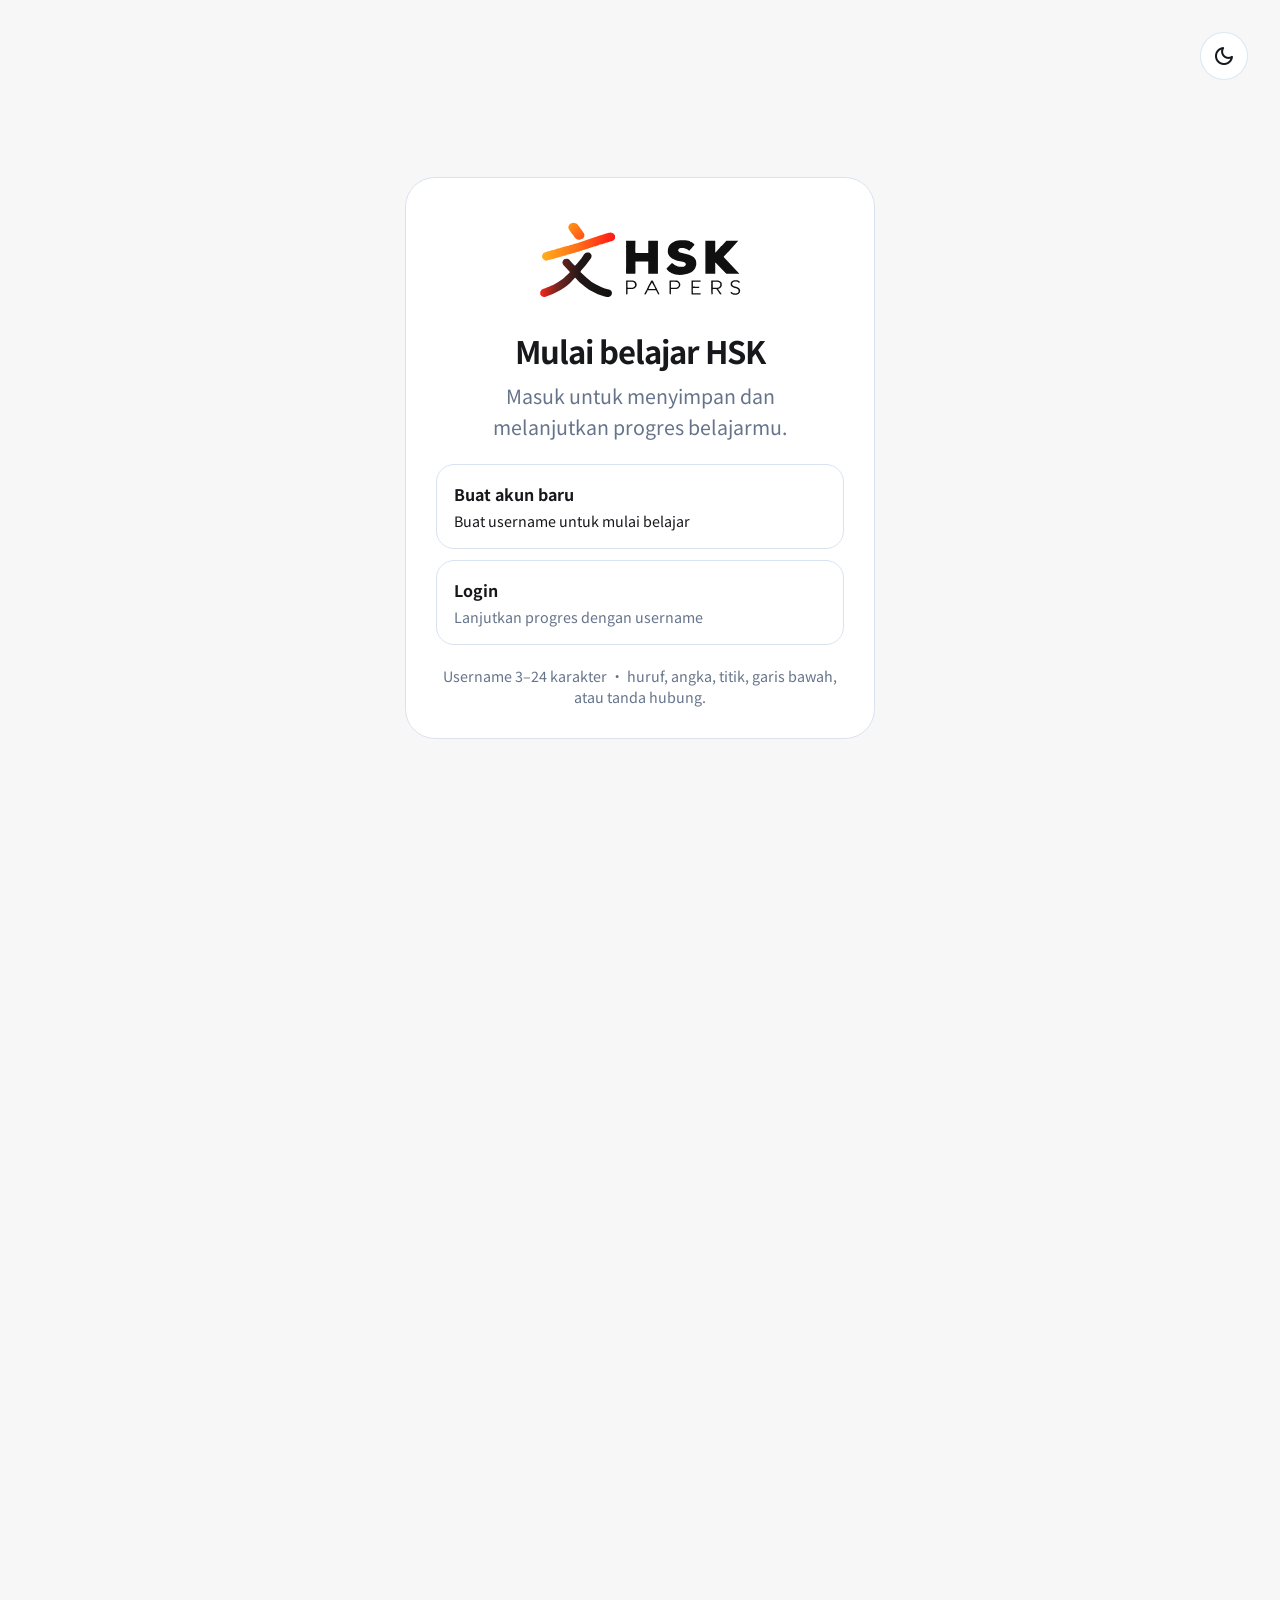
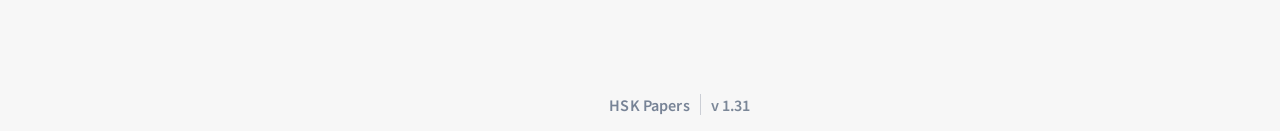
==== index.html @ 5a5f9d8b "Restore package title x-position and center text lower" ====
<!DOCTYPE html>

<!-- HSK Papers structural refactor: 2026-10-04. Runtime/data logic intentionally preserved. -->
<html lang="id">
<!-- HSK Papers production build v30: offline audit fixtures removed after online validation. -->
<head>
<meta charset="utf-8"/><meta content="width=device-width,initial-scale=1,viewport-fit=cover" name="viewport"/><meta content="#f4f5fb" name="theme-color"/><meta content="HSK Papers" name="application-name"/><meta content="HSK Papers" name="apple-mobile-web-app-title"/><link rel="icon" href="icons/favicon.ico" sizes="any"/><link rel="shortcut icon" href="icons/favicon.ico"/><link rel="apple-touch-icon" href="icons/favicon.ico"/><link href="https://fonts.googleapis.com/css2?family=Noto+Sans+SC:wght@400;500;600;700&amp;family=Roboto:wdth,wght@75..100,100..900&amp;display=swap" rel="stylesheet"><title>HSK Papers</title><script>document.documentElement.classList.add('app-booting');</script>
<script>
(function(){
  function syncAuthLayout(){
    const a=document.getElementById('authScreen');
    const active=!!a && getComputedStyle(a).display!=='none';
    const wasActive=document.body.classList.contains('auth-active');
    document.body.classList.toggle('auth-active',active);
    document.documentElement.classList.toggle('auth-page',active);
    document.body.classList.toggle('auth-page',active);
    const top=document.querySelector('.top');
    if(active && top){ top.classList.add('homeTopHidden'); top.style.setProperty('display','none','important'); }
    if(active && !wasActive){
      requestAnimationFrame(()=>window.scrollTo({top:0,left:0,behavior:'auto'}));
    }
  }
  function boot(){
    const a=document.getElementById('authScreen');
    if(!a) return;
    syncAuthLayout();
    new MutationObserver(syncAuthLayout).observe(a,{attributes:true,attributeFilter:['style','class','hidden']});
  }
  if(document.readyState==='loading') document.addEventListener('DOMContentLoaded',boot,{once:true}); else boot();
})();
</script>
<script id="midrange-performance-final-js">(function(){try{var mobile=window.matchMedia&&window.matchMedia('(max-width:900px) and (pointer:coarse)').matches;var lowMemory=(navigator.deviceMemory&&navigator.deviceMemory<=6)||(navigator.hardwareConcurrency&&navigator.hardwareConcurrency<=6);if(mobile||lowMemory)document.documentElement.classList.add('perfMidrange')}catch(e){}})();</script>
<link href="https://fonts.googleapis.com/css2?family=Material+Symbols+Rounded:opsz,wght,FILL,GRAD@20..48,100..700,0..1,-50..200&amp;display=swap" rel="stylesheet"/>
<link href="https://fonts.googleapis.com" rel="preconnect"/>
<link crossorigin="" href="https://fonts.gstatic.com" rel="preconnect"/>
<link href="https://fonts.googleapis.com/css2?family=Google+Sans:ital,opsz,wght@0,17..18,400..700;1,17..18,400..700&amp;family=Ma+Shan+Zheng&amp;family=Roboto:ital,wght@0,100..900;1,100..900&amp;display=swap" rel="stylesheet"/>
<!-- v1.27 surgical fix: remove decorative dashboard metric icons only; preserve all data/logic/history -->
<!-- v1.29-3: home accent cleanup -->
<!-- v1.30: FINAL CONTROL GRADIENT CLEANUP
     Rule: gradients are allowed only as visual accents inside cards.
     Progress bars, progress fills, buttons, and text accents stay solid. -->
<style id="hsk-papers-css-canonical-v4">
/* BEGIN GENERATED MODULE: src/styles/canonical.css */

/* === consolidated CSS block 1 hsk-papers-css-canonical === */


/* === consolidated CSS: appStylesConsolidated === */

html.app-booting,html.app-booting body{background:#000000!important}html.app-booting body>:not(#appBootLoader){display:none!important}#appBootLoader{position:fixed;inset:0;z-index:99999;display:flex;align-items:center;justify-content:center;padding:24px;background:radial-gradient(700px 420px at 12% 0%,rgba(255,255,255,.78),transparent 65%),radial-gradient(850px 600px at 100% 20%,rgba(205,220,232,.52),transparent 65%),#000000;color:#17181b;font-family:"Plus Jakarta Sans","Noto Sans SC",Arial,sans-serif;opacity:1;visibility:visible;transition:opacity .22s ease,visibility .22s ease}#appBootLoader.hide{opacity:0;visibility:hidden;pointer-events:none}.bootCard{text-align:center}.bootMark{width:64px;height:64px;margin:0 auto 18px;border-radius:20px;display:grid;place-items:center;background:linear-gradient(145deg,#F9383B,#E92F39);color:#fff;font:italic 48px Georgia,serif;font-weight:700;box-shadow:7px 8px 18px rgba(249,56,59,.16),-4px -4px 10px rgba(255,255,255,.78)}.bootTitle{font-size:17px;font-weight:800;letter-spacing:-.3px}.bootText{margin-top:6px;font-size:var(--type-label);color:#7b8491}.bootDots{display:flex;justify-content:center;gap:5px;margin-top:16px}.bootDots i{width:5px;height:5px;border-radius:50%;background:#F9383B;animation:bootPulse 1s ease-in-out infinite}.bootDots i:nth-child(2){animation-delay:.15s}.bootDots i:nth-child(3){animation-delay:.3s}@keyframes bootPulse{0%,70%,100%{opacity:.25;transform:scale(.8)}35%{opacity:1;transform:scale(1)}}body.dark #appBootLoader{background:#000000;color:#f3f6fa}body.dark .bootText{color:#aab3c0}@media(prefers-reduced-motion:reduce){#appBootLoader{transition:none}.bootDots i{animation:none;opacity:.7}}

#exercise .writingImageWrap{min-height:150px;padding:12px;margin:14px 0 5px;background:color-mix(in srgb,var(--surface) 92%,var(--blue) 8%);}#exercise .writingImage{max-width:min(360px,100%);max-height:210px;width:auto;height:auto;object-fit:contain;border-radius:12px;}@media(max-width:599px){#exercise .writingImageWrap{min-height:135px;padding:10px;}#exercise .writingImage{max-width:100%;max-height:190px;}}*{box-sizing:border-box}html{scroll-behavior:smooth}body{transition:background .2s,color .2s}button,input{font:inherit}button{-webkit-tap-highlight-color:transparent}button:focus-visible,input:focus-visible{outline:3px solid color-mix(in srgb,var(--blue) 35%,transparent);outline-offset:2px}.ico{width:20px;height:20px;fill:none;stroke:currentColor;stroke-width:1.9;stroke-linecap:round;stroke-linejoin:round}.toprow{min-height:44px;display:flex;align-items:center;gap:12px}.actions{margin-left:auto;display:flex;gap:8px}.backTextOnly:hover{transform:translateY(-1px);border-color:var(--blue);color:var(--blue);background:var(--blueSoft)}.round{width:44px;height:44px;border:1px solid var(--line);border-radius:50%;background:var(--surface);color:var(--text);display:grid;place-items:center;cursor:pointer;transition:.18s;box-shadow:0 4px 12px rgba(15,23,42,.05)}.round:hover{transform:translateY(-1px);border-color:var(--blue);color:var(--blue);background:var(--blueSoft)}.context{display:flex;max-width:1100px;margin:auto;padding:8px 0 2px;gap:8px;align-items:center;overflow-x:auto;scrollbar-width:none}.context::-webkit-scrollbar{display:none}.context:not(.show){display:none}.pill{white-space:nowrap;border:1px solid var(--line);background:var(--surface);color:var(--text);border-radius:15px;padding:10px 14px;display:inline-flex;align-items:center;gap:8px;cursor:pointer;font-weight:650;transition:.18s;box-shadow:0 3px 10px rgba(15,23,42,.04)}.pill:hover{transform:translateY(-1px);border-color:var(--blue)}.pill.primary{background:linear-gradient(135deg,var(--blue),var(--purple));border-color:transparent;color:#fff;box-shadow:0 7px 18px color-mix(in srgb,var(--blue) 25%,transparent)}.pill.soft{background:color-mix(in srgb,var(--blue) 11%,var(--surface));border-color:transparent}main{max-width:1100px;margin:auto;padding:26px 16px 76px}.screen{display:none}.screen.active{display:block;animation:screenIn .22s ease}@keyframes screenIn{from{opacity:0;transform:translateY(5px)}to{opacity:1;transform:none}}.hero{position:relative;overflow:hidden;background:linear-gradient(135deg,var(--surface),color-mix(in srgb,var(--blueSoft) 32%,var(--surface)));border:1px solid var(--line);border-radius:30px;padding:34px;box-shadow:var(--shadow)}.hero:before{content:"";position:absolute;width:190px;height:190px;border-radius:50%;right:-45px;bottom:-85px;background:linear-gradient(135deg,color-mix(in srgb,var(--purple) 18%,transparent),color-mix(in srgb,var(--blue) 22%,transparent))}.hero:after{content:"";position:absolute;width:90px;height:90px;border-radius:24px;right:105px;top:-42px;background:color-mix(in srgb,var(--orange) 12%,transparent);transform:rotate(25deg)}.heroIn{position:relative;z-index:1;display:flex;align-items:center;gap:22px}.mark{font-family:Georgia,serif;font-size:76px;font-style:italic;font-weight:700;color:var(--blue);line-height:1;text-shadow:0 7px 18px color-mix(in srgb,var(--blue) 18%,transparent)}.eyebrow{color:var(--blue);font-size:var(--type-label);font-weight:800;letter-spacing:2px}.hero h1{margin:7px 0 0;font-size:var(--type-heading);letter-spacing:-1.1px}.hero p{margin:11px 0 0;font-size:19px;font-weight:650;color:var(--muted)}.section{margin:30px 0 15px}.section h2{font-size:var(--type-heading);margin:0;letter-spacing:-.5px}.sub{color:var(--muted);margin-top:6px;line-height:1.5}.grid{display:grid;grid-template-columns:repeat(3,minmax(0,1fr));gap:16px}.tile{--accent:var(--blue);--accentSoft:color-mix(in srgb,var(--blue) 10%,var(--surface));position:relative;width:100%;border:1px solid var(--line);background:var(--surface);color:var(--text);border-radius:22px;padding:20px;text-align:left;box-shadow:var(--shadow);cursor:pointer;transition:transform .18s,border-color .18s,box-shadow .18s;overflow:hidden}.tile:before{content:"";position:absolute;left:0;top:0;bottom:0;width:4px;background:var(--accent)}.tile:hover{transform:translateY(-3px);border-color:color-mix(in srgb,var(--accent) 55%,var(--line));box-shadow:0 16px 34px rgba(30,41,59,.12)}.tile:nth-child(3n/**/+2){--accent:var(--purple);--accentSoft:color-mix(in srgb,var(--purple) 10%,var(--surface))}.tile:nth-child(3n){--accent:var(--orange);--accentSoft:color-mix(in srgb,var(--orange) 10%,var(--surface))}.tile b{display:block;font-size:var(--type-tile-title);margin-bottom:6px;line-height:1.35}.tile small{display:block;color:var(--muted);font-size:var(--type-card-body);line-height:1.5}.pkg{display:flex;align-items:center;gap:14px;min-height:94px}.pkg .tileIcon{margin:0;flex:0 0 auto}.pkg .tileIcon .ico{width:21px}.pkg .content{min-width:0}.crumb{display:flex;flex-wrap:wrap;gap:7px;color:var(--muted);font-size:var(--type-meta);margin:5px 0 18px}.crumb span:not(.current){cursor:pointer}.crumb .current{color:var(--text);font-weight:750}.notice{border:1px dashed var(--line);background:color-mix(in srgb,var(--surface) 88%,var(--blue) 12%);border-radius:18px;padding:20px;color:var(--muted);line-height:1.65}.notice strong{color:var(--text)}.sectionProgress{background:linear-gradient(135deg,var(--surface),color-mix(in srgb,var(--blue) 5%,var(--surface)));border:1px solid var(--line);border-radius:19px;padding:15px 17px;margin:14px 0 18px;box-shadow:var(--shadow)}.progressWrap{margin-top:13px}.progressMeta{display:flex;justify-content:space-between;gap:10px;color:var(--muted);font-size:var(--type-meta);margin-bottom:7px}.progressMeta strong{color:var(--text)}.progressBar{height:8px;border-radius:99px;background:color-mix(in srgb,var(--line) 80%,var(--surface));overflow:hidden}.progressBar .fill{height:100%;width:0;background:#F9383B;border-radius:99px;transition:width .3s ease}.tile .progressWrap{margin-top:13px}.tile .progressBar{height:6px}.question{background:var(--surface);border:1px solid var(--line);border-radius:23px;padding:21px;margin:15px 0;box-shadow:var(--shadow);position:relative;overflow:hidden}.question:before{content:"";position:absolute;left:0;top:0;width:5px;height:100%;background:linear-gradient(var(--blue),var(--purple));opacity:.75}.qtop{display:flex;justify-content:space-between;color:var(--muted);font-size:var(--type-meta)}.qtext{font-size:var(--type-reading-question);line-height:1.75;font-weight:700;margin:12px 0 17px;white-space:pre-wrap}.opts{display:grid;grid-template-columns:repeat(2,minmax(0,1fr));gap:10px}.opt{border:1px solid var(--line);border-radius:15px;padding:14px;text-align:left;background:var(--surface);color:var(--text);cursor:pointer;min-height:52px;transition:background .16s,color .16s,border-color .16s,transform .12s}.opt:hover{border-color:var(--blue);background:var(--blueSoft)}
/* Answer states — flat, high-contrast, identical behavior across question types */
.opt.selected{border:2px solid var(--selected-border);background:var(--selected-bg);color:var(--selected-text);padding:13px;box-shadow:none}
.opt.selected:hover{background:var(--selected-bg);color:var(--selected-text);border-color:var(--selected-border)}
.opt.correct{border:2px solid var(--correct-border);background:var(--correct-bg);color:var(--correct-text);padding:13px;box-shadow:none}
.opt.correct:hover{background:var(--correct-bg);color:var(--correct-text);border-color:var(--correct-border)}
.opt.wrong{border:2px solid var(--wrong-border);background:var(--wrong-bg);color:var(--wrong-text);padding:13px;box-shadow:none}
.opt.wrong:hover{background:var(--wrong-bg);color:var(--wrong-text);border-color:var(--wrong-border)}.row{display:flex;gap:9px;flex-wrap:wrap;margin-top:14px}.btn{border:1px solid var(--line);border-radius:14px;padding:10px 14px;background:var(--surface);color:var(--text);cursor:pointer;font-weight:650;transition:.16s;display:inline-flex;align-items:center;gap:7px}.btn:hover{transform:translateY(-1px);border-color:var(--blue)}.btn.soft{background:color-mix(in srgb,var(--blue) 11%,var(--surface));border-color:transparent}.btn.primary{background:linear-gradient(135deg,var(--blue),var(--purple));color:#fff;border-color:transparent}.feedback{display:none;margin-top:11px;border-radius:13px;padding:12px 14px;font-weight:700}.feedback.show{display:block}.good{background:color-mix(in srgb,var(--green) 12%,var(--surface));color:var(--green)}.bad{background:color-mix(in srgb,var(--red) 11%,var(--surface));color:var(--red)}.readingPassage{margin:0 0 16px;padding:18px 18px 18px 20px;border:1px solid color-mix(in srgb,var(--purple) 35%,var(--line));border-radius:20px;background:linear-gradient(135deg,color-mix(in srgb,var(--purple) 8%,var(--surface)),color-mix(in srgb,var(--blue) 7%,var(--surface)));box-shadow:0 8px 24px color-mix(in srgb,var(--purple) 8%,transparent);position:relative;overflow:hidden}.readingPassage:before{content:"";position:absolute;left:0;top:0;bottom:0;width:5px;background:linear-gradient(180deg,var(--purple),var(--blue))}.readingPassage .rpLabel{font-size:var(--type-label);font-weight:800;letter-spacing:.08em;text-transform:uppercase;color:var(--purple);margin-bottom:8px}.readingPassage .rpText{font-size:var(--type-reading-passage);line-height:1.9;color:var(--text);white-space:pre-wrap}.transcript{display:none;margin-top:11px;border-radius:15px;padding:15px;background:var(--bg);color:var(--text);line-height:1.85;white-space:pre-wrap;border:1px solid var(--line)}.transcript.show{display:block;animation:fade .18s ease}@keyframes fade{from{opacity:0}to{opacity:1}}.write{width:100%;border:1px solid var(--line);border-radius:15px;background:var(--surface);color:var(--text);padding:14px;outline:none}
.write.answer-correct{border-color:#159a68!important;background:#e8f6f0!important;color:#159a68!important}
.write.answer-wrong{border-color:#d92d3f!important;background:#fcecec!important;color:#d92d3f!important}
body.dark .write.answer-correct{border-color:#2fbd7f!important;background:#102a21!important;color:#2fbd7f!important}
body.dark .write.answer-wrong{border-color:#f05b63!important;background:#32181b!important;color:#f05b63!important}
.write:focus{border:2px solid var(--blue);padding:13px}.reference{display:none;margin-top:10px;color:var(--muted);font-size:var(--type-meta);line-height:1.6}.reference.show{display:block}.sequenceSource{border:1px solid var(--line);background:var(--bg);border-radius:16px;padding:13px 15px;margin-bottom:12px;line-height:1.75;color:var(--text)}.sequenceSource div{margin:7px 0}.sequenceSource b{display:inline-grid;place-items:center;width:27px;height:27px;border-radius:8px;background:color-mix(in srgb,var(--purple) 13%,var(--surface));color:var(--purple);margin-right:7px}.sequence{grid-template-columns:repeat(3,minmax(0,1fr))}.sequence .opt{text-align:center}.wordBank{display:flex;flex-wrap:wrap;gap:10px;padding:14px;margin:0 0 13px;background:var(--bg);border:1px dashed var(--line);border-radius:16px}.wordBankLabel{width:100%;font-size:var(--type-label);color:var(--muted);margin-bottom:1px}.wordChip{appearance:none;cursor:pointer;padding:9px 12px;border-radius:12px;background:var(--surface);border:1px solid var(--line);color:var(--text);font-size:var(--type-body);font-weight:650;box-shadow:0 3px 8px rgba(15,23,42,.04);transition:transform .12s ease,opacity .12s ease,border-color .12s ease,background .12s ease}.wordChip:hover{transform:translateY(-1px)}.wordChip:active{transform:translateY(0)}.wordChip.used{opacity:.42;text-decoration:line-through}.wordChip.used:hover{opacity:.72}.wordBankTools{width:100%;display:flex;justify-content:flex-end;margin-top:2px}.wordBankClear{border:0;background:transparent;color:var(--muted);font-size:var(--type-label);cursor:pointer;padding:4px 6px}.guidedWords{margin:0 0 14px;padding:14px 15px;border:1px solid var(--line);border-radius:16px;background:var(--bg)}.guidedWordsLabel{font-size:var(--type-label);font-weight:750;color:var(--muted);margin-bottom:9px}.guidedWordsList{display:flex;flex-wrap:wrap;gap:8px}.guidedWord{display:inline-flex;align-items:center;padding:9px 12px;border-radius:12px;background:var(--surface);border:1px solid var(--line);color:var(--text);font-size:var(--type-body);font-weight:700}.instruction{position:relative;margin:0 0 18px;padding:16px 18px 16px 20px;border-radius:18px;border:1px solid color-mix(in srgb,var(--blue) 20%,var(--line));background:linear-gradient(135deg,color-mix(in srgb,var(--blue) 8%,var(--surface)),color-mix(in srgb,var(--purple) 6%,var(--surface)))}.instruction:before{content:"";position:absolute;left:0;top:14px;bottom:14px;width:4px;border-radius:4px;background:linear-gradient(var(--blue),var(--purple))}.instruction h2{font-size:var(--type-tile-title);margin:0 0 4px}.instruction p{margin:0;color:var(--muted);font-size:var(--type-body);line-height:1.55}.result{background:linear-gradient(135deg,var(--surface),color-mix(in srgb,var(--blue) 6%,var(--surface)));border:1px solid var(--line);border-radius:24px;padding:32px;text-align:center;box-shadow:var(--shadow)}.score{font-size:60px;font-weight:800;margin:8px}.bar{height:11px;border-radius:99px;background:var(--line);overflow:hidden}.fill{height:100%;background:linear-gradient(90deg,var(--blue),var(--purple))}.resultActions{display:flex;justify-content:center;gap:9px;flex-wrap:wrap;margin-top:20px}.packageScore{font-size:56px;font-weight:800;letter-spacing:-2px;margin:8px 0}.scoreRow{padding:13px 0;border-bottom:1px solid var(--line)}.scoreRow:last-child{border-bottom:0}.scoreHead{display:flex;justify-content:space-between;gap:10px;font-weight:700}.scoreSub{font-size:var(--type-label);color:var(--muted);margin-top:4px}.scoreMini{height:6px;background:var(--line);border-radius:99px;overflow:hidden;margin-top:8px}.scoreMini i{display:block;height:100%;background:#F9383B;border-radius:99px}.modal{position:fixed;inset:0;background:rgba(15,23,42,.52);backdrop-filter:blur(4px);z-index:100;display:none;align-items:center;justify-content:center;padding:20px}.modal.show{display:flex}.modalBox{width:min(390px,100%);background:var(--surface);color:var(--text);border-radius:24px;padding:24px;box-shadow:0 24px 70px rgba(0,0,0,.28)}.modalBox h3{margin:0 0 8px}.modalBox p{margin:0;color:var(--muted);line-height:1.5}.modalBtns{display:flex;justify-content:flex-end;gap:8px;margin-top:20px}.modalBox.wide{width:min(580px,100%);max-height:min(84vh,740px);overflow:auto}.modalBox.wide h3{font-size:22px}.modalNote{color:var(--muted);font-size:var(--type-label);line-height:1.5;margin-bottom:10px}.stickyActions{position:sticky;bottom:-24px;background:var(--surface);padding-top:12px;margin-top:8px}.tile-disabled{opacity:.52;cursor:not-allowed;pointer-events:none}.mobileOnly{display:none}@media(min-width:600px){.toprow{min-height:44px}}@media (max-width:599px){.appFooter{margin-bottom:96px;padding-bottom:14px}.toprow{min-height:42px}.actions{display:none}main{padding-bottom:105px}.context{padding:6px 0 1px;gap:6px}.context .pill{flex:0 0 auto;padding:7px 10px;border-radius:13px;font-size:var(--type-label);gap:5px}.context .pill .ico{width:16px;height:16px}.hero{padding:25px 21px}.hero h1{font-size:29px}.heroIn{gap:15px}.mark{font-size:58px}.grid{grid-template-columns:1fr}.section h2{font-size:23px}.opts{grid-template-columns:1fr}.sequence{grid-template-columns:1fr}.qtext{font-size:18px}.question{padding:18px}.tile{padding:18px}.instruction{padding:15px 16px 15px 19px}.wordBank{gap:9px 10px}.wordChip{font-size:16px}}.round{background:rgba(255,255,255,.62);border-color:rgba(145,155,180,.32);box-shadow:0 5px 16px rgba(60,72,105,.07)}body.dark .round{background:rgba(35,38,48,.72)}main{max-width:1180px;padding:34px 20px 88px}.heroGlow{position:absolute;border-radius:50%;pointer-events:none;filter:blur(.2px);z-index:-1}.heroGlowA{width:330px;height:330px;right:-95px;bottom:-150px;background:rgba(126,101,240,.22)}.heroGlowB{width:210px;height:210px;right:165px;top:-125px;background:rgba(249,56,59,.10)}.heroGlowC{width:270px;height:270px;left:42%;bottom:-210px;background:rgba(100,144,240,.12)}.heroIn{gap:28px;align-items:center}.markWrap{width:106px;height:106px;border-radius:27px;display:grid;place-items:center;background:linear-gradient(145deg,#edf3ff,#e9e3ff);border:1px solid rgba(85,120,210,.28);box-shadow:inset 0 1px 0 #fff,0 12px 28px rgba(74,104,185,.12);flex:0 0 auto}body.dark .markWrap{background:linear-gradient(145deg,#1b1c20,#312b46);border-color:#4b5770;box-shadow:none}.mark{font-size:82px;color:#2e73dc;text-shadow:0 8px 22px rgba(46,115,220,.18)}.heroCopy{min-width:0}.eyebrow{font-size:var(--type-label);letter-spacing:2.8px;color:#5d8fe8}.hero h1{font-size:44px;letter-spacing:-1.8px;margin:6px 0 0}.hero p{font-size:21px;line-height:1.45;max-width:540px;margin:10px 0 17px}.heroCta{border:0;border-radius:13px;padding:11px 16px;background:linear-gradient(135deg,#F9383B,#7c59e7);color:#fff;font-weight:750;cursor:pointer;box-shadow:0 10px 22px rgba(80,103,214,.22);transition:.18s}.heroCta span{margin-left:8px;font-size:18px}.heroCta:hover{transform:translateY(-2px);box-shadow:0 14px 28px rgba(80,103,214,.28)}.heroBadge{position:absolute;right:26px;top:24px;padding:8px 12px;border-radius:999px;background:rgba(255,255,255,.68);border:1px solid rgba(125,137,166,.22);font-size:var(--type-label);font-weight:750;color:var(--muted);backdrop-filter:blur(12px)}body.dark .heroBadge{background:rgba(38,42,53,.7)}.badgeDot{display:inline-block;width:7px;height:7px;border-radius:50%;background:#5b8fed;box-shadow:0 0 0 4px rgba(91,143,237,.12);margin-right:5px}.statCard{min-height:78px;padding:14px 16px;border:1px solid rgba(132,145,180,.26);border-radius:20px;background:#FFFFFF;display:flex;align-items:center;gap:13px;box-shadow:0 9px 24px rgba(66,77,108,.07);backdrop-filter:blur(14px)}body.dark .statCard{background:rgba(31,34,44,.72)}.statIcon{width:42px;height:42px;border-radius:13px;display:grid;place-items:center;font-weight:800;flex:0 0 auto}.statIcon.blue{background:#e8f0ff;color:#F9383B}.statIcon.purple{background:#efe8ff;color:#8057e8;font-size:var(--type-label)}.statIcon.orange{background:#FDEEEF;color:#F9383B}.statCard strong,.statCard span{display:block}.statCard strong{font-size:var(--type-label);margin-bottom:3px}.statCard span{font-size:var(--type-label);color:var(--muted)}body.dark .statIcon.blue{background:#273754}body.dark .statIcon.purple{background:#332c4d}.sectionKicker{font-size:var(--type-label);letter-spacing:2.3px;font-weight:800;color:#7a89a5;margin-bottom:4px}.sectionHint{font-size:var(--type-label);color:var(--muted);padding-bottom:3px}.pkgFooter{display:flex;justify-content:space-between;gap:12px;margin-top:13px;color:var(--muted);font-size:var(--type-label)}.pkgFooter span:last-child{font-weight:800;color:var(--accent)}@media(max-width:599px){main{padding:22px 14px 64px}.heroIn{gap:17px;align-items:flex-start}.markWrap{width:76px;height:76px;border-radius:20px}.mark{font-size:58px}.hero h1{font-size:30px;letter-spacing:-1px}.hero p{font-size:16px;margin-top:8px}.eyebrow{font-size:var(--type-label);letter-spacing:2px}.heroBadge{left:22px;right:auto;top:auto;bottom:20px;font-size:var(--type-label)}.heroCta{font-size:var(--type-label);padding:10px 13px}.heroGlowA{width:240px;height:240px;right:-100px;bottom:-110px}.heroGlowB{width:150px;height:150px;right:30px;top:-90px}.statCard{min-height:64px;border-radius:17px}.sectionHint{margin-top:5px;font-size:var(--type-label)}.pkgFooter{font-size:var(--type-label)}}.usernameBox{width:min(430px,100%)}.usernameIcon{width:52px;height:52px;border-radius:17px;display:grid;place-items:center;background:linear-gradient(135deg,var(--blue),var(--purple));color:#fff;font-size:25px;font-weight:800;margin-bottom:15px;box-shadow:0 10px 25px color-mix(in srgb,var(--blue) 22%,transparent)}.usernameLabel{display:block;font-size:var(--type-label);font-weight:800;color:var(--muted);margin:18px 0 7px}.usernameInput{min-height:50px}.usernameHint{margin-top:7px;color:var(--muted);font-size:var(--type-label);line-height:1.5}.usernameBox .modalBtns{justify-content:stretch}.usernameBox .modalBtns .btn{width:100%;justify-content:center}.usernamePill{margin-left:auto;display:inline-flex;align-items:center;gap:7px;padding:8px 12px;border:1px solid var(--line);border-radius:999px;background:var(--surface);color:var(--muted);font-size:var(--type-label);font-weight:750}.usernamePill b{color:var(--text)}.syncStatus{font-size:var(--type-label);color:var(--muted);margin-top:10px}.syncStatus strong{color:var(--green)}.syncStatus.warn strong{color:var(--orange)}@media(max-width:599px){.usernamePill{display:none}}html{background:var(--bg);min-height:100%;}.authLocked{display:none!important;}.authScreen{min-height:100svh;display:flex;align-items:center;justify-content:center;padding:24px 16px;background:var(--bg);}.authCard{width:min(470px,100%);padding:30px;border:1px solid var(--line);border-radius:30px;background:var(--surface);box-shadow:none;text-align:center;}body.dark .authCard{box-shadow:none;}.authMark{width:min(290px,78vw);height:auto;min-height:88px;margin:0 auto 20px;border-radius:0;display:grid;place-items:center;background:transparent;color:var(--blue);font:italic 52px Georgia,serif;font-weight:700;box-shadow:none;}.authMark .hskThemeLogo{display:block;width:100%;height:auto;max-height:120px;object-fit:contain;}body.dark .authMark{background:transparent;}.authEyebrow{font-size:var(--type-label);letter-spacing:2.2px;font-weight:800;color:var(--blue);}.authCard h1{margin:7px 0 8px;font-size:31px;letter-spacing:-1px;}.authIntro{margin:0 auto 22px;max-width:350px;color:var(--muted);line-height:1.55;}.authChoices{display:grid;gap:11px;text-align:left;}.authChoice{border:1px solid var(--line);border-radius:18px;background:var(--surface);color:var(--text);padding:17px;cursor:pointer;display:flex;flex-direction:column;gap:4px;text-align:left;transition:.18s;}.authChoice:hover{transform:translateY(-2px);border-color:var(--blue);}.authChoice.primary{background:linear-gradient(135deg,var(--blue),var(--purple));border-color:transparent;color:#fff;}.authChoice strong{font-size:16px}.authChoice span{font-size:var(--type-label);opacity:.78;}.authForm{text-align:left}.authBack{border:0;background:transparent;color:var(--blue);padding:0;margin:0 0 18px;cursor:pointer;font-weight:700;}.authFormTitle{font-size:20px;font-weight:800;margin-bottom:13px;}.authForm label{display:block;font-size:var(--type-label);font-weight:800;color:var(--muted);margin-bottom:7px;}.authForm .usernameInput{width:100%;margin-bottom:7px;}.authHint{font-size:var(--type-label);color:var(--muted);line-height:1.55;margin-bottom:17px;}.authSubmit{width:100%;justify-content:center;min-height:48px;}.authError{min-height:20px;margin-top:8px;color:var(--red);font-size:var(--type-label);font-weight:700;}.authFoot{margin-top:20px;color:var(--muted);font-size:var(--type-label);line-height:1.5;}@media(max-width:599px){.authScreen{padding:16px}.authCard{padding:25px 19px;border-radius:25px}.authCard h1{font-size:28px}}.writingHint{margin-top:10px;padding:11px 13px;border-radius:13px;background:color-mix(in srgb,var(--green) 7%,var(--surface));border:1px solid color-mix(in srgb,var(--green) 22%,var(--line));color:var(--muted);font-size:var(--type-label);line-height:1.55}.writingDisclaimer{margin-top:10px;padding:11px 13px;border-radius:13px;background:color-mix(in srgb,var(--blue) 7%,var(--surface));border:1px solid color-mix(in srgb,var(--blue) 18%,var(--line));color:var(--muted);font-size:var(--type-label);line-height:1.55}

.appFooter{display:flex;justify-content:center;align-items:center;gap:10px;padding:12px 16px 20px;margin:0 auto;max-width:1100px;color:#7b8494;font-size:var(--type-label);font-weight:600;letter-spacing:.2px}.appFooter span+span{padding-left:10px;border-left:1px solid rgba(120,130,150,.35)}body{font-family:"Plus Jakarta Sans","Noto Sans SC",Arial,sans-serif}main{max-width:1100px;margin:0 auto;padding:0 24px 120px}.toprow{min-height:44px!important}.backTextOnly:hover{background:var(--surface2)!important;transform:none!important}.sectionKicker{font-size:var(--type-label)!important;letter-spacing:2.4px!important;font-weight:800!important;color:var(--muted)!important}.section{margin:44px 0 20px!important}.section h2{font-size:36px!important;letter-spacing:-1.6px!important}.section .sub{font-size:15px!important;color:var(--muted)!important;margin-top:6px!important}.grid{gap:14px!important}.tile{border:0!important;background:var(--surface)!important;border-radius:18px!important;box-shadow:none!important;overflow:hidden!important;transform:none!important}#packagesScreen .packageTile{border:0!important;background:var(--surface)!important;box-shadow:none!important}.tile:before{display:none!important}.tile:hover{transform:none!important;border:0!important;box-shadow:none!important}.pkgMeta{font-size:var(--type-label)!important;color:var(--muted)!important}.pkgProgressLabel{font-size:var(--type-label)!important;color:var(--muted)!important}.progressTrack{height:6px!important;background:var(--surface2)!important}.progressFill{background:var(--blue)!important}.pkgFooter{margin-top:18px!important;padding-top:14px!important;border-top:1px solid var(--line)!important;font-size:var(--type-label)!important;color:var(--muted)!important}@media(max-width:599px){main{padding:0 16px 112px!important}.section{margin:32px 0 17px!important}.section h2{font-size:29px!important}.section .sub{font-size:14px!important;line-height:1.5!important}.pkgMeta{font-size:var(--type-label)!important}.pkgFooter{font-size:var(--type-label)!important}}body.dark .backTextOnly{background:rgba(37,42,53,.72)!important;box-shadow:4px 5px 12px rgba(0,0,0,.22),-3px -3px 8px rgba(255,255,255,.025)!important}main{max-width:1180px!important;padding:0 24px 128px!important}.sectionKicker{color:#8793a3!important;letter-spacing:2px!important}.section{margin:42px 0 19px!important}.section h2{font-size:34px!important;letter-spacing:-1.5px!important}.section .sub{font-size:15px!important;color:#7b8592!important}.grid{gap:17px!important}.tile{border:1px solid rgba(130,147,164,.16)!important;border-radius:27px!important;background:rgba(253,254,255,.88)!important;box-shadow:9px 11px 27px rgba(91,107,125,.12),-7px -7px 17px rgba(255,255,255,.82)!important;overflow:hidden!important;transform:none!important}#packagesScreen .packageTile,#packagesScreen .packageTileMain{border:0!important;background:#fff!important;background-image:none!important;box-shadow:none!important}body.dark .tile{background:#171c27!important;border:0!important;box-shadow:none!important}body.dark #packagesScreen .packageTile,body.dark #packagesScreen .packageTileMain{background:#171c27!important;background-image:none!important;border:0!important;box-shadow:none!important}.pkgMeta{font-size:var(--type-label)!important;color:#7d8794!important}.pkgFooter{border-top:0!important;padding-top:2px!important;margin-top:15px!important}.btn,.round,.modalBox,.questionCard,.resultCard,.partCard,.sectionCard{border-radius:20px!important}.round,.btn:not(.primary){background:rgba(253,254,255,.82)!important;border-color:rgba(130,147,164,.17)!important;box-shadow:5px 6px 13px rgba(90,105,123,.09),-3px -3px 8px rgba(255,255,255,.78)!important}body.dark .round,body.dark .btn:not(.primary){background:rgba(34,39,51,.88)!important;box-shadow:5px 6px 13px rgba(0,0,0,.20),-3px -3px 8px rgba(255,255,255,.025)!important}.progressBar,.progressTrack{border-radius:999px!important}@media(max-width:599px){main{padding:0 16px 120px!important}.section{margin:34px 0 17px!important}.section h2{font-size:29px!important}.section .sub{font-size:14px!important}}body>text{display:none!important}body.dark .backTextOnly{background:rgba(35,41,53,.62)!important;border-color:rgba(190,201,218,.12)!important;box-shadow:7px 8px 18px rgba(0,0,0,.26),-5px -5px 12px rgba(255,255,255,.035)!important}.tile{border-radius:25px!important}.tile:hover{transform:translateY(-2px)!important;box-shadow:14px 17px 31px rgba(79,101,125,.20),-10px -10px 22px rgba(255,255,255,.92)!important}.tile:nth-child(3n/**/+2) .tileIcon{background:linear-gradient(145deg,#a98aff,#7657e7)!important;}.tile:nth-child(3n) .tileIcon{background:linear-gradient(145deg,#F9383B,#F9383B)!important}.round,.btn:not(.primary){background:linear-gradient(145deg,rgba(249,252,255,.78),rgba(227,234,241,.78))!important;border:1px solid rgba(125,143,162,.17)!important;box-shadow:6px 7px 14px rgba(79,101,125,.12),-4px -4px 9px rgba(255,255,255,.82)!important;}body.dark .round,body.dark .btn:not(.primary){background:linear-gradient(145deg,rgba(43,50,63,.82),rgba(28,33,43,.84))!important;border-color:rgba(190,201,220,.10)!important;box-shadow:6px 7px 15px rgba(0,0,0,.26),-4px -4px 9px rgba(255,255,255,.025)!important}.scorePct,.packageScore,.score{color:var(--neo-blue)!important}.scoreMini,.scorePct{text-shadow:0 3px 10px rgba(54,120,232,.18)!important}.opt{background:linear-gradient(145deg,rgba(249,252,255,.88),rgba(231,237,243,.88))!important;border:1px solid rgba(126,145,164,.18)!important;box-shadow:3px 4px 9px rgba(79,101,125,.08),-3px -3px 7px rgba(255,255,255,.72)!important;}.opt.selected{box-shadow:inset 3px 3px 7px rgba(54,120,232,.13),-3px -3px 7px rgba(255,255,255,.72)!important}body.dark .opt{background:linear-gradient(145deg,rgba(43,50,62,.86),rgba(28,33,43,.88))!important;border-color:rgba(190,201,220,.09)!important;box-shadow:3px 4px 9px rgba(0,0,0,.22),-3px -3px 7px rgba(255,255,255,.025)!important}.sectionProgress{border-radius:22px!important}.notice,.instruction{border-radius:22px!important}.appFooter{color:var(--neo-muted)!important}@media(max-width:599px){main{padding:0 16px 124px!important}}.btn,.pill,.round,.searchToggle,.levelChoice{transition:transform .14s ease,box-shadow .14s ease,background .14s ease,border-color .14s ease!important;transform:translateZ(0)}.btn:active,.pill:active,.round:active,.backTextOnly:active,.searchToggle:active,.levelChoice:active{transform:translateY(2px) scale(.985)!important;box-shadow:inset 3px 3px 8px rgba(47,66,91,.16),2px 3px 7px rgba(47,66,91,.10)!important}.btn:not(.primary),.pill:not(.primary),.round,.searchToggle{background:linear-gradient(145deg,rgba(252,254,255,.92),rgba(224,232,240,.82))!important;border:1px solid rgba(115,136,158,.22)!important;box-shadow:7px 8px 16px rgba(68,87,108,.13),-6px -6px 12px rgba(255,255,255,.94),inset 1px 1px 2px rgba(255,255,255,.72)!important}body.dark .btn:not(.primary),body.dark .pill:not(.primary),body.dark .round,body.dark .backTextOnly,body.dark .searchToggle{background:linear-gradient(145deg,rgba(48,57,71,.92),rgba(27,33,44,.96))!important;border-color:rgba(188,202,221,.13)!important;box-shadow:7px 8px 17px rgba(0,0,0,.30),-5px -5px 11px rgba(255,255,255,.035)!important}.opt{position:relative!important;background:linear-gradient(145deg,rgba(250,252,255,.96),rgba(229,236,243,.90))!important;border:1px solid rgba(112,132,153,.22)!important;color:var(--text)!important;box-shadow:5px 6px 13px rgba(67,85,107,.12),-5px -5px 11px rgba(255,255,255,.90)!important;min-height:58px!important}.opt:hover{border-color:rgba(54,120,232,.48)!important;transform:translateY(-1px)!important}.opt:active{transform:translateY(2px) scale(.992)!important;box-shadow:inset 3px 3px 8px rgba(55,86,130,.16),2px 3px 7px rgba(55,86,130,.10)!important}.opt.selected{border:2px solid #397fe9!important;background:linear-gradient(135deg,rgba(65,131,238,.28),rgba(118,88,232,.20))!important;color:#174d9d!important;box-shadow:inset 4px 4px 10px rgba(49,99,190,.18),-5px -5px 11px rgba(255,255,255,.90),6px 8px 16px rgba(55,91,150,.13)!important;padding:13px!important}.opt.correct{border:2px solid #31aa7d!important;background:linear-gradient(135deg,rgba(49,177,133,.22),rgba(78,202,161,.10))!important;color:#16805c!important;box-shadow:inset 3px 3px 8px rgba(38,139,104,.13),-4px -4px 10px rgba(255,255,255,.88),5px 7px 14px rgba(38,115,91,.12)!important;padding:13px!important}.opt.wrong{border:2px solid #dd6875!important;background:linear-gradient(135deg,rgba(221,104,117,.18),rgba(229,146,111,.08))!important;color:#a83c49!important;padding:13px!important}body.dark .opt{background:linear-gradient(145deg,rgba(45,53,66,.94),rgba(27,33,43,.96))!important;color:#f1f5fa!important;border-color:rgba(184,199,218,.12)!important;box-shadow:6px 7px 14px rgba(0,0,0,.28),-5px -5px 10px rgba(255,255,255,.035)!important}body.dark .opt.selected{background:linear-gradient(135deg,rgba(55,111,210,.42),rgba(111,77,216,.32))!important;color:#b9d3ff!important;border-color:#639cff!important;box-shadow:inset 4px 4px 10px rgba(0,0,0,.25),-4px -4px 9px rgba(255,255,255,.04),6px 8px 16px rgba(0,0,0,.20)!important}body.dark .opt.correct{background:linear-gradient(135deg,rgba(41,157,116,.30),rgba(47,177,132,.12))!important;color:#7be0bb!important;border-color:#45bd91!important}body.dark .opt.wrong{background:linear-gradient(135deg,rgba(207,76,91,.27),rgba(226,123,93,.10))!important;color:#ff9ca5!important;border-color:#ec7c87!important}.qtext{color:var(--text)!important;font-weight:750!important}.qtop{color:var(--muted)!important}.instruction h2,.question .qtop{color:var(--text)!important}.feedback.good{background:linear-gradient(135deg,rgba(47,177,133,.16),rgba(73,198,157,.08))!important;color:#19906a!important;border:1px solid rgba(47,177,133,.18)!important;box-shadow:inset 2px 2px 6px rgba(38,139,104,.08),-3px -3px 8px rgba(255,255,255,.7)!important}.feedback.bad{background:linear-gradient(135deg,rgba(221,104,117,.16),rgba(229,146,111,.07))!important;color:#c14c5a!important;border:1px solid rgba(221,104,117,.18)!important}body.dark .feedback.good{color:#79e0ba!important;background:linear-gradient(135deg,rgba(41,157,116,.25),rgba(47,177,132,.10))!important}.feedback.bad{color:#ff9ca5!important}.write{background:linear-gradient(145deg,rgba(250,252,255,.95),rgba(229,236,243,.88))!important;border:1px solid rgba(112,132,153,.22)!important;box-shadow:inset 3px 3px 8px rgba(67,85,107,.10),-4px -4px 10px rgba(255,255,255,.86),5px 6px 13px rgba(67,85,107,.10)!important;color:var(--text)!important}body.dark .write{background:linear-gradient(145deg,rgba(43,51,64,.95),rgba(27,33,43,.98))!important;color:#f2f5f8!important;border-color:rgba(184,199,218,.12)!important}.packageHeader{display:flex;align-items:flex-end;justify-content:space-between;gap:18px}.packageSectionTitle{margin-bottom:0!important}.packageLevelSwitch{display:flex;gap:10px;padding:5px;border-radius:24px;background:rgba(242,247,251,.56);border:1px solid rgba(125,144,164,.18);box-shadow:inset 3px 3px 8px rgba(67,85,107,.07),-4px -4px 10px rgba(255,255,255,.75),6px 8px 16px rgba(67,85,107,.08);backdrop-filter:blur(18px);-webkit-backdrop-filter:blur(18px)}.levelChoice{border:0;border-radius:19px;padding:10px 15px;display:grid;grid-template-columns:auto 1fr;column-gap:8px;align-items:center;background:transparent;color:var(--muted);cursor:pointer}.levelChoice strong{font-size:var(--type-label)}.levelChoice small{grid-column:2;font-size:var(--type-label);opacity:.78}.levelDot{width:9px;height:9px;border-radius:50%;background:#9aa7b6;box-shadow:inset 2px 2px 3px rgba(0,0,0,.10)}.levelChoice.active{background:linear-gradient(135deg,rgba(62,132,239,.94),rgba(113,83,229,.92));color:white;box-shadow:6px 7px 14px rgba(57,91,163,.22),inset 1px 1px 2px rgba(255,255,255,.32)}.levelChoice.active .levelDot{background:white;box-shadow:0 0 8px rgba(255,255,255,.8)}.levelChoice.comingSoon{cursor:not-allowed}.levelChoice.comingSoon small{color:#9a6de5}.packageTools{display:flex;justify-content:flex-end;margin:14px 0 2px;gap:10px}.searchToggle{display:inline-flex;align-items:center;gap:8px;border-radius:17px;padding:9px 13px;color:var(--text);cursor:pointer}.searchToggle .ico{width:17px;height:17px}.packageSearchWrap{width:min(430px,100%)}.packageSearchBox{display:flex;align-items:center;gap:8px;padding:8px 10px;border-radius:18px;background:rgba(249,252,255,.70);border:1px solid rgba(125,144,164,.18);box-shadow:inset 3px 3px 8px rgba(67,85,107,.08),-4px -4px 10px rgba(255,255,255,.72),6px 7px 14px rgba(67,85,107,.08);backdrop-filter:blur(16px)}.packageSearchBox .ico{width:18px;color:var(--neo-blue)}.packageSearchBox input{border:0;outline:0;background:transparent;color:var(--text);width:100%;font:inherit;font-size:14px}.packageSearchBox button{border:0;background:transparent;color:var(--muted);font-size:22px;line-height:1;cursor:pointer}.comingSoonPanel{display:flex;align-items:center;gap:16px;padding:20px 22px;border-radius:24px;margin:14px 0 17px;background:linear-gradient(145deg,rgba(249,252,255,.76),rgba(225,233,241,.64));border:1px solid rgba(125,144,164,.18);box-shadow:var(--neo-depth-1);backdrop-filter:blur(16px)}.comingIcon{width:52px;height:52px;border-radius:17px;display:grid;place-items:center;color:white;font-size:21px;font-weight:800;background:linear-gradient(145deg,#a68bff,#7354e4);box-shadow:7px 8px 16px rgba(93,69,184,.22),-4px -4px 9px rgba(255,255,255,.72)}.comingSoonPanel div:last-child{display:grid;gap:2px}.comingSoonPanel strong{font-size:18px}.comingSoonPanel span{color:#7a5be5;font-weight:800;font-size:var(--type-label)}.comingSoonPanel small{color:var(--muted)}.emptySearch{grid-column:1/-1;padding:35px;text-align:center;border-radius:24px;background:rgba(248,251,253,.70);border:1px solid rgba(125,144,164,.18);box-shadow:var(--neo-depth-1);display:grid;gap:5px}.emptySearch span{color:var(--muted)}body.dark .packageLevelSwitch{background:rgba(25,31,42,.58);border-color:rgba(190,204,224,.12);box-shadow:inset 3px 3px 8px rgba(0,0,0,.22),-4px -4px 9px rgba(255,255,255,.035),6px 8px 16px rgba(0,0,0,.22)}body.dark .levelChoice.active{background:linear-gradient(135deg,rgba(55,118,224,.82),rgba(110,78,213,.78))!important}.levelChoice.comingSoon{opacity:.82}body.dark .packageSearchBox,body.dark .comingSoonPanel,body.dark .emptySearch{background:rgba(32,39,51,.62);border-color:rgba(190,204,224,.10);box-shadow:8px 10px 21px rgba(0,0,0,.28),-5px -5px 10px rgba(255,255,255,.035)}@media(max-width:599px){.packageHeader{display:block}.packageSectionTitle{margin-bottom:14px!important}.packageLevelSwitch{width:100%;display:grid;grid-template-columns:1fr 1fr}.levelChoice{justify-content:center;padding:9px 8px}.packageTools{margin:11px 0 0}.searchToggle{width:100%;justify-content:center}.packageSearchWrap{width:100%}.packageSearchBox{width:100%}.comingSoonPanel{margin-top:14px}.qtext{font-size:19px!important}.opt{min-height:60px!important}}.levelLandingHead{max-width:760px;margin-bottom:20px}.levelGrid{display:grid;grid-template-columns:repeat(2,minmax(0,1fr));gap:16px}.levelCard{position:relative;display:flex;align-items:center;gap:16px;text-align:left;border:1px solid var(--line);border-radius:28px;padding:22px;background:var(--surface);color:var(--text);cursor:pointer;transition:transform .18s,box-shadow .18s,border-color .18s}.levelCard:hover{transform:translateY(-2px);box-shadow:0 18px 36px rgba(32,45,70,.12)}.levelCardIcon{width:62px;height:62px;flex:0 0 62px;border-radius:20px;display:grid;place-items:center;color:#fff;font-size:28px;font-weight:800;background:linear-gradient(145deg,var(--blue),var(--purple));box-shadow:0 9px 20px rgba(70,100,190,.22)}.levelCard5 .levelCardIcon{background:linear-gradient(145deg,#8c70e8,#6948cc)}.levelCardBody{display:grid;gap:3px;min-width:0}.levelEyebrow{font-size:var(--type-label);letter-spacing:.16em;font-weight:800;color:var(--muted)}.levelCardBody strong{font-size:23px}.levelCardBody p{margin:0;color:var(--muted);font-size:var(--type-label);line-height:1.45}.levelCardArrow{margin-left:auto;font-size:26px;color:var(--blue)}.packagePageHead{margin-bottom:10px}.packagePageHead .sectionKicker{color:var(--blue)}.writingImageWrap{display:flex;justify-content:center;align-items:center;margin:14px 0 4px;padding:10px;border:1px solid var(--line);border-radius:18px;background:color-mix(in srgb,var(--surface) 88%,var(--bg));overflow:hidden}.writingImage{display:block;max-width:min(260px,100%);max-height:190px;width:auto;height:auto;object-fit:contain;border-radius:12px}.appFooter{display:flex;justify-content:center;align-items:center;gap:10px;color:var(--muted);font-size:var(--type-label);padding:20px 16px 120px;letter-spacing:.01em}.appFooter span+span{opacity:.7}body.dark .levelCard{background:rgba(30,35,47,.82);border-color:rgba(190,204,224,.12);box-shadow:0 14px 32px rgba(0,0,0,.24)}body.dark .writingImageWrap{background:rgba(30,35,47,.7);border-color:rgba(190,204,224,.12)}.progressBar{background:color-mix(in srgb,var(--line) 72%,var(--surface))}.progressBar .fill{background:var(--blue)}body.dark .brand{color:#f5f7fb}body{position:relative;isolation:isolate;overflow-x:clip;}body::before{content:"";position:fixed;inset:-18%;z-index:-2;pointer-events:none;background:radial-gradient(42% 38% at 8% 8%,var(--ambient-blue),transparent 72%),radial-gradient(40% 42% at 94% 12%,var(--ambient-purple),transparent 74%),radial-gradient(36% 34% at 52% 94%,var(--ambient-orange),transparent 76%);filter:blur(46px);opacity:1;transform:translateZ(0);}body::after{content:"";position:fixed;inset:0;z-index:-1;pointer-events:none;background:var(--bg);opacity:.34;}.packageTools{display:flex!important;margin:12px 0 18px!important;}.packageSearchWrap{width:min(430px,100%)!important;}.packageSearchBox{width:min(430px,100%);min-height:48px;display:flex;align-items:center;gap:9px;padding:0 13px;border-radius:16px!important;background:color-mix(in srgb,var(--surface) 72%,transparent)!important;box-shadow:none!important;}.packageSearchBox .ico{width:18px;height:18px;flex:0 0 auto;color:var(--muted);}.packageSearchBox input{min-width:0;flex:1;color:var(--text)!important;font-size:14px;}.packageSearchBox button{width:26px;height:26px;padding:0;color:var(--muted);font-size:20px;opacity:.8;}.packageSearchBox:focus-within{border-color:color-mix(in srgb,var(--blue) 45%,var(--glass-line))!important;box-shadow:0 0 0 3px color-mix(in srgb,var(--blue) 9%,transparent)!important;}.comingSoonPanel[hidden]{display:none!important;}.comingIcon,.levelCardIcon{filter:none!important;}.comingIcon{box-shadow:0 8px 20px color-mix(in srgb,var(--purple) 18%,transparent)!important;}.levelCardIcon{}body.dark .comingIcon,body.dark .levelCardIcon{}@media(max-width:599px){.packageTools{margin:10px 0 16px!important;}.packageSearchBox{min-height:46px;border-radius:15px!important;}}body{position:relative;isolation:isolate;transition:background-color .42s ease,color .42s ease!important;}body:before,body:after{content:"";position:fixed;inset:-14%;pointer-events:none;z-index:-2;transition:opacity .42s ease,filter .42s ease!important;}body:before{background:radial-gradient(520px 360px at 8% 7%,var(--ambient-blue),transparent 72%),radial-gradient(560px 390px at 94% 34%,var(--ambient-purple),transparent 73%),radial-gradient(430px 320px at 50% 100%,var(--ambient-cyan),transparent 75%);filter:blur(34px);opacity:1;}body:after{background:radial-gradient(540px 380px at 7% 8%,rgba(58,126,240,.16),transparent 72%),radial-gradient(570px 410px at 94% 34%,rgba(128,78,229,.15),transparent 73%),radial-gradient(440px 330px at 50% 100%,rgba(35,155,195,.08),transparent 75%);filter:blur(42px);opacity:0;}body.dark:before{opacity:0}body.dark:after{opacity:1}.levelChoice.active .levelDot{box-shadow:none!important}.btn:not(.primary),.pill:not(.primary),.round,.searchToggle{background:color-mix(in srgb,var(--surface) 70%,transparent)!important;border-color:color-mix(in srgb,var(--line) 82%,transparent)!important;box-shadow:6px 7px 15px color-mix(in srgb,var(--text) 8%,transparent)!important;backdrop-filter:blur(16px)!important;-webkit-backdrop-filter:blur(16px)!important;}body.dark .btn:not(.primary),body.dark .pill:not(.primary),body.dark .round,body.dark .backTextOnly,body.dark .searchToggle{background:color-mix(in srgb,var(--surface) 68%,transparent)!important;border-color:color-mix(in srgb,var(--line) 88%,transparent)!important;box-shadow:6px 7px 15px rgba(0,0,0,.23)!important;}.packageSearchBox{background:color-mix(in srgb,var(--surface) 54%,transparent)!important;border-color:color-mix(in srgb,var(--line) 72%,transparent)!important;box-shadow:inset 0 1px 2px color-mix(in srgb,var(--text) 5%,transparent)!important;backdrop-filter:blur(18px)!important;-webkit-backdrop-filter:blur(18px)!important;}body.dark .packageSearchBox{background:color-mix(in srgb,var(--surface) 55%,transparent)!important;box-shadow:inset 0 1px 2px rgba(0,0,0,.16)!important}.packageSearchBox{padding:9px 11px!important;border-radius:16px!important}.packageSearchBox .ico{width:17px!important;height:17px!important}.packageSearchBox input{font-size:14px!important}body{position:relative;isolation:isolate;}body:before{content:"";position:fixed;inset:0;z-index:-2;pointer-events:none;background:var(--bg);}body.dark:before{background:#14161e;}main{min-height:calc(100dvh - 120px);}@media(max-width:599px){main{min-height:calc(100dvh - 92px);}}

body.auth-active{overflow-x:hidden;}body.auth-active .authScreen{min-height:calc(100dvh - 54px)!important;box-sizing:border-box;padding-top:18px!important;padding-bottom:18px!important;}body.auth-active .appFooter{min-height:54px!important;height:54px!important;margin:0!important;padding:10px 16px!important;display:flex!important;align-items:center!important;justify-content:center!important;}@media(max-width:599px){body.auth-active .authScreen{min-height:calc(100dvh - 48px)!important;padding:14px 16px!important;}body.auth-active .appFooter{height:48px!important;min-height:48px!important;padding:8px 12px!important;font-size:var(--type-label)!important;}}

html.auth-page,body.auth-page{overflow-x:hidden!important;overscroll-behavior-x:none!important;}body.auth-active{min-height:100dvh!important;height:auto!important;}body.auth-active .authScreen{min-height:calc(100dvh - 48px)!important;height:auto!important;margin:0!important;box-sizing:border-box!important;}body.auth-active .authCard{max-height:none!important;}body.auth-active .appFooter{box-sizing:border-box!important;flex:0 0 48px!important;}body.auth-active .top{display:none!important;}@media(max-width:599px){body.auth-active .authScreen{min-height:calc(100dvh - 48px)!important;}}

.sequenceSource .sequenceLine{display:flex;align-items:flex-start;gap:10px;margin:9px 0}.sequenceSource .sequenceLine b{flex:0 0 28px;width:28px;height:28px;margin:0}.sequenceSource .sequenceLine span{flex:1;min-width:0;line-height:1.75}

@media (max-width:900px) and (pointer:coarse){html{overflow-x:clip!important;max-width:100%!important}.modalBox{box-shadow:0 14px 34px rgba(0,0,0,.22)!important}.heroGlow,.hero:before,.hero:after,body:before,body:after{filter:none!important;-webkit-filter:none!important}.heroGlow{opacity:.28!important}.question,.questionCard{content-visibility:auto;contain:layout paint style;contain-intrinsic-size:0 300px}.transcript{content-visibility:auto;contain:paint;contain-intrinsic-size:0 180px}.grid{contain:layout style}.tile:hover,.backTextOnly:hover,.round:hover,.pill:hover,.wordChip:hover{transform:none!important}*{scroll-behavior:auto}}@media (prefers-reduced-motion:reduce){*,*::before,*::after{animation-duration:.001ms!important;animation-iteration-count:1!important;transition-duration:.001ms!important;scroll-behavior:auto!important}}

.top.focusTopHidden{display:none!important}#exercise .crumb{display:none!important}#exercise .focusHeader,#result .focusHeader{display:flex;align-items:center;gap:11px;margin:0;padding:18px 0 10px}.focusBack{width:38px;height:38px;flex:0 0 38px;border:1px solid var(--line);border-radius:12px;background:var(--surface);color:var(--text);display:grid;place-items:center;cursor:pointer;box-shadow:none}.focusBack:active{transform:scale(.98)}.focusBack .ico{width:18px;height:18px}.focusContext{min-width:0}.focusMeta{display:flex;align-items:center;gap:6px;color:var(--muted);font-size:var(--type-label);line-height:1.2}.focusMeta span:first-child{color:var(--text);font-weight:800}.focusPart{margin-top:4px;color:var(--text);font-size:15px;font-weight:750;line-height:1.25;white-space:nowrap;overflow:hidden;text-overflow:ellipsis}#exercise .section{margin-top:8px!important}#exercise .section h2{margin-top:0!important}#result{padding-top:0}#resultBody{display:block}#result .focusHeader{padding-bottom:18px}#result .focusPart{font-size:14px}body.dark .focusBack{background:var(--surface);border-color:var(--line)}@media(max-width:599px){#exercise .focusHeader,#result .focusHeader{padding:14px 0 8px}.focusBack{width:36px;height:36px;flex-basis:36px;border-radius:11px}.focusMeta{font-size:var(--type-label)}.focusPart{font-size:14px}#exercise .section{margin:7px 0 13px!important}#exercise .section h2{font-size:26px!important;letter-spacing:-.8px!important}#exercise .section .sub{display:none!important}#exercise .instruction{margin-top:0!important}}.toprow{min-height:48px!important;gap:18px!important;}.backTextOnly:hover{transform:none!important;border:0!important;background:transparent!important;color:var(--blue)!important;}.context{display:flex!important;align-items:center!important;justify-content:flex-end!important;gap:8px!important;padding:7px 0 1px!important;}.context .pill{box-shadow:none!important;}.context .pill:not(.primary){background:transparent!important;border:1px solid var(--line)!important;}.context .pill.primary{box-shadow:none!important;}@media(max-width:599px){.toprow{min-height:42px!important;gap:12px!important;}.context{gap:6px!important;padding-top:5px!important;}.context .pill{box-shadow:none!important;}}.toprow{min-height:46px!important;gap:16px!important}.backTextOnly:hover,.backTextOnly:focus-visible{transform:none!important;background:transparent!important;border:0!important;color:var(--text)!important;outline:none!important;}.context{display:none!important}.crumb{margin:4px 0 22px!important;gap:8px!important;font-size:var(--type-label)!important;line-height:1.4!important;}.crumb span:not(.current){color:var(--muted)!important}.crumb .current{font-weight:720!important;color:var(--text)!important}.section{background:transparent!important;box-shadow:none!important}.section h2{letter-spacing:-.7px!important}.section .sub{max-width:680px}.levelGrid{gap:14px!important}.levelCard{border:1px solid var(--nav-border)!important;border-radius:22px!important;transition:transform .16s ease,border-color .16s ease,box-shadow .16s ease!important;}.levelCard:hover{transform:translateY(-1px)!important;border-color:color-mix(in srgb,var(--blue) 30%,var(--line))!important;}.levelCardIcon{box-shadow:none!important}.tile,.sectionProgress,.question,.instruction,.result,.notice{box-shadow:0 7px 22px rgba(32,45,70,.055)!important;}.finishCard{border:1px solid var(--nav-border)!important;background:var(--surface)!important;box-shadow:0 7px 22px rgba(32,45,70,.055)!important;border-radius:20px!important;}.finishCardActions{display:flex;gap:12px;margin-top:16px}.finishCardActions .finishCardBtn{flex:1;margin:0!important}.finishCardBtnSecondary{background:var(--surface)!important;color:var(--text)!important;border:1px solid var(--nav-border)!important;box-shadow:none!important}@media(max-width:599px){.finishCardActions{flex-direction:column}.finishCardActions .finishCardBtn{width:100%}}.finishCardBtn{box-shadow:0 6px 16px rgba(47,93,206,.16)!important;}.modalBox.wide{border:1px solid var(--nav-border)!important;box-shadow:0 20px 60px rgba(15,23,42,.20)!important;}.stickyActions{background:transparent!important;box-shadow:none!important}body.dark .levelCard,body.dark .tile,body.dark .sectionProgress,body.dark .question,body.dark .instruction,body.dark .result,body.dark .notice,body.dark .finishCard{}@media(max-width:599px){.toprow{min-height:42px!important}.crumb{margin-top:2px!important;margin-bottom:18px!important;font-size:var(--type-label)!important}main{padding-bottom:118px!important}}

.question .row{align-items:center}@media(max-width:599px){.question .row .btn{flex:1 1 auto;justify-content:center;min-height:44px}}@media (prefers-reduced-motion:no-preference){@keyframes navIconSettle{0%{transform:scale(.94)}60%{transform:scale(1.09)}100%{transform:scale(1.06)}}}/* Responsive landscape offsets are defined in the canonical navigation module. */

@media(max-width:599px){.appFooter{margin-top:16px!important;padding-top:4px!important;padding-bottom:105px!important;}}

.material-symbols-rounded.ico{font-family:"Material Symbols Rounded";font-weight:450;font-style:normal;font-size:1.15em;line-height:1;letter-spacing:normal;text-transform:none;display:inline-block;white-space:nowrap;word-wrap:normal;direction:ltr;-webkit-font-feature-settings:"liga";-webkit-font-smoothing:antialiased;font-feature-settings:"liga";font-variation-settings:"FILL" 0,"wght" 450,"GRAD" 0,"opsz" 24;vertical-align:middle}.material-symbols-rounded.ico{stroke:none!important;fill:currentColor!important}

#packagesScreen .packagePageHead{margin-bottom:16px}#packagesScreen .packagePageHead .sectionKicker{margin-bottom:5px}#packagesScreen .packagePageHead h2{font-size:32px;letter-spacing:-1.15px;line-height:1.08}#packagesScreen .packagePageHead .sub{font-size:var(--type-label);margin-top:7px}#packagesScreen .packageTools{margin-bottom:14px}#packagesScreen .packageSearchBox{height:48px;border-radius:16px;padding:0 12px;box-shadow:0 4px 14px rgba(42,58,82,.055)}#packagesScreen .packageSearchBox input{font-size:14px}#packagesScreen .packageSearchBox button{width:30px;height:30px;display:grid;place-items:center;border:0;background:transparent;color:var(--muted);padding:0;border-radius:50%}#packagesScreen .packageSearchBox button .ico{font-size:18px}#packagesScreen .packageSearchBox input::-webkit-search-cancel-button{display:none}@media(max-width:599px){#packagesScreen{padding-top:20px}#packagesScreen .packagePageHead{margin-bottom:13px}#packagesScreen .packagePageHead .sectionKicker{font-size:var(--type-label);letter-spacing:2px}#packagesScreen .packagePageHead h2{font-size:27px;letter-spacing:-.9px}#packagesScreen .packagePageHead .sub{font-size:var(--type-label);margin-top:6px}#packagesScreen .packageTools{margin-bottom:12px}#packagesScreen .packageSearchBox{height:46px;border-radius:15px}#packagesScreen .packageSearchBox input{font-size:var(--type-label)}}

.studyPlansHead{margin-top:42px!important}.studyPlansGrid{display:grid;grid-template-columns:repeat(2,minmax(0,1fr));gap:15px}.studyPlanCard{position:relative;border:1px solid var(--line);background:var(--surface);border-radius:22px;padding:22px;text-align:left;cursor:pointer;transition:.18s;box-shadow:var(--shadow);overflow:hidden}.studyPlanCard:hover{transform:translateY(-2px);border-color:color-mix(in srgb,var(--blue) 35%,var(--line))}.studyPlanCardTop{display:flex;justify-content:space-between;align-items:flex-start;gap:12px}.studyPlanIcon{width:44px;height:44px;border-radius:14px;display:grid;place-items:center;background:var(--blueSoft);color:var(--blue);font-size:21px}.studyPlanMenu{width:34px;height:34px;border:1px solid var(--line);border-radius:10px;background:var(--surface2);color:var(--muted);cursor:pointer;display:grid;place-items:center}.studyPlanCard h3{font-size:21px;letter-spacing:-.5px;margin:17px 0 5px}.studyPlanDesc{font-size:var(--type-label);color:var(--muted);line-height:1.5;min-height:18px}.studyPlanMeta{display:flex;justify-content:space-between;gap:10px;margin-top:17px;color:var(--muted);font-size:var(--type-label)}.studyPlanPct{color:var(--blue);font-weight:800}.studyPlanBar{height:7px;border-radius:99px;background:var(--surface2);overflow:hidden;margin-top:8px}.studyPlanBar i{display:block;height:100%;background:var(--blue);border-radius:99px}.studyPlanEmpty{border:1px dashed var(--line);border-radius:22px;padding:30px;text-align:center;color:var(--muted);line-height:1.6}.studyPlanEmpty strong{display:block;color:var(--text);font-size:16px;margin-bottom:6px}.studyPlanEmpty button{margin-top:16px}.studyPlanDetailHead{padding:24px 0 22px;border-bottom:1px solid var(--line)}.studyPlanDetailTop{display:flex;align-items:flex-start;justify-content:space-between;gap:18px}.studyPlanDetailTitle{font-size:34px;font-weight:800;letter-spacing:-1.3px}.studyPlanDetailDesc{color:var(--muted);font-size:var(--type-label);margin-top:7px;line-height:1.55}.studyPlanDetailActions{display:flex;gap:8px;flex-wrap:wrap}.studyPlanPackages{padding-top:18px;display:grid;gap:10px}.studyPlanPackage{display:grid;cursor:pointer;transition:.16s;grid-template-columns:44px minmax(0,1fr) auto;align-items:center;gap:13px;padding:15px 16px;border:1px solid var(--line);background:var(--surface);border-radius:17px}.studyPlanPackageNum{width:36px;height:36px;border-radius:11px;display:grid;place-items:center;background:var(--surface2);color:var(--muted);font-size:var(--type-label);font-weight:800}.studyPlanPackageMain{min-width:0}.studyPlanPackageMain strong{display:block;font-size:15px}.studyPlanPackageMain span{display:block;color:var(--muted);font-size:var(--type-label);margin-top:3px}.studyPlanPackage:hover{border-color:color-mix(in srgb,var(--blue) 30%,var(--line));transform:translateY(-1px)}.studyPlanPackage:focus-visible{outline:3px solid color-mix(in srgb,var(--blue) 28%,transparent);outline-offset:2px}.studyPlanPackagePct{font-weight:800;color:var(--blue);font-size:var(--type-label)}.studyPlanPackageActions{display:flex;gap:6px}.studyPlanPackageActions button{width:34px;height:34px;border:1px solid var(--line);background:var(--surface2);border-radius:10px;color:var(--muted);cursor:pointer}.studyPlanPackageActions button:hover{color:var(--blue);border-color:var(--blue)}.studyPlanAddHint{padding:17px;border:1px dashed var(--line);border-radius:16px;color:var(--muted);font-size:var(--type-label);line-height:1.5;margin-top:3px}.studyPlanAddButton{width:100%;background:transparent;text-align:left;cursor:pointer}.studyPlanAddButton:hover{border-color:color-mix(in srgb,var(--blue) 35%,var(--line));color:var(--blue)}.studyPlanPickerList{display:grid;gap:9px;margin-top:17px;max-height:45vh;overflow:auto}.studyPlanPick{width:100%;display:flex;align-items:center;gap:12px;border:1px solid var(--line);border-radius:15px;padding:13px;background:var(--surface);color:var(--text);text-align:left;cursor:pointer}.studyPlanPick:hover{border-color:var(--blue)}.studyPlanPick.isAdded{border-color:color-mix(in srgb,var(--green) 55%,var(--line));background:color-mix(in srgb,var(--green) 7%,var(--surface))}.studyPlanPick.isAdded .studyPlanPickState{color:var(--green)}.studyPlanPickIcon{width:37px;height:37px;border-radius:11px;background:var(--surface2);display:grid;place-items:center;color:var(--blue);font-size:16px;flex:0 0 auto}.studyPlanPickMain{min-width:0;flex:1}.studyPlanPickMain strong{display:block;font-size:14px}.studyPlanPickMain span{display:block;color:var(--muted);font-size:var(--type-label);margin-top:3px}.studyPlanPickState{font-size:var(--type-label);font-weight:800;color:var(--green)}.studyPlanCreateBtn{width:100%;margin-top:11px;border:1px dashed var(--line);background:var(--surface2);color:var(--blue);border-radius:15px;padding:13px;font-weight:800;cursor:pointer}.studyPlanCreateBtn span{font-size:17px;margin-right:4px}.studyPlanModalIcon{width:45px;height:45px;border-radius:14px;background:var(--blueSoft);color:var(--blue);display:grid;place-items:center;font-size:22px;margin-bottom:13px}.studyPlanModalBox .optionalLabel{font-weight:500;color:var(--muted)}.studyPlanDescInput{resize:vertical;min-height:75px}.studyPlanContextBadge{display:inline-flex;align-items:center;gap:7px;margin-top:9px;padding:7px 10px;border-radius:999px;background:var(--blueSoft);color:var(--blue);font-size:var(--type-label);font-weight:800}.studyPlanCardMenu{position:absolute;right:16px;top:56px;z-index:4;display:none;min-width:150px;padding:5px;border:1px solid var(--line);background:var(--surface);border-radius:13px;box-shadow:0 12px 30px rgba(20,30,45,.14)}.studyPlanCardMenu.show{display:block}.studyPlanCardMenu button{display:block;width:100%;border:0;background:transparent;color:var(--text);padding:9px 10px;text-align:left;border-radius:9px;cursor:pointer;font-size:var(--type-label)}.studyPlanCardMenu button:hover{background:var(--surface2)}.studyPlanCardMenu button:last-child{color:var(--red)}.studyPlanLongHint{font-size:var(--type-label);color:var(--muted);margin-top:5px}.packagePlanHint{display:flex;align-items:center;gap:7px;margin:10px 2px 0;color:var(--muted);font-size:var(--type-label)}.packagePlanHint .ico{font-size:17px;color:var(--blue)}.packagePlanHint b{color:var(--text)}@media(max-width:599px){.studyPlansHead{margin-top:32px!important}.studyPlansGrid{grid-template-columns:1fr;gap:11px}.studyPlanCard{padding:18px;border-radius:18px}.studyPlanCard h3{font-size:19px;margin-top:14px}.studyPlanDetailTitle{font-size:27px}.studyPlanDetailTop{display:block}.studyPlanDetailActions{margin-top:15px}.studyPlanPackage{grid-template-columns:38px minmax(0,1fr) auto;gap:10px;padding:13px}.studyPlanPackageNum{width:34px;height:34px}.studyPlanPackageMain strong{font-size:14px}.studyPlanPackageActions{display:none}.studyPlanPackagePct{font-size:var(--type-label)}.studyPlanPickerList{max-height:42vh}.studyPlanModalBox{padding:20px}}

.studyPlanPickerSearch{display:flex;align-items:center;gap:9px;margin-top:16px;padding:0 13px;min-height:46px;border:1px solid var(--line);border-radius:14px;background:var(--surface2);color:var(--text);}.studyPlanPickerSearch .material-symbols-rounded{font-size:20px;color:var(--muted);flex:0 0 auto;}.studyPlanPickerSearch input{width:100%;min-width:0;border:0!important;outline:0!important;background:transparent!important;color:var(--text)!important;font-size:var(--type-label);padding:0;}.studyPlanPickerSearch input::placeholder{color:var(--muted)!important;opacity:1;}.studyPlanPickerSearch:focus-within{border-color:color-mix(in srgb,var(--blue) 45%,var(--line));box-shadow:0 0 0 3px color-mix(in srgb,var(--blue) 10%,transparent);}.studyPlanPickerEmpty{padding:20px 8px;text-align:center;color:var(--muted);font-size:var(--type-label);line-height:1.55;}body.dark .studyPlanModalBox{background:#151618!important;color:#f2f5f8!important;border-color:#2b2c30!important;box-shadow:0 22px 60px rgba(0,0,0,.45)!important;}body.dark .studyPlanModalBox h3{color:#f2f5f8!important;}body.dark .studyPlanModalBox p,body.dark .studyPlanModalBox .optionalLabel,body.dark .studyPlanModalBox .studyPlanPickerEmpty{color:#aab2c3!important;}body.dark .studyPlanPickerSearch{background:#202125!important;border-color:#2b2c30!important;}body.dark .studyPlanPickerSearch input{color:#f2f5f8!important;}body.dark .studyPlanPick{background:#292e39!important;border-color:#2b2c30!important;color:#f2f5f8!important;}body.dark .studyPlanPickMain strong{color:#f2f5f8!important;}body.dark .studyPlanPickMain span{color:#aab2c3!important;}body.dark .studyPlanPickState{color:#66d9b0!important;}body.dark .studyPlanPickIcon{background:#2b2c30!important;color:#F9383B!important;}body.dark .studyPlanCreateBtn{background:#202125!important;border-color:#485162!important;color:#F9383B!important;}body.dark .studyPlanModalBox .btn{color:#f2f5f8!important;background:#202125!important;border-color:#2b2c30!important;}body.dark .studyPlanModalBox .btn.primary{color:#fff!important;background:linear-gradient(135deg,#3b73d9,#7659e8)!important;border-color:transparent!important;}.studyPlanPickerLevelSwitch{display:grid;grid-template-columns:1fr 1fr;gap:5px;margin-top:14px;padding:4px;border:1px solid var(--line);border-radius:14px;background:var(--surface2);}.studyPlanPickerLevel{border:0;border-radius:10px;padding:9px 10px;background:transparent;color:var(--muted);font-weight:800;font-size:var(--type-label);cursor:pointer;}.studyPlanPickerLevel.active{background:linear-gradient(135deg,var(--blue),var(--purple));color:#fff;box-shadow:0 5px 12px rgba(67,105,194,.18);}.studyPlanPickerList{flex:1;min-height:0;max-height:none!important;overflow-y:auto;overscroll-behavior:contain;padding-right:2px;}.studyPlanModalBox{display:flex!important;flex-direction:column!important;max-height:min(760px,calc(100vh - 32px))!important;overflow:hidden!important;}.studyPlanModalBox .modalBtns{flex:0 0 auto;margin-top:10px;}.studyPlanCreateBtn{flex:0 0 auto;}body.dark .studyPlanPickerLevelSwitch{background:#202125!important;border-color:#2b2c30!important;}body.dark .studyPlanPickerLevel{color:#aab2c3!important;}body.dark .studyPlanPickerLevel.active{color:#fff!important;}body.dark .studyPlanCard h3,body.dark .studyPlanCard .studyPlanDesc,body.dark .studyPlanCard .studyPlanMeta,body.dark .studyPlanDetailTitle,body.dark .studyPlanDetailDesc,body.dark .studyPlanPackageMain strong,body.dark .studyPlanPackageMain span,body.dark .studyPlanAddHint{color:var(--text)!important;}body.dark .studyPlanCard .studyPlanDesc,body.dark .studyPlanCard .studyPlanMeta,body.dark .studyPlanDetailDesc,body.dark .studyPlanPackageMain span,body.dark .studyPlanAddHint{color:#aeb8c8!important;}body.dark .studyPlanPct,body.dark .studyPlanPackagePct{color:#F9383B!important;}@media(max-width:599px){.studyPlanModalBox{max-height:calc(100vh - 24px)!important;border-radius:24px!important;padding:20px!important;}.studyPlanPickerList{max-height:none!important;}.studyPlanPickerLevel{padding:10px 8px;}}/* === former style studyPlanPickerMaterialSelector === */.studyPlanPickerSourceWrap{margin-top:14px;}.studyPlanPickerSourceLabel{display:block;margin:0 0 6px 2px;color:var(--muted);font-size:var(--type-label);font-weight:800;}.studyPlanPickerSource{width:100%;height:46px;padding:0 38px 0 13px;border:1px solid var(--line);border-radius:14px;background:var(--surface2);color:var(--text);font:inherit;font-size:var(--type-label);font-weight:700;outline:none;}.studyPlanPickerSource:focus{border-color:color-mix(in srgb,var(--blue) 45%,var(--line));box-shadow:0 0 0 3px color-mix(in srgb,var(--blue) 10%,transparent);}body.dark .studyPlanPickerSource{background:#202125!important;border-color:#2b2c30!important;color:#f2f5f8!important;}body.dark .studyPlanPickerSourceLabel{color:#aab2c3!important;}.studyPlanPickerSourceWrap[hidden]{display:none!important;}

html.auth-page body.auth-active .top,body.auth-active .top,html.auth-page .top{display:none!important;visibility:hidden!important;pointer-events:none!important;}

.studyPlanPickerActions{position:sticky;bottom:0;z-index:20;display:flex!important;justify-content:flex-end!important;flex:0 0 auto!important;margin-top:10px!important;padding:12px 0 calc(4px+env(safe-area-inset-bottom))!important;background:linear-gradient(to bottom,transparent 0%,var(--surface) 24%)!important;}.studyPlanPickerActions .btn{min-width:116px;min-height:46px;justify-content:center;position:relative;z-index:21;}body.dark .studyPlanPickerActions{background:linear-gradient(to bottom,transparent 0%,#151618 24%)!important;}

.levelCard,.studyPlanCard,.studyPlanPackage,.studyPlanPick,.btn{touch-action:manipulation;}

#packagesScreen .packagePageHead{margin-bottom:18px!important}#packagesScreen .packagePageHead h2{letter-spacing:-1.5px!important}#packagesScreen .packageTools{margin-bottom:13px!important}#packagesScreen .packageSearchBox{min-height:48px!important;height:48px!important;border-radius:14px!important;padding:0 13px!important;}#packagesScreen .packageSearchBox>.ico{font-size:20px!important}#packagesScreen .packageSearchBox button .ico{display:none!important}@media(max-width:599px){#levelsScreen,#packagesScreen{scroll-margin-bottom:120px!important;padding-bottom:150px!important}}





body:not(.dark) #packagesScreen .markV12{line-height:1!important;}body:not(.dark) #partsScreen .tileIcon:before{font-weight:400!important;}

body:not(.dark) .kaiti-ui-hanzi{font-family:"Ma Shan Zheng"!important;font-weight:400!important;font-style:normal!important;font-synthesis:none!important;letter-spacing:0!important;}body:not(.dark) #partsScreen .section h2{display:block!important;}

body:not(.dark) #partsScreen .sectionPartTile{position:relative!important;min-height:176px!important;padding:24px 28px 20px!important;display:flex!important;flex-direction:column!important;align-items:flex-start!important;justify-content:flex-start!important;gap:0!important;text-align:left!important;background:#fff!important;border:0!important;border-radius:28px!important;box-shadow:none!important;overflow:hidden!important;}body:not(.dark) #partsScreen .sectionPartTile::before{content:""!important;position:absolute!important;left:0!important;top:0!important;bottom:0!important;width:5px!important;background:var(--blue)!important;pointer-events:none!important;}body:not(.dark) #partsScreen .sectionPartTile:nth-child(3n/**/+2)::before{background:#20b8c8!important}body:not(.dark) #partsScreen .sectionPartTile:nth-child(3n)::before{background:#7654e8!important}body:not(.dark) #partsScreen .sectionPartTitle{display:block!important;margin:0 0 18px!important;font-family:"Ma Shan Zheng"!important;font-size:43px!important;line-height:1!important;font-weight:400!important;font-style:normal!important;letter-spacing:0!important;color:#1b1c20!important;}body:not(.dark) #partsScreen .sectionPartTile:nth-child(3n/**/+2) .sectionPartTitle{color:#20aebc!important}body:not(.dark) #partsScreen .sectionPartTile:nth-child(3n) .sectionPartTitle{color:#7654e8!important}body:not(.dark) #partsScreen .sectionPartTile>small{display:block!important;margin:0!important;color:#718093!important;font-size:14px!important;line-height:1.4!important;}body:not(.dark) #partsScreen .sectionPartTile .progressWrap{width:100%!important;margin-top:auto!important;padding-top:18px!important;}body:not(.dark) #partsScreen .sectionPartTile:hover{transform:none!important;box-shadow:none!important;border-color:#c6d6e5!important;}@media(max-width:599px){body:not(.dark) #partsScreen .sectionPartTile{min-height:166px!important;padding:22px 24px 18px!important;border-radius:25px!important;}body:not(.dark) #partsScreen .sectionPartTitle{font-size:39px!important;margin-bottom:16px!important;}body:not(.dark) #partsScreen .sectionPartTile>small{font-size:var(--type-label)!important}}

*,*::before,*::after{box-shadow:none!important;text-shadow:none!important;}.backTextOnly:hover{background:transparent!important;border:0!important;color:var(--blue)!important;transform:none!important;}


/* V33 — flat UI: remove decorative shadows/glows everywhere except the main navbar. */
*,*::before,*::after{box-shadow:none!important;text-shadow:none!important;}
.backTextOnly:hover,.backTextOnly:active{
  background:transparent!important;

  transform:none!important;
}

/* Remove focus glow while retaining a restrained accessible focus indicator. */
button:focus-visible,input:focus-visible{
  outline:1px solid var(--blue)!important;
  outline-offset:2px!important;

}

/* Username fields — explicitly tuned for both themes. */
.authForm .usernameInput,
.usernameBox .usernameInput{
  width:100%!important;
  min-height:52px!important;
  border:1px solid var(--line)!important;
  background:var(--surface)!important;
  color:var(--text)!important;

  outline:none;
}
.authForm .usernameInput::placeholder,
.usernameBox .usernameInput::placeholder{
  color:var(--muted)!important;
  opacity:1!important;
}
.authForm .usernameInput:focus,
.authForm .usernameInput:focus-visible,
.usernameBox .usernameInput:focus,
.usernameBox .usernameInput:focus-visible{
  border:1px solid var(--text)!important;
  background:var(--surface)!important;
  color:var(--text)!important;
  outline:2px solid var(--text)!important;
  outline-offset:2px!important;

}
body.dark .authForm .usernameInput,
body.dark .usernameBox .usernameInput{
  background:#202125!important;
  border-color:#414958!important;
  color:#f3f6fa!important;
}
body.dark .authForm .usernameInput::placeholder,
body.dark .usernameBox .usernameInput::placeholder{
  color:#9da7b7!important;
}
body.dark .authForm .usernameInput:focus,
body.dark .authForm .usernameInput:focus-visible,
body.dark .usernameBox .usernameInput:focus,
body.dark .usernameBox .usernameInput:focus-visible{
  background:#2d3441!important;
  border-color:var(--text)!important;
  color:#f3f6fa!important;
  outline:2px solid var(--text)!important;
  outline-offset:2px!important;

}

/* Exercise answer fields: no blue halo when typing. */
.write:focus,.write:focus-visible{
  outline:none!important;

}
.backTextOnly:hover,.backTextOnly:active{
  transform:none!important;
  border:0!important;
  background:transparent!important;

  color:var(--blue)!important;
}
.backTextOnly:focus,.backTextOnly:focus-visible{
  outline:none!important;
  outline-offset:0!important;

}



/* Kembali: benar-benar tanpa kotak pada Light Mode maupun Dark Mode */
body:not(.dark) .backTextOnly,
body.dark .backTextOnly{
  appearance:none!important;
  -webkit-appearance:none!important;
  display:inline-flex!important;
  align-items:center!important;
  justify-content:center!important;
  margin-left:auto!important;
  min-height:42px!important;
  width:auto!important;
  padding:0!important;
  border:0!important;
  border-width:0!important;
  border-style:none!important;
  border-color:transparent!important;
  border-radius:0!important;
  background:transparent!important;
  background-color:transparent!important;
  background-image:none!important;
  color:var(--text)!important;

  filter:none!important;

  outline:none!important;
  transform:none!important;
}
body:not(.dark) .backTextOnly:hover,
body:not(.dark) .backTextOnly:active,
body:not(.dark) .backTextOnly:focus,
body:not(.dark) .backTextOnly:focus-visible,
body.dark .backTextOnly:hover,
body.dark .backTextOnly:active,
body.dark .backTextOnly:focus,
body.dark .backTextOnly:focus-visible,
.backTextOnly:hover, .backTextOnly:active, .backTextOnly:focus, .backTextOnly:focus-visible {
  appearance:none!important;
  -webkit-appearance:none!important;
  border:0!important;
  border-radius:0!important;
  background:transparent!important;
  background-color:transparent!important;
  background-image:none!important;

  outline:none!important;
  transform:none!important;
}



html.dark .tileIcon,html.dark .tile:nth-child(3n/**/+2) .tileIcon,body.dark .tile:nth-child(3n/**/+2) .tileIcon,html.dark .tile:nth-child(3n) .tileIcon,body.dark .tile:nth-child(3n) .tileIcon,html.dark .levelCardIcon,body.dark .levelCardIcon,html.dark .statIcon,body.dark .statIcon,html.dark .comingIcon,body.dark .comingIcon{filter:none!important;}body.dark .levelCardIcon,body.dark .statIcon,body.dark .comingIcon{border-color:rgba(255,255,255,.10)!important;}html.dark body{min-height:100%!important;}body.dark main{min-height:calc(100dvh - 1px)!important}body.dark .appFooter{background:#000000!important;color:var(--muted)!important}

body.dark .feedback.good,html.dark body .feedback.good,body.dark .opt.correct,html.dark body .opt.correct,body.dark .opt.selected,html.dark body .opt.selected,body.dark .levelChoice.active,html.dark body .levelChoice.active,body.dark .levelChoice.active .levelDot,html.dark body .levelChoice.active .levelDot,html.dark body .tileIcon,body.dark .partIcon,html.dark body .partIcon,body.dark .sectionIcon,html.dark body .sectionIcon,body.dark .statIcon,html.dark body .statIcon,body.dark .pkgIcon,html.dark body .pkgIcon,body.dark .iconBox,html.dark body .iconBox{filter:none!important;}body.dark .feedback.good,html.dark body .feedback.good{box-shadow:inset 2px 2px 6px rgba(38,139,104,.08)!important;}body.dark .opt.correct,html.dark body .opt.correct{box-shadow:inset 3px 3px 8px rgba(38,139,104,.13),5px 7px 14px rgba(0,0,0,.24)!important;}box-shadow:3px 4px 8px rgba(0,0,0,.28),inset 1px 1px 2px rgba(255,255,255,.12)!important;}body.dark .tileIcon,html.dark body .tileIcon,body.dark .partIcon,html.dark body .partIcon,body.dark .sectionIcon,html.dark body .sectionIcon,body.dark .statIcon,html.dark body .statIcon,body.dark .pkgIcon,html.dark body .pkgIcon,body.dark .iconBox,html.dark body .iconBox{}body.dark .answerCard,html.dark body .answerCard,body.dark .choiceCard,html.dark body .choiceCard,body.dark .feedback,html.dark body .feedback{-webkit-tap-highlight-color:transparent;}

.question{contain:layout paint}.questionPager{position:fixed;left:50%;bottom:calc(10px + env(safe-area-inset-bottom,0px));transform:translateX(-50%);z-index:25;display:flex;align-items:center;justify-content:center;gap:7px;width:max-content;max-width:calc(100vw - 20px);margin:0;padding:4px;border:1px solid color-mix(in srgb,var(--line) 82%,var(--text) 3%);border-radius:999px;background:color-mix(in srgb,var(--surface) 82%,transparent);-webkit-backdrop-filter:blur(14px);backdrop-filter:blur(14px);box-shadow:0 7px 24px rgba(20,32,50,.12)}.questionPagerArrow{display:grid;place-items:center;flex:0 0 42px;width:42px;height:42px;padding:0;border:1px solid color-mix(in srgb,var(--line) 72%,transparent);border-radius:50%;background:var(--surface);color:var(--blue);cursor:pointer;transition:background .16s,border-color .16s,transform .16s,opacity .16s}.questionPagerArrow .material-symbols-rounded{font-size:21px;line-height:1}.questionPagerArrow:hover:not(:disabled){background:color-mix(in srgb,var(--blue) 8%,var(--surface));border-color:color-mix(in srgb,var(--blue) 28%,var(--line))}.questionPagerArrow:active:not(:disabled){transform:scale(.96)}.questionPagerArrow:focus-visible,.questionPageNumber:focus-visible{outline:3px solid color-mix(in srgb,var(--blue) 42%,transparent);outline-offset:2px}.questionPagerArrow:disabled{opacity:.42;cursor:default}.questionPagerNumbers{display:flex;align-items:center;justify-content:center;gap:4px;min-width:0;padding:5px 9px;border:1px solid color-mix(in srgb,var(--blue) 8%,var(--line));border-radius:999px;background:color-mix(in srgb,var(--blue) 8%,var(--surface))}.questionPageNumber{display:grid;place-items:center;flex:0 0 32px;width:32px;height:32px;padding:0;border:0;border-radius:50%;background:transparent;color:var(--blue);font-size:var(--type-label);line-height:1;font-weight:800;cursor:pointer;transition:background .16s,color .16s,transform .16s}.questionPageNumber:hover:not([aria-current="page"]){background:color-mix(in srgb,var(--blue) 12%,var(--surface))}.questionPageNumber:active{transform:scale(.94)}.questionPageNumber[aria-current="page"]{background:#F9383B;color:#fff}.questionPageNumber[data-window-edge="true"]:not([aria-current="page"]){display:none}@media(min-width:600px){.questionPageNumber[data-window-edge="true"]{display:grid}}body.dark .questionPager{border-color:rgba(255,255,255,.13);background:rgba(30,31,35,.88);box-shadow:0 7px 25px rgba(0,0,0,.48)}body.dark .questionPagerArrow{border-color:rgba(255,255,255,.12);background:#f7f7f8;color:#F9383B}body.dark .questionPagerNumbers{border-color:rgba(249,56,59,.2);background:rgba(249,56,59,.12)}body.dark .questionPageNumber:hover:not([aria-current="page"]){background:rgba(255,255,255,.08)}body.dark .questionPageNumber[aria-current="page"]{background:#F9383B;color:#fff}@media(max-width:599px){ .questionPager{bottom:calc(8px + env(safe-area-inset-bottom,0px));gap:5px;width:max-content;max-width:calc(100vw - 16px);margin:0;padding:4px} .questionPagerArrow{flex-basis:38px;width:38px;height:38px}.questionPagerArrow .material-symbols-rounded{font-size:19px}.questionPagerNumbers{gap:3px;padding:5px 7px} .questionPageNumber{flex-basis:29px;width:29px;height:29px;font-size:var(--type-label)}}@media(max-width:360px){.questionPager{gap:4px}.questionPagerArrow{flex-basis:38px;width:38px;height:38px}.questionPagerNumbers{gap:1px;padding:4px}.questionPageNumber{flex-basis:29px;width:29px;height:29px;font-size:var(--type-label)}}.resultList{display:grid;gap:12px;margin-top:18px}.resultQuestion{border:1px solid var(--line);border-radius:18px;padding:15px 16px;background:var(--surface)}.resultQuestionHead{display:flex;justify-content:space-between;align-items:center;gap:10px;margin-bottom:9px;font-size:var(--type-label);font-weight:800}.resultStatus{font-size:var(--type-label);font-weight:800;padding:5px 9px;border-radius:999px;border:1px solid var(--line)}.resultStatus.good{color:var(--green);background:color-mix(in srgb,var(--green) 10%,var(--surface))}.resultStatus.bad{color:var(--red);background:color-mix(in srgb,var(--red) 10%,var(--surface))}.resultStatus.empty{color:var(--muted);background:color-mix(in srgb,var(--muted) 8%,var(--surface))}.resultQuestionText{font-family:"Noto Sans SC","Plus Jakarta Sans",sans-serif;line-height:1.65;color:var(--text)}.resultAnswer{margin-top:10px;padding-top:10px;border-top:1px dashed var(--line);font-size:var(--type-label);line-height:1.55;color:var(--muted)}.resultAnswer b{color:var(--text)}.resultActions{display:flex;flex-wrap:wrap;gap:10px;margin-top:20px}.resultActions .btn{flex:1 1 210px;min-height:46px}body.dark .questionPager,body.dark .resultQuestion{background:#191e27!important;border-color:#2b2c30!important;box-shadow:0 8px 20px rgba(0,0,0,.20)!important}body.dark .section .sub,body.dark .tile small,body.dark .sectionHint,body.dark .resultAnswer,body.dark .scoreSub,body.dark .levelCardBody p,body.dark .writingDisclaimer{color:var(--muted)!important}body.dark input::placeholder,body.dark textarea::placeholder{color:#8f99a8!important}@media(max-width:599px){.question{box-shadow:0 7px 18px rgba(30,41,59,.07)!important}body.dark .question{box-shadow:0 7px 18px rgba(0,0,0,.22)!important}}

.wordChip,.wordBankClear{touch-action:manipulation;-webkit-user-select:none;user-select:none;-webkit-touch-callout:none}

#exercise .section{margin:22px 0 14px!important}#exercise .section h2{font-size:28px!important;letter-spacing:-1px!important}#exercise .section .sub{font-size:var(--type-label)!important;color:var(--muted)!important}#exercise .instruction{margin-bottom:12px!important;padding:13px 15px 13px 17px!important;background:var(--surface)!important;border-color:var(--line)!important}#exercise .instruction:before{display:none!important}#exercise .instruction h2{font-size:var(--type-tile-title)!important;margin-bottom:3px!important}#exercise .instruction p{font-size:var(--type-body)!important;line-height:1.5!important}#exercise .sectionProgress{margin:10px 0 14px!important;padding:12px 14px!important;border-radius:14px!important;background:var(--surface)!important;box-shadow:none!important}#exercise .crumb{align-items:center;gap:0;margin:18px 0 4px!important;font-size:var(--type-label)!important}#exercise .crumb span:nth-child(1),#exercise .crumb span:nth-child(2),#exercise .crumb span:nth-child(4),#exercise .crumb span:nth-child(6){display:none!important}#exercise .crumb #exPkg,#exercise .crumb #exType,#exercise .crumb #exPart{display:inline!important}#exercise .crumb #exPkg{font-weight:800!important;color:var(--text)!important}#exercise .crumb #exPkg:after{content:" · ";color:var(--muted)!important;font-weight:500}#exercise .crumb #exType{color:var(--muted)!important}#exercise .crumb #exPart{display:block!important;margin-top:5px!important;color:var(--text)!important;font-weight:750!important}#exercise .question{box-shadow:none!important;border-radius:18px!important;padding:18px!important;margin:12px 0!important}#exercise .question:before{display:none!important}#exercise .qtext{font-size:19px!important;line-height:1.65!important}#exercise .opts{gap:9px!important}#exercise .opt{border-radius:13px!important}#exercise .row .btn{min-height:42px!important}@media(max-width:599px){#exercise .crumb{margin-top:12px!important}#exercise .section h2{font-size:25px!important}#exercise .question{padding:16px!important}#exercise .qtext{font-size:18px!important}#exercise .instruction{padding:12px 13px 12px 14px!important}} .finishCard{margin:18px 0 6px;padding:20px;border:1px solid rgba(130,147,164,.16);border-radius:22px;background:rgba(253,254,255,.84);box-shadow:8px 10px 24px rgba(91,107,125,.10),-6px -6px 15px rgba(255,255,255,.78);}body.listeningExercise #exercise .question,body.listeningExercise #exercise .finishCard{border:0!important;box-shadow:none!important;}.finishCardTitle{font-size:18px;font-weight:800;letter-spacing:-.3px;color:var(--text)}.finishCardText{margin-top:5px;color:var(--muted);font-size:var(--type-label);line-height:1.5}.finishCardBtn{width:100%;min-height:52px;margin-top:15px;border:0;border-radius:15px;display:flex;align-items:center;justify-content:center;gap:8px;background:linear-gradient(135deg,#F9383B,#F9383B);color:#fff;font-size:15px;font-weight:800;cursor:pointer;box-shadow:5px 7px 15px rgba(57,91,192,.20);transition:transform .16s ease,filter .16s ease;}.finishCardBtn .ico{width:19px;height:19px;stroke-width:2.2}.finishCardBtn:hover{transform:translateY(-1px);filter:brightness(.98)}.finishCardBtn:active{transform:translateY(0)}body.dark .finishCard{background:rgba(34,39,51,.88);border-color:rgba(210,220,235,.12);box-shadow:8px 10px 24px rgba(0,0,0,.24),-5px -5px 13px rgba(255,255,255,.025)}body.dark .finishCardBtn{box-shadow:5px 7px 15px rgba(0,0,0,.25)}@media(max-width:599px){.finishCard{margin:16px 0 4px;padding:18px;border-radius:18px}.finishCardTitle{font-size:17px}.finishCardText{font-size:var(--type-label)}.finishCardBtn{min-height:52px;margin-top:13px;border-radius:14px;font-size:14px}}

.section,#levelsScreen .section,#scores .section,.scoreLandingHead,.levelLandingHead{box-shadow:none!important;background:transparent!important;border:0!important;}.levelCard{}.levelCard:hover{}.levelCardIcon{}body.dark .levelCard{}body.dark .levelCardIcon{}.stickyActions{position:static!important;background:transparent!important;padding:12px 0 0!important;margin:8px 0 0!important;}.stickyActions .modalBtns{margin-top:0!important;}.scoreLandingHead{max-width:760px!important;margin-bottom:20px!important;}.scoreLevelGrid{display:grid!important;grid-template-columns:repeat(2,minmax(0,1fr));gap:16px;}.scoreLevelCard{min-height:126px;}.scorePackagesView{display:block!important;}.scorePackagesView .scoreBackRow{margin:0 0 18px;}.scoreLevelTitle{margin:0 0 18px;}.scoreLevelTitle h3{margin:6px 0 0;font-size:28px;letter-spacing:-1px;color:var(--text)!important;}.scoreLevelTitle p{margin:5px 0 0;color:var(--muted);font-size:var(--type-label);}.scorePackagesGrid{display:grid!important;grid-template-columns:repeat(3,minmax(0,1fr));gap:16px;}.scorePackagesGrid .scoreBackRow,.scorePackagesGrid .scoreLevelTitle{grid-column:1/-1;}.scoreComing{margin-top:8px;}@media(max-width:599px){.scoreLevelGrid{grid-template-columns:1fr;gap:12px;}.scoreLevelCard{min-height:112px;}.scorePackagesGrid{grid-template-columns:1fr;}.scorePackagesGrid .scoreBackRow,.scorePackagesGrid .scoreLevelTitle{grid-column:auto;}.scoreLevelTitle h3{font-size:24px;}}@media(max-width:599px){main{padding-bottom:112px!important}.appFooter{margin-bottom:105px!important}}.heroGlow{opacity:.16!important}#packagesGrid,#sections,#parts,.scorePackagesGrid,.scoreLevelGrid{content-visibility:auto;contain:layout style paint;contain-intrinsic-size:0 720px;}@media(max-width:900px) and (pointer:coarse){main{padding-bottom:108px!important}}@media(prefers-reduced-motion:reduce){*,*::before,*::after{animation-duration:.001ms!important;animation-iteration-count:1!important;transition-duration:.001ms!important;}}body{background-attachment:fixed!important;}main{position:relative;z-index:1;}@media(max-width:900px) and (pointer:coarse){body{background-attachment:scroll!important;}html{}}

.levelCardWorkbook .levelCardIcon{font-size:14px;letter-spacing:-.5px}.levelCardWorkbook strong{font-size:18px}

.levelCardWorkbook4b .levelCardIcon{font-size:14px;letter-spacing:-.5px}.levelCardWorkbook4b strong{font-size:18px}

@media (min-width:600px) and (orientation:landscape){main,.appFooter{margin-left:72px!important;}.appFooter{padding-left:0!important;}}.appFooter{min-height:0!important;height:auto!important;padding-top:5px!important;padding-bottom:5px!important;}

@media (min-width:600px) and (orientation:landscape){body:not(.exercise-focus) main{width:calc(100% - 84px)!important;max-width:none!important;margin-left:84px!important;margin-right:0!important;padding:0 32px 88px!important;box-sizing:border-box!important;}main>.screen.active,main>section.screen.active{width:100%!important;max-width:1180px!important;margin-left:auto!important;margin-right:auto!important;}.appFooter{width:calc(100% - 84px)!important;max-width:none!important;margin-left:84px!important;margin-right:0!important;padding:8px 32px 10px!important;box-sizing:border-box!important;min-height:0!important;height:auto!important;font-size:var(--type-label)!important;}}.appFooter{min-height:0!important;height:auto!important;padding-top:6px!important;padding-bottom:8px!important;}



@media (min-width:600px) and (orientation:landscape){body:not(.exercise-focus) main{width:calc(100% - 84px)!important;margin-left:84px!important;margin-right:0!important;box-sizing:border-box!important;}.appFooter{width:calc(100% - 84px)!important;margin-left:84px!important;margin-right:0!important;box-sizing:border-box!important;}}body{font-synthesis:none!important;}

.appFooter span{color:inherit!important;opacity:1!important;}.appFooter span+span{color:#7b8798!important;opacity:1!important;}body.dark .appFooter{color:#aab5c7!important;background:transparent!important;}body.dark .appFooter span{color:#aab5c7!important;}body.dark .appFooter span+span{color:#8f9bad!important;}

body.auth-active .top,html.auth-page .top{display:block!important;position:sticky!important;top:0!important;z-index:100!important;}body.auth-active .backTextOnly,html.auth-page .backTextOnly{display:none!important;}body.dark .backTextOnly,html.dark .backTextOnly{background:transparent!important;border:0!important;border-radius:0!important;box-shadow:none!important;-webkit-appearance:none!important;appearance:none!important;}body.auth-active .top,html.auth-page .top{display:none!important;}.topBrandMark{display:grid!important;place-items:center!important;width:32px!important;height:32px!important;flex:0 0 32px!important;border-radius:10px!important;background:color-mix(in srgb,var(--blue) 10%,var(--surface))!important;color:var(--blue)!important;font:italic 25px/1 Georgia,serif!important;font-weight:700!important;}.topBrandLabel{color:var(--text)!important;font-size:14px!important;font-weight:400!important;letter-spacing:-.1px!important;}body.auth-active .authScreen{min-height:100svh!important;height:auto!important;padding:24px 16px!important;}body.auth-active .appFooter{min-height:0!important;height:auto!important;padding:8px 12px!important;}body:not(.dark):not(.readingExercise)::before{background:radial-gradient(38% 30% at 4% 8%,rgba(67,126,235,.17),transparent 72%),radial-gradient(34% 30% at 94% 18%,rgba(139,92,246,.12),transparent 72%),radial-gradient(38% 32% at 72% 78%,rgba(58,181,196,.075),transparent 74%),radial-gradient(28% 26% at 12% 88%,rgba(93,128,231,.08),transparent 72%)!important;opacity:.96!important;animation:ambientDrift 22s ease-in-out infinite alternate!important;will-change:transform!important;}body.dark::before{background:radial-gradient(38% 30% at 4% 8%,rgba(56,110,221,.16),transparent 72%),radial-gradient(34% 30% at 94% 18%,rgba(112,76,214,.13),transparent 72%),radial-gradient(38% 32% at 72% 78%,rgba(37,145,159,.065),transparent 74%),radial-gradient(28% 26% at 12% 88%,rgba(61,105,202,.07),transparent 72%)!important;opacity:.94!important;animation:ambientDrift 24s ease-in-out infinite alternate!important;will-change:transform!important;}@keyframes ambientDrift{from{transform:translate3d(-1.5%,0,0) scale(1.01);}to{transform:translate3d(1.5%,-1%,0) scale(1.04);}}@media(max-width:900px) and (pointer:coarse){body:not(.dark):not(.readingExercise)::before,body.dark::before{animation-duration:28s!important;}}@media(prefers-reduced-motion:reduce){body::before{animation:none!important;}}

#levelsScreen .levelLandingHead{max-width:760px!important;margin:0 0 24px!important;}#levelsScreen .levelLandingHead .sectionKicker{font-size:var(--type-label)!important;letter-spacing:2.2px!important;font-weight:800!important;color:var(--blue)!important;margin-bottom:7px!important;}#levelsScreen .levelLandingHead h2{margin:0!important;font-size:clamp(31px,4.2vw,42px)!important;line-height:1.05!important;letter-spacing:-1.7px!important;}#levelsScreen .levelLandingHead .sub{margin-top:8px!important;font-size:14px!important;line-height:1.5!important;color:var(--muted)!important;}#levelsScreen .levelGrid{grid-template-columns:repeat(2,minmax(0,1fr))!important;gap:14px!important;align-items:stretch!important;}#levelsScreen .levelCard{min-height:132px!important;padding:20px!important;border-radius:22px!important;border:0!important;background:color-mix(in srgb,var(--surface) 97%,transparent)!important;}#levelsScreen .levelCard:hover{transform:translateY(-1px)!important;border-color:transparent!important;}#levelsScreen .levelCardIcon{width:58px!important;height:58px!important;flex:0 0 58px!important;border-radius:18px!important;font-size:27px!important;}#levelsScreen .levelCard5 .levelCardIcon{background:linear-gradient(145deg,#9276e9,#6e4fd1)!important;}#levelsScreen .levelCardBody{gap:2px!important}#levelsScreen .levelEyebrow{font-size:var(--type-label)!important;letter-spacing:.18em!important;}#levelsScreen .levelCardBody strong{font-size:21px!important;line-height:1.2!important;letter-spacing:-.45px!important;}#levelsScreen .levelCardBody p{margin-top:2px!important;font-size:var(--type-label)!important;line-height:1.45!important;}#levelsScreen .levelCardArrow{width:34px!important;height:34px!important;margin-left:auto!important;display:grid!important;place-items:center!important;border-radius:50%!important;background:var(--surface2)!important;color:var(--blue)!important;font-size:0!important;flex:0 0 34px!important;}#levelsScreen .levelCard5{opacity:.72!important;background:color-mix(in srgb,var(--surface) 91%,var(--bg))!important;}#levelsScreen .levelCard5:hover{transform:none!important;border-color:transparent!important;}#levelsScreen .levelCard5 .levelCardArrow{color:var(--muted)!important;background:var(--surface2)!important;}#levelsScreen .levelGrid:has(.levelCardWorkbook)::before{content:"WORKBOOK"!important;grid-column:1 / -1!important;grid-row:2!important;align-self:end!important;margin:8px 0 -2px!important;padding-top:5px!important;border-top:1px solid color-mix(in srgb,var(--text) 9%,var(--line))!important;color:var(--muted)!important;font-size:var(--type-label)!important;line-height:1!important;font-weight:800!important;letter-spacing:2.2px!important;}#levelsScreen .levelCard4{grid-column:1!important;grid-row:1!important}#levelsScreen .levelCard5{grid-column:2!important;grid-row:1!important}#levelsScreen .levelCardWorkbook{grid-column:1!important;grid-row:3!important}#levelsScreen .levelCardWorkbook4b{grid-column:2!important;grid-row:3!important}#levelsScreen .levelCardWorkbook .levelCardIcon,#levelsScreen .levelCardWorkbook4b .levelCardIcon{width:58px!important;height:58px!important;flex-basis:58px!important;border-radius:18px!important;font-size:14px!important;}#levelsScreen .levelCardWorkbook strong,#levelsScreen .levelCardWorkbook4b strong{font-size:18px!important;letter-spacing:-.35px!important}body.dark #levelsScreen .levelCard{background:#151618!important;border-color:transparent!important;border:0!important;}body.dark #levelsScreen .levelGrid:has(.levelCardWorkbook)::before{border-top-color:rgba(210,220,235,.10)!important;}@media(max-width:599px){#levelsScreen .levelLandingHead{margin-bottom:20px!important}#levelsScreen .levelLandingHead h2{font-size:32px!important;letter-spacing:-1.45px!important;}#levelsScreen .levelLandingHead .sub{font-size:14px!important;margin-top:7px!important}#levelsScreen .levelGrid{grid-template-columns:1fr!important;gap:11px!important;}#levelsScreen .levelCard{min-height:128px!important;padding:18px!important;border-radius:20px!important;border:0!important;}#levelsScreen .levelCardIcon{width:54px!important;height:54px!important;flex-basis:54px!important;border-radius:17px!important;font-size:24px!important;}#levelsScreen .levelCardBody strong{font-size:20px!important}#levelsScreen .levelCardBody p{font-size:var(--type-label)!important}#levelsScreen .levelCardArrow{width:34px!important;height:34px!important;flex-basis:34px!important}#levelsScreen .levelGrid:has(.levelCardWorkbook)::before{grid-column:1!important;grid-row:3!important;margin:10px 0 -1px!important;padding-top:5px!important;}#levelsScreen .levelCard4{grid-column:1!important;grid-row:1!important}#levelsScreen .levelCard5{grid-column:1!important;grid-row:2!important}#levelsScreen .levelCardWorkbook{grid-column:1!important;grid-row:4!important}#levelsScreen .levelCardWorkbook4b{grid-column:1!important;grid-row:5!important}#levelsScreen .levelCardWorkbook .levelCardIcon,#levelsScreen .levelCardWorkbook4b .levelCardIcon{width:54px!important;height:54px!important;flex-basis:54px!important;border-radius:17px!important;}}

#packagesScreen .packagePageHead{margin:0 0 16px!important;}#packagesScreen .packagePageHead .sectionKicker{margin-bottom:5px!important;font-size:var(--type-label)!important;letter-spacing:2px!important;font-weight:800!important;}#packagesScreen .packagePageHead h2{font-size:32px!important;line-height:1.08!important;letter-spacing:-1.35px!important;}#packagesScreen .packagePageHead .sub{margin-top:6px!important;font-size:var(--type-label)!important;}#packagesScreen .packageTools{margin:0 0 14px!important;}#packagesScreen .packageSearchBox{min-height:46px!important;padding:0 11px!important;border-radius:15px!important;background:color-mix(in srgb,var(--surface) 72%,transparent)!important;border-color:color-mix(in srgb,var(--text) 10%,var(--line))!important;box-shadow:0 3px 10px color-mix(in srgb,var(--text) 5%,transparent),inset 0 1px 2px color-mix(in srgb,var(--text) 4%,transparent)!important;}#packagesScreen .packageSearchBox input[type="search"]::-webkit-search-cancel-button{-webkit-appearance:none!important;appearance:none!important;display:none!important;}#packagesScreen .packageSearchBox button{width:27px!important;height:27px!important;padding:0!important;font-size:0!important;display:grid!important;place-items:center!important;border-radius:50%!important;}#packagesScreen+.packagePager,.packagePager{margin:12px 0 2px!important;border-radius:16px!important;background:color-mix(in srgb,var(--surface) 78%,transparent)!important;border:1px solid color-mix(in srgb,var(--text) 8%,var(--line))!important;box-shadow:0 5px 16px color-mix(in srgb,var(--text) 6%,transparent)!important;backdrop-filter:blur(18px)!important;-webkit-backdrop-filter:blur(18px)!important;}@media(max-width:599px){#packagesScreen .packagePageHead{margin-bottom:15px!important}#packagesScreen .packagePageHead h2{font-size:31px!important}#packagesScreen .packagePageHead .sub{font-size:var(--type-label)!important}#packagesScreen .packageSearchBox{min-height:44px!important}}body.dark #packagesScreen .packageSearchBox,body.dark .packagePager{background:color-mix(in srgb,var(--surface) 70%,transparent)!important;}

#levelsScreen .levelLandingHead{padding-top:22px!important;}@media(max-width:599px){#levelsScreen .levelLandingHead{padding-top:18px!important;}}

#exercise .focusHeader,#result .focusHeader{min-height:58px!important;margin:0!important;padding:14px 0 10px!important;gap:12px!important;}#exercise .focusContext,#result .focusContext{min-width:0;flex:1 1 auto;}#exercise .focusBack,#result .focusBack{width:40px!important;height:40px!important;flex:0 0 40px!important;border-radius:13px!important;border:1px solid color-mix(in srgb,var(--line) 88%,transparent)!important;background:color-mix(in srgb,var(--surface) 92%,transparent)!important;color:var(--text)!important;box-shadow:0 3px 10px rgba(31,47,69,.06)!important;}#exercise .focusBack .ico,#result .focusBack .ico{width:20px!important;height:20px!important;}.exerciseThemeToggle{width:40px!important;height:40px!important;flex:0 0 40px!important;margin-left:auto!important;padding:0!important;display:grid!important;place-items:center!important;border:1px solid color-mix(in srgb,var(--line) 88%,transparent)!important;border-radius:13px!important;background:color-mix(in srgb,var(--surface) 92%,transparent)!important;color:var(--muted)!important;cursor:pointer!important;box-shadow:0 3px 10px rgba(31,47,69,.05)!important;transition:background .16s ease,color .16s ease,transform .16s ease,border-color .16s ease!important;}.exerciseThemeToggle:hover{color:var(--text)!important;border-color:color-mix(in srgb,var(--blue) 32%,var(--line))!important;background:color-mix(in srgb,var(--blue) 6%,var(--surface))!important;}.exerciseThemeToggle:active{transform:scale(.94)!important;}.exerciseThemeToggle .ico{width:20px!important;height:20px!important;font-size:20px!important;}#exercise .section{margin:16px 0 14px!important;}#exercise .section h2{margin:0!important;font-size:31px!important;line-height:1.15!important;letter-spacing:-1.15px!important;font-weight:800!important;}#exercise .section .sub{margin-top:7px!important;font-size:14px!important;color:var(--muted)!important;}#exercise .instruction{margin:0 0 12px!important;padding:14px 16px 14px 18px!important;border-radius:17px!important;border:1px solid color-mix(in srgb,var(--line) 92%,transparent)!important;background:var(--surface)!important;box-shadow:0 4px 14px rgba(31,47,69,.045)!important;}#exercise .instruction:before{top:13px!important;bottom:13px!important;width:3px!important;}#exercise .instruction h2{font-size:var(--type-tile-title)!important;margin:0 0 3px!important;font-weight:800!important;}#exercise .instruction p{font-size:var(--type-body)!important;line-height:1.55!important;}#exercise .sectionProgress{margin:0 0 14px!important;padding:13px 15px!important;border-radius:17px!important;background:var(--surface)!important;border-color:color-mix(in srgb,var(--line) 90%,transparent)!important;box-shadow:0 4px 14px rgba(31,47,69,.045)!important;}#exercise .progressMeta{font-size:var(--type-meta)!important;margin-bottom:7px!important;}#exercise .progressWrap{margin-top:0!important;}#exercise .progressBar{height:7px!important;}#exercise .question{margin:13px 0!important;padding:21px!important;border-radius:22px!important;border:1px solid color-mix(in srgb,var(--line) 90%,transparent)!important;background:var(--surface)!important;box-shadow:0 5px 17px rgba(31,47,69,.055)!important;overflow:visible!important;}#exercise .qtop{align-items:center!important;margin:0 0 14px!important;color:var(--muted)!important;font-size:var(--type-meta)!important;line-height:1.2!important;}#exercise .qtop span:first-child{color:var(--text)!important;font-weight:800!important;}#exercise .qtop span:last-child{font-weight:650!important;}#exercise .qtext{margin:0 0 17px!important;font-size:var(--type-reading-question)!important;line-height:1.65!important;letter-spacing:-.25px!important;font-weight:750!important;color:var(--text)!important;}#exercise .opts{gap:10px!important;}#exercise .opt{min-height:56px!important;padding:14px 16px!important;display:flex!important;align-items:center!important;border:1px solid color-mix(in srgb,var(--line) 94%,transparent)!important;border-radius:15px!important;background:var(--surface)!important;box-shadow:0 2px 8px rgba(31,47,69,.035)!important;color:var(--text)!important;font-size:var(--type-reading-question)!important;line-height:1.4!important;transition:background .16s ease,border-color .16s ease,box-shadow .16s ease,transform .16s ease!important;}#exercise .opt:hover{transform:translateY(-1px)!important;border-color:color-mix(in srgb,var(--blue) 38%,var(--line))!important;background:color-mix(in srgb,var(--blue) 3%,var(--surface))!important;}#exercise .opt.selected{border:1px solid var(--blue)!important;padding:14px 16px!important;background:color-mix(in srgb,var(--blue) 10%,var(--surface))!important;box-shadow:inset 0 0 0 1px var(--blue),0 4px 12px color-mix(in srgb,var(--blue) 10%,transparent)!important;color:var(--text)!important;}#exercise .opt.correct{border:1px solid var(--green)!important;padding:14px 16px!important;box-shadow:inset 0 0 0 1px var(--green),0 4px 12px color-mix(in srgb,var(--green) 9%,transparent)!important;}#exercise .opt.wrong{border:1px solid var(--red)!important;padding:14px 16px!important;box-shadow:inset 0 0 0 1px var(--red),0 4px 12px color-mix(in srgb,var(--red) 8%,transparent)!important;}#exercise .row{gap:10px!important;margin-top:14px!important;}#exercise .row .btn{min-height:44px!important;border-radius:13px!important;padding:10px 15px!important;justify-content:center!important;}#exercise .transcript{margin-top:10px!important;border-radius:14px!important;padding:13px 14px!important;font-size:var(--type-label)!important;line-height:1.75!important;}#exercise .sequenceSource{margin-bottom:12px!important;border-radius:15px!important;padding:12px 14px!important;}#exercise .wordBank{margin-bottom:12px!important;border-radius:15px!important;padding:13px!important;gap:8px!important;}#exercise .wordChip{padding:8px 11px!important;border-radius:11px!important;font-size:16px!important;}#exercise .write{min-height:52px!important;border-radius:14px!important;padding:13px 14px!important;font-size:16px!important;}#exercise .write:focus{padding:12px 13px!important;}#exercise .writingHint,#exercise .writingDisclaimer{border-radius:13px!important;font-size:var(--type-label)!important;line-height:1.55!important;}#exercise .feedback{margin-top:11px!important;border-radius:14px!important;padding:12px 14px!important;font-size:var(--type-body)!important;line-height:1.5!important;}#exercise .reference{font-size:var(--type-meta)!important;line-height:1.65!important;}#result .result{border-radius:22px!important;padding:24px!important;}@media(max-width:599px){#exercise .focusHeader,#result .focusHeader{padding:11px 0 9px!important;min-height:54px!important;gap:10px!important;}#exercise .focusBack,#result .focusBack,.exerciseThemeToggle{width:38px!important;height:38px!important;flex-basis:38px!important;border-radius:12px!important;}#exercise .focusMeta,#result .focusMeta{font-size:var(--type-label)!important;}#exercise .focusPart,#result .focusPart{font-size:var(--type-label)!important;margin-top:3px!important;}#exercise .section{margin:15px 0 12px!important;}#exercise .section h2{font-size:29px!important;letter-spacing:-1px!important;}#exercise .section .sub{display:none!important;}#exercise .instruction{padding:13px 14px 13px 16px!important;}#exercise .instruction p{font-size:var(--type-label)!important;}#exercise .sectionProgress{padding:12px 14px!important;margin-bottom:12px!important;}#exercise .question{padding:18px!important;margin:12px 0!important;border-radius:20px!important;}#exercise .qtop{margin-bottom:13px!important;}#exercise .qtext{font-size:var(--type-reading-question)!important;line-height:1.62!important;margin-bottom:16px!important;}#exercise .opts{grid-template-columns:1fr!important;gap:9px!important;}#exercise .opt{min-height:54px!important;padding:13px 15px!important;font-size:var(--type-reading-question)!important;border-radius:14px!important;}#exercise .opt.selected,#exercise .opt.correct,#exercise .opt.wrong{padding:13px 15px!important;}#exercise .row{margin-top:12px!important;}#exercise .row .btn{min-height:44px!important;padding:9px 12px!important;}#exercise .finishCard{margin-top:15px!important;padding:18px!important;}}@media(min-width:600px){#exercise .question{padding:24px!important;}#exercise .qtext{font-size:var(--type-reading-question)!important;}}body.dark:not(.listeningExercise) #exercise .question,body.dark #exercise .instruction,body.dark #exercise .sectionProgress,body.dark #result .result{box-shadow:0 7px 20px rgba(0,0,0,.16)!important;}body.dark .exerciseThemeToggle,body.dark #exercise .focusBack,body.dark #result .focusBack{box-shadow:0 3px 10px rgba(0,0,0,.18)!important;}

.material-symbols-rounded.ico{--icon-size:24px;width:var(--icon-size)!important;height:var(--icon-size)!important;min-width:var(--icon-size)!important;min-height:var(--icon-size)!important;flex:0 0 var(--icon-size)!important;display:inline-flex!important;align-items:center!important;justify-content:center!important;padding:0!important;margin:0!important;font-family:"Material Symbols Rounded"!important;font-size:var(--icon-size)!important;line-height:1!important;font-weight:450!important;font-style:normal!important;letter-spacing:normal!important;text-transform:none!important;white-space:nowrap!important;direction:ltr!important;font-feature-settings:"liga"!important;-webkit-font-feature-settings:"liga"!important;-webkit-font-smoothing:antialiased!important;font-variation-settings:"FILL" 0,"wght" 450,"GRAD" 0,"opsz" 24!important;vertical-align:middle!important;box-sizing:border-box!important;transform-origin:center!important;stroke:none!important;fill:currentColor!important;}.backTextOnly .material-symbols-rounded.ico{--icon-size:20px!important}.tileIcon .material-symbols-rounded.ico{--icon-size:27px!important}#packagesScreen .tileIcon .material-symbols-rounded.ico{--icon-size:23px!important}#levelsScreen .levelCardArrow .material-symbols-rounded.ico{--icon-size:22px!important}.focusBack .material-symbols-rounded.ico{--icon-size:22px!important}.exerciseThemeToggle .material-symbols-rounded.ico{--icon-size:22px!important}.packageSearchBox>.material-symbols-rounded.ico{--icon-size:20px!important}.packageSearchBox button .material-symbols-rounded.ico{--icon-size:18px!important}.actionArrow.material-symbols-rounded.ico,.actionRepeat.material-symbols-rounded.ico{--icon-size:20px!important}.levelCardArrow{line-height:1!important}.material-symbols-rounded.ico{stroke-width:initial!important}@media(max-width:599px){.backTextOnly .material-symbols-rounded.ico{--icon-size:19px!important}#packagesScreen .tileIcon .material-symbols-rounded.ico{--icon-size:22px!important}#levelsScreen .levelCardArrow .material-symbols-rounded.ico{--icon-size:21px!important}}

.studyPlanPackage{touch-action:pan-y;-webkit-user-select:none;user-select:none;position:relative}.studyPlanPackage.longPressing{transform:scale(.995);border-color:var(--blue)!important}.studyPlanPackage::after{content:"";position:absolute;right:15px;bottom:8px;width:0;height:0;opacity:0;transition:opacity .15s}.studyPlanLongPressHint{margin:0 0 10px;padding:9px 11px;border-radius:12px;background:color-mix(in srgb,var(--blue) 7%,var(--surface));border:1px solid color-mix(in srgb,var(--blue) 16%,var(--line));color:var(--muted);font-size:var(--type-label);line-height:1.45}.studyPlanPick{touch-action:manipulation}.studyPlanPick.isAdded{border-color:color-mix(in srgb,var(--green) 55%,var(--line))!important}.studyPlanPick.isAdded .studyPlanPickState{color:var(--green)!important}@media(max-width:599px){.studyPlanLongPressHint{font-size:var(--type-label);padding:8px 10px}}

.levelGroupDivider{grid-column:1/-1;display:flex;align-items:center;gap:12px;margin:10px 0 2px;color:var(--muted);font-size:var(--type-label);font-weight:900;letter-spacing:.18em;text-transform:uppercase;}.levelGroupDivider::after{content:"";height:1px;flex:1;background:var(--line)}.specialLevelCard{position:relative}.specialLevelCard .levelCardBody strong{font-size:17px}.specialBadge{display:inline-flex;align-items:center;width:max-content;padding:4px 8px;border-radius:999px;border:1px solid var(--line);font-size:var(--type-label);font-weight:900;color:var(--muted);margin-bottom:5px}.levelCardComingSoon{opacity:.78;cursor:default}body.dark .levelGroupDivider{color:#aeb7c6}

#levelsScreen .levelGrid{grid-template-columns:1fr!important;grid-auto-flow:row!important;grid-auto-rows:auto!important;}#levelsScreen .levelGrid>.levelGroupDivider,#levelsScreen .levelGrid>.levelCard{grid-column:auto!important;grid-row:auto!important;}#levelsScreen .levelGrid:has(.levelCardWorkbook)::before{content:none!important;display:none!important;}

.packageTileMain{width:100%;display:block;text-align:left;border:0;cursor:pointer}@media(max-width:599px){.studyPlanPackageActions{display:flex!important}}

body:not(.dark){--blue:#F9383B;--blue2:#2d8cff;--purple:#6c4ee8;--orange:#F9383B;--green:#16a673;--red:#e5484d;--pink:#df4e9a;--cyan:#19bfd0;--text:#17181b;--muted:#66748b;--line:#d9e3f0;--bg:#f7f7f7;--surface:#ffffff;--top:#ffffff;--shadow:none;--blueSoft:#eaf3ff;--surface2:#edf4fb;}body:not(.dark) .backTextOnly{background:transparent!important;background-color:transparent!important;background-image:none!important;border-color:transparent!important;color:var(--blue)!important;box-shadow:none!important;border-radius:0!important}body:not(.dark) .backTextOnly:hover{background:transparent!important;background-color:transparent!important;background-image:none!important}body:not(.dark) .round{background:#edf4ff!important;border-color:transparent!important;color:var(--blue)!important}body:not(.dark) .pill.primary,body:not(.dark) .btn.primary{background:var(--blue)!important;border-color:var(--blue)!important;box-shadow:none!important}body:not(.dark) .pill.soft,body:not(.dark) .btn.soft{background:#e9f5ff!important;border-color:#cfe5f7!important;color:#F9383B!important}body:not(.dark) .btn{box-shadow:none!important}body:not(.dark) .btn:hover{transform:none!important}body:not(.dark) .bootMark{box-shadow:none!important;background:var(--blue)!important}body:not(.dark) .brand{color:#17213b!important;font-weight:800!important}body:not(.dark) .brand span{color:var(--blue)!important}body:not(.dark) main{background:transparent}body:not(.dark) .sectionProgress,body:not(.dark) .notice,body:not(.dark) .instruction{background:#edf6ff!important;border-color:#cfe4f7!important}body:not(.dark) .progressBar,body:not(.dark) .bar,body:not(.dark) .scoreMini{background:#dfeaf5!important;box-shadow:none!important}body:not(.dark) .progressBar .fill,body:not(.dark) .fill,body:not(.dark) .scoreMini i{background:#F9383B!important;box-shadow:none!important}body:not(.dark) #packagesScreen{position:relative;overflow:hidden;padding-top:24px}body:not(.dark) #packagesScreen>*{position:relative;z-index:1}body:not(.dark) #packagesScreen .packagePageHead{margin:10px 0 18px!important}body:not(.dark) #packagesScreen .packagePageHead .sectionKicker{color:var(--cyan)!important;font-size:var(--type-label)!important;font-weight:900!important;letter-spacing:3px!important;margin-bottom:7px!important;}body:not(.dark) #packagesScreen .packagePageHead h2{color:var(--text)!important;font-size:38px!important;line-height:1!important;letter-spacing:-1.8px!important;font-weight:900!important;margin:0!important;}body:not(.dark) #packagesScreen .packagePageHead .sub{color:#718099!important;font-size:15px!important;margin-top:10px!important;}body:not(.dark) #packagesScreen .packageTools{margin:0 0 13px!important;display:block!important}body:not(.dark) #packagesScreen .packageSearchBox{height:55px!important;width:100%!important;padding:0 16px!important;gap:11px!important;border-radius:18px!important;background:#fff!important;border:2px solid #d6e2ef!important;}body:not(.dark) #packagesScreen .packageSearchBox:focus-within{border-color:#86b8f5!important}body:not(.dark) #packagesScreen .packageSearchBox .ico{color:var(--blue)!important;width:23px!important;height:23px!important}body:not(.dark) #packagesScreen .packageSearchBox input{font-size:15px!important;color:var(--text)!important}body:not(.dark) #packagesScreen .packageSearchBox input::placeholder{color:#8492a8!important}body:not(.dark) #packagesScreen .packageSearchBox button{color:#9aa8ba!important}body:not(.dark) #packagesScreen .packagePlanHint{margin:0 0 16px!important;padding:11px 14px!important;border-radius:15px!important;background:#dff8fb!important;border:1px solid #bdeff3!important;color:#4e6578!important;display:flex!important;align-items:center!important;gap:10px!important;font-size:var(--type-label)!important;}body:not(.dark) #packagesScreen .packagePlanHint .ico{color:var(--cyan)!important;width:26px!important;height:26px!important}body:not(.dark) #packagesScreen .packagePlanHint b{color:#0d5dc8!important}body:not(.dark) body:not(.dark) #packagesScreen .pkgFooter{display:none!important}body:not(.dark) #packagesScreen .emptySearch{background:#fff!important;border:1px dashed #b9cce1!important}@media (max-width:599px){body:not(.dark) #packagesScreen{padding-top:19px!important}body:not(.dark) #packagesScreen .packagePageHead h2{font-size:32px!important;line-height:1.05!important;letter-spacing:-1.45px!important}body:not(.dark) #packagesScreen .packagePageHead .sub{font-size:14px!important}body:not(.dark) #packagesScreen .packageSearchBox{height:53px!important;border-radius:17px!important}body:not(.dark) #packagesScreen .packagePlanHint{font-size:var(--type-label)!important;margin-bottom:14px!important}body:not(.dark) #packagesScreen{overflow:visible!important;padding-top:18px!important}body:not(.dark) #packagesScreen:before,body:not(.dark) #packagesScreen:after{display:none!important;content:none!important}}body:not(.dark) #packagesScreen{overflow:visible!important;position:relative!important}body:not(.dark) #packagesScreen>*{position:relative!important;z-index:auto!important}body:not(.dark) #packagesScreen .packagePageHead{position:relative!important;margin:12px 0 20px!important;padding:0!important;background:transparent!important}body:not(.dark) #packagesScreen .packagePageHead .sectionKicker{color:#18b8c7!important;font-weight:900!important;letter-spacing:4px!important;font-size:var(--type-label)!important}body:not(.dark) #packagesScreen .packagePageHead h2{font-size:32px!important;line-height:1.05!important;letter-spacing:-1.45px!important;color:#17181b!important;font-weight:900!important}body:not(.dark) #packagesScreen .packagePageHead .sub{color:#71829a!important;font-size:15px!important;margin-top:9px!important}body:not(.dark) #packagesScreen .packageTools{margin-bottom:12px!important}body:not(.dark) #packagesScreen .packageSearchBox{height:54px!important;border:2px solid #d8e4f0!important;border-radius:18px!important;background:#fff!important;box-shadow:none!important}body:not(.dark) #packagesScreen .packageSearchBox .ico{color:#F9383B!important}body:not(.dark) #packagesScreen .packageSearchBox input{font-size:15px!important}body:not(.dark) #packagesScreen .packagePlanHint{min-height:48px!important;margin:0 0 15px!important;padding:10px 13px!important;border:1px solid #bcecef!important;border-radius:16px!important;background:#eafafb!important;color:#536b7d!important}body:not(.dark) #packagesScreen .packagePlanHint .ico{color:#16b9c7!important}body:not(.dark) #packagesScreen .packagePlanHint b{color:#F9383B!important}body:not(.dark) body:not(.dark) #packagesScreen .packageIndexV6{font-size:var(--type-label)!important;font-weight:950!important;color:var(--accent)!important;letter-spacing:1px!important}body:not(.dark) #packagesScreen .statusPillV6{display:inline-flex!important;align-items:center!important;gap:6px!important;padding:6px 10px!important;border:0!important;border-radius:999px!important;background:var(--accentSoft)!important;color:var(--accent)!important;font-size:var(--type-label)!important;font-weight:850!important;white-space:nowrap!important;}body:not(.dark) #packagesScreen .statusPillV6 i{width:7px!important;height:7px!important;border-radius:50%!important;background:currentColor!important;display:block!important}@media(max-width:599px){body:not(.dark) #packagesScreen .packagePageHead h2{font-size:35px!important;letter-spacing:-1.7px!important}body:not(.dark) #packagesScreen .packagePageHead .sub{font-size:14px!important}}

body:not(.dark) #packagesScreen .packagePageHead{overflow:visible!important}body:not(.dark) #packagesScreen{overflow:visible!important;background:transparent!important}body:not(.dark) #packagesScreen .packagePageHead{background:transparent!important}@media(max-width:599px){body:not(.dark) #packagesScreen .packagePageHead{margin-bottom:18px!important}body:not(.dark) #packagesScreen .packagePageHead h2{font-size:36px!important;letter-spacing:-1.8px!important}body:not(.dark) #packagesScreen .packagePageHead .sub{font-size:14px!important}}

body:not(.dark) #packagesScreen .packagePageHead:before,body:not(.dark) #packagesScreen .packagePageHead{overflow:visible!important}body:not(.dark) #packagesScreen .packageIndexV6{flex:0 0 auto!important;font-size:var(--type-label)!important;line-height:1!important;font-weight:900!important;letter-spacing:1.2px!important;color:var(--accent)!important;}body:not(.dark) #packagesScreen .statusPillV6{flex:0 0 auto!important;display:inline-flex!important;align-items:center!important;gap:6px!important;padding:6px 10px!important;border:0!important;border-radius:999px!important;background:var(--accentSoft)!important;color:var(--accent)!important;font-size:var(--type-label)!important;font-weight:850!important;white-space:nowrap!important;}body:not(.dark) #packagesScreen .packageSearchBox{box-shadow:none!important;border:2px solid #a9c8e8!important;background:#fff!important;}body:not(.dark) #packagesScreen .packagePlanHint{box-shadow:none!important;border:1px solid #bce9ed!important;background:#effcfd!important;}body:not(.dark) .top .backBtn,body:not(.dark) .top button[onclick*="back"],body:not(.dark) .top a[onclick*="back"]{border-radius:0!important;background:transparent!important;background-color:transparent!important;background-image:none!important;border:0!important;box-shadow:none!important;}

body:not(.dark) #packagesScreen .packageIndexV6{font-size:var(--type-label)!important;line-height:1!important;font-weight:950!important;letter-spacing:1.5px!important;color:var(--accent)!important;}body:not(.dark) #packagesScreen .statusPillV6{display:inline-flex!important;align-items:center!important;gap:6px!important;padding:6px 10px!important;border-radius:999px!important;border:0!important;background:var(--accentSoft)!important;color:var(--accent)!important;font-size:var(--type-label)!important;font-weight:850!important;white-space:nowrap!important;}body:not(.dark) #packagesScreen .statusPillV6 i{display:block!important;width:7px!important;height:7px!important;border-radius:50%!important;background:currentColor!important;}

body:not(.dark) #packagesScreen .packageIndexV6{display:block!important;font-size:var(--type-label)!important;line-height:1!important;font-weight:900!important;letter-spacing:1.5px!important;color:var(--accent)!important;}body:not(.dark) #packagesScreen .statusPillV6{display:inline-flex!important;align-items:center!important;gap:7px!important;padding:7px 11px!important;border:0!important;border-radius:999px!important;background:var(--accentSoft)!important;color:var(--accent)!important;font-size:var(--type-label)!important;line-height:1!important;font-weight:850!important;white-space:nowrap!important;}

body:not(.dark) #packagesScreen .markV12{display:block!important;width:48px!important;margin:2px 0 0!important;padding:0!important;background:transparent!important;border:0!important;color:var(--accent)!important;font-family:"Noto Sans SC","Noto Sans",sans-serif!important;font-size:36px!important;line-height:1!important;font-weight:850!important;text-align:center!important;}body:not(.dark) #packagesScreen .infoV12{min-width:0!important;width:100%!important;text-align:left!important}body:not(.dark) #packagesScreen .levelV12{display:block!important;margin:0 0 4px!important;color:var(--accent)!important;font-size:var(--type-label)!important;line-height:1!important;font-weight:900!important;letter-spacing:1.4px!important;}body:not(.dark) #packagesScreen .titleV12{display:block!important;margin:0!important;color:#17181b!important;font-size:var(--type-card-title)!important;line-height:1.12!important;letter-spacing:-.6px!important;font-weight:950!important;white-space:nowrap!important;overflow:hidden!important;text-overflow:ellipsis!important;}body:not(.dark) #packagesScreen .descV12{display:block!important;margin:7px 0 0!important;color:#6f8196!important;font-size:var(--type-card-body)!important;line-height:1.35!important;white-space:normal!important;overflow:visible!important;}body:not(.dark) #packagesScreen .tagsV12{display:flex!important;flex-wrap:wrap!important;gap:6px!important;margin-top:10px!important;}body:not(.dark) #packagesScreen .tagV12{display:inline-flex!important;align-items:center!important;padding:5px 8px!important;border-radius:8px!important;background:#f4f7fb!important;color:#5d7188!important;font-size:var(--type-label)!important;line-height:1!important;font-weight:800!important;}body:not(.dark) #packagesScreen .tagV12:first-child{background:var(--accentSoft)!important;color:var(--accent)!important}body:not(.dark) #packagesScreen .progressV12{width:100%!important;margin:16px 0 0!important}body:not(.dark) #packagesScreen .progressMetaV12{display:flex!important;justify-content:space-between!important;align-items:center!important;margin:0 0 7px!important;color:#71829a!important;font-size:var(--type-label)!important;line-height:1!important;}body:not(.dark) #packagesScreen .progressBarV12{width:100%!important;height:7px!important;border-radius:999px!important;background:#e7eef6!important;overflow:hidden!important}body:not(.dark) #packagesScreen .fillV12{height:100%!important;border-radius:999px!important;background:#F9383B!important}@media(max-width:599px){body:not(.dark) #packagesScreen .markV12{width:44px!important;font-size:34px!important}body:not(.dark) #packagesScreen .titleV12{font-size:21px!important}body:not(.dark) #packagesScreen .descV12{font-size:var(--type-label)!important}}


/* V31 performance-only: defer offscreen image decoding without changing appearance. */
img{content-visibility:auto;}


*,*::before,*::after{box-shadow:none!important;text-shadow:none!important}body.dark .backTextOnly,html.dark .backTextOnly{display:inline-flex!important;align-items:center!important;justify-content:center!important;width:auto!important;min-width:0!important;height:auto!important;min-height:34px!important;margin-left:auto!important;padding:0!important;background:transparent!important;border:0!important;border-radius:0!important;color:var(--text)!important;box-shadow:none!important;text-shadow:none!important;-webkit-appearance:none!important;appearance:none!important;}.backTextOnly:hover,.backTextOnly:focus,.backTextOnly:focus-visible,body.dark .backTextOnly:hover,body.dark .backTextOnly:focus-visible{background:transparent!important;border:0!important;border-radius:0!important;box-shadow:none!important;color:var(--blue)!important;outline:none!important;transform:none!important;}#packagesScreen .markV12{display:block!important;width:78px!important;margin:1px 0 0!important;padding:0!important;background:transparent!important;border:0!important;box-shadow:none!important;color:var(--accent)!important;font-family:"Ma Shan Zheng"!important;font-size:58px!important;line-height:1!important;font-weight:400!important;text-align:left!important;}#packagesScreen .infoV12{display:block!important;min-width:0!important}#packagesScreen .levelV12{display:block!important;margin:0 0 5px!important;color:var(--accent)!important;font-size:15px!important;line-height:1.1!important;font-weight:800!important;letter-spacing:2px!important}#packagesScreen .titleV12{display:block!important;margin:0 0 8px!important;color:#1b1c20!important;font-size:28px!important;line-height:1.08!important;font-weight:850!important;letter-spacing:-.7px!important}#packagesScreen .descV12{display:block!important;margin:0!important;color:#718093!important;font-size:15px!important;line-height:1.45!important;font-weight:500!important}#packagesScreen .tagsV12{display:flex!important;flex-wrap:wrap!important;gap:8px!important;margin-top:15px!important}#packagesScreen .tagsV12>*{display:inline-flex!important;align-items:center!important;justify-content:center!important;padding:8px 13px!important;border-radius:999px!important;background:var(--accentSoft)!important;color:var(--accent)!important;font-size:var(--type-label)!important;font-weight:750!important;line-height:1!important}#packagesScreen .progressV12{display:block!important;width:100%!important;margin-top:23px!important}#packagesScreen .progressV12 .progressMeta{display:flex!important;align-items:center!important;justify-content:space-between!important;width:100%!important;color:#718093!important;font-size:14px!important;line-height:1.2!important}#packagesScreen .progressV12 .progressBar{display:block!important;width:100%!important;height:9px!important;margin-top:10px!important;border-radius:999px!important;background:#e6eef6!important;overflow:hidden!important;box-shadow:none!important}#packagesScreen .progressV12 .fillV12{display:block!important;height:100%!important;border-radius:999px!important;background:#F9383B!important;box-shadow:none!important}#packagesScreen .packagePlanHint{display:flex!important;align-items:center!important;gap:14px!important;width:100%!important;box-sizing:border-box!important;min-height:84px!important;margin:0 0 28px!important;padding:18px 22px!important;border:1px solid #bfe7ea!important;border-radius:26px!important;background:#effbfc!important;color:#5d7180!important;box-shadow:none!important;}#packagesScreen .packagePlanHint .ico{flex:0 0 auto!important;color:#20b8c8!important;font-size:31px!important}#packagesScreen .packagePlanHint b{color:#1769c9!important}#package>.grid{display:grid!important;grid-template-columns:repeat(3,minmax(0,1fr))!important;gap:24px!important;align-items:stretch!important;}#package>.grid>.tile{position:relative!important;display:flex!important;flex-direction:column!important;align-items:flex-start!important;justify-content:flex-start!important;width:100%!important;min-width:0!important;min-height:260px!important;box-sizing:border-box!important;margin:0!important;padding:28px!important;border:0!important;border-radius:28px!important;background:#fff!important;background-image:none!important;color:#1b1c20!important;text-align:left!important;box-shadow:none!important;transform:none!important;overflow:hidden!important;}#package>.grid>.tile .tileIcon{display:flex!important;align-items:center!important;justify-content:center!important;flex:0 0 auto!important;width:70px!important;height:70px!important;margin:0 0 20px!important;padding:0!important;border:0!important;border-radius:22px!important;background:#edf4ff!important;color:var(--accent,#F9383B)!important;font-family:"Ma Shan Zheng"!important;font-size:46px!important;font-weight:400!important;}#package>.grid>.tile:nth-child(2) .tileIcon{background:#f3ecff!important;color:#7654e8!important}#package>.grid>.tile:nth-child(3) .tileIcon{background:#FDEEEF!important;color:#F9383B!important}#package>.grid>.tile>b{display:block!important;margin:0 0 8px!important;color:#1b1c20!important;font-size:24px!important;line-height:1.15!important;font-weight:850!important}#package>.grid>.tile>small{display:block!important;margin:0!important;color:#718093!important;font-size:15px!important;line-height:1.4!important}#package>.grid>.tile .progressWrap{width:100%!important;margin-top:auto!important;padding-top:28px!important}#package>.grid>.tile .progressMeta{display:flex!important;justify-content:space-between!important;align-items:center!important;width:100%!important;color:#718093!important;font-size:14px!important}#package>.grid>.tile .progressBar{width:100%!important;height:9px!important;margin-top:10px!important;border-radius:999px!important;background:#e6eef6!important;box-shadow:none!important;overflow:hidden!important}#package>.grid>.tile .progressBar .fill{height:100%!important;border-radius:999px!important;background:var(--accent)!important;box-shadow:none!important}#package>.grid>.tile:nth-child(2){--accent:#20b8c8!important}#package>.grid>.tile:nth-child(3){--accent:#F9383B!important}#partsScreen #sections{display:grid!important;grid-template-columns:1fr!important;gap:24px!important}#partsScreen #sections .sectionPartTile{position:relative!important;display:flex!important;flex-direction:column!important;align-items:flex-start!important;justify-content:flex-start!important;width:100%!important;min-width:0!important;min-height:176px!important;box-sizing:border-box!important;margin:0!important;padding:28px 30px 24px!important;border:0!important;border-radius:28px!important;background:#FFFFFF!important;color:#1b1c20!important;text-align:left!important;overflow:hidden!important;box-shadow:none!important;transform:none!important;}#partsScreen #sections .sectionPartTile::before{content:""!important;position:absolute!important;left:0!important;top:0!important;bottom:0!important;width:5px!important;background:#F9383B!important;pointer-events:none!important;}#partsScreen #sections .sectionPartTile:nth-child(3n/**/+2)::before{background:#20b8c8!important}#partsScreen #sections .sectionPartTile:nth-child(3n)::before{background:#7654e8!important}#partsScreen #sections .sectionPartTitle{display:block!important;margin:0 0 20px!important;padding:0!important;font-family:"Ma Shan Zheng"!important;font-size:45px!important;line-height:1!important;font-weight:400!important;font-style:normal!important;letter-spacing:0!important;color:#1b1c20!important;}#partsScreen #sections .sectionPartTile:nth-child(3n/**/+2) .sectionPartTitle{color:#20aebc!important}#partsScreen #sections .sectionPartTile:nth-child(3n) .sectionPartTitle{color:#7654e8!important}#partsScreen #sections .sectionPartTile>small{display:block!important;margin:0!important;color:#718093!important;font-size:var(--type-card-body)!important;line-height:1.4!important}#partsScreen #sections .sectionPartTile .progressWrap{width:100%!important;margin-top:auto!important;padding-top:24px!important}#partsScreen #sections .sectionPartTile .progressMeta{display:flex!important;justify-content:space-between!important;align-items:center!important;width:100%!important;color:#718093!important;font-size:14px!important}#partsScreen #sections .sectionPartTile .progressBar{width:100%!important;height:9px!important;margin-top:10px!important;border-radius:999px!important;background:#e6eef6!important;overflow:hidden!important;box-shadow:none!important}#partsScreen #sections .sectionPartTile .progressBar .fill{height:100%!important;border-radius:999px!important;background:#F9383B!important;box-shadow:none!important}#partsScreen #sections .sectionPartTile:nth-child(3n/**/+2) .progressBar .fill{background:#F9383B!important}#partsScreen #sections .sectionPartTile:nth-child(3n) .progressBar .fill{background:#F9383B!important}body.dark #packagesScreen .titleV12{color:#f4f7fb!important}body.dark #packagesScreen .descV12,body.dark #packagesScreen .progressV12 .progressMeta{color:#aeb8c8!important}body.dark #packagesScreen .progressV12 .progressBar{background:#000000!important}body.dark #packagesScreen .packagePlanHint{background:#172b31!important;border-color:#28545c!important;color:#b5c3cd!important}body.dark #packagesScreen .packagePlanHint b{color:#65a8ff!important}body.dark #package>.grid>.tile{background:#171c27!important;background-image:none!important;border:0!important;color:#f4f7fb!important}body.dark #package>.grid>.tile>b{color:#f4f7fb!important}body.dark #package>.grid>.tile>small,body.dark #package>.grid>.tile .progressMeta{color:#aeb8c8!important}body.dark #package>.grid>.tile .progressBar{background:#000000!important}body.dark #package>.grid>.tile .tileIcon{background:#1c2940!important;color:#5f9cff!important}body.dark #package>.grid>.tile:nth-child(2) .tileIcon{background:#29203e!important;color:#9a78ff!important}body.dark #package>.grid>.tile:nth-child(3) .tileIcon{background:#34191A!important;color:#F9383B!important}body.dark #partsScreen #sections .sectionPartTile{background:#171c27!important;border:0!important;color:#f4f7fb!important}body.dark #partsScreen #sections .sectionPartTitle{color:#f4f7fb!important}body.dark #partsScreen #sections .sectionPartTile:nth-child(3n/**/+2) .sectionPartTitle{color:#55c7d2!important}body.dark #partsScreen #sections .sectionPartTile:nth-child(3n) .sectionPartTitle{color:#9a78ff!important}body.dark #partsScreen #sections .sectionPartTile>small,body.dark #partsScreen #sections .sectionPartTile .progressMeta{color:#aeb8c8!important}body.dark #partsScreen #sections .sectionPartTile .progressBar{background:#000000!important}body.dark .screen,body.dark main{box-shadow:none!important}@media(max-width:599px){#packagesScreen #packagesGrid{gap:24px!important}#packagesScreen .markV12{width:78px!important;font-size:58px!important}#packagesScreen .titleV12{font-size:28px!important}#packagesScreen .descV12{font-size:15px!important}#package>.grid{grid-template-columns:1fr!important;gap:24px!important}#package>.grid>.tile{min-height:260px!important;padding:28px!important}#partsScreen #sections{gap:24px!important}#partsScreen #sections .sectionPartTile{min-height:176px!important;padding:28px 30px 24px!important;border-radius:28px!important}#partsScreen #sections .sectionPartTitle{font-size:45px!important;margin-bottom:20px!important}}


/* V34 — final glow cleanup. Navbar is the only element allowed to keep elevation. */
*,*::before,*::after{box-shadow:none!important;text-shadow:none!important;}
/* Remove browser/native focus halos from form controls. */
button:focus,input:focus,input:focus-visible,textarea:focus,textarea:focus-visible,select:focus,select:focus-visible{outline:none!important;box-shadow:none!important;text-shadow:none!important;filter:none!important;}
.write,.write:focus,.write:focus-visible,.usernameInput,.usernameInput:focus,.usernameInput:focus-visible{box-shadow:none!important;text-shadow:none!important;filter:none!important;}
/* Remove any residual decorative glow/filter around exercise media and fields. */
#exercise .writingImageWrap,#exercise .writingImage,#exercise .write,#exercise .question input,#exercise .question textarea{box-shadow:none!important;text-shadow:none!important;filter:none!important;}


body:not(.dark) #packagesScreen .markV12{background:transparent!important;border:0!important;box-shadow:none!important;}

body:not(.dark) #partsScreen .tileIcon{width:auto!important;min-width:0!important;height:auto!important;margin:0!important;padding:0!important;border:0!important;border-radius:0!important;background:transparent!important;overflow:visible!important;display:block!important;position:static!important;color:var(--accent,#F9383B)!important;}body:not(.dark) #partsScreen .tileIcon .ico,body:not(.dark) #partsScreen .tileIcon svg,body:not(.dark) #partsScreen .tileIcon:after{display:none!important;}body:not(.dark) #partsScreen .tileIcon:before{content:attr(data-hanzi)!important;display:block!important;width:auto!important;height:auto!important;font-family:"Noto Sans SC","Noto Sans CJK SC",sans-serif!important;font-size:42px!important;font-weight:900!important;line-height:1!important;letter-spacing:-2px!important;color:var(--accent,#F9383B)!important;}body:not(.dark) #partsScreen .tile{--accent:#F9383B;position:relative!important;overflow:hidden!important;background:#fff!important;border:0!important;box-shadow:none!important;}body:not(.dark) #partsScreen .tile:nth-child(2n){--accent:#19b8c8}body:not(.dark) #partsScreen .tile:nth-child(3n){--accent:#7650dc}body:not(.dark) #partsScreen .tile:nth-child(4n){--accent:#F9383B}body:not(.dark) #partsScreen .tile b{color:#17181b!important;}body:not(.dark) #partsScreen .tile small{color:#718096!important;}body:not(.dark) #partsScreen .tile .progressWrap{margin-top:16px!important;}body:not(.dark) #partsScreen .tile .progressBar{background:#e6eef6!important;box-shadow:none!important;}body:not(.dark) #partsScreen .tile .progressBar .fill{background:var(--accent)!important;box-shadow:none!important;}body:not(.dark) #partsScreen .tile:before{content:""!important;position:absolute!important;left:0!important;top:0!important;bottom:0!important;width:5px!important;background:var(--accent)!important;opacity:.9!important;}@media(max-width:599px){body:not(.dark) #partsScreen .tile{padding:18px 16px 15px!important;border-radius:22px!important;}body:not(.dark) #partsScreen .tileIcon:before{font-size:38px!important;}}

body:not(.dark) #partsScreen .partsTitleHanzi,body:not(.dark) #partsScreen .sectionPartTitle,body:not(.dark) #packagesScreen .markV12{font-family:"Ma Shan Zheng"!important;font-weight:400!important;font-style:normal!important;font-synthesis:none!important;letter-spacing:0!important;}body:not(.dark) #partsScreen .partsTitleHanzi{display:inline-block!important;font-size:inherit!important;line-height:inherit!important;}body:not(.dark) #packagesScreen .markV12{background:transparent!important;border:0!important;box-shadow:none!important;font-size:52px!important;line-height:1!important;width:auto!important;min-width:0!important;height:auto!important;padding:0!important;}@media(max-width:599px){body:not(.dark) #packagesScreen .markV12{font-size:46px!important}}

body.dark #packagesScreen .markV12{line-height:1!important;}body.dark #partsScreen .tileIcon:before{font-weight:400!important;}body.dark .kaiti-ui-hanzi{font-family:"Ma Shan Zheng"!important;font-weight:400!important;font-style:normal!important;font-synthesis:none!important;letter-spacing:0!important;}body.dark #partsScreen .section h2{display:block!important;}body.dark #partsScreen .sectionPartTile{position:relative!important;min-height:176px!important;padding:24px 28px 20px!important;display:flex!important;flex-direction:column!important;align-items:flex-start!important;justify-content:flex-start!important;gap:0!important;text-align:left!important;border-radius:28px!important;overflow:hidden!important;}body.dark #partsScreen .sectionPartTile::before{content:""!important;position:absolute!important;left:0!important;top:0!important;bottom:0!important;width:5px!important;pointer-events:none!important;}body.dark #partsScreen .sectionPartTitle{display:block!important;margin:0 0 18px!important;font-family:"Ma Shan Zheng"!important;font-size:43px!important;line-height:1!important;font-weight:400!important;font-style:normal!important;letter-spacing:0!important;}body.dark #partsScreen .sectionPartTile>small{display:block!important;margin:0!important;font-size:14px!important;line-height:1.4!important;}body.dark #partsScreen .sectionPartTile .progressWrap{width:100%!important;margin-top:auto!important;padding-top:18px!important;}body.dark #partsScreen .sectionPartTile:hover{transform:none!important;}@media (max-width:599px){body.dark #partsScreen .sectionPartTile{min-height:166px!important;padding:22px 24px 18px!important;border-radius:25px!important;}body.dark #partsScreen .sectionPartTitle{font-size:39px!important;margin-bottom:16px!important;}body.dark #partsScreen .sectionPartTile>small{font-size:var(--type-label)!important;}}body.dark::before{opacity:.96!important;animation:ambientDrift 22s ease-in-out infinite alternate!important;will-change:transform!important;}@media (max-width:900px) and (pointer:coarse){body.dark::before,body.dark::before{animation-duration:28s!important;}}body.dark .btn:hover{transform:none!important;}body.dark .brand{font-weight:800!important;}body.dark #packagesScreen{position:relative;overflow:hidden;padding-top:24px;}body.dark #packagesScreen>*{position:relative;z-index:1;}body.dark #packagesScreen .packagePageHead{margin:10px 0 18px!important;}body.dark #packagesScreen .packagePageHead .sectionKicker{font-size:var(--type-label)!important;font-weight:900!important;letter-spacing:3px!important;margin-bottom:7px!important;}body.dark #packagesScreen .packagePageHead h2{font-size:38px!important;line-height:1!important;letter-spacing:-1.8px!important;font-weight:900!important;margin:0!important;}body.dark #packagesScreen .packagePageHead .sub{font-size:15px!important;margin-top:10px!important;}body.dark #packagesScreen .packageTools{margin:0 0 13px!important;display:block!important;}body.dark #packagesScreen .packageSearchBox{height:55px!important;width:100%!important;padding:0 16px!important;gap:11px!important;border-radius:18px!important;}body.dark #packagesScreen .packageSearchBox .ico{width:23px!important;height:23px!important;}body.dark #packagesScreen .packageSearchBox input{font-size:15px!important;}body.dark #packagesScreen .packagePlanHint{margin:0 0 16px!important;padding:11px 14px!important;border-radius:15px!important;display:flex!important;align-items:center!important;gap:10px!important;font-size:var(--type-label)!important;}body.dark #packagesScreen .packagePlanHint .ico{width:26px!important;height:26px!important;}body.dark body.dark #packagesScreen .pkgFooter{display:none!important;}@media (max-width:599px){body.dark #packagesScreen{padding-top:19px!important;}body.dark #packagesScreen:before{width:180px;height:135px;right:-95px;top:0;}body.dark #packagesScreen:after{width:72px;height:72px;right:22px;top:45px;}body.dark #packagesScreen .packagePageHead h2{font-size:32px!important;line-height:1.05!important;letter-spacing:-1.45px!important;}body.dark #packagesScreen .packagePageHead .sub{font-size:14px!important;}body.dark #packagesScreen .packageSearchBox{height:53px!important;border-radius:17px!important;}body.dark #packagesScreen .packagePlanHint{font-size:var(--type-label)!important;margin-bottom:14px!important;}body.dark #packagesScreen{overflow:visible!important;padding-top:18px!important;}}body.dark #packagesScreen{overflow:visible!important;position:relative!important;}body.dark #packagesScreen>*{position:relative!important;z-index:auto!important;}body.dark #packagesScreen .packagePageHead{position:relative!important;margin:12px 0 20px!important;padding:0!important;}body.dark #packagesScreen .packagePageHead .sectionKicker{font-weight:900!important;letter-spacing:4px!important;font-size:var(--type-label)!important;}body.dark #packagesScreen .packagePageHead h2{font-size:32px!important;line-height:1.05!important;letter-spacing:-1.45px!important;font-weight:900!important;}body.dark #packagesScreen .packagePageHead .sub{font-size:15px!important;margin-top:9px!important;}body.dark #packagesScreen .packageTools{margin-bottom:12px!important;}body.dark #packagesScreen .packageSearchBox{height:48px!important;border-radius:16px!important;}body.dark #packagesScreen .packageSearchBox input{font-size:15px!important;}body.dark #packagesScreen .packagePlanHint{min-height:48px!important;margin:0 0 15px!important;padding:10px 13px!important;border-radius:16px!important;}body.dark body.dark #packagesScreen .packageIndexV6{font-size:var(--type-label)!important;font-weight:950!important;letter-spacing:1px!important;}body.dark #packagesScreen .statusPillV6{display:inline-flex!important;align-items:center!important;gap:6px!important;padding:6px 10px!important;border-radius:999px!important;font-size:var(--type-label)!important;font-weight:850!important;white-space:nowrap!important;}body.dark #packagesScreen .statusPillV6 i{width:7px!important;height:7px!important;border-radius:50%!important;display:block!important;}@media (max-width:599px){body.dark #packagesScreen .packagePageHead h2{font-size:32px!important;line-height:1.05!important;letter-spacing:-1.45px!important;}body.dark #packagesScreen .packagePageHead .sub{font-size:14px!important;}}body.dark #packagesScreen .packagePageHead{overflow:visible!important;}body.dark #packagesScreen{overflow:visible!important;}@media (max-width:599px){body.dark #packagesScreen .packagePageHead{margin-bottom:18px!important;}body.dark #packagesScreen .packagePageHead h2{font-size:32px!important;line-height:1.05!important;letter-spacing:-1.45px!important;}body.dark #packagesScreen .packagePageHead .sub{font-size:14px!important;}}body.dark #packagesScreen .packagePageHead:before,body.dark #packagesScreen .packagePageHead{overflow:visible!important;}body.dark #packagesScreen .packageIndexV6{flex:0 0 auto!important;font-size:var(--type-label)!important;line-height:1!important;font-weight:900!important;letter-spacing:1.2px!important;}body.dark #packagesScreen .statusPillV6{flex:0 0 auto!important;display:inline-flex!important;align-items:center!important;gap:6px!important;padding:6px 10px!important;border-radius:999px!important;font-size:var(--type-label)!important;font-weight:850!important;white-space:nowrap!important;}body.dark .top .backBtn,body.dark .top button[onclick*="back"],body.dark .top a[onclick*="back"]{border-radius:16px!important;}body.dark #packagesScreen .packageIndexV6{font-size:var(--type-label)!important;line-height:1!important;font-weight:950!important;letter-spacing:1.5px!important;}body.dark #packagesScreen .statusPillV6{display:inline-flex!important;align-items:center!important;gap:6px!important;padding:6px 10px!important;border-radius:999px!important;font-size:var(--type-label)!important;font-weight:850!important;white-space:nowrap!important;}body.dark #packagesScreen .statusPillV6 i{display:block!important;width:7px!important;height:7px!important;border-radius:50%!important;}body.dark #packagesScreen .packageIndexV6{display:block!important;font-size:var(--type-label)!important;line-height:1!important;font-weight:900!important;letter-spacing:1.5px!important;}body.dark #packagesScreen .statusPillV6{display:inline-flex!important;align-items:center!important;gap:7px!important;padding:7px 11px!important;border-radius:999px!important;font-size:var(--type-label)!important;line-height:1!important;font-weight:850!important;white-space:nowrap!important;}body.dark #packagesScreen .markV12{display:block!important;width:48px!important;margin:2px 0 0!important;padding:0!important;font-family:"Noto Sans SC","Noto Sans",sans-serif!important;font-size:36px!important;line-height:1!important;font-weight:850!important;text-align:center!important;}body.dark #packagesScreen .infoV12{min-width:0!important;width:100%!important;text-align:left!important;}body.dark #packagesScreen .levelV12{display:block!important;margin:0 0 4px!important;font-size:var(--type-label)!important;line-height:1!important;font-weight:900!important;letter-spacing:1.4px!important;}body.dark #packagesScreen .titleV12{display:block!important;margin:0!important;font-size:var(--type-card-title)!important;line-height:1.12!important;letter-spacing:-.6px!important;font-weight:950!important;white-space:nowrap!important;overflow:hidden!important;text-overflow:ellipsis!important;}body.dark #packagesScreen .descV12{display:block!important;margin:7px 0 0!important;font-size:var(--type-card-body)!important;line-height:1.35!important;white-space:normal!important;overflow:visible!important;}body.dark #packagesScreen .tagsV12{display:flex!important;flex-wrap:wrap!important;gap:6px!important;margin-top:10px!important;}body.dark #packagesScreen .tagV12{display:inline-flex!important;align-items:center!important;padding:5px 8px!important;border-radius:8px!important;font-size:var(--type-label)!important;line-height:1!important;font-weight:800!important;}body.dark #packagesScreen .progressV12{width:100%!important;margin:16px 0 0!important;}body.dark #packagesScreen .progressMetaV12{display:flex!important;justify-content:space-between!important;align-items:center!important;margin:0 0 7px!important;font-size:var(--type-label)!important;line-height:1!important;}body.dark #packagesScreen .progressBarV12{width:100%!important;height:7px!important;border-radius:999px!important;overflow:hidden!important;}body.dark #packagesScreen .fillV12{height:100%!important;border-radius:999px!important;}@media (max-width:599px){body.dark #packagesScreen .markV12{width:44px!important;font-size:34px!important;}body.dark #packagesScreen .titleV12{font-size:var(--type-card-title)!important;}body.dark #packagesScreen .descV12{font-size:var(--type-label)!important;}}body.dark #partsScreen .tileIcon{width:auto!important;min-width:0!important;height:auto!important;margin:0!important;padding:0!important;border-radius:0!important;overflow:visible!important;display:block!important;position:static!important;}body.dark #partsScreen .tileIcon .ico,body.dark #partsScreen .tileIcon svg,body.dark #partsScreen .tileIcon:after{display:none!important;}body.dark #partsScreen .tileIcon:before{content:attr(data-hanzi)!important;display:block!important;width:auto!important;height:auto!important;font-family:"Noto Sans SC","Noto Sans CJK SC",sans-serif!important;font-size:42px!important;font-weight:900!important;line-height:1!important;letter-spacing:-2px!important;}body.dark #partsScreen .tile{position:relative!important;overflow:hidden!important;}body.dark #partsScreen .tile .progressWrap{margin-top:16px!important;}body.dark #partsScreen .tile:before{content:""!important;position:absolute!important;left:0!important;top:0!important;bottom:0!important;width:5px!important;opacity:.9!important;}@media (max-width:599px){body.dark #partsScreen .tile{padding:18px 16px 15px!important;border-radius:22px!important;}body.dark #partsScreen .tileIcon:before{font-size:38px!important;}}body.dark #partsScreen .partsTitleHanzi,body.dark #partsScreen .sectionPartTitle,body.dark #packagesScreen .markV12{font-family:"Ma Shan Zheng"!important;font-weight:400!important;font-style:normal!important;font-synthesis:none!important;letter-spacing:0!important;}body.dark #partsScreen .partsTitleHanzi{display:inline-block!important;font-size:inherit!important;line-height:inherit!important;}body.dark #packagesScreen .markV12{font-size:52px!important;line-height:1!important;width:auto!important;min-width:0!important;height:auto!important;padding:0!important;}@media (max-width:599px){body.dark #packagesScreen .markV12{font-size:46px!important;}}




/* Mobile/portrait navigation must stay at the bottom. Landscape sidebar remains unchanged. */
@media (max-width:599px),(orientation:portrait){
  
  main{padding-bottom:120px!important;}
}.backTextOnly:hover,.backTextOnly:active,.backTextOnly:focus,.backTextOnly:focus-visible{
  appearance:none!important;
  -webkit-appearance:none!important;
  display:inline-flex!important;
  align-items:center!important;
  justify-content:center!important;
  margin-left:auto!important;
  width:auto!important;
  min-width:0!important;
  height:auto!important;
  min-height:36px!important;
  padding:0!important;
  border:0!important;
  border-radius:0!important;
  background:transparent!important;
  background-color:transparent!important;
  background-image:none!important;
  color:var(--text)!important;


  outline:none!important;
  transform:none!important;
  filter:none!important;
  backdrop-filter:none!important;
  -webkit-backdrop-filter:none!important;
}
.backTextOnly:hover,.backTextOnly:active,.backTextOnly:focus-visible{color:var(--blue)!important;background:transparent!important;background-color:transparent!important;background-image:none!important;}
body.dark .backTextOnly,body.dark .backTextOnly:hover,body.dark .backTextOnly:active,body.dark .backTextOnly:focus,body.dark .backTextOnly:focus-visible{background:transparent!important;background-color:transparent!important;background-image:none!important;border:0!important;box-shadow:none!important;}



/* V40 — Study Plan visual redesign. Functionality/data unchanged; only presentation + package progress markup. */
#studyPlans,#studyPlanDetail{max-width:900px;margin:0 auto;}
#studyPlans .studyPlansHead{margin:30px 0 22px!important;padding:0 2px!important;}
#studyPlans .studyPlansHead .sectionKicker{display:inline-flex;align-items:center;gap:8px;color:var(--blue)!important;font-size:var(--type-label)!important;letter-spacing:2.2px!important;}
#studyPlans .studyPlansHead .sectionKicker::before{content:"";width:7px;height:7px;border-radius:50%;background:var(--blue);}
#studyPlans .studyPlansHead h2{margin:8px 0 0!important;font-size:38px!important;line-height:1.05!important;letter-spacing:-1.7px!important;}
#studyPlans .studyPlansHead .sub{margin-top:8px!important;font-size:14px!important;max-width:560px;}
#studyPlansGrid{display:grid!important;grid-template-columns:repeat(2,minmax(0,1fr));gap:14px!important;}
#studyPlansGrid .studyPlanCard{min-height:0!important;padding:21px!important;border:1px solid var(--line)!important;border-radius:20px!important;background:var(--surface)!important;box-shadow:none!important;transform:none!important;overflow:hidden!important;}
#studyPlansGrid .studyPlanCard:hover{transform:translateY(-2px)!important;border-color:color-mix(in srgb,var(--blue) 35%,var(--line))!important;box-shadow:none!important;}
#studyPlansGrid .studyPlanIcon{width:44px!important;height:44px!important;border-radius:13px!important;background:var(--blueSoft)!important;color:var(--blue)!important;font-size:20px!important;}
#studyPlansGrid .studyPlanMenu{width:34px!important;height:34px!important;border:1px solid var(--line)!important;background:var(--surface2)!important;border-radius:10px!important;box-shadow:none!important;}
#studyPlansGrid .studyPlanCard h3{margin:17px 0 5px!important;font-size:21px!important;letter-spacing:-.55px!important;}
#studyPlansGrid .studyPlanDesc{font-size:var(--type-label)!important;line-height:1.55!important;min-height:34px;color:var(--muted)!important;}
#studyPlansGrid .studyPlanMeta{margin-top:17px!important;font-size:var(--type-label)!important;}
#studyPlansGrid .studyPlanBar{height:6px!important;margin-top:8px!important;background:var(--surface2)!important;}
#studyPlansGrid .studyPlanBar i{background:var(--blue)!important;}
#studyPlansGrid .studyPlanCard:last-child{border-style:dashed!important;background:color-mix(in srgb,var(--blue) 3%,var(--surface))!important;}
#studyPlansGrid .studyPlanCard:last-child .studyPlanIcon{background:var(--blueSoft)!important;border:1px dashed color-mix(in srgb,var(--blue) 30%,var(--line));}

#studyPlanDetail{padding-bottom:24px;}
#studyPlanDetail .crumb{margin:18px 2px 10px!important;font-size:var(--type-label)!important;gap:6px!important;}
#studyPlanDetail .crumb span:first-child{color:var(--blue)!important;font-weight:750!important;}
#studyPlanDetail .studyPlanDetailHead{position:relative;padding:22px 22px 20px!important;margin-top:4px;border:1px solid var(--line)!important;border-radius:22px!important;background:linear-gradient(135deg,color-mix(in srgb,var(--blue) 7%,var(--surface)),var(--surface))!important;overflow:hidden;}
#studyPlanDetail .studyPlanDetailHead::before{content:"";position:absolute;left:0;top:0;bottom:0;width:5px;background:var(--blue);}
#studyPlanDetail .studyPlanDetailTop{align-items:flex-start!important;gap:20px!important;}
#studyPlanDetail .studyPlanDetailTitle{margin-top:5px;font-size:35px!important;line-height:1.08!important;letter-spacing:-1.5px!important;}
#studyPlanDetail .studyPlanDetailDesc{max-width:570px;margin-top:7px!important;font-size:var(--type-label)!important;line-height:1.55!important;}
#studyPlanDetail .studyPlanContextBadge{margin-top:13px!important;padding:6px 10px!important;border-radius:9px!important;background:var(--blueSoft)!important;color:var(--blue)!important;border:1px solid color-mix(in srgb,var(--blue) 15%,var(--line));font-size:var(--type-label)!important;}
#studyPlanDetail .studyPlanDetailActions{justify-content:flex-end!important;align-items:center!important;gap:7px!important;min-width:280px;}
#studyPlanDetail .studyPlanDetailActions .btn{min-height:42px!important;padding:0 13px!important;border-radius:11px!important;box-shadow:none!important;font-size:var(--type-label)!important;background:var(--surface)!important;}
#studyPlanDetail .studyPlanDetailActions .btn.primary{background:var(--blue)!important;color:#fff!important;border-color:var(--blue)!important;}
#studyPlanDetail .studyPlanDetailActions .btn:hover{transform:none!important;}
#studyPlanDetail .studyPlanDetailHead>.studyPlanBar{height:7px!important;margin-top:18px!important;background:var(--surface2)!important;border-radius:99px!important;}
#studyPlanDetail .studyPlanDetailHead>.studyPlanBar i{background:var(--blue)!important;border-radius:99px!important;}
#studyPlanPackages{display:grid!important;gap:10px!important;padding-top:15px!important;}
#studyPlanPackages::before{content:"PAKET DALAM RENCANA";font-size:var(--type-label);font-weight:850;letter-spacing:2px;color:var(--muted);margin:0 2px 2px;}
#studyPlanPackages .studyPlanPackage{position:relative;grid-template-columns:42px minmax(0,1fr) auto auto!important;gap:13px!important;min-height:82px!important;padding:15px 14px!important;border:1px solid var(--line)!important;border-radius:17px!important;background:var(--surface)!important;box-shadow:none!important;transform:none!important;overflow:hidden!important;}
#studyPlanPackages .studyPlanPackage::after{content:"";position:absolute;left:0;right:0;bottom:0;height:3px;background:linear-gradient(90deg,var(--blue) var(--pkg-pct),var(--surface2) var(--pkg-pct));pointer-events:none;}
#studyPlanPackages .studyPlanPackage:hover{transform:translateY(-1px)!important;border-color:color-mix(in srgb,var(--blue) 35%,var(--line))!important;}
#studyPlanPackages .studyPlanPackageNum{width:38px!important;height:38px!important;border-radius:12px!important;background:var(--surface2)!important;color:var(--muted)!important;font-size:var(--type-label)!important;}
#studyPlanPackages .studyPlanPackageMain{min-width:0!important;padding-top:1px;}
#studyPlanPackages .studyPlanPackageMain strong{font-size:15px!important;letter-spacing:-.15px;}
#studyPlanPackages .studyPlanPackageMain span{font-size:var(--type-label)!important;margin-top:4px!important;line-height:1.35!important;}
#studyPlanPackages .studyPlanPackageBar{height:4px;margin-top:8px;border-radius:99px;background:var(--surface2);overflow:hidden;}
#studyPlanPackages .studyPlanPackageBar i{display:block;width:var(--pkg-pct);height:100%;border-radius:99px;background:var(--blue);}
#studyPlanPackages .studyPlanPackagePct{min-width:43px;padding:6px 8px;border-radius:9px;background:var(--blueSoft);color:var(--blue)!important;font-size:var(--type-label)!important;text-align:center;align-self:start;}
#studyPlanPackages .studyPlanPackage.isDone .studyPlanPackagePct{background:color-mix(in srgb,var(--green) 10%,var(--surface));color:var(--green)!important;}
#studyPlanPackages .studyPlanPackage.isDone::after{background:linear-gradient(90deg,var(--green) var(--pkg-pct),var(--surface2) var(--pkg-pct));}
#studyPlanPackages .studyPlanPackageActions{display:flex!important;gap:6px!important;align-self:start;}
#studyPlanPackages .studyPlanPackageActions button{width:34px!important;height:34px!important;border:1px solid var(--line)!important;background:var(--surface2)!important;border-radius:10px!important;color:var(--muted)!important;display:grid!important;place-items:center!important;box-shadow:none!important;}
#studyPlanPackages .studyPlanPackageActions button:hover{color:var(--blue)!important;border-color:var(--blue)!important;background:var(--surface)!important;}
#studyPlanPackages .studyPlanPackageActions button:last-child:hover{color:var(--red)!important;border-color:var(--red)!important;}
#studyPlanPackages .studyPlanPackageActions .material-symbols-rounded{font-size:17px;line-height:1;}
#studyPlanPackages .studyPlanAddHint{margin-top:2px!important;padding:15px 16px!important;border:1px dashed var(--line)!important;border-radius:15px!important;background:transparent!important;color:var(--muted)!important;font-size:var(--type-label)!important;}
#studyPlanPackages .studyPlanAddButton:hover{color:var(--blue)!important;background:var(--blueSoft)!important;}
body.dark #studyPlansGrid .studyPlanCard,
body.dark #studyPlanDetail .studyPlanDetailHead,
body.dark #studyPlanPackages .studyPlanPackage{background:#121316!important;border-color:#2b2c30!important;}
body.dark #studyPlanDetail .studyPlanDetailHead{background:linear-gradient(135deg,#202b3d,#121316)!important;}
body.dark #studyPlanPackages .studyPlanPackageNum,
body.dark #studyPlanPackages .studyPlanPackageActions button{background:#252c38!important;}
body.dark #studyPlanPackages .studyPlanPackageBar{background:#111214!important;}
@media(max-width:599px){
  #studyPlans,#studyPlanDetail{max-width:none;}
  #studyPlans .studyPlansHead{margin-top:24px!important;margin-bottom:18px!important;}
  #studyPlans .studyPlansHead h2{font-size:31px!important;letter-spacing:-1.2px!important;}
  #studyPlansGrid{grid-template-columns:1fr!important;gap:10px!important;}
  #studyPlansGrid .studyPlanCard{padding:18px!important;border-radius:17px!important;}
  #studyPlanDetail .crumb{margin-top:12px!important;}
  #studyPlanDetail .studyPlanDetailHead{padding:19px 17px 17px!important;border-radius:19px!important;}
  #studyPlanDetail .studyPlanDetailTop{display:block!important;}
  #studyPlanDetail .studyPlanDetailTitle{font-size:29px!important;}
  #studyPlanDetail .studyPlanDetailActions{min-width:0;margin-top:16px!important;display:grid!important;grid-template-columns:1fr 1fr!important;gap:8px!important;}
  #studyPlanDetail .studyPlanDetailActions .btn.primary{grid-column:1/-1;order:-1;}
  #studyPlanDetail .studyPlanDetailActions .btn{min-height:43px!important;justify-content:center!important;}
  #studyPlanPackages{padding-top:14px!important;gap:9px!important;}
  #studyPlanPackages .studyPlanPackage{grid-template-columns:38px minmax(0,1fr) auto!important;gap:10px!important;padding:13px 12px!important;border-radius:15px!important;}
  #studyPlanPackages .studyPlanPackageNum{width:34px!important;height:34px!important;}
  #studyPlanPackages .studyPlanPackageMain strong{font-size:14px!important;}
  #studyPlanPackages .studyPlanPackageMain span{font-size:var(--type-label)!important;}
  #studyPlanPackages .studyPlanPackagePct{min-width:40px;padding:5px 7px!important;font-size:var(--type-label)!important;}
  #studyPlanPackages .studyPlanPackageActions{grid-column:2/-1;justify-content:flex-start;margin-top:-2px;}
  #studyPlanPackages .studyPlanPackageActions button{width:32px!important;height:32px!important;}
}



/* V42 FINAL — package actions are anchored to the lower-left corner.
   This block is intentionally LAST so older layered CSS cannot override it. */
#studyPlanPackages .studyPlanPackage{
  position:relative!important;
  display:grid!important;
  grid-template-columns:44px minmax(0,1fr) auto!important;
  align-items:start!important;
  padding:16px 16px 62px!important;
  min-height:154px!important;
}

#studyPlanPackages .studyPlanPackageActions{
  position:absolute!important;
  left:16px!important;
  bottom:14px!important;
  top:auto!important;
  right:auto!important;
  display:flex!important;
  flex-direction:row!important;
  align-items:center!important;
  justify-content:flex-start!important;
  gap:7px!important;
  margin:0!important;
  padding:0!important;
  z-index:10!important;
  grid-column:auto!important;
}

#studyPlanPackages .studyPlanPackageActions button{
  position:relative!important;
  width:38px!important;
  height:38px!important;
  min-width:38px!important;
  min-height:38px!important;
  margin:0!important;
  padding:0!important;
  display:grid!important;
  place-items:center!important;
  border:1px solid var(--line)!important;
  border-radius:11px!important;
  background:var(--surface2)!important;
  color:var(--muted)!important;

  transform:none!important;
}

#studyPlanPackages .studyPlanPackageActions button:first-child{
  order:2!important;
}

#studyPlanPackages .studyPlanPackageActions button:last-child{
  order:1!important;
  color:var(--red)!important;
}

#studyPlanPackages .studyPlanPackageActions button:hover{
  transform:none!important;
  background:var(--surface)!important;
  border-color:var(--blue)!important;
  color:var(--blue)!important;
}

#studyPlanPackages .studyPlanPackageActions button:last-child:hover{
  color:var(--red)!important;
  border-color:var(--red)!important;
  background:var(--surface)!important;
}

#studyPlanPackages .studyPlanPackageActions .material-symbols-rounded{
  font-family:"Material Symbols Rounded"!important;
  font-size:20px!important;
  line-height:1!important;
  font-weight:normal!important;
  font-style:normal!important;
  font-variation-settings:"FILL" 0,"wght" 500,"GRAD" 0,"opsz" 24!important;
  display:block!important;
}

#studyPlanPackages .studyPlanPackageMain{
  min-width:0!important;
  padding-bottom:0!important;
}

@media(max-width:599px){
  #studyPlanPackages .studyPlanPackage{
    grid-template-columns:38px minmax(0,1fr) auto!important;
    padding:14px 14px 56px!important;
    min-height:146px!important;
  }
  #studyPlanPackages .studyPlanPackageActions{
    left:14px!important;
    bottom:12px!important;
    gap:6px!important;
  }
  #studyPlanPackages .studyPlanPackageActions button{
    width:34px!important;
    height:34px!important;
    min-width:34px!important;
    min-height:34px!important;
    border-radius:10px!important;
  }
  #studyPlanPackages .studyPlanPackageActions .material-symbols-rounded{
    font-size:18px!important;
  }
}


/* V_NEXT — header identity + icon-only back button */
.brandTitleWrap{display:flex!important;flex-direction:column!important;justify-content:center!important;gap:2px!important;line-height:1!important;}
.brandTitleWrap .brandTitle{color:var(--text)!important;font-size:22px!important;font-weight:750!important;letter-spacing:-.65px!important;line-height:1.05!important;}
.brandTitleWrap .brandSubtitle{color:var(--muted)!important;font-size:var(--type-label)!important;font-weight:300!important;letter-spacing:.15px!important;line-height:1.05!important;}
#topBack .backLabel{display:none!important;}
#topBack .material-symbols-rounded.ico{color:#F9383B!important;--icon-size:24px!important;width:24px!important;height:24px!important;min-width:24px!important;min-height:24px!important;flex-basis:24px!important;font-size:24px!important;}
@media(max-width:599px){.brandTitleWrap .brandTitle{font-size:20px!important;letter-spacing:-.5px!important}.brandTitleWrap .brandSubtitle{font-size:var(--type-label)!important}.brandTitleWrap{gap:2px!important}#topBack .material-symbols-rounded.ico{--icon-size:23px!important;width:23px!important;height:23px!important;min-width:23px!important;min-height:23px!important;flex-basis:23px!important;font-size:23px!important;}}
body.dark .authCard h1,body.dark .authCard .authFormTitle{color:var(--text)!important;}body.dark .authIntro,body.dark .authFoot,body.dark .authHint,body.dark .authChoice span{color:var(--muted)!important;}body.dark .authChoice{color:var(--text)!important;}body.dark .authForm label{color:var(--muted)!important;}/* === former style hsk5-question-model-v1 === */
.hsk5PassageGroup{display:block;margin-bottom:18px;padding:15px;border:1px solid var(--line);border-radius:18px;background:var(--surface);overflow:hidden}
.hsk5ClozePassage{padding:0 0 15px}
.hsk5ClozeHead{display:flex;align-items:center;gap:8px;margin-bottom:10px;color:var(--muted);font-size:var(--type-label);letter-spacing:.06em}
.hsk5ClozeHead strong{font-size:var(--type-label);color:var(--text)}
.hsk5ClozeText{font-family:Kaiti,STKaiti,serif;font-size:18px;line-height:2;color:var(--text);white-space:pre-wrap}.hsk5ClozeBlank{display:inline-block;text-decoration-line:underline;text-decoration-thickness:1px;text-underline-offset:3px;text-decoration-color:currentColor;font-family:inherit;min-width:1.35em;text-align:center}
.hsk5ClozeQuestions{border-top:1px solid var(--line);padding-top:12px}
.hsk5ClozeQuestion{padding:11px 0 13px;border-bottom:1px solid var(--line)}
.hsk5ClozeQuestion:last-child{border-bottom:0;padding-bottom:0}
.hsk5ClozeQtop{display:flex;justify-content:space-between;align-items:center;margin-bottom:9px;font-size:var(--type-label);color:var(--muted)}
.hsk5ClozeQtop strong{font-size:15px;color:var(--text)}
.hsk5ClozeOpts{display:grid;grid-template-columns:repeat(4,minmax(0,1fr));gap:8px}
@media(max-width:720px){.hsk5ClozeOpts{grid-template-columns:repeat(2,minmax(0,1fr))}.hsk5ClozeText{font-size:17px;line-height:1.95}}

/* === end: appStylesConsolidated === */

/* === consolidated CSS: studyPlanPackageActionsCanonicalV45 === */

#studyPlanPackages .studyPlanPackage{position:relative!important;padding:18px 18px 58px!important;min-height:150px!important;overflow:hidden!important;}
#studyPlanPackages .studyPlanPackageActions{position:absolute!important;left:18px!important;bottom:16px!important;display:flex!important;flex-direction:row!important;align-items:center!important;gap:7px!important;margin:0!important;z-index:5!important;}
#studyPlanPackages .studyPlanPackageActions button{width:38px!important;height:38px!important;min-width:38px!important;min-height:38px!important;padding:0!important;border:1px solid var(--line)!important;border-radius:11px!important;background:var(--surface2)!important;color:var(--muted)!important;display:grid!important;place-items:center!important;box-shadow:none!important;transform:none!important;}
#studyPlanPackages .studyPlanPackageActions button:first-child{order:2!important;}
#studyPlanPackages .studyPlanPackageActions button:last-child{order:1!important;color:var(--red)!important;}
#studyPlanPackages .studyPlanPackageActions button:hover{background:var(--surface)!important;border-color:var(--blue)!important;color:var(--blue)!important;transform:none!important;}
#studyPlanPackages .studyPlanPackageActions button:last-child:hover{color:var(--red)!important;border-color:var(--red)!important;}
#studyPlanPackages .studyPlanPackageActions .material-symbols-rounded{font-family:"Material Symbols Rounded"!important;font-size:20px!important;line-height:1!important;font-variation-settings:"FILL" 0,"wght" 500,"GRAD" 0,"opsz" 24!important;}
@media(max-width:599px){#studyPlanPackages .studyPlanPackage{padding:14px 14px 54px!important;min-height:146px!important;}#studyPlanPackages .studyPlanPackageActions{left:14px!important;bottom:12px!important;gap:6px!important;}#studyPlanPackages .studyPlanPackageActions button{width:34px!important;height:34px!important;min-width:34px!important;min-height:34px!important;border-radius:10px!important;}#studyPlanPackages .studyPlanPackageActions .material-symbols-rounded{font-size:18px!important;}}

/* === end: studyPlanPackageActionsCanonicalV45 === */



/* === consolidated CSS: packageCardsFinalPolish === */

/* HSK level cards — soft reference treatment.
   Thin outline + small accent rail + visible but gentle pastel gradient.
   No shadow / glow. Scoped only to #levelsScreen. */
#levelsScreen .levelGroupDivider{
  position:relative!important;
  display:flex!important;
  align-items:center!important;
  gap:12px!important;
  margin:12px 2px 10px!important;
  padding:0!important;
  border-top:0!important;
  color:var(--muted)!important;
  font-size:var(--type-label)!important;
  line-height:1!important;
  font-weight:800!important;
  letter-spacing:2.2px!important;
  text-transform:uppercase!important;
}
#levelsScreen .levelGroupDivider::after{
  content:""!important;
  display:block!important;
  height:1px!important;
  flex:1 1 auto!important;
  margin:0!important;
  background:color-mix(in srgb,var(--line) 88%,transparent)!important;
}
#levelsScreen .levelGroupDivider:first-child{margin-top:0!important;}

#levelsScreen .levelCard{
  position:relative!important;
  overflow:hidden!important;
  min-height:156px!important;
  padding:24px 26px!important;
  border:0!important;
  border-radius:28px!important;

  transform:none!important;
  transition:background .18s ease,border-color .18s ease,transform .18s ease!important;
}

/* Small vertical accent rail. */
#levelsScreen .levelCard::before{
  content:""!important;
  position:absolute!important;
  left:0!important;
  top:50%!important;
  width:6px!important;
  height:58px!important;
  transform:translateY(-50%)!important;
  border-radius:0 6px 6px 0!important;
  background:#F9383B!important;
  opacity:1!important;
}
#levelsScreen .levelCard5::before{background:#8197c8!important;}

/* LIGHT MODE — soft pastel gradients like the reference. */
#levelsScreen .levelCard4{
  background:#FFFFFF!important;
}
#levelsScreen .levelCard5{
  background:#FFFFFF!important;
}

/* Typography and spacing match the reference card. */
#levelsScreen .levelCardBody{
  gap:3px!important;
  min-width:0!important;
}
#levelsScreen .levelEyebrow{
  font-size:var(--type-label)!important;
  line-height:1.1!important;
  letter-spacing:.20em!important;
  font-weight:800!important;
  color:#647286!important;
}
#levelsScreen .levelCardBody strong{
  font-size:28px!important;
  line-height:1.08!important;
  letter-spacing:-.65px!important;
  font-weight:900!important;
}
#levelsScreen .levelCardBody p{
  margin-top:5px!important;
  font-size:16px!important;
  line-height:1.4!important;
  color:#667489!important;
}

/* Directional cue: soft tinted circle, no glow/shadow. */
#levelsScreen .levelCardArrow{
  width:48px!important;
  height:48px!important;
  flex:0 0 48px!important;
  margin-left:auto!important;
  display:grid!important;
  place-items:center!important;
  border-radius:50%!important;
  background:rgba(249,56,59,.095)!important;
  color:#f36b52!important;
  font-size:0!important;

}
#levelsScreen .levelCardArrow .ico{
  font-size:28px!important;
  line-height:1!important;
}
#levelsScreen .levelCard5 .levelCardArrow{
  color:#7186b5!important;
  background:rgba(129,151,200,.105)!important;
}

#levelsScreen .levelCard:hover{
  transform:translateY(-1px)!important;
  border-color:transparent!important;

}

#levelsScreen .levelCard5 .levelCardArrow{
  color:#7186b5!important;
  background:rgba(129,151,200,.105)!important;
}
#levelsScreen .levelCard5{opacity:1!important;}
#levelsScreen .levelCard5:hover{transform:translateY(-1px)!important;}

/* Keep the existing level/workbook grouping. */
#levelsScreen .levelCard4{grid-column:1!important;grid-row:1!important;}
#levelsScreen .levelCard5{grid-column:2!important;grid-row:1!important;}
#levelsScreen .levelCardWorkbook{grid-column:1!important;grid-row:3!important;}
#levelsScreen .levelCardWorkbook4b{grid-column:2!important;grid-row:3!important;}

#levelsScreen .levelCardWorkbook .levelCardIcon,
#levelsScreen .levelCardWorkbook4b .levelCardIcon{
  width:58px!important;
  height:58px!important;
  flex-basis:58px!important;
  border-radius:18px!important;
  font-size:14px!important;
}
#levelsScreen .levelCardWorkbook strong,
#levelsScreen .levelCardWorkbook4b strong{
  font-size:18px!important;
  letter-spacing:-.35px!important;
}

/* DARK MODE — same geometry, soft warm/cool gradients on black. */
body.dark #levelsScreen .levelGroupDivider{color:#aeb7c6!important;}
body.dark #levelsScreen .levelGroupDivider::after{background:rgba(210,220,235,.18)!important;}
body.dark #levelsScreen .levelCard{
  border-color:transparent!important;
  color:#f3f5f8!important;

border:0!important;}


body.dark #levelsScreen .levelCard4::before{background:#F9383B!important;}
body.dark #levelsScreen .levelCard5::before{background:#8197c8!important;}
body.dark #levelsScreen .levelEyebrow{color:#aeb7c6!important;}
body.dark #levelsScreen .levelCardBody strong{color:#f4f6f9!important;}
body.dark #levelsScreen .levelCardBody p{color:#aeb7c6!important;}
body.dark #levelsScreen .levelCard4 .levelCardArrow{
  color:#F9383B!important;
  background:rgba(249,56,59,.115)!important;
}
body.dark #levelsScreen .levelCard5 .levelCardArrow{
  color:#a9b9dd!important;
  background:rgba(129,151,200,.115)!important;
}
body.dark #levelsScreen .levelCard:hover{border-color:transparent!important;}

@media(max-width:599px){
  #levelsScreen .levelCard{
    min-height:148px!important;
    padding:22px 22px!important;
    border-radius:24px!important;
  border:0!important;}
  #levelsScreen .levelCard::before{width:6px!important;height:56px!important;}
  #levelsScreen .levelCardBody strong{font-size:26px!important;}
  #levelsScreen .levelCardBody p{font-size:15px!important;}
  #levelsScreen .levelCardArrow{width:34px!important;height:34px!important;flex-basis:34px!important;}
  #levelsScreen .levelCardArrow .ico{font-size:21px!important;}
  #levelsScreen .levelGroupDivider{margin:12px 2px 10px!important;}
}

/* === end: packageCardsFinalPolish === */

/* === consolidated CSS: v21-level-color-arrow-final === */

/* v2.1 correction: restore HSK 5 blue identity and compact arrow geometry. */
#levelsScreen .levelCard5{
  background:#FFFFFF!important;
}

#levelsScreen .levelCard5 .levelCardArrow{
  color:#7186b5!important;
  background:rgba(129,151,200,.105)!important;
}
#levelsScreen .levelCardArrow{width:34px!important;height:34px!important;flex-basis:34px!important;}
#levelsScreen .levelCardArrow .ico{font-size:21px!important;}

body.dark #levelsScreen .levelCard5::before{background:#8197c8!important;}
body.dark #levelsScreen .levelCard5 .levelCardArrow{
  color:#a9b9dd!important;
  background:rgba(129,151,200,.115)!important;
}
body::before,body::after{display:none!important;background:none!important;background-image:none!important;opacity:0!important;filter:none!important;}
#app,main,.screen{background:transparent!important;background-image:none!important;}html.dark body{}
body.dark #app,body.dark main,body.dark .screen{background:transparent!important;background-image:none!important;}
body::before,
body::after,
html::before,
html::after {
  background: #ffffff !important;
  background-image: none !important;
  opacity: 1 !important;
  filter: none !important;
  -webkit-filter: none !important;
}
html.dark body {}
body.dark::before,
body.dark::after,
html.dark::before,
html.dark::after {
  background: #000000 !important;
  background-image: none !important;
  opacity: 1 !important;
  filter: none !important;
  -webkit-filter: none !important;
}

/* Loading screen: solid theme canvas only. */
html.app-booting,
html.app-booting body {
  background: #000000 !important;
  background-image: none !important;
}
#appBootLoader,
html:not(.dark) #appBootLoader {
  background: #ffffff !important;
  background-image: none !important;
  color: #17181b !important;
}
body.dark #appBootLoader,
html.dark #appBootLoader {
  background: #000000 !important;
  background-image: none !important;
  color: #f3f6fa !important;
}

/* =========================================================
   2. HOME — NO GRADIENT TEXT / NO BLOCK-STYLE TEXT
   ========================================================= */



/* Never allow generic gradient-text helpers to turn text into a rectangle. */
.gradient-text,
.text-gradient,
[class*="gradient-text"],
[class*="gradientText"] {
  background-image: none !important;
  -webkit-background-clip: border-box !important;
  background-clip: border-box !important;
  -webkit-text-fill-color: currentColor !important;
}

/* =========================================================
   3. ALL PROGRESS BARS — SOLID ORANGE
   ========================================================= */


/* Keep the unfilled track neutral, never a gradient. */


/* =========================================================
   4. BUTTONS / PRIMARY CONTROLS — SOLID ORANGE
   ========================================================= */


/* Generic action buttons must not inherit old gradient backgrounds. */
button.primary,
button[class*="primary"] {
  background-image: none !important;
}

/* =========================================================
   5. LANDSCAPE / TABLET / DESKTOP — CANVAS STILL SOLID
   ========================================================= */
@media (min-width: 600px) {
  html,
  html:not(.dark),
  body:not(.dark) {}
  html.dark body {}
  body::before,
  body::after {
    background: #ffffff !important;
    background-image: none !important;
    opacity: 1 !important;
  }
  body.dark::before,
  body.dark::after {
    background: #000000 !important;
    background-image: none !important;
    opacity: 1 !important;
  }
}

/* =========================================================
   6. REMOVE LEGACY AMBIENT OVERLAYS FROM HOME CANVAS
   ========================================================= */

/* These pseudo-elements are decorative overlays, not the canvas. */


/* === end: v131-final-canvas-and-gradient-safety === */

/* === consolidated CSS: hskThemeLogoSwap === */

/* Theme-aware HSK Papers branding — one clean source of truth. */
.topBrandMark{
  display:flex!important;
  align-items:center!important;
  justify-content:flex-start!important;
  flex:0 0 150px!important;
  width:150px!important;
  height:57px!important;
  min-width:150px!important;
  min-height:57px!important;
  margin:0!important;
  padding:0!important;
  background:transparent!important;
  border:0!important;

  border-radius:0!important;
  overflow:visible!important;
}
.hskThemeLogo{
  display:block!important;
  width:150px!important;
  height:57px!important;
  object-fit:contain!important;
  object-position:left center!important;
  pointer-events:none!important;
}
.hskThemeLogoDark{display:none!important;}
html.dark .hskThemeLogoLight,
body.dark .hskThemeLogoLight{display:none!important;}
html.dark .hskThemeLogoDark,
body.dark .hskThemeLogoDark{display:block!important;}
@media(max-width:599px){
  .topBrandMark{flex-basis:118px!important;width:118px!important;height:45px!important;min-width:118px!important;min-height:45px!important;}
  .topBrandMark .hskThemeLogo{width:118px!important;height:45px!important;}
}

/* === end: hskThemeLogoSwap === */

/* === consolidated CSS: authLoginVisualFix === */

/* Auth page visual fix — scoped only to the login/register screen. */
.authScreen{position:relative!important;background:var(--bg)!important;}
.authThemeToggle{position:absolute!important;top:24px!important;right:24px!important;width:48px!important;height:48px!important;display:grid!important;place-items:center!important;padding:0!important;border:1px solid color-mix(in srgb,var(--line) 88%,transparent)!important;border-radius:999px!important;background:color-mix(in srgb,var(--surface) 92%,transparent)!important;color:var(--text)!important;cursor:pointer!important;z-index:20!important;box-shadow:none!important;backdrop-filter:none!important;-webkit-backdrop-filter:none!important;}
.authThemeToggle .material-symbols-rounded{font-size:24px!important;line-height:1!important;color:var(--text)!important;}
.authThemeToggle:hover{border-color:color-mix(in srgb,var(--blue) 42%,var(--line))!important;color:var(--blue)!important;}
.authMark{width:min(340px,82vw)!important;min-height:104px!important;margin:0 auto 20px!important;}
.authMark .hskThemeLogo{width:100%!important;max-width:340px!important;max-height:145px!important;height:auto!important;object-fit:contain!important;}
.authChoices{display:grid!important;visibility:visible!important;opacity:1!important;}
.authChoice{color:var(--text)!important;background:var(--surface)!important;border-color:var(--line)!important;}
.authChoice strong{color:var(--text)!important;}
.authChoice span{color:var(--muted)!important;opacity:1!important;}
.authChoice.primary{background:var(--surface)!important;color:var(--text)!important;border-color:var(--line)!important;}
.authChoice.primary strong,.authChoice.primary span{color:var(--text)!important;}
.authChoice.primary:hover{border-color:var(--blue)!important;}
body.dark .authChoice,body.dark .authChoice.primary{background:var(--surface)!important;color:var(--text)!important;border-color:var(--line)!important;}
body.dark .authChoice strong,body.dark .authChoice.primary strong{color:var(--text)!important;}
body.dark .authChoice span,body.dark .authChoice.primary span{color:var(--muted)!important;}
@media(max-width:599px){
  .authThemeToggle{top:16px!important;right:16px!important;width:44px!important;height:44px!important;}
  .authMark{width:min(330px,84vw)!important;min-height:98px!important;margin-bottom:18px!important;}
  .authMark .hskThemeLogo{max-width:330px!important;max-height:132px!important;}
}

/* === end: authLoginVisualFix === */

/* === consolidated CSS: authLogoSizeFinalFix === */

/* Final auth logo sizing — intentionally smaller, without changing other auth styling. */
.authScreen .authMark{width:270px!important;min-width:270px!important;min-height:102px!important;height:102px!important;margin:0 auto 18px!important;}
.authScreen .authMark .hskThemeLogo{width:270px!important;max-width:270px!important;height:102px!important;max-height:102px!important;object-fit:contain!important;}
@media(max-width:599px){
  .authScreen .authMark{width:260px!important;min-width:260px!important;min-height:98px!important;height:98px!important;margin-bottom:18px!important;}
  .authScreen .authMark .hskThemeLogo{width:260px!important;max-width:260px!important;height:98px!important;max-height:98px!important;}
}

/* === end: authLogoSizeFinalFix === */

/* === consolidated CSS: homeGeometryClean === */

/* HOME — SINGLE RESPONSIVE GEOMETRY
   Width classes follow adaptive design guidance:
   compact <600, medium 600–839, expanded 840–1199, large 1200–1599, XL 1600+.
   The same content grid is shared by hero, dashboard, continue and history. */
#home{display:none;width:100%;margin:0;padding:0;background:transparent;color:var(--text);}
#home.active{display:block;}
#home{
  --home-max:1120px;
  --home-gutter:20px;
  --home-section-gap:64px;
  --home-card-radius:20px;
  --home-border:1px solid var(--line);
}
#home .homeEditorial,
#home .homeLastSection,
#home .homeHistorySection{
  width:100%;
  max-width:var(--home-max);
  margin-left:auto;
  margin-right:auto;
}
#home .homeEditorial{padding:40px 0 0;background:transparent;border:0;overflow:visible;}
#home .homeEditorialMain{width:100%;max-width:none;margin:0;position:relative;z-index:1;}
#home .homeEditorial h1{
  margin:0;
  max-width:760px;
  font-size:clamp(32px,8.1vw,38px);
  line-height:1.01;
  letter-spacing:-1.7px;
  font-weight:850;
  color:var(--text);
}
#home .homeEditorial h1 em{font-style:normal;color:var(--blue);}
#home .homeEditorial>.homeEditorialMain>p{
  margin:18px 0 0;
  max-width:650px;
  font-size:15px;
  line-height:1.5;
  color:var(--muted);
}
#home .homeGreeting{margin-top:22px;font-size:14px;line-height:1.45;font-weight:700;color:var(--text);}
#home .homeGreeting b{color:var(--blue);}

/* Shared dashboard geometry */
#home .homeHeroDashboard{
  margin-top:30px;
  width:100%;
  display:block;
  border:var(--home-border);
  border-radius:var(--home-card-radius);
  background:var(--surface);
  overflow:hidden;

}
#home .homeMetricStrip{display:grid;grid-template-columns:repeat(3,minmax(0,1fr));gap:0;}
#home .homeMetric{
  min-width:0;
  min-height:104px;
  padding:18px 16px 16px;
  border:0;
  border-right:1px solid var(--line);
  border-radius:0;
  background:transparent;

  display:flex;
  flex-direction:column;
  justify-content:flex-start;
}
#home .homeMetric:last-child{border-right:0;}
#home .homeMetricLabel{font-size:var(--type-label);line-height:1.25;letter-spacing:1.15px;text-transform:uppercase;font-weight:800;color:var(--muted);}
#home .homeMetricValue{margin-top:8px;font-size:27px;line-height:1;letter-spacing:-1px;font-weight:850;color:var(--text);}
#home .homeMetric:nth-child(3) .homeMetricValue{color:var(--blue);}
#home .homeMetricNote{margin-top:7px;font-size:var(--type-label);line-height:1.35;color:var(--muted);}
#home .homeOverall{
  min-height:132px;
  padding:20px 22px;
  border-top:1px solid var(--line);
  border-radius:0;
  background:transparent;

  display:flex;
  align-items:center;
  gap:18px;
}
#home .homeRing{
  --p:0;
  width:104px;
  height:104px;
  flex:0 0 104px;
  border-radius:50%;
  display:grid;
  place-items:center;
  position:relative;
  background:conic-gradient(var(--blue) calc(var(--p)*1%),color-mix(in srgb,var(--muted) 18%,transparent) 0);
}
#home .homeRing:after{content:"";position:absolute;inset:8px;border-radius:50%;background:var(--surface);}
#home .homeRing span{position:relative;z-index:1;font-size:17px;font-weight:850;color:var(--text);}
#home .homeOverallText{min-width:0;}
#home .homeOverallText b{display:block;font-size:14px;line-height:1.3;font-weight:800;color:var(--text);}
#home .homeOverallText span{display:block;margin-top:6px;font-size:var(--type-label);line-height:1.45;color:var(--muted);}

/* Section rhythm uses the same content width and gutter as the hero. */
#home .homeLastSection{margin-top:var(--home-section-gap);padding:0;border:0;background:transparent;}
#home .homeLastHeading{margin:0 0 20px;padding:0;}
#home .homeLastHeading .sectionKicker,#home .sectionKicker{font-size:var(--type-label);line-height:1.2;letter-spacing:1.8px;font-weight:850;color:var(--blue);}
#home .homeLastHeading h2,#home .homeHistoryHeading h2{
  margin:8px 0 0;
  font-size:clamp(27px,6.5vw,34px);
  line-height:1.02;
  letter-spacing:-1.35px;
  font-weight:850;
  color:var(--text);
}
#home .homeLastHeading .sub,#home .homeHistoryHeading .sub{margin-top:7px;font-size:var(--type-label);line-height:1.45;color:var(--muted);}
#home .homeContinue{
  width:100%;
  padding:22px;
  border:var(--home-border);
  border-radius:var(--home-card-radius);
  background:var(--surface);

  overflow:hidden;
}
#home .homeContinue:before{display:none;}
#home .homeContinueHead{display:flex;align-items:flex-start;justify-content:space-between;gap:16px;}
#home .homeContinueTitle{font-size:21px;line-height:1.15;letter-spacing:-.65px;font-weight:850;color:var(--text);}
#home .homeContinueMeta{margin-top:7px;font-size:var(--type-label);line-height:1.45;color:var(--muted);}
#home .homeContinuePct{font-size:30px;line-height:1;letter-spacing:-1.3px;font-weight:850;color:var(--blue);white-space:nowrap;}
#home .homeContinue .progressWrap{margin:19px 0 17px;}
#home .homeContinue .progressTrack{height:7px;border-radius:999px;background:color-mix(in srgb,var(--text) 9%,transparent);overflow:hidden;}
#home .homeContinue .progressFill{height:100%;border-radius:inherit;background:var(--blue);}
#home .homeContinueActions{display:flex;align-items:center;gap:10px;}
#home .homeContinueBtn{width:100%;min-height:48px;border:0;border-radius:14px;padding:0 18px;background:#F9383B;color:#fff;box-shadow:none;font-size:15px;font-weight:800;}
#home .homeContinueSync{margin-top:11px;font-size:var(--type-label);line-height:1.4;color:var(--muted);}
#home .homeContinueSync strong,#home .homeContinueSync b{color:#5cc9a0;}

#home .homeHistorySection{margin-top:var(--home-section-gap);padding:0 0 112px;}
#home .homeHistoryHeading{margin:0 0 20px;padding:0;}
#home .homeHistoryList{display:grid;gap:12px;}
#home .homeHistoryCard{
  width:100%;
  min-height:92px;
  display:grid;
  grid-template-columns:52px minmax(0,1fr) auto 20px;
  align-items:center;
  gap:12px;
  padding:15px 16px;
  border:var(--home-border);
  border-radius:18px;
  background:var(--surface);
  color:var(--text);
  text-align:left;
  cursor:pointer;

}
#home .homeHistoryIcon{width:52px;height:52px;display:grid;place-items:center;border-radius:15px;background:color-mix(in srgb,var(--text) 7%,transparent);color:var(--muted);font-size:24px;}
#home .homeHistoryMain{min-width:0;display:flex;flex-direction:column;gap:5px;}
#home .homeHistoryTitle{overflow:hidden;text-overflow:ellipsis;white-space:nowrap;font-size:var(--type-body);line-height:1.25;font-weight:800;color:var(--text);}
#home .homeHistoryMeta{overflow:hidden;text-overflow:ellipsis;white-space:nowrap;color:var(--muted);font-size:var(--type-label);line-height:1.35;}
#home .homeHistoryProgress{display:block;width:100%;height:5px;border-radius:999px;background:color-mix(in srgb,var(--text) 9%,transparent);overflow:hidden;}
#home .homeHistoryProgressFill{display:block;height:100%;border-radius:inherit;background:var(--blue);}
#home .homeHistoryPct{font-size:19px;font-weight:850;letter-spacing:-.7px;color:var(--blue);white-space:nowrap;}
#home .homeHistoryArrow{color:var(--muted);font-size:23px;}
#home .homeHistoryEmpty{min-height:90px;padding:18px;border:1px dashed var(--line);border-radius:18px;background:var(--surface);color:var(--muted);box-shadow:none;}
#home .homeHistoryEmpty strong{color:var(--text);}

/* MEDIUM: 600–839 */
@media (min-width:600px){
  #home{--home-gutter:28px;--home-section-gap:72px;--home-card-radius:22px;}
  #home .homeEditorial{padding-top:48px;}
  #home .homeEditorial h1{font-size:clamp(40px,6vw,50px);letter-spacing:-2.4px;}
  #home .homeEditorial>.homeEditorialMain>p{margin-top:20px;font-size:16px;}
  #home .homeGreeting{margin-top:24px;font-size:14px;}
  #home .homeHeroDashboard{margin-top:32px;}
  #home .homeMetric{min-height:116px;padding:20px 18px 18px;}
  #home .homeMetricLabel{font-size:var(--type-label);}
  #home .homeMetricValue{font-size:29px;}
  #home .homeMetricNote{font-size:var(--type-label);}
  #home .homeOverall{min-height:146px;padding:22px 24px;gap:20px;}
  #home .homeRing{width:112px;height:112px;flex-basis:112px;}
  #home .homeRing span{font-size:18px;}
  #home .homeLastHeading h2,#home .homeHistoryHeading h2{font-size:34px;}
  #home .homeContinue{padding:24px;}
  #home .homeContinueTitle{font-size:23px;}
  #home .homeContinuePct{font-size:32px;}
  #home .homeHistoryCard{grid-template-columns:56px minmax(0,1fr) auto 22px;padding:16px 18px;}
  #home .homeHistoryIcon{width:56px;height:56px;}
}

/* EXPANDED: 840–1199 */
@media (min-width:840px){
  #home{--home-gutter:36px;--home-section-gap:80px;--home-card-radius:22px;}
  #home .homeEditorial{padding-top:56px;}
  #home .homeEditorial h1{font-size:clamp(48px,5.1vw,58px);letter-spacing:-2.9px;}
  #home .homeEditorial>.homeEditorialMain>p{margin-top:22px;font-size:17px;}
  #home .homeGreeting{margin-top:26px;font-size:15px;}
  #home .homeHeroDashboard{margin-top:36px;}
  #home .homeMetric{min-height:124px;padding:22px 20px 19px;}
  #home .homeMetricValue{font-size:30px;}
  #home .homeOverall{min-height:158px;padding:24px 28px;}
  #home .homeRing{width:120px;height:120px;flex-basis:120px;}
  #home .homeLastHeading h2,#home .homeHistoryHeading h2{font-size:37px;}
  #home .homeContinue{padding:26px;}
  #home .homeContinueTitle{font-size:25px;}
  #home .homeContinuePct{font-size:34px;}
  #home .homeHistoryCard{min-height:100px;grid-template-columns:60px minmax(0,1fr) auto 24px;padding:18px 20px;}
  #home .homeHistoryIcon{width:60px;height:60px;}
}

/* LARGE: 1200–1599 */
@media (min-width:1200px) and (orientation:landscape){
  #home{--home-gutter:40px;--home-section-gap:88px;--home-card-radius:24px;}
  #home .homeEditorial{padding-top:64px;}
  #home .homeEditorial h1{font-size:clamp(54px,4vw,62px);letter-spacing:-3.2px;}
  #home .homeEditorial>.homeEditorialMain>p{font-size:18px;}
  #home .homeHeroDashboard{margin-top:40px;}
  #home .homeMetric{min-height:132px;padding:24px 22px 21px;}
  #home .homeMetricValue{font-size:32px;}
  #home .homeOverall{min-height:168px;padding:26px 30px;}
  #home .homeRing{width:128px;height:128px;flex-basis:128px;}
  #home .homeRing span{font-size:20px;}
  #home .homeLastHeading h2,#home .homeHistoryHeading h2{font-size:40px;}
  #home .homeContinue{padding:28px;}
  #home .homeContinueTitle{font-size:27px;}
  #home .homeContinuePct{font-size:38px;}
  #home .homeHistoryCard{min-height:108px;grid-template-columns:64px minmax(0,1fr) auto 26px;padding:20px 22px;}
  #home .homeHistoryIcon{width:64px;height:64px;}
  #home .homeHistoryTitle{font-size:18px;}
  #home .homeHistoryPct{font-size:21px;}
}

/* XL desktop: keep content constrained rather than stretching with the monitor. */
@media (min-width:1600px){
  #home{--home-gutter:48px;}
}

/* Short landscape windows: reduce vertical rhythm, not horizontal geometry. */
@media (orientation:landscape) and (max-height:700px){
  #home .homeEditorial{padding-top:28px;}
  #home .homeLastSection,#home .homeHistorySection{margin-top:52px;}
  #home .homeHistorySection{padding-bottom:88px;}
}main,.screen,#home{background:transparent!important;}#home:before,#home:after,.homeEditorial:before,.homeEditorial:after{display:none!important;content:none!important;}
/* === end: pageBackgroundClean === */

/* === consolidated CSS: weeklyGlobalDashboardV1 === */

#home .weeklyDashboard{width:100%;padding:34px 0 118px;color:var(--text)}
#home .weeklyHeroMain{min-width:0;display:flex;flex-direction:column;align-items:flex-start}
#home .homeCornerLogo{display:block;width:190px;height:auto;max-height:72px;object-fit:contain;object-position:left center;margin:0 0 24px;pointer-events:none}

#home .weeklyHero{display:flex;justify-content:space-between;gap:28px;align-items:flex-start;padding:0 0 28px;border-bottom:1px solid var(--line)}
#home .weeklyHero h1{margin:6px 0 8px;font-size:clamp(30px,4vw,48px);letter-spacing:-1.9px;line-height:1.04}
#home .weeklyHero p{margin:0;color:var(--muted);font-size:15px;line-height:1.55;max-width:620px}
#home .weeklyHero .homeGreeting{margin-top:14px;color:var(--muted);font-size:var(--type-label)}.weeklyHero .homeGreeting b{color:var(--text)}
#home .weekBadge{display:inline-flex;align-items:center;gap:8px;border:1px solid var(--line);padding:9px 12px;border-radius:999px;font-size:var(--type-label);font-weight:750;color:var(--muted);white-space:nowrap}
#home .weekDot{width:7px;height:7px;border-radius:50%;background:var(--blue)}
#home .weeklyPrimaryGrid{display:grid;grid-template-columns:minmax(0,1.35fr) minmax(300px,.9fr);gap:16px;margin-top:24px}
#home .weekTargetCard,#home .weeklySummaryCard,#home .weeklyTargetItem,#home .performanceItem{border:0;background:var(--surface);border-radius:20px;padding:20px}
#home .cardEyebrow{font-size:var(--type-label);letter-spacing:1.8px;font-weight:850;color:var(--muted)}
#home .weekTargetTop{display:flex;align-items:end;justify-content:space-between;gap:16px;margin-top:12px}.weekTargetTop strong{display:block;font-size:42px;line-height:1;letter-spacing:-1.8px}.weekTargetTop span{display:block;color:var(--muted);font-size:var(--type-label);margin-top:6px}.weekTargetPct{font-size:24px;font-weight:850;color:var(--blue)}
#home .weekProgressTrack{height:9px;background:var(--surface2);border-radius:999px;overflow:hidden;margin-top:20px}.weekProgressFill{height:100%;width:0;background:var(--blue);border-radius:999px;transition:width .25s ease}
#home .weekTargetMeta{display:flex;justify-content:space-between;gap:12px;margin-top:8px;color:var(--muted);font-size:var(--type-label)}.weekTargetMeta b{color:var(--text)}
#home .weekActivity{display:grid;grid-template-columns:repeat(7,1fr);gap:7px;margin-top:20px}.weekDay{min-width:0;text-align:center}.weekDayLabel{font-size:var(--type-label);color:var(--muted);margin-bottom:6px}.weekDayBar{height:44px;background:var(--surface2);border-radius:8px;display:flex;align-items:flex-end;overflow:hidden}.weekDayFill{width:100%;height:0;background:var(--blue);border-radius:8px 8px 0 0;min-height:0}.weekDayCount{font-size:var(--type-label);color:var(--muted);margin-top:5px}
#home .skillRows{display:grid;gap:15px;margin-top:16px}.skillRow{display:grid;grid-template-columns:92px minmax(0,1fr) 42px;align-items:center;gap:10px}.skillName{font-size:var(--type-label);font-weight:750}.skillTrack{height:7px;border-radius:999px;background:var(--surface2);overflow:hidden}.skillFill{height:100%;width:0;background:var(--blue);border-radius:999px}.skillValue{text-align:right;font-size:var(--type-label);color:var(--muted);font-weight:750}.weeklyAccuracy{display:flex;justify-content:space-between;align-items:center;gap:12px;border-top:1px solid var(--line);padding-top:15px;margin-top:18px;color:var(--muted);font-size:var(--type-label)}.weeklyAccuracy strong{font-size:20px;color:var(--text)}
#home .weeklySection{margin-top:34px}.weeklySectionHead{display:flex;justify-content:space-between;align-items:end;margin-bottom:14px}.weeklySectionHead h2{margin:4px 0 0;font-size:25px;letter-spacing:-.7px}.weeklySectionHead .sub{margin-top:5px}
#home .homeContinue{border:1px solid var(--line);background:var(--surface);border-radius:20px;padding:18px}.homeContinueHead{display:flex;justify-content:space-between;gap:14px}.homeContinueTitle{font-size:17px;font-weight:800}.homeContinueMeta{font-size:var(--type-label);color:var(--muted);margin-top:5px}.homeContinuePct{font-size:20px;font-weight:850;color:var(--blue)}.homeContinue .progressWrap{margin-top:14px}.homeContinueActions{display:flex;justify-content:flex-end;margin-top:14px}.homeContinueBtn{border:1px solid var(--line);background:var(--surface);color:var(--text);border-radius:12px;padding:10px 14px;font-weight:750;cursor:pointer}.homeContinueBtn:hover{border-color:var(--blue)}.homeEmpty{border:1px dashed var(--line);border-radius:18px;padding:20px;color:var(--muted);display:flex;align-items:center;justify-content:space-between;gap:16px}.homeEmpty strong{color:var(--text)}
#home .weeklyTargets,#home .performanceGrid{display:grid;grid-template-columns:repeat(3,minmax(0,1fr));gap:12px}.weeklyTargetItem,.performanceItem{display:flex;flex-direction:column;gap:7px}.weeklyTargetItem strong,.performanceItem strong{font-size:22px;letter-spacing:-.5px}.weeklyTargetItem span,.performanceItem span{font-size:var(--type-label);color:var(--muted)}.targetStatus{color:var(--green)!important;font-weight:750}.targetPending{color:var(--muted)!important}

@media (orientation:landscape) and (min-width:600px){#home .homeCornerLogo{width:170px;max-height:64px;margin-bottom:20px}#home .weeklyDashboard{padding-top:28px}#home .weeklyHero{gap:22px;padding-bottom:22px}#home .weeklyHero h1{font-size:clamp(30px,3.2vw,42px)}#home .weeklyHeroMain{min-width:0}#home .weeklyPrimaryGrid{grid-template-columns:minmax(0,1.15fr) minmax(280px,.85fr);gap:14px;margin-top:20px}#home .weekTargetCard,#home .weeklySummaryCard,#home .weeklyTargetItem,#home .performanceItem{padding:17px}#home .weekTargetTop strong{font-size:36px}#home .weeklyTargets,#home .performanceGrid{grid-template-columns:repeat(2,minmax(0,1fr));gap:10px}}@media(max-width:900px){#home .weeklyPrimaryGrid{grid-template-columns:1fr}}
@media(max-width:599px){#home .homeCornerLogo{width:180px;max-height:68px;margin-bottom:22px}#home .weeklyDashboard{padding:24px 0 112px}#home .weeklyHero{display:block;padding-bottom:22px}.weekBadge{margin-top:16px}.weeklyHero h1{font-size:31px!important}.weeklyHero p{font-size:var(--type-label)}.weeklyPrimaryGrid{gap:12px!important;margin-top:18px!important}.weekTargetCard,.weeklySummaryCard,.weeklyTargetItem,.performanceItem{border-radius:17px;padding:16px}.weekTargetTop strong{font-size:36px}.weekActivity{gap:5px!important}.weekDayBar{height:38px}.skillRow{grid-template-columns:78px minmax(0,1fr) 34px}.weeklyTargets,.performanceGrid{grid-template-columns:1fr!important}.weeklySection{margin-top:28px!important}.weeklySectionHead h2{font-size:22px}.homeContinue{padding:16px}.homeEmpty{display:block}.homeEmpty .homeContinueBtn{margin-top:12px}}

/* === end: weeklyGlobalDashboardV1 === */

/* === consolidated CSS: levelsLandscapeGridFixV12 === */

/* Landscape geometry only — preserve the audited v1.0 database/catalog logic. */
#levelsScreen .levelGrid:has(.levelCardWorkbook)::before{
  content:none!important;
  display:none!important;
}

#levelsScreen .levelGrid > .levelGroupDivider,
#levelsScreen .levelGrid > .levelCard{
  grid-column:auto!important;
  grid-row:auto!important;
}

@media (min-width:600px){
  #levelsScreen .levelGrid{
    display:grid!important;
    grid-template-columns:repeat(2,minmax(0,1fr))!important;
    grid-auto-flow:row!important;
    grid-auto-rows:auto!important;
    column-gap:16px!important;
    row-gap:14px!important;
    align-items:stretch!important;
  }

  #levelsScreen .levelGrid > .levelGroupDivider{
    grid-column:1 / -1!important;
    width:auto!important;
    margin:8px 2px 0!important;
  }

  #levelsScreen .levelGrid > .levelCard{
    grid-column:auto!important;
    grid-row:auto!important;
    width:100%!important;
    min-width:0!important;
    min-height:132px!important;
    box-sizing:border-box!important;
  }

  #levelsScreen .levelGrid > .levelCard .levelCardBody{
    min-width:0!important;
  }
}

@media (max-width:599px){
  #levelsScreen .levelGrid{
    display:grid!important;
    grid-template-columns:1fr!important;
    grid-auto-flow:row!important;
    gap:11px!important;
  }

  #levelsScreen .levelGrid > .levelGroupDivider{
    grid-column:1!important;
    grid-row:auto!important;
  }

  #levelsScreen .levelGrid > .levelCard{
    grid-column:1!important;
    grid-row:auto!important;
    width:100%!important;
  }
}

/* === end: levelsLandscapeGridFixV12 === */

/* === consolidated CSS: packageLayoutCanonicalV18 === */

/* HSK Papers — Package Cards aligned with the responsive viewport contract.
   <600px: 1 column · 600–1199px: 2 columns · ≥1200px: 3 columns.
   Orientation is intentionally not used to choose the column count. */
#packagesScreen #packagesGrid.packageGridV16{
  display:grid!important;
  width:100%!important;
  grid-template-columns:repeat(3,minmax(0,1fr))!important;
  gap:14px!important;
  align-items:stretch!important;
}
@media (min-width:600px) and (max-width:1199px){
  #packagesScreen #packagesGrid.packageGridV16{
    grid-template-columns:repeat(2,minmax(0,1fr))!important;
  }
}
@media (max-width:599px){
  #packagesScreen #packagesGrid.packageGridV16{
    grid-template-columns:1fr!important;
  }
}
#packagesScreen #packagesGrid.packageGridV16 .packageCardV16{
  position:relative!important;
  min-width:0!important;
  width:100%!important;
  margin:0!important;
  padding:0!important;
  border:0!important;
  border-radius:22px!important;
  background:#ffffff!important;
  color:var(--text)!important;

  overflow:hidden!important;
  transform:none!important;
  transition:background .18s ease,border-color .18s ease,transform .18s ease!important;
}
#packagesScreen #packagesGrid.packageGridV16 .packageCardV16:hover{
  transform:translateY(-1px)!important;
  border:0!important;
}
#packagesScreen #packagesGrid.packageGridV16 .packageCardV16Main{
  position:relative!important;
  display:grid!important;
  grid-template-columns:38px minmax(0,1fr) 42px!important;
  grid-template-rows:auto auto auto auto!important;
  column-gap:9px!important;
  align-items:center!important;
  width:100%!important;
  min-height:142px!important;
  box-sizing:border-box!important;
  margin:0!important;
  padding:16px 15px 13px 17px!important;
  border:0!important;
  border-radius:inherit!important;
  background:transparent!important;
  color:inherit!important;
  text-align:left!important;
  font:inherit!important;
  cursor:pointer!important;
  appearance:none!important;
  -webkit-appearance:none!important;
}
/* Same small vertical rail language as the level cards. */
#packagesScreen #packagesGrid.packageGridV16 .packageCardV16Accent{
  position:absolute!important;
  left:0!important;
  top:50%!important;
  width:5px!important;
  height:54px!important;
  bottom:auto!important;
  transform:translateY(-50%)!important;
  border-radius:0 6px 6px 0!important;
  background:var(--package-accent)!important;
}
#packagesScreen #packagesGrid.packageGridV16 .packageCardV16Hanzi{
  grid-column:1!important;
  grid-row:1 / span 2!important;
  align-self:center!important;
  justify-self:start!important;
  font-family:"Ma Shan Zheng","Noto Serif SC",serif!important;
  font-size:34px!important;
  font-weight:400!important;
  line-height:1!important;
  color:var(--package-accent)!important;
  white-space:nowrap!important;
}
#packagesScreen #packagesGrid.packageGridV16 .packageCardV16Info{
  grid-column:2!important;
  grid-row:1 / span 2!important;
  min-width:0!important;
  display:flex!important;
  flex-direction:column!important;
  align-items:flex-start!important;
  justify-content:center!important;
}
#packagesScreen #packagesGrid.packageGridV16 .packageCardV16Info strong{
  display:block!important;
  min-width:0!important;
  max-width:100%!important;
  font-size:var(--type-card-title)!important;
  line-height:1.05!important;
  font-weight:900!important;
  letter-spacing:-1px!important;
  overflow:hidden!important;
  text-overflow:ellipsis!important;
  white-space:nowrap!important;
}
#packagesScreen #packagesGrid.packageGridV16 .packageCardV16Info small{
  display:block!important;
  margin-top:4px!important;
  font-size:16px!important;
  line-height:1.25!important;
  font-weight:500!important;
  color:var(--muted)!important;
}
#packagesScreen #packagesGrid.packageGridV16 .packageCardV16Status{
  grid-column:3!important;
  grid-row:1!important;
  align-self:start!important;
  justify-self:end!important;
  display:inline-flex!important;
  align-items:center!important;
  justify-content:flex-end!important;
  gap:4px!important;
  white-space:nowrap!important;
  font-size:var(--type-label)!important;
  line-height:1!important;
  font-weight:800!important;
  color:var(--package-accent)!important;
}
#packagesScreen #packagesGrid.packageGridV16 .packageCardV16Status i{
  width:5px!important;
  height:5px!important;
  flex:0 0 5px!important;
  border-radius:50%!important;
  background:currentColor!important;
}
/* Same soft circular arrow treatment as the level cards. */
#packagesScreen #packagesGrid.packageGridV16 .packageCardV16Arrow{
  grid-column:3!important;
  grid-row:2!important;
  align-self:center!important;
  justify-self:end!important;
  width:38px!important;
  height:38px!important;
  display:grid!important;
  place-items:center!important;
  border-radius:50%!important;
  background:color-mix(in srgb,var(--package-accent) 9%,var(--surface))!important;
  color:var(--package-accent)!important;
  font-size:23px!important;
  line-height:1!important;

}
#packagesScreen #packagesGrid.packageGridV16 .packageCardV16ProgressLabel{
  grid-column:1 / 3!important;
  grid-row:3!important;
  align-self:end!important;
  margin-top:9px!important;
  font-size:var(--type-label)!important;
  line-height:1!important;
  color:var(--muted)!important;
}
#packagesScreen #packagesGrid.packageGridV16 .packageCardV16ProgressValue{
  grid-column:1 / 4!important;
  grid-row:3!important;
  align-self:end!important;
  justify-self:end!important;
  margin-top:9px!important;
  font-size:var(--type-label)!important;
  line-height:1!important;
  color:var(--muted)!important;
  white-space:nowrap!important;
}
#packagesScreen #packagesGrid.packageGridV16 .packageCardV16Progress{
  grid-column:1 / 4!important;
  grid-row:4!important;
  display:block!important;
  width:100%!important;
  height:3px!important;
  margin-top:6px!important;
  border-radius:999px!important;
  background:color-mix(in srgb,var(--text) 8%,var(--surface))!important;
  overflow:hidden!important;
}
#packagesScreen #packagesGrid.packageGridV16 .packageCardV16Progress i{
  display:block!important;
  width:0;
  height:100%!important;
  border-radius:inherit!important;
  background:var(--package-accent)!important;
}
/* Soft accent families stay gentle instead of neon. */
#packagesScreen #packagesGrid.packageGridV16 .packageCardV16[style*="#F9383B"]{
  --package-accent:#ef765f!important;
}
#packagesScreen #packagesGrid.packageGridV16 .packageCardV16[style*="#765fc7"]{
  --package-accent:#7d83c8!important;
}
#packagesScreen #packagesGrid.packageGridV16 .packageCardV16[style*="#2aa876"]{
  --package-accent:#54a982!important;
}
#packagesScreen #packagesGrid.packageGridV16 .packageCardV16[style*="#e15b64"]{
  --package-accent:#d77a7e!important;
}
#packagesScreen #packagesGrid.packageGridV16 .packageCardV16[style*="#e6a21a"]{
  --package-accent:#d7a84f!important;
}
/* Dark mode — solid card matching the Home dashboard cards. */
body.dark #packagesScreen #packagesGrid.packageGridV16 .packageCardV16{
  border:0!important;
  background:#151618!important;
  color:#f3f5f8!important;
}
body.dark #packagesScreen #packagesGrid.packageGridV16 .packageCardV16:hover{
  border:0!important;
}
body.dark #packagesScreen #packagesGrid.packageGridV16 .packageCardV16Info strong{color:#f3f5f8!important;}
body.dark #packagesScreen #packagesGrid.packageGridV16 .packageCardV16Info small,
body.dark #packagesScreen #packagesGrid.packageGridV16 .packageCardV16ProgressLabel,
body.dark #packagesScreen #packagesGrid.packageGridV16 .packageCardV16ProgressValue{color:#aeb7c6!important;}
body.dark #packagesScreen #packagesGrid.packageGridV16 .packageCardV16Arrow{
  background:color-mix(in srgb,var(--package-accent) 13%,#000)!important;
  color:color-mix(in srgb,var(--package-accent) 86%,#fff)!important;
}
body.dark #packagesScreen #packagesGrid.packageGridV16 .packageCardV16Progress{background:#24272c!important;}

/* v12 responsive contract: width drives package columns; orientation does not.
   Phone = 1 column, tablet = 2 columns, wide = 3 columns. */
@media (max-width:599px){
  #packagesScreen #packagesGrid.packageGridV16{
    grid-template-columns:1fr!important;
    gap:11px!important;
  }
}
@media (min-width:600px) and (max-width:1199px){
  #packagesScreen #packagesGrid.packageGridV16{
    grid-template-columns:repeat(2,minmax(0,1fr))!important;
    gap:14px!important;
  }
  #packagesScreen #packagesGrid.packageGridV16 .packageCardV16Main{
    grid-template-columns:44px minmax(0,1fr) 48px!important;
    min-height:148px!important;
    padding:20px 18px 15px 20px!important;
  }
  #packagesScreen #packagesGrid.packageGridV16 .packageCardV16Hanzi{font-size:38px!important;}
  #packagesScreen #packagesGrid.packageGridV16 .packageCardV16Arrow{width:48px!important;height:48px!important;font-size:28px!important;}
  #packagesScreen #packagesGrid.packageGridV16 .packageCardV16Accent{width:6px!important;height:56px!important;}
}
@media (min-width:1200px){
  #packagesScreen #packagesGrid.packageGridV16{
    grid-template-columns:repeat(3,minmax(0,1fr))!important;
    gap:12px!important;
  }
}

/* === end: packageLayoutCanonicalV18 === */

/* === consolidated CSS: packagePageOrnamentCleanupV17 === */

/* V17: package page is intentionally clean; remove legacy ambient ornaments. */
#packagesScreen .heroGlow,#packagesScreen .heroGlowA,#packagesScreen .heroGlowB,#packagesScreen .heroGlowC,
#packagesScreen::before,#packagesScreen::after{display:none!important;background:none!important;background-image:none!important;content:none!important;}
.heroGlow,.heroGlowA,.heroGlowB,.heroGlowC{display:none!important;}
body::before,body::after{display:none!important;background:none!important;background-image:none!important;content:none!important;opacity:0!important;}

/* === end: packagePageOrnamentCleanupV17 === */

/* === consolidated CSS: inlineAssessmentResultStyles === */

/* Inline assessment result — no Result screen navigation */
.inlineResult{margin:14px 0 18px;padding:22px;border:1px solid var(--line);border-radius:22px;background:var(--surface);color:var(--text);}
.inlineResultHead{display:flex;align-items:flex-start;justify-content:space-between;gap:16px}
.inlineResultLabel{font-size:var(--type-label);font-weight:800;letter-spacing:.08em;text-transform:uppercase;color:var(--muted)}
.inlineResultScore{font-size:44px;line-height:1;font-weight:850;letter-spacing:-1.5px;margin-top:5px;color:var(--blue)}
.inlineResultMeta{margin-top:7px;color:var(--muted);font-size:var(--type-label);line-height:1.5}
.inlineResultBadge{display:inline-flex;align-items:center;gap:6px;padding:7px 10px;border-radius:999px;background:color-mix(in srgb,var(--green) 10%,var(--surface));color:var(--green);font-size:var(--type-label);font-weight:800;white-space:nowrap}
.inlineResultBar{height:8px;margin-top:15px;border-radius:999px;background:var(--surface2);overflow:hidden}
.inlineResultBar i{display:block;height:100%;background:var(--blue);border-radius:inherit}
.inlineResultNote{margin-top:12px;padding:11px 13px;border-radius:14px;background:color-mix(in srgb,var(--blue) 7%,var(--surface));color:var(--muted);font-size:var(--type-label);line-height:1.55}
.finishCard.checked{border-color:color-mix(in srgb,var(--green) 24%,var(--line));}
@media(max-width:599px){.inlineResult{padding:18px}.inlineResultScore{font-size:38px}.inlineResultHead{gap:10px}}

/* === former style inlineAssessmentBottomLayout === */
/* Assessment stays at the end of the exercise for an immersive flow. */
.finishCard{box-shadow:none!important;}
.finishCardBtn{box-shadow:none!important;filter:none!important;}
.finishCardBtnSecondary{box-shadow:none!important;filter:none!important;}
.finishCard.checked{box-shadow:none!important;}
.finishCard.checked .inlineResult{margin:0 0 18px;padding:20px;border:0;border-radius:16px;background:var(--surface2);}
.finishCardNav{margin-top:0!important;}
.finishCardRepeat{margin-top:10px!important;}
.finishCardRepeat .finishCardBtn{flex:1;}
@media(max-width:599px){.finishCard.checked .inlineResult{padding:18px;}.finishCardNav{gap:10px!important;}.finishCardRepeat{margin-top:10px!important;}}

/* === end: inlineAssessmentResultStyles === */

/* === consolidated CSS: hsk5-reading-bagian1-final-ui === */

/* HSK 5 Reading Part 1 — single passage container, flat UI */
#exercise .hsk5PassageGroup{
  display:block!important;
  margin:0 0 18px!important;
  padding:16px!important;
  border:1px solid rgba(210,220,235,.14)!important;
  border-radius:20px!important;
  background:#151618!important;

  overflow:hidden!important;
}
body:not(.dark) #exercise .hsk5PassageGroup{
  background:#fff!important;
  border-color:#d9e3f0!important;
}
#exercise .hsk5ClozePassage{padding:0 0 16px!important;}
#exercise .hsk5ClozeHead{
  display:flex!important;
  align-items:center!important;
  gap:8px!important;
  margin:0 0 9px!important;
  color:#F9383B!important;
  font-size:var(--type-label)!important;
  font-weight:800!important;
  letter-spacing:.08em!important;
}
#exercise .hsk5ClozeHead strong{
  color:var(--muted)!important;
  font-size:var(--type-label)!important;
  font-weight:700!important;
}
#exercise .hsk5ClozeText{
  font-family:Kaiti,STKaiti,"Noto Serif CJK SC",serif!important;
  font-size:var(--type-reading-passage)!important;
  line-height:1.95!important;
  color:var(--text)!important;
  white-space:pre-wrap!important;
}
#exercise .hsk5ClozeQuestions{
  border-top:1px solid rgba(210,220,235,.13)!important;
  padding-top:5px!important;
}
body:not(.dark) #exercise .hsk5ClozeQuestions{border-top-color:#e0e6ee!important;}
#exercise .hsk5ClozeQuestion{
  padding:15px 0 17px!important;
  border-bottom:1px solid rgba(210,220,235,.12)!important;
}
body:not(.dark) #exercise .hsk5ClozeQuestion{border-bottom-color:#e3e8ef!important;}
#exercise .hsk5ClozeQuestion:last-child{padding-bottom:2px!important;border-bottom:0!important;}
#exercise .hsk5ClozeQtop{
  display:flex!important;
  align-items:center!important;
  margin:0 0 10px!important;
  color:var(--text)!important;
}
#exercise .hsk5ClozeQtop strong{
  font-size:var(--type-reading-question)!important;
  line-height:1.2!important;
  color:var(--text)!important;
  font-weight:800!important;
}
#exercise .hsk5ClozeOpts{
  display:grid!important;
  grid-template-columns:repeat(2,minmax(0,1fr))!important;
  gap:8px!important;
}
#exercise .hsk5ClozeOpts .opt{
  min-height:48px!important;
  padding:11px 12px!important;
  border-radius:13px!important;
  font-size:var(--type-reading-question)!important;
  line-height:1.35!important;
  text-align:left!important;

}
#exercise .hsk5ClozeOpts .opt .optText{
  display:block!important;
  white-space:normal!important;
  overflow-wrap:anywhere!important;
}
#exercise .hsk5ClozeQuestion .row{
  margin-top:9px!important;
}
#exercise .hsk5ClozeQuestion .row .btn{
  min-height:40px!important;
  padding:8px 13px!important;
  border-radius:12px!important;
  font-size:var(--type-label)!important;

}
#exercise .hsk5ClozeQuestion .feedback{
  margin-top:8px!important;
  padding:9px 11px!important;
  border-radius:11px!important;
  font-size:var(--type-label)!important;
  line-height:1.4!important;
}
@media(max-width:599px){
  #exercise .hsk5PassageGroup{margin-bottom:16px!important;padding:15px!important;border-radius:18px!important;}
  #exercise .hsk5ClozeText{font-size:var(--type-reading-passage)!important;line-height:1.95!important;}
  #exercise .hsk5ClozeQuestion{padding:14px 0 16px!important;}
  #exercise .hsk5ClozeQtop strong{font-size:var(--type-reading-question)!important;}
  #exercise .hsk5ClozeOpts{grid-template-columns:repeat(2,minmax(0,1fr))!important;gap:8px!important;}
  #exercise .hsk5ClozeOpts .opt{min-height:48px!important;padding:10px 11px!important;font-size:var(--type-reading-question)!important;border-radius:12px!important;}
}

/* Keep interaction feedback local to the element being touched. */
.levelCard,
.packageCardV16,
.partCard,
.sectionPartTile,
.opt,
.btn,
.round,
.pill{
  transition:
    background-color var(--hsk-motion-ui) var(--hsk-motion-ease),
    border-color var(--hsk-motion-ui) var(--hsk-motion-ease),
    color var(--hsk-motion-ui) var(--hsk-motion-ease),
    opacity var(--hsk-motion-ui) var(--hsk-motion-ease),
    transform var(--hsk-motion-fast) ease-out;
  -webkit-tap-highlight-color:transparent;
}

/* Noticeable but very small press response. No JS required. */
.levelCard:active,
.packageCardV16:active,
.partCard:active,
.sectionPartTile:active,
.opt:active,
.btn:active,
.round:active,
.pill:active{
  transform:scale(.985);
}

/* Answer feedback: animate only paint properties, never layout. */
#exercise .opt.selected{
  transition:
    background-color 180ms ease,
    border-color 180ms ease,
    color 180ms ease,
    transform 120ms ease-out;
}

#exercise .opt.correct,
#exercise .opt.wrong{
  animation:hskAnswerFeedback 220ms cubic-bezier(.22,.8,.25,1) both;
}
@keyframes hskAnswerFeedback{
  0%{opacity:.86}
  55%{opacity:1}
  100%{opacity:1}
}

/* Modals: animate only the modal box itself. */
.modal.show .modalBox,
.modal[aria-hidden="false"] .modalBox{
  animation:hskModalIn 210ms cubic-bezier(.22,.8,.25,1) both;
}
@keyframes hskModalIn{
  from{opacity:0;transform:translateY(7px) scale(.99)}
  to{opacity:1;transform:translateY(0) scale(1)}
}

@media(prefers-reduced-motion:reduce){
  .levelCard,.packageCardV16,.partCard,.sectionPartTile,.opt,.btn,.round,.pill{
    transition:none!important;
  }
  .levelCard:active,.packageCardV16:active,.partCard:active,.sectionPartTile:active,
  .opt:active,.btn:active,.round:active,.pill:active{transform:none!important}
  #exercise .opt.correct,#exercise .opt.wrong,
  .modal.show .modalBox,.modal[aria-hidden="false"] .modalBox{animation:none!important}
}

/* === end: hskMotionSafeV3 === */

/* === consolidated CSS: packageArrowLoadingV1 === */

/* Package loading feedback — visual only, no pointer interception or layout change. */
#packagesScreen #packagesGrid.packageGridV16 .packageCardV16Arrow{
  position:relative!important;
  overflow:visible!important;
}
/* Loading ring is hidden at rest and appears only while the package is opening. */
#packagesScreen #packagesGrid.packageGridV16 .packageCardV16Arrow::before{
  content:"";
  position:absolute;
  inset:-5px;
  border:2.5px solid color-mix(in srgb,var(--package-accent) 18%,transparent);
  border-top-color:var(--package-accent);
  border-right-color:var(--package-accent);
  border-radius:50%;
  opacity:0;
  pointer-events:none;
}
#packagesScreen #packagesGrid.packageGridV16 .packageCardV16Arrow.is-loading::before{
  opacity:1;
  animation:hskPackageArrowSpin .72s linear infinite;
}
#packagesScreen #packagesGrid.packageGridV16 .packageCardV16Arrow.is-loading::after{
  content:"";
  position:absolute;
  inset:-5px;
  border-radius:50%;
  border:1px solid transparent;
  pointer-events:none;
}
@keyframes hskPackageArrowSpin{
  to{transform:rotate(360deg)}
}
@media(prefers-reduced-motion:reduce){
  #packagesScreen #packagesGrid.packageGridV16 .packageCardV16Arrow.is-loading::before{
    animation:none!important;
    opacity:1!important;
    border-top-color:var(--package-accent);
    border-right-color:color-mix(in srgb,var(--package-accent) 45%,transparent);
  }
}

/* === end: packageArrowLoadingV1 === */

/* === consolidated CSS: levelCardArrowLoadingV1 === */

/* Level-card loading feedback — visual only, no pointer interception or layout shift. */
#levelsScreen .levelCardArrow{
  position:relative!important;
  overflow:visible!important;
}
/* Loading ring is hidden at rest and appears only while the level is opening. */
#levelsScreen .levelCardArrow::before{
  content:"";
  position:absolute;
  inset:-5px;
  border:2.5px solid color-mix(in srgb,var(--level-accent,#F9383B) 18%,transparent);
  border-top-color:var(--level-accent,#F9383B);
  border-right-color:var(--level-accent,#F9383B);
  border-radius:50%;
  opacity:0;
  pointer-events:none;
}
#levelsScreen .levelCardArrow.is-loading::before{
  opacity:1;
  animation:hskLevelArrowSpin .72s linear infinite;
}
@keyframes hskLevelArrowSpin{to{transform:rotate(360deg)}}
#levelsScreen .levelCard4 .levelCardArrow{--level-accent:#F9383B}
#levelsScreen .levelCard5 .levelCardArrow{--level-accent:#8b86df}
#levelsScreen .levelCardWorkbook .levelCardArrow{--level-accent:#2aa876}
@media(prefers-reduced-motion:reduce){
  #levelsScreen .levelCardArrow.is-loading::before{
    animation:none!important;
    opacity:1!important;
    border-top-color:var(--level-accent,#F9383B);
    border-right-color:color-mix(in srgb,var(--level-accent,#F9383B) 45%,transparent);
  }
}

/* === end: levelCardArrowLoadingV1 === */

/* === consolidated CSS: hskBackFocusFix === */

/* Back buttons: prevent persistent browser focus/tap highlight on touch devices. */
button.backTextOnly,
button.backTextOnly:hover,
button.backTextOnly:active,
button.backTextOnly:focus,
button.backTextOnly:focus-visible,
button.focusBack,
button.focusBack:hover,
button.focusBack:active,
button.focusBack:focus,
button.focusBack:focus-visible {
  -webkit-tap-highlight-color: transparent !important;
  -webkit-focus-ring-color: transparent !important;
  outline: none !important;


}

button.backTextOnly:active,
button.backTextOnly:focus,
button.backTextOnly:focus-visible,
button.focusBack:active,
button.focusBack:focus,
button.focusBack:focus-visible {
  background: transparent !important;
  background-color: transparent !important;
  background-image: none !important;
}

/* === end: hskBackFocusFix === */

/* === consolidated CSS: dynamicFolderCatalogStyles === */

#levelsScreen .levelGroupDivider{grid-column:1/-1;margin:10px 2px 0;padding:8px 2px 0;font-size:var(--type-label);font-weight:800;letter-spacing:2px;color:var(--muted);text-transform:uppercase;border-top:1px solid color-mix(in srgb,var(--line) 70%,transparent);}
#levelsScreen .levelGroupDivider:first-child{border-top:0;margin-top:0;}


/* === end: dynamicFolderCatalogStyles === */

/* === consolidated CSS: appDialogUIV1 === */

  .appDialogBox{width:min(430px,100%);padding:27px 26px 22px;border-radius:28px;background:var(--surface);color:var(--text);border:1px solid var(--line);box-shadow:0 28px 80px rgba(15,23,42,.24);}
  .appDialogIcon{width:50px;height:50px;border-radius:16px;display:grid;place-items:center;margin:0 0 16px;background:color-mix(in srgb,var(--blue) 11%,var(--surface));color:var(--blue);font-size:25px;font-weight:800;}
  .appDialogBox h3{font-size:21px;line-height:1.25;margin:0 0 9px;letter-spacing:-.35px;}
  .appDialogBox p{margin:0;color:var(--muted);font-size:14px;line-height:1.65;white-space:pre-line;}
  .appDialogBtns{display:flex;justify-content:flex-end;gap:9px;margin-top:24px;}
  .appDialogBtns .btn{min-width:82px;justify-content:center;min-height:42px;}
  .appDialogBtns .appDialogDanger{background:color-mix(in srgb,var(--red) 10%,var(--surface));border-color:color-mix(in srgb,var(--red) 22%,var(--line));color:color-mix(in srgb,var(--red) 88%,var(--text));}
  .appDialogBtns .appDialogDanger:hover{border-color:color-mix(in srgb,var(--red) 40%,var(--line));background:color-mix(in srgb,var(--red) 14%,var(--surface));}
  @media(max-width:599px){.appDialogBox{padding:24px 21px 20px;border-radius:25px}.appDialogBox h3{font-size:20px}.appDialogBox p{font-size:var(--type-label)}.appDialogBtns{margin-top:21px}.appDialogBtns .btn{min-height:44px;min-width:78px}}

/* === end: appDialogUIV1 === */

/* === consolidated CSS: progressResetControlsV1 === */

  .progressResetArea{
    width:100%;
    display:flex;
    justify-content:center;
    padding:4px 0 10px;
  }
  .progressResetBtn{
    appearance:none;
    -webkit-appearance:none;
    border:1px solid color-mix(in srgb,var(--red) 22%,var(--line));
    background:color-mix(in srgb,var(--red) 7%,var(--surface));
    color:color-mix(in srgb,var(--red) 88%,var(--text));
    border-radius:12px;
    min-height:40px;
    padding:8px 15px;
    display:inline-flex;
    align-items:center;
    justify-content:center;
    gap:7px;
    cursor:pointer;
    font-size:var(--type-label);
    font-weight:800;
    line-height:1;

    transition:transform .15s ease,background .15s ease,border-color .15s ease;
  }
  .progressResetBtn:hover{
    background:color-mix(in srgb,var(--red) 11%,var(--surface));
    border-color:color-mix(in srgb,var(--red) 35%,var(--line));
  }
  .progressResetBtn:active{transform:translateY(1px)}
  .progressResetBtn .resetIcon{font-size:17px;line-height:1}
  #partsScreen .progressResetArea{grid-column:1/-1;padding:8px 0 14px}
  #partsScreen .progressResetBtn{margin-top:2px}
  @media(max-width:599px){
    .progressResetArea{padding:3px 0 8px}
    .progressResetBtn{min-height:38px;padding:8px 13px;font-size:var(--type-label);border-radius:11px}
  }

/* Exercise top header: show only the active package name beside the theme toggle. */
#exercise .focusHeader .focusContext{display:flex!important;align-items:center!important;min-width:0!important;flex:1 1 auto!important;}
#exercise .focusHeader .focusMeta{display:flex!important;align-items:center!important;gap:0!important;font-size:15px!important;line-height:1.2!important;}
#exercise .focusHeader .focusMeta span[aria-hidden="true"],#exercise .focusHeader .focusMeta span:nth-child(3){display:none!important;}
#exercise .focusHeader #exPkg{display:block!important;color:var(--text)!important;font-weight:800!important;white-space:nowrap!important;overflow:hidden!important;text-overflow:ellipsis!important;}
#exercise .focusHeader #exType,#exercise .focusHeader #exPart{display:none!important;}
@media(max-width:599px){#exercise .focusHeader .focusMeta{font-size:14px!important;}}
/* Home hides the app topbar, so it must not reserve fixed-header space. */

/* Root pages do not need a Back icon in the fixed topbar. */

/* The exercise sheet already uses the fixed topbar Back button. */
#exercise .focusHeader .focusBack{display:none!important;}
#exercise .focusHeader{gap:0!important;}

/* Shared canvas geometry. */
main{
  width:100%!important;
  max-width:none!important;
  margin:0!important;
  padding:calc(var(--app-topbar-h) + 18px) var(--content-gutter) 120px!important;
  box-sizing:border-box!important;
}
body.home-route main{padding-top:18px!important;}
.screen{width:100%!important;min-width:0!important;max-width:none!important;margin:0!important;}

/* Home: one width contract shared with the rest of the app. */
#home .homeEditorial,
#home .homeLastSection,
#home .homeHistorySection{
  width:100%!important;
  max-width:var(--content-max)!important;
  margin-inline:auto!important;
}
#home .homeEditorial{padding-top:18px!important;}
#home .homeEditorial h1{
  max-width:760px!important;
  font-size:clamp(32px,8vw,38px)!important;
  line-height:1.02!important;
  letter-spacing:-1.7px!important;
}
#home .homeEditorial>.homeEditorialMain>p{max-width:680px!important;font-size:15px!important;}
#home .homeHeroDashboard{margin-top:28px!important;}
#home .homeMetric{min-height:104px!important;padding:18px 16px 16px!important;}
#home .homeMetricValue{font-size:27px!important;}
#home .homeOverall{min-height:132px!important;padding:20px 22px!important;}
#home .homeRing{width:104px!important;height:104px!important;flex-basis:104px!important;}
#home .homeLastSection,#home .homeHistorySection{margin-top:56px!important;}

/* WIDE PORTRAIT TABLETS: use the available width without introducing a rail. */
@media (min-width:600px) and (orientation:portrait){
  :root{--content-gutter:clamp(22px,3.2vw,38px);}

  main{
    width:100%!important;
    max-width:none!important;
    margin:0!important;
    padding:calc(var(--app-topbar-h) + 22px) var(--content-gutter) 120px!important;
  }
  body.home-route main{padding-top:22px!important;}
  body.exercise-focus main{width:100%!important;margin-left:0!important;margin-right:0!important;}
  .screen{width:min(100%,var(--content-max))!important;max-width:var(--content-max)!important;margin-inline:auto!important;}

  /* Home / package / level grids use the second dimension of the tablet. */









  /* Question choices can use two columns on a wide portrait canvas. */
  #exercise .opts{grid-template-columns:repeat(2,minmax(0,1fr))!important;gap:10px!important;}
  #exercise .hsk5Part3Opts{grid-template-columns:repeat(2,minmax(0,1fr))!important;gap:8px!important;}
  #exercise .sequence{grid-template-columns:repeat(3,minmax(0,1fr))!important;gap:9px!important;}

  /* Home uses horizontal space instead of scaling everything up. */
  #home .homeEditorial{padding-top:30px!important;}
  #home .homeEditorial h1{max-width:720px!important;font-size:clamp(40px,5vw,48px)!important;letter-spacing:-2px!important;}
  #home .homeEditorial>.homeEditorialMain>p{max-width:700px!important;font-size:16px!important;}
  #home .homeGreeting{font-size:14px!important;margin-top:22px!important;}
  #home .homeHeroDashboard{margin-top:28px!important;}
  #home .homeMetric{min-height:108px!important;padding:19px 18px 17px!important;}
  #home .homeMetricLabel{font-size:var(--type-label)!important;}
  #home .homeMetricValue{font-size:28px!important;}
  #home .homeMetricNote{font-size:var(--type-label)!important;}
  #home .homeOverall{min-height:138px!important;padding:20px 22px!important;gap:20px!important;}
  #home .homeRing{width:108px!important;height:108px!important;flex-basis:108px!important;}
  #home .homeLastSection,#home .homeHistorySection{margin-top:58px!important;}
  #home .homeLastHeading h2,#home .homeHistoryHeading h2{font-size:34px!important;}
  #home .homeContinue{padding:22px!important;}
  #home .homeContinueTitle{font-size:22px!important;}
  #home .homeContinuePct{font-size:30px!important;}
  #home .homeHistoryCard{grid-template-columns:54px minmax(0,1fr) auto 22px!important;padding:15px 17px!important;min-height:92px!important;}
  #home .homeHistoryIcon{width:54px!important;height:54px!important;}
}

/* WIDE LANDSCAPE: reserve the navigation rail before calculating content width. */
@media (min-width:600px) and (orientation:landscape){
  :root{--content-gutter:clamp(24px,2.8vw,38px);}

  body:not(.exercise-focus) main{
    width:calc(100% - var(--nav-rail))!important;
    max-width:none!important;
    margin-left:var(--nav-rail)!important;
    margin-right:0!important;
    padding:calc(var(--app-topbar-h) + 18px) var(--content-gutter) 96px!important;
  }
  .screen{width:min(100%,var(--content-max))!important;max-width:var(--content-max)!important;margin-inline:auto!important;}

  #home .homeEditorial,
  #home .homeLastSection,
  #home .homeHistorySection{max-width:none!important;margin-inline:0!important;}
  #home .homeEditorial{padding-top:30px!important;}
  #home .homeEditorial h1{max-width:720px!important;font-size:clamp(42px,3.45vw,48px)!important;line-height:1.02!important;letter-spacing:-2.2px!important;}
  #home .homeEditorial>.homeEditorialMain>p{max-width:650px!important;font-size:16px!important;}
  #home .homeGreeting{font-size:14px!important;margin-top:22px!important;}
  #home .homeHeroDashboard{margin-top:28px!important;}
  #home .homeMetric{min-height:108px!important;padding:19px 18px 17px!important;}
  #home .homeMetricLabel{font-size:var(--type-label)!important;}
  #home .homeMetricValue{font-size:28px!important;}
  #home .homeMetricNote{font-size:var(--type-label)!important;}
  #home .homeOverall{min-height:138px!important;padding:20px 22px!important;gap:20px!important;}
  #home .homeRing{width:108px!important;height:108px!important;flex-basis:108px!important;}
  #home .homeLastSection,#home .homeHistorySection{margin-top:58px!important;}
  #home .homeLastHeading h2,#home .homeHistoryHeading h2{font-size:34px!important;}
  #home .homeContinue{padding:22px!important;}
  #home .homeContinueTitle{font-size:22px!important;}
  #home .homeContinuePct{font-size:30px!important;}
  #home .homeHistoryCard{grid-template-columns:54px minmax(0,1fr) auto 22px!important;padding:15px 17px!important;min-height:92px!important;}
  #home .homeHistoryIcon{width:54px!important;height:54px!important;}



}

/* Desktop / very wide landscape canvas: add the third column when there is room. */
@media (min-width:1200px) and (orientation:landscape){
  :root{--content-gutter:clamp(28px,2.2vw,44px);}







  #home .homeEditorial{padding-top:34px!important;}
  #home .homeEditorial h1{font-size:clamp(46px,3.15vw,54px)!important;letter-spacing:-2.5px!important;}
  #home .homeEditorial>.homeEditorialMain>p{font-size:17px!important;}
  #home .homeMetric{min-height:112px!important;padding:20px 20px 18px!important;}
  #home .homeMetricValue{font-size:29px!important;}
  #home .homeOverall{min-height:146px!important;padding:22px 25px!important;}
  #home .homeRing{width:116px!important;height:116px!important;flex-basis:116px!important;}
  #home .homeLastSection,#home .homeHistorySection{margin-top:64px!important;}
  #home .homeLastHeading h2,#home .homeHistoryHeading h2{font-size:36px!important;}
  #home .homeContinue{padding:24px!important;}
  #home .homeContinueTitle{font-size:23px!important;}
  #home .homeContinuePct{font-size:32px!important;}
}

/* Portrait navigation is independent from content width. */


/* Keep text/content columns shrinkable inside wide grids. */
#home .homeHistoryTitle,
#home .homeHistoryMeta,
#packagesScreen .pkgIdentity b,
#packagesScreen .titleV12{
  min-width:0!important;
}

/* === end: responsiveGeometryV7Adaptive === */

/* === consolidated CSS: splashScreenFinalFix === */

/* SPLASH SCREEN — clean centered branding, no orange box */
html.app-booting,
html.app-booting body{
  background:#ffffff!important;
  background-image:none!important;
}
#appBootLoader,
html:not(.dark) #appBootLoader{
  position:fixed!important;
  inset:0!important;
  display:flex!important;
  align-items:center!important;
  justify-content:center!important;
  padding:24px!important;
  background:#ffffff!important;
  background-image:none!important;
  color:#17181b!important;
}
body.dark #appBootLoader,
html.dark #appBootLoader{
  background:#000000!important;
  background-image:none!important;
  color:#f3f6fa!important;
}
#appBootLoader .bootCard{
  width:min(100%,420px)!important;
  display:flex!important;
  flex-direction:column!important;
  align-items:center!important;
  justify-content:center!important;
  text-align:center!important;
}
#appBootLoader .bootMark{
  width:270px!important;
  height:102px!important;
  min-width:270px!important;
  min-height:102px!important;
  margin:0 auto 22px!important;
  padding:0!important;
  border:0!important;
  border-radius:0!important;
  display:flex!important;
  align-items:center!important;
  justify-content:center!important;
  background:transparent!important;
  background-image:none!important;

  color:inherit!important;
  overflow:visible!important;
}
#appBootLoader .bootMark .hskThemeLogo{
  display:block!important;
  width:270px!important;
  max-width:270px!important;
  height:102px!important;
  max-height:102px!important;
  margin:0!important;
  object-fit:contain!important;
  object-position:center!important;
}
#appBootLoader .bootTitle{
  margin:0!important;
  font-size:17px!important;
  line-height:1.25!important;
  font-weight:800!important;
}
#appBootLoader .bootText{
  margin-top:7px!important;
  font-size:var(--type-label)!important;
  line-height:1.45!important;
  color:#7b8491!important;
}
body.dark #appBootLoader .bootText{color:#aab3c0!important}
#appBootLoader .bootDots{
  margin-top:16px!important;
}
@media(max-width:599px){
  #appBootLoader{padding:20px!important}
  #appBootLoader .bootMark{
    width:260px!important;
    min-width:260px!important;
    height:98px!important;
    min-height:98px!important;
    margin-bottom:20px!important;
  }
  #appBootLoader .bootMark .hskThemeLogo{
    width:260px!important;
    max-width:260px!important;
    height:98px!important;
    max-height:98px!important;
  }
}

/* === end: splashScreenFinalFix === */

/* === consolidated CSS: splashScreenAbsoluteFinal === */

/* Absolute final splash: one inline SVG only. */
html.app-booting, html.app-booting body{background:#fff!important;background-image:none!important;}
html.app-booting body > :not(#appBootLoader){display:none!important;visibility:hidden!important;}
#appBootLoader{position:fixed!important;inset:0!important;z-index:2147483647!important;display:flex!important;align-items:center!important;justify-content:center!important;width:100vw!important;height:100dvh!important;min-height:100vh!important;margin:0!important;padding:24px!important;background:#fff!important;background-image:none!important;color:#17181b!important;overflow:hidden!important;isolation:isolate!important;}
body.dark #appBootLoader,html.dark #appBootLoader{background:#000!important;color:#f3f6fa!important;}
#appBootLoader .bootCard{width:100%!important;max-width:420px!important;margin:0!important;padding:0!important;display:flex!important;flex-direction:column!important;align-items:center!important;justify-content:center!important;text-align:center!important;}
#appBootLoader .bootMark{position:relative!important;width:270px!important;height:102px!important;min-width:270px!important;min-height:102px!important;margin:0 0 22px!important;padding:0!important;display:block!important;flex:none!important;background:transparent!important;background-image:none!important;border:0!important;border-radius:0!important;box-shadow:none!important;overflow:visible!important;color:transparent!important;}
#appBootLoader .bootLogoSvg{position:absolute!important;inset:0!important;width:100%!important;height:100%!important;display:block!important;margin:0!important;padding:0!important;overflow:visible!important;}
#appBootLoader .bootLogoDark{display:none!important;}
body.dark #appBootLoader .bootLogoLight,html.dark #appBootLoader .bootLogoLight{display:none!important;}
body.dark #appBootLoader .bootLogoDark,html.dark #appBootLoader .bootLogoDark{display:block!important;}
#appBootLoader .bootTitle{margin:0!important;font-size:17px!important;line-height:1.25!important;font-weight:800!important;letter-spacing:-.3px!important;}
#appBootLoader .bootText{margin:7px 0 0!important;font-size:var(--type-label)!important;line-height:1.45!important;color:#7b8491!important;}
body.dark #appBootLoader .bootText{color:#aab3c0!important;}
#appBootLoader .bootDots{display:flex!important;justify-content:center!important;gap:5px!important;margin:16px 0 0!important;}
#appBootLoader .bootDots i{display:block!important;width:5px!important;height:5px!important;border-radius:50%!important;background:#F9383B!important;}
@media(max-width:599px){#appBootLoader{padding:20px!important;}#appBootLoader .bootMark{width:260px!important;height:98px!important;min-width:260px!important;min-height:98px!important;margin-bottom:20px!important;}}

/* === end: splashScreenAbsoluteFinal === */

/* === consolidated CSS: packageDetailRedesignV2 === */

/* PACKAGE DETAIL — single clean implementation for #package only. */
#package,
#package *{font-family:"Google Sans","Roboto",Arial,sans-serif!important;}
#package .material-symbols-rounded{font-family:"Material Symbols Rounded"!important;font-variation-settings:"FILL" 0,"wght" 450,"GRAD" 0,"opsz" 24!important;}
#package .partHanzi{font-family:"Ma Shan Zheng",serif!important;font-weight:400!important;font-style:normal!important;font-synthesis:none!important;}

#package .crumb{margin:0 0 22px!important;padding:0!important;font-size:var(--type-label)!important;line-height:1.3!important;gap:8px!important;}
#package .crumb .current{font-weight:750!important;}
#package .section{margin:0 0 18px!important;}
#package .section h2{margin:0!important;font-size:clamp(30px,4vw,40px)!important;line-height:1.08!important;letter-spacing:-1.25px!important;font-weight:800!important;}
#package .section .sub{margin:8px 0 0!important;font-size:16px!important;line-height:1.5!important;font-weight:500!important;}

/* Wide package layout: two columns by default; three only on wide landscape/desktop. */
#package #parts{display:grid!important;grid-template-columns:repeat(2,minmax(0,1fr))!important;gap:16px!important;margin-top:20px!important;align-items:stretch!important;}

#package .flatPartCard{
  --part-accent:#F9383B;
  --part-soft:#fff4f4;
  position:relative!important;
  display:grid!important;
  grid-template-columns:minmax(0,1fr) 44px!important;
  grid-template-rows:auto auto 1fr auto!important;
  align-items:start!important;
  width:100%!important;
  min-width:0!important;
  min-height:250px!important;
  padding:22px 20px 18px 24px!important;
  margin:0!important;
  border:1px solid #d9dee5!important;
  border-radius:27px!important;
  overflow:hidden!important;
  text-align:left!important;
  color:#17181b!important;
  background:linear-gradient(118deg,#fff 0%,#fff 50%,#fffaf8 76%,var(--part-soft) 100%)!important;


  transform:none!important;
  transition:border-color .18s ease,transform .18s ease!important;
}
#package .flatPartCard:nth-child(2){--part-accent:#7890d8;--part-soft:#eef2ff;background:linear-gradient(118deg,#fff 0%,#fff 50%,#fafbff 76%,#eef2ff 100%)!important;}
#package .flatPartCard:nth-child(3){--part-accent:#F9383B;--part-soft:#FDEEEF;background:linear-gradient(118deg,#fff 0%,#fff 50%,#fffdf7 76%,#FDEEEF 100%)!important;}
#package .flatPartCard::before{content:""!important;position:absolute!important;left:0!important;top:0!important;bottom:0!important;width:6px!important;background:var(--part-accent)!important;opacity:1!important;pointer-events:none!important;}
#package .flatPartCard:hover{transform:translateY(-1px)!important;border-color:color-mix(in srgb,var(--part-accent) 42%,#d9dee5)!important;}

/* Chinese section name is the icon. No separate icon box. */
#package .flatPartCard .partHanzi{
  grid-column:1!important;
  grid-row:1!important;
  display:block!important;
  width:max-content!important;
  max-width:100%!important;
  height:auto!important;
  margin:0!important;
  padding:0!important;
  border:0!important;
  border-radius:0!important;
  background:transparent!important;

  color:var(--part-accent)!important;
  font-size:56px!important;
  line-height:.9!important;
  letter-spacing:0!important;
  white-space:nowrap!important;
  overflow:visible!important;

}
#package .flatPartCard .partMain{
  grid-column:1!important;
  grid-row:2!important;
  min-width:0!important;
  width:100%!important;
  display:flex!important;
  flex-direction:column!important;
  align-items:flex-start!important;
  justify-content:flex-start!important;
  padding-top:10px!important;
}
#package .flatPartCard strong{
  display:block!important;
  margin:0!important;
  color:#17181b!important;
  font-family:"Google Sans","Roboto",Arial,sans-serif!important;
  font-size:var(--type-card-title)!important;
  line-height:1.1!important;
  letter-spacing:-.5px!important;
  font-weight:750!important;
}
#package .flatPartCard .partMeta{
  display:block!important;
  margin-top:7px!important;
  color:#697384!important;
  font-family:"Google Sans","Roboto",Arial,sans-serif!important;
  font-size:var(--type-label)!important;
  line-height:1.35!important;
  font-weight:500!important;
}
#package .flatPartCard .partTags,
#package .flatPartCard .partEyebrow{display:none!important;}

#package .flatPartCard .partArrow{
  grid-column:2!important;
  grid-row:1 / span 2!important;
  justify-self:end!important;
  align-self:start!important;
  width:44px!important;
  height:44px!important;
  border-radius:50%!important;
  display:grid!important;
  place-items:center!important;
  background:color-mix(in srgb,var(--part-accent) 10%,transparent)!important;
  color:var(--part-accent)!important;
  margin:0!important;
}
#package .flatPartCard .partArrow .ico{width:21px!important;height:21px!important;stroke-width:2!important;}

#package .flatPartCard .progressWrap{
  grid-column:1 / -1!important;
  grid-row:4!important;
  width:100%!important;
  margin:22px 0 0!important;
}
#package .flatPartCard .progressMeta{display:flex!important;justify-content:space-between!important;align-items:center!important;margin:0 0 7px!important;color:#697384!important;font-size:var(--type-label)!important;}
#package .flatPartCard .progressMeta strong{margin:0!important;color:#697384!important;font-size:var(--type-label)!important;font-weight:650!important;letter-spacing:0!important;}
#package .flatPartCard .progressBar{width:100%!important;height:6px!important;border-radius:999px!important;background:#e6ebf0!important;}
#package .flatPartCard .progressBar .fill{background:var(--part-accent)!important;border-radius:999px!important;}

/* Dark mode: same geometry, only color treatment changes. */
body.dark #package .flatPartCard{border:0!important;color:#f3f5f8!important;background:#151618!important;background-image:none!important;}
body.dark #package .flatPartCard:nth-child(2){background:#151618!important;background-image:none!important;}
body.dark #package .flatPartCard:nth-child(3){background:#151618!important;background-image:none!important;}
body.dark #package .flatPartCard .partHanzi{color:var(--part-accent)!important;}
body.dark #package .flatPartCard strong{color:#f3f5f8!important;}
body.dark #package .flatPartCard .partMeta,
body.dark #package .flatPartCard .progressMeta,
body.dark #package .flatPartCard .progressMeta strong{color:#a9b1be!important;}
body.dark #package .flatPartCard .partArrow{background:color-mix(in srgb,var(--part-accent) 12%,#101114)!important;color:var(--part-accent)!important;}
body.dark #package .flatPartCard .progressBar{background:#202226!important;}
body.dark #package .flatPartCard .progressBar .fill{background:var(--part-accent)!important;}

@media (min-width:600px) and (max-width:1199px){
  #package #parts{grid-template-columns:repeat(2,minmax(0,1fr))!important;gap:14px!important;}
  #package .flatPartCard{min-height:235px!important;padding:20px 17px 17px 20px!important;}
  #package .flatPartCard .partHanzi{font-size:48px!important;}
  #package .flatPartCard strong{font-size:var(--type-card-title)!important;}
  #package .flatPartCard .partArrow{width:42px!important;height:42px!important;}
}
@media(max-width:599px){
  #package #parts{grid-template-columns:1fr!important;gap:14px!important;}
  #package .flatPartCard{grid-template-columns:minmax(0,1fr) 44px!important;grid-template-rows:auto auto 1fr auto!important;min-height:250px!important;padding:21px 17px 17px 22px!important;border-radius:24px!important;}
  #package .flatPartCard .partHanzi{font-size:58px!important;line-height:.88!important;}
  #package .flatPartCard .partMain{padding-top:12px!important;}
  #package .flatPartCard strong{font-size:var(--type-card-title)!important;}
  #package .flatPartCard .partMeta{font-size:var(--type-label)!important;}
  #package .flatPartCard .partArrow{width:44px!important;height:44px!important;}
  #package .flatPartCard .progressWrap{margin-top:20px!important;}
}

/* === end: packageDetailRedesignV2 === */

/* === consolidated CSS: v128-dashboard-dark-size-fix === */



/* FINAL PACKAGE CARD RULE — remove level icon boxes permanently.
   The package card typography carries the hierarchy; no colored/gradient icon container. */
#levelsScreen .levelCard .levelCardIcon{
  display:none!important;
  width:0!important;
  min-width:0!important;
  flex:0 0 0!important;
  height:0!important;
  margin:0!important;
  padding:0!important;
  background:none!important;

  border:0!important;
  overflow:hidden!important;
}
#levelsScreen .levelCard{
  gap:0!important;
}
#levelsScreen .levelCard .levelCardBody{
  min-width:0!important;
}
#levelsScreen .levelCard .levelCardArrow{
  margin-left:auto!important;
}

/* === end: v128-dashboard-dark-size-fix === */

/* === consolidated CSS: finalFullCanvasWhiteBlackV131 === */

/* FINAL CANVAS LOCK — page canvas is pure white in Light and pure black in Dark.
   Card accent gradients are intentionally excluded from these canvas rules. */
html:not(.dark), html:not(.dark) body, body:not(.dark) {
  background:#f7f7f7 !important;
  background-image:none !important;
  background-color:#f7f7f7 !important;
}

/* Loading canvas: no black/white gradient or ambient wash. */
html:not(.dark).app-booting,
html:not(.dark).app-booting body,
html:not(.dark).app-booting #appBootLoader {
  background:#fff !important;
  background-image:none !important;
}
html.dark.app-booting,
html.dark.app-booting body,
html.dark.app-booting #appBootLoader {
  background:#000 !important;
  background-image:none !important;
}

/* Landscape/desktop canvas uses the same solid page colors. */
@media (min-width:600px) and (orientation:landscape){
  html:not(.dark),
  html:not(.dark) body {
    background:#f7f7f7 !important;
    background-image:none !important;
  }
html:not(.dark) #app,
html:not(.dark) main,
html:not(.dark) .screen {
    background:transparent !important;
    background-image:none !important;
  }
  html.dark body,
  html.dark #app,
  html.dark main,
  html.dark .screen {}
}
.brandTitleWrap .brandTitle,
.brandTitleWrap .brandSubtitle{
  color:#17181b!important;
  background:none!important;
  -webkit-text-fill-color:#17181b!important;

}
body.dark .brandTitleWrap .brandTitle,
body.dark .brandTitleWrap .brandSubtitle{
  color:#ffffff!important;
  -webkit-text-fill-color:#ffffff!important;
}

/* === end: finalFullCanvasWhiteBlackV131 === */

/* === consolidated CSS: questionLoadRecoveryV1 === */

.questionLoadRecovery{display:flex;align-items:flex-start;gap:16px;margin:18px 0;padding:20px;border:1px solid var(--line);border-radius:22px;background:var(--surface);color:var(--text);}
.questionLoadRecoveryIcon{flex:0 0 40px;width:40px;height:40px;border-radius:50%;display:grid;place-items:center;background:color-mix(in srgb,var(--blue) 12%,var(--surface));color:var(--blue);font-weight:900;font-size:20px;}
.questionLoadRecoveryBody{min-width:0;}
.questionLoadRecoveryBody strong{display:block;font-size:17px;line-height:1.3;}
.questionLoadRecoveryBody p{margin:6px 0 13px;color:var(--muted);line-height:1.55;font-size:14px;}
body.dark .questionLoadRecovery{background:#111214;border-color:#2b2c30;}
@media(max-width:600px){.questionLoadRecovery{padding:17px;gap:12px}.questionLoadRecoveryIcon{flex-basis:36px;width:36px;height:36px}}

/* FINAL ANSWER STATE OVERRIDE — reference poster */
body:not(.dark){--answer-selected-bg:#17181A;--answer-selected-text:#FFFFFF;--answer-selected-border:#17181A;--answer-correct-bg:#E8F6F0;--answer-correct-text:#159A68;--answer-correct-border:#159A68;--answer-wrong-bg:#FCECEC;--answer-wrong-text:#D92D3F;--answer-wrong-border:#D92D3F;}
#exercise .opt.selected,#exercise .opt.selected:hover{background:var(--answer-selected-bg)!important;color:var(--answer-selected-text)!important;border:1px solid var(--answer-selected-border)!important;box-shadow:none!important;transform:none!important;}
#exercise .opt.correct,#exercise .opt.correct:hover{background:var(--answer-correct-bg)!important;color:var(--answer-correct-text)!important;border:1px solid var(--answer-correct-border)!important;box-shadow:none!important;transform:none!important;}
#exercise .opt.wrong,#exercise .opt.wrong:hover{background:var(--answer-wrong-bg)!important;color:var(--answer-wrong-text)!important;border:1px solid var(--answer-wrong-border)!important;box-shadow:none!important;transform:none!important;}
#exercise .write.answer-correct,#exercise .write.answer-correct:focus{background:var(--answer-correct-bg)!important;color:var(--answer-correct-text)!important;border-color:var(--answer-correct-border)!important;box-shadow:none!important;}
#exercise .write.answer-wrong,#exercise .write.answer-wrong:focus{background:var(--answer-wrong-bg)!important;color:var(--answer-wrong-text)!important;border-color:var(--answer-wrong-border)!important;box-shadow:none!important;}

/* HSK Papers — reading/passage typography: keep long question text simple, never bold */
#exercise .qtext,
#exercise .qtext strong,
#exercise .qtext b {
  font-weight:400!important;
  font-synthesis:none!important;
}

/* === end: questionLoadRecoveryV1 === */

/* === consolidated CSS: section-cards-level-style-v1 === */

/* Section cards (第一部分 / 第二部分 / 第三部分) now use the same visual language as HSK level cards. */
#partsScreen #sections .sectionPartTile{
  position:relative!important;
  min-height:176px!important;
  padding:24px 28px 20px!important;
  border:0!important;
  border-radius:28px!important;
  background:#FFFFFF!important;

  transform:none!important;
  overflow:hidden!important;
  transition:background .18s ease,border-color .18s ease,transform .18s ease!important;
}
#partsScreen #sections .sectionPartTile::before{
  content:""!important;
  position:absolute!important;
  left:0!important;
  top:50%!important;
  width:6px!important;
  height:58px!important;
  transform:translateY(-50%)!important;
  border-radius:0 6px 6px 0!important;
  background:var(--section-accent)!important;
  pointer-events:none!important;
}
#partsScreen #sections .sectionPartTile:nth-child(1){
  --section-accent:#F9383B;
  background:#FFFFFF!important;
}
#partsScreen #sections .sectionPartTile:nth-child(2){
  --section-accent:#7890d8;
  background:#FFFFFF!important;
}
#partsScreen #sections .sectionPartTile:nth-child(3){
  --section-accent:#F9383B;
  background:#FFFFFF!important;
}
#partsScreen #sections .sectionPartTile:nth-child(n/**/+4){
  --section-accent:#7890d8;
  background:#FFFFFF!important;
}
#partsScreen #sections .sectionPartTile:hover{
  transform:translateY(-1px)!important;
  border-color:transparent!important;

}
#partsScreen #sections .sectionPartTitle{
  color:#1b1c20!important;
  font-family:"Ma Shan Zheng"!important;
  font-size:45px!important;
  line-height:1!important;
  font-weight:400!important;
  letter-spacing:0!important;
}
#partsScreen #sections .sectionPartTile>small{
  color:#718093!important;
}
#partsScreen #sections .sectionPartTile .progressWrap{
  width:100%!important;
}
#partsScreen #sections .sectionPartTile .progressBar{
  background:#e6eef6!important;

}
#partsScreen #sections .sectionPartTile .progressBar .fill{
  background:var(--section-accent)!important;

}

/* Both themes use the same surface treatment as the level cards. */
body.dark #partsScreen #sections .sectionPartTile{
  border:0!important;
  background:#151618!important;
  color:#f3f5f8!important;
}
body.dark #partsScreen #sections .sectionPartTile:nth-child(1){
  --section-accent:#F9383B;
  background:#151618!important;
}
body.dark #partsScreen #sections .sectionPartTile:nth-child(2){
  --section-accent:#7890d8;
  background:#151618!important;
}
body.dark #partsScreen #sections .sectionPartTile:nth-child(3){
  --section-accent:#F9383B;
  background:#151618!important;
}
body.dark #partsScreen #sections .sectionPartTile:nth-child(n/**/+4){
  --section-accent:#7890d8;
  background:#151618!important;
}
body.dark #partsScreen #sections .sectionPartTile:hover{
  border-color:transparent!important;

}
body.dark #partsScreen #sections .sectionPartTitle{
  color:#f3f5f8!important;
}
body.dark #partsScreen #sections .sectionPartTile>small{
  color:#aab3c0!important;
}
body.dark #partsScreen #sections .sectionPartTile .progressBar{
  background:#111214!important;
}
body.dark #partsScreen #sections .sectionPartTile .progressBar .fill{
  background:var(--section-accent)!important;
}

@media(max-width:599px){
  #partsScreen #sections .sectionPartTile{
    min-height:166px!important;
    padding:22px 24px 18px!important;
    border-radius:25px!important;
  }
  #partsScreen #sections .sectionPartTitle{
    font-size:39px!important;
    margin-bottom:16px!important;
  }
  #partsScreen #sections .sectionPartTile>small{
    font-size:var(--type-card-body)!important;
  }
}

/* === end: section-cards-level-style-v1 === */

/* === consolidated CSS: skill-cards-canonical-v1 === */

/* HSK Papers canonical Listening / Reading / Writing card layer. */
#package .flatPartCard{position:relative!important;display:grid!important;grid-template-columns:88px minmax(0,1fr) 40px!important;grid-template-rows:auto auto!important;column-gap:14px!important;row-gap:0!important;align-items:center!important;min-height:0!important;height:148px!important;padding:18px 20px 16px 24px!important;overflow:hidden!important;border:0!important;border-radius:28px!important;background:#FFFFFF!important;background-image:none!important;transform:none!important;transition:background .18s ease,border-color .18s ease,transform .18s ease!important;}
#package .flatPartCard::before{content:""!important;position:absolute!important;left:0!important;top:50%!important;width:6px!important;height:58px!important;transform:translateY(-50%)!important;border-radius:0 6px 6px 0!important;background:var(--part-accent)!important;opacity:1!important;pointer-events:none!important;}
#package .flatPartCard:nth-child(1){background:#FFFFFF!important;background-image:none!important;}
#package .flatPartCard:nth-child(2){background:#FFFFFF!important;background-image:none!important;}
#package .flatPartCard:nth-child(3){background:#FFFFFF!important;background-image:none!important;}
#package .flatPartCard:hover{transform:translateY(-1px)!important;border-color:transparent!important;}
#package .flatPartCard .partHanzi{grid-column:1!important;grid-row:1 / span 2!important;align-self:center!important;justify-self:start!important;width:88px!important;max-width:88px!important;min-height:64px!important;display:flex!important;align-items:center!important;justify-content:flex-start!important;background:transparent!important;border-radius:0!important;font-size:50px!important;line-height:1!important;white-space:nowrap!important;overflow:visible!important;margin:0!important;padding:0!important;}
#package .flatPartCard .partMain{grid-column:2!important;grid-row:1 / span 2!important;width:auto!important;min-width:0!important;align-self:center!important;justify-self:stretch!important;display:flex!important;flex-direction:column!important;align-items:flex-start!important;justify-content:center!important;padding:0!important;margin:0!important;}
#package .flatPartCard strong{margin:0!important;font-size:var(--type-card-title)!important;line-height:1.12!important;white-space:nowrap!important;}
#package .flatPartCard .partMeta{margin:5px 0 0!important;font-size:var(--type-label)!important;line-height:1.25!important;white-space:nowrap!important;}
#package .flatPartCard .progressWrap{width:100%!important;margin:11px 0 0!important;}
#package .flatPartCard .progressMeta{margin:0 0 5px!important;font-size:var(--type-label)!important;line-height:1.2!important;}
#package .flatPartCard .progressMeta strong{font-size:var(--type-label)!important;line-height:1.2!important;}
#package .flatPartCard .progressBar{height:6px!important;}
#package .flatPartCard .partArrow{grid-column:3!important;grid-row:1!important;justify-self:end!important;align-self:center!important;width:40px!important;height:40px!important;margin:0!important;}
@media (min-width:600px) and (max-width:1199px){#package .flatPartCard{min-height:148px!important;height:148px!important;padding:18px 20px 16px 24px!important;}#package .flatPartCard .partHanzi{font-size:50px!important;}}
@media(max-width:599px){#package .flatPartCard{grid-template-columns:112px minmax(0,1fr) 42px!important;column-gap:10px!important;height:148px!important;padding:17px 16px 15px 20px!important;border-radius:23px!important;}#package .flatPartCard .partHanzi{width:112px!important;max-width:112px!important;font-size:50px!important;}#package .flatPartCard strong{font-size:var(--type-card-title)!important;}#package .flatPartCard .partMeta{font-size:var(--type-label)!important;}#package .flatPartCard .partArrow{width:42px!important;height:42px!important;}#package .flatPartCard::before{width:6px!important;height:56px!important;}}
@media(max-width:430px){#package .flatPartCard{grid-template-columns:96px minmax(0,1fr) 40px!important;column-gap:8px!important;height:140px!important;padding:16px 14px 14px 18px!important;}#package .flatPartCard .partHanzi{width:96px!important;max-width:96px!important;font-size:45px!important;}#package .flatPartCard strong{font-size:var(--type-card-title)!important;}#package .flatPartCard .partMeta{font-size:var(--type-label)!important;}#package .flatPartCard .progressWrap{margin-top:9px!important;}#package .flatPartCard .partArrow{width:40px!important;height:40px!important;}}
body.dark #package .flatPartCard{border:0!important;color:#f3f5f8!important;background:#151618!important;background-image:none!important;}
body.dark #package .flatPartCard:nth-child(1){background:#151618!important;background-image:none!important;}
body.dark #package .flatPartCard:nth-child(2){background:#151618!important;background-image:none!important;}
body.dark #package .flatPartCard:nth-child(3){background:#151618!important;background-image:none!important;}
body.dark #package .flatPartCard:hover{border-color:transparent!important;}.levelCard,.levelCardIcon,.packageCardV16,.flatPartCard,.partHanzi,.partArrow{box-shadow:none!important;text-shadow:none!important;}body.dark .levelCard,body.dark .levelCardIcon,body.dark .packageCardV16,body.dark .flatPartCard,body.dark .partHanzi,body.dark .partArrow{box-shadow:none!important;text-shadow:none!important;}
@media (max-width:599px){:root{--content-gutter:18px;}}
@media (min-width:600px) and (max-width:1199px){:root{--content-gutter:24px;}}
@media (min-width:1200px){:root{--content-gutter:32px;}}


/* Writing answer field sizing. */
/* Beta: flexible writing answer field */
#exercise .writingAnswerField{
  display:block!important;
  width:100%!important;
  min-width:0!important;
  min-height:64px!important;
  max-height:420px!important;
  height:64px;
  resize:vertical!important;
  overflow-y:hidden;
  white-space:pre-wrap!important;
  overflow-wrap:anywhere!important;
  line-height:1.65!important;
  padding:14px 16px!important;
}
#exercise .writingAnswerField:focus{
  padding:13px 15px!important;
}
@media(max-width:599px){
  #exercise .writingAnswerField{
    min-height:64px!important;
    max-height:360px!important;
    font-size:16px!important;
    line-height:1.65!important;
  }
}

/* Canonical top-bar geometry and opaque dark-mode surface. */
.top{position:fixed!important;top:0!important;left:0!important;right:0!important;width:100%!important;z-index:2000!important;}
body.dark .top{background:#17181d!important;background-color:#17181d!important;background-image:none!important;backdrop-filter:none!important;-webkit-backdrop-filter:none!important;}

/* Canonical top-bar inner geometry; landscape offsets are owned by responsive-navigation.css. */
.topin{max-width:var(--app-max)!important;margin:0 auto!important;padding:14px 24px!important;}
@media(max-width:599px){.topin{padding:11px 16px!important;}}

/* Canonical brand title treatment. */
.brand{font-size:20px!important;line-height:1.2!important;font-weight:760!important;letter-spacing:-.65px!important;color:var(--text)!important;display:flex!important;align-items:center!important;gap:0!important;min-width:0!important;}
.brand span{color:var(--blue)!important;font-weight:700!important;}
@media(max-width:599px){.brand{font-size:18px!important;letter-spacing:-.55px!important;}}

/* Canonical flat tile icon. Context-specific package and Hanzi renderers override geometry only where required. */
.tileIcon{width:64px!important;height:64px!important;border-radius:19px!important;background:linear-gradient(145deg,#72a9ff,#3977e6)!important;color:#fff!important;border:0!important;box-shadow:none!important;display:grid!important;place-items:center!important;margin:0!important;position:relative!important;overflow:hidden!important;}
.tileIcon .ico{width:27px!important;height:27px!important;position:relative!important;z-index:1!important;stroke-width:1.65!important;box-shadow:none!important;filter:none!important;}
.tileIcon:after,body.dark .tileIcon:after{display:none!important;}
body.dark .tileIcon{box-shadow:none!important;filter:none!important;border-color:transparent!important;}
@media(max-width:599px){.tileIcon{width:56px!important;height:56px!important;border-radius:18px!important;}}

/* Canonical text-only Back control: icon + label, flat in both themes. */
.backTextOnly{margin-left:auto!important;border:0!important;background:transparent!important;color:var(--muted)!important;border-radius:0!important;min-height:36px!important;padding:0!important;display:inline-flex!important;align-items:center!important;gap:7px!important;cursor:pointer!important;font-size:14px!important;font-weight:700!important;box-shadow:none!important;transition:color .18s ease!important;}
.backTextOnly .ico{width:19px!important;height:19px!important;flex:0 0 auto!important;}
@media(max-width:599px){.backTextOnly{min-height:36px!important;font-size:var(--type-label)!important;gap:5px!important;}.backTextOnly .ico{width:18px!important;height:18px!important;}}

/* Consolidated theme tokens. Values retain the original cascade priority. */
:root{
  --blue:#F9383B!important;
  --blue2:#F9383B;
  --purple:#5a4de3!important;
  --orange:#F9383B;
  --green:#2aa876;
  --red:#ef4444;
  --pink:#d95ca8;
  --text:#17181b!important;
  --muted:#7b8491!important;
  --line:rgba(139,153,169,.20)!important;
  --bg:#f4f4f4!important;
  --surface:#fdfefe!important;
  --top:rgba(255,255,255,.92);
  --shadow:0 10px 30px rgba(30,41,59,.08),0 2px 7px rgba(30,41,59,.05);
  --surface2:#e7edf2!important;
  --blueSoft:#edf3ff;
  --neo-bg:#e9f0f6;
  --neo-card:#f5f8fb;
  --neo-card2:#edf2f7;
  --neo-text:#20283a;
  --neo-muted:#778396;
  --neo-blue:#3678e8;
  --neo-purple:#7658e8;
  --neo-cyan:#39a5e8;
  --neo-pink:#d86be9;
  --neo-green:#37b78a;
  --neo-dark:#131821;
  --neo-dark2:#1b202b;
  --neo-darkcard:#202632;
  --neo-shadow:12px 14px 28px rgba(79,101,125,.18),-10px -10px 22px rgba(255,255,255,.92);
  --neo-shadow-sm:7px 8px 17px rgba(79,101,125,.16),-6px -6px 14px rgba(255,255,255,.88);
  --neo-depth-1:10px 12px 26px rgba(56,74,98,.20),-8px -8px 18px rgba(255,255,255,.96);
  --neo-depth-2:14px 17px 34px rgba(56,74,98,.24),-10px -10px 22px rgba(255,255,255,.98);
  --neo-inset:inset 3px 3px 8px rgba(57,75,98,.13),inset -3px -3px 8px rgba(255,255,255,.78);
  --glass:rgba(255,255,255,.64);
  --glass-strong:rgba(255,255,255,.78);
  --glass-line:rgba(100,116,139,.18);
  --nav-blue:#5d91ee;
  --nav-purple:#8969df;
  --nav-orange:#e8a24f;
  --nav-pink:#d46aa9;
  --nav-green:#48ad8a;
  --ambient-blue:rgba(65,132,239,.12);
  --ambient-purple:rgba(124,86,232,.10);
  --ambient-orange:rgba(238,164,78,.055);
  --glass-light:rgba(248,251,255,.62);
  --glass-dark:rgba(24,30,41,.62);
  --ambient-cyan:rgba(45,174,214,.07);
  --app-max:1120px;
  --nav-border:rgba(102,120,142,.16);
  --perf-card-bg:rgba(255,255,255,.88);
  --perf-card-border:rgba(120,140,165,.15);
  --perf-card-shadow:0 6px 18px rgba(31,47,69,.065);
  --hsk-motion-fast:140ms;
  --hsk-motion-ui:190ms;
  --hsk-motion-ease:cubic-bezier(.22,.8,.25,1);
  --app-topbar-h:76px;
  --nav-rail:84px;
  --content-max:1180px;
  --content-gutter:24px;
  --bp-phone:599px;
  --bp-tablet:600px;
  --bp-wide:1200px;
  /* Responsive typography: viewport-driven sizes with readable lower/upper bounds. */
  --type-body:clamp(16px,calc(15px + .18vw),18px);
  --type-reading-question:clamp(18px,calc(17px + .15vw),20px);
  --type-reading-passage:clamp(18px,calc(17px + .2vw),21px);
  --type-heading:clamp(26px,calc(23px + .4vw),34px);
  --type-card-title:clamp(22px,calc(20px + .35vw),29px);
  --type-tile-title:clamp(18px,calc(17px + .15vw),21px);
  --type-card-body:clamp(16px,calc(15px + .15vw),18px);
  --type-meta:clamp(14px,calc(13px + .12vw),16px);
  --type-label:clamp(12px,calc(11px + .12vw),14px);
}

/* Large-viewport comfort tuning: preserve the existing phone/tablet scale. */
@media (min-width:1200px) {
  :root {
    --content-max:1320px;
    --content-gutter:32px;
    --type-body:clamp(17px,calc(16px + .28vw),20px);
    --type-reading-question:clamp(19px,calc(18px + .28vw),23px);
    --type-reading-passage:clamp(19px,calc(18px + .3vw),24px);
    --type-heading:clamp(29px,calc(26px + .5vw),38px);
    --type-card-title:clamp(24px,calc(22px + .4vw),32px);
    --type-tile-title:clamp(19px,calc(18px + .22vw),23px);
    --type-card-body:clamp(17px,calc(16px + .22vw),20px);
    --type-meta:clamp(14px,calc(13px + .2vw),17px);
    --type-label:clamp(13px,calc(12px + .18vw),16px);
  }
  body {
    font-size:var(--type-body);
  }
}
body{
  --selected-bg:#17181a;
  --selected-text:#fff;
  --selected-border:#17181a;
  --correct-bg:#e8f6f0;
  --correct-text:#159a68;
  --correct-border:#159a68;
  --wrong-bg:#fcecec;
  --wrong-text:#d92d3f;
  --wrong-border:#d92d3f;
}
body.dark{
  --blue:#F9383B!important;
  --blue2:#F9383B;
  --purple:#8b7cff!important;
  --orange:#F9383B;
  --green:#66d9b0;
  --red:#ff8e86;
  --pink:#f6a1d2;
  --text:#f3f6fa!important;
  --muted:#aab3c0!important;
  --line:rgba(210,220,235,.12)!important;
  --bg:#000000!important;
  --surface:#151618!important;
  --top:#17191f;
  --shadow:0 14px 35px rgba(0,0,0,.24),0 2px 8px rgba(0,0,0,.18);
  --selected-bg:#f4f4f2;
  --selected-text:#17181a;
  --selected-border:#f4f4f2;
  --correct-bg:#102a21;
  --correct-text:#2fbd7f;
  --correct-border:#2fbd7f;
  --wrong-bg:#32181b;
  --wrong-text:#f05b63;
  --wrong-border:#f05b63;
  --surface2:#202125!important;
  --blueSoft:#1b2a47;
  --glass:rgba(28,33,44,.66);
  --glass-strong:rgba(31,37,49,.80);
  --glass-line:rgba(190,204,224,.13);
  --ambient-blue:rgba(58,112,214,.13);
  --ambient-purple:rgba(111,75,198,.11);
  --ambient-orange:rgba(249,56,59,.05);
  --perf-card-bg:rgba(29,35,46,.92);
  --perf-card-border:rgba(196,208,226,.11);
  --perf-card-shadow:0 7px 18px rgba(0,0,0,.18);
  --answer-selected-bg:#F4F4F2;
  --answer-selected-text:#17181A;
  --answer-selected-border:#F4F4F2;
  --answer-correct-bg:#102A21;
  --answer-correct-text:#2FBD7F;
  --answer-correct-border:#2FBD7F;
  --answer-wrong-bg:#32181B;
  --answer-wrong-text:#F05B63;
  --answer-wrong-border:#F05B63;
}

/* Canonical document canvas and typography. Dark Mode background is overridden by body.dark. */
html{margin:0;min-height:100dvh!important;width:100%;max-width:100%;overflow-x:hidden!important;font-family:"Roboto","Noto Sans SC",Arial,sans-serif!important;font-optical-sizing:auto!important;font-variation-settings:"wdth" 100!important;}

/* Canonical canvas colors: soft light gray in Light Mode, pure black in Dark Mode; cards remain white. */
body{background:#f7f7f7!important;background-image:none!important;color:var(--text)!important;font-size:var(--type-body)!important;}
body.dark,html.dark{background:#000000!important;background-image:none!important;color:var(--text)!important;}
body:not(.dark).readingExercise,body:not(.dark).readingExercise #app,body:not(.dark).readingExercise main,body:not(.dark).readingExercise .screen.active,body:not(.dark).readingExercise #exercise,body:not(.dark).readingExercise #exercise .section,body:not(.dark).readingExercise #exercise #questions{background:#fff!important;background-color:#fff!important;background-image:none!important;color:#17181b!important;}
body:not(.dark).readingExercise #exercise .sectionProgress,body:not(.dark).readingExercise #exercise .instruction,body:not(.dark).readingExercise #exercise .question,body:not(.dark).readingExercise #exercise .readingPassage,body:not(.dark).readingExercise #exercise .reference,body:not(.dark).readingExercise #exercise .hsk5PassageGroup,body:not(.dark).readingExercise #exercise .hsk5PaperGroup,body:not(.dark).readingExercise #exercise .hsk5PaperPart1,body:not(.dark).readingExercise #exercise .hsk5PaperPart2,body:not(.dark).readingExercise #exercise .hsk5PaperPart3{background:#fff!important;background-color:#fff!important;background-image:none!important;color:#17181b!important;}
body:not(.dark).readingExercise #exercise .qtext,body:not(.dark).readingExercise #exercise .qtop,body:not(.dark).readingExercise #exercise .instruction h2,body:not(.dark).readingExercise #exercise .instruction p,body:not(.dark).readingExercise #exercise .readingPassage .rpText,body:not(.dark).readingExercise #exercise .reference,body:not(.dark).readingExercise #exercise .hsk5PaperGroupHeader,body:not(.dark).readingExercise #exercise .hsk5PaperPassageText,body:not(.dark).readingExercise #exercise .hsk5PaperQText,body:not(.dark).readingExercise #exercise .hsk5PaperQNo,body:not(.dark).readingExercise #exercise .hsk5ClozeText,body:not(.dark).readingExercise #exercise .hsk5ClozeQtop,body:not(.dark).readingExercise #exercise .hsk5ClozeQtop strong{color:#17181b!important;}

/* Full-bleed Listening player attached to the fixed top bar. */
#exercise .listeningAudioDock{
  position:sticky;
  top:calc(var(--app-topbar-h) + 8px + env(safe-area-inset-top,0px));
  z-index:30;
  box-sizing:border-box;
  width:100vw;
  margin:0 0 16px calc(50% - 50vw);
  padding:8px max(24px,calc((100vw - var(--app-max))/2 + 24px));
  border:0;
  border-radius:0;
  background:transparent;
  color:var(--text);
  -webkit-backdrop-filter:none;
  backdrop-filter:none;
}
#exercise .listeningAudioDock[hidden],
#exercise .listeningAudioControls[hidden],
#exercise .listeningAudioDock audio[hidden],
#exercise .listeningAudioRetry[hidden]{display:none!important}
#exercise .listeningAudioControls{
  display:flex;
  align-items:center;
  width:100%;
  min-width:0;
  gap:2px;
}
#exercise .listeningAudioSeek{
  display:grid;
  place-items:center;
  flex:0 0 42px;
  width:42px;
  height:42px;
  padding:0;
  border:0;
  border-radius:50%;
  background:transparent;
  color:inherit;
  cursor:pointer;
  -webkit-tap-highlight-color:transparent;
}
#exercise .listeningAudioSeek:hover{background:var(--surface2)}
#exercise .listeningAudioSeek:focus-visible{outline:2px solid var(--blue);outline-offset:1px}
#exercise .listeningAudioSeek .material-symbols-rounded{font-size:25px;line-height:1}
#exercise .listeningAudioDock audio{
  display:block;
  flex:1 1 auto;
  min-width:0;
  width:100%;
  max-width:100%;
  height:42px;
  color-scheme:dark;
}
body.dark #exercise .listeningAudioDock audio{color-scheme:light}
body.exercise-focus .mainNav{display:none!important}
#exercise .listeningAudioStatus{margin-top:6px;color:var(--muted);font-size:var(--type-label);line-height:1.45}
#exercise .listeningAudioStatus:empty{display:none}
#exercise .listeningAudioRetry{margin-top:8px;min-height:36px}
@media (min-width:600px) and (orientation:landscape){
  #exercise .listeningAudioDock{
    margin-left:calc(50% - 50vw);
  }
}
@media(max-width:599px){
  #exercise .listeningAudioDock{
    top:calc(68px + 8px + env(safe-area-inset-top,0px));
    margin:0 0 14px calc(50% - 50vw);
    padding:8px 16px;
  }
  #exercise .listeningAudioSeek{flex-basis:40px;width:40px;height:40px}
  #exercise .listeningAudioDock audio{height:40px}
}
#exercise .listeningPartDivider{
  display:grid;
  grid-template-columns:minmax(20px,1fr) auto minmax(20px,1fr);
  align-items:center;
  gap:7px 12px;
  margin:24px 0 12px;
  color:var(--muted);
  text-align:center;
}
#exercise .listeningPartDivider::before,
#exercise .listeningPartDivider::after{content:"";border-top:1px solid var(--line)}
#exercise .listeningPartDivider span{grid-column:2;font-size:var(--type-label);font-weight:750;letter-spacing:.02em}
#exercise .listeningPartDivider small{grid-column:1/-1;font-size:var(--type-label);line-height:1.45}
#exercise .listeningPartDivider.is-first{margin-top:12px}
#exercise .listeningPartDivider.is-first::before,
#exercise .listeningPartDivider.is-first::after{display:none}
#exercise .listeningPartDivider.is-first span{grid-column:1/-1}
@media(max-width:599px){
  #exercise .listeningPartDivider{margin:21px 0 10px}
}
/* END GENERATED MODULE: src/styles/canonical.css */
</style>
<style id="responsive-grid-contract">
/* BEGIN GENERATED MODULE: src/styles/responsive-grid.css */
/* Responsive grid contract: viewport width controls columns, not orientation. */
/* v26 canonical responsive grid contract
   Grid column count is determined by CSS viewport width, never orientation.
   Orientation remains responsible only for navigation/viewport chrome. */
@media (max-width:599px){
  .grid,
  #packagesGrid,#sections,#parts,
  #package>.grid,#package #parts,#partsScreen #sections,
  .scoreLevelGrid,.scorePackagesGrid,.studyPlansGrid{
    grid-template-columns:repeat(1,minmax(0,1fr))!important;
  }
}
@media (min-width:600px) and (max-width:1199px){
  .grid,
  #packagesGrid,#sections,#parts,
  #package>.grid,#package #parts,#partsScreen #sections,
  .scoreLevelGrid,.scorePackagesGrid,.studyPlansGrid{
    grid-template-columns:repeat(2,minmax(0,1fr))!important;
  }
}
@media (min-width:1200px){
  .grid,
  #packagesGrid,#sections,#parts,
  #package>.grid,#package #parts,#partsScreen #sections,
  .scoreLevelGrid,.scorePackagesGrid,.studyPlansGrid{
    grid-template-columns:repeat(3,minmax(0,1fr))!important;
  }
}
/* END GENERATED MODULE: src/styles/responsive-grid.css */
</style>

<!-- HSK Papers v37 — one responsive navigation system: YouTube-style sidebar in landscape, floating bottom bar in portrait -->
<style id="hsk-v37-responsive-youtube-nav">
/* BEGIN GENERATED MODULE: src/styles/responsive-navigation.css */
/* Canonical responsive navigation: one rule set per orientation, shared by Light and Dark Mode. */
@media (max-width:599px),(min-width:600px) and (orientation:portrait){
  html body .mainNav{
    position:fixed!important;z-index:2100!important;left:50%!important;right:auto!important;top:auto!important;
    bottom:calc(10px + env(safe-area-inset-bottom))!important;transform:translateX(-50%)!important;
    display:flex!important;flex-flow:row nowrap!important;align-items:center!important;justify-content:center!important;
    width:max-content!important;inline-size:max-content!important;min-width:0!important;max-width:calc(100vw - 24px)!important;
    height:auto!important;margin:0!important;padding:5px!important;gap:2px!important;box-sizing:border-box!important;
    border:1px solid rgba(170,180,205,.18)!important;border-radius:9999px!important;
    background:transparent!important;background-color:transparent!important;background-image:none!important;
    box-shadow:none!important;overflow-x:auto!important;overflow-y:hidden!important;
    backdrop-filter:blur(16px) saturate(120%)!important;-webkit-backdrop-filter:blur(16px) saturate(120%)!important;
  }
  html body .mainNav::before,html body .mainNav::after{content:none!important;display:none!important;}
  html body .mainNav .navItem,html body .mainNav .navItem:hover,html body .mainNav .navItem:active,
  html body .mainNav .navItem:focus,html body .mainNav .navItem:focus-visible,
  html body .mainNav .navItem.active,html body .mainNav .navItem[aria-current="page"]{
    display:flex!important;flex:0 0 auto!important;flex-direction:column!important;align-items:center!important;justify-content:center!important;
    width:auto!important;inline-size:auto!important;min-width:54px!important;max-width:76px!important;height:auto!important;min-height:46px!important;
    margin:0!important;padding:4px 7px!important;gap:3px!important;border:0!important;border-radius:9999px!important;
    background:transparent!important;background-color:transparent!important;background-image:none!important;
    box-shadow:none!important;transform:none!important;color:var(--muted)!important;
  }
  html body .mainNav .navItem .ico,html body .mainNav .navItem.active .ico,html body .mainNav .navItem[aria-current="page"] .ico{
    width:21px!important;height:21px!important;min-width:21px!important;min-height:21px!important;flex:0 0 21px!important;
    color:currentColor!important;background:transparent!important;box-shadow:none!important;
  }
  html body .mainNav .navItem .navLabel,html body .mainNav .navItem.active .navLabel,html body .mainNav .navItem[aria-current="page"] .navLabel{
    display:block!important;visibility:visible!important;opacity:1!important;width:auto!important;max-width:none!important;height:auto!important;
    margin:0!important;padding:0!important;overflow:visible!important;text-overflow:clip!important;white-space:nowrap!important;
    font-size:var(--type-label)!important;line-height:1.1!important;color:var(--muted)!important;font-weight:500!important;background:transparent!important;
  }
  main{padding-bottom:calc(92px + env(safe-area-inset-bottom))!important;}
}
/* Landscape navigation rail and content geometry. */
@media (min-width:600px) and (orientation:landscape){
  :root{--nav-rail:80px!important;--hsk-nav-width:80px!important;--app-topbar-h:76px!important;}
  .mainNav{
    position:fixed!important;z-index:90!important;left:0!important;right:auto!important;top:0!important;bottom:0!important;
    width:80px!important;min-width:80px!important;max-width:80px!important;height:auto!important;
    margin:0!important;padding:calc(var(--app-topbar-h) + 18px) 4px 10px!important;box-sizing:border-box!important;display:flex!important;flex-direction:column!important;
    align-items:stretch!important;justify-content:flex-start!important;gap:6px!important;overflow-x:hidden!important;overflow-y:auto!important;
    border:0!important;border-right:1px solid var(--line)!important;border-radius:0!important;
    background:var(--surface)!important;background-image:none!important;backdrop-filter:none!important;-webkit-backdrop-filter:none!important;box-shadow:none!important;
  }
  .mainNav::before,.mainNav::after{content:none!important;display:none!important;}
  .mainNav .navItem,.mainNav .navItem:hover,.mainNav .navItem:active,.mainNav .navItem:focus,.mainNav .navItem:focus-visible,.mainNav .navItem.active,.mainNav .navItem[aria-current="page"]{
    display:flex!important;position:relative!important;flex:0 0 auto!important;flex-direction:column!important;align-items:center!important;justify-content:center!important;
    width:100%!important;min-width:0!important;max-width:none!important;height:auto!important;min-height:52px!important;max-height:none!important;
    margin:0!important;padding:5px 0!important;gap:4px!important;border:0!important;border-radius:10px!important;
    background:transparent!important;background-image:none!important;box-shadow:none!important;color:var(--muted)!important;transform:none!important;
  }
  .mainNav .navItem .ico,.mainNav .navItem.active .ico,.mainNav .navItem[aria-current="page"] .ico{
    display:inline-flex!important;visibility:visible!important;opacity:1!important;width:21px!important;height:21px!important;
    min-width:21px!important;min-height:21px!important;flex:0 0 21px!important;color:currentColor!important;background:transparent!important;box-shadow:none!important;
  }
  .mainNav .navItem .navLabel,.mainNav .navItem.active .navLabel,.mainNav .navItem[aria-current="page"] .navLabel{
    display:block!important;visibility:visible!important;opacity:1!important;position:static!important;width:100%!important;max-width:100%!important;height:auto!important;
    overflow:visible!important;text-overflow:clip!important;white-space:normal!important;text-align:center!important;color:currentColor!important;
    font-size:var(--type-label)!important;line-height:1.15!important;font-weight:500!important;letter-spacing:-.1px!important;
  }
  .top{position:fixed!important;top:0!important;left:0!important;right:0!important;width:100%!important;max-width:none!important;height:auto!important;min-height:var(--app-topbar-h)!important;box-sizing:border-box!important;z-index:2000!important;}
  .topin{width:100%!important;max-width:calc(var(--content-max) + var(--nav-rail))!important;margin:0 auto!important;padding:10px 24px 10px calc(var(--nav-rail) + 24px)!important;box-sizing:border-box!important;}
  .toprow{min-height:44px!important;}
  .context{padding-left:24px!important;padding-right:24px!important;box-sizing:border-box!important;}
  body:not(.exercise-focus) main{width:calc(100% - 80px)!important;max-width:none!important;margin:0 0 0 80px!important;box-sizing:border-box!important;padding:94px clamp(18px,2.4vw,32px) 76px!important;}
  body.exercise-focus main{width:100%!important;max-width:none!important;margin:0!important;box-sizing:border-box!important;}
  body.home-route main{padding-top:18px!important;}
  .screen{width:100%!important;min-width:0!important;max-width:1180px!important;margin-left:auto!important;margin-right:auto!important;box-sizing:border-box!important;}
  .appFooter{width:calc(100% - 80px)!important;margin-left:80px!important;padding-left:24px!important;padding-right:24px!important;box-sizing:border-box!important;}
  #levelsScreen .section:first-child,#packageScreen .section:first-child,#partsScreen .section:first-child{margin-top:0!important;}
}
@media (min-width:600px) and (max-width:1399px) and (orientation:landscape){
  .top{min-width:0!important;}
  .topin,.context{overflow-x:clip!important;}
}
/* Active navigation uses icon color only; never add a tile or glow in either theme. */
html body .mainNav .navItem,html body .mainNav .navItem:hover,html body .mainNav .navItem:active,
html body .mainNav .navItem:focus,html body .mainNav .navItem:focus-visible,
html body .mainNav .navItem.active,html body .mainNav .navItem[aria-current="page"],
html body.dark .mainNav .navItem.active,html body.dark .mainNav .navItem[aria-current="page"]{
  background:transparent!important;background-color:transparent!important;background-image:none!important;
  box-shadow:none!important;border-color:transparent!important;
}
html body .mainNav .navItem.active,html body .mainNav .navItem[aria-current="page"],
html body.dark .mainNav .navItem.active,html body.dark .mainNav .navItem[aria-current="page"]{
  color:var(--muted)!important;font-weight:500!important;
}
html body .mainNav .navItem.active .ico,html body .mainNav .navItem[aria-current="page"] .ico,
html body.dark .mainNav .navItem.active .ico,html body.dark .mainNav .navItem[aria-current="page"] .ico{
  color:var(--blue)!important;stroke:currentColor!important;fill:none!important;background:transparent!important;
  background-color:transparent!important;background-image:none!important;box-shadow:none!important;filter:none!important;transform:none!important;
}
html body .mainNav .navItem.active .navLabel,html body .mainNav .navItem[aria-current="page"] .navLabel,
html body.dark .mainNav .navItem.active .navLabel,html body.dark .mainNav .navItem[aria-current="page"] .navLabel{
  color:var(--muted)!important;background:transparent!important;font-weight:500!important;
}
/* Navbar icons use one solid currentColor treatment in both themes. */
.mainNav .navItem .heroicon-solid,.mainNav .navItem.active .heroicon-solid,.mainNav .navItem[aria-current="page"] .heroicon-solid{
  display:block;width:22px!important;height:22px!important;flex:0 0 22px!important;
  fill:currentColor!important;stroke:none!important;filter:none!important;opacity:1!important;color:inherit!important;
}
.mainNav .navItem .heroicon-solid path{fill:currentColor!important;stroke:none!important;}
@media(max-width:599px),(orientation:portrait){.mainNav .navItem .heroicon-solid{width:22px!important;height:22px!important;flex-basis:22px!important;}}

.mainNav.authLocked,body.auth-active .mainNav,html.auth-page .mainNav{display:none!important;visibility:hidden!important;pointer-events:none!important;}
/* END GENERATED MODULE: src/styles/responsive-navigation.css */
</style>

<style id="hsk5-paper-engine-v2">
/* BEGIN GENERATED MODULE: src/styles/hsk5-paper-engine.css */

/* Checkpoint C1: marker-style option highlight layered behind option text. */
/* HSK5 H51002 Paper Experience — sandbox v2. PDF-led layout. JSON untouched. */
#exercise .hsk5PaperGroup{margin:0 0 24px!important;padding:0!important;border:0!important;border-radius:0!important;background:transparent!important;box-shadow:none!important;}
#exercise .hsk5PaperGroupHeader{margin:0 0 9px!important;font-family:Kaiti,STKaiti,"Noto Serif CJK SC",serif!important;font-size:17px!important;line-height:1.4!important;font-weight:700!important;color:var(--text)!important;}
#exercise .hsk5PaperPassage{margin:0 0 8px!important;padding:0!important;border:0!important;border-radius:0!important;background:transparent!important;box-shadow:none!important;}
#exercise .hsk5PaperPassageText{font-family:Kaiti,STKaiti,"Noto Serif CJK SC",serif!important;font-size:var(--type-reading-passage)!important;line-height:1.9!important;color:var(--text)!important;white-space:pre-wrap!important;}
/* Keep HSK 5 Reading comfortably legible on wide laptop screens. Smaller layouts retain their current scale. */
@media (min-width:1200px) and (orientation:landscape){
  #exercise .hsk5PaperPassageText{font-size:var(--type-reading-passage)!important;line-height:1.85!important;}
  #exercise .hsk5PaperQText,
  #exercise .hsk5PaperPart2 .hsk5PaperQText,
  #exercise .hsk5PaperOption.opt{font-size:var(--type-reading-question)!important;line-height:1.7!important;}
  #exercise .hsk5PaperPart2 .hsk5PaperQNo{font-size:var(--type-reading-question)!important;line-height:1.7!important;}
}
#exercise .hsk5PaperQuestion{margin:0!important;padding:7px 0 10px!important;border-bottom:0!important;background:transparent!important;box-shadow:none!important;border-radius:0!important;}
/* Scroll performance: defer off-screen Reading questions without changing their visual styling. */
#exercise .hsk5PaperQuestion{content-visibility:auto;}

#exercise .hsk5PaperQText{margin:0 0 5px!important;font-family:Kaiti,STKaiti,"Noto Serif CJK SC",serif!important;font-size:var(--type-reading-question)!important;line-height:1.7!important;font-weight:650!important;color:var(--text)!important;white-space:pre-wrap!important;}
#exercise .hsk5PaperQText .paperQNo{font-family:inherit!important;font-weight:800!important;}
#exercise .hsk5PaperOptions{display:flex!important;flex-wrap:nowrap!important;align-items:flex-start!important;gap:2px 20px!important;}
#exercise .hsk5PaperOptions.paperOptionsTwoRows{display:grid!important;grid-template-columns:repeat(2,minmax(0,1fr))!important;gap:1px 20px!important;}
#exercise .hsk5PaperOptions.paperOptionsTwoRows .hsk5PaperOption{width:100%!important;}
#exercise .hsk5PaperOption.opt{appearance:none!important;-webkit-appearance:none!important;min-height:0!important;width:auto!important;margin:0!important;padding:1px 0!important;border:0!important;border-radius:0!important;background:transparent!important;color:var(--text)!important;box-shadow:none!important;font-family:Kaiti,STKaiti,"Noto Serif CJK SC",serif!important;font-size:var(--type-reading-question)!important;line-height:1.7!important;text-align:left!important;transform:none!important;}
#exercise .hsk5PaperOption.opt:hover,#exercise .hsk5PaperOption.opt:focus,#exercise .hsk5PaperOption.opt:active{background:transparent!important;border:0!important;box-shadow:none!important;color:var(--text)!important;}
#exercise .hsk5PaperOption.opt.selected{background:transparent!important;border:0!important;color:var(--text)!important;font-weight:800!important;padding:1px 0!important;}
#exercise .hsk5PaperOption.opt.correct{background:transparent!important;border:0!important;color:var(--text)!important;font-weight:800!important;padding:1px 0!important;}
#exercise .hsk5PaperOption.opt.wrong{background:transparent!important;border:0!important;color:var(--text)!important;font-weight:800!important;padding:1px 0!important;}
/* Marker-style selection: the colour is painted behind the text, not around the button. */
#exercise .hsk5PaperOption .optText{display:inline-block!important;position:relative!important;isolation:isolate!important;white-space:normal!important;padding:0 2px!important;}
#exercise .hsk5PaperOption .optText:before{content:""!important;position:absolute!important;z-index:-1!important;left:-5px!important;right:-5px!important;top:22%!important;bottom:14%!important;border-radius:2px 5px 3px 1px!important;opacity:0!important;transform:rotate(-0.7deg) skewX(-5deg)!important;transition:opacity .12s ease,transform .12s ease!important;background:linear-gradient(96deg,rgb(249 56 59 / .30) 0%,rgb(249 56 59 / .46) 38%,rgb(249 56 59 / .38) 72%,rgb(249 56 59 / .28) 100%)!important;clip-path:polygon(1% 12%,98% 3%,100% 83%,3% 96%)!important;pointer-events:none!important;}
#exercise .hsk5PaperOption.opt.selected .optText:before{opacity:1!important;transform:rotate(-0.7deg) skewX(-5deg) scaleX(1)!important;}
#exercise .hsk5PaperOption.opt.correct .optText:before{opacity:1!important;background:linear-gradient(96deg,rgb(34 197 94 / .28) 0%,rgb(34 197 94 / .44) 42%,rgb(34 197 94 / .32) 100%)!important;}
#exercise .hsk5PaperOption.opt.wrong .optText:before{opacity:1!important;background:linear-gradient(96deg,rgb(239 68 68 / .28) 0%,rgb(239 68 68 / .44) 42%,rgb(239 68 68 / .32) 100%)!important;}
#exercise .hsk5PaperOption.opt.selected.correct .optText:before{background:linear-gradient(96deg,rgb(34 197 94 / .28) 0%,rgb(34 197 94 / .44) 42%,rgb(34 197 94 / .32) 100%)!important;}
#exercise .hsk5PaperOption.opt.selected.wrong .optText:before{background:linear-gradient(96deg,rgb(239 68 68 / .28) 0%,rgb(239 68 68 / .44) 42%,rgb(239 68 68 / .32) 100%)!important;}
#exercise .hsk5PaperActions{margin-top:5px!important;display:flex!important;gap:7px!important;align-items:center!important;}
#exercise .hsk5PaperActions .btn{min-height:30px!important;padding:4px 8px!important;border-radius:7px!important;font-size:var(--type-label)!important;box-shadow:none!important;}
#exercise .hsk5PaperFeedback{margin-top:5px!important;padding:5px 7px!important;border-radius:6px!important;font-size:var(--type-label)!important;line-height:1.35!important;}
/* Part 2: the paper is one question followed by a vertical A/B/C/D list. */
#exercise .hsk5PaperPart2 .hsk5PaperQuestion{padding:8px 0 13px!important;}
#exercise .hsk5PaperPart2 .hsk5PaperQText{font-size:16px!important;line-height:1.7!important;margin-bottom:5px!important;}
#exercise .hsk5PaperPart2 .hsk5PaperOptions{display:grid!important;grid-template-columns:1fr!important;gap:0!important;}
#exercise .hsk5PaperPart2 .hsk5PaperOption{width:100%!important;}
/* HSK 5 Reading Part 3 — single source of truth.
   PDF-led composition: passage text flows around an optional right-side image.
   No mobile collapse; only dimensions scale with available width.
   First-paint rule: the renderer emits paperOptionsTwoRows when needed. */
#exercise .hsk5PaperPart3PassageText{overflow:visible!important;}
#exercise .hsk5PaperPart3Media{
  float:right!important;
  width:min(36%,300px)!important;
  max-width:300px!important;
  margin:0 0 9px 18px!important;
}
#exercise .hsk5PaperPart3Media img{
  display:block!important;
  width:100%!important;
  height:auto!important;
  max-height:320px!important;
  object-fit:contain!important;
  margin:0!important;
  border:0!important;
  border-radius:0!important;
  background:transparent!important;
  box-shadow:none!important;
}
#exercise .hsk5PaperPart3PassageText:after{
  content:""!important;
  display:block!important;
  clear:both!important;
}
#exercise .hsk5PaperPart3 .hsk5PaperOptions{
  display:flex!important;
  flex-wrap:nowrap!important;
  gap:1px 20px!important;
  align-items:flex-start!important;
}
#exercise .hsk5PaperPart3 .hsk5PaperOptions.paperOptionsTwoRows{
  display:grid!important;
  grid-template-columns:repeat(2,minmax(0,1fr))!important;
  gap:1px 20px!important;
}
#exercise .hsk5PaperPart3 .hsk5PaperOptions:not(.paperOptionsTwoRows) .hsk5PaperOption{width:auto!important;}
#exercise .hsk5PaperPart3 .hsk5PaperOptions.paperOptionsTwoRows .hsk5PaperOption{width:100%!important;}
@media(max-width:720px){
  #exercise .hsk5PaperPart3 .hsk5PaperPassageText{font-size:16px!important;line-height:1.8!important;}
  #exercise .hsk5PaperPart3Media{
    float:right!important;
    width:36%!important;
    max-width:140px!important;
    margin:0 0 8px 12px!important;
  }
  #exercise .hsk5PaperPart3Media img{
    max-width:100%!important;
    max-height:180px!important;
    margin:0!important;
  }
  #exercise .hsk5PaperPart3 .hsk5PaperOptions{
    display:flex!important;
    flex-wrap:nowrap!important;
    gap:1px 12px!important;
  }
  #exercise .hsk5PaperPart3 .hsk5PaperOptions.paperOptionsTwoRows{
    display:grid!important;
    grid-template-columns:repeat(2,minmax(0,1fr))!important;
    gap:1px 10px!important;
  }
  #exercise .hsk5PaperPart3 .hsk5PaperOptions:not(.paperOptionsTwoRows) .hsk5PaperOption{width:auto!important;}
  #exercise .hsk5PaperPart3 .hsk5PaperOptions.paperOptionsTwoRows .hsk5PaperOption{width:100%!important;}
}

/* Reading Part 2 header typography. */
#exercise .section h2#exTitle.hsk5PaperSectionHeader{
  margin:0!important;
  padding:0!important;
  text-align:center!important;
  font-family:Kaiti,STKaiti,"Noto Serif CJK SC",serif!important;
  font-weight:400!important;
  letter-spacing:0!important;
  line-height:1.12!important;
}
#exercise .section h2#exTitle.hsk5PaperSectionHeader .hsk5PaperSectionTitle{
  display:block!important;
  margin:0!important;
  font-family:Kaiti,STKaiti,"Noto Serif CJK SC",serif!important;
  font-size:clamp(40px,8vw,58px)!important;
  line-height:1.12!important;
  font-weight:400!important;
  letter-spacing:0!important;
}
#exercise .section h2#exTitle.hsk5PaperSectionHeader .hsk5PaperSectionInstruction{
  display:block!important;
  margin:28px 0 0!important;
  text-align:left!important;
  font-family:Kaiti,STKaiti,"Noto Serif CJK SC",serif!important;
  font-size:clamp(20px,4.2vw,31px)!important;
  line-height:1.65!important;
  font-weight:400!important;
  letter-spacing:0!important;
}
@media(max-width:599px){
  #exercise .section h2#exTitle.hsk5PaperSectionHeader .hsk5PaperSectionTitle{font-size:44px!important;}
  #exercise .section h2#exTitle.hsk5PaperSectionHeader .hsk5PaperSectionInstruction{margin-top:22px!important;font-size:21px!important;line-height:1.7!important;}
  /* Keep the passage size unchanged; make the question UI proportionate on phones. */
  #exercise .hsk5PaperQText,
  #exercise .hsk5PaperOption.opt{font-size:16px!important;line-height:1.65!important;}
  #exercise .hsk5PaperOptions{column-gap:12px!important;row-gap:4px!important;}
  #exercise .hsk5PaperOptions.paperOptionsTwoRows{column-gap:12px!important;row-gap:4px!important;}
  #exercise .hsk5PaperActions .btn{min-height:34px!important;padding:5px 9px!important;font-size:13px!important;}
  #exercise .hsk5PaperFeedback{font-size:13px!important;line-height:1.4!important;padding:7px 9px!important;}
}

/* C5: HSK 5 Reading Part 2 — PDF-style numbering/content alignment. */
#exercise .hsk5PaperPart2 .hsk5PaperQuestion{
  display:grid!important;
  grid-template-columns:clamp(34px,5.2vw,68px) minmax(0,1fr)!important;
  column-gap:6px!important;
  align-items:start!important;
  padding:8px 0 15px!important;
  margin:0!important;
}
#exercise .hsk5PaperPart2 .hsk5PaperQNo{
  display:block!important;
  padding-top:1px!important;
  font-family:Kaiti,STKaiti,"Noto Serif CJK SC",serif!important;
  font-size:16px!important;
  line-height:1.7!important;
  font-weight:700!important;
  color:var(--text)!important;
  text-align:left!important;
}
#exercise .hsk5PaperPart2 .hsk5PaperQBody{
  min-width:0!important;
}
#exercise .hsk5PaperPart2 .hsk5PaperQText{
  margin:0 0 6px!important;
  font-family:Kaiti,STKaiti,"Noto Serif CJK SC",serif!important;
  font-size:16px!important;
  line-height:1.7!important;
  font-weight:650!important;
  color:var(--text)!important;
  white-space:pre-wrap!important;
}
#exercise .hsk5PaperPart2 .hsk5PaperOptions{
  display:grid!important;
  grid-template-columns:1fr!important;
  gap:0!important;
  margin:0!important;
}
#exercise .hsk5PaperPart2 .hsk5PaperOption{
  width:100%!important;
  justify-self:stretch!important;
}
#exercise .hsk5PaperPart2 .hsk5PaperActions,
#exercise .hsk5PaperPart2 .hsk5PaperFeedback{
  margin-left:0!important;
}
@media(max-width:720px){
  #exercise .hsk5PaperPart2 .hsk5PaperQuestion{
    grid-template-columns:34px minmax(0,1fr)!important;
    column-gap:6px!important;
    padding:7px 0 14px!important;
  }
  #exercise .hsk5PaperPart2 .hsk5PaperQNo{
    font-size:15px!important;
    line-height:1.65!important;
  }
  #exercise .hsk5PaperPart2 .hsk5PaperQText{
    font-size:15px!important;
    line-height:1.65!important;
    margin-bottom:5px!important;
  }
  #exercise .hsk5PaperPart2 .hsk5PaperOption.opt{
    font-size:14px!important;
    line-height:1.5!important;
  }
}
/* END GENERATED MODULE: src/styles/hsk5-paper-engine.css */
</style>


<!-- HSK Papers: cleaned Paper Part 3 CSS — one authoritative rule set -->
<style id="hsk-darkmode-text-fixed-all-v2">
/* BEGIN GENERATED MODULE: src/styles/dark-mode-contrast.css */

/*
  HSK Papers — Dark Mode text visibility correction.
  Purpose: neutralize legacy Light Mode hardcoded text colors.
  Scope: color only. No layout, spacing, typography size, data, or JS changes.
*/

/* Package list / package cards */
body.dark #packagesScreen .titleV12,
body.dark #packagesScreen .descV12,
body.dark #packagesScreen .progressV12 .progressMeta,
body.dark #package>.grid>.tile,
body.dark #package>.grid>.tile>b,
body.dark #package>.grid>.tile>small,
body.dark #package>.grid>.tile .progressMeta,
body.dark #package .flatPartCard,
body.dark #package .flatPartCard strong{
  color:var(--text)!important;
}
body.dark #packagesScreen .descV12,
body.dark #packagesScreen .progressV12 .progressMeta,
body.dark #package>.grid>.tile>small,
body.dark #package>.grid>.tile .progressMeta{
  color:var(--muted)!important;
}

/* Part-selection cards */
body.dark #partsScreen #sections .sectionPartTile{
  color:var(--text)!important;
}
body.dark #partsScreen #sections .sectionPartTitle{
  color:#f4f7fb!important;
}
body.dark #partsScreen #sections .sectionPartTile:nth-child(3n/**/+2) .sectionPartTitle{
  color:#55c7d2!important;
}
body.dark #partsScreen #sections .sectionPartTile:nth-child(3n) .sectionPartTitle{
  color:#9a78ff!important;
}
body.dark #partsScreen #sections .sectionPartTile>small,
body.dark #partsScreen #sections .sectionPartTile .progressMeta{
  color:#aeb8c8!important;
}

/* Exercise heading and HSK 5 paper headers */
body.dark #exercise .section h2,
body.dark #exercise .section h2#exTitle{
  color:var(--text)!important;
}
body.dark #exercise .section h2#exTitle.hsk5PaperSectionHeader,
body.dark #exercise .section h2#exTitle.hsk5PaperSectionHeader .hsk5PaperSectionTitle,
body.dark #exercise .section h2#exTitle.hsk5PaperSectionHeader .hsk5PaperSectionInstruction{
  color:#f3f6fa!important;
}
body.dark #exercise .section h2#exTitle.hsk5PaperSectionHeader .hsk5PaperSectionInstruction{
  color:#c4ccd8!important;
}

/* HSK 5 paper body typography */
body.dark #exercise .hsk5PaperGroupHeader,
body.dark #exercise .hsk5PaperPassageText,
body.dark #exercise .hsk5PaperQText,
body.dark #exercise .hsk5PaperQNo,
body.dark #exercise .hsk5PaperPart2 .hsk5PaperQNo,
body.dark #exercise .hsk5PaperPart2 .hsk5PaperQText,
body.dark #exercise .hsk5PaperOption.opt,
body.dark #exercise .hsk5PaperOption.opt:hover,
body.dark #exercise .hsk5PaperOption.opt:focus,
body.dark #exercise .hsk5PaperOption.opt:active,
body.dark #exercise .hsk5PaperOption.opt.selected,
body.dark #exercise .hsk5PaperOption.opt.correct,
body.dark #exercise .hsk5PaperOption.opt.wrong{
  color:var(--text)!important;
}

/* Normal exercise text */
body.dark #exercise .qtext,
body.dark #exercise .qtext strong,
body.dark #exercise .qtext b,
body.dark #exercise .qtop,
body.dark #exercise .qtop span:first-child,
body.dark #exercise .instruction h2,
body.dark #exercise .instruction p,
body.dark #exercise .reference,
body.dark #exercise .readingPassage .rpText{
  color:var(--text)!important;
}
body.dark #exercise .qtop,
body.dark #exercise .instruction p,
body.dark #exercise .reference{
  color:var(--muted)!important;
}

/* Breadcrumb / context text */
body.dark #exercise .crumb #exPkg,
body.dark #exercise .crumb #exPart,
body.dark #exercise .focusHeader #exPkg{
  color:var(--text)!important;
}
body.dark #exercise .crumb #exType,
body.dark #exercise .crumb #exPkg:after{
  color:var(--muted)!important;
}

/* Generic headings that had legacy hardcoded Light Mode colors */
body.dark #packagesScreen .packagePageHead h2,
body.dark #packagesScreen .packagePageHead .sectionKicker,
body.dark #levelsScreen .levelLandingHead h2,
body.dark #levelsScreen .levelLandingHead .sectionKicker,
body.dark #studyPlans .studyPlansHead .sectionKicker{
  color:var(--text)!important;
}
body.dark #packagesScreen .packagePageHead .sectionKicker,
body.dark #levelsScreen .levelLandingHead .sectionKicker,
body.dark #studyPlans .studyPlansHead .sectionKicker{
  color:var(--blue)!important;
}
body.dark #packagesScreen .packagePageHead .sub,
body.dark #levelsScreen .levelLandingHead .sub{
  color:var(--muted)!important;
}

/* Explicitly keep the header identity readable */
body.dark .brandTitleWrap .brandTitle{
  color:var(--text)!important;
}
body.dark .brandTitleWrap .brandSubtitle{
  color:var(--muted)!important;
}

/* Additional actual-rendered-ID contrast rules consolidated from the former final cascade. */
/* Dark Mode text-visibility audit: color only; no layout/size changes. */
body.dark .brand span{
  color:#F9383B!important;
}
body.dark .logoutNav{
  color:#ff8e86!important;
}
body.dark .mark{
  color:#F9383B!important;
}
body.dark .levelChoice.comingSoon small{
  color:#c2b0ff!important;
}
body.dark .comingSoonPanel span{
  color:#b8a4ff!important;
}
body.dark .eyebrow{
  color:#9fb9ff!important;
}

/* FINAL Dark Mode text cascade repair.
   Targets the actual rendered IDs, not legacy class aliases.
   Color only: no geometry, typography sizing, spacing, JS, or data changes. */

html.dark body.dark #packagesScreen .packagePageHead #packagePageTitle,
html.dark body.dark #packagesScreen .packagePageHead h2,
body.dark #packagesScreen .packagePageHead #packagePageTitle,
body.dark #packagesScreen .packagePageHead h2{
  color:#f3f6fa!important;
}

html.dark body.dark #packagesScreen .packagePageHead #packagePageSub,
body.dark #packagesScreen .packagePageHead #packagePageSub{
  color:#aeb8c8!important;
}

html.dark body.dark #package #pkgTitle,
html.dark body.dark #package .section h2,
body.dark #package #pkgTitle,
body.dark #package .section h2{
  color:#f3f6fa!important;
}

html.dark body.dark #package .section .sub,
body.dark #package .section .sub{
  color:#aeb8c8!important;
}

html.dark body.dark #partsScreen #partsTitle,
html.dark body.dark #partsScreen .section h2,
body.dark #partsScreen #partsTitle,
body.dark #partsScreen .section h2{
  color:#f3f6fa!important;
}

html.dark body.dark #partsScreen #partsTitle .partsTitleHanzi,
html.dark body.dark #partsScreen #partsTitle .kaiti-ui-hanzi,
body.dark #partsScreen #partsTitle .partsTitleHanzi,
body.dark #partsScreen #partsTitle .kaiti-ui-hanzi{
  color:#f3f6fa!important;
}

html.dark body.dark #partsScreen .section .sub,
body.dark #partsScreen .section .sub{
  color:#aeb8c8!important;
}

/* Exercise context and title: actual IDs used by renderExercise(). */
html.dark body.dark #exercise #exPkg,
html.dark body.dark #exercise #exType,
html.dark body.dark #exercise #exPart,
body.dark #exercise #exPkg,
body.dark #exercise #exType,
body.dark #exercise #exPart{
  color:#f3f6fa!important;
}

html.dark body.dark #exercise #exTitle:not(.hsk5PaperSectionHeader),
body.dark #exercise #exTitle:not(.hsk5PaperSectionHeader){
  color:#f3f6fa!important;
}

html.dark body.dark #exercise .section > .sub,
body.dark #exercise .section > .sub{
  color:#aeb8c8!important;
}

/* HSK 5 paper section header — keep Hanzi/instruction readable. */
html.dark body.dark #exercise #exTitle.hsk5PaperSectionHeader .hsk5PaperSectionTitle,
body.dark #exercise #exTitle.hsk5PaperSectionHeader .hsk5PaperSectionTitle{
  color:#f3f6fa!important;
}

html.dark body.dark #exercise #exTitle.hsk5PaperSectionHeader .hsk5PaperSectionInstruction,
body.dark #exercise #exTitle.hsk5PaperSectionHeader .hsk5PaperSectionInstruction{
  color:#c4ccd8!important;
}
/* END GENERATED MODULE: src/styles/dark-mode-contrast.css */
</style>



<style id="hsk4-paper-engine">
/* BEGIN GENERATED MODULE: src/styles/hsk4-paper-engine.css */

/* HSK 4 Reading follows the PDF's centered section header and flowing paper layout. */
#exercise .section h2#exTitle.hsk5PaperSectionHeader .hsk4PaperOverallTitle{
  display:block!important;
  margin:0 0 7px!important;
  font-family:Kaiti,STKaiti,"Noto Serif CJK SC",serif!important;
  font-size:var(--type-heading)!important;
  line-height:1.25!important;
  font-weight:600!important;
  letter-spacing:0!important;
}
#exercise .hsk4PaperPart{margin:0 0 22px!important;}
/* Avoid intermittent blank HSK 4 question content on mobile scroll; render paper questions normally. */
#exercise .hsk4PaperPart .hsk5PaperQuestion{content-visibility:visible!important;contain:none!important;}
#exercise .hsk4PaperWordBank{
  display:flex!important;
  flex-wrap:wrap!important;
  justify-content:center!important;
  gap:5px 18px!important;
  margin:0 0 18px!important;
  padding:0 0 11px!important;
  border-bottom:1px solid var(--line)!important;
  font-family:Kaiti,STKaiti,"Noto Serif CJK SC",serif!important;
  font-size:var(--type-reading-passage)!important;
  line-height:1.7!important;
  color:var(--text)!important;
}
#exercise .hsk4PaperPart .hsk5PaperOption.opt,
#exercise .hsk4PaperPart .hsk5PaperOption.opt.selected,
#exercise .hsk4PaperPart .hsk5PaperOption.opt.correct,
#exercise .hsk4PaperPart .hsk5PaperOption.opt.wrong{font-weight:600!important;}
#exercise .hsk4PaperWord{white-space:nowrap!important;}
#exercise .hsk4PaperWord b{margin-right:3px!important;}
#exercise .hsk4PaperClozeQuestion{
  display:grid!important;
  grid-template-columns:clamp(34px,5.2vw,68px) minmax(0,1fr)!important;
  column-gap:6px!important;
  align-items:start!important;
  padding:8px 0 16px!important;
  margin:0!important;
}
#exercise .hsk4PaperClozeQuestion .hsk5PaperQNo,
#exercise .hsk4PaperSequenceQuestion .hsk5PaperQNo{
  display:block!important;
  padding-top:1px!important;
  font-family:Kaiti,STKaiti,"Noto Serif CJK SC",serif!important;
  font-size:var(--type-reading-question)!important;
  line-height:1.7!important;
  font-weight:700!important;
  color:var(--text)!important;
}
#exercise .hsk4PaperClozeQuestion .hsk5PaperQText{
  margin:0 0 6px!important;
  font-family:Kaiti,STKaiti,"Noto Serif CJK SC",serif!important;
  font-size:var(--type-reading-question)!important;
  line-height:1.7!important;
  font-weight:500!important;
  white-space:pre-wrap!important;
}
#exercise .hsk4PaperClozeOptions{
  display:flex!important;
  flex-wrap:wrap!important;
  align-items:flex-start!important;
  gap:0 20px!important;
}
#exercise .hsk4PaperClozeOptions .hsk5PaperOption{width:auto!important;flex:0 0 auto!important;}
#exercise .hsk4PaperSequenceQuestion{
  display:grid!important;
  grid-template-columns:clamp(34px,5.2vw,68px) minmax(0,1fr)!important;
  column-gap:6px!important;
  align-items:start!important;
  padding:8px 0 16px!important;
  margin:0!important;
}
#exercise .hsk4PaperSentenceList{display:grid!important;gap:5px!important;margin:0 0 12px!important;}
#exercise .hsk4PaperSentenceLine{
  display:grid!important;
  grid-template-columns:28px minmax(0,1fr)!important;
  column-gap:5px!important;
  align-items:start!important;
  font-family:Kaiti,STKaiti,"Noto Serif CJK SC",serif!important;
  font-size:var(--type-reading-question)!important;
  line-height:1.75!important;
  color:var(--text)!important;
}
#exercise .hsk4PaperSentenceLine b{font-weight:700!important;}
#exercise .hsk4PaperPermutations{display:grid!important;grid-template-columns:repeat(6,minmax(0,1fr))!important;align-items:center!important;gap:3px 6px!important;width:100%!important;max-width:420px!important;margin:2px 0 8px!important;}
#exercise .hsk4PaperPermutation.opt{width:100%!important;min-width:0!important;padding:2px 0!important;text-align:center!important;font-size:var(--type-reading-question)!important;}
#exercise .hsk4PaperPermutation .optText{font-family:inherit!important;font-weight:700!important;letter-spacing:.035em!important;}
#exercise .hsk4PaperPart4 .hsk5PaperQuestion{padding:8px 0 15px!important;}
#exercise .hsk4PaperStar{color:var(--muted)!important;font-size:.85em!important;margin-right:3px!important;}
#exercise .hsk4PaperPart4 .hsk5PaperOptions{
  display:flex!important;
  flex-wrap:nowrap!important;
  gap:1px 20px!important;
}
#exercise .hsk4PaperPart4 .hsk5PaperOptions.paperOptionsTwoRows{
  display:grid!important;
  grid-template-columns:repeat(2,minmax(0,1fr))!important;
  gap:1px 20px!important;
}
#exercise .hsk4PaperPart4 .hsk5PaperOptions:not(.paperOptionsTwoRows) .hsk5PaperOption{width:auto!important;}
#exercise .hsk4PaperPart4 .hsk5PaperOptions.paperOptionsTwoRows .hsk5PaperOption{width:100%!important;}
@media(max-width:720px){
  #exercise .hsk4PaperWordBank{justify-content:flex-start!important;gap:4px 11px!important;font-size:14px!important;}
  #exercise .hsk4PaperClozeQuestion,
  #exercise .hsk4PaperSequenceQuestion{grid-template-columns:34px minmax(0,1fr)!important;column-gap:6px!important;}
  #exercise .hsk4PaperClozeQuestion .hsk5PaperQNo,
  #exercise .hsk4PaperSequenceQuestion .hsk5PaperQNo{font-size:var(--type-reading-question)!important;line-height:1.65!important;}
  #exercise .hsk4PaperClozeQuestion .hsk5PaperQText,
  #exercise .hsk4PaperSentenceLine{font-size:16px!important;line-height:1.65!important;}
  #exercise .hsk4PaperClozeOptions{column-gap:10px!important;row-gap:3px!important;}
  #exercise .hsk4PaperPart4 .hsk5PaperOptions{gap:3px 12px!important;}
  #exercise .hsk4PaperPart4 .hsk5PaperOptions.paperOptionsTwoRows{gap:3px 10px!important;}
  #exercise .hsk4PaperPermutations{gap:3px 5px!important;}
  #exercise .hsk4PaperPermutation.opt{font-size:16px!important;line-height:1.6!important;}
}
@media (min-width:1200px) and (orientation:landscape){
  #exercise .hsk4PaperWordBank{font-size:var(--type-reading-passage)!important;}
  #exercise .hsk4PaperClozeQuestion .hsk5PaperQText,
  #exercise .hsk4PaperSentenceLine,
  #exercise .hsk4PaperPermutation.opt{font-size:var(--type-reading-question)!important;line-height:1.7!important;}
}
body.dark #exercise .hsk4PaperOverallTitle,
body.dark #exercise .hsk4PaperWordBank,
body.dark #exercise .hsk4PaperWord,
body.dark #exercise .hsk4PaperSentenceLine,
body.dark #exercise .hsk4PaperSequenceResponse label{color:var(--text)!important;}
/* END GENERATED MODULE: src/styles/hsk4-paper-engine.css */
</style>
<style id="donation-styles">
/* Donasi: one compact card, isolated from every other app screen. */
#donations{min-height:calc(100svh - 170px);padding:8px 8px 88px;box-sizing:border-box}
#donations .donationLayout{display:block;width:100%;max-width:720px;margin:0 auto}
#donations .donationCard{display:flex;flex-direction:column;width:100%;max-width:720px;margin:0 auto;padding:clamp(12px,2.4vw,22px);border:0;border-radius:0;background:transparent;box-shadow:none;box-sizing:border-box}
#donations .donationCardHead{display:block;margin:0 0 10px}
#donations .donationCallout h2{font-size:clamp(20px,4.8vw,26px);line-height:1.18;letter-spacing:-.025em;margin:0 0 5px}
#donations .donationCallout p{font-size:clamp(13px,3.5vw,16px);line-height:1.35;color:var(--muted);margin:0}
#donations .donationQrFrame{display:flex;align-items:center;justify-content:center;width:min(100%,340px);margin:0 auto 10px;padding:0;min-height:0;box-sizing:border-box;border:0;border-radius:0;background:#fff;box-shadow:none}
#donations .donationQrFrame img{display:block!important;width:auto!important;height:auto!important;max-width:100%!important;max-height:44svh!important;object-fit:contain!important;flex:none!important}
#donations .donationDownload{display:flex;justify-content:center;align-items:center;gap:8px;padding:10px 14px;border-radius:13px;background:var(--blue);color:#fff!important;text-decoration:none!important;font-weight:800}
#donations .donationSecurity{margin-top:9px;padding:9px 11px;border-radius:12px;background:color-mix(in srgb,var(--blue) 7%,var(--surface));font-size:var(--type-label);color:var(--muted)}
#donations .donationSecurity strong{display:block;color:var(--text);font-size:var(--type-label);margin-bottom:2px}
#donations .donationSecurity p{margin:0;line-height:1.35}
@media(min-width:600px){
 #donations{padding:12px 22px 90px}
 #donations .donationLayout,#donations .donationCard{max-width:680px}
 #donations .donationQrFrame{width:min(100%,340px)}
 #donations .donationQrFrame img{max-height:44svh!important}
}
@media(orientation:landscape) and (max-height:600px){
 #donations{min-height:auto;padding:6px 8px 72px}
 #donations .donationLayout,#donations .donationCard{max-width:520px}
 #donations .donationCard{padding:9px 13px;border-radius:17px}
 #donations .donationCardHead{margin-bottom:6px}
 #donations .donationCallout h2{font-size:18px}
 #donations .donationCallout p{font-size:var(--type-label);line-height:1.25}
 #donations .donationQrFrame{width:min(100%,135px);margin-bottom:6px;padding:3px}
 #donations .donationQrFrame img{max-height:32svh!important}
 #donations .donationDownload{padding:7px 12px}
 #donations .donationSecurity{margin-top:6px;padding:6px 8px;font-size:var(--type-label)}
 #donations .donationSecurity strong{font-size:var(--type-label)}
}
</style>

<style id="stable-donations-navbar-adjustments">
/* Stable-only targeted navbar and donations adjustments */
/* Keep the donation heart's active color consistent with the other selected navbar icons. */
html body .mainNav .navItem[data-nav="donations"].active .heroicon-solid,html body .mainNav .navItem[data-nav="donations"][aria-current="page"] .heroicon-solid{color:var(--blue)!important;fill:currentColor!important;stroke:none!important}
html body.donations-active header.top #topBack,html body.donations-active #topBack{display:none!important;visibility:hidden!important;pointer-events:none!important;width:0!important;height:0!important;min-height:0!important;margin:0!important;padding:0!important;overflow:hidden!important}
html body .mainNav .navItem .navLabel,html body .mainNav .navItem.active .navLabel,html body .mainNav .navItem[aria-current="page"] .navLabel{display:none!important;visibility:hidden!important;opacity:0!important;width:0!important;max-width:0!important;height:0!important;max-height:0!important;margin:0!important;padding:0!important;overflow:hidden!important;font-size:0!important;line-height:0!important}
html body .mainNav .navItem{gap:0!important}
</style>
</head><body><div aria-live="polite" id="appBootLoader" role="status"><div class="bootCard"><div aria-hidden="true" class="bootMark"><svg aria-hidden="true" class="bootLogoSvg bootLogoLight" preserveaspectratio="xMidYMid meet" viewbox="0 0 1536 581">
<svg height="581" viewbox="0 0 1536 581" width="1536" xmlns="http://www.w3.org/2000/svg">
<defs>
<lineargradient id="topAccent" x1="0%" x2="100%" y1="50%" y2="50%">
<stop offset="0%" stop-color="#F9383B"></stop>
<stop offset="52%" stop-color="#F9383B"></stop>
<stop offset="100%" stop-color="#F9383B"></stop>
</lineargradient>
<lineargradient id="lowerAccent" x1="0%" x2="100%" y1="50%" y2="50%">
<stop offset="0%" stop-color="#F9383B"></stop>
<stop offset="22%" stop-color="#7E2520"></stop>
<stop offset="55%" stop-color="#211817"></stop>
<stop offset="100%" stop-color="#111111"></stop>
</lineargradient>
<lineargradient id="dotAccent" x1="0%" x2="100%" y1="0%" y2="100%">
<stop offset="0%" stop-color="#F9383B"></stop>
<stop offset="100%" stop-color="#F9383B"></stop>
</lineargradient>
</defs>
<path d="M 369.0,91.0 L 364.0,98.0 L 361.0,106.0 L 361.0,111.0 L 360.0,112.0 L 362.0,117.0 L 361.0,120.0 L 362.0,118.0 L 366.0,125.0 L 366.0,127.0 L 368.0,128.0 L 369.0,131.0 L 372.0,134.0 L 371.0,135.0 L 372.0,134.0 L 380.0,147.0 L 385.0,151.0 L 387.0,154.0 L 386.0,155.0 L 387.0,154.0 L 392.0,161.0 L 392.0,163.0 L 394.0,164.0 L 393.0,165.0 L 394.0,164.0 L 400.0,173.0 L 411.0,180.0 L 416.0,180.0 L 423.0,182.0 L 426.0,180.0 L 430.0,180.0 L 436.0,177.0 L 439.0,177.0 L 442.0,174.0 L 443.0,175.0 L 442.0,174.0 L 450.0,167.0 L 449.0,166.0 L 451.0,163.0 L 452.0,152.0 L 453.0,151.0 L 452.0,152.0 L 448.0,142.0 L 442.0,135.0 L 443.0,133.0 L 442.0,132.0 L 441.0,133.0 L 439.0,131.0 L 438.0,127.0 L 435.0,125.0 L 436.0,124.0 L 432.0,121.0 L 433.0,120.0 L 432.0,121.0 L 427.0,113.0 L 421.0,106.0 L 422.0,103.0 L 421.0,104.0 L 419.0,103.0 L 413.0,94.0 L 408.0,90.0 L 397.0,85.0 L 392.0,84.0 L 382.0,85.0 L 379.0,87.0 L 373.0,88.0 L 371.0,91.0 Z" fill="url(#dotAccent)" fill-rule="evenodd"></path>
<path d="M 626.0,157.0 L 617.0,145.0 L 602.0,139.0 L 596.0,141.0 L 589.0,141.0 L 587.0,143.0 L 575.0,145.0 L 562.0,150.0 L 560.0,149.0 L 560.0,151.0 L 539.0,156.0 L 516.0,165.0 L 514.0,164.0 L 510.0,167.0 L 401.0,203.0 L 400.0,202.0 L 381.0,209.0 L 370.0,211.0 L 367.0,213.0 L 335.0,221.0 L 318.0,227.0 L 317.0,226.0 L 311.0,229.0 L 299.0,231.0 L 293.0,234.0 L 291.0,233.0 L 290.0,235.0 L 287.0,233.0 L 288.0,234.0 L 286.0,236.0 L 269.0,241.0 L 263.0,241.0 L 261.0,243.0 L 259.0,242.0 L 258.0,244.0 L 251.0,246.0 L 250.0,245.0 L 248.0,247.0 L 242.0,247.0 L 237.0,250.0 L 235.0,249.0 L 234.0,251.0 L 228.0,252.0 L 221.0,256.0 L 220.0,255.0 L 219.0,258.0 L 218.0,257.0 L 211.0,271.0 L 211.0,280.0 L 216.0,290.0 L 227.0,297.0 L 227.0,299.0 L 232.0,298.0 L 232.0,300.0 L 239.0,300.0 L 241.0,298.0 L 260.0,294.0 L 270.0,290.0 L 277.0,290.0 L 281.0,287.0 L 317.0,277.0 L 318.0,278.0 L 334.0,272.0 L 346.0,270.0 L 351.0,267.0 L 366.0,264.0 L 410.0,250.0 L 412.0,251.0 L 414.0,249.0 L 421.0,248.0 L 430.0,244.0 L 435.0,244.0 L 449.0,238.0 L 456.0,238.0 L 456.0,236.0 L 462.0,234.0 L 467.0,235.0 L 465.0,234.0 L 511.0,218.0 L 515.0,219.0 L 518.0,216.0 L 533.0,212.0 L 535.0,210.0 L 556.0,205.0 L 561.0,202.0 L 567.0,202.0 L 569.0,200.0 L 581.0,196.0 L 583.0,197.0 L 602.0,190.0 L 607.0,190.0 L 616.0,185.0 L 624.0,176.0 L 626.0,172.0 Z" fill="url(#topAccent)" fill-rule="evenodd"></path>
<path d="M 608.0,480.0 L 604.0,472.0 L 596.0,465.0 L 568.0,458.0 L 550.0,451.0 L 518.0,436.0 L 493.0,421.0 L 464.0,398.0 L 429.0,364.0 L 433.0,356.0 L 458.0,328.0 L 490.0,285.0 L 493.0,272.0 L 489.0,262.0 L 479.0,254.0 L 466.0,253.0 L 458.0,256.0 L 451.0,262.0 L 434.0,287.0 L 408.0,319.0 L 398.0,329.0 L 387.0,319.0 L 363.0,292.0 L 354.0,289.0 L 341.0,290.0 L 337.0,292.0 L 330.0,299.0 L 326.0,312.0 L 332.0,324.0 L 368.0,363.0 L 368.0,367.0 L 332.0,401.0 L 303.0,422.0 L 271.0,440.0 L 268.0,440.0 L 250.0,449.0 L 237.0,453.0 L 233.0,456.0 L 215.0,461.0 L 208.0,465.0 L 201.0,475.0 L 200.0,488.0 L 201.0,493.0 L 203.0,495.0 L 201.0,497.0 L 203.0,496.0 L 207.0,501.0 L 216.0,506.0 L 223.0,507.0 L 233.0,506.0 L 237.0,503.0 L 245.0,500.0 L 247.0,501.0 L 247.0,499.0 L 250.0,499.0 L 275.0,489.0 L 319.0,466.0 L 347.0,447.0 L 369.0,429.0 L 398.0,398.0 L 400.0,398.0 L 422.0,421.0 L 455.0,449.0 L 478.0,465.0 L 528.0,491.0 L 562.0,503.0 L 579.0,507.0 L 590.0,507.0 L 599.0,503.0 L 605.0,497.0 L 608.0,488.0 Z" fill="url(#lowerAccent)" fill-rule="evenodd"></path>
<path d="M 1044.0,187.0 L 1026.0,183.0 L 994.0,183.0 L 975.0,187.0 L 966.0,190.0 L 964.0,192.0 L 962.0,192.0 L 951.0,198.0 L 939.0,208.0 L 932.0,218.0 L 927.0,233.0 L 926.0,250.0 L 929.0,263.0 L 936.0,275.0 L 950.0,288.0 L 960.0,292.0 L 962.0,294.0 L 980.0,300.0 L 1011.0,306.0 L 1023.0,311.0 L 1027.0,315.0 L 1029.0,320.0 L 1028.0,325.0 L 1026.0,328.0 L 1021.0,332.0 L 1016.0,334.0 L 991.0,335.0 L 979.0,332.0 L 977.0,330.0 L 965.0,325.0 L 953.0,315.0 L 948.0,314.0 L 919.0,345.0 L 919.0,348.0 L 928.0,358.0 L 936.0,364.0 L 943.0,367.0 L 946.0,370.0 L 964.0,377.0 L 979.0,380.0 L 988.0,380.0 L 989.0,381.0 L 1014.0,380.0 L 1015.0,379.0 L 1027.0,378.0 L 1031.0,376.0 L 1039.0,375.0 L 1057.0,367.0 L 1066.0,361.0 L 1077.0,350.0 L 1083.0,341.0 L 1088.0,323.0 L 1088.0,309.0 L 1086.0,299.0 L 1082.0,291.0 L 1074.0,281.0 L 1063.0,273.0 L 1047.0,266.0 L 996.0,254.0 L 992.0,252.0 L 985.0,244.0 L 986.0,236.0 L 991.0,231.0 L 999.0,228.0 L 1016.0,228.0 L 1025.0,230.0 L 1036.0,235.0 L 1048.0,243.0 L 1050.0,242.0 L 1058.0,232.0 L 1062.0,229.0 L 1070.0,218.0 L 1073.0,216.0 L 1078.0,208.0 L 1068.0,198.0 L 1066.0,198.0 L 1061.0,194.0 L 1056.0,193.0 L 1052.0,190.0 Z" fill="#111010" fill-rule="evenodd"></path>
<path d="M 689.0,187.0 L 688.0,188.0 L 689.0,190.0 L 688.0,191.0 L 689.0,192.0 L 689.0,215.0 L 688.0,216.0 L 688.0,223.0 L 689.0,224.0 L 689.0,247.0 L 688.0,248.0 L 689.0,250.0 L 689.0,303.0 L 688.0,304.0 L 689.0,307.0 L 689.0,339.0 L 688.0,340.0 L 689.0,344.0 L 689.0,351.0 L 688.0,352.0 L 689.0,375.0 L 741.0,375.0 L 742.0,373.0 L 741.0,372.0 L 742.0,369.0 L 742.0,325.0 L 741.0,320.0 L 742.0,319.0 L 742.0,306.0 L 743.0,305.0 L 814.0,305.0 L 815.0,306.0 L 815.0,375.0 L 870.0,375.0 L 870.0,188.0 L 869.0,187.0 L 816.0,187.0 L 815.0,188.0 L 815.0,256.0 L 814.0,257.0 L 743.0,257.0 L 741.0,247.0 L 742.0,188.0 L 741.0,187.0 Z" fill="#111010" fill-rule="evenodd"></path>
<path d="M 1140.0,187.0 L 1140.0,375.0 L 1195.0,375.0 L 1196.0,373.0 L 1196.0,320.0 L 1195.0,317.0 L 1197.0,311.0 L 1259.0,375.0 L 1332.0,375.0 L 1332.0,373.0 L 1244.0,279.0 L 1246.0,275.0 L 1257.0,264.0 L 1263.0,256.0 L 1271.0,249.0 L 1327.0,187.0 L 1260.0,187.0 L 1258.0,188.0 L 1235.0,213.0 L 1230.0,217.0 L 1216.0,234.0 L 1211.0,238.0 L 1206.0,245.0 L 1197.0,254.0 L 1195.0,253.0 L 1196.0,251.0 L 1196.0,191.0 L 1195.0,187.0 Z" fill="#111010" fill-rule="evenodd"></path>
<path d="M 1305.0,411.0 L 1295.0,414.0 L 1288.0,420.0 L 1284.0,427.0 L 1284.0,439.0 L 1287.0,444.0 L 1294.0,450.0 L 1306.0,455.0 L 1315.0,457.0 L 1323.0,461.0 L 1328.0,466.0 L 1329.0,477.0 L 1325.0,483.0 L 1315.0,487.0 L 1300.0,486.0 L 1294.0,483.0 L 1289.0,478.0 L 1284.0,479.0 L 1283.0,482.0 L 1286.0,487.0 L 1297.0,493.0 L 1301.0,494.0 L 1319.0,494.0 L 1330.0,489.0 L 1336.0,482.0 L 1338.0,469.0 L 1335.0,461.0 L 1330.0,456.0 L 1319.0,450.0 L 1303.0,446.0 L 1296.0,442.0 L 1292.0,436.0 L 1292.0,428.0 L 1298.0,421.0 L 1307.0,418.0 L 1316.0,418.0 L 1323.0,420.0 L 1330.0,426.0 L 1333.0,426.0 L 1336.0,423.0 L 1336.0,421.0 L 1333.0,417.0 L 1323.0,412.0 Z" fill="#111010" fill-rule="evenodd"></path>
<path d="M 741.0,419.0 L 728.0,413.0 L 690.0,413.0 L 689.0,414.0 L 689.0,491.0 L 693.0,493.0 L 697.0,490.0 L 697.0,463.0 L 699.0,461.0 L 727.0,461.0 L 738.0,457.0 L 746.0,449.0 L 749.0,440.0 L 749.0,435.0 L 747.0,427.0 Z M 697.0,422.0 L 699.0,420.0 L 724.0,420.0 L 731.0,422.0 L 739.0,430.0 L 740.0,442.0 L 737.0,447.0 L 729.0,453.0 L 725.0,454.0 L 699.0,454.0 L 697.0,452.0 Z" fill="#111010" fill-rule="evenodd"></path>
<path d="M 832.0,413.0 L 832.0,415.0 L 829.0,418.0 L 829.0,420.0 L 813.0,449.0 L 811.0,455.0 L 809.0,456.0 L 808.0,461.0 L 793.0,488.0 L 793.0,491.0 L 796.0,493.0 L 801.0,491.0 L 810.0,474.0 L 810.0,472.0 L 813.0,469.0 L 859.0,469.0 L 871.0,492.0 L 873.0,493.0 L 877.0,492.0 L 878.0,488.0 L 865.0,463.0 L 865.0,461.0 L 855.0,444.0 L 855.0,442.0 L 851.0,436.0 L 845.0,422.0 L 839.0,413.0 Z M 836.0,424.0 L 855.0,459.0 L 854.0,461.0 L 818.0,461.0 L 817.0,460.0 L 822.0,448.0 Z" fill="#111010" fill-rule="evenodd"></path>
<path d="M 983.0,415.0 L 978.0,413.0 L 937.0,413.0 L 936.0,416.0 L 936.0,483.0 L 937.0,488.0 L 936.0,490.0 L 938.0,492.0 L 943.0,492.0 L 944.0,490.0 L 944.0,462.0 L 945.0,461.0 L 975.0,461.0 L 985.0,458.0 L 994.0,449.0 L 997.0,441.0 L 997.0,432.0 L 991.0,421.0 Z M 944.0,422.0 L 946.0,420.0 L 948.0,421.0 L 949.0,420.0 L 970.0,420.0 L 971.0,421.0 L 977.0,421.0 L 981.0,423.0 L 987.0,429.0 L 989.0,434.0 L 989.0,440.0 L 986.0,447.0 L 983.0,450.0 L 974.0,454.0 L 945.0,454.0 L 944.0,453.0 Z" fill="#111010" fill-rule="evenodd"></path>
<path d="M 1062.0,413.0 L 1061.0,415.0 L 1061.0,491.0 L 1064.0,493.0 L 1111.0,493.0 L 1113.0,491.0 L 1113.0,486.0 L 1111.0,485.0 L 1070.0,485.0 L 1069.0,484.0 L 1069.0,472.0 L 1068.0,471.0 L 1069.0,456.0 L 1070.0,455.0 L 1103.0,455.0 L 1106.0,452.0 L 1105.0,448.0 L 1080.0,448.0 L 1079.0,447.0 L 1071.0,447.0 L 1070.0,448.0 L 1068.0,445.0 L 1069.0,444.0 L 1069.0,421.0 L 1070.0,420.0 L 1071.0,421.0 L 1072.0,420.0 L 1111.0,420.0 L 1113.0,419.0 L 1113.0,414.0 L 1112.0,413.0 Z" fill="#111010" fill-rule="evenodd"></path>
<path d="M 1174.0,413.0 L 1173.0,416.0 L 1173.0,429.0 L 1174.0,430.0 L 1173.0,432.0 L 1173.0,479.0 L 1174.0,480.0 L 1174.0,491.0 L 1177.0,493.0 L 1180.0,492.0 L 1182.0,489.0 L 1182.0,480.0 L 1181.0,479.0 L 1182.0,464.0 L 1181.0,463.0 L 1184.0,461.0 L 1201.0,461.0 L 1206.0,466.0 L 1221.0,489.0 L 1224.0,492.0 L 1229.0,493.0 L 1231.0,491.0 L 1231.0,488.0 L 1214.0,464.0 L 1212.0,463.0 L 1212.0,461.0 L 1225.0,456.0 L 1233.0,445.0 L 1233.0,430.0 L 1231.0,425.0 L 1223.0,417.0 L 1219.0,416.0 L 1217.0,414.0 L 1212.0,413.0 Z M 1182.0,422.0 L 1184.0,420.0 L 1208.0,420.0 L 1218.0,423.0 L 1224.0,429.0 L 1225.0,432.0 L 1224.0,445.0 L 1215.0,453.0 L 1210.0,454.0 L 1183.0,454.0 L 1182.0,453.0 Z" fill="#111010" fill-rule="evenodd"></path>
</svg><svg aria-hidden="true" class="bootLogoSvg bootLogoDark" preserveaspectratio="xMidYMid meet" viewbox="0 0 1536 581">
<svg height="581" viewbox="0 0 1536 581" width="1536" xmlns="http://www.w3.org/2000/svg">
<title>HSK PAPERS — Transparent Gradient Vector Logo</title>
<defs>
<lineargradient id="orangeRed" x1="0%" x2="100%" y1="0%" y2="0%">
<stop offset="0%" stop-color="#F9383B"></stop>
<stop offset="48%" stop-color="#F9383B"></stop>
<stop offset="100%" stop-color="#F9383B"></stop>
</lineargradient>
<lineargradient id="whiteCoral" x1="0%" x2="75%" y1="100%" y2="0%">
<stop offset="0%" stop-color="#F9383B"></stop>
<stop offset="48%" stop-color="#F9383B"></stop>
<stop offset="72%" stop-color="#F9383B"></stop>
<stop offset="100%" stop-color="#F9383B"></stop>
</lineargradient>
</defs>
<path d="M 590 457 L 589 456 L 589 454 L 588 453 L 586 448 L 585 448 L 580 443 L 579 443 L 576 441 L 574 441 L 573 440 L 571 440 L 570 439 L 566 439 L 565 438 L 563 438 L 562 437 L 560 437 L 559 436 L 556 436 L 555 435 L 553 435 L 552 434 L 550 434 L 549 433 L 547 433 L 546 432 L 544 432 L 541 430 L 539 430 L 538 429 L 537 429 L 536 428 L 535 428 L 528 424 L 526 424 L 525 423 L 524 423 L 522 421 L 521 421 L 520 420 L 519 420 L 518 419 L 517 419 L 516 418 L 511 416 L 506 412 L 505 412 L 504 411 L 501 410 L 499 408 L 498 408 L 495 405 L 494 405 L 491 402 L 490 402 L 488 400 L 487 400 L 479 393 L 478 393 L 475 390 L 474 390 L 473 389 L 473 388 L 472 387 L 471 387 L 467 383 L 466 383 L 463 380 L 463 379 L 462 378 L 461 378 L 460 377 L 460 376 L 458 374 L 457 374 L 451 368 L 451 367 L 441 357 L 441 356 L 443 354 L 443 353 L 460 335 L 460 334 L 464 330 L 464 329 L 470 323 L 470 322 L 476 316 L 476 315 L 481 310 L 481 309 L 485 305 L 485 304 L 491 298 L 491 297 L 493 295 L 493 294 L 497 290 L 497 289 L 503 282 L 503 280 L 505 278 L 505 277 L 506 276 L 506 272 L 507 271 L 507 267 L 506 266 L 506 263 L 505 262 L 505 260 L 504 259 L 504 258 L 500 254 L 500 253 L 499 253 L 496 250 L 495 250 L 492 248 L 489 248 L 488 247 L 479 247 L 478 248 L 476 248 L 475 249 L 472 250 L 470 252 L 469 252 L 465 256 L 465 257 L 462 260 L 462 261 L 459 264 L 459 265 L 453 271 L 453 272 L 450 275 L 450 276 L 445 281 L 445 282 L 440 287 L 440 288 L 439 289 L 438 289 L 438 290 L 435 293 L 435 294 L 434 295 L 433 295 L 433 296 L 429 300 L 429 301 L 428 302 L 427 302 L 424 305 L 424 306 L 418 312 L 418 313 L 412 319 L 411 319 L 411 320 L 410 321 L 404 315 L 404 314 L 403 314 L 402 313 L 402 312 L 399 309 L 399 308 L 392 301 L 392 300 L 388 296 L 388 295 L 382 289 L 381 289 L 376 286 L 371 286 L 370 285 L 367 285 L 366 286 L 362 286 L 361 287 L 359 287 L 358 288 L 355 289 L 349 295 L 349 296 L 347 299 L 347 301 L 346 302 L 346 304 L 345 305 L 345 311 L 346 312 L 346 315 L 347 316 L 347 318 L 349 320 L 349 321 L 352 324 L 352 325 L 356 329 L 356 330 L 360 334 L 360 335 L 371 347 L 371 348 L 377 354 L 378 357 L 363 372 L 362 372 L 362 373 L 361 374 L 360 374 L 354 380 L 353 380 L 350 383 L 349 383 L 345 387 L 344 387 L 342 389 L 341 389 L 333 396 L 330 397 L 328 399 L 327 399 L 325 401 L 324 401 L 319 405 L 317 405 L 312 409 L 307 411 L 305 413 L 304 413 L 303 414 L 301 414 L 299 416 L 296 417 L 294 419 L 291 419 L 289 421 L 288 421 L 283 424 L 281 424 L 274 428 L 272 428 L 271 429 L 268 429 L 266 431 L 264 431 L 261 433 L 259 433 L 258 434 L 256 434 L 255 435 L 253 435 L 250 437 L 248 437 L 247 438 L 245 438 L 244 439 L 242 439 L 241 440 L 238 440 L 229 449 L 229 450 L 228 451 L 228 454 L 227 455 L 227 457 L 226 458 L 226 465 L 227 466 L 227 469 L 228 470 L 228 472 L 230 474 L 230 475 L 237 482 L 238 482 L 241 484 L 244 484 L 245 485 L 255 485 L 258 483 L 262 483 L 265 481 L 267 481 L 268 480 L 270 480 L 271 479 L 273 479 L 280 475 L 282 475 L 283 474 L 285 474 L 286 473 L 288 473 L 291 471 L 293 471 L 295 469 L 296 469 L 297 468 L 299 468 L 300 467 L 301 467 L 302 466 L 303 466 L 304 465 L 309 463 L 311 461 L 313 461 L 315 459 L 316 459 L 317 458 L 319 458 L 321 456 L 326 454 L 331 450 L 336 448 L 338 446 L 339 446 L 340 445 L 341 445 L 343 443 L 346 442 L 355 435 L 358 434 L 361 431 L 362 431 L 365 428 L 366 428 L 369 425 L 370 425 L 373 422 L 374 422 L 377 419 L 378 419 L 378 418 L 379 417 L 380 417 L 385 412 L 386 412 L 395 403 L 396 403 L 408 391 L 409 391 L 421 403 L 422 403 L 423 404 L 423 405 L 438 419 L 439 419 L 444 424 L 445 424 L 455 433 L 458 434 L 461 437 L 462 437 L 465 440 L 466 440 L 468 442 L 471 443 L 474 446 L 477 447 L 479 449 L 481 449 L 483 451 L 484 451 L 485 452 L 486 452 L 488 454 L 493 456 L 495 458 L 497 458 L 499 460 L 501 460 L 502 461 L 503 461 L 504 462 L 505 462 L 506 463 L 507 463 L 514 467 L 516 467 L 521 470 L 523 470 L 524 471 L 526 471 L 529 473 L 531 473 L 532 474 L 534 474 L 537 476 L 539 476 L 540 477 L 542 477 L 545 479 L 547 479 L 548 480 L 551 480 L 552 481 L 554 481 L 555 482 L 558 482 L 559 483 L 562 483 L 563 484 L 572 484 L 573 483 L 575 483 L 576 482 L 578 482 L 579 481 L 580 481 L 582 479 L 583 479 L 583 478 L 587 474 L 587 473 L 589 471 L 589 468 L 590 467 Z " fill="url(#whiteCoral)" fill-rule="evenodd"></path>
<path d="M 672 195 L 672 196 L 671 197 L 671 373 L 672 374 L 673 374 L 674 375 L 726 375 L 728 373 L 728 369 L 729 368 L 729 367 L 728 366 L 728 325 L 729 324 L 729 309 L 730 308 L 797 308 L 798 309 L 798 357 L 799 358 L 799 364 L 798 365 L 798 369 L 799 370 L 799 374 L 800 374 L 801 375 L 854 375 L 856 373 L 856 195 L 855 194 L 801 194 L 800 195 L 799 195 L 799 216 L 798 217 L 798 224 L 799 225 L 799 230 L 798 231 L 798 260 L 797 261 L 730 261 L 729 260 L 729 255 L 728 254 L 728 250 L 729 249 L 729 241 L 728 240 L 728 238 L 729 237 L 729 197 L 728 196 L 728 195 L 727 194 L 674 194 L 673 195 Z " fill="#FFFFFF" fill-rule="evenodd"></path>
<path d="M 1111 196 L 1111 372 L 1112 373 L 1112 374 L 1113 374 L 1114 375 L 1166 375 L 1168 373 L 1168 316 L 1170 314 L 1175 319 L 1175 320 L 1176 320 L 1187 331 L 1187 332 L 1191 336 L 1192 336 L 1193 337 L 1193 338 L 1208 353 L 1208 354 L 1209 354 L 1211 356 L 1211 357 L 1223 369 L 1223 370 L 1224 370 L 1228 374 L 1229 374 L 1230 375 L 1297 375 L 1298 374 L 1299 375 L 1301 375 L 1302 374 L 1303 374 L 1303 373 L 1298 368 L 1298 367 L 1296 365 L 1295 365 L 1293 362 L 1292 362 L 1291 361 L 1291 360 L 1276 345 L 1276 344 L 1275 344 L 1273 342 L 1273 341 L 1272 341 L 1270 339 L 1270 338 L 1269 338 L 1268 337 L 1268 336 L 1244 312 L 1244 311 L 1243 311 L 1242 310 L 1242 309 L 1241 309 L 1235 303 L 1235 302 L 1234 302 L 1232 300 L 1232 299 L 1215 282 L 1215 281 L 1234 262 L 1235 262 L 1236 261 L 1236 260 L 1243 253 L 1244 253 L 1245 252 L 1245 251 L 1247 249 L 1248 249 L 1248 248 L 1256 240 L 1257 240 L 1257 239 L 1267 229 L 1268 229 L 1269 228 L 1269 227 L 1300 196 L 1300 194 L 1230 194 L 1228 196 L 1227 196 L 1223 200 L 1223 201 L 1208 216 L 1208 217 L 1207 218 L 1206 218 L 1202 222 L 1202 223 L 1200 225 L 1199 225 L 1199 226 L 1180 245 L 1180 246 L 1179 247 L 1178 247 L 1178 248 L 1176 250 L 1175 250 L 1170 255 L 1168 252 L 1168 195 L 1167 194 L 1113 194 Z " fill="#FFFFFF" fill-rule="evenodd"></path>
<path d="M 1002 191 L 990 191 L 989 190 L 973 190 L 972 191 L 963 191 L 962 192 L 959 192 L 958 193 L 955 193 L 954 194 L 950 194 L 949 195 L 947 195 L 944 197 L 942 197 L 941 198 L 940 198 L 939 199 L 938 199 L 937 200 L 934 201 L 932 203 L 929 204 L 926 207 L 925 207 L 915 217 L 915 218 L 912 221 L 912 222 L 909 227 L 909 229 L 907 232 L 907 234 L 906 235 L 906 238 L 905 239 L 905 258 L 906 259 L 906 263 L 908 266 L 908 268 L 909 269 L 909 271 L 911 273 L 911 274 L 912 275 L 912 276 L 914 278 L 914 279 L 918 283 L 918 284 L 925 290 L 928 291 L 930 293 L 931 293 L 932 294 L 933 294 L 934 295 L 935 295 L 940 298 L 942 298 L 943 299 L 946 299 L 949 301 L 951 301 L 952 302 L 955 302 L 956 303 L 959 303 L 960 304 L 962 304 L 963 305 L 967 305 L 968 306 L 971 306 L 972 307 L 975 307 L 976 308 L 981 308 L 982 309 L 985 309 L 986 310 L 988 310 L 989 311 L 991 311 L 992 312 L 994 312 L 996 314 L 997 314 L 1001 318 L 1001 319 L 1002 320 L 1002 323 L 1001 324 L 1001 326 L 1000 327 L 1000 328 L 999 329 L 998 329 L 995 332 L 993 332 L 990 334 L 984 334 L 983 335 L 975 335 L 974 334 L 968 334 L 967 333 L 963 333 L 962 332 L 959 332 L 954 329 L 952 329 L 951 328 L 949 328 L 948 327 L 947 327 L 945 325 L 942 324 L 937 320 L 936 320 L 932 316 L 931 316 L 930 315 L 926 315 L 921 320 L 921 321 L 916 326 L 915 326 L 915 327 L 906 336 L 906 337 L 905 338 L 904 338 L 904 339 L 898 345 L 898 347 L 899 348 L 899 349 L 901 351 L 902 351 L 908 357 L 909 357 L 912 360 L 915 361 L 917 363 L 918 363 L 919 364 L 920 364 L 921 365 L 922 365 L 927 368 L 929 368 L 932 370 L 934 370 L 935 371 L 937 371 L 938 372 L 940 372 L 941 373 L 945 373 L 946 374 L 949 374 L 950 375 L 954 375 L 955 376 L 963 376 L 964 377 L 975 377 L 976 378 L 981 378 L 982 377 L 991 377 L 992 376 L 1001 376 L 1002 375 L 1005 375 L 1006 374 L 1009 374 L 1010 373 L 1013 373 L 1014 372 L 1017 372 L 1020 370 L 1022 370 L 1023 369 L 1024 369 L 1025 368 L 1026 368 L 1027 367 L 1030 366 L 1032 364 L 1035 363 L 1037 361 L 1038 361 L 1042 357 L 1043 357 L 1044 356 L 1044 355 L 1050 349 L 1050 348 L 1053 345 L 1053 343 L 1055 341 L 1055 340 L 1056 339 L 1056 337 L 1057 336 L 1057 334 L 1058 333 L 1058 331 L 1059 330 L 1059 321 L 1060 320 L 1060 318 L 1059 317 L 1059 306 L 1058 305 L 1058 303 L 1056 300 L 1056 298 L 1055 297 L 1055 295 L 1053 293 L 1053 292 L 1050 289 L 1050 288 L 1042 280 L 1041 280 L 1038 277 L 1037 277 L 1036 276 L 1035 276 L 1034 275 L 1033 275 L 1032 274 L 1031 274 L 1030 273 L 1029 273 L 1024 270 L 1022 270 L 1021 269 L 1019 269 L 1018 268 L 1016 268 L 1015 267 L 1012 267 L 1011 266 L 1009 266 L 1008 265 L 1005 265 L 1004 264 L 1001 264 L 1000 263 L 997 263 L 996 262 L 992 262 L 991 261 L 987 261 L 986 260 L 984 260 L 983 259 L 980 259 L 979 258 L 976 258 L 973 256 L 971 256 L 970 255 L 967 254 L 964 251 L 964 250 L 962 247 L 962 244 L 963 243 L 964 240 L 966 238 L 967 238 L 969 236 L 970 236 L 971 235 L 974 235 L 975 234 L 992 234 L 993 235 L 998 235 L 999 236 L 1001 236 L 1004 238 L 1006 238 L 1011 241 L 1013 241 L 1016 244 L 1017 244 L 1019 246 L 1020 246 L 1023 248 L 1026 248 L 1029 245 L 1029 244 L 1041 232 L 1041 231 L 1050 222 L 1050 221 L 1053 219 L 1053 218 L 1054 217 L 1054 215 L 1053 214 L 1053 213 L 1052 212 L 1051 212 L 1048 209 L 1047 209 L 1044 206 L 1041 205 L 1039 203 L 1038 203 L 1035 201 L 1033 201 L 1028 198 L 1026 198 L 1025 197 L 1023 197 L 1022 196 L 1020 196 L 1019 195 L 1017 195 L 1016 194 L 1012 194 L 1011 193 L 1007 193 L 1006 192 L 1003 192 Z " fill="#FFFFFF" fill-rule="evenodd"></path>
<path d="M 633 157 L 632 156 L 631 153 L 629 151 L 629 150 L 626 147 L 625 147 L 620 143 L 618 143 L 617 142 L 614 142 L 613 141 L 606 141 L 605 142 L 600 142 L 599 143 L 597 143 L 596 144 L 594 144 L 591 146 L 588 146 L 587 147 L 585 147 L 584 148 L 582 148 L 581 149 L 579 149 L 576 151 L 573 151 L 572 152 L 570 152 L 567 154 L 563 154 L 560 156 L 557 156 L 556 157 L 554 157 L 553 158 L 551 158 L 550 159 L 548 159 L 547 160 L 545 160 L 542 162 L 539 162 L 536 164 L 533 164 L 530 166 L 528 166 L 527 167 L 525 167 L 524 168 L 521 168 L 520 169 L 518 169 L 517 170 L 513 170 L 511 172 L 507 172 L 505 174 L 503 174 L 502 175 L 499 175 L 498 176 L 496 176 L 495 177 L 493 177 L 490 179 L 487 179 L 486 180 L 484 180 L 481 182 L 477 182 L 474 184 L 471 184 L 470 185 L 468 185 L 467 186 L 464 186 L 461 188 L 459 188 L 458 189 L 456 189 L 455 190 L 451 190 L 448 192 L 446 192 L 445 193 L 443 193 L 442 194 L 440 194 L 439 195 L 436 195 L 435 196 L 433 196 L 430 198 L 427 198 L 426 199 L 424 199 L 423 200 L 421 200 L 420 201 L 417 201 L 416 202 L 413 202 L 410 204 L 408 204 L 407 205 L 405 205 L 404 206 L 399 206 L 397 208 L 395 208 L 394 209 L 392 209 L 391 210 L 389 210 L 388 211 L 385 211 L 384 212 L 381 212 L 380 213 L 378 213 L 377 214 L 375 214 L 374 215 L 371 215 L 370 216 L 368 216 L 367 217 L 365 217 L 364 218 L 361 218 L 360 219 L 358 219 L 357 220 L 353 220 L 350 222 L 347 222 L 346 223 L 344 223 L 343 224 L 341 224 L 340 225 L 337 225 L 336 226 L 334 226 L 333 227 L 331 227 L 330 228 L 327 228 L 326 229 L 324 229 L 323 230 L 320 230 L 319 231 L 316 231 L 313 233 L 311 233 L 310 234 L 308 234 L 307 235 L 304 235 L 303 236 L 298 236 L 297 237 L 296 237 L 295 238 L 293 238 L 290 240 L 286 240 L 285 241 L 283 241 L 280 243 L 276 243 L 275 244 L 272 244 L 271 245 L 269 245 L 268 246 L 266 246 L 265 247 L 263 247 L 262 248 L 260 248 L 259 249 L 255 249 L 254 250 L 252 250 L 249 252 L 247 252 L 246 253 L 245 253 L 242 256 L 241 256 L 241 257 L 238 260 L 238 261 L 236 264 L 236 268 L 235 269 L 235 278 L 236 279 L 236 282 L 237 283 L 237 285 L 238 285 L 239 286 L 239 288 L 240 288 L 241 289 L 241 290 L 242 290 L 243 291 L 243 292 L 244 292 L 245 293 L 246 293 L 251 296 L 253 296 L 254 297 L 263 297 L 264 296 L 266 296 L 267 295 L 269 295 L 270 294 L 272 294 L 273 293 L 276 293 L 277 292 L 280 292 L 281 291 L 283 291 L 284 290 L 287 290 L 288 289 L 291 289 L 294 287 L 298 287 L 299 286 L 301 286 L 304 284 L 308 284 L 309 283 L 312 283 L 313 282 L 315 282 L 316 281 L 319 281 L 322 279 L 325 279 L 326 278 L 329 278 L 330 277 L 332 277 L 333 276 L 336 276 L 337 275 L 340 275 L 341 274 L 343 274 L 344 273 L 346 273 L 347 272 L 350 272 L 351 271 L 353 271 L 354 270 L 356 270 L 357 269 L 361 269 L 364 267 L 367 267 L 368 266 L 371 266 L 372 265 L 374 265 L 375 264 L 377 264 L 378 263 L 380 263 L 381 262 L 384 262 L 385 261 L 387 261 L 388 260 L 390 260 L 391 259 L 394 259 L 395 258 L 397 258 L 398 257 L 400 257 L 401 256 L 404 256 L 405 255 L 407 255 L 408 254 L 410 254 L 411 253 L 414 253 L 415 252 L 417 252 L 418 251 L 422 251 L 423 250 L 425 250 L 426 249 L 428 249 L 429 248 L 431 248 L 432 247 L 434 247 L 435 246 L 437 246 L 438 245 L 440 245 L 441 244 L 444 244 L 445 243 L 448 243 L 451 241 L 455 241 L 458 239 L 461 239 L 462 238 L 464 238 L 465 237 L 468 237 L 471 235 L 473 235 L 474 234 L 476 234 L 477 233 L 479 233 L 480 232 L 483 232 L 484 231 L 486 231 L 487 230 L 489 230 L 490 229 L 493 229 L 494 228 L 496 228 L 497 227 L 499 227 L 500 226 L 502 226 L 503 225 L 505 225 L 506 224 L 509 224 L 510 223 L 512 223 L 513 222 L 515 222 L 516 221 L 518 221 L 519 220 L 521 220 L 522 219 L 524 219 L 525 218 L 527 218 L 528 217 L 532 217 L 535 215 L 537 215 L 538 214 L 540 214 L 541 213 L 544 213 L 546 211 L 550 211 L 551 210 L 553 210 L 554 209 L 556 209 L 557 208 L 559 208 L 560 207 L 564 207 L 567 205 L 569 205 L 570 204 L 572 204 L 573 203 L 576 203 L 579 201 L 582 201 L 583 200 L 585 200 L 586 199 L 588 199 L 589 198 L 591 198 L 592 197 L 596 197 L 598 195 L 601 195 L 602 194 L 604 194 L 605 193 L 608 193 L 611 191 L 614 191 L 617 189 L 620 189 L 622 187 L 623 187 L 625 185 L 626 185 L 626 184 L 628 182 L 629 182 L 629 181 L 631 179 L 631 178 L 632 177 L 632 174 L 633 173 L 633 171 L 634 170 L 634 162 L 633 161 Z " fill="url(#orangeRed)" fill-rule="evenodd"></path>
<path d="M 379 98 L 375 102 L 375 103 L 372 106 L 372 108 L 370 110 L 370 112 L 369 113 L 369 116 L 368 117 L 368 123 L 369 124 L 369 127 L 370 128 L 370 130 L 371 131 L 372 134 L 375 137 L 375 138 L 377 140 L 377 141 L 381 145 L 381 146 L 392 157 L 392 158 L 399 165 L 399 166 L 402 169 L 402 170 L 407 175 L 407 176 L 408 176 L 409 177 L 409 178 L 410 179 L 411 179 L 414 182 L 416 182 L 418 184 L 421 184 L 422 185 L 430 185 L 431 186 L 433 186 L 434 185 L 436 185 L 437 184 L 439 184 L 440 183 L 443 183 L 444 182 L 445 182 L 447 180 L 448 180 L 450 178 L 451 178 L 453 176 L 454 173 L 457 170 L 457 168 L 458 167 L 458 164 L 459 163 L 459 150 L 458 149 L 458 148 L 457 147 L 456 144 L 453 141 L 452 138 L 451 138 L 450 137 L 450 136 L 446 132 L 446 131 L 441 126 L 441 125 L 429 112 L 429 110 L 428 109 L 427 109 L 424 106 L 424 105 L 421 102 L 421 101 L 420 101 L 419 100 L 419 99 L 418 99 L 415 96 L 414 96 L 413 95 L 411 95 L 410 94 L 408 94 L 407 93 L 404 93 L 403 92 L 395 92 L 394 93 L 391 92 L 390 93 L 389 93 L 388 94 L 386 94 L 385 95 L 384 95 L 382 97 Z " fill="url(#orangeRed)" fill-rule="evenodd"></path>
<path d="M 1148 403 L 1146 405 L 1146 477 L 1147 478 L 1147 479 L 1153 479 L 1155 477 L 1155 451 L 1156 450 L 1173 450 L 1174 451 L 1175 454 L 1180 459 L 1180 460 L 1183 463 L 1183 464 L 1185 466 L 1185 467 L 1188 470 L 1188 471 L 1192 475 L 1192 476 L 1196 480 L 1200 480 L 1201 479 L 1202 479 L 1202 478 L 1203 477 L 1203 475 L 1199 471 L 1199 470 L 1196 467 L 1196 466 L 1194 464 L 1194 463 L 1190 459 L 1190 458 L 1184 451 L 1184 450 L 1185 449 L 1186 449 L 1187 448 L 1189 448 L 1190 447 L 1191 447 L 1192 446 L 1195 445 L 1200 440 L 1200 439 L 1202 437 L 1202 436 L 1203 435 L 1203 433 L 1204 432 L 1204 421 L 1203 420 L 1203 418 L 1202 417 L 1202 415 L 1199 412 L 1199 411 L 1198 411 L 1197 410 L 1197 409 L 1196 409 L 1191 405 L 1188 405 L 1187 404 L 1184 404 L 1183 403 Z M 1155 412 L 1156 411 L 1179 411 L 1180 412 L 1185 412 L 1186 413 L 1189 414 L 1192 417 L 1192 418 L 1194 420 L 1194 422 L 1195 423 L 1195 431 L 1194 432 L 1193 435 L 1189 439 L 1188 439 L 1185 441 L 1183 441 L 1182 442 L 1156 442 L 1155 441 Z " fill="#FFFFFF" fill-rule="evenodd"></path>
<path d="M 816 404 L 814 406 L 814 407 L 813 408 L 813 409 L 812 410 L 812 411 L 811 412 L 810 415 L 808 417 L 808 419 L 806 421 L 805 424 L 803 426 L 803 427 L 802 428 L 802 429 L 801 430 L 801 431 L 800 432 L 800 433 L 799 434 L 799 435 L 798 436 L 798 437 L 797 438 L 797 439 L 796 440 L 796 441 L 795 442 L 794 445 L 792 447 L 792 448 L 791 449 L 791 450 L 790 451 L 790 452 L 789 453 L 789 454 L 788 455 L 788 456 L 787 457 L 787 458 L 786 459 L 785 462 L 783 464 L 783 466 L 781 468 L 781 469 L 778 474 L 778 478 L 781 480 L 783 480 L 784 479 L 785 479 L 787 477 L 787 476 L 788 475 L 788 474 L 789 473 L 789 472 L 790 471 L 791 468 L 793 466 L 793 465 L 794 464 L 795 461 L 798 458 L 841 458 L 844 461 L 844 462 L 845 463 L 845 465 L 847 467 L 847 468 L 848 469 L 848 470 L 849 471 L 849 472 L 850 473 L 851 476 L 853 478 L 853 479 L 854 479 L 855 480 L 858 480 L 861 477 L 861 475 L 860 474 L 860 473 L 857 468 L 857 466 L 855 464 L 855 463 L 854 462 L 853 459 L 851 457 L 851 456 L 848 451 L 848 449 L 846 447 L 846 446 L 845 445 L 845 444 L 844 443 L 844 442 L 843 441 L 843 440 L 842 439 L 841 436 L 839 434 L 839 432 L 837 430 L 837 429 L 836 428 L 836 427 L 833 422 L 833 420 L 831 418 L 831 417 L 830 416 L 830 415 L 829 414 L 829 413 L 828 412 L 828 411 L 827 410 L 826 407 L 822 403 L 818 403 L 817 404 Z M 820 415 L 821 416 L 821 418 L 823 420 L 823 421 L 824 422 L 824 423 L 825 424 L 825 425 L 826 426 L 826 427 L 827 428 L 827 429 L 828 430 L 828 431 L 829 432 L 830 435 L 832 437 L 832 439 L 833 440 L 833 441 L 834 442 L 834 443 L 835 444 L 835 445 L 836 446 L 837 449 L 836 450 L 803 450 L 802 449 L 802 448 L 803 447 L 803 446 L 804 445 L 804 444 L 805 443 L 805 442 L 806 441 L 806 440 L 807 439 L 808 436 L 810 434 L 810 432 L 811 431 L 811 430 L 812 429 L 813 426 L 815 424 L 815 423 L 816 422 L 816 421 L 817 420 L 818 417 Z " fill="#FFFFFF" fill-rule="evenodd"></path>
<path d="M 967 406 L 965 406 L 964 405 L 962 405 L 961 404 L 958 404 L 957 403 L 920 403 L 918 405 L 918 432 L 917 433 L 917 476 L 919 479 L 920 479 L 921 480 L 923 480 L 926 478 L 926 476 L 927 475 L 927 474 L 926 473 L 927 472 L 927 459 L 926 458 L 926 455 L 927 454 L 927 453 L 926 452 L 928 450 L 955 450 L 956 449 L 961 449 L 962 448 L 964 448 L 965 447 L 968 446 L 971 443 L 972 443 L 976 438 L 976 437 L 978 434 L 978 432 L 979 431 L 979 421 L 978 420 L 978 418 L 977 417 L 976 414 L 970 408 L 969 408 Z M 927 412 L 928 411 L 954 411 L 955 412 L 959 412 L 960 413 L 963 414 L 968 419 L 968 420 L 970 423 L 970 429 L 969 430 L 969 432 L 968 433 L 968 434 L 963 439 L 962 439 L 960 441 L 957 441 L 956 442 L 928 442 L 927 441 Z " fill="#FFFFFF" fill-rule="evenodd"></path>
<path d="M 1039 403 L 1037 405 L 1037 477 L 1039 479 L 1042 479 L 1043 480 L 1085 480 L 1086 479 L 1087 479 L 1089 477 L 1089 474 L 1087 472 L 1086 472 L 1085 471 L 1047 471 L 1046 470 L 1046 445 L 1047 444 L 1078 444 L 1081 442 L 1081 438 L 1079 436 L 1047 436 L 1046 435 L 1046 412 L 1047 411 L 1087 411 L 1089 408 L 1089 406 L 1086 403 Z " fill="#FFFFFF" fill-rule="evenodd"></path>
<path d="M 724 408 L 723 408 L 718 405 L 715 405 L 714 404 L 712 404 L 711 403 L 675 403 L 672 406 L 672 477 L 674 479 L 680 479 L 681 478 L 681 451 L 682 450 L 708 450 L 709 449 L 714 449 L 715 448 L 717 448 L 720 446 L 722 446 L 729 439 L 729 438 L 731 436 L 731 435 L 732 434 L 732 419 L 731 418 L 730 415 L 726 411 L 726 410 Z M 681 413 L 683 411 L 708 411 L 709 412 L 713 412 L 714 413 L 716 413 L 722 419 L 722 420 L 723 421 L 723 425 L 724 426 L 724 428 L 723 429 L 723 431 L 722 432 L 722 434 L 720 436 L 719 436 L 719 437 L 717 439 L 716 439 L 713 441 L 710 441 L 709 442 L 682 442 L 681 441 Z " fill="#FFFFFF" fill-rule="evenodd"></path>
<path d="M 1275 402 L 1274 403 L 1273 403 L 1270 405 L 1268 405 L 1267 406 L 1266 406 L 1264 408 L 1263 408 L 1263 409 L 1259 413 L 1259 414 L 1257 417 L 1257 428 L 1258 429 L 1259 432 L 1264 437 L 1265 437 L 1267 439 L 1268 439 L 1269 440 L 1272 440 L 1273 441 L 1274 441 L 1275 442 L 1277 442 L 1278 443 L 1281 443 L 1282 444 L 1284 444 L 1285 445 L 1288 445 L 1289 446 L 1291 446 L 1292 447 L 1293 447 L 1294 448 L 1297 449 L 1300 452 L 1300 453 L 1302 456 L 1302 461 L 1301 462 L 1300 465 L 1296 469 L 1295 469 L 1293 471 L 1292 471 L 1291 472 L 1275 472 L 1274 471 L 1272 471 L 1271 470 L 1268 469 L 1266 467 L 1265 467 L 1262 465 L 1258 465 L 1256 467 L 1256 470 L 1260 474 L 1261 474 L 1263 476 L 1265 476 L 1268 478 L 1270 478 L 1271 479 L 1273 479 L 1274 480 L 1291 480 L 1292 479 L 1295 479 L 1296 478 L 1297 478 L 1298 477 L 1299 477 L 1300 476 L 1303 475 L 1306 472 L 1306 471 L 1308 469 L 1308 468 L 1310 465 L 1310 460 L 1311 459 L 1311 458 L 1310 457 L 1310 452 L 1309 451 L 1308 448 L 1306 446 L 1306 445 L 1305 445 L 1302 442 L 1301 442 L 1299 440 L 1298 440 L 1297 439 L 1295 439 L 1294 438 L 1291 438 L 1290 437 L 1288 437 L 1287 436 L 1283 436 L 1282 435 L 1280 435 L 1279 434 L 1277 434 L 1276 433 L 1274 433 L 1273 432 L 1272 432 L 1270 430 L 1269 430 L 1267 428 L 1267 426 L 1266 425 L 1266 419 L 1267 418 L 1267 417 L 1271 413 L 1272 413 L 1275 411 L 1277 411 L 1278 410 L 1288 410 L 1289 411 L 1292 411 L 1293 412 L 1295 412 L 1297 414 L 1298 414 L 1301 416 L 1304 416 L 1306 414 L 1306 410 L 1301 406 L 1300 406 L 1299 405 L 1297 405 L 1294 403 L 1291 403 L 1290 402 Z " fill="#FFFFFF" fill-rule="evenodd"></path>
</svg></svg></svg></div><div class="bootTitle">Menyiapkan Latihan HSK</div><div class="bootText">Memuat materi dan progres belajar…</div><div aria-hidden="true" class="bootDots"><i></i><i></i><i></i></div></div></div>
<section aria-label="Login HSK Papers" class="authScreen" id="authScreen">
<button aria-label="Ganti tema" class="authThemeToggle" id="authThemeToggle" onclick="toggleTheme()" title="Ganti tema" type="button"><span aria-hidden="true" class="material-symbols-rounded">dark_mode</span></button>
<div class="authCard">
<div class="authMark"><img alt="" aria-hidden="true" class="hskThemeLogo hskThemeLogoLight" src="[data-uri]"/><img alt="" aria-hidden="true" class="hskThemeLogo hskThemeLogoDark" src="[data-uri]"/></div>
<h1>Mulai belajar HSK</h1>
<p class="authIntro">Masuk untuk menyimpan dan melanjutkan progres belajarmu.</p>
<div class="authChoices" id="authChoices">
<button class="authChoice primary" onclick="showAuthForm('register')" type="button"><strong>Buat akun baru</strong><span>Buat username untuk mulai belajar</span></button>
<button class="authChoice" onclick="showAuthForm('login')" type="button"><strong>Login</strong><span>Lanjutkan progres dengan username</span></button>
</div>
<form class="authForm" hidden="" id="authForm" aria-labelledby="authFormTitle" onsubmit="event.preventDefault();submitAuth()">
<button class="authBack" onclick="resetAuthChoices()" type="button">← Pilih cara masuk</button>
<div class="authFormTitle" id="authFormTitle" role="heading" aria-level="2">Buat akun baru</div>
<label for="authUsername">Username</label>
<input autocomplete="username" aria-describedby="authUsernameHint authError" aria-invalid="false" class="write usernameInput" id="authUsername" inputmode="text" maxlength="24" minlength="3" pattern="[A-Za-z0-9._-]{3,24}" required oninput="clearAuthError()" oninvalid="this.setAttribute('aria-invalid','true');document.getElementById('authError').textContent='Username harus 3–24 karakter dan hanya boleh memakai huruf, angka, titik, garis bawah, atau tanda hubung.'" placeholder="contoh: randi" type="text"/>
<div class="authHint" id="authUsernameHint">Username digunakan untuk menyimpan progres kamu. <b>Tidak perlu password.</b></div>
<button class="btn primary authSubmit" id="authSubmit" type="submit">Buat akun &amp; mulai</button>
<div class="authError" id="authError" role="alert" aria-live="assertive"></div>
</form>
<div class="authFoot">Username 3–24 karakter · huruf, angka, titik, garis bawah, atau tanda hubung.</div>
</div>
</section>
<header class="top"><div class="topin"><div class="toprow"><div class="brand"><span aria-hidden="true" class="topBrandMark"><img alt="" aria-hidden="true" class="hskThemeLogo hskThemeLogoLight" src="[data-uri]"/><img alt="" aria-hidden="true" class="hskThemeLogo hskThemeLogoDark" src="[data-uri]"/></span></div><button aria-label="Kembali" class="backTextOnly" id="topBack" onclick="backRoute()" type="button"><span aria-hidden="true" class="material-symbols-rounded ico">arrow_back</span></button></div><div class="context" id="context"></div></div></header>
<nav aria-label="Navigasi utama" class="mainNav">
<button class="navItem" data-nav="home" onclick="goHome()"><svg aria-hidden="true" class="ico heroicon-solid" xmlns="http://www.w3.org/2000/svg" viewBox="0 0 24 24" fill="currentColor"><path d="m11.47 3.841a.75.75 0 0 1 1.06 0l8.69 8.69a.75.75 0 1 0 1.06-1.061l-8.689-8.69a2.25 2.25 0 0 0-3.182 0l-8.69 8.69a.75.75 0 1 0 1.061 1.06l8.69-8.689Z"/><path d="m12 5.432 8.159 8.159c.03.03.06.058.091.086v6.198c0 1.035-.84 1.875-1.875 1.875H15a.75.75 0 0 1-.75-.75v-4.5a.75.75 0 0 0-.75-.75h-3a.75.75 0 0 0-.75.75V21a.75.75 0 0 1-.75.75H5.625a1.875 1.875 0 0 1-1.875-1.875v-6.198a2.29 2.29 0 0 0 .091-.086L12 5.432Z"/></svg><span class="navLabel">Beranda</span></button>
<button class="navItem" data-nav="packages" onclick="openPackages()"><svg aria-hidden="true" class="ico heroicon-solid" xmlns="http://www.w3.org/2000/svg" viewBox="0 0 24 24" fill="currentColor"><path d="M19.5 21a3 3 0 0 0 3-3v-4.5a3 3 0 0 0-3-3h-15a3 3 0 0 0-3 3V18a3 3 0 0 0 3 3h15ZM1.5 10.146V6a3 3 0 0 1 3-3h5.379a2.25 2.25 0 0 1 1.59.659l2.122 2.121c.14.141.331.22.53.22H19.5a3 3 0 0 1 3 3v1.146A4.483 4.483 0 0 0 19.5 9h-15a4.483 4.483 0 0 0-3 1.146Z"/></svg><span class="navLabel">Paket Soal</span></button>
<button class="navItem" data-nav="studyPlans" onclick="openStudyPlans()"><svg aria-hidden="true" class="ico heroicon-solid" xmlns="http://www.w3.org/2000/svg" viewBox="0 0 24 24" fill="currentColor"><path fill-rule="evenodd" d="M10.5 3A1.501 1.501 0 0 0 9 4.5h6A1.5 1.5 0 0 0 13.5 3h-3Zm-2.693.178A3 3 0 0 1 10.5 1.5h3a3 3 0 0 1 2.694 1.678c.497.042.992.092 1.486.15 1.497.173 2.57 1.46 2.57 2.929V19.5a3 3 0 0 1-3 3H6.75a3 3 0 0 1-3-3V6.257c0-1.47 1.073-2.756 2.57-2.93.493-.057.989-.107 1.487-.15Z" clip-rule="evenodd"/></svg><span class="navLabel">Rencana</span></button>
<button class="navItem" data-nav="donations" onclick="openDonations()"><svg aria-hidden="true" class="ico heroicon-solid" xmlns="http://www.w3.org/2000/svg" viewBox="0 0 24 24" fill="currentColor"><path d="M11.645 20.91a.75.75 0 0 0 .71 0l.035-.02c.19-.11 1.83-1.07 3.59-2.67 1.77-1.61 3.77-4.02 4.4-6.95.66-3.06-1.08-5.88-4.08-6.56a5.25 5.25 0 0 0-4.3 1.02 5.25 5.25 0 0 0-4.3-1.02c-3 .68-4.74 3.5-4.08 6.56.63 2.93 2.63 5.34 4.4 6.95 1.76 1.6 3.4 2.56 3.59 2.67z"/></svg><span class="navLabel">Donasi</span></button>
<button class="navItem" data-nav="theme" onclick="toggleTheme()"><svg aria-hidden="true" class="ico heroicon-solid" xmlns="http://www.w3.org/2000/svg" viewBox="0 0 24 24" fill="currentColor"><path fill-rule="evenodd" d="M9.528 1.718a.75.75 0 0 1 .162.819A8.97 8.97 0 0 0 9 6a9 9 0 0 0 9 9 8.97 8.97 0 0 0 3.463-.69.75.75 0 0 1 .981.98 10.503 10.503 0 0 1-9.694 6.46c-5.799 0-10.5-4.7-10.5-10.5 0-4.368 2.667-8.112 6.46-9.694a.75.75 0 0 1 .818.162Z" clip-rule="evenodd"/></svg><span class="navLabel">Tema</span></button>
<button class="navItem logoutNav" data-nav="logout" onclick="logout()"><svg aria-hidden="true" class="ico heroicon-solid" xmlns="http://www.w3.org/2000/svg" viewBox="0 0 24 24" fill="currentColor"><path fill-rule="evenodd" d="M16.5 3.75a1.5 1.5 0 0 1 1.5 1.5v13.5a1.5 1.5 0 0 1-1.5 1.5h-6a1.5 1.5 0 0 1-1.5-1.5V15a.75.75 0 0 0-1.5 0v3.75a3 3 0 0 0 3 3h6a3 3 0 0 0 3-3V5.25a3 3 0 0 0-3-3h-6a3 3 0 0 0-3 3V9A.75.75 0 1 0 9 9V5.25a1.5 1.5 0 0 1 1.5-1.5h6ZM5.78 8.47a.75.75 0 0 0-1.06 0l-3 3a.75.75 0 0 0 0 1.06l3 3a.75.75 0 0 0 1.06-1.06l-1.72-1.72H15a.75.75 0 0 0 0-1.5H4.06l1.72-1.72a.75.75 0 0 0 0-1.06Z" clip-rule="evenodd"/></svg><span class="navLabel">Keluar</span></button>
</nav>
<div aria-hidden="true" class="modal" id="studyPlanPickerModal"><div class="modalBox wide studyPlanModalBox"><div class="studyPlanModalIcon">＋</div><h3>Masukkan ke Rencana</h3><p id="studyPlanPickerPackage">Paket</p><div class="studyPlanPickerSourceWrap" id="studyPlanPickerSourceWrap"><label class="studyPlanPickerSourceLabel" for="studyPlanPickerSource">Materi</label><select aria-label="Pilih materi" class="studyPlanPickerSource" id="studyPlanPickerSource" onchange="selectStudyPlanPickerSource(this.value)"></select></div><label class="studyPlanPickerSearch" for="studyPlanPickerSearchInput"><span aria-hidden="true" class="material-symbols-rounded ico">search</span><input autocomplete="off" id="studyPlanPickerSearchInput" oninput="filterStudyPlanPicker(this.value)" placeholder="Cari paket atau rencana..." type="search"/></label><div class="studyPlanPickerList" id="studyPlanPickerList"></div><div class="modalBtns studyPlanPickerActions"><button class="btn" onclick="closeStudyPlanPicker(); return false;" type="button">Selesai</button></div></div></div>
<div aria-hidden="true" class="modal" id="studyPlanCreatorModal"><div class="modalBox studyPlanModalBox"><div class="studyPlanModalIcon">✦</div><h3>Buat Rencana Belajar</h3><p>Beri nama rencana agar mudah kamu kenali sebelum ujian.</p><label class="usernameLabel" for="studyPlanNameInput">Nama rencana</label><input autocomplete="off" class="write usernameInput" id="studyPlanNameInput" maxlength="50" placeholder="contoh: Persiapan HSK 4" type="text"/><label class="usernameLabel" for="studyPlanDescInput">Deskripsi <span class="optionalLabel">opsional</span></label><textarea class="write studyPlanDescInput" id="studyPlanDescInput" maxlength="120" placeholder="Contoh: Paket penting untuk latihan sebelum ujian." rows="3"></textarea><div class="authError" id="studyPlanCreatorError"></div><div class="modalBtns"><button class="btn" onclick="closeStudyPlanCreator()" type="button">Batal</button><button class="btn primary" onclick="createStudyPlan()" type="button">Buat Rencana</button></div></div></div>
<div aria-hidden="true" class="modal" id="studyPlanEditModal"><div class="modalBox studyPlanModalBox"><div class="studyPlanModalIcon">✎</div><h3>Edit Rencana</h3><label class="usernameLabel" for="studyPlanEditName">Nama rencana</label><input class="write usernameInput" id="studyPlanEditName" maxlength="50" type="text"/><label class="usernameLabel" for="studyPlanEditDesc">Deskripsi <span class="optionalLabel">opsional</span></label><textarea class="write studyPlanDescInput" id="studyPlanEditDesc" maxlength="120" rows="3"></textarea><div class="authError" id="studyPlanEditError"></div><div class="modalBtns"><button class="btn" onclick="closeStudyPlanEdit()" type="button">Batal</button><button class="btn primary" onclick="saveStudyPlanEdit()" type="button">Simpan</button></div></div></div>
<div class="modal" id="exitModal"><div class="modalBox"><h3>Keluar dari aplikasi?</h3><p>Apakah kamu yakin ingin keluar?</p><div class="modalBtns"><button class="btn" onclick="cancelExit()">Tidak</button><button class="btn primary" onclick="confirmExit()">Ya</button></div></div></div><div class="modal" id="packageModal"><div class="modalBox wide"><h3 id="packageModalTitle">Nilai Paket</h3><div id="packageModalBody"></div><div class="stickyActions"><div class="modalBtns"><button class="btn" onclick="closePackageScore()">Tutup</button></div></div></div></div>
<div aria-hidden="true" class="modal" id="usernameModal"><div class="modalBox usernameBox"><div class="usernameIcon">@</div><h3>Siapkan username</h3><p>Username ini dipakai untuk menyimpan progres belajarmu. Tidak perlu password.</p><label class="usernameLabel" for="usernameInput">Username</label><input autocomplete="off" class="write usernameInput" id="usernameInput" inputmode="text" maxlength="24" placeholder="contoh: randi" type="text"/><div class="usernameHint" id="usernameHint">Gunakan 3–24 karakter: huruf, angka, titik, garis bawah, atau tanda hubung.</div><div class="modalBtns"><button class="btn primary" onclick="saveUsername()" type="button">Mulai belajar</button></div></div></div>
<main>
<section class="screen active" id="home">
<div class="weeklyDashboard" id="weeklyDashboard">
<header class="weeklyHero">
<div class="weeklyHeroMain">
<img alt="HSK Papers" class="homeCornerLogo" src="[data-uri]"/>
<div class="sectionKicker">DASHBOARD</div>
<h1>Progres belajar minggu ini.</h1>
<p>Lihat aktivitas Listening, Reading, dan Writing dari seluruh latihanmu.</p>
<div class="homeGreeting" id="homeGreeting">Halo, <b>—</b>.</div>
</div>
<div class="weekBadge"><span class="weekDot"></span><span id="weekRangeLabel">Minggu ini</span></div>
</header>
<section aria-label="Ringkasan minggu ini" class="weeklyPrimaryGrid">
<article class="weekTargetCard">
<div class="cardEyebrow">MINGGU INI</div>
<div class="weekTargetTop"><div><strong id="weekQuestionCount">0</strong><span>soal dikerjakan</span></div><div class="weekTargetPct" id="weekTargetPct">0%</div></div>
<div class="weekProgressTrack"><div class="weekProgressFill" id="weekTargetFill"></div></div>
<div class="weekTargetMeta"><span>Target <b id="weekTargetValue">100</b> soal</span><span id="weekActiveDays">0/7 hari</span></div>
<div class="weekActivity" id="weekActivity"></div>
</article>
<article class="weeklySummaryCard">
<div class="cardEyebrow">PROGRES MINGGUAN</div>
<div class="skillRows" id="weeklySkillRows"></div>
<div class="weeklyAccuracy"><span>Akurasi latihan</span><strong id="weekAccuracy">—</strong></div><div style="display:flex;justify-content:center;margin-top:18px"><button class="homeContinueBtn" onclick="continueLastActivity()" type="button">Lanjutkan Pelajaran <span aria-hidden="true" class="material-symbols-rounded ico actionArrow">arrow_forward</span></button></div>
</article>
</section>
<section class="weeklySection">
<div class="weeklySectionHead"><div><div class="sectionKicker">TARGET MINGGU INI</div><h2>Target belajar</h2><div class="sub">Target sederhana untuk menjaga ritme latihan.</div></div></div>
<div class="weeklyTargets" id="weeklyTargets"></div>
</section>
<section class="weeklySection">
<div class="weeklySectionHead"><div><div class="sectionKicker">PERFORMA</div><h2>Minggu ini vs minggu lalu</h2></div></div>
<div class="performanceGrid" id="weeklyPerformance"></div>
</section>
</div>
</section>
<section class="screen" id="scores">
<div class="section scoreLandingHead">
<div class="sectionKicker">HASIL LATIHAN</div>
<h2>Nilai</h2>
<div class="sub">Pilih level HSK untuk melihat hasil latihanmu.</div>
</div>
<div class="levelGrid scoreLevelGrid" id="scoresGrid"></div>
</section>
<section class="screen" id="studyPlans">
<div class="section studyPlansHead">
<div class="sectionKicker">STUDY PLAYLIST</div>
<h2>Rencana Belajar</h2>
<div class="sub">Kumpulkan paket yang ingin kamu latih dalam satu rencana.</div>
</div>
<div class="studyPlansGrid" id="studyPlansGrid"></div>
</section>
<section class="screen" id="studyPlanDetail">
<div class="crumb"><span onclick="openStudyPlans()">Rencana</span><span>›</span><span class="current" id="studyPlanDetailCrumb"></span></div>
<div class="studyPlanDetailHead" id="studyPlanDetailHead"></div>
<div class="studyPlanPackages" id="studyPlanPackages"></div>
</section>
<section class="screen" id="levelsScreen">
<div class="section levelLandingHead"><div class="sectionKicker">PAKET SOAL</div><h2>Pilih level HSK</h2><div class="sub">Mulai dari level yang ingin kamu latih.</div></div>
<div class="levelGrid">
<button class="levelCard levelCard4" onclick="openLevelPackages(4)" type="button"><div class="levelCardIcon">4</div><div class="levelCardBody"><span class="levelEyebrow">HSK LEVEL</span><strong>HSK 4</strong><p>25 paket latihan tersedia</p></div><span class="levelCardArrow"><span aria-hidden="true" class="material-symbols-rounded ico">arrow_forward</span></span></button>
<button class="levelCard levelCard5" onclick="openLevelPackages(5)" type="button"><div class="levelCardIcon">5</div><div class="levelCardBody"><span class="levelEyebrow">HSK LEVEL</span><strong>HSK 5</strong><p>Paket tersedia dari database</p></div><span class="levelCardArrow"><span aria-hidden="true" class="material-symbols-rounded ico">arrow_forward</span></span></button>
</div>
</section>
<section class="screen" id="packagesScreen">
<div class="section packagePageHead"><div class="sectionKicker" id="packageLevelKicker">HSK 4</div><h2 id="packagePageTitle">Pilih paket</h2><div class="sub" id="packagePageSub">25 paket latihan tersedia.</div></div>
<div class="packageTools"><div class="packageSearchBox" id="packageSearchWrap"><span aria-hidden="true" class="material-symbols-rounded ico">search</span><input aria-label="Cari paket" autocomplete="off" id="packageSearchInput" inputmode="search" oninput="filterPackages(this.value)" placeholder="Cari paket" type="search"/><button aria-label="Hapus pencarian" onclick="clearPackageSearch()" title="Hapus" type="button"><span aria-hidden="true" class="material-symbols-rounded ico">close</span></button></div></div>
<div class="comingSoonPanel" hidden="" id="hsk5Panel"><div class="comingIcon">5</div><div><strong>HSK 5</strong><span>Belum dipilih</span><small>Daftar paket akan mengikuti database.</small></div></div>
<div class="grid" id="packagesGrid"></div>
</section>
<section class="screen" id="package"><div class="crumb"><span onclick="goHome()">Beranda</span><span>›</span><span class="current" id="pkgCrumb"></span></div><div class="section"><h2 id="pkgTitle"></h2><div class="sub">Pilih bagian yang ingin dikerjakan.</div></div><div class="grid" id="parts"></div></section>
<section class="screen" id="partsScreen"><div class="crumb"><span onclick="goHome()">Beranda</span><span>›</span><span id="partsPkg"></span><span>›</span><span class="current" id="partsCrumb"></span></div><div class="section"><h2 id="partsTitle"></h2><div class="sub">Pilih bagian soal.</div></div><div class="grid" id="sections"></div></section>
<section class="screen" id="exercise"><div class="focusHeader"><button aria-label="Kembali ke daftar bagian" class="focusBack" onclick="backRoute()" type="button"><span aria-hidden="true" class="material-symbols-rounded ico">arrow_back</span></button><div class="focusContext"><div class="focusMeta"><span id="exPkg"></span><span aria-hidden="true">·</span><span id="exType"></span></div><div class="focusPart" id="exPart"></div></div><button aria-label="Ganti tema" class="exerciseThemeToggle" onclick="toggleTheme()" title="Ganti tema" type="button"><span aria-hidden="true" class="material-symbols-rounded ico">dark_mode</span></button></div><div class="section"><h2 id="exTitle"></h2><div class="sub">Semua soal di bagian ini tampil sekaligus.</div></div><div id="questions"></div></section>
<section class="screen" id="result"><div class="focusHeader resultFocusHeader"><button aria-label="Kembali ke soal" class="focusBack" onclick="backRoute()" type="button"><span aria-hidden="true" class="material-symbols-rounded ico">arrow_back</span></button><div class="focusContext"><div class="focusMeta"><span id="resultPkg"></span><span aria-hidden="true">·</span><span id="resultType"></span></div><div class="focusPart" id="resultPart">Hasil</div></div><button aria-label="Ganti tema" class="exerciseThemeToggle" onclick="toggleTheme()" title="Ganti tema" type="button"><span aria-hidden="true" class="material-symbols-rounded ico">dark_mode</span></button></div><div id="resultBody"></div></section>
<section class="screen" id="donations">
<div class="donationLayout">
 <section class="donationCard" aria-label="Donasi melalui QRIS">
  <div class="donationCardHead"><div class="donationCallout"><h2>Aplikasi ini membantu kamu lulus ujian?</h2><p>Ayo dukung HSK Papers agar terus berkembang dan membantu lebih banyak pelajar.</p></div></div>
  <div class="donationQrFrame"><img src="https://raw.githubusercontent.com/randirosandi-glitch/latihanhsk/main/assets/qris/qris-donasi.jpg" alt="QRIS donasi HSK Papers" onerror="this.hidden=true;document.getElementById('donationQrMissing').hidden=false"><div id="donationQrMissing" hidden>QRIS belum tersedia.<br>Tambahkan <code>assets/qris/qris-donasi.jpg</code> ke repositori Stable.</div></div>
  <a class="donationDownload" href="https://raw.githubusercontent.com/randirosandi-glitch/latihanhsk/main/assets/qris/qris-donasi-hsk-papers.jpeg" download="qris-donasi-hsk-papers.jpeg">↓ &nbsp; Download QRIS</a>
  <div class="donationSecurity"><strong>Donasi aman dan sukarela</strong><p>Periksa nama penerima sebelum menyelesaikan transaksi. Terima kasih sudah mendukung pengembangan HSK Papers.</p></div>
 </section>
</div>
</section>
</main>
<script>
const DB={};
const READING_PASSAGES={"H41001":{"66":"刷牙的时候，水太冷或者太热，都会给牙的健康带来不好的影响。研究发现，用 35 度的温水刷牙才是最合适的。","67":"这种葡萄酒，不仅味道好，而且每个酒瓶也都像一件高级艺术品。很多人愿意出高价购买它，很多时候是被那些特别的酒瓶吸引了。","68":"阅读能力好的人不但容易找到工作，而且工资也比较高。另外，阅读考试的分数往往还能反映一个国家的教育水平。","69":"有些人喜欢不停地换工作，他们总以为新工作一定比现在的好。实际上， 一般情况下，完全适应一个新的工作需要一年时间，因此，经常换工作不一定好，根据自己的条件，把一份工作坚持做到最好才是正确的选择。","70":"我喜欢读这份报纸，因为它的内容丰富，而且广告少，最重要的是，经济方面的新闻对我的工作很有帮助。","71":"医生提醒人们，在使用感冒药之前，一定要仔细阅读说明书。并且最好只选择一种感冒药，否则药物之间可能互相作用，会影响我们的健康。","72":"在中国生活的三年使他在音乐方面有了很多新的想法，他把京剧的一些特点增加到自己的音乐中，取得了很好的效果。","73":"儿子小时候一说话就脸红，回答老师问题的时候声音也很小，我当时很替他担心。但随着年龄的增长，他逐渐成熟了，大学毕业后成了一名优秀的律师，真让人吃惊。","74":"做生意时会遇到竞争带来的压力，但是大家的机会也是相同的。清楚地了解市场和顾客的需要，做一个符合市场发展需要的计划非常重要。","75":"原谅是一种美，我们常说要学会原谅别人，但也要试着原谅自己。我们都有缺点，不可能把每件事都做得很好。","76":"您好，我们翻译，每 1000 字 150 元人民币。这些信息在公司网站上都有详细的介绍，您有什么特别要求或任何不清楚的地方欢迎和我们联系。","77":"大部分人每天晚上至少应该睡 7 个小时，但是这个标准并不适合每一个人， 有些人即使只睡 5 个小时也很有精神。","78":"很多时候孩子发脾气是为了得到一些好处，父母不能因为孩子发脾气就给他好处。如果我们不重视这个问题，他就容易养成发脾气的坏习惯。","79":"什么是真正的朋友？有些人觉得就是能和自己一起快乐的人，其实朋友应该像镜子，能帮你看清自己的缺点；无论你成功或者失败，永远都支持你。","80-81":"世界上第一部无声电影出现的时候，吸引了成千上万的观众。有个女观众看到电影中有一辆马车向自己跑过来，害怕得离开了座位，跑得远远的，直到那辆马车在画面中不见了，她才回到座位上。有的观众看到电影里下雨的画面，把自己的雨伞也打了起来。现在我们都觉得挺好笑的，但是看电影在当时确实是个新鲜事儿。","82-83":"研究证明，女孩子们对衣服颜色的选择往往与她们的性格有关。喜欢穿白色衣服的女孩子们性格比较阳光，生活态度积极向上是她们的共同特点；而喜欢红色衣服的女孩子们性格比较浪漫，在爱情上也比较主动。","84-85":"科学技术的发展确实给生活带来了许多方便，但也给我们增加了不少烦恼。 最普遍的是，每个现代人头脑中都要记住很多密码：信用卡需要密码，电脑需要密码，电子信箱需要密码，有时候甚至连开门都需要密码。如果谁不小心忘记了这些密码，那麻烦可就大了。"},"H41002":{"66":"司机喝酒后不允许开车。因为无论对自己还是对其他人，这样做都是极其危险的。","67":"最有用的人，不一定是最能说的人。上天给我们两只耳朵、一个嘴，就是让我们多听少说的。学会多听，说明一个人真正成熟了。","68":"孩子从小就要养成管理自己的好习惯。管理自己不但指自己的事情自己做， 更重要的是时间管理，让孩子会计划自己的时间，今天应该完成的事情就不能留到明天，不要总说“来不及了”。","69":"您看这个沙发怎么样？我们年底有活动，正在打折，比平时便宜了一千块。 不过您放心，质量肯定不“打折”，这种沙发是今年最流行的，有很多种颜色可以选择，您可以考虑一下。","70":"当我觉得累的时候，我就找一个安静的地方，一边喝茶一边听音乐。弟弟正好和我相反，这种时候，他喜欢去热闹的地方，和别人一起唱歌、跳舞。","71":"只有动作没有感情的表演是没有生命力的，一个好的演员，想要拉近和观众的距离，就要学会用感情和观众进行对话与交流。","72":"这是一家在当地非常有名的面馆儿，历史已经超过 50 年了。它一直只卖一种东西：牛肉面。由于面的味道很特别，在众多食客中名气很大。","73":"晚上，我刚刚躺下，就响起了敲门声。一猜就知道是和我一起租房的那个人又没带钥匙。他好像特别马虎，虽然每次都红着脸向我说抱歉、打扰了， 可过不了几天，就又能听到他的敲门声了。","74":"同情是最美好的情感之一，然而同情并不是高高在上的关心，它应该是对别人经历的情感的理解、尊重和支持。","75":"猜猜我奶奶给了我什么生日礼物？一个照相机！正好明天去海洋馆，我来给你们照相吧。","76":"这座楼一共有 28 层，为了节约您的时间，3 号、4 号电梯 17 层以下不停， 直接到 17-28 层，如果您要到 1-16 层，请乘坐西边的 1 号和 2 号电梯。","77":"我姓李，是各位的导游。这是大家的护照和房卡，放下行李后请到这里集合，我们一会儿去吃饭。晚上有京剧，座位要提前联系，想看的现在报名。","78":"经过他的努力，公司的生意越做越大，最近又在三个城市开了新的分公司。 一切都在往好的方向发展，他也更有信心了。","79":"我们对失败应该有正确的认识。偶尔的失败其实可以让我们清楚自己还有什么地方需要提高，这可以帮助我们走向最后的成功。","80-81":"年轻人刚刚进入社会的时候，不要太急着赚钱，不要眼睛里只有工资和奖金。 实际上，正确的做法应该是，在工作的前几年，重点要丰富自己的工作经验，学习与同事们交流的方法，积累专业的知识和技术，还有，要懂得什么是职业的态度等。这些比收入重要多了。","82-83":"《富爸爸，穷爸爸》讲了这样一个故事，作者的父亲和朋友的父亲对金钱的看法完全不同，这使他对金钱有了兴趣，最终，他接受了朋友的父亲的看法，也就是书中所说的“富爸爸”的看法：人们不应该为钱工作，而要让钱为我们工作。","84-85":"中国南北距离约 5500 公里，因此南北气候有很大区别。南方很多地方的冬天一点儿也不冷，温度跟北方春天差不多，2 月份的时候已经很暖和，可以只穿一件毛衣了，树开始长出新叶子，路边的花也开了，非常漂亮。所以很多北方人都喜欢这个时候出发去南方旅游。不过可惜的是，南方很多地方冬天都看不到雪， 孩子们少了玩雪的快乐。"},"H41003":{"66":"老人总是喜欢往回看，回忆总结自己过去的经历；而年轻人却相反，他们喜欢向前看，也容易接受新鲜事情。","67":"一个人成熟不成熟，不是看年龄的大小，而是要看他遇到问题时，能不能及时发现，并且准确地找到解决问题的方法。","68":"这个公司专门制造各种各样的筷子。他们的筷子用不同的材料做成，颜色也都不一样，质量很好。买来不仅可以自己用，还可以当礼物送给别人， 顾客们都很喜欢。","69":"既然你不喜欢新闻专业，那就再考虑考虑其他专业吧，中文、国际关系什么的，妈和你爸都不反对。但是为了将来不后悔，不要这么快做决定，至少应该去了解一下这个专业，也许最后你会改变主意的。","70":"要获得别人的尊重，必须先尊重别人。任何人心里都希望获得尊重，受到尊重的人往往会变得更友好、更容易交流。","71":"有不少人都喜欢按照流行的标准来穿衣服、打扮自己。其实，是不是流行不重要，真正适合自己的才是最好的。","72":"森林对环境有很好的保护作用。因为森林里的植物可以留住更多的水，使空气变得湿润，还可以影响地球的温度。","73":"网球爱好者都知道，选择厚一点儿的网球袜确实更好。第一，它能很好地吸汗，尤其适合那些容易出汗的人。第二，在紧张的运动过程中，厚的网球袜能更好地保护你的脚。","74":"3 月 7 日上午，我在体育馆打羽毛球时，丢了一个咖啡色书包，里面有笔记本电脑、钥匙和几本杂志，请拿到包的人与我联系。非常感谢。","75":"当地少数民族朋友不仅主动邀请我们去他们家做客，还教我们骑马、唱民歌，那儿的人可爱极了。","76":"有一个人去公司面试时，顺手把地上的香蕉皮扔进了垃圾桶，正好被路过的经理看见了，因此他得到了工作。","77":"现在火车的速度非常快，有时乘坐火车甚至比乘坐飞机更节约时间，因为一般来说，去火车站比去机场的距离要近得多。","78":"人脑不是电脑，所以密码不能太复杂，不过也不能太简单，否则不安全。 想要密码安全，最好不要用手机号码、生日等。","79":"黄河是中国第二大河，从中国西部流向东部，全长 5464 公里，被人们叫做“母亲河”。从地图上看，它就像一个大大的“几”字。","80-81":"教育孩子要使用正确的方法。首先，不要用“懒”“笨” “粗心”这种词批评孩子，这样很容易让他们相信自己就是那样的，于是限制了他们正常的发展。其次，即使是出于教育的目的，也千万不能骗孩子，因为儿童缺少判断能力，看到父母骗人，他们也会学着说假话。","82-83":"医生对一个很胖的人说如果他每天跑 8 公里，跑 300 天，差不多就能减 34 公斤。300 天后，医生接到那个人的电话，说他已经减了 34 公斤，但他因此也有了个难题，“什么难题？”医生问。那人说：“我现在已经离家 2400 公里了。”","84-85":"科学研究证明，颜色会影响人的心情，不同的颜色会给人带来不同的感情变化。红色会让人变得热情，使人兴奋；黄色和白色让人觉得心情愉快，给人带来快乐；黑色却容易让人感到伤心难过；人们在看到蓝色时会觉得很舒服，会变得安静下来；绿色会让我们的眼睛得到休息，对我们的身体也有好处。"},"H41004":{"66":"减肥不只是为了瘦，更是为了健康。所以正确的减肥方法是按时吃饭，多吃水果，增加运动量，而不是饿肚子。","67":"一个脾气不好的人虽然不一定让人讨厌，但是却很难跟人交朋友。因为没有人会喜欢跟一个总是容易生气的人在一起。","68":"中国有 56 个民族，同汉族相比，其他民族的人数比较少，习惯上被叫做“少数民族”，每个民族都有不同的习惯和文化，许多民族都有自己的语言和文字。","69":"很多人害怕与周围的人比较，比较不但让失败的人更难受，而且让那些成功的人感到有压力，因为肯定还有比他们更成功的人。但是从另一方面来看，通过比较又可以发现自己的优点、缺点，使自己取得更大的成绩。","70":"小组讨论教学，不仅让学生学到了知识，更重要的是提供了一种愉快的学习环境。学生只有在这样的环境下，才敢想、敢说、敢做、敢怀疑。","71":"成功是不会受到年龄限制的。只要你不放弃希望，不怕辛苦，能够一直坚持努力学习，提高自己的水平和能力，就一定来得及。","72":"小时候，我们往往会有许多浪漫的理想。但是随着年龄的增长，我们天天忙于工作和生活，那些梦逐渐地离我们远去了。","73":"下班时，同事小王叫住我，说到现在还没有联系上那位顾客，我告诉他的电话号码不对。我查了一下手机，才发现那个电话号码少了一个数字，我真是太粗心了。","74":"下班回到家，看到桌子上满满的都是我喜欢吃的菜。儿子走过来对我说： “妈妈，祝您母亲节快乐！”我的心里特别感动，我为有这样的儿子感到骄傲。","75":"做任何事情都有一个过程，如果把过程做好了，结果一般都会很好。可是， 现在很多人做事情的时候只是想着结果，从来都不关心过程。","76":"有些人对自己的性格总是不很满意，想要改变它。其实性格没有完全好或者坏的区别，关键是要根据自己的性格特点来选择适合自己做的事。","77":"压力是一个非常有趣的东西，人们在没有压力的情况下，往往不想工作。 在压力很大的情况下，工作的效果又很不好。","78":"经济、社会、科学、教育等各方面的变化，都会对一个国家的发展产生极大的影响，但是其中起关键作用的应该还是教育。","79":"道歉并不仅仅是一句简单的“对不起”，道歉时应该让人感觉到你真心的歉意，那样才有可能获得别人的原谅。","80-81":"随着科学技术的发展，我们的世界正在越变越小。相距几千公里的国家，以前坐船需要几个月，现在乘坐飞机不过十几个小时。原来寄信需要好几天，现在发电子邮件用不了一分钟就到了。以前外地的新闻要几天后才能知道，现在有了网站，任何消息都可以在第一时间和全世界的人们直接交流。所以人们都说，地球变成了一个小村子。","82-83":"每个人的生命中都会遇见一件重要的事情，那就是结婚，选择与自己爱的人在一起生活。在结婚之前，我们都要弄清楚自己想要的是什么，而不要被别人对幸福的看法影响，因为没有人能够代替你获得幸福，真正的幸福是你和你爱的人在一起，共同生活，并且从心底里感到幸福与快乐。","84-85":"一个年轻人问富人怎么才能赚更多的钱。富人拿出 3 块大小不同的西瓜说： “如果西瓜的大小代表钱的多少，你选哪块？”年轻人想都没想就拿了最大的一块。而富人自己吃了最小的一块。很快富人就吃完了，又拿起最后一块西瓜吃起来，一边吃一边说： “还是我吃得多吧。”年轻人突然明白了，只看眼前一定会输掉更多。"},"H41005":{"66":"首都体育馆今天晚上有活动，等活动结束的时候人肯定很多，你和女儿还是提前一点儿出发吧，我怕会堵车。","67":"在教育孩子时，我们应该少批评、多鼓励。孩子在受到表扬时，往往会对自己更有信心，对学习的兴趣也会更大，成绩当然会提高。","68":"大家都说：便宜没好货，好货不便宜。其实不一定都是这样的。有的时候， 质量很好的东西也会很便宜。例如，春天来了，冬天的衣服就会打折，质量很好，也很便宜，花很少的钱就可以买到。","69":"一群性格各不相同的年轻人，几个酸甜苦辣的爱情故事，一段经历了半个世纪的美好回忆。由孙俪等著名演员主演，电视剧《血色浪漫》，星期日晚上 8 点，欢迎您继续收看。","70":"昨天的放弃决定了今天的选择，今天的选择决定了明天的生活。只有懂得放弃和学会选择的人，才能赢得精彩的生活。","71":"小刘，这方面的问题我也不太懂，不过我有一个亲戚是律师，我给你他的电话号码，有什么问题，你可以直接问他。","72":"森林里有一种植物，它开的花比普通的花大很多，并且特别香。这种植物会用它的香味吸引来一些小动物，然后把它们吃掉。","73":"你有一个苹果，我有一个香蕉，把我的给你，把你的给我，每个人仍仅有一个水果；你有一个想法，我有一个想法，把我的告诉你，把你的告诉我， 每个人就有了两个想法。","74":"他这些年做生意赚了不少钱，还拿出很大一部分去帮助那些经济有困难的人，所以获得了大家的尊重。","75":"当我们与别人见面握手时，注意要按顺序一个一个来。如果你与一个人握手的时候，用另外一只手去和其他人握手，那是极其不礼貌的。","76":"社会的发展不能光看经济的增长，还要重视环境的保护。环境如果被污染了，经济的增长也无法为我们带来美好的生活。","77":"这个省的大部分地方都是山，高度一般在 4000 米以上。因为太高，空气比别的地方少，刚到这里的人会感觉身体不舒服，但过一段时间之后，就会逐渐适应。","78":"新闻报道中使用数字的目的是，通过它们来说明问题。所以这些数字必须是准确的，只有这样，才能证明报道的“真”，才是对读者负责。","79":"“熟悉的地方没有风景”是说对自己越熟悉的东西，往往越没有新鲜感，也就很难发现它的美丽之处。所以生活中不缺少美，缺少发现美的眼睛。","80-81":"说话虽然是生活中最普通的事，却不简单，有许多地方值得注意：着急的事， 要慢慢地说；别人的事，要小心地说；伤心的事，不要见人就说；讨厌的事，要对事不对人地说；现在的事，做了再说；以后的事，以后再说；而不能肯定的事、 没发生过的事，千万不要乱说。","82-83":"如果你想减肥，那么必须做到两点：一是少吃东西，二是多运动。少吃不代表不吃，而是要科学地吃。关键是要多运动，但是也不需要每天都运动，一周运动两到三次，每次运动一个小时也就差不多了。骑自行车、打篮球、跑步等都是很好的减肥运动。要想减肥成功，一定要坚持，不能怕累，否则很难有效果。","84-85":"很多人问哪个季节去丽江旅游比较好，总的来说，丽江一年四季人都不少， 情况稍微好一点儿的时候是每年 12 月到第二年 3 月。这段时间来丽江的话，无论交通还是吃、住都是最便宜的。天气方面，这个时候比较冷，气温在-5℃到 18℃，早晚温差比较大。风景的话，主要是雪景，白天都是蓝天白云，照出的照片质量会非常高。"},"H41007":{"66":"自然界中，不少动物和植物为了保护自己，会适应周围环境的变化而改变身体的颜色或样子，使自己成为周围环境的一部分。","67":"很多时候，我们不得不去做一些自己不愿意做甚至很讨厌的工作。这时， 我们最需要的就是耐心和责任心，还有一个愉快的心情。","68":"年轻人喜欢穿衣打扮，但流行总是会变的，你不可能永远跟得上流行的脚步。关键是要找到适合自己的，让人看着舒服，这样就可以了。","69":"读书有两种不好的做法值得我们注意：一是读什么信什么；二是信什么读什么。第一种做法不能帮助我们养成多想多问的习惯；第二种做法会让我们的阅读范围变得很窄。","70":"买了大房子后，我一直想把以前的旧房子租出去。然而不知为什么，一直没有人给我打电话。后来才发现，原来广告上的电话号码写错了一个数字。","71":"为了画好那棵树，他在那里站了很久，看了很久。等他开始画了，速度快得让人吃惊，不到 10 分钟，他就画好了。","72":"那个演员长得很帅，唱歌、跳舞也都很好，可演电影真不怎么样。我看过他的好几部电影，演得都很一般。","73":"在遇到困难又一时无法解决的时候，我们的脾气可能会变得很不好。这时， 我们首先应该冷静下来，想想问题究竟出在哪里。其次，可以考虑让自己轻松一下，去听听音乐、散散步，不要太紧张。","74":"教孩子用筷子时，要提醒他们不能用筷子敲盘子、碗等，更不能拿筷子指着别人，这样会让别人觉得你很没礼貌。","75":"茶在中国已经有数千年的历史，是中国最常见的饮料。中国人很少向茶中加入牛奶或者糖，他们更喜欢茶的那种自然的香味。","76":"这个杂志的内容还算精彩，图片也很漂亮，它的缺点是价格定得太高。经过调查，我们发现，有不少人往往因为觉得太贵而放弃了它。","77":"西红柿的味道很不错。从“西”字可以知道，它最早不是中国的，而是从西方来的。西红柿又叫“洋柿子”，这里的“洋”也是说它是从国外来的。","78":"为了引起大家的注意，他故意把声音提高。果然，所有人都放下了手里的工作，认真听他讲。","79":"年龄的增长并不一定代表成熟，有的人 20 多岁了还没学会照顾自己，而有的人十几岁就开始步入社会，赚钱养家。穷人的孩子早当家，他们也许没有很多钱，却可能比富人家的孩子经历得更多。","80-81":"北风与南风为了比谁更有能力而吵了起来。它们决定，谁能把人们身上的大衣脱掉，谁就赢了。北风一开始就很用力，但是它刮得越厉害，路上的人们感到越冷，就越不会脱掉衣服。南风却不一样，南风一来，春暖花开，温度也越来越高，人们因为觉得暖和，于是脱掉了大衣。最终，南风赢得了比赛。","82-83":"快过年了，放假那天，老李开着新买的车回家。由于急着回家，他把车开得很快。在一个十字路口，一位交通警察让他停车。老李下了车，很抱歉地对交警说：“对不起，我错了，我知道我的速度太快了。”交警回答他：“不，你是飞得太低了！”","84-85":"爸爸下班回到家已经很晚了，很累。他发现 7 岁的儿子还在门口等他。儿子问：“爸，您一小时可以赚多少钱？”“我想想，大概是 20 块。”小孩又问：“您可以借我 10 块钱吗？”尽管父亲有些生气，但还是拿出了 10 块钱。儿子一边感谢爸爸，一边从手里拿出另外 10 块钱，说： “爸，我可以向您买一个小时的时间吗？明天请早一点儿回家，我想和您一起吃晚饭。”"},"H41008":{"66":"生活中，很多事情不像做数学题那样有一个正确答案。有些事情如果你一定要找一个正确答案，恐怕会让简单的生活变得复杂起来。","67":"很多时候，我们不得不去做一些自己不愿意做甚至很讨厌的工作。这时， 我们最需要的就是耐心和责任心，还有一个愉快的心情。","68":"有些年轻人申请了信用卡，但在购物时却没有考虑自己的经济能力，最后不能按时还银行的钱，因此出现严重的信用问题。","69":"夏天的晚上，这条街道尤其热闹。白天太热，晚上很凉快，树底下坐了很多人，谈一些有意思的事情，还有自己的看法。","70":"买了大房子后，我一直想把以前的旧房子租出去。然而不知为什么，一直没有人给我打电话。后来才发现，原来广告上的电话号码写错了一个数字。","71":"乒乓球运动在世界上很多国家受到人们的喜爱。在中国，喜爱这一运动的男女老少成千上万，到处都有很多乒乓球桌。","72":"时间是没有感情的，它走过了无数个春夏秋冬，它不会因为你快乐而多停留一分钟，也不会因为你伤心而加快脚步。","73":"有些笑话，不光能给人带来快乐，还有教育的作用，能使人们在大笑的时候重新认识一些问题。","74":"教孩子用筷子时，要提醒他们不能用筷子敲盘子、碗等，更不能拿筷子指着别人，这样会让别人觉得你很没礼貌。","75":"不准时的人很难获得别人的信任，迟到总是会给人留下不好的印象。不管是上课、上班，还是与别人约会，准时都非常重要。","76":"这个杂志的内容还算精彩，图片也很漂亮，它的缺点是价格定得太高。经过调查，我们发现，有不少人往往因为觉得太贵而放弃了它。","77":"“活到老，学到老。”在现代社会中，我们必须坚持学习。只有努力获得新的知识，才能适应社会的发展速度，做一个合格的现代人。","78":"他的聪明、幽默深深地吸引了她。虽然他也有一些缺点，但她还是认为他是最可爱、最优秀的人，和他在一起很幸福。","79":"年龄的增长并不一定代表成熟，有的人 20 多岁了还没学会照顾自己，而有的人十几岁就开始步入社会，赚钱养家。穷人的孩子早当家，他们也许没有很多钱，却可能比富人家的孩子经历得更多。","80-81":"不仅人与人之间有竞争，森林里的各种植物之间也有竞争，这一点儿也不奇怪。植物会为了阳光、空气和水而竞争。一些又高又大的植物往往能获得更多的阳光、空气和水，于是越长越高大。而一些比较低矮的植物就只能长在这些高大植物的下面。","82-83":"每个人都有自己的优点和缺点。优点多不一定值得骄傲，有缺点也很正常。 问题是，有的人看自己时，只看到优点；看别人时，只看到缺点。这不但不能说明他聪明，相反，只能说明他对自己还不够有信心，这会给他带来麻烦。因为一个不知道自己缺点的人，永远都不会想要去改变。","84-85":"爸爸下班回到家已经很晚了，很累。他发现 7 岁的儿子还在门口等他。儿子问：“爸，您一小时可以赚多少钱？”“我想想，大概是 20 块。”小孩又问：“您可以借我 10 块钱吗？”尽管父亲有些生气，但还是拿出了 10 块钱。儿子一边感谢爸爸，一边从手里拿出另外 10 块钱，说： “爸，我可以向您买一个小时的时间吗？明天请早一点儿回家，我想和您一起吃晚饭。”"},"H41009":{"66":"篮球不是一个人的运动或表演。即使你很厉害、很优秀，没有其他球员的努力，也不能赢得一场比赛。篮球需要所有球员的共同努力。","67":"一般来说，睡觉时间短的人比睡觉时间长的人更容易长胖。据调查，每天睡 7 到 8 小时的人，要比每天睡 5 到 6 小时的人瘦。","68":"广告越来越多，几乎无处不在。不只是广播、电视、网站有广告，公共汽车、地铁上也有很多广告，连我家的电梯里都挂着三个广告。广告虽然给我们带来很多方便，但数量太多也会让人觉得讨厌。","69":"“读书好，读好书，好读书。”首先，说的是读书有很多好处；其次，每个人的时间都是有限的，不可能把世界上每一本书都读完，所以要读好的书； 最后，就是要养成阅读的习惯，使读书真正成为自己的兴趣爱好。","70":"很多大学生毕业后，选择的第一个职业，往往和自己的专业没什么关系， 这种情况现在越来越普遍。","71":"先生，对不起，我们宾馆有规定，这里禁止抽烟。前面有专门的抽烟室， 往前走就能看到，就在楼梯右边，请。","72":"一个城市的交通，反映这个城市的经济发展水平，尤其是公共交通，对社会的发展有很大影响。","73":"人比动物聪明，但动物仍然有很多值得人学习的地方。拿狮子来说，它们困的时候才睡觉，饿的时候才进食，永远不为昨天的事烦恼，也不为明天的事担心。如果能有和它们一样的生命态度，人们一定会健康快乐很多。","74":"我们乘坐的航班没有按时起飞，乘客们都很着急。机场很快就向乘客们做出解释：由于天气原因，航班不得不推迟起飞。","75":"她换上了新买的那双鞋，穿了一条裙子，看起来特别精神，又说又笑，好像变了一个人。同事们都明白了，她今天要去约会。","76":"遇到解决不了的问题或者无法完成的任务时，我们要学会拒绝。有时候， 拒绝并不代表不愿意帮忙，而是表示对事情或任务负责。","77":"尽管地球上大部分地方是海洋，但海水是咸的，不能直接饮用，人们的生活用水主要从江河和雨水而来。","78":"李经理让我告诉大家一个好消息，经过会议讨论决定，这个月每人多发 1500 元的奖金，感谢大家这三个月来的辛苦工作。","79":"耳朵每天都被人使用，但它却不像眼睛、鼻子和嘴那样受到重视，很多时候人们都感觉不到它，忘记了它。可是，仔细看看耳朵吧，有研究发现， 通过它可以看出一个人是不是健康，甚至是什么样的性格。","80-81":"现在，城市里越来越多的“汽车族”变成了“弃车族”，走路上下班成为他们共同的生活习惯。人们放弃开车，不仅锻炼了身体，节约了金钱，还减少了道路堵车情况，这样一来，连空气也变新鲜了。","82-83":"你对别人好，别人也会对你好。实际上，我们很多人做不到这一点。当我们看到别人的缺点时，总是按照自己的理解去教育别人。但是每个人都有自己的生活，谁都不能把自己的想法加在别人身上。试着尊重他人的想法与生活习惯，更多地帮助他们，你会发现，他们真的觉得你很好，也会真的对你好。","84-85":"妻子下班回到家，看见丈夫又在喝酒，生气地说：“你别再喝这么多了！难道你不记得大夫说过的话了吗？他只允许你每天喝一杯！”丈夫一脸认真地说： “我当然记得，而且一直都在按他说的去做。我现在喝的是 2015 年 9 月 7 日的那杯，你陪我干了这杯吧？”"},"H41110":{"66":"有些电话号码只有 3 个数字，这是为了方便人们记住。例如，你想找警察帮忙，可以打 110；想知道天气情况，可以打 121；有人生病了，可以打 120。","67":"虽然京剧的历史才两百多年，但是已经发展得很成熟了。随着社会的发展， 京剧也在改变着，以适应不同年龄观众的需要。","68":"要想获得别人的尊重，首先要学会尊重别人。尊重别人，不仅指对人友好、 有礼貌，而且还要尊重别人的兴趣和爱好，在与别人看法不同时，能尊重别人的意见或者选择。","69":"中国有句话叫做“要想富，先修路”，意思是，交通对一个地方经济的发展有很大的影响。一些地方因为比较穷，没有钱修路，经济、教育、文化等各方面的发展都受到很大的限制。","70":"要想做出正确的判断，首先要耐心地听别人说明情况，其次要把这些情况考虑清楚。只有这样，做出的判断才可能是对的。","71":"根据多年的教学经验，他发现：性格活泼的人可能更适合学习语言，因为这样的人学习比较积极，喜欢主动与人交流，所以学习效果更好。","72":"生活不会一直都顺利，人总是会遇到各种各样的麻烦，可是不管你是快乐还是难过，生活总要继续下去，那我们为什么不选择快乐地生活呢？","73":"做事情有计划，这是一种很好的习惯，更重要的是，它还反映了一个人做事的态度。许多人能取得成功，其中最主要的一个原因就是事前有很好的计划。","74":"云南在中国的西南部，是著名的旅游目的地。当地美丽的自然风景吸引了很多游客，除了美景外，那儿的民族文化也有很大的吸引力。","75":"春节是中国人最重要的节日。每年春节，在外地工作和上学的人们都会开车或乘坐汽车、火车、飞机回家，和家人一起过年。","76":"广告几乎无处不在，街头、地铁、电视、网上，到处都会看到各种各样的广告。不管你是喜欢还是讨厌它，我们每天都生活在广告之中。","77":"李师傅平时总是穿一件白衬衫、一条黑裤子。但是公司开会的时候，他一定会换上很正式的西服，皮鞋也擦得亮亮的。","78":"年轻人常常会因为找不到工作而烦恼，其实，明白自己需要什么样的工作比找到一份工作更重要，因为方向比速度重要。","79":"歌词前一部分写长江像母亲一样照顾儿女，后一部分写长江的历史和它对社会发展的推动作用。","80-81":"经理的妻子给他拿来了早饭和报纸就出门了。两个小时后，妻子回到家，发现丈夫仍然坐在桌子旁边看报纸。妻子奇怪地问他：“你今天不去办公室吗？今天休息？”经理吃惊地跳起来说：“天啊！你怎么不提醒我呢？我以为我已经在上班了！”","82-83":"现在有些父母认为，孩子接受国外的教育越早越好，因此，一些孩子很小的时候就被送去留学了。但是另外一些人有不同的看法，他们担心孩子太小，还不会照顾自己，并不能很好地适应国外的学习和生活。","84-85":"现代社会离不开交流。如果工作中遇到了难题，要试着和同事交流，他也许可以帮你解决。如果朋友之间发生了不高兴的事情，你不应该自己一个人生气， 而应该去和他交流，很有可能你会发现那是个误会。一个公司内部如果经常交流， 公司的竞争力一定会得到提高。家人之间如果经常交流，一定会生活得很幸福。"},"H41218":{"66":"中国有 56 个民族，其中汉族人的数量最多，汉族以外的 55 个民族由于人数较少，习惯上被叫做少数民族。","67":"女人生完小孩以后，一般都会变胖，然而我姐却没变。姐姐 1 米 62 的个子， 不到 45 公斤，去年生了女儿之后，还是那么瘦，没胖起来。","68":"我是第一次来云南省，这里的风景很美，气候也很湿润。另外，当地人都很热情。将来如果有机会，我一定还要再来云南旅游。","69":"别人支持也好，反对也好，那是别人的事情，不是我们能决定的。但是， 如果我们有什么看法或者意见，就应该表达出来，即使别人不同意、不支持，至少要让别人知道我们的想法、态度。","70":"会议还没结束呢，一会儿继续讨论，所以暂时还不知道结果会怎么样。你先别着急，有消息我会第一时间通知你的。","71":"会一门外语很重要，这样你不仅可以去这个国家旅游，和这个国家的人们交流，而且可以了解这个国家的文化，并向他们介绍自己国家的文化。","72":"“面包会有的，牛奶会有的，一切都会好起来的。”所以，不要太难过，不要太担心，因为雨过之后总是会天晴的。","73":"经过调查，我们发现：购买我们电脑的人中，有 75%是因为受到我们广告的影响，有 11%的人表示他们从来没看过我们的广告。","74":"20 年前，人们还有通过写信交笔友的习惯，但是进入 21 世纪后，尤其是最近几年，几乎没有人会选择写信了，人们更愿意打电话或上网交流。","75":"不管是跟朋友约会，还是一个人出去游玩儿，她都爱把自己打扮得漂漂亮亮。她觉得这样可以给自己带来好心情，自己高兴，别人看着也舒服。","76":"小时候，亲戚、邻居们都说我长得像我妈，特别是眼睛和鼻子。可是长大后，他们说我更像我爸，尤其是性格，对人热情，说话直接。","77":"他们结婚十几年了，两个人还坚持每天晚上一起散步、聊天儿。他们的感情那么好，让周围的朋友们都很羡慕。","78":"《现代汉语词典》是一本很有用的工具书。当你遇到不会读的字或者不知道意思的词语时，它可以帮助你。","79":"人在睡觉过程中会做梦，这太正常了。每个人都会做梦，区别只是有多有少。有的人睡醒之后还记得梦里的事情，有的人却记不清楚了。那些说自己从来没做过梦的人，只不过是忘记了。","80-81":"表扬也是一门艺术。怎样表扬孩子才会更有效呢？一是表扬要及时，及时的表扬比迟到的表扬更有效果；其次，表扬不仅要看结果，还要看过程，如果孩子 “好心”却办了“坏事”，父母也要表扬他的“好心”，鼓励他的积极性；第三， 表扬还不能太多，过多的表扬可能会给孩子带来压力。","82-83":"说到理想，人们很自然地就会想到：我将来想干什么？想成为一个什么样的人？科学家？老师？医生？警察？其实，明白自己想做什么很重要，知道怎么去做更为关键，否则，理想就永远只是理想。可惜的是，人们往往对这一点重视不够。","84-85":"做子女的总是希望父母老了以后能在家中好好休息，不要那么辛苦。其实， 老人喜欢热闹，害怕孤单，他们需要别人的重视和关心。所以，多鼓励他们参加一些社会活动，可以让他们觉得自己仍然是对家和社会都有用的人，让他们有“被需要”的感觉。"},"H41219":{"66":"数量词是汉语语法的一部分。我们会说“一个人” “一位先生”，而不说“一位人”“一个先生”，这是一种表达习惯。","67":"塑料袋的大量使用带来了严重的环境污染问题。一些国家规定，超市、商场不得为顾客提供免费塑料袋，并且鼓励大家购买能多次使用的购物袋。","68":"正式的邀请信当然要由举办方来写，信中首先要说明邀请收信人来参加活动的原因和活动的详细内容，然后要对被邀请者的能力表示肯定，表达希望他们能够参加的意思。","69":"什么是“及时雨”？其实很好理解，好长时间没下雨了，正缺水的时候， 下了场大雨，我们就认为这场雨很及时。如果你正需要朋友的帮助，朋友就出现了，朋友就是你的“及时雨”。","70":"无论成功还是失败，都只是暂时的。不要因一时的成功而得意，也不要因一时的失败而伤心，因为那些都已经过去，重要的是怎样过好将来的生活。","71":"真是奇怪，我姐姐怎么吃也吃不胖，永远那么瘦，一直都是不到 50 公斤。 我真是羡慕死她了。","72":"新来的 5 名服务员，都很年轻，也很努力，干得都不错，来饭馆儿吃饭的客人都十分满意。","73":"有一句歌词是这样写的： “我能想到的最浪漫的事，就是和你一起慢慢变老。” 世界那么大，两个人相识已经不容易，还要相互了解、相互喜欢，一起生活，一直到生命的最后，这确实是一件非常浪漫的事情。","74":"我把我的手机号写给你，以后遇到任何问题，你都可以和我联系，我会想办法帮你解决。","75":"女儿大学毕业后，找了一份翻译的工作。拿到第一个月的工资后，就兴奋地拉着我们俩去超市，要给我们买礼物。","76":"春节刚过，就有冷空气南下。接下来几天，长江以南一些省市气温会降低 4 到 5 度，所以提醒大家出门要注意保暖。","77":"说什么不重要，关键看你做什么、怎么做。有的人说得好听，有许多理想， 但实际上很少去做什么；相反，有的人虽然嘴上很少说什么，但却按照自己的想法一步步地往前走，最后取得了成功。","78":"院长，我昨天跟他电话里聊了聊，我感觉他很愿意来我们医院工作，但是他要到这个月底才能回国，所以我想等他回来再约他来见见您。","79":"历史就像一面镜子，其中有许多值得我们学习的经验和方法。可以这么说， 读史使人聪明。","80-81":"如果你突然发现孩子开始在家里乱扔东西，你不要太担心，这可能是因为他们遇到困难或者生气了。孩子在没有学会合适的表达方法之前，只好通过故意地敲打来引起父母的注意。这时候父母应该停下手中的事情，一边陪孩子整理东西， 一边和他们聊天儿，弄清楚他们的问题。父母的关心，可以让孩子心情愉快起来。","82-83":"有钱不一定幸福，因为很多东西都是无价的，例如时间、感情、生活经历等， 这一点大家应该都同意。但是，从另外一个方面看，如果没钱，也很难过得幸福。 当你生病了，如果由于缺钱而不能及时去看医生，你的健康就很难得到保证，也就很难说幸福了。","84-85":"随着科学技术的发展，手机的作用越来越大。除了打电话以外，你还可以用它来听音乐、看电影、阅读杂志、玩儿游戏、上网购物等。现在的手机更像是一部可以拿在手中的电脑。现代人的生活已经越来越离不开手机了。"},"H41220":{"66":"人们一般认为，一个人每天的睡觉时间应保证 7 到 8 个小时。但也有人认为，如果只睡 5 到 6 个小时，你的精神也很好，那就不需要睡更长时间。","67":"人们常说“生命在于运动”，可见运动极其重要。我们应该养成按时锻炼的好习惯，打羽毛球、打乒乓球、跑步等都是不错的选择。","68":"原谅别人，给别人一次机会，也会让自己快乐起来。然而，在现代社会中， 能做到这一点的人越来越少了。","69":"人的一生只有三天：昨天、今天和明天。昨天已成为过去，无法改变，明天还没有来到，将来会发生什么，谁也说不清楚。因此，我们能做的就是努力活在现在，当今天将要变成昨天时，自己不会感到后悔。","70":"2012 年 1 月被许多上班族认为是最幸福的一个月，因为这个月上班天数比平时少很多。新年放假 3 天，春节 7 天，加上周末，一共休息 14 天。","71":"让人吃惊的是，这本小说的作者竟然是位 80 后的年轻人。他写这本书时才上高中二年级。尽管年龄不大，但这并没有限制他对生活的认识。","72":"上半场的比赛已经结束，现在是中场休息，比分仍然是 0：0。究竟谁能先进球，比赛结果到底怎样，我们稍后将继续为您报道。","73":"决定成功的除了能力，还有态度。事情做到“差不多”就满意的人不太可能成功，只有以更严格的标准来要求自己的人才能超过别人，赢得竞争。","74":"受爷爷影响，他对京剧有着深厚的感情，8 岁就开始上台演出，一唱就是 60 年。这 60 年间，他对这门艺术的喜爱从来没有改变过。","75":"今天是八月十五中秋节，我们本来打算吃完晚饭后出去散步、看月亮，结果今天是阴天，天上云很多。看我有些失望，我先生对我说： “没关系，明天是晴天，明天看更好，人们不都说‘十五的月亮十六圆’吗？”","76":"经历不同，对事情的看法自然也不相同。所以遇到问题时，交流是不可缺少的，交流不但能解决问题，还能加深相互间的了解与感情。","77":"你从哪里来不重要，重要的是你要到哪里去。要低头认真工作，更要记得抬头看清楚方向。如果方向不对，无论做多少努力可能都是白费。","78":"有些人有很多朋友，但几乎没有一个值得信任；有些人朋友不多，也许只有一两个，但他们相互理解、支持，永远不需要怀疑。","79":"如果可能，就不要批评别人。不得不批评的时候，也要耐心、友好地说出你的意见。坚持对事不对人，这样才能让被批评的人知道你是想帮助他， 而不是光想着批评他。","80-81":"很多人已经适应了每天紧张的工作。他们认为聊天儿只会浪费时间，所以很少会坐下来和朋友或者家人聊天儿。其实，在紧张的工作后，聊天儿往往能使人心情变得轻松起来。另外，人们还可以通过聊天儿获得友谊。调查发现，经常和朋友聊天儿的人更受周围人的欢迎。因此，只要选好合适的时间和地点，聊天儿就会有十分积极的作用。","82-83":"地球上所有的国家加起来只有 200 多个，而全世界已经知道的语言却超过了 5000 种。语言不但是人们交流和表达的工具，而且是民族文化不可缺少的部分。 可惜的是，由于不注意保护和使用人数的减少，许多民族的语言逐渐成为了历史， 我们对它们的全部了解也只剩下了一个名字。","84-85":"有的人害怕失败，无法接受失败。他们认为，做每件事都必须成功，只有成功才是他们想要的结果。这不仅是因为他们不够勇敢，还因为他们对自己要求太高。千万不要因为失败而不再努力，通过失败你能获得别人没有的经验。"},"H41221":{"66":"要想过得快乐，就应该记住该记住的，忘记该忘记的；改变能改变的，接受不能改变的。","67":"人们常说，不管别人说什么，我只相信自己眼睛看见的东西。其实，眼睛也可能会骗人，有时候实际情况并不像我们看见的那样。","68":"感谢支持你的人，也要感谢反对你的人。因为支持的声音能让我们获得前进的信心，而反对的声音可以让我们更清楚地认识到自己的缺点，找到努力的方向。","69":"早上我刚推开办公室的门进去，同事们就大笑起来，小张走上前来告诉我： “你今天穿的衣服比较特别。”我低头看了一眼，才发现原来是我早上急着出门，竟然把衣服穿反了。","70":"《公共汽车、电车车票使用办法》规定：身高不满 1.2 米的儿童乘车时可以免票。","71":"人们往往只看见别人成功时获得的鲜花和掌声，却很少去注意别人在取得成功之前流下的汗水。","72":"海南的气候条件很特别，一年四季都让人感觉暖和、湿润。即使是冬天， 你也能看到遍地鲜花，所以海南有“四时常花，长夏无冬”的说法。","73":"很久以前，中国人认为做梦是上天要告诉他们将来会发生的一些事情，因此他们试着对各种梦做出解释。例如一个人梦到很多水，说明他将会有很大一笔收入。后来，他们把这些解释写成了一本书，叫做《周公解梦》。","74":"你从前面这个天桥上过去，去对面，然后向右走大约 500 米，就可以看到那个菜市场。","75":"每年有成千上万的高中毕业生报名参加艺术考试，他们中很多人都抱着成为著名演员的理想，但其实大部分考生并不清楚表演究竟是什么。","76":"有经验的司机对当地的道路情况都非常熟悉，他们知道一天的每个时段什么地方可能堵车，提前出发或者少走这些路段，就可以节约很多时间。","77":"随着科学技术的发展，距离对人与人之间交流的影响越来越小了，只要打个电话或者发个电子邮件，就能联系到千里之外的人。","78":"年轻有很多好处，而最大的好处是可以不怕失败。因为将来的路还很长， 只要不放弃，完全有机会重新再来。","79":"中国人常说：“友谊第一，比赛第二。”很多时候，在比赛中输赢不是最重要的，增进友谊才是主要目的。","80-81":"我们小时候都听过美人鱼的故事。其实真正的海底世界比故事里写的还要有趣。科学研究发现，海洋底部看起来非常安静，然而却不是一点儿声音也没有， 海底的动物们一直在“说话”，只不过人的耳朵是听不到的。另外，海底也不是黑暗的，许多鱼会发出各种颜色的亮光，像一个个流动的灯，美极了。","82-83":"他向她求婚时，只说了三个字：“相信我。”她生下女儿的时候，他对她说： “辛苦了。”女儿结婚那天，他对她说：“还有我。”他收到她病危通知的那天， 不停地对她说：“我在这儿。”她要走的那一刻，他在她耳边轻声说：“你等我。” 这一生，他没对她说过一次“我爱你”，但爱，从来没有离开过。","84-85":"永远不要小看一个减肥成功的女人，因为这说明她有着一般人不能比的耐心，可以拒绝常人不能拒绝的美食。一个减肥的女人，必须限制进食，坚持锻炼， 拒绝一切能让自己长胖的美味和热量。她如果把这种耐心用在情场和职场上，一定会获得很大的成功。"},"H41327":{"66":"每个人都有缺点，再优秀的人也一样。我们总是很容易看到一个人的缺点， 但是别忘了，他身上的优点更值得我们去发现、去学习。","67":"森林有改变小范围气候的作用。在高温的夏季，森林内的温度会比周围低 3 到 5℃；而在寒冷多风的冬季，森林能起到降低风速、提高气温的作用。","68":"选择职业时，我们首先应该对自己有清楚的认识，不仅要知道自己想做什么，还要根据自己的性格、爱好去判断什么样的工作适合自己，这样才能找到满意的工作。","69":"有些人通过节食的方法来减肥，虽然有效，但是时间长了身体会受不了。 真正健康的减肥方法应该是多锻炼，这样做既对身体好，还能让自己看起来更有精神。","70":"张先生，这儿离你们公司也就两三站的距离，周围环境不错，对面有超市和银行，房租也不贵，您要不要再考虑一下？","71":"大城市和小城市各有各的好处。大城市的工作机会确实多一些，但竞争的压力大；相反，在小城市生活就会轻松许多。","72":"如果一个人必须要完成一件自己不喜欢的事情，最好的办法就是早点儿把它做完，这样才能提前结束烦恼。","73":"老教授对新生说：“从今天起，如果你每天用 100 字把自己的生活写下来， 毕业时你将会得到一本 10 多万字的书，内容就是你 4 年大学生活的美好回忆。”","74":"语言是人们交流的工具，音乐也是一种语言，人们可以用它来表达自己的感情，而且和其他语言比起来，音乐表达的感情有时更容易让人听懂。","75":"很多时候，人们习惯根据过去的经验做事，但有时候也不能完全相信经验， 而应该根据不同的情况选择不同的方法，这样才不容易出错。","76":"马校长介绍说，学校举办这次文化节活动，一方面是想让各国学生更好地了解中国，另一方面是想为学生们提供互相交流和学习的机会。","77":"他平时就对自己要求很严格，尤其是赛前那个星期，他每天都会把全部动作练习好几遍，希望在比赛中做到最好。","78":"拒绝握手是不礼貌的，不过当手不干净时，可以先拒绝，然后马上解释原因并对此表示抱歉，否则可能引起误会，让人以为你不友好。","79":"叶诗文是中国著名的游泳运动员，她 6 岁时就比同龄人高不少，老师看她手脚也大，身体其他条件也很符合游泳运动员的要求，就鼓励她专门去学游泳。尽管她现在只有 16 岁，但已经获得了好几个国际大奖。","80-81":"目的地也许只有一个，但是通往目的地的道路却有很多条。所以，当一条路走不通时，我们可以换另外一条试试。只要我们不放弃努力，总会找到一条合适的路，通往成功的目的地。","82-83":"顾客朋友们，本店现推出“购书送好礼”活动，购书满 100 元即可获得日记本一个，满 200 元可获得字典一部。另外，部分图书还有打折活动，其中，小说 7.5 折，杂志 8 折，研究生入学考试用书等 6 折。欢迎选购！祝您购物愉快！","84-85":"保护地球环境，并不是离我们很远、很难做到的事情。实际上，我们只需注意一下身边的小事就可以。例如，出门时记得关空调和电脑，节约用电；少开车， 多骑车或者坐公共汽车，降低空气污染；买菜时自备购物袋，少用塑料袋，减少白色污染……这些虽然都是小事，却有实实在在的效果。"},"H41328":{"66":"应聘时，人们往往会紧张，这时一定要试着让自己冷静下来。回答问题时， 语速不要太快，声音也不要太小，别让紧张的心情影响了自己。","67":"我来中国一年多了，平时交流也没什么问题，大家都说我的汉语水平提高了很多，但我觉得我的语法还不太好，需要多学习。","68":"做事情，不要一开始就考虑过多：会不会很难，结果会怎么样……这些其实都不重要，关键是要勇敢地去做，只有去做，一切才有可能。","69":"现在，城市里越来越多的人喜欢到郊区过周末。因为忙了一周后，他们想找一个空气新鲜、安静的地方好好放松一下。而且，方便的交通也为他们的出行提供了条件。","70":"云南是中国少数民族最多的省，中国的 56 个民族中，云南就有 52 个，其中，人数在 5000 以上的民族有 26 个。","71":"了解顾客的实际需要十分重要，一样东西，不管它质量多好、多便宜，如果顾客完全不需要它，我们就很难把它卖出去。","72":"生活中，我们要多听听周围朋友的意见和建议，有时候他们能更清楚地看到我们的缺点和错误，帮我们发现自己没注意到的问题。","73":"地球上的气候真有趣：有的地方一年四季都可以见到雪，而有的地方却从来不下雪；同样是 3 月，有的地方树还没长出新叶子，有的地方却已到处开满鲜花。","74":"很多人都喜欢“阳光总在风雨后”这句话，它告诉我们，困难只是暂时的， 只要坚持正确的方向继续努力，永不放弃，就有可能获得成功。","75":"小孙最近心情不太好，可能是上次比赛失败，受了影响。你最好找个时间跟他谈一下，让他不要有压力，鼓励他好好准备下次比赛。","76":"人一定要旅行，旅行能丰富你的经历，不仅会让你对很多事情有新的认识和看法，还能让你变得更自信。","77":"每个孩子都希望得到表扬，表扬对孩子的作用要比批评大得多，效果也好得多。有时候，一次小小的表扬，可能会影响孩子的一生。","78":"工作后我养成了这样一个习惯——每天早上都把当天计划要干的事情写在纸上，提醒自己安排好时间，这样就不会手忙脚乱了。","79":"广东人爱喝的“凉茶”，其实并不是茶，而是一种用中药做成的饮料。凉茶虽然味道苦，但对身体很有好处。另外，凉茶热着喝效果也很不错。","80-81":"选择越多越好吗？有大学做了一个研究：让前 20 名学生在 6 种巧克力中选择一种，后 20 名学生在 30 种巧克力中选择。结果发现，后 20 名学生中有更多的人觉得所选的巧克力不好吃，后悔当时的选择。太多的东西容易让人无法选择， 同样，对管理者来说，太多的意见也会让他们很难做出决定。","82-83":"小周，你这个总结写得不错，尤其是公司这一年的发展情况和取得的成绩这两部分，内容很详细。但是还有几个地方需要改一下，比如一些大事的排列顺序等等。我都帮你画出来了，你改完再重新发我一份。","84-85":"有个年轻人觉得自己什么都没有，总是很不开心。一天，他的父亲对他说： “孩子，其实你是个富人啊！”“为什么？我既没车也没房子，钱也很少。”父亲笑着说：“如果有人出 100 万买你的健康，再出 100 万买你的年轻，你愿意卖吗？”年轻人这才明白，原来自己一点儿都不穷，相反，自己有很多用钱也买不到的东西。"},"H41329":{"66":"先生，这儿是南京路 1 0 6 号没错，可是没有您说的王师傅这个人，您最好再问问，看这个地址是不是正确。","67":"把你全部的热情和汗水都用到今天的工作中去，将今天的工作做到最好， 这才是我们能为明天所做的最理想的准备。","68":"当你为自己取得的成绩而得意时，应该想到，有很多人比你更优秀，所以千万不要骄傲； 同样，当你为自己的失败而伤心时，你也应该想到，别人也会失败，也会难过，所以千万不要因此失望甚至怀疑自己。","69":"教育学家建议，父母应该让 3 到 5 岁的孩子认识钱、 了解钱的作用，而对于 6 到 1 0 岁的孩子，要教他们管理自己的钱，并认识到存钱的重要性。","70":"当你觉得无聊时，就去读书吧。无论是普通杂志，还是著名小说，只要你打开就会发现，世界上有那么多有趣的事情，有那么多不一样的生活。阅读，确实是一件值得花时间去做的事。","71":"今年寒假我去广西玩儿了一趟，那里的气候和北方很不同，尽管是冬天， 但非常暖和，还能吃到许多新鲜的水果。","72":"中国有句话叫 “不管三七二十一”，意思是说一个人不管现有条件怎么样， 也不考虑最终的结果，就做起事来，这样往往会白费力气，得不到自己想要的结果。","73":"理想能够使人走出困境。一个人在遇到困难时，如果能继续坚持自己的理想，一步步走下去，那么困难对他来说就只是暂时的。","74":"很多自行车后面都有一个灯，虽然小，但用处却很大。每当后面汽车的灯光照到它时，它就会发光，这样就能提醒司机前方有人。","75":"输和赢都只是生活的一部分，没有人会永远输，也没有人会一直赢。生活的关键就是：只要你努力做了，不管是输是赢，都一样精彩。","76":"旅游前最好做个计划， 比如要去几个地方，怎么坐车，带哪些东西，一共要玩儿多少天等。把这些都详细计划好，旅游时才会更轻松。","77":"我上学校网站看了课表，发现李老师这学期开了一门 “汉字与文化”课， 我想去听听，之前看过他写的一篇关于这方面的文章，非常有趣。","78":"要想更快适应新环境，其实有很多办法。例如多和周围的人打招呼，在别人遇到麻烦的时候去帮一把，或者跟别人聊聊他感兴趣的事，这些都可以让身边的人更快地接受你。","79":"小蓝，你把这些材料按照时间顺序整理一下， 中午吃饭前交给我就行。另夕卜，关医生回来后，让她来我办公室一趟。","80-81":"别人的批评往往能帮助我们认清自己的缺点和错误，所以当我们听到批评时，先不要生气，尤其不要乱发脾气，而是应该冷静地想想他们提出的意见或者建议是否正确，对我们有没有帮助。","82-83":"这家网球馆的服务不错，给我的印象很好。比如说，他们会免费提供饼干和矿泉水，打球打累的时候，我们就可以吃点儿东西休息一下。他们还经常举办一些聚会，邀请的都是在这里打球的人。我参加过几次，每次都玩儿得很开心。","84-85":"每个人都希望获得更多的东西，但有时候，放弃才是一种聪明的选择。一个人只有两只手，不可能得到所有他想要的东西。只有学会放弃，把自己的能力用到最该做的事情上，才能获得成功。重要的不是你想要得到什么，而是你最后能留下什么。"},"H41330":{"66":"这个游戏这么玩儿：我在纸上画一只小动物，然后请一个同学给大家表演， 他只做动作，不能说话，大家来猜这是什么动物，谁猜对谁就得一分。","67":"不要以为你还年轻，就可以想做什么就做什么，你现在做出的每一个决定都有可能影响到你的将来。所以，做决定之前最好仔细考虑一下。","68":"研宄发现，如果人一天静坐超过 6 小时，就会影响身体健康。科学家提醒人们，每天静坐的时间最好不要超过 4 小时，尤其是久坐办公室的人和司机更要注意，有时间一定要站起来活动活动。","69":"三叶草的叶子一般为三个，但偶尔也会出现 4 个叶子的，这种 4 个叶子的叫 “四叶草”，因为很少见，所以有人说，找到这种 “四叶草”的人会得到幸福。","70":"上次爬长城已经是 5 年前的事了，当时我还在北京读硕士。记得那时候正好是春天， 山上的草都刚刚变绿，景色非常美。","71":"按照规定，儿童乘坐飞机也需要购买机票。 1 4 天到两岁的孩子，票价是大人的 1 0 %，但不提供座位；而两岁至 1 2 岁的儿童，票价是大人的 5 0 %，提供座位。","72":"小姐，我们这种矿泉水取自雪山，不仅很好喝，用它来洗脸对皮肤也很有好处，所以价格要比其他矿泉水贵一些。","73":"《北京爱情故事》最近比较火，里面除了讲浪漫的爱情，还讲了年轻人的理想和社会责任，值得一看。","74":"购物时自备购物袋，虽然是一件很小的事，对环境保护却有很大的作用。 这样做可以减少塑料袋的使用数量，降低白色垃圾带来的污染。","75":"我本来很爱吃巧克力，但三个月之后我就要结婚了，我希望那时候的自己是最美丽的，所以我决定从现在开始减肥，不再吃糖、巧克力等一切甜的东西。","76":"经理，这次来应聘的一共有 1 5 人，经过笔试和面试，有两个人比较优秀， 符合我们的要求，您看，是否今天就通知他们下周一来上班？","77":"助人为乐也要讲方法。 比如说有人掉进水里，你如果不会游泳，就不要直接跳进水中，否则不仅帮不了别人， 自己也会有危险。只有先保证了自己的安全，才能更好地帮助别人。","78":"与不同国家的人交流时，最好先了解一下这个国家的文化，否则很可能会影响正常的交流活动，稍不注意还可能会引起误会，带来麻烦。","79":"由于冷空气南下，今天晚上到明天白天，我省将出现大风降温天气，部分城市还会有短时间的降雨，请大家注意保暖。","80-81":"回忆是生活中不可缺少的一部分，但我们不能总是活在回忆里，尤其是那些不愉快的回忆。过去发生的已经不能改变，重要的是现在。所以，我们应该收起回忆，认真做好眼前的事，这样才能走好以后的路。","82-83":"关于读书，有两点必须要注意：第一，书不可不读。读书会让你的知识更丰富，生活更精彩。第二，不能读死书。读书的时候，如果没有一点儿自己的想法和判断，完全相信书本上的内容，那么读书对自己什么帮助都没有。","84-85":"为了了解学生的想法，我请他们对我提出批评。 “教授，您教得很好。”有个学生说， “但是您常在课前等那些迟到的同学。”我听了很吃惊，问他： “难道这样不对吗？”结果很多学生都叫了起来： “不对！”有个学生向我解释说： “迟到说明他不尊重别人的时间，您当然也不必尊重他。”只有尊重别人时间的人，才值得别人尊重。"},"H41331":{"66":"爷爷的年龄大了，但他还是坚持工作。儿孙们都要求他多休息、少工作， 可他总是说：你们放心，我身体很好，还有力气干活儿。","67":"以前，人们主要通过打电话、写信与他人联系。随着社会的发展，人们开始有了越来越多的选择。现在，互联网和手机短信已经成了人们普遍使用的联系方法。","68":"很多 30 岁左右的年轻人，例如出租车司机、新闻记者，平时工作紧张，很少进行锻炼。另外，他们往往是饿了才吃饭，渴了才喝水。这样做都对身体健康都非常不好。","69":"下星期就考试了，今天上课时老师提醒我们要认真复习，考试时不能马虎、 要仔细，做题前首先要弄清楚题目的意思，尤其是在做数学题的时候。","70":"每个人都有自己特别感兴趣的东西，比如，作家爱写小说，演员爱表演。 我们只有了解了自己的兴趣爱好后，才能更好地发展自己。","71":"今天店里很忙，服务员没来得及打扫洗手间，那儿的垃圾桶都满了，甚至周围的地上也有瓶子、纸盒和塑料袋。经理看到这种情况后要求马上打扫。","72":"高先生租的这个房子离高速公路很近，对面又是火车站和大大小小的商店， 所以不管什么时候都很热闹。晚上，即使关上了窗户，还是会偶尔被外面的响声弄醒。","73":"我哥哥今年 26 岁，现在正在读硕士研究生，学的是经济管理专业。我觉得他不但能力强，而且脾气好，将来一定能找到一份很棒的工作。","74":"在中国，南方人喜欢吃米饭，北方人却更爱吃面条儿、包子或者饺子。张小姐虽然是南方人，但来到北京以后，却很快喜欢上了北方的面食。","75":"明天早上 9 点在 5 层会议室准时开会，公司对这次会议非常重视，大家千万不能迟到。记得带笔记本去，把重要的内容记下来。","76":"尽管这只是一场误会，但她仍然很生气。我打算约她见面，向她解释清楚引起误会的原因，我猜她肯定会原谅你的。","77":"我刚刚收到王校长发给我的电子邮件，说他最近病了，咳嗽得很厉害，医生要求他多休息，但他还是坚持工作，翻译了一本关于亚洲历史的书。","78":"十几年没见的老同学今天终于再次见面了。尽管每个人的变化都很大，但不变的是感情，大家都非常的激动和高兴，好像有说不完的话。","79":"举办这次活动，主要是为了向大家介绍我们公司推出的新手机，希望通过这次活动引起大家的兴趣，让大家更了解我们。","80-81":"一次，经理让小李写一篇文章，可是他想了半天，一个字也没写出来。这时， 妻子抱着刚出生不久的儿子来到他身边，看着他烦恼的样子，就跟他开玩笑说： “写文章有那么难吗？难道比我生孩子还难？”小李笑着回答：“你不知道，生孩子的时候，孩子已经在肚子了，可我现在肚子里什么也没有，怎么能写出来呢？”","82-83":"对我们每个人来说，成功都不是容易的事，在走向成功的路上能尝到酸、甜、 苦、辣各种味道。无论怎样，努力的过程是不能缺少的，虽然有时候会觉得很辛苦，但最后你会发现，这个过程给你带来的快乐是其他任何东西都给不了的。","84-85":"你卖的东西可不可以比别人卖的价格高？这主要要看东西的质量如何了。如果质量比别人的好，那么价格比别人的贵一点儿也是正常的。另外，环境和服务水平也很重要。质量完全相同的东西，但如果环境和服务更好，那么即使贵一点儿，大家仍然也能接受。"},"H41006":{"66":"赛车是为勇敢的人准备的运动。它不仅要求高速度，还要求准确的方向。车里的人稍微不注意，就可能发生危险。","67":"烦恼时，我会写写日记，或者给好朋友打个电话聊会儿天，还可以散散步，甚至去旅游等等。你呢？","68":"广告越来越多，几乎无处不在。不只是广播、电视、网站有广告，公共汽车、地铁上也有很多广告，连我家的电梯里都挂着三个广告。广告虽然给我们带来很多方便，但数量太多也会让人觉得讨厌。","69":"每个人都想成功，但是成功并不是一件简单的事情。成功者在做事情以前会做好详细的计划，遇到困难，他们从来不放弃，而是想办法去解决。即使遇到暂时的失败，他们也会勇敢地接受并总结经验。","70":"他好像是专门为钢琴而出生的。别人学习一年才能取得的成绩，他往往只需要几个月甚至更短时间，这真让人吃惊。","71":"人与人之间除了能看见的距离，还有心与心之间的距离。真心相爱的两个人即使相距万里，也能了解爱人的感情。","72":"刚到一个新环境，有很多种方法来使自己快一点儿适应。例如多交朋友，多与别人交流，多参加一些活动等等。","73":"人比动物聪明，但动物仍然有很多值得人学习的地方。拿狮子来说，它们困的时候才睡觉，饿的时候才进食，永远不为昨天的事烦恼，也不为明天的事担心。如果能有和它们一样的生命态度，人们一定会健康快乐很多。","74":"阅读文章时，如果一遇到不认识的词语就去找字典帮忙，速度就很慢。其实，我们可以通过上下文来猜这些词语的意思，这样就可以提高速度了。","75":"不同的教育方法对孩子的影响是不同的。经常被鼓励和表扬的孩子往往对自己很有信心，相反，经常被批评的孩子会变得不那么积极。","76":"小说里的爱情总是很吸引人，男人很帅，女人很漂亮，他们经常唱歌跳舞，至少每月去听一次音乐会。但这到底只是故事，肯定与实际生活不太相同。","77":"尽管地球上大部分地方是海洋，但海水是咸的，不能直接饮用，人们的生活用水主要从江河和雨水而来。","78":"你再早来一会儿就好了，那辆车刚开走，你只能等下一辆了。不过也不用多长时间，估计10几分钟就来了。","79":"与人交流时，不但要把自己的看法合适、准确地表达出来，还要学会听别人的意见，准确地理解别人的想法，尤其要注意让不同的人都有表达不同意见的机会。","80-81":"现在，城市里越来越多的“汽车族”变成了“弃车族”，走路上下班成为他们共同的生活习惯。人们放弃开车，不仅锻炼了身体，节约了金钱，还减少了道路堵车情况，这样一来，连空气也变新鲜了。","82-83":"你对别人好，别人也会对你好。实际上，我们很多人做不到这一点。当我们看到别人的缺点时，总是按照自己的理解去教育别人。但是每个人都有自己的生活，谁都不能把自己的想法加在别人身上。试着尊重他人的想法与生活习惯，更多地帮助他们，你会发现，他们真的觉得你好，也会真的对你好。","84-85":"一只小鸟正忙着收拾东西，准备搬家。邻居问：“你要搬到哪里去？”小鸟回答：“我要搬到东边的森林去。”邻居又问：“这里住得好好的，为什么要搬呢？”小鸟回答：“你不知道，这里的人都讨厌我的歌声，说我唱得太难听，所以我必须搬家。”邻居说：“为什么不试着改变你的声音呢？如果你不改变你的声音，就算搬到东边去，那里的人也一样会讨厌你。”"}};
const HSK_DATA_STATE={loaded:false};;
const PACKAGES=[];
const META={listening:{label:'Listening',zh:'听力',icon:'<span class="material-symbols-rounded ico" aria-hidden="true">headphones</span>'},reading:{label:'Reading',zh:'阅读',icon:'<span class="material-symbols-rounded ico" aria-hidden="true">menu_book</span>'},writing:{label:'Writing',zh:'书写',icon:'<span class="material-symbols-rounded ico" aria-hidden="true">edit</span>'}};
let route={screen:'home',packageCode:null,type:null,sectionIndex:null};let allowExit=false;let currentQuestions=[];let currentMode='choice';let answers={};let checked={};let answerEvents={};let resultState=null;let resumeQuestionId=null;window.__hskResumePage=0;
const $=id=>document.getElementById(id);const esc=s=>String(s??'').replaceAll('&','&amp;').replaceAll('<','&lt;').replaceAll('>','&gt;').replaceAll('"','&quot;');

function norm(s){return String(s??'').replace(/[\s。！？!?，,]/g,'').toLowerCase()}

<!-- CLOUD SETUP (Supabase): isi CLOUD_CONFIG.url dan CLOUD_CONFIG.anonKey. Tabel yang dipakai adalah public.namasiswa dengan kolom id, created_at, username, data. Username tidak memakai password; jangan simpan data sensitif. -->
const CLOUD_CONFIG={url:'https://gwgfvfctwzvoapingmtw.supabase.co',anonKey:'sb_publishable_1iEIQjsWhx4qkdKI0ARxTA__1bHVJWt'};
const CLOUD_TABLE='namasiswa';
const USERNAME_KEY='hsk4-kelas-e-username-v1';
let currentUsername='';
let cloudSyncTimer=null;
let cloudSyncBusy=false;
let cloudSyncPending=false;
let cloudSyncRetryCount=0;
const CLOUD_SYNC_MAX_RETRIES=3;
function normalizeUsername(v){return String(v||'').trim().toLowerCase()}
function validUsername(v){return /^[a-z0-9._-]{3,24}$/.test(v)}
function cloudEnabled(){return /^https:\/\/[^\s]+$/.test(CLOUD_CONFIG.url)&&CLOUD_CONFIG.anonKey.length>20}
// LOGIN PERSISTEN: username disimpan di localStorage sampai pengguna memilih Keluar.
// Data progres tetap dipisahkan berdasarkan username dan disinkronkan ke Supabase.
function getUsername(){try{const v=normalizeUsername(localStorage.getItem(USERNAME_KEY)||'');return validUsername(v)?v:''}catch(e){return ''}}
function setUsernameLocal(v){try{localStorage.setItem(USERNAME_KEY,normalizeUsername(v))}catch(e){}}
function showUsernameModal(){const m=$('usernameModal');if(!m)return;m.classList.add('show');m.setAttribute('aria-hidden','false');setTimeout(()=>{$('usernameInput')?.focus()},60)}
function hideUsernameModal(){const m=$('usernameModal');if(!m)return;m.classList.remove('show');m.setAttribute('aria-hidden','true')}
// BEGIN GENERATED MODULE: src/core/cloud-transport.js
/* Source module: Supabase REST transport.
 * Preserve current request payloads, selected fields, headers, and error messages.
 * This module does not change sync cadence, retries, or stored cloud schema.
 */
function cloudUrl(path=''){return CLOUD_CONFIG.url.replace(/\/$/,'')+'/rest/v1/'+CLOUD_TABLE+path}
function cloudErrorMessage(status){if(status===401||status===403)return 'Supabase menolak akses. Periksa RLS policy untuk anon (SELECT, INSERT, UPDATE).';if(status===409)return 'Username sudah terdaftar.';return 'Gagal terhubung ke Supabase (HTTP '+status+').'}
function cloudHeaders(extra={}){return {'apikey':CLOUD_CONFIG.anonKey,'Authorization':'Bearer '+CLOUD_CONFIG.anonKey,'Content-Type':'application/json',...extra}}
async function cloudFindUser(username){
  if(!cloudEnabled())return null;
  /* Only request the JSON payload needed by sync; omit unused row metadata. */
  const url=cloudUrl('?username=eq.'+encodeURIComponent(username)+'&select=data&limit=1');
  const r=await fetch(url,{headers:cloudHeaders(),cache:'no-store'});
  if(!r.ok)throw new Error(cloudErrorMessage(r.status));
  const rows=await r.json();
  return rows[0]||null;
}
async function cloudCreateUser(username,store={}){
  if(!cloudEnabled())return true;
  const r=await fetch(cloudUrl(),{
    method:'POST',
    headers:cloudHeaders({'Prefer':'return=minimal'}),
    body:JSON.stringify({username,data:store||{}})
  });
  if(!r.ok)throw new Error(cloudErrorMessage(r.status));
  return true;
}
async function cloudUpdateUser(username,store){
  if(!cloudEnabled())return true;
  const url=cloudUrl('?username=eq.'+encodeURIComponent(username));
  const r=await fetch(url,{
    method:'PATCH',
    headers:cloudHeaders({'Prefer':'return=minimal'}),
    body:JSON.stringify({data:store})
  });
  if(!r.ok)throw new Error(cloudErrorMessage(r.status));
  return true;
}
function syncNowStamp(){return Date.now()}
// END GENERATED MODULE: src/core/cloud-transport.js
// BEGIN GENERATED MODULE: src/core/study-plan-merge.js
/* Source module: local/cloud study-plan merge.
 * Keep deletion tombstones authoritative and resolve conflicting plan versions by updatedAt.
 * Classic-script global function retained for the progress-store merge caller.
 */
function mergePlanArrays(localPlans,remotePlans,localDeleted,remoteDeleted){
  const deleted={};
  for(const [id,stamp] of Object.entries(remoteDeleted&&typeof remoteDeleted==='object'?remoteDeleted:{}))deleted[String(id)]=Number(stamp)||Date.now();
  for(const [id,stamp] of Object.entries(localDeleted&&typeof localDeleted==='object'?localDeleted:{}))deleted[String(id)]=Math.max(Number(deleted[String(id)]||0),Number(stamp)||Date.now());
  const lm=new Map((Array.isArray(localPlans)?localPlans:[]).filter(x=>x&&x.id!=null).map(x=>[String(x.id),x]));
  const rm=new Map((Array.isArray(remotePlans)?remotePlans:[]).filter(x=>x&&x.id!=null).map(x=>[String(x.id),x]));
  const ids=new Set([...lm.keys(),...rm.keys()]); const out=[]; let localWon=false;
  ids.forEach(id=>{
    /* A deletion tombstone wins over stale local or cloud copies. Plan IDs are unique and never reused. */
    if(Object.prototype.hasOwnProperty.call(deleted,id))return;
    const l=lm.get(id),r=rm.get(id);
    if(!r){out.push(l);localWon=true;return}
    if(!l){out.push(r);return}
    const lt=Number(l.updatedAt||0),rt=Number(r.updatedAt||0);
    if(lt>=rt){out.push(l);if(lt>rt)localWon=true}else out.push(r);
  });
  return {out,localWon,deleted};
}
// END GENERATED MODULE: src/core/study-plan-merge.js
// BEGIN GENERATED MODULE: src/core/progress.js
/* Source module: progress and activity-history model.
 * Compatibility contract: preserve the existing store schema, global function names,
 * local/cloud merge behavior, reset tombstones, and 5,000-event retention policy.
 * Classic-script declarations intentionally remain global for legacy callers.
 */
function progressResetAt(store,key){
  const rm=store&&typeof store._progressResets==='object'&&store._progressResets?store._progressResets:{};
  let at=Number(rm[key]||0)||0;
  for(const [scope,stamp] of Object.entries(rm)){
    const t=Number(stamp)||0;
    if(!t)continue;
    if(scope.startsWith('package:')&&key.startsWith(scope.slice(8)+'|'))at=Math.max(at,t);
    else if(scope.startsWith('section:')&&key.startsWith(scope.slice(8)+'|'))at=Math.max(at,t);
  }
  return at;
}
function resetCoversResume(store,resume){
  const rm=store&&typeof store._progressResets==='object'&&store._progressResets?store._progressResets:{};
  if(!resume||typeof resume!=='object')return 0;
  const code=String(resume.code||'');
  const type=String(resume.type||'');
  let at=Number(rm['_resume']||0)||0;
  for(const [scope,stamp] of Object.entries(rm)){
    const t=Number(stamp)||0;if(!t)continue;
    if(scope==='package:'+code||scope==='section:'+code+'|'+type)at=Math.max(at,t);
  }
  return at;
}
function mergeStoresLatest(local,remote){
  const a=local&&typeof local==='object'?local:{}; const b=remote&&typeof remote==='object'?remote:{};
  const out={...b}; let localWon=false;
  const localActivityAt=Number(a._lastActivity?.updatedAt||a._lastActivity?.timestamp||0);
  const remoteActivityAt=Number(b._lastActivity?.updatedAt||b._lastActivity?.timestamp||0);
  const resetA=a._progressResets&&typeof a._progressResets==='object'?a._progressResets:{};
  const resetB=b._progressResets&&typeof b._progressResets==='object'?b._progressResets:{};
  const mergedResets={...resetB,...resetA};
  for(const [k,v] of Object.entries(resetB)){if(Number(resetB[k]||0)>Number(resetA[k]||0))mergedResets[k]=Number(resetB[k]||0)}
  const keys=new Set([...Object.keys(a),...Object.keys(b)]);
  for(const k of keys){
    if(k==='_studyPlans'||k==='_deletedStudyPlans'||k==='_attempts'||k==='_lastActivity'||k==='_syncMeta'||k==='_progressResets')continue;
    const l=a[k],r=b[k];
    const resetAt=Math.max(progressResetAt(a,k),progressResetAt(b,k));
    if(resetAt && k!=='_resume'){
      const lt0=Number(l?.updatedAt||0),rt0=Number(r?.updatedAt||0);
      if(resetAt>=Math.max(lt0,rt0)){
        delete out[k];
        if(progressResetAt(a,k)>=progressResetAt(b,k))localWon=true;
        continue;
      }
    }
    if(k==='_resume'){
      const lr=Math.max(resetCoversResume(a,l),resetCoversResume(a,r));
      const rr=Math.max(resetCoversResume(b,l),resetCoversResume(b,r));
      const ra=Math.max(lr,rr);
      const lt=Number(l?.updatedAt||0),rt=Number(r?.updatedAt||0);
      if(ra>=Math.max(lt,rt)){delete out[k];if(lr>=rr)localWon=true;continue}
    }
    if(l===undefined)continue;
    if(r===undefined){out[k]=l;localWon=true;continue}
    /* A section snapshot can carry an older batch timestamp than the global
       activity event that produced it. When the local activity is newer, do
       not let an older cloud snapshot resurrect stale progress after refresh. */
    const localIsCurrentActivity=localActivityAt>remoteActivityAt &&
      k===stateKey(String(a._lastActivity?.code||''),String(a._lastActivity?.type||''),Number(a._lastActivity?.sectionIndex||0));
    const remoteIsCurrentActivity=remoteActivityAt>localActivityAt &&
      k===stateKey(String(b._lastActivity?.code||''),String(b._lastActivity?.type||''),Number(b._lastActivity?.sectionIndex||0));
    if(localIsCurrentActivity){out[k]=l;localWon=true;continue}
    if(remoteIsCurrentActivity){out[k]=r;continue}
    const lt=Number(l?.updatedAt||0),rt=Number(r?.updatedAt||0);
    /* Progress snapshots are section-level containers, while individual
       answers are the real units of progress. Merge the answer maps instead
       of replacing an older remote section with a newer local snapshot. This
       preserves existing cloud answers and adds newer local answers. */
    if(k.includes('|') && l && r && typeof l==='object' && typeof r==='object' &&
       (l.answers||r.answers||l.checked||r.checked||l.answerEvents||r.answerEvents)){
      const mergedSection={...r,...l};
      const answers={...(r.answers||{}),...(l.answers||{})};
      const checked={...(r.checked||{}),...(l.checked||{})};
      const answerEvents={...(r.answerEvents||{}),...(l.answerEvents||{})};
      mergedSection.answers=answers;
      mergedSection.checked=checked;
      mergedSection.answerEvents=answerEvents;
      mergedSection.updatedAt=Math.max(lt,rt);
      out[k]=mergedSection;
      if(lt>rt)localWon=true;
      continue;
    }
    if(lt>=rt){out[k]=l;if(lt>rt)localWon=true}else out[k]=r;
  }
  const plans=mergePlanArrays(a._studyPlans,b._studyPlans,a._deletedStudyPlans,b._deletedStudyPlans); out._studyPlans=plans.out; out._deletedStudyPlans=plans.deleted; localWon ||= plans.localWon;
  /* Keep tombstones in both stores so stale cloud snapshots cannot restore deleted plans. */
  if(Object.keys(out._deletedStudyPlans).length===0)delete out._deletedStudyPlans;
  const attempts=new Map();
  [...(Array.isArray(b._attempts)?b._attempts:[]),...(Array.isArray(a._attempts)?a._attempts:[])].forEach(x=>{
    if(!x?.id)return;
    const id=String(x.id),prev=attempts.get(id);
    if(!prev||Number(x.updatedAt||x.timestamp||0)>=Number(prev.updatedAt||prev.timestamp||0))attempts.set(id,x);
  });
  out._attempts=[...attempts.values()].sort((x,y)=>Number(x.timestamp||0)-Number(y.timestamp||0)).slice(-5000);
  const la=a._lastActivity,ra=b._lastActivity;
  if(la||ra){if(!ra){out._lastActivity=la;localWon=true}else if(!la)out._lastActivity=ra;else out._lastActivity=Number(la.updatedAt||0)>=Number(ra.updatedAt||0)?la:ra}
  /* Keep reset tombstones in sync, but drop a tombstone once a newer answer snapshot exists. */
  for(const k of Object.keys(mergedResets)){
    const t=Number(mergedResets[k]||0);
    if(!t)delete mergedResets[k];
    else if(k.startsWith('package:')||k.startsWith('section:')){
      const scope=k.startsWith('package:')?k.slice(8):k.slice(8);
      const prefix=scope.endsWith('|')?scope:scope+'|';
      const newer=Object.keys(out).some(key=>key.startsWith(prefix)&&Number(out[key]?.updatedAt||0)>t);
      if(newer)delete mergedResets[k];
    }
  }
  if(Object.keys(mergedResets).length)out._progressResets=mergedResets;else delete out._progressResets;
  /* Keep sync metadata stable when the actual learner data did not change.
     Adding Date.now() here made every merge look different and triggered a full-row PATCH. */
  const syncUpdatedAt=Math.max(Number(a._syncMeta?.updatedAt||0),Number(b._syncMeta?.updatedAt||0));
  if(syncUpdatedAt)out._syncMeta={version:1,updatedAt:syncUpdatedAt};else delete out._syncMeta;
  return {store:out,localWon};
}

function createQuestionActivity(questionId){
  const st=readStore();
  const now=Math.max(Date.now(),Number(st._lastActivity?.updatedAt||0)+1);
  const code=String(route.packageCode||''),type=String(route.type||''),sectionIndex=Number(route.sectionIndex||0),qid=String(questionId);
  const id=(currentUsername||'guest')+'_'+now+'_'+Math.random().toString(36).slice(2,10);
  const attempts=Array.isArray(st._attempts)?st._attempts.filter(x=>x&&x.id):[];
  const event={id,timestamp:now,updatedAt:now,answeredAt:now,checkedAt:null,username:currentUsername||'',code,type,sectionIndex,questionId:qid,status:'answered',correct:null,schemaVersion:3};
  attempts.push(event); st._attempts=attempts.slice(-5000);
  st._lastActivity={code,type,sectionIndex,questionId:qid,updatedAt:now,schemaVersion:3};
  writeStore(st); scheduleCloudSync();
  try{window.dispatchEvent(new CustomEvent('hsk:progress-updated',{detail:{code,type,sectionIndex,questionId:qid,status:'answered',timestamp:now}}))}catch(e){}
  return id;
}
function updateQuestionActivity(eventId,correct){
  if(!eventId)return createQuestionActivity(arguments[2]);
  const st=readStore(); const attempts=Array.isArray(st._attempts)?st._attempts.filter(x=>x&&x.id):[];
  const i=attempts.findIndex(x=>String(x.id)===String(eventId));
  if(i<0)return null;
  const now=Math.max(Date.now(),Number(attempts[i].updatedAt||0)+1,Number(st._lastActivity?.updatedAt||0)+1);
  attempts[i]={...attempts[i],checkedAt:now,updatedAt:now,status:'checked',correct:!!correct};
  st._attempts=attempts.slice(-5000);
  st._lastActivity={code:attempts[i].code,type:attempts[i].type,sectionIndex:attempts[i].sectionIndex,questionId:attempts[i].questionId,updatedAt:now,schemaVersion:3};
  writeStore(st); scheduleCloudSync();
  try{window.dispatchEvent(new CustomEvent('hsk:progress-updated',{detail:{...attempts[i],timestamp:now}}))}catch(e){}
  return attempts[i].id;
}
function ensureQuestionActivity(questionId){
  const qid=String(questionId); if(answerEvents[qid])return answerEvents[qid];
  const id=createQuestionActivity(qid); answerEvents[qid]=id;
  saveSectionState(route.packageCode,route.type,route.sectionIndex,answers,checked,answerEvents);
  return id;
}
function recordQuestionAttempt(questionId,correct){
  const qid=String(questionId); const eventId=answerEvents[qid]||ensureQuestionActivity(qid);
  return updateQuestionActivity(eventId,correct);
}
// END GENERATED MODULE: src/core/progress.js
// BEGIN GENERATED MODULE: src/core/cloud-sync.js
/* Source module: local-first cloud synchronization. */
const CLOUD_SYNC_INTERVAL=12*60*60*1000;
const CLOUD_PULL_COOLDOWN=CLOUD_SYNC_INTERVAL;
const CLOUD_PULL_FAILURE_COOLDOWN=5*60*1000;
const CLOUD_SNAPSHOT_MAX_AGE=15*60*1000;
const CLOUD_SYNC_RETRY_LIMIT=3; // const CLOUD_SYNC_MAX_RETRIES=3; cloudSyncRetryCount<CLOUD_SYNC_MAX_RETRIES
const CLOUD_SYNC_META_PREFIX='hsk4-kelas-e-cloud-sync-v2:';
let cloudPullInFlight=null,cloudSyncInFlight=null,cloudLastPullAt=0,cloudLastPullUsername='',cloudLastPullAttemptAt=0,cloudLastPullAttemptUsername='';
let cloudLastSyncedSnapshot='',cloudKnownRemoteUsername='',cloudKnownRemoteStore=null,cloudKnownRemoteLoaded=false,cloudKnownRemoteAt=0;
function cloudSyncStorageKey(kind,username=currentUsername){return CLOUD_SYNC_META_PREFIX+kind+':'+String(username||'')}
function cloudSyncMeta(kind,username=currentUsername){try{return localStorage.getItem(cloudSyncStorageKey(kind,username))||''}catch(e){return ''}}
function writeCloudSyncMeta(kind,value,username=currentUsername){try{localStorage.setItem(cloudSyncStorageKey(kind,username),String(value));return true}catch(e){return false}}
function readCloudTimestamp(kind,username=currentUsername){const value=Number(cloudSyncMeta(kind,username));return Number.isFinite(value)&&value>0?value:0}
function writeCloudTimestamp(kind,value,username=currentUsername){return writeCloudSyncMeta(kind,value,username)}
function cloudPendingSince(){return readCloudTimestamp('pending')}
function markCloudPending(){if(!currentUsername||!cloudEnabled())return 0;const existing=cloudPendingSince();if(existing)return existing;const now=Date.now();return writeCloudTimestamp('pending',now)?now:0}
function clearCloudPending(){try{localStorage.removeItem(cloudSyncStorageKey('pending'))}catch(e){}}
function hasSyncableProgress(store){return !!store&&Object.keys(store).some(key=>key!=='_syncMeta')}
function cloudSnapshot(store){try{return JSON.stringify(store??{})}catch(e){return ''}}
function markCloudSnapshotSynced(store){cloudLastSyncedSnapshot=cloudSnapshot(store??readStore());if(currentUsername){writeCloudSyncMeta('snapshot',cloudLastSyncedSnapshot);writeCloudSyncMeta('revision',cloudLastSyncedSnapshot.length)}}
function cloudSyncedSnapshot(username=currentUsername){return cloudLastSyncedSnapshot||cloudSyncMeta('snapshot',username)}
function cloudSyncDiagnostics(){try{return JSON.parse(localStorage.getItem(cloudSyncStorageKey('diagnostics'))||'{}')||{}}catch(e){return {}}}
function updateCloudDiagnostics(patch){if(!currentUsername)return;const next={...cloudSyncDiagnostics(),...patch};try{localStorage.setItem(cloudSyncStorageKey('diagnostics'),JSON.stringify(next))}catch(e){}}
function cloudSyncRequest(kind,payload,reason){const d=cloudSyncDiagnostics();updateCloudDiagnostics({requests:Number(d.requests||0)+1,lastTrigger:reason||'scheduled',lastRequestAt:Date.now(),lastRequestKind:kind,estimatedBytes:Number(d.estimatedBytes||0)+((payload&&JSON.stringify(payload).length)||0)})}
function cloudSyncFailure(error){updateCloudDiagnostics({lastError:String(error?.message||error||'sync failed'),lastErrorAt:Date.now(),status:'error'})}
function cloudSyncSuccess(){updateCloudDiagnostics({lastSuccessfulSync:Date.now(),lastError:'',status:'synced'})}
async function pullCloudStateInternal(force=false){
  if(!currentUsername||!cloudEnabled())return false;
  try{cloudSyncRequest('read',null,force?'manual-pull':'scheduled-pull');const row=await cloudFindUser(currentUsername);const local=readStore();if(!row){cloudKnownRemoteUsername=currentUsername;cloudKnownRemoteStore=null;cloudKnownRemoteLoaded=true;cloudKnownRemoteAt=Date.now();if(hasSyncableProgress(local))markCloudPending();renderHome();renderScores();renderPackagesScreen();refreshCurrentProgress();return true}const remote=row.data||{};cloudKnownRemoteUsername=currentUsername;cloudKnownRemoteStore=remote;cloudKnownRemoteLoaded=true;cloudKnownRemoteAt=Date.now();const merged=mergeStoresLatest(local,remote).store;writeStore(merged);if(cloudSnapshot(merged)!==cloudSnapshot(remote))markCloudPending();markCloudSnapshotSynced(remote);renderHome();renderScores();renderPackagesScreen();refreshCurrentProgress();return true}catch(e){cloudSyncFailure(e);console.warn('Cloud sync pull failed',e);return false}
}
function flushPendingCloudSync(reason='scheduled'){if(!currentUsername||!cloudEnabled()||typeof navigator!=='undefined'&&navigator.onLine===false)return false;const since=cloudPendingSince();if(!since||Date.now()-since<CLOUD_SYNC_INTERVAL)return false;return pushCloudState(readStore(),reason)}
function pullCloudState(force=false){if(cloudPullInFlight)return cloudPullInFlight;const now=Date.now(),username=currentUsername;if(!username)return Promise.resolve(false);const persistedAt=readCloudTimestamp('pull',username),lastAt=cloudLastPullUsername===username?Math.max(cloudLastPullAt,persistedAt):persistedAt;if(lastAt&&now-lastAt<CLOUD_PULL_COOLDOWN){flushPendingCloudSync('pull-cooldown');return Promise.resolve(false)}const lastAttempt=cloudLastPullAttemptUsername===username?cloudLastPullAttemptAt:0;if(lastAttempt&&now-lastAttempt<CLOUD_PULL_FAILURE_COOLDOWN){flushPendingCloudSync('pull-failure-cooldown');return Promise.resolve(false)}cloudLastPullAttemptUsername=username;cloudLastPullAttemptAt=now;cloudPullInFlight=pullCloudStateInternal(force).then(result=>{if(result&&currentUsername===username){cloudLastPullUsername=username;cloudLastPullAt=Date.now();writeCloudTimestamp('pull',cloudLastPullAt,username)}return result}).finally(()=>{cloudPullInFlight=null;flushPendingCloudSync('pull-complete')});return cloudPullInFlight}
async function pushCloudStateInternal(store,reason='scheduled'){
  if(!currentUsername||!cloudEnabled())return false;const snapshotBeforeRequest=readStore(),localSnapshot=cloudSnapshot(snapshotBeforeRequest);if(localSnapshot&&localSnapshot===cloudSyncedSnapshot()){clearCloudPending();return true}let pendingSince=cloudPendingSince();if(!pendingSince)pendingSince=markCloudPending();if(!pendingSince||Date.now()-pendingSince<CLOUD_SYNC_INTERVAL)return false;cloudSyncBusy=true;
  try{const remoteKnown=cloudKnownRemoteLoaded&&cloudKnownRemoteUsername===currentUsername&&Date.now()-cloudKnownRemoteAt<CLOUD_SNAPSHOT_MAX_AGE;let remoteStore=remoteKnown?cloudKnownRemoteStore:null;if(!remoteKnown){cloudSyncRequest('read',null,reason);const row=await cloudFindUser(currentUsername);remoteStore=row?(row.data||{}):null;cloudKnownRemoteUsername=currentUsername;cloudKnownRemoteStore=remoteStore;cloudKnownRemoteLoaded=true;cloudKnownRemoteAt=Date.now()}const latest=readStore();let finalStore=latest;if(remoteStore===null){cloudSyncRequest('create',latest,reason);await cloudCreateUser(currentUsername,latest)}else{finalStore=mergeStoresLatest(latest,remoteStore).store;writeStore(finalStore);if(cloudSnapshot(finalStore)!==cloudSnapshot(remoteStore)){cloudSyncRequest('update',finalStore,reason);await cloudUpdateUser(currentUsername,finalStore)}}cloudKnownRemoteStore=finalStore;cloudKnownRemoteUsername=currentUsername;cloudKnownRemoteLoaded=true;cloudKnownRemoteAt=Date.now();markCloudSnapshotSynced(finalStore);clearCloudPending();cloudSyncRetryCount=0;cloudSyncSuccess();return true}catch(e){cloudSyncPending=true;cloudSyncRetryCount=Math.min(CLOUD_SYNC_RETRY_LIMIT,cloudSyncRetryCount+1);cloudSyncFailure(e);console.warn('Cloud sync push failed',e);return false}finally{cloudSyncBusy=false}}
function pushCloudState(store,reason='scheduled'){if(cloudSyncInFlight)return cloudSyncInFlight;cloudSyncInFlight=pushCloudStateInternal(store,reason).finally(()=>{cloudSyncInFlight=null});return cloudSyncInFlight}
function scheduleCloudSync(){if(!currentUsername||!cloudEnabled())return;markCloudPending();flushPendingCloudSync('local-change')}
function flushCloudSync(){return flushPendingCloudSync('manual')}
function syncAfterSectionCheck(){scheduleCloudSync()}
// END GENERATED MODULE: src/core/cloud-sync.js
// BEGIN GENERATED MODULE: src/core/auth-flow.js
/* Source module: username/auth UI flow.
 * Preserve existing username validation, identity key usage, and cloud initialization order.
 * Runtime globals and DOM handlers intentionally remain classic-script compatible.
 */
function saveUsername(){const v=normalizeUsername($('usernameInput')?.value);const hint=$('usernameHint');if(!validUsername(v)){if(hint)hint.textContent='Username harus 3–24 karakter dan hanya boleh memakai huruf kecil, angka, titik, garis bawah, atau tanda hubung.';return}currentUsername=v;setUsernameLocal(v);hideUsernameModal();renderUserPill();renderContext();renderHome();renderScores();renderPackagesScreen();pullCloudState(true)}
function changeUsername(){if($('usernameInput'))$('usernameInput').value=currentUsername;showUsernameModal()}
function renderUserPill(){
  let old=$('usernamePill');if(old)old.remove();
  const top=$('.toprow');if(!top)return;
  let oldLogout=$('topLogout');if(oldLogout)oldLogout.remove();
  if(!currentUsername)return;
  const b=document.createElement('button');b.id='usernamePill';b.className='usernamePill';b.type='button';b.title='Ganti username';b.innerHTML='<span>@</span><b>'+esc(currentUsername)+'</b>';b.onclick=changeUsername;top.appendChild(b);
  const l=document.createElement('button');l.id='topLogout';l.className='backTextOnly logoutTop';l.type='button';l.textContent='Keluar';l.onclick=logout;top.appendChild(l);
}
async function initUsernameAndCloud(){currentUsername=getUsername();renderUserPill();if(!currentUsername){showUsernameModal();return false}await pullCloudState();return true}
// END GENERATED MODULE: src/core/auth-flow.js
function svg(k){return {'home':'<span class="material-symbols-rounded ico" aria-hidden="true">home</span>','back':'<span class="material-symbols-rounded ico" aria-hidden="true">arrow_back</span>','sun':'<span class="material-symbols-rounded ico" aria-hidden="true">light_mode</span>','moon':'<span class="material-symbols-rounded ico" aria-hidden="true">dark_mode</span>','check':'<span class="material-symbols-rounded ico" aria-hidden="true">check</span>','listen':'<span class="material-symbols-rounded ico" aria-hidden="true">headphones</span>','read':'<span class="material-symbols-rounded ico" aria-hidden="true">menu_book</span>','write':'<span class="material-symbols-rounded ico" aria-hidden="true">edit</span>','box':'<span class="material-symbols-rounded ico" aria-hidden="true">inventory_2</span>','chart':'<span class="material-symbols-rounded ico" aria-hidden="true">show_chart</span>','file':'<span class="material-symbols-rounded ico" aria-hidden="true">description</span>','headphones':'<span class="material-symbols-rounded ico" aria-hidden="true">headphones</span>','checkSquare':'<span class="material-symbols-rounded ico" aria-hidden="true">check_box</span>','refresh':'<span class="material-symbols-rounded ico" aria-hidden="true">refresh</span>','search':'<span class="material-symbols-rounded ico" aria-hidden="true">search</span>'}[k]}
let exitFromBack=false;
function logout(){if(!currentUsername)return;showExit(false)}
function performLogout(){
  clearTimeout(cloudSyncTimer);
  try{localStorage.removeItem(USERNAME_KEY)}catch(e){}
  try{window.__hskClearPersistedRoute?.()}catch(e){}
  currentUsername='';
  answers={};checked={};resultState=null;
  route={screen:'home',packageCode:null,type:null,sectionIndex:null};
  document.querySelectorAll('.screen').forEach(x=>x.classList.remove('active'));
  const a=$('authScreen');if(a)a.style.display='flex';
  document.querySelector('.top')?.classList.remove('homeTopHidden');
  document.querySelector('.mainNav')?.classList.add('authLocked');
  renderUserPill();
  resetAuthChoices();
}
function setScreen(name,push=true){if(!currentUsername){showAuthScreen();return}document.querySelectorAll('.screen').forEach(x=>x.classList.remove('active'));const target=$(name);if(!target)return;target.classList.add('active');document.body.classList.toggle('exercise-focus',name==='exercise');document.body.classList.toggle('result-focus',name==='result');document.body.classList.toggle('donations-active',name==='donations');renderContext();renderNavState();requestAnimationFrame(()=>window.scrollTo({top:0,left:0,behavior:'auto'}));/* canonical navigation guard owns browser history */if(!window.__hskRestoringLastRoute&&typeof window.__hskPersistRoute==='function')window.__hskPersistRoute();}
function saveState(){return route}
/* Persist only the current app route so a browser refresh returns to the same page.
   This is intentionally separate from answer/progress storage. */
// BEGIN GENERATED MODULE: src/core/route-persistence.js
/* Source module: persisted route adapter.
 * Keep the existing key and serialized route fields for backward compatibility.
 * This classic-script fragment intentionally exposes the same window functions.
 */
const LAST_ROUTE_KEY='hsk4-kelas-e-last-route-v1';
window.__hskPersistRoute=function(){try{if(!currentUsername)return;const r=route||{};localStorage.setItem(LAST_ROUTE_KEY+':'+currentUsername,JSON.stringify({screen:r.screen||'home',packageCode:r.packageCode??null,type:r.type??null,sectionIndex:r.sectionIndex??null,studyPlanId:r.studyPlanId??null,materialKey:r.materialKey??null,updatedAt:Date.now()}));}catch(e){console.warn('HSK route persist:',e)}};
window.__hskReadPersistedRoute=function(){try{if(!currentUsername)return null;const raw=localStorage.getItem(LAST_ROUTE_KEY+':'+currentUsername);if(!raw)return null;const r=JSON.parse(raw);if(!r||typeof r!=='object')return null;return {screen:String(r.screen||'home'),packageCode:r.packageCode??null,type:r.type??null,sectionIndex:r.sectionIndex??null,studyPlanId:r.studyPlanId??null,materialKey:r.materialKey??null};}catch(e){return null}};
window.__hskClearPersistedRoute=function(){try{if(currentUsername)localStorage.removeItem(LAST_ROUTE_KEY+':'+currentUsername)}catch(e){}};
// END GENERATED MODULE: src/core/route-persistence.js
// BEGIN GENERATED MODULE: src/core/storage-adapter.js
/* Source module: local progress storage adapter.
 * Compatibility contract: preserve the existing key and JSON shape.
 * This is classic-script code; functions intentionally remain global for legacy callers.
 */
const STORAGE_PREFIX='hsk4-kelas-e-progress-v4:';
function storageKey(){return STORAGE_PREFIX+(currentUsername||'guest')}
function readStore(){try{return JSON.parse(localStorage.getItem(storageKey())||'{}')||{}}catch(e){return {}}}
function writeStore(s){try{localStorage.setItem(storageKey(),JSON.stringify(s))}catch(e){}}
// END GENERATED MODULE: src/core/storage-adapter.js
function getActivePackageData(){try{return DB?.[route?.packageCode]||null}catch(e){return null}}
function getPackageEngineRules(pkg){return pkg&&pkg.engineRules&&pkg.engineRules.version?pkg.engineRules:null}
function normalizeRuleRange(range){
  if(Array.isArray(range)&&range.length>=2){
    const a=Number(range[0]),b=Number(range[1]);
    return Number.isFinite(a)&&Number.isFinite(b)?[a,b]:null;
  }
  if(typeof range==='string'){
    const m=/^(\d+)\s*-\s*(\d+)$/.exec(range.trim());
    if(m)return [Number(m[1]),Number(m[2])];
  }
  return null;
}
function isHsk5Model(pkg){
  if(String(pkg?.engineRules?.uiModel||"")==='hsk5_v1')return true;
  const level=Number(pkg?.level);
  const rulesVersion=String(pkg?.engineRules?.version||"");
  const readingParts=pkg?.engineRules?.sections?.reading?.parts||[];
  return level===5&&rulesVersion==='HSK5_UNIVERSAL_V2'&&readingParts.some(p=>{
    const r=normalizeRuleRange(p.range);
    return r&&r[0]===46&&r[1]===60&&p.type==='fill_blank'&&p.group?.type==='passage';
  });
}
function ruleRangeContains(range,id){const r=normalizeRuleRange(range);return !!r&&Number(id)>=r[0]&&Number(id)<=r[1]}
function findPassageGroup(pkg,sectionType,id){if(!pkg||sectionType!=="reading")return null;const root=pkg.reading_passages?.[pkg.code]||pkg.reading_passages?.[String(pkg.code)]||null;if(!root||typeof root!=="object")return null;const sid=String(id);if(Object.prototype.hasOwnProperty.call(root,sid))return sid;const n=Number(id);for(const key of Object.keys(root)){const m=/^(\d+)\s*-\s*(\d+)$/.exec(String(key));if(m&&n>=Number(m[1])&&n<=Number(m[2]))return String(key)}return null}
function getQuestionRule(packageData,sectionType,sectionIndex,question){const id=Number(question?.[0]);const rules=getPackageEngineRules(packageData);if(rules){const sec=rules.sections?.[sectionType];const parts=sec?.parts||sec?.rules||[];for(const part of parts){if(ruleRangeContains(part.range,id)){const rule={...part};if((rule.type==="choice"||rule.type==="passage_choice"||rule.type==="fill_blank")&&rule.group?.type==="passage"){const gid=findPassageGroup(packageData,sectionType,id);rule.group={...rule.group,id:gid}}return rule}}}return getLegacyQuestionRule(sectionType,sectionIndex,question)}
function getLegacyQuestionRule(sectionType,sectionIndex,question){const id=Number(question?.[0]);if(sectionType==="writing"){if(isSequenceWriting(sectionType,sectionIndex))return {type:"sentence_ordering",input:"ordering"};const image=typeof question?.[3]==="string"&&/^data:image\//i.test(question[3]);return image?{type:"picture_writing",input:"text",media:["image"],scoring:{mode:"manual"}}:{type:"guided_writing",input:"text",scoring:{mode:"manual"}}}if(sectionType==="reading"&&isSequenceReadingQuestion(id))return {type:"sequence",input:"ordering"};return {type:"choice",input:"single_select"}}
function getResolvedQuestionModel(packageData,sectionType,sectionIndex,question){const rule=getQuestionRule(packageData,sectionType,sectionIndex,question)||{};const id=String(question?.[0]??"");const options=Array.isArray(question?.[2])?question[2]:[];const labels=options.map((_,i)=>String.fromCharCode(65+i));const isPictureWriting=rule.type==="picture_writing";const scoringMode=typeof rule.scoring==="string"?rule.scoring:(rule.scoring?.mode||((rule.type==="sentence_ordering")?"accepted_answer_match":(rule.type==="guided_writing"||rule.type==="picture_writing")?"manual":"exact_match"));const model={id,section:sectionType,type:(rule.type==="passage_choice"?"choice":(rule.type||"choice")),input:rule.input||((rule.type==="choice"||rule.type==="fill_blank")?"single_select":rule.type==="sentence_ordering"?"ordering":"text"),content:{text:question?.[1]??"",instruction:null},options:options.map((value,i)=>({label:labels[i],value})),group:rule.group||null,media:[],answer:isPictureWriting?null:(question?.[3]??null),scoring:{mode:scoringMode}};if((rule.media?.includes?.("image")||isPictureWriting)&&question?.[3])model.media.push({type:"image",source:question[3]});return model}
function isSequenceWriting(type,idx){return type==='writing'&&Number(idx)===0}
function normalizeSequenceAnswer(v){return String(v??'').normalize('NFKC').replace(/[\s\u3000，。！？；：、,.!?;:'"“”‘’()（）【】\[\]{}<>《》]/gu,'').replace(/[\u200B\uFEFF\u2060\u00AD]/g,'').trim()}
function sequenceKeys(q){
  const permutationSet=new Set(['ABC','ACB','BAC','BCA','CAB','CBA']);
  const answerKeys=String(q?.[3]??'').split('/').map(normalizeSequenceAnswer).filter(Boolean);
  if(answerKeys.length&&answerKeys.every(key=>permutationSet.has(key)))return answerKeys;
  return String(q?.[2]||'').split('/').map(normalizeSequenceAnswer).filter(Boolean)
}
function isSequenceAnswerCorrect(q,u){const a=normalizeSequenceAnswer(u);if(!a)return false;return sequenceKeys(q).some(k=>k===a)}


// BEGIN GENERATED MODULE: src/core/progress-stats.js
/* Source module: section and package progress view-model calculations.
 * Preserve existing return shapes, scoring rules, lazy-package caps, and global function names.
 * Side-effectful section saving and grading stay in the legacy runtime for now.
 */
function stateKey(code,type,idx){return code+'|'+type+'|'+idx}
function getSectionState(code,type,idx,storeArg){const st=(storeArg||readStore())[stateKey(code,type,idx)]||{};return {answers:st.answers||{},checked:st.checked||{},answerEvents:st.answerEvents||{}}}
function sectionStats(code,type,idx,storeArg){const sec=DB[code]?.[type]?.[idx];if(!sec)return {answered:0,total:0,pct:0,score:0};const saved=getSectionState(code,type,idx,storeArg);let answered=0,score=0;for(const q of sec.questions){const id=String(q[0]);const u=saved.answers[id];if(u!==undefined&&String(u).trim()!==''){answered++;if(isCorrect(q,u,type,idx))score++}}const total=sec.questions.length;return {answered,total,pct:total?Math.round(answered/total*100):0,score}}
function lazyPackageMeta(code){try{const meta=window.__hskDatabase?.byCode?.get(String(code));if(!meta)return null;const folder=String(meta.path||'').split('/')[1]||'';if(/^HSK\s*[45]$/i.test(folder))return {total:100,folder};if(/^Workbook\s*HSK4a$/i.test(folder)||/^Workbook\s*HSK4b$/i.test(folder))return {total:50,folder};return {total:0,folder}}catch(e){return null}}
function lazyStoredProgress(code,storeArg){const prefix=String(code)+'|',store=storeArg||readStore();let answered=0;for(const [key,raw] of Object.entries(store)){if(!key.startsWith(prefix)||!raw||typeof raw!=='object')continue;const a=raw.answers;if(!a||typeof a!=='object')continue;for(const v of Object.values(a)){if(v!==undefined&&String(v).trim()!=='')answered++}}return answered}
function packageStats(code,storeArg){const store=storeArg||readStore();let total=0,answered=0,score=0,gradedTotal=0;const rows=[];const pkg=DB[code];if(pkg?.__lazy){const meta=lazyPackageMeta(code);const expected=Number(meta?.total)||0;const savedAnswered=lazyStoredProgress(code,store);return {total:expected,answered:Math.min(savedAnswered,expected||savedAnswered),score:0,gradedTotal:0,pct:expected?Math.round(Math.min(savedAnswered,expected)/expected*100):0,scorePct:0,rows:[]}}for(const [type,m] of Object.entries(META)){const arr=pkg?.[type]||[];for(let i=0;i<arr.length;i++){const st=sectionStats(code,type,i,store);total+=st.total;answered+=st.answered;if(type!=='writing'||isSequenceWriting(type,i)){score+=st.score;gradedTotal+=st.total}rows.push({type,label:m.label,zh:m.zh,section:arr[i].title.replace(/^.*?·\s*/,''),range:arr[i].range,...st,graded:type!=='writing'||isSequenceWriting(type,i)})}}return {total,answered,score,gradedTotal,pct:total?Math.round(answered/total*100):0,scorePct:gradedTotal?Math.round(score/gradedTotal*100):0,rows}}
// END GENERATED MODULE: src/core/progress-stats.js

// BEGIN GENERATED MODULE: src/core/progress-persistence.js
/* Source module: section-answer persistence.
 * Preserve existing per-user store adapter, answer-event fallback, reset-tombstone
 * clearing, route-resume metadata, and cloud-sync scheduling.
 * Global declarations remain compatible with the legacy single-file runtime.
 */
function saveSectionState(code,type,idx,a=answers,c=checked,events=answerEvents){
  const st=readStore(); const now=Date.now(); const key=stateKey(code,type,idx); const prev=st[key]||{};
  if(st._progressResets&&typeof st._progressResets==='object'){
    delete st._progressResets[key];
    delete st._progressResets['_resume'];
    delete st._progressResets['package:'+String(code)];
    delete st._progressResets['section:'+String(code)+'|'+String(type)];
    if(!Object.keys(st._progressResets).length)delete st._progressResets;
  }
  st[key]={answers:{...a},checked:{...c},answerEvents:{...(events||prev.answerEvents||{})},updatedAt:now};
  if(route.screen==='exercise'&&route.packageCode===code&&route.type===type&&Number(route.sectionIndex)===Number(idx)){
    st._resume={code,type,sectionIndex:Number(idx),questionId:resumeQuestionId||null,page:Number(window.__hskResumePage||0),updatedAt:now};
  }
  writeStore(st); scheduleCloudSync();
}
function clearSectionState(code,type,idx){const st=readStore();delete st[stateKey(code,type,idx)];if(st._resume&&st._resume.code===code&&st._resume.type===type&&Number(st._resume.sectionIndex)===Number(idx))delete st._resume;writeStore(st);scheduleCloudSync()}
// END GENERATED MODULE: src/core/progress-persistence.js
// BEGIN GENERATED MODULE: src/questions/engine.js
function isSequenceReadingQuestion(id){const pkg=getActivePackageData();if(getPackageEngineRules(pkg))return false;const code=String(route?.packageCode||'');return route&&route.type==='reading'&&(Number(id)>=56&&Number(id)<=65||((code.startsWith('WB4A')||code.startsWith('WB4B'))&&Number(route.sectionIndex)===2)||code==='HSK4-SUSUN-KALIMAT');}
function resolvedQuestionSectionIndex(q,type,idx){const requested=idx===undefined?route?.sectionIndex:idx;if(type==='listening'&&Number(requested)===-1){const source=window.__hskListeningSourceIndex?.(q?.[0]);return source===null||source===undefined?0:Number(source)}return requested}
function correctIndex(q,type,idx=route?.sectionIndex){const sourceIndex=resolvedQuestionSectionIndex(q,type,idx);const model=getResolvedQuestionModel(getActivePackageData(),type,sourceIndex,q);const key=String(q?.[3]??"").trim();if(model.type==="sentence_ordering"||model.type==="guided_writing"||model.type==="picture_writing")return -1;if(/^[A-F]$/i.test(key))return key.toUpperCase().charCodeAt(0)-65;const opts=q?.[2]||[];const direct=opts.findIndex(o=>norm(o)===norm(key));if(direct>=0)return direct;if(key==="√"){const i=opts.findIndex(o=>norm(o)==="对");if(i>=0)return i}if(key==="×"){const i=opts.findIndex(o=>norm(o)==="错");if(i>=0)return i}return -1}
function isCorrect(q,u,type,idx=route?.sectionIndex){const sourceIndex=resolvedQuestionSectionIndex(q,type,idx);const model=getResolvedQuestionModel(getActivePackageData(),type,sourceIndex,q);if(model.type==="sentence_ordering"||model.type==="sequence")return isSequenceAnswerCorrect(q,hsk4Part3PermutationAnswer(q,u));if(model.type==="guided_writing"||model.type==="picture_writing")return false;const ci=correctIndex(q,type,sourceIndex);return Number(u)===ci}



function progressHTML(st,label='Progres'){return `<div class="progressWrap"><div class="progressMeta"><span>${label}</span><span>${st.answered}/${st.total} · ${st.pct}%</span></div><div class="progressBar"><div class="fill" style="width:${st.pct}%"></div></div></div>`}
function renderPackageProgress(code){const st=packageStats(code);return progressHTML({answered:st.answered,total:st.total,pct:st.pct},'Progres paket')}
function renderContext(){const c=$('context');const tb=$('topBack');const top=document.querySelector('.top');if(top){const isHome=route.screen==='home';document.body.classList.toggle('home-route',isHome);top.classList.toggle('homeTopHidden',isHome);top.style.setProperty('display',isHome?'none':'','important');const nav=document.querySelector('.mainNav');if(nav)nav.classList.remove('focusNavHidden');}if(tb){const hideBack=route.screen==='home'||route.screen==='levels'||route.screen==='studyPlans';tb.style.setProperty('display',hideBack?'none':'inline-flex','important');}c.classList.remove('show');c.innerHTML=''}
function armHome(){if(typeof window.__hskArmBackGuard==='function'){window.__hskArmBackGuard()} }
function goHome(push=true){route={screen:'home',packageCode:null,type:null,sectionIndex:null};answers={};checked={};resultState=null;setScreen('home',push);armHome()} function openDonations(push=true){route={screen:'donations',packageCode:null,type:null,sectionIndex:null};setScreen('donations',push)}
document.addEventListener('visibilitychange',()=>{if(document.visibilityState==='hidden')flushCloudSync()});
window.addEventListener('pagehide',()=>flushCloudSync());
document.addEventListener('visibilitychange',()=>{if(document.visibilityState==='visible'&&currentUsername){pullCloudState()}});
window.addEventListener('focus',()=>{if(currentUsername)pullCloudState()});

function renderPackage(){let code=route.packageCode;let d=DB[code]||{};const progressStore=readStore();$('pkgCrumb').textContent=code;$('pkgTitle').textContent='Paket '+code;const palettes={listening:{accent:'#ff6548',soft:'#fff0eb'},reading:{accent:'#7890d8',soft:'#eef2ff'},writing:{accent:'#e5ad3d',soft:'#fff5df'}};$('parts').innerHTML=Object.entries(META).map(([t,m])=>{const arr=d[t]||[],total=arr.reduce((a,x)=>a+x.questions.length,0),ps=arr.reduce((a,x,i)=>{const st=sectionStats(code,t,i,progressStore);return {answered:a.answered+st.answered,total:a.total+st.total}},{answered:0,total:0});ps.pct=ps.total?Math.round(ps.answered/ps.total*100):0;const pal=palettes[t]||palettes.listening;return total?`<button class="partCard flatPartCard" style="--part-accent:${pal.accent};--part-soft:${pal.soft}" type="button" onclick="openSections('${esc(code)}','${t}')"><span class="partHanzi" aria-hidden="true">${esc(m.zh)}</span><span class="partMain"><strong>${esc(m.label)}</strong><span class="partMeta">${total} soal tersedia</span>${progressHTML(ps,'Progres bagian')}</span><span class="partArrow" aria-hidden="true"><span class="material-symbols-rounded ico">arrow_forward</span></span></button>`:`<div class="partCard flatPartCard partDisabled" style="--part-accent:${pal.accent};--part-soft:${pal.soft}" aria-disabled="true"><span class="partHanzi" aria-hidden="true">${esc(m.zh)}</span><span class="partMain"><strong>${esc(m.label)}</strong><span class="partMeta">Belum tersedia dari sumber paket</span></span></div>`}).join('')+`<div style="grid-column:1/-1">${renderPackageProgress(code)}</div>`}
function renderSections(){const d=DB[route.packageCode]?.[route.type]||[];const progressStore=readStore();const m=META[route.type];if(!m){goHome(false);return}$('partsPkg').textContent=route.packageCode;$('partsCrumb').textContent=m.label;$('partsTitle').innerHTML='<span class="kaiti-ui-hanzi">'+escV17(m.zh)+'</span><span aria-hidden="true"> · </span>'+escV17(m.label);const available=d.map((s,i)=>({s,i})).filter(x=>Array.isArray(x.s.questions)&&x.s.questions.length>0);let arr=available.map(({s,i})=>{let st=sectionStats(route.packageCode,route.type,i,progressStore);const sectionName=s.title.replace(/^.*?·\s*/,'');return `<button class="tile sectionPartTile" onclick="startSection(${i})"><div class="sectionPartTitle kaiti-ui-hanzi">${esc(sectionName)}</div><small>Soal ${esc(s.range)} · ${s.questions.length} soal</small>${progressHTML(st,'Progres bagian')}</button>`});$('sections').innerHTML=arr.length?arr.join(''):`<div class="notice"><strong>${route.packageCode} · ${m.label}</strong><br>Bagian ini belum tersedia sebagai teks soal pada paket ini.</div>`}
function loadCurrentSectionState(){const st=getSectionState(route.packageCode,route.type,route.sectionIndex);answers={...st.answers};checked={...st.checked};answerEvents={...st.answerEvents};resultState=null}
function instructionFor(type,idx){const code=String(route?.packageCode||'');const pkg=getActivePackageData();const id=Number(currentQuestions?.[0]?.[0]?.[0]||currentQuestions?.[0]?.[0]||0);const parts=pkg?.engineRules?.sections?.[type]?.parts||[];const part=parts.find(p=>ruleRangeContains(p.range,id));if(part?.instruction)return part.instruction;if(code==='HSK4-SUSUN-KATA')return 'Susun kata-kata berikut menjadi kalimat Mandarin yang benar. Jawaban dinilai berdasarkan kunci jawaban.';if(code==='HSK4-SUSUN-KALIMAT')return 'Susun kalimat-kalimat berikut menjadi paragraf yang benar dengan memilih urutan yang tepat.';if(type==='listening')return idx===0?'Dengarkan pernyataan lalu pilih apakah kalimat tersebut benar atau salah.':idx===1?'Dengarkan percakapan dengan saksama lalu pilih jawaban yang paling sesuai.':'Dengarkan percakapan lalu tentukan jawaban yang paling tepat berdasarkan informasi yang kamu dengar.';if(type==='reading')return idx===0?'Baca kalimat dan pilihan jawaban, lalu pilih kata atau ungkapan yang paling tepat.':idx===1?'Baca setiap kalimat dan pilih jawaban yang paling sesuai dengan maknanya.':idx===2?'Susun bagian-bagian kalimat menjadi urutan yang benar dengan memilih kombinasi yang tepat.':'Baca teks dengan saksama lalu pilih jawaban yang paling sesuai dengan informasi dalam bacaan.';return idx===0?'Susun kata-kata menjadi kalimat Mandarin yang benar. Kamu bisa klik kata untuk memasukkannya otomatis, atau mengetik langsung di kolom jawaban. Jawaban dinilai berdasarkan kunci jawaban.':'Gunakan kata yang diberikan untuk membuat kalimat Mandarin yang benar, lalu ketik jawabanmu. Jawaban ini tidak dinilai benar atau salah secara otomatis.'}
function hsk5AutoPaperOptionLayout(){
  const pkg=getActivePackageData();
  const hsk5=isHsk5Model(pkg),hsk4=isHsk4PaperReading(pkg);
  if((!hsk5&&!hsk4) || route.type!=='reading') return;
  const part=hsk5?hsk5ReadingPart(currentQuestions):hsk4PaperPart(currentQuestions);
  document.querySelectorAll('#exercise .hsk5PaperOptions').forEach(container=>{
    if(container.closest('.hsk5PaperPart2')) return;
    const items=[...container.querySelectorAll(':scope > .hsk5PaperOption')];
    if(items.length!==4) return;

    /* Reading Part 1 + Part 3 follow one deterministic rule:
       <=3 Hanzi => A B C D; >=4 Hanzi in any option => A B / C D. */
    if((hsk5&&((part==='part1' && container.closest('.hsk5PaperPart1')) || (part==='part3' && container.closest('.hsk5PaperPart3')))) || (hsk4&&part==='part4'&&container.closest('.hsk4PaperPart4'))){
      const hasLongOption=items.some(el=>{
        const text=el.querySelector('.optText')?.textContent||el.textContent||'';
        const hanzi=(String(text).match(/[\u3400-\u4DBF\u4E00-\u9FFF\uF900-\uFAFF]/g)||[]).length;
        return hanzi>=4;
      });
      container.classList.toggle('paperOptionsTwoRows',hasLongOption);
      container.classList.toggle('paperOptionsFourAcross',!hasLongOption);
      items.forEach(el=>{
        el.style.removeProperty('width');
        el.style.removeProperty('flex');
        el.style.removeProperty('white-space');
      });
      return;
    }

    const containerCss=container.getAttribute('style')||'';
    const itemCss=items.map(el=>el.getAttribute('style')||'');
    container.classList.remove('paperOptionsTwoRows');
    container.style.setProperty('display','flex','important');
    container.style.setProperty('flex-wrap','nowrap','important');
    container.style.setProperty('gap','2px 20px','important');
    items.forEach(el=>{
      el.style.setProperty('width','max-content','important');
      el.style.setProperty('flex','0 0 auto','important');
      el.style.setProperty('white-space','nowrap','important');
    });
    const gap=20;
    const needed=items.reduce((sum,el)=>sum+el.getBoundingClientRect().width,0)+(items.length-1)*gap;
    const fits=needed<=container.clientWidth+1;
    if(!fits) container.classList.add('paperOptionsTwoRows');
    container.setAttribute('style',containerCss);
    items.forEach((el,i)=>{
      if(itemCss[i]) el.setAttribute('style',itemCss[i]); else el.removeAttribute('style');
    });
  });
}
function scheduleHsk5AutoPaperOptionLayout(){
  requestAnimationFrame(()=>{
    hsk5AutoPaperOptionLayout();
    requestAnimationFrame(hsk5AutoPaperOptionLayout);
  });
}
function renderExercise(){
  document.body.classList.toggle('readingExercise',route.type==='reading');
  document.body.classList.toggle('listeningExercise',route.type==='listening');
  const sec=DB[route.packageCode]?.[route.type]?.[route.sectionIndex];
  if(!sec){openSections(route.packageCode,route.type,false);return}
  currentQuestions=Array.isArray(sec.questions)?sec.questions:[];
  page=Math.max(0,Math.min(pageCount()-1,Number(window.__hskResumePage||0)));
  window.__hskResumePage=page;
  currentMode=route.type==='writing'?'writing':'choice';
  $('exPkg').textContent=route.packageCode;
  $('exType').textContent=META[route.type]?.label||route.type;
  $('exPart').textContent=sec.title.replace(/^.*?·\s*/,'');
  const isHsk4Paper=isHsk4PaperReading(getActivePackageData());
  const exTitle=$('exTitle');
  const exSub=document.querySelector('#exercise .section .sub');
  if(isHsk4Paper){
    exTitle.innerHTML=hsk4PaperHeaderHTML(route.sectionIndex);
    exTitle.classList.add('hsk5PaperSectionHeader');
    if(exSub)exSub.style.display='none';
  }else{
    exTitle.textContent=sec.title;
    exTitle.classList.remove('hsk5PaperSectionHeader');
    if(exSub)exSub.style.display='';
  }
  const st=sectionStats(route.packageCode,route.type,route.sectionIndex);
  const instruction=instructionFor(route.type,route.sectionIndex);
  const prefix=isHsk4Paper?'':('<div class="instruction"><h2>Petunjuk</h2><p>'+esc(instruction)+'</p></div>');
  $('questions').classList.toggle('hsk4PaperReading',isHsk4Paper);
  $('questions').innerHTML=prefix+'<div class="sectionProgress"><div class="progressMeta"><strong>Progres bagian</strong><span>'+st.answered+'/'+st.total+' terjawab · '+st.pct+'%</span></div><div class="progressBar"><div class="fill" style="width:'+st.pct+'%"></div></div></div>'+renderQuestionCards();
  restoreQuestionUI();
  scheduleHsk5AutoPaperOptionLayout();
  if(currentMode==='writing'&&isSequenceWriting(route.type,route.sectionIndex))currentQuestions.forEach(q=>refreshWordBank(String(q[0])));
}
function wordBankWords(id){const q=currentQuestions.find(x=>String(x[0])===String(id));return q?String(q[1]||'').trim().split(/\s+/).filter(Boolean):[]}
function getWordChipMap(id){const input=$('w'+id);const words=wordBankWords(id);if(!input)return [];const tokens=String(input.value||'').trim().split(/\s+/).filter(Boolean);const used=new Set();const map=[];tokens.forEach((token,ti)=>{let found=-1;for(let i=0;i<words.length;i++){if(!used.has(i)&&words[i]===token){found=i;break}}if(found>=0){used.add(found);map.push({chipIndex:found,tokenIndex:ti})}});return map}
function refreshWordBank(id){const used=new Set(getWordChipMap(id).map(x=>x.chipIndex));document.querySelectorAll(`.wordChip[data-q="${id}"]`).forEach(chip=>{const i=Number(chip.dataset.i);const on=used.has(i);chip.classList.toggle('used',on);chip.setAttribute('aria-pressed',on?'true':'false')})}
function wordChipClick(id,index){const input=$('w'+id);if(!input)return;const words=wordBankWords(id);const word=words[index];if(word===undefined)return;const map=getWordChipMap(id);const selected=map.find(x=>x.chipIndex===index);let tokens=String(input.value||'').trim().split(/\s+/).filter(Boolean);if(selected)tokens.splice(selected.tokenIndex,1);else tokens.push(word);input.value=tokens.join(' ');input.dispatchEvent(new Event('input',{bubbles:true}));if(document.activeElement===input)input.blur();refreshWordBank(id)}
function clearWordBankAnswer(id){const input=$('w'+id);if(!input)return;input.value='';input.dispatchEvent(new Event('input',{bubbles:true}));if(document.activeElement===input)input.blur();refreshWordBank(id)}
function renderWordBank(q,id){if(currentMode!=='writing'||!isSequenceWriting(route.type,route.sectionIndex))return '';const words=String(q[1]||'').trim().split(/\s+/).filter(Boolean);return '<div class="wordBank"><div class="wordBankLabel">Klik kata untuk memasukkannya ke kolom jawaban. Klik lagi untuk membatalkan.</div>'+words.map((w,i)=>'<button type="button" class="wordChip" data-q="'+esc(id)+'" data-i="'+i+'" aria-pressed="false" onclick="wordChipClick(\''+esc(id)+'\','+i+')">'+esc(w)+'</button>').join('')+'<div class="wordBankTools"><button type="button" class="wordBankClear" onclick="clearWordBankAnswer(\''+esc(id)+'\')">Hapus susunan</button></div></div>'}
function renderGuidedWritingWords(q){const text=String(q?.[1]||'').trim();const cut=text.lastIndexOf('。');if(cut<0)return '';const tail=text.slice(cut+1).trim();if(!tail)return '';const words=tail.split(/\s+/).filter(Boolean);if(words.length<2)return '';return '<div class="guidedWords"><div class="guidedWordsLabel">Kata wajib digunakan dalam paragraf:</div><div class="guidedWordsList">'+words.map(w=>'<span class="guidedWord">'+esc(w)+'</span>').join('')+'</div></div>'}function renderReadingPassage(id){const pkg=getActivePackageData();const pkgMap=pkg?.reading_passages?.[pkg.code]||{};const legacyMap=READING_PASSAGES[route.packageCode]||{};const maps=[pkgMap,legacyMap];const sid=String(id);let text='';for(const map of maps){if(!map||typeof map!=='object')continue;text=map[sid]||'';if(!text){const n=Number(sid);const key=Object.keys(map).find(k=>{const m=/^(\d+)-(\d+)$/.exec(k);return m&&n>=Number(m[1])&&n<=Number(m[2])});if(key)text=map[key]||''}if(text)break}if(!text)return '';return `<div class="readingPassage"><div class="rpLabel">Teks bacaan</div><div class="rpText">${esc(text)}</div></div>`}
function renderPassageClozeGroup(pkg,gid,qs){
  const root=pkg?.reading_passages?.[pkg.code]||{};
  let text=root[String(gid)]||"";
  if(!text)return "";
  let displayText=String(text);
  qs.forEach(q=>{
    const marker=String(q[0]);
    const token='@@HSK5BLANK_'+marker+'@@';
    const re=new RegExp('(^|[^0-9])\\s*'+marker+'\\s*(?=[^0-9]|$)','g');
    displayText=displayText.replace(re,'$1'+token);
  });
  let safeText=esc(displayText);
  qs.forEach(q=>{
    const marker=String(q[0]);
    const token='@@HSK5BLANK_'+marker+'@@';
    safeText=safeText.replaceAll(token,'<span class="hsk5ClozeBlank">'+esc(marker)+'</span>');
  });
  const passage='<div class="hsk5ClozePassage"><div class="hsk5ClozeHead"><span>TEKS BACAAN</span><strong>'+esc(gid)+'</strong></div><div class="hsk5ClozeText">'+safeText+'</div></div>';
  const body=qs.map(q=>{
    const id=String(q[0]);
    const model=getResolvedQuestionModel(pkg,route.type,route.sectionIndex,q);
    const labels=model.options.map((o,oi)=>{
      const selected=Number(answers[id])===oi;
      const state=checked[id]?(isCorrect(q,answers[id],route.type,route.sectionIndex)?'correct':'wrong'):'';
      return `<button type="button" class="opt ${selected?'selected':''} ${state}" data-q="${esc(id)}" data-i="${oi}" onclick="choose(this)"><span class="optText">${o.label}. ${esc(o.value)}</span></button>`;
    }).join('');
    const globalIndex=currentQuestions.findIndex(x=>String(x[0])===id)+1;
    return '<div class="hsk5ClozeQuestion"><div class="hsk5ClozeQtop"><strong>'+esc(id)+'.</strong></div><div class="hsk5ClozeOpts">'+labels+'</div><div class="row"><button class="btn soft" onclick="checkOne(\''+esc(id)+'\')">'+svg('check')+' Periksa</button></div><div class="feedback" id="f'+esc(id)+'"></div></div>';
  }).join('');
  return '<section class="hsk5PassageGroup">'+passage+'<div class="hsk5ClozeQuestions">'+body+'</div></section>';
}

function renderStandardQuestionCards(){let out='',lastPassage='';const pkg=getActivePackageData();currentQuestions.forEach((q,i)=>{const id=String(q[0]);const model=getResolvedQuestionModel(pkg,route.type,route.sectionIndex,q);const isSeq=model.type==='sentence_ordering'||model.type==='sequence';const isWriting=model.type==='guided_writing'||model.type==='picture_writing';if(isSeq){out+=`<article class="question"><div class="qtop"><span>第 ${esc(id)} 题</span><span>${i+1}/${currentQuestions.length}</span></div><div class="qtext">Susun kata berikut menjadi kalimat yang benar:</div>${renderWordBank(q,id)}<textarea class="write writingAnswerField" id="w${id}" placeholder="Ketik atau pilih susunan kata di sini" autocomplete="off" rows="1" oninput="saveWriting(this);refreshWordBank('${id}');autoGrowWriting(this)" onfocus="autoGrowWriting(this)">${esc(answers[id]||'')}</textarea><div class="writingHint">✓ Bagian ini dinilai benar atau salah berdasarkan kunci jawaban. Urutan kata harus sesuai kunci.</div><div class="row"><button class="btn soft" onclick="checkOne('${id}')">${svg('check')} Periksa</button><button class="btn" onclick="showReference('${id}')">Lihat kunci jawaban</button></div><div class="feedback" id="f${id}"></div><div class="reference" id="r${id}">Kunci jawaban: ${esc(q[2]||'Tidak tersedia')}</div></article>`;return}if(isWriting){const img=model.media.find(m=>m.type==='image');out+=`<article class="question"><div class="qtop"><span>第 ${esc(id)} 题</span><span>${i+1}/${currentQuestions.length}</span></div><div class="qtext">${esc(q[1].replace(/。[^。]*$/,"。"))}</div>${renderGuidedWritingWords(q)}${img?`<div class="writingImageWrap"><img class="writingImage" src="${esc(img.source)}" alt="Gambar soal ${esc(id)}" loading="lazy" decoding="async"></div>`:''}${renderWordBank(q,id)}<textarea class="write writingAnswerField" id="w${id}" placeholder="Ketik jawaban di sini" autocomplete="off" rows="1" oninput="saveWriting(this);autoGrowWriting(this)" onfocus="autoGrowWriting(this)">${esc(answers[id]||'')}</textarea><div class="writingDisclaimer">💡 Jawaban membuat kalimat dapat memiliki banyak bentuk yang benar. Jawaban ini tidak dinilai benar atau salah secara otomatis. Periksa kembali penggunaan kata dan tata bahasa kalimatmu.</div><div class="row"><button class="btn soft" onclick="checkOne('${id}')">${svg('check')} Periksa</button><button class="btn" onclick="showReference('${id}')">Lihat contoh jawaban</button></div><div class="feedback" id="f${id}"></div><div class="reference" id="r${id}">Contoh jawaban: ${esc(q[2]||'Tidak tersedia')}</div></article>`;return}const gid=model.group?.id;if(gid&&gid!==lastPassage){out+=renderReadingPassage(gid);lastPassage=gid}else if(!gid&&route.type==='reading'&&!getPackageEngineRules(pkg)&&!isSequenceReadingQuestion(id)){const legacyPassage=renderReadingPassage(id);if(legacyPassage){out+=legacyPassage;lastPassage=id}}const labels=model.options.map((o,oi)=>{const selected=Number(answers[id])===oi;const state=checked[id]?(isCorrect(q,answers[id],route.type,route.sectionIndex)?'correct':'wrong'):'';return `<button type="button" class="opt ${selected?'selected':''} ${state}" data-q="${esc(id)}" data-i="${oi}" onclick="choose(this)"><span class="optText">${o.label}. ${esc(o.value)}</span></button>`}).join('');const img=model.media.find(m=>m.type==='image');const hsk5ChoiceClass=isHsk5Model(pkg)&&model.type==='choice'?' hsk5ChoiceOpts':'';out+=`<article class="question"><div class="qtop"><span>第 ${esc(id)} 题</span><span>${i+1}/${currentQuestions.length}</span></div><div class="qtext">${esc(q[1])}</div>${img?`<div class="questionMedia"><img src="${esc(img.source)}" alt="Gambar soal ${esc(id)}" loading="lazy" decoding="async"></div>`:''}<div class="opts${hsk5ChoiceClass}">${labels}</div><div class="row"><button class="btn soft" onclick="checkOne('${id}')">${svg('check')} Periksa</button>${route.type==='listening'?`<button class="btn" type="button" onclick="toggleTranscript('${id}')">Lihat teks</button>`:''}</div>${route.type==='listening'?`<div class="transcript" id="t${id}">${esc(q[4]||'Teks dengar tidak tersedia di sumber.')}</div>`:''}<div class="feedback" id="f${id}"></div></article>`});return out}
function getHsk5PassageMedia(pkg,gid){
  const root=pkg?.reading_passage_media?.[pkg.code]||pkg?.reading_passage_media?.[String(pkg.code)]||{};
  const item=root?.[String(gid)];
  const images=Array.isArray(item?.images)?item.images:[];
  return images.filter(src=>typeof src==='string'&&src.trim()).map((src,i)=>({source:src,alt:'Gambar teks bacaan '+String(gid)+(images.length>1?' '+(i+1):'')}));
}
function hsk5ReadingPart(qs){
  const ids=qs.map(q=>Number(q?.[0])).filter(Number.isFinite);
  if(!ids.length)return null;
  const min=Math.min(...ids),max=Math.max(...ids);
  if(min>=46&&max<=60)return 'part1';
  if(min>=61&&max<=70)return 'part2';
  if(min>=71&&max<=90)return 'part3';
  return null;
}
function hsk5PaperOptionButtons(pkg,q,extraClass=''){
  const id=String(q[0]);
  const model=getResolvedQuestionModel(pkg,route.type,route.sectionIndex,q);
  return model.options.map((o,oi)=>{
    const selected=Number(answers[id])===oi;
    const state=checked[id]?(isCorrect(q,answers[id],route.type,route.sectionIndex)?'correct':'wrong'):'';
    return '<button type="button" class="opt hsk5PaperOption '+extraClass+' '+(selected?'selected ':'')+state+'" data-q="'+esc(id)+'" data-i="'+oi+'" onclick="choose(this)"><span class="optText">'+o.label+'. '+esc(o.value)+'</span></button>';
  }).join('');
}
function hsk5PaperActions(id){
  return '<div class="hsk5PaperActions"><button type="button" class="btn soft" onclick="checkOne(\''+esc(id)+'\');return false;">'+svg('check')+' Periksa</button></div><div class="feedback hsk5PaperFeedback" id="f'+esc(id)+'"></div>';
}
function hsk5PaperGroupRange(qs){
  const ids=qs.map(q=>String(q?.[0]??'')).filter(Boolean);
  return ids.length?ids[0]+(ids.length>1?'–'+ids[ids.length-1]:''):'';
}
function isHsk4PaperReading(pkg){
  const code=String(pkg?.code||route?.packageCode||'');
  return route?.type==='reading'&&!isHsk5Model(pkg)&&(Number(pkg?.level)===4||/^H4\d{3,}/.test(code)||/^HSK4/.test(code));
}
function hsk4PaperPart(qs){
  const ids=qs.map(q=>Number(q?.[0])).filter(Number.isFinite);
  if(!ids.length)return null;
  const min=Math.min(...ids),max=Math.max(...ids);
  if(min>=46&&max<=50)return 'part1';
  if(min>=51&&max<=55)return 'part2';
  if(min>=56&&max<=65)return 'part3';
  if(min>=66&&max<=85)return 'part4';
  return null;
}
function hsk4PaperHeaderHTML(idx){
  const parts=[
    {title:'第一部分',range:'46–50',instruction:'选词填空。'},
    {title:'第二部分',range:'51–55',instruction:'选词填空。'},
    {title:'第三部分',range:'56–65',instruction:'请排列下列句子的正确顺序。'},
    {title:'第四部分',range:'66–85',instruction:'请选出正确答案。'}
  ];
  const part=parts[Number(idx)]||parts[0];
  return (Number(idx)===0?'<span class="hsk4PaperOverallTitle">二、阅读</span>':'')+'<span class="hsk5PaperSectionTitle">'+part.title+'</span><span class="hsk5PaperSectionInstruction">第 '+part.range+' 题：'+part.instruction+'</span>';
}
function hsk4PaperWordBank(pkg,q){
  const model=getResolvedQuestionModel(pkg,'reading',route.sectionIndex,q);
  return '<div class="hsk4PaperWordBank" aria-label="Pilihan kata">'+model.options.map(o=>'<span class="hsk4PaperWord"><b>'+o.label+'</b> '+esc(o.value)+'</span>').join('')+'</div>';
}
function hsk4PaperClozePart(pkg,qs,part){
  if(!qs.length)return '';
  const bank=hsk4PaperWordBank(pkg,qs[0]);
  const body=qs.map(q=>{
    const id=String(q[0]);
    const prompt=String(q[1]||'').replace(/\s+B:/g,'\nB:');
    return '<div class="hsk5PaperQuestion hsk4PaperClozeQuestion"><div class="hsk5PaperQNo">'+esc(id)+'.</div><div class="hsk5PaperQBody"><div class="hsk5PaperQText">'+esc(prompt)+'</div><div class="hsk5PaperOptions hsk4PaperClozeOptions">'+hsk5PaperOptionButtons(pkg,q)+'</div>'+hsk5PaperActions(id)+'</div></div>';
  }).join('');
  return '<section class="hsk5PaperGroup hsk4PaperPart '+part+'">'+bank+body+'</section>';
}
function hsk4PaperPart3(pkg,qs){
  const validPermutations=permutations();
  return '<section class="hsk5PaperGroup hsk4PaperPart hsk4PaperPart3">'+qs.map(q=>{
    const id=String(q[0]);
    const promptText=String(q[1]||'').replace(/\\n/g,'\n').replace(/<br\s*\/?>/gi,'\n').replace(/\r/g,'');
    const promptLines=promptText.split(/\n+/).map(line=>/^\s*([ABC])(?:[.．、:]\s*|\s+)(.+?)\s*$/.exec(line)).filter(Boolean);
    const items=promptLines.length===3?promptLines.map(match=>[match[1],match[2]]):(Array.isArray(q[2])&&q[2].length===3?q[2].map((text,index)=>[String.fromCharCode(65+index),String(text)]):[]);
    const lines=items.map(([label,text])=>'<div class="hsk4PaperSentenceLine"><b>'+label+'.</b><span>'+esc(text)+'</span></div>').join('');
    const selected=hsk4Part3PermutationAnswer(q,answers[id]);
    const storedOptions=Array.isArray(q[2])&&q[2].length===6&&q[2].every(value=>validPermutations.includes(String(value).trim().toUpperCase()))?q[2]:validPermutations;
    const choices=storedOptions.map(value=>{
      const permutation=String(value).trim().toUpperCase(),index=validPermutations.indexOf(permutation);
      if(index<0)return '';
      return '<button type="button" class="opt hsk5PaperOption hsk4PaperPermutation'+(selected===permutation?' selected':'')+'" data-q="'+esc(id)+'" data-i="'+index+'" aria-label="Urutan '+permutation+'" aria-pressed="'+(selected===permutation?'true':'false')+'" onclick="chooseHsk4Permutation(this)"><span class="optText">'+esc(permutation)+'</span></button>';
    }).join('');
    const input='<div class="hsk4PaperPermutations" role="group" aria-label="Pilihan urutan kalimat">'+choices+'</div>';
    const actions='<div class="hsk5PaperActions"><button type="button" class="btn soft" data-q="'+esc(id)+'" onclick="checkOne(this.dataset.q);return false;">'+svg('check')+' Periksa</button><button type="button" class="btn" data-q="'+esc(id)+'" onclick="showReference(this.dataset.q)">Lihat kunci</button></div><div class="feedback hsk5PaperFeedback" id="f'+esc(id)+'"></div><div class="reference" id="r'+esc(id)+'">Kunci jawaban: '+esc(q[3]||'Tidak tersedia')+'</div>';
    return '<div class="hsk5PaperQuestion hsk4PaperSequenceQuestion"><div class="hsk5PaperQNo">'+esc(id)+'.</div><div class="hsk5PaperQBody"><div class="hsk4PaperSentenceList">'+lines+'</div>'+input+actions+'</div></div>';
  }).join('')+'</section>';
}
function hsk4Part3PermutationAnswer(q,value){
  const code=String(route?.packageCode||'');
  if(!code.startsWith('H410')||Number(route?.sectionIndex)!==2||!Array.isArray(q?.[2])||q[2].length!==3)return String(value??'').trim().toUpperCase();
  const answer=String(value??'').trim().toUpperCase();
  if(/^[1-6]$/.test(answer))return permutations()[Number(answer)-1];
  return answer;
}
function chooseHsk4Permutation(btn){
  const id=String(btn.dataset.q),value=permutations()[Number(btn.dataset.i)];
  if(!value)return;
  resumeQuestionId=id;resultState=null;
  const changed=String(answers[id]??'')!==value;
  answers[id]=value;checked[id]=false;
  if(changed)answerEvents[id]=createQuestionActivity(id);
  document.querySelectorAll(`.hsk4PaperPermutation[data-q="${id}"]`).forEach(option=>{option.classList.remove('selected','correct','wrong');option.setAttribute('aria-pressed','false')});
  btn.classList.add('selected');btn.setAttribute('aria-pressed','true');
  const feedback=$('f'+id);if(feedback)feedback.className='feedback';
  saveSectionState(route.packageCode,route.type,route.sectionIndex);refreshCurrentProgress();
}
function hsk4PaperPassageKey(pkg,q){
  const model=getResolvedQuestionModel(pkg,'reading',route.sectionIndex,q);
  if(model.group?.id)return String(model.group.id);
  const code=String(pkg?.code||route.packageCode||'');
  const map=pkg?.reading_passages?.[code]||pkg?.reading_passages?.[String(code)]||READING_PASSAGES?.[code]||{};
  const id=Number(q?.[0]);
  for(const key of Object.keys(map)){
    if(String(key)===String(q?.[0]))return String(key);
    const match=/^(\d+)\s*[-–—]\s*(\d+)$/.exec(String(key));
    if(match&&id>=Number(match[1])&&id<=Number(match[2]))return String(key);
  }
  return '';
}
function renderHsk4PaperPart4(pkg,qs){
  const map=pkg?.reading_passages?.[pkg.code]||pkg?.reading_passages?.[String(pkg.code)]||READING_PASSAGES?.[pkg.code]||{};
  const groups=[];let current=null;
  for(const q of qs){
    const id=String(q[0]),key=hsk4PaperPassageKey(pkg,q);
    const groupKey=key||'question-'+id;
    if(!current||current.key!==groupKey){current={key:groupKey,passageKey:key,qs:[]};groups.push(current)}
    current.qs.push(q);
  }
  return groups.map(group=>{
    const passageText=group.passageKey?String(map[group.passageKey]||''):'';
    const media=group.passageKey&&typeof getHsk5PassageMedia==='function'?getHsk5PassageMedia(pkg,group.passageKey):[];
    const mediaHtml=media.length?'<div class="hsk5PaperPart3Media">'+media.map(m=>'<img src="'+esc(m.source)+'" alt="'+esc(m.alt)+'" loading="lazy" decoding="async">').join('')+'</div>':'';
    const header=group.passageKey?'<div class="hsk5PaperGroupHeader">'+esc(group.passageKey.replace(/-/g,'–'))+'．</div>':'';
    const passage=passageText?'<div class="hsk5PaperPassage hsk5PaperPart3PassageText">'+mediaHtml+'<div class="hsk5PaperPassageText">'+esc(passageText)+'</div></div>':'';
    const body=group.qs.map(q=>{
      const id=String(q[0]);
      const qText='<div class="hsk5PaperQText"><span aria-hidden="true" class="hsk4PaperStar">★</span> '+esc(q[1])+'</div>';
      const model=getResolvedQuestionModel(pkg,'reading',route.sectionIndex,q);
      const needsTwoRows=model.options.some(o=>{const s=String(o.label||'')+' '+String(o.value||'');return (s.match(/[\u3400-\u4DBF\u4E00-\u9FFF\uF900-\uFAFF]/g)||[]).length>=4});
      const options='<div class="hsk5PaperOptions'+(needsTwoRows?' paperOptionsTwoRows':'')+'">'+hsk5PaperOptionButtons(pkg,q)+'</div>';
      return '<div class="hsk5PaperQuestion hsk4PaperChoiceQuestion">'+qText+options+hsk5PaperActions(id)+'</div>';
    }).join('');
    return '<section class="hsk5PaperGroup hsk4PaperPart hsk4PaperPart4">'+header+passage+body+'</section>';
  }).join('');
}
function renderHsk4PaperExperience(pkg,qs){
  const part=hsk4PaperPart(qs);
  if(part==='part1')return hsk4PaperClozePart(pkg,qs,'hsk4PaperPart1');
  if(part==='part2')return hsk4PaperClozePart(pkg,qs,'hsk4PaperPart2');
  if(part==='part3')return hsk4PaperPart3(pkg,qs);
  if(part==='part4')return renderHsk4PaperPart4(pkg,qs);
  return renderStandardQuestionCards();
}
function renderHsk5PaperPart1(pkg,qs){
  const root=pkg?.reading_passages?.[pkg.code]||pkg?.reading_passages?.[String(pkg.code)]||{};
  const groups=[];let current=null;
  for(const q of qs){
    const m=getResolvedQuestionModel(pkg,route.type,route.sectionIndex,q),gid=String(m.group?.id||'');
    if(!gid)continue;
    if(!current||current.id!==gid){current={id:gid,qs:[]};groups.push(current);}
    current.qs.push(q);
  }
  return groups.map(g=>{
    const text=String(root?.[g.id]||'');
    const passage='<div class="hsk5PaperGroupHeader">'+esc(g.id)+'．</div><div class="hsk5PaperPassage"><div class="hsk5PaperPassageText">'+esc(text)+'</div></div>';
    const body=g.qs.map(q=>{
      const id=String(q[0]);
      const model=getResolvedQuestionModel(pkg,route.type,route.sectionIndex,q);
      const needsTwoRows=model.options.some(o=>{
        const text=String(o.label||'')+' '+String(o.value||'');
        const hanzi=(text.match(/[\u3400-\u4DBF\u4E00-\u9FFF\uF900-\uFAFF]/g)||[]).length;
        return hanzi>=4;
      });
      const optionClass=needsTwoRows?' paperOptionsTwoRows':'';
      return '<div class="hsk5PaperQuestion"><div class="hsk5PaperQText"><span class="paperQNo">'+esc(id)+'．</span></div><div class="hsk5PaperOptions'+optionClass+'">'+hsk5PaperOptionButtons(pkg,q)+'</div>'+hsk5PaperActions(id)+'</div>';
    }).join('');
    return '<section class="hsk5PaperGroup hsk5PaperPart1">'+passage+body+'</section>';
  }).join('');
}
function renderHsk5PaperPart2(pkg,qs){
  return '<section class="hsk5PaperGroup hsk5PaperPart2">'+qs.map(q=>{
    const id=String(q[0]);
    return '<div class="hsk5PaperQuestion"><div class="hsk5PaperQNo">'+esc(id)+'.</div><div class="hsk5PaperQBody"><div class="hsk5PaperQText">'+esc(q[1])+'</div><div class="hsk5PaperOptions">'+hsk5PaperOptionButtons(pkg,q)+'</div>'+hsk5PaperActions(id)+'</div></div>';
  }).join('')+'</section>';
}
function renderHsk5PaperPart3(pkg,qs){
  const root=pkg?.reading_passages?.[pkg.code]||pkg?.reading_passages?.[String(pkg.code)]||{};
  const groups=[];let current=null;
  for(const q of qs){
    const m=getResolvedQuestionModel(pkg,route.type,route.sectionIndex,q),gid=String(m.group?.id||'');
    if(!gid)continue;
    if(!current||current.id!==gid){current={id:gid,qs:[]};groups.push(current);}
    current.qs.push(q);
  }
  return groups.map(g=>{
    const text=String(root?.[g.id]||'');
    const media=getHsk5PassageMedia(pkg,g.id);
    const mediaHtml=media.length?'<div class="hsk5PaperPart3Media">'+media.map(m=>'<img src="'+esc(m.source)+'" alt="'+esc(m.alt)+'" loading="lazy" decoding="async">').join('')+'</div>':'';
    const passage='<div class="hsk5PaperGroupHeader">'+esc(g.id)+'．</div><div class="hsk5PaperPassage hsk5PaperPart3PassageText">'+mediaHtml+'<div class="hsk5PaperPassageText">'+esc(text)+'</div></div>';
    const body=g.qs.map(q=>{
      const id=String(q[0]);
      const model=getResolvedQuestionModel(pkg,route.type,route.sectionIndex,q);
      const needsTwoRows=model.options.some(o=>{
        const text=String(o.label||'')+' '+String(o.value||'');
        const hanzi=(text.match(/[\u3400-\u4DBF\u4E00-\u9FFF\uF900-\uFAFF]/g)||[]).length;
        return hanzi>=4;
      });
      const optionClass=needsTwoRows?' paperOptionsTwoRows':'';
      return '<div class="hsk5PaperQuestion"><div class="hsk5PaperQText"><span class="paperQNo">'+esc(id)+'.</span> '+esc(q[1])+'</div><div class="hsk5PaperOptions'+optionClass+'">'+hsk5PaperOptionButtons(pkg,q)+'</div>'+hsk5PaperActions(id)+'</div>';
    }).join('');
    return '<section class="hsk5PaperGroup hsk5PaperPart3">'+passage+body+'</section>';
  }).join('');
}
function renderHsk5PaperExperience(pkg,qs){
  const part=hsk5ReadingPart(qs);
  if(part==='part1')return renderHsk5PaperPart1(pkg,qs);
  if(part==='part2')return renderHsk5PaperPart2(pkg,qs);
  if(part==='part3')return renderHsk5PaperPart3(pkg,qs);
  return renderStandardQuestionCards();
}
function renderQuestionCards(){
  const pkg=getActivePackageData();
  if(isHsk4PaperReading(pkg)) return renderHsk4PaperExperience(pkg,currentQuestions);
  if(isHsk5Model(pkg) && route.type==='reading') return renderHsk5PaperExperience(pkg,currentQuestions);
  return renderStandardQuestionCards();
}

let hsk5PaperResizeTimer=null;
window.addEventListener('resize',()=>{clearTimeout(hsk5PaperResizeTimer);hsk5PaperResizeTimer=setTimeout(scheduleHsk5AutoPaperOptionLayout,80)});
function restoreQuestionUI(){for(const q of currentQuestions){const id=String(q[0]);if(currentMode==='writing'){const e=$('w'+id);if(e){e.value=answers[id]??'';if(typeof autoGrowWriting==='function')requestAnimationFrame(()=>autoGrowWriting(e))}}else if(answers[id]!==undefined){const b=document.querySelector(`.opt[data-q="${id}"][data-i="${answers[id]}"]`);if(b)b.classList.add('selected')}if(checked[id])checkOne(id,true,true)}}
function autoGrowWriting(el){if(!el||!el.classList?.contains('writingAnswerField'))return;el.style.height='auto';const cs=getComputedStyle(el);const min=parseFloat(cs.minHeight)||0;const max=parseFloat(cs.maxHeight)||Infinity;const h=Math.max(el.scrollHeight,min);el.style.height=Math.min(h,max)+'px';el.style.overflowY=h>max?'auto':'hidden'}
function saveWriting(el){const id=String(el.id).slice(1);resumeQuestionId=id;const previous=answers[id];answers[id]=el.value;checked[id]=false;if(String(el.value||'').trim()!==''&&(previous===undefined||String(previous)!==String(el.value))){if(!answerEvents[id])answerEvents[id]=createQuestionActivity(id);}const f=$('f'+id);if(f)f.className='feedback';saveSectionState(route.packageCode,route.type,route.sectionIndex,answers,checked,answerEvents);refreshCurrentProgress()}
function refreshCurrentProgress(){const wrap=document.querySelector('.sectionProgress');if(!wrap)return;const st=sectionStats(route.packageCode,route.type,route.sectionIndex);const meta=wrap.querySelector('.progressMeta');if(meta)meta.innerHTML=`<strong>Progres bagian</strong><span>${st.answered}/${st.total} terjawab · ${st.pct}%</span>`;const fill=wrap.querySelector('.fill');if(fill)fill.style.width=st.pct+'%'}
function choose(btn){let id=String(btn.dataset.q);resumeQuestionId=id;resultState=null;const previous=answers[id];const next=btn.dataset.i;const changed=previous===undefined||String(previous)!==String(next);answers[id]=next;checked[id]=false;if(changed){answerEvents[id]=createQuestionActivity(id);}document.querySelectorAll(`.opt[data-q="${id}"],.hsk5ClozeOpt[data-q="${id}"]`).forEach(x=>x.classList.remove('selected','correct','wrong'));btn.classList.add('selected');let f=$('f'+id);if(f)f.className='feedback';saveSectionState(route.packageCode,route.type,route.sectionIndex);refreshCurrentProgress()}
function permutations(){return ['ABC','ACB','BAC','BCA','CAB','CBA']}
function escapeSequence(o,idx){let text=String(o);let m=text.match(/^([ABC])\s+(.*)$/);if(m)text=m[2];let label=['A','B','C'][idx]||'';return '<div class="sequenceLine"><b>'+label+'</b><span>'+esc(text)+'</span></div>'}
function saveWritingAnswer(id){resultState=null;const e=$('w'+id);const v=e?e.value.trim():String(answers[id]??'');if(!v){appNotice('Jawaban belum diisi','Ketik jawaban terlebih dahulu.');return}const previous=answers[id];const changed=previous===undefined||String(previous)!==String(v);answers[id]=v;if(changed){answerEvents[id]=createQuestionActivity(id);}checked[id]=true;const f=$('f'+id);if(f){f.className='feedback show good';f.textContent='✓ Jawaban tersimpan. Silakan periksa kembali kalimatmu sendiri.'}saveSectionState(route.packageCode,route.type,route.sectionIndex,answers,checked,answerEvents);refreshCurrentProgress()}


function checkOne(id,silent=false,restoreOnly=false){const q=currentQuestions.find(x=>String(x[0])===String(id))||((DB[route?.packageCode]?.[route?.type]?.[route?.sectionIndex]?.questions)||[]).find(x=>String(x[0])===String(id));if(!q)return;const model=getResolvedQuestionModel(getActivePackageData(),route.type,route.sectionIndex,q);
if(model.type==="sentence_ordering"||model.type==="sequence"){const e=$('w'+id);const v=hsk4Part3PermutationAnswer(q,e?e.value.trim():String(answers[id]??''));if(!v){if(!silent)appNotice('Jawaban belum dipilih','Pilih salah satu urutan kalimat terlebih dahulu.');return}answers[id]=v;const ok=isSequenceAnswerCorrect(q,v);checked[id]=true;const f=$('f'+id);if(f){f.className='feedback show '+(ok?'good':'bad');f.textContent=ok?'Benar':'Salah — periksa kembali urutan kata atau lihat kunci jawaban.'}const input=$('w'+id);if(input){input.classList.remove('answer-correct','answer-wrong');input.classList.add(ok?'answer-correct':'answer-wrong')}document.querySelectorAll(`.hsk4PaperPermutation[data-q="${id}"]`).forEach(option=>{option.classList.remove('selected','correct','wrong');option.setAttribute('aria-pressed','false');if(option.textContent.trim()===v)option.classList.add(ok?'correct':'wrong')});if(!restoreOnly){saveSectionState(route.packageCode,route.type,route.sectionIndex);recordQuestionAttempt(id,ok);refreshCurrentProgress()}return}
if(model.type==="guided_writing"||model.type==="picture_writing"){if(restoreOnly){const f=$('f'+id);if(f&&String(answers[id]??'').trim()){f.className='feedback show good';f.textContent='✓ Jawaban tersimpan. Silakan periksa kembali kalimatmu sendiri.'}return}saveWritingAnswer(id);return}
if(answers[id]===undefined){const selectedOption=Array.from(document.querySelectorAll('.opt[data-q]')).find(el=>String(el.dataset.q)===String(id)&&el.classList.contains('selected'));if(selectedOption)answers[id]=selectedOption.dataset.i}if(answers[id]===undefined){if(!silent)appNotice('Jawaban belum dipilih','Pilih jawaban terlebih dahulu.');return}const ci=correctIndex(q,route.type),chosen=Number(answers[id]),ok=chosen===ci;checked[id]=true;const correctModel=getResolvedQuestionModel(getActivePackageData(),route.type,route.sectionIndex,q);const correctOpt=correctModel.options?.[ci];const answerLabel=correctOpt?String(correctOpt.value):(/^[A-F]$/i.test(String(q?.[3]??'').trim())?String(q[3]).trim().toUpperCase():'Tidak tersedia');const f=$('f'+id);if(f){f.className='feedback show '+(ok?'good':'bad');f.textContent=ok?'Benar':'Salah — jawaban yang benar: '+answerLabel}document.querySelectorAll(`.opt[data-q="${id}"],.hsk5ClozeOpt[data-q="${id}"]`).forEach(b=>{b.classList.remove('selected','correct','wrong');const i=Number(b.dataset.i);if(i===chosen)b.classList.add(ok?'correct':'wrong')});if(!restoreOnly){saveSectionState(route.packageCode,route.type,route.sectionIndex);recordQuestionAttempt(id,ok);refreshCurrentProgress()}}
function repeatOne(id){const q=currentQuestions.find(x=>String(x[0])===String(id));if(!q)return;resumeQuestionId=String(id);delete answers[id];delete checked[id];delete answerEvents[String(id)];if(currentMode==='writing'){const e=$('w'+id);if(e){e.value='';e.dispatchEvent(new Event('input',{bubbles:true}));}if(isSequenceWriting(route.type,route.sectionIndex))refreshWordBank(id)}else{document.querySelectorAll(`.opt[data-q="${id}"]`).forEach(b=>b.classList.remove('selected','correct','wrong'));}const f=$('f'+id);if(f)f.className='feedback';const r=$('r'+id);if(r)r.className='reference';const t=$('t'+id);if(t)t.classList.remove('show');saveSectionState(route.packageCode,route.type,route.sectionIndex);refreshCurrentProgress()}
function toggleTranscript(id){$('t'+id).classList.toggle('show')}
function showReference(id){$('r'+id).classList.toggle('show')}
function grade(push=true){
  if(!currentQuestions.length)return;
  let score=0,answered=0;
  currentQuestions.forEach(q=>{
    const id=String(q[0]);
    let u=answers[id];
    if(currentMode==='writing'){
      const e=$('w'+id);
      if(e){u=e.value.trim();answers[id]=u}
    }
    const has=u!==undefined&&String(u).trim()!=='';
    if(has)answered++;
    if(has && isCorrect(q,u,route.type,route.sectionIndex))score++;
    /* Checked state belongs to the exercise itself. Never navigate to a Result screen. */
    if(has && !(route.type==='writing' && !isSequenceWriting(route.type,route.sectionIndex))) checked[id]=true;
  });
  saveSectionState(route.packageCode,route.type,route.sectionIndex);
  /* The explicit section check is the only action that writes progress to cloud. */
  syncAfterSectionCheck();
  resultState={score,total:currentQuestions.length,answered,checkedAt:Date.now()};
  /* Keep the exact exercise route. Assessment is now an inline state. */
  route={...route,screen:'exercise'};
  loadCurrentSectionState();
  resultState={score,total:currentQuestions.length,answered,checkedAt:Date.now()};
  renderExercise();
  setScreen('exercise',false);
  // After checking the section, bring the assessment card into view.
  // Keep the sticky top bar clear so the score is immediately visible.
  requestAnimationFrame(()=>{
    requestAnimationFrame(()=>{
      const assessment=document.querySelector('#exercise .finishCard.checked');
      if(!assessment)return;
      const top=assessment.getBoundingClientRect().top+window.scrollY-78;
      window.scrollTo({top:Math.max(0,top),left:0,behavior:'auto'});
    });
  });
}
function renderResult(){let r=resultState||{score:0,total:currentQuestions.length,answered:0};const rp=$('resultPkg'),rt=$('resultType'),rpart=$('resultPart');if(rp)rp.textContent=route.packageCode;if(rt)rt.textContent=META[route.type]?.label||route.type;if(rpart)rpart.textContent='Hasil · '+((DB[route.packageCode]?.[route.type]?.[route.sectionIndex]?.title||'').replace(/^.*?·\s*/,''));const isWriting=route.type==='writing',sequenceWriting=isSequenceWriting(route.type,route.sectionIndex);let pct=r.total?Math.round(r.score/r.total*100):0;const summary=(isWriting&&!sequenceWriting)?`<p><b>${r.answered}/${r.total}</b> jawaban tersimpan.</p><div class="notice" style="text-align:left;margin-top:16px"><strong>Catatan Writing</strong><br>Jawaban membuat kalimat tidak dinilai benar atau salah secara otomatis. Periksa kembali penggunaan kata dan tata bahasa kalimatmu.</div>`:`<div class="score">${pct}%</div><div class="bar"><div class="fill" style="width:${pct}%"></div></div><p><b>${r.score}/${r.total}</b> benar · ${r.answered} dijawab · ${r.total-r.answered} belum dijawab</p>`;$('resultBody').innerHTML=`<div class="result"><div class="sub">${esc(DB[route.packageCode][route.type][route.sectionIndex]?.title||'Hasil')}</div>${summary}<div class="resultActions"><button class="btn soft" onclick="repeat()">↻ Ulangi</button><button class="btn" onclick="openSections('${route.packageCode}','${route.type}')">${svg('back')} Kembali</button></div></div>`}
function repeat(){if(!route.packageCode)return;appConfirm('Ulangi bagian ini?','Semua jawaban pada bagian ini akan dihapus dan kamu akan mulai lagi dari awal.',()=>{clearSectionState(route.packageCode,route.type,route.sectionIndex);resultState=null;page=0;window.__hskResumePage=0;route.screen='exercise';loadCurrentSectionState();renderExercise();setScreen('exercise',false);requestAnimationFrame(()=>requestAnimationFrame(()=>window.scrollTo({top:0,left:0,behavior:'auto'})))},{icon:'↻',okText:'Ulangi',danger:true})}
function showPackageScore(code){const st=packageStats(code);$('packageModalTitle').textContent='Nilai Paket '+code;let rows=st.rows.map(r=>{if(!r.graded)return `<div class="scoreRow"><div class="scoreHead"><span>${esc(r.zh)} · ${esc(r.section)}</span><span>—</span></div><div class="scoreSub">Soal ${esc(r.range)} · ${r.answered}/${r.total} terjawab · Tidak dinilai otomatis</div></div>`;const pct=r.total?Math.round(r.score/r.total*100):0;return `<div class="scoreRow"><div class="scoreHead"><span>${esc(r.zh)} · ${esc(r.section)}</span><span>${r.score}/${r.total} · ${pct}%</span></div><div class="scoreSub">Soal ${esc(r.range)} · ${r.answered}/${r.total} terjawab</div><div class="scoreMini"><i style="width:${pct}%"></i></div></div>`}).join('');$('packageModalBody').innerHTML=`<div class="modalNote">Nilai otomatis dihitung untuk pilihan ganda dan susun kata yang memiliki kunci jawaban. Soal membuat kalimat tetap tercatat sebagai progres, tetapi tidak dinilai benar/salah.</div><div class="packageScore">${st.gradedTotal?st.scorePct+'%':'—'}</div><div class="scoreSub">${st.gradedTotal?st.score+'/'+st.gradedTotal+' benar · ':''}${st.answered}/${st.total} terjawab</div><div style="margin:16px 0">${progressHTML(st,'Progres paket')}</div>${rows||'<div class="notice">Belum ada bagian soal yang tersedia.</div>'}`;$('packageModal').classList.add('show')}
function closePackageScore(){$('packageModal').classList.remove('show')}
function toggleTheme(){applyTheme(document.body.classList.contains('dark')?'light':'dark')}
function applyTheme(t){document.body.classList.toggle('dark',t==='dark');document.documentElement.classList.toggle('dark',t==='dark');const homeLogo=document.querySelector('#home .homeCornerLogo');const themeLogo=document.querySelector('.topBrandMark .hskThemeLogo'+(t==='dark'?'Dark':'Light'));if(homeLogo&&themeLogo&&themeLogo.src)homeLogo.src=themeLogo.src;const b=document.querySelector('.mainNav [data-nav="theme"]');if(b)b.innerHTML=(t==='dark'?'<svg aria-hidden="true" class="ico heroicon-solid" xmlns="http://www.w3.org/2000/svg" viewBox="0 0 24 24" fill="currentColor"><path d="M12 2.25a.75.75 0 0 1 .75.75v2.25a.75.75 0 0 1-1.5 0V3a.75.75 0 0 1 .75-.75ZM7.5 12a4.5 4.5 0 1 1 9 0 4.5 4.5 0 0 1-9 0ZM18.894 6.166a.75.75 0 0 0-1.06-1.06l-1.591 1.59a.75.75 0 1 0 1.06 1.061l1.591-1.59ZM21.75 12a.75.75 0 0 1-.75.75h-2.25a.75.75 0 0 1 0-1.5H21a.75.75 0 0 1 .75.75ZM17.834 18.894a.75.75 0 0 0 1.06-1.06l-1.59-1.591a.75.75 0 1 0-1.061 1.06l1.59 1.591ZM12 18a.75.75 0 0 1 .75.75V21a.75.75 0 0 1-1.5 0v-2.25A.75.75 0 0 1 12 18ZM7.758 17.303a.75.75 0 0 0-1.061-1.06l-1.591 1.59a.75.75 0 0 0 1.06 1.061l1.591-1.59ZM6 12a.75.75 0 0 1-.75.75H3a.75.75 0 0 1 0-1.5h2.25A.75.75 0 0 1 6 12ZM6.697 7.757a.75.75 0 0 0 1.06-1.06l-1.59-1.591a.75.75 0 0 0-1.061 1.06l1.59 1.591Z"/></svg>':'<svg aria-hidden="true" class="ico heroicon-solid" xmlns="http://www.w3.org/2000/svg" viewBox="0 0 24 24" fill="currentColor"><path fill-rule="evenodd" d="M9.528 1.718a.75.75 0 0 1 .162.819A8.97 8.97 0 0 0 9 6a9 9 0 0 0 9 9 8.97 8.97 0 0 0 3.463-.69.75.75 0 0 1 .981.98 10.503 10.503 0 0 1-9.694 6.46c-5.799 0-10.5-4.7-10.5-10.5 0-4.368 2.667-8.112 6.46-9.694a.75.75 0 0 1 .818.162Z" clip-rule="evenodd"/></svg>')+'<span class="navLabel">Tema</span>';document.querySelectorAll('.exerciseThemeToggle').forEach(b=>{b.innerHTML=svg(t==='dark'?'sun':'moon');b.setAttribute('aria-label',t==='dark'?'Beralih ke tema terang':'Beralih ke tema gelap');b.title=t==='dark'?'Tema terang':'Tema gelap'});const at=document.getElementById('authThemeToggle');if(at){at.innerHTML='<span aria-hidden="true" class="material-symbols-rounded">'+(t==='dark'?'light_mode':'dark_mode')+'</span>';at.setAttribute('aria-label',t==='dark'?'Beralih ke tema terang':'Beralih ke tema gelap');at.title=t==='dark'?'Tema terang':'Tema gelap';}document.querySelector('meta[name="theme-color"]').content=t==='dark'?'#000000':'#f4f5fb';localStorage.setItem('hsk-theme',t);if(typeof route!=='undefined'&&route)renderNavState()}
function showExit(fromBack=false){if(!currentUsername)return;exitFromBack=fromBack;$('exitModal').classList.add('show')}function cancelExit(){$('exitModal').classList.remove('show');if(exitFromBack){exitFromBack=false;if(typeof window.__hskArmBackGuard==='function')window.__hskArmBackGuard()}}function confirmExit(){$('exitModal').classList.remove('show');exitFromBack=false;performLogout()}
let selectedHSKLevel=4;
function renderLevelsScreen(){const el=document.querySelector('#levelsScreen .levelGrid');if(!el)return;el.innerHTML=`<button class="levelCard levelCard4" type="button" onclick="openLevelPackages(4)"><div class="levelCardIcon">4</div><div class="levelCardBody"><span class="levelEyebrow">HSK LEVEL</span><strong>HSK 4</strong><p>25 paket latihan tersedia</p></div><span class="levelCardArrow"><span class="material-symbols-rounded ico" aria-hidden="true">arrow_forward</span></span></button><button class="levelCard levelCard5" type="button" onclick="openLevelPackages(5)"><div class="levelCardIcon">5</div><div class="levelCardBody"><span class="levelEyebrow">HSK LEVEL</span><strong>HSK 5</strong><p>Paket tersedia dari database</p></div><span class="levelCardArrow"><span class="material-symbols-rounded ico" aria-hidden="true">arrow_forward</span></span></button>`;}
function selectHSKLevel(level){openLevelPackages(level)}
function togglePackageSearch(){const wrap=$('packageSearchWrap'),btn=$('packageSearchToggle');if(!wrap||!btn)return;const show=wrap.hidden;wrap.hidden=!show;btn.setAttribute('aria-expanded',String(show));if(show){setTimeout(()=>$('packageSearchInput')?.focus(),40)}}
function openScores(push=true){route={screen:'scores',packageCode:null,type:null,sectionIndex:null};renderScores();setScreen('scores',push);window.scrollTo({top:0,left:0,behavior:'auto'})}
let selectedScoreLevel=4;
function renderScores(){
  const el=$('scoresGrid');if(!el)return;
  selectedScoreLevel=4;
  el.className='levelGrid scoreLevelGrid';
  el.innerHTML=`
    <button class="levelCard levelCard4 scoreLevelCard" type="button" onclick="openScoreLevel(4)">
      <div class="levelCardIcon">4</div>
      <div class="levelCardBody"><span class="levelEyebrow">HSK LEVEL</span><strong>HSK 4</strong><p>25 paket latihan tersedia</p></div>
      <span class="levelCardArrow"><span class="material-symbols-rounded ico" aria-hidden="true">arrow_forward</span></span>
    </button>
    <button class="levelCard levelCard5 scoreLevelCard" type="button" onclick="openScoreLevel(5)">
      <div class="levelCardIcon">5</div>
      <div class="levelCardBody"><span class="levelEyebrow">HSK LEVEL</span><strong>HSK 5</strong><p>Coming soon · sedang dipersiapkan</p></div>
      <span class="levelCardArrow"><span class="material-symbols-rounded ico" aria-hidden="true">arrow_forward</span></span>
    </button>`;
}
function openScoreLevel(level){
  selectedScoreLevel=Number(level)===5?5:4;
  const el=$('scoresGrid');if(!el)return;
  if(selectedScoreLevel===5){
    el.className='scorePackagesView';
    el.innerHTML=`<div class="scoreBackRow"><button class="btn" type="button" onclick="renderScores()">← Kembali ke level</button></div><div class="scoreLevelTitle"><div class="sectionKicker">HSK 5</div><h3>Nilai HSK 5</h3><p>Belum ada paket yang tersedia.</p></div><div class="comingSoonPanel scoreComing"><div class="comingIcon">5</div><div><strong>HSK 5</strong><span>Belum dipilih</span><small>Daftar paket akan mengikuti database.</small></div></div>`;
    window.scrollTo({top:0,left:0,behavior:'smooth'});return;
  }
  const codes=Object.keys(DB).filter(c=>typeof isWB!=='function'||!isWB(c));
  const progressStore=readStore();
  el.className='grid scorePackagesGrid';
  const cards=codes.map((code,idx)=>{const st=packageStats(code,progressStore);const score=st.total?st.scorePct:0;const status=st.answered===0?'Belum dikerjakan':st.answered===st.total?'Selesai':'Sedang berjalan';const accent=['blue','purple','orange','pink','green'][idx%5];return `<button class="tile packageTile packageTile-${accent}" type="button" onclick="showPackageScore('${esc(code)}')"><div class="pkgTop"><div class="tileIcon" aria-hidden="true">${svg('chart')}</div><span class="statusPill">${status}</span></div><div class="pkgTitleRow"><div><b>Paket ${esc(code)}</b><small>${st.score}/${st.total} benar · ${st.answered}/${st.total} terjawab</small></div><span class="pkgArrow">${score}%</span></div>${progressHTML({answered:st.answered,total:st.total,pct:st.pct},'Progres pengerjaan')}<div class="pkgFooter"><span>Nilai paket</span><span>${score}%</span></div></button>`}).join('');
  el.innerHTML=`<div class="scoreBackRow"><button class="btn" type="button" onclick="renderScores()">← Kembali ke level</button></div><div class="scoreLevelTitle"><div class="sectionKicker">HSK 4</div><h3>Nilai HSK 4</h3><p>Pilih paket untuk melihat rincian nilainya.</p></div>${cards||'<div class="notice">Belum ada paket latihan.</div>'}`;
  window.scrollTo({top:0,left:0,behavior:'smooth'});
}
// END GENERATED MODULE: src/questions/engine.js
// BEGIN GENERATED MODULE: src/core/progress-history.js
/* Source module: recent package progress-history selection.
 * Read-only model helpers; preserve existing store schema and UI-facing return shape.
 */
function getProgressHistory(limit=3){
  const items=[],store=readStore();
  const attempts=Array.isArray(store._attempts)?store._attempts:[];
  const latestByCode=new Map();let latestAttempt=null;
  for(const attempt of attempts){if(!attempt||!attempt.code)continue;const ts=Number(attempt.updatedAt||attempt.timestamp||0);const code=String(attempt.code);if(ts>Number(latestByCode.get(code)||0))latestByCode.set(code,ts);if(!latestAttempt||ts>Number(latestAttempt.updatedAt||latestAttempt.timestamp||0))latestAttempt=attempt;}
  const last=store._lastActivity&&store._lastActivity.code?store._lastActivity:latestAttempt;
  /* Activity metadata is authoritative for identifying the latest package.
     This also works when the package catalog is still lazy-loading. */
  if(last?.code&&DB[last.code]){
    const st=packageStats(last.code,store);
    if(st.answered>0 || attempts.some(x=>String(x.code)===String(last.code))){
      items.push({code:last.code,st,latest:Number(last.updatedAt||last.timestamp||0),type:last.type,sectionIndex:Number(last.sectionIndex),resume:store._resume?.code===last.code?store._resume:null});
    }
  }
  Object.keys(DB).forEach(code=>{
    if(items.some(x=>x.code===code))return;
    const st=packageStats(code,store); let latest=0,latestType=null,latestSection=null;
    Object.entries(META).forEach(([type])=>(DB[code]?.[type]||[]).forEach((_,i)=>{
      const raw=store[stateKey(code,type,i)];
      if(raw?.updatedAt&&Number(raw.updatedAt)>latest){latest=Number(raw.updatedAt);latestType=type;latestSection=i}
    }));
    const attemptLatest=Number(latestByCode.get(String(code))||0);
    latest=Math.max(latest,attemptLatest);
    if(st.answered>0 || attemptLatest>0)items.push({code,st,latest,type:latestType,sectionIndex:latestSection,resume:store._resume?.code===code?store._resume:null});
  });
  items.sort((a,b)=>b.latest-a.latest);return items.slice(0,Math.max(1,Number(limit)||3));
}
function getLastProgress(){return getProgressHistory(1)[0]||null;}
function formatHistoryDate(ts){
  if(!ts)return '';
  try{return new Intl.DateTimeFormat('id-ID',{day:'2-digit',month:'short',year:'numeric'}).format(new Date(Number(ts)));}
  catch(e){return '';}
}
// END GENERATED MODULE: src/core/progress-history.js
function renderHomeHistory(historySnapshot){
  const el=$('homeHistoryList');
  if(!el)return;
  const history=Array.isArray(historySnapshot)?historySnapshot:getProgressHistory(3);
  if(!history.length){
    el.innerHTML='<div class="homeHistoryEmpty"><strong>Belum ada riwayat paket.</strong><span>Paket yang sudah kamu pelajari akan muncul di sini.</span></div>';
    return;
  }
  el.innerHTML=history.map(item=>{
    const code=item.code,st=item.st,pct=st.pct||0;
    const title=DB[code]?.title||('Paket '+code);
    const status=pct>=100?'Selesai':'Sedang berjalan';
    const date=formatHistoryDate(item.latest);
    return `<button class="homeHistoryCard" type="button" onclick="openPackage('${esc(code)}')">
      <span class="homeHistoryIcon material-symbols-rounded" aria-hidden="true">description</span>
      <span class="homeHistoryMain">
        <span class="homeHistoryTitle">${esc(title)}</span>
        <span class="homeHistoryMeta">${st.answered}/${st.total} soal · ${status}${date?' · '+esc(date):''}</span>
        <span class="homeHistoryProgress"><span class="homeHistoryProgressFill" style="width:${pct}%"></span></span>
      </span>
      <span class="homeHistoryPct">${pct}%</span>
      <span class="homeHistoryArrow material-symbols-rounded" aria-hidden="true">arrow_forward</span>
    </button>`;
  }).join('');
}
function renderHome(){
  const el=$('homeLastPackage');const sub=$('homeLastSub');if(!el)return;
  const greeting=$('homeGreeting');if(greeting)greeting.innerHTML='Halo, <b>'+esc(currentUsername||'—')+'</b>. Mari lanjutkan latihanmu.';
  const history=getProgressHistory(3);const last=history[0]||null;
  if(!last){
    const st=readStore(),activity=st._lastActivity;
    if(activity?.code){
      sub.textContent='';
      el.innerHTML='<div class="homeEmpty"><strong>Latihan terakhir tersedia.</strong><button class="homeContinueBtn" type="button" onclick="continueLastActivity()">Lanjutkan soal terakhir <span class="material-symbols-rounded ico actionArrow" aria-hidden="true">arrow_forward</span></button></div>';
    }else{
      sub.textContent='';
      el.innerHTML='<div class="homeEmpty"><strong>Kamu belum mengerjakan soal apapun.</strong><button class="homeContinueBtn" type="button" onclick="openPackages()">Mulai belajar <span class="material-symbols-rounded ico actionArrow" aria-hidden="true">arrow_forward</span></button></div>';
    }
    renderHomeHistory(history);return
  }
  const code=last.code,st=last.st,pct=st.pct||0;
  const resume=last.resume&&last.resume.type&&last.resume.sectionIndex!=null?DB[code]?.[last.resume.type]?.[Number(last.resume.sectionIndex)]:null;
  const resumeLabel=resume?(META[last.resume.type]?.label||last.resume.type)+' · '+String(resume.title||'').replace(/^.*?·\s*/,''):'';
  sub.textContent='';
  el.innerHTML=`<div class="homeContinue"><div class="homeContinueHead"><div><div class="homeContinueTitle">Paket ${esc(code)}</div><div class="homeContinueMeta">${resumeLabel?esc(resumeLabel)+' · ':''}${st.answered}/${st.total} soal terjawab · ${st.score} benar</div></div><div class="homeContinuePct">${pct}%</div></div>${progressHTML({answered:st.answered,total:st.total,pct},'Progres paket')}<div class="homeContinueActions"><button class="homeContinueBtn" type="button" onclick="continueLastPackage('${esc(code)}')">${pct>=100?'Lihat paket':'Lanjut belajar'} <span class="material-symbols-rounded ico actionArrow" aria-hidden="true">arrow_forward</span></button></div><div class="syncStatus ${cloudEnabled()?'':'warn'}"><strong>${cloudEnabled()?'Tersimpan lokal':'Tersimpan di perangkat'}</strong>${cloudEnabled()?' · sinkronisasi cloud tiap 12 jam saat app aktif':' · sinkronisasi cloud belum dikonfigurasi'}</div></div>`;
  renderHomeHistory(history);
}
async function continueLastActivity(){
  const store=readStore(),a=store._lastActivity;
  if(!a?.code)return openPackages();
  try{
    if(!DB[a.code]&&window.__hskLoadPackage)await window.__hskLoadPackage(String(a.code));
    const type=String(a.type||'reading'),idx=Number(a.sectionIndex||0);
    if(!DB[a.code]?.[type]?.[idx])return openPackage(a.code);
    route={screen:'exercise',packageCode:String(a.code),type,sectionIndex:idx};
    resumeQuestionId=a.questionId!=null?String(a.questionId):null;
    const sec=DB[a.code][type][idx],qi=resumeQuestionId?sec.questions.findIndex(q=>String(q[0])===resumeQuestionId):-1;
    window.__hskResumePage=qi>=0?Math.floor(qi/10):Number(store._resume?.page||0)||0;
    loadCurrentSectionState();renderExercise();setScreen('exercise');
    if(resumeQuestionId&&qi>=0)window.jumpToQuestionPage?.(Math.floor(qi/10));
  }catch(e){console.warn('HSK continue last activity failed:',e);openPackage(a.code)}
}

function continueLastPackage(code){
  if(!DB[code])return;
  const store=readStore(),r=store._resume;
  let target=null;
  if(r&&r.code===code&&META[r.type]&&DB[code]?.[r.type]?.[Number(r.sectionIndex)]){
    const idx=Number(r.sectionIndex),st=sectionStats(code,r.type,idx);
    if(st.answered<st.total)target={type:r.type,sectionIndex:idx,page:Number(r.page)||0,questionId:r.questionId||null};
  }
  if(!target){
    let best=null;
    Object.entries(META).forEach(([type])=>{
      (DB[code]?.[type]||[]).forEach((sec,idx)=>{
        const st=sectionStats(code,type,idx),raw=store[stateKey(code,type,idx)];
        if(st.answered<st.total){
          const candidate={type,sectionIndex:idx,page:0,questionId:null,updatedAt:Number(raw?.updatedAt)||0};
          if(!best||candidate.updatedAt>best.updatedAt)best=candidate;
        }
      });
    });
    target=best;
  }
  if(target){
    route={screen:'exercise',packageCode:code,type:target.type,sectionIndex:Number(target.sectionIndex)};
    resumeQuestionId=target.questionId?String(target.questionId):null;
    window.__hskResumePage=Math.max(0,Number(target.page)||0);
    loadCurrentSectionState();
    renderExercise();
    setScreen('exercise');
    if(resumeQuestionId){
      const qi=currentQuestions.findIndex(q=>String(q[0])===resumeQuestionId);
      if(qi>=0)window.jumpToQuestionPage?.(Math.floor(qi/10));
    }
    return;
  }
  openPackage(code);
}

let authMode='';
function showAuthForm(mode){authMode=mode;$('authChoices').hidden=true;$('authForm').hidden=false;$('authFormTitle').textContent=mode==='register'?'Buat akun baru':'Login';$('authSubmit').textContent=mode==='register'?'Buat akun & mulai':'Login & lanjut belajar';$('authUsername').value='';$('authError').textContent='';$('authUsername').setAttribute('aria-invalid','false');setTimeout(()=>$('authUsername')?.focus(),60)}
function resetAuthChoices(){authMode='';$('authChoices').hidden=false;$('authForm').hidden=true;$('authError').textContent='';$('authUsername')?.setAttribute('aria-invalid','false')}
function clearAuthError(){const input=$('authUsername');if(input)input.setAttribute('aria-invalid','false');$('authError').textContent=''}
async function submitAuth(){const input=$('authUsername');const v=normalizeUsername(input?.value);const err=$('authError');if(!validUsername(v)){input?.setAttribute('aria-invalid','true');err.textContent='Username harus 3–24 karakter dan hanya boleh memakai huruf, angka, titik, garis bawah, atau tanda hubung.';input?.focus();return}input?.setAttribute('aria-invalid','false');err.textContent='';const btn=$('authSubmit');if(btn)btn.disabled=true;try{if(cloudEnabled()){const existing=await cloudFindUser(v);if(authMode==='register'){if(existing){err.textContent='Username tersebut sudah terdaftar. Silakan pilih username lain atau gunakan Login.';return}await cloudCreateUser(v)}else{if(!existing){err.textContent='Username tidak ditemukan. Silakan pilih Buat akun baru terlebih dahulu.';return}}}currentUsername=v;setUsernameLocal(v);route={screen:'home',packageCode:null,type:null,sectionIndex:null};answers={};checked={};resultState=null;$('authScreen').style.display='none';document.querySelector('.mainNav')?.classList.remove('authLocked');const authTop=document.querySelector('.top');if(authTop){authTop.classList.remove('homeTopHidden');authTop.style.removeProperty('display')}document.body.classList.remove('auth-active','auth-page');document.documentElement.classList.remove('auth-page');document.querySelectorAll('.screen').forEach(x=>x.classList.remove('active'));$('home')?.classList.add('active');renderUserPill();renderContext();renderNavState();renderHome();renderPackagesScreen();renderScores();await pullCloudState(true);renderHome();renderPackagesScreen();renderScores()}catch(e){err.textContent=e?.message||'Terjadi kesalahan saat menghubungkan ke server.'}finally{if(btn)btn.disabled=false}}
function showAuthScreen(){const a=$('authScreen');if(a){a.style.display='flex';document.documentElement.classList.add('auth-page');document.body.classList.add('auth-page','auth-active');const top=document.querySelector('.top');if(top){top.classList.add('homeTopHidden');top.style.setProperty('display','none','important')}document.querySelector('.mainNav')?.classList.add('authLocked');resetAuthChoices();window.scrollTo({top:0,left:0,behavior:'auto'});requestAnimationFrame(()=>window.scrollTo({top:0,left:0,behavior:'auto'}));}}
async function loadQuestionData(){
  if(HSK_DATA_STATE.loaded)return;
  window.__hskManifest=window.__hskManifest||{};
  window.__hskCatalog=window.__hskCatalog||{groups:[]};
  HSK_DATA_STATE.loaded=true;
  document.dispatchEvent(new Event('hsk:data-ready'));
}
function showExerciseLoadRecovery(title='Soal belum berhasil dimuat',message='Soal kosong atau belum berhasil dimuat. Silakan refresh halaman untuk mencoba lagi.'){
  const q=$('questions');if(!q)return;
  const dark=document.body.classList.contains('dark');
  q.innerHTML=`<div class="questionLoadRecovery" role="alert" aria-live="polite"><div class="questionLoadRecoveryIcon">!</div><div class="questionLoadRecoveryBody"><strong>${esc(title)}</strong><p>${esc(message)}</p><button class="btn primary" type="button" onclick="window.__hskRefreshExercise()"><span class="material-symbols-rounded ico" aria-hidden="true">refresh</span>Refresh soal</button></div></div>`;
}
window.__hskRefreshExercise=function(){try{window.__hskPersistRoute?.();}catch(e){} location.reload();};

async function initApp(){
  await loadQuestionData();
  // Do not block the initial app boot on remote catalog discovery.
  // The dynamic catalog loads in the background; screens that actually need
  // package data can wait for it on demand. This keeps the first paint fast.
  try{const savedTheme=localStorage.getItem('hsk-theme');applyTheme(savedTheme==='dark'?'dark':'light')}catch(e){applyTheme('light')}
  route={screen:'home',packageCode:null,type:null,sectionIndex:null};answers={};checked={};resultState=null;
  currentUsername=getUsername();
  const persistedRoute=window.__hskReadPersistedRoute?.();
  document.querySelectorAll('.screen').forEach(x=>x.classList.remove('active'));
  if(currentUsername){
    const a=$('authScreen');if(a)a.style.display='none';
    document.querySelector('.top')?.classList.remove('homeTopHidden');
    document.querySelector('.mainNav')?.classList.remove('authLocked');
    $('home')?.classList.add('active');
    renderUserPill();renderContext();renderNavState();
    renderHome();renderPackagesScreen();renderScores();
    // Cloud sync is non-blocking: show the app immediately and refresh data
    // in the background when the remote state arrives.
    pullCloudState(true).then(()=>{
      try{renderHome();renderPackagesScreen();renderScores();refreshCurrentProgress();}catch(e){}
    }).catch(()=>{});
    /* Restore the last page. Only a non-home deep route needs to wait briefly
       for the package catalog; the normal home boot never waits on the network. */
    if(persistedRoute&&persistedRoute.screen&&persistedRoute.screen!=='home'){
      try{
        if(window.__hskDynamicReadyPromise){
          await Promise.race([window.__hskDynamicReadyPromise,new Promise(r=>setTimeout(r,2500))]);
        }
      }catch(e){console.warn('Database discovery wait for deep route:',e)}
      window.__hskRestoringLastRoute=true;
      try{
        const r=persistedRoute;
        if(r.screen==='package'&&r.packageCode&&window.__hskLoadPackage){await window.__hskLoadPackage(String(r.packageCode));}
        if((r.screen==='parts'||r.screen==='exercise')&&r.packageCode&&window.__hskLoadPackage){await window.__hskLoadPackage(String(r.packageCode));}
        route={...route,...r};
        if(r.screen==='levels'){renderLevelsScreen();setScreen('levelsScreen',false);}
        else if(r.screen==='packages'){renderPackagesScreen();setScreen('packagesScreen',false);}
        else if(r.screen==='scores'){renderScores();setScreen('scores',false);}
        else if(r.screen==='studyPlans'){renderStudyPlans();setScreen('studyPlans',false);}
        else if(r.screen==='studyPlanDetail'){studyPlanDetailId=r.studyPlanId||null;renderStudyPlanDetail();setScreen('studyPlanDetail',false);}
        else if(r.screen==='package'){renderPackage();setScreen('package',false);}
        else if(r.screen==='parts'){renderSections();setScreen('partsScreen',false);}
        else if(r.screen==='exercise'){loadCurrentSectionState();renderExercise();setScreen('exercise',false);}
        else if(r.screen==='result'){r.screen='exercise';route={...route,...r};loadCurrentSectionState();renderExercise();setScreen('exercise',false);}
        else {route={screen:'home',packageCode:null,type:null,sectionIndex:null};renderHome();setScreen('home',false);}
      }catch(e){
        console.warn('HSK last-route restore failed:',e);
        /* Keep the intended route so the recovery UI can explain the load issue. */
        route={...route,...persistedRoute};
        if(persistedRoute.screen==='exercise'){setScreen('exercise',false);showExerciseLoadRecovery('Soal belum berhasil dimuat','Data soal belum tersedia setelah halaman dimuat ulang. Coba refresh halaman untuk memuat ulang data.');}
      }finally{window.__hskRestoringLastRoute=false;}
    }else{
      window.__hskPersistRoute();
    }
  }else{
    const a=$('authScreen');if(a)a.style.display='flex';
    document.documentElement.classList.add('auth-page');
    document.body.classList.add('auth-page');
    window.scrollTo({top:0,left:0,behavior:'auto'});
    const authTop=document.querySelector('.top');if(authTop){authTop.classList.add('homeTopHidden');authTop.style.setProperty('display','none','important');}
    document.body.classList.add('auth-active');
    document.querySelector('.mainNav')?.classList.add('authLocked');
    renderUserPill();resetAuthChoices();
    }
}
function removeStrayEscapedNewlines(){const w=document.createTreeWalker(document.body,NodeFilter.SHOW_TEXT);const a=[];while(w.nextNode()){const n=w.currentNode;if(!n.parentElement?.closest('script,style,textarea')&&/^\s*\\n(?:\s*\\n)*\s*$/.test(n.nodeValue||''))a.push(n)}a.forEach(n=>n.remove())}
removeStrayEscapedNewlines();
function finishAppBoot(){const loader=document.getElementById('appBootLoader');document.documentElement.classList.remove('app-booting');if(loader){loader.classList.add('hide');setTimeout(()=>loader.remove(),240)}}
if(document.readyState==='loading')document.addEventListener('DOMContentLoaded',()=>Promise.resolve(initApp()).finally(finishAppBoot),{once:true});else Promise.resolve(initApp()).finally(finishAppBoot);
</script>
<footer aria-label="Versi aplikasi" class="appFooter"><span>HSK Papers</span><span>v 1.31</span></footer>
<script>
(function(){
  const originalApplyTheme=window.applyTheme;
  if(typeof originalApplyTheme!=='function') return;
  window.applyTheme=function(t){
    document.body.classList.add('themeSwitching');
    originalApplyTheme(t);
    clearTimeout(window.__themeSwitchTimer);
    window.__themeSwitchTimer=setTimeout(()=>document.body.classList.remove('themeSwitching'),460);
  };
})();
</script>
<script id="weeklyGlobalDashboardCleanV2JS">
// BEGIN GENERATED MODULE: src/ui/weekly-dashboard.js
/* Source module: weekly dashboard.
 * Exact extraction from the prior inline script block.
 * Preserve execution order and legacy globals during this rebuild.
 */

(function(){
  'use strict';
  const TARGET=100;
  const DAY=['Sen','Sel','Rab','Kam','Jum','Sab','Min'];
  const skillLabel={listening:'Listening',reading:'Reading',writing:'Writing'};
  const mondayOf=d=>{const x=new Date(d);x.setHours(0,0,0,0);const day=x.getDay();x.setDate(x.getDate()+(day===0?-6:1-day));return x};
  const rangeFor=offset=>{const s=mondayOf(new Date());s.setDate(s.getDate()+offset*7);const e=new Date(s);e.setDate(e.getDate()+6);e.setHours(23,59,59,999);return {start:s,end:e}};
  function attempts(){try{const st=typeof readStore==='function'?readStore():{};return Array.isArray(st._attempts)?st._attempts.filter(x=>x&&Number(x.timestamp)>0):[]}catch(e){return[]}}
  function aggregate(range){
    const ev=attempts().filter(x=>Number(x.timestamp)>=range.start.getTime()&&Number(x.timestamp)<=range.end.getTime()).sort((a,b)=>Number(a.timestamp)-Number(b.timestamp));
    let answered=0,graded=0,score=0;const skill={listening:0,reading:0,writing:0},days=Array(7).fill(0);
    ev.forEach(e=>{answered++;if(e.correct===true||e.correct===false){graded++;if(e.correct===true)score++;}if(skill[e.type]!=null)skill[e.type]++;const d=new Date(Number(e.timestamp)),day=d.getDay(),idx=day===0?6:day-1;days[idx]++});
    return {answered,graded,score,skill,days,activeDays:days.filter(Boolean).length,accuracy:graded?Math.round(score/graded*100):null};
  }
  function fmtDate(d){return new Intl.DateTimeFormat('id-ID',{day:'numeric',month:'short'}).format(d)}
  function render(){
    if(typeof DB==='undefined'||!document.getElementById('weeklyDashboard'))return;
    const cur=rangeFor(0),prev=rangeFor(-1),a=aggregate(cur),p=aggregate(prev),pct=Math.min(100,Math.round(a.answered/TARGET*100));
    const set=(id,v)=>{const e=document.getElementById(id);if(e)e.textContent=v};
    const g=document.getElementById('homeGreeting');if(g)g.innerHTML='Halo, <b>'+esc(currentUsername||'—')+'</b>.';
    set('weekRangeLabel',fmtDate(cur.start)+' – '+fmtDate(cur.end));set('weekQuestionCount',a.answered.toLocaleString('id-ID'));set('weekTargetPct',pct+'%');set('weekTargetValue',TARGET);set('weekActiveDays',a.activeDays+'/7 hari');set('weekAccuracy',a.graded?a.accuracy+'%':'—');
    const fill=document.getElementById('weekTargetFill');if(fill)fill.style.width=pct+'%';
    const act=document.getElementById('weekActivity');if(act)act.innerHTML=DAY.map((n,i)=>{const h=a.answered?Math.round(a.days[i]/Math.max(...a.days,1)*100):0;return '<div class="weekDay"><div class="weekDayLabel">'+n+'</div><div class="weekDayBar"><div class="weekDayFill" style="height:'+h+'%"></div></div><div class="weekDayCount">'+a.days[i]+'</div></div>'}).join('');
    const skills=document.getElementById('weeklySkillRows');if(skills)skills.innerHTML=Object.keys(skillLabel).map(k=>{const v=a.skill[k]||0,width=a.answered?Math.round(v/a.answered*100):0;return '<div class="skillRow"><span class="skillName">'+skillLabel[k]+'</span><div class="skillTrack"><div class="skillFill" style="width:'+width+'%"></div></div><span class="skillValue">'+v+'</span></div>'}).join('');
    const targets=document.getElementById('weeklyTargets');if(targets)targets.innerHTML='<div class="weeklyTargetItem"><span>Soal</span><strong>'+a.answered+'/'+TARGET+'</strong><span class="'+(a.answered>=TARGET?'targetStatus':'targetPending')+'">'+(a.answered>=TARGET?'Target tercapai':'Tersisa '+Math.max(0,TARGET-a.answered)+' soal')+'</span></div><div class="weeklyTargetItem"><span>Hari latihan</span><strong>'+a.activeDays+'/3</strong><span class="'+(a.activeDays>=3?'targetStatus':'targetPending')+'">'+(a.activeDays>=3?'Target tercapai':'Tersisa '+Math.max(0,3-a.activeDays)+' hari')+'</span></div><div class="weeklyTargetItem"><span>Akurasi</span><strong>'+(a.graded?a.accuracy+'%':'—')+'</strong><span class="targetPending">Target 70%</span></div>';
    const perf=document.getElementById('weeklyPerformance');if(perf){const delta=(x,y)=>y?Math.round((x-y)/y*100):x?100:0,change=v=>v>0?'↑ '+v+'%':v<0?'↓ '+Math.abs(v)+'%':'Tidak berubah',point=(x,y)=>{if(x==null&&y==null)return 'Belum ada data';if(x==null)return 'Belum ada data';if(y==null)return x>0?'↑ '+x+' poin':'Tidak berubah';const d=x-y;return d>0?'↑ '+d+' poin':d<0?'↓ '+Math.abs(d)+' poin':'Tidak berubah'};perf.innerHTML='<div class="performanceItem"><span>Soal dikerjakan</span><strong>'+a.answered+'</strong><span>'+change(delta(a.answered,p.answered))+' dari minggu lalu ('+p.answered+')</span></div><div class="performanceItem"><span>Hari aktif</span><strong>'+a.activeDays+'</strong><span>'+change(delta(a.activeDays,p.activeDays))+' dari minggu lalu ('+p.activeDays+')</span></div><div class="performanceItem"><span>Akurasi</span><strong>'+(a.graded?a.accuracy+'%':'—')+'</strong><span>'+point(a.accuracy,p.accuracy)+' dari minggu lalu ('+(p.graded?p.accuracy+'%':'—')+')</span></div>'}
  }
  window.__renderWeeklyDashboard=render;
  window.addEventListener('load',()=>setTimeout(render,0));
  const oldRender=window.renderHome;if(typeof oldRender==='function'){window.renderHome=function(){const r=oldRender.apply(this,arguments);render();return r}}
  window.addEventListener('hsk:progress-updated',render);
})();
// END GENERATED MODULE: src/ui/weekly-dashboard.js
</script>
<script id="stable-result-pagination-theme-js">
// BEGIN GENERATED MODULE: src/ui/result-pagination.js
/* Source module: result pagination.
 * Exact extraction from the prior inline script block.
 * Preserve execution order and legacy globals during this rebuild.
 */

(function(){
  const PAGE_SIZE=10;
  let page=0;
  function questionPages(){
    const pkg=getActivePackageData();
    const isHsk5PassageSection=isHsk5Model(pkg)&&route.type==='reading'&&currentQuestions.length>0&&currentQuestions.every(q=>{
      const m=getResolvedQuestionModel(pkg,route.type,route.sectionIndex,q);
      return (m.type==='fill_blank'||m.type==='choice')&&!!m.group?.id;
    });
    if(!isHsk5PassageSection){
      const pages=[];
      for(let i=0;i<currentQuestions.length;i+=PAGE_SIZE)pages.push(currentQuestions.slice(i,i+PAGE_SIZE));
      return pages.length?pages:[[]];
    }
    const groups=[];
    let group=[];
    let groupId='';
    for(const q of currentQuestions){
      const m=getResolvedQuestionModel(pkg,route.type,route.sectionIndex,q);
      const gid=String(m.group.id);
      if(group.length&&gid!==groupId){groups.push(group);group=[];}
      group.push(q);
      groupId=gid;
    }
    if(group.length)groups.push(group);

    const pages=[];
    let current=[];
    for(const g of groups){
      if(current.length&&current.length+g.length>PAGE_SIZE){pages.push(current);current=[];}
      current.push(...g);
    }
    if(current.length)pages.push(current);
    return pages.length?pages:[[]];
  }
  function pageCount(){return questionPages().length;}
  function visible(){return questionPages()[Math.max(0,Math.min(page,pageCount()-1))]||[];}
  function cardsForVisible(){const all=currentQuestions;const shown=visible();currentQuestions=shown;const h=renderQuestionCards();currentQuestions=all;return h;}
  function restoreVisible(){const all=currentQuestions;currentQuestions=visible();restoreQuestionUI();if(currentMode==='writing'&&isSequenceWriting(route.type,route.sectionIndex))currentQuestions.forEach(q=>refreshWordBank(String(q[0])));currentQuestions=all;}
  function pager(){const n=pageCount();if(n<=1)return '';const slotCount=Math.min(7,n);const start=Math.max(0,Math.min(page-Math.floor(slotCount/2),n-slotCount));const pageNumbers=Array.from({length:slotCount},(_,i)=>{const target=start+i;const current=target===page;const edge=slotCount===7&&(i===0||i===slotCount-1);return '<button class="questionPageNumber" type="button" aria-label="Halaman '+(target+1)+'"'+(current?' aria-current="page"':'')+(edge?' data-window-edge="true"':'')+' onclick="jumpToQuestionPage('+target+')">'+(target+1)+'</button>';}).join('');const prev='<button class="questionPagerArrow" type="button" aria-label="Halaman sebelumnya"'+(page===0?' disabled':' onclick="changeQuestionPage(-1)"')+'><span class="material-symbols-rounded" aria-hidden="true">chevron_left</span></button>';const next='<button class="questionPagerArrow" type="button" aria-label="Halaman berikutnya"'+(page===n-1?' disabled':' onclick="changeQuestionPage(1)"')+'><span class="material-symbols-rounded" aria-hidden="true">chevron_right</span></button>';return '<nav class="questionPager" aria-label="Navigasi halaman soal">'+prev+'<div class="questionPagerNumbers" role="group" aria-label="Pilih nomor halaman">'+pageNumbers+'</div>'+next+'</nav>';}
  function nextSectionTarget(){
    const code=String(route.packageCode||'');
    const currentType=String(route.type||'');
    const currentIndex=Number(route.sectionIndex);
    const order=Object.keys(META);
    const pkg=DB[code];
    if(!pkg)return null;

    // First: continue within the current paper/part.
    const currentArr=Array.isArray(pkg[currentType])?pkg[currentType]:[];
    for(let i=currentIndex+1;i<currentArr.length;i++){
      if(Array.isArray(currentArr[i]?.questions)&&currentArr[i].questions.length){
        return {type:currentType,index:i};
      }
    }

    // No more sections here: continue to the next available paper.
    const typePos=order.indexOf(currentType);
    for(let t=Math.max(0,typePos+1);t<order.length;t++){
      const type=order[t];
      const arr=Array.isArray(pkg[type])?pkg[type]:[];
      const first=arr.findIndex(sec=>Array.isArray(sec?.questions)&&sec.questions.length);
      if(first>=0)return {type,index:first};
    }
    return null;
  }

  window.nextSection=async function(){
    const target=nextSectionTarget();
    if(!target)return;
    const code=String(route.packageCode||'');
    try{
      if(typeof window.__hskLoadPackage==='function')await window.__hskLoadPackage(code);
      const arr=DB[code]?.[target.type]||[];
      const sec=arr[target.index];
      if(!sec||!Array.isArray(sec.questions)||!sec.questions.length){
        appNotice('Bagian belum tersedia','Data soal untuk bagian berikutnya belum berhasil dimuat.');
        return;
      }
      route={
        screen:'exercise',
        packageCode:code,
        type:target.type,
        sectionIndex:Number(target.index),
        studyPlanId:route.studyPlanId||null
      };
      resumeQuestionId=null;
      page=0;
      window.__hskResumePage=0;
      loadCurrentSectionState();
      renderExercise();
      setScreen('exercise',true);
    }catch(e){
      console.error('nextSection failed',e);
      appNotice('Bagian berikutnya gagal dimuat',e.message||'Silakan coba lagi.');
    }
  };
  function finishCard(){
    if(page!==pageCount()-1)return '';
    const isWriting=route.type==='writing';
    const checkedNow=!!resultState;
    if(checkedNow){
      const r=resultState;
      const writing=isWriting&&!isSequenceWriting(route.type,route.sectionIndex);
      const pct=r.total?Math.round(r.score/r.total*100):0;
      const next=nextSectionTarget();
      const backCode=JSON.stringify(String(route.packageCode||''));
      const backType=JSON.stringify(String(route.type||''));
      const resultHtml=writing
        ? '<div class="inlineResult"><div class="inlineResultLabel">Hasil bagian</div><div class="inlineResultScore">'+r.answered+'/'+r.total+'</div><div class="inlineResultMeta">jawaban tersimpan</div><div class="inlineResultNote"><b>Writing tidak dinilai otomatis.</b> Periksa kembali tata bahasa dan penggunaan kata.</div></div>'
        : '<div class="inlineResult"><div class="inlineResultLabel">Nilai bagian</div><div class="inlineResultScore">'+pct+'%</div><div class="inlineResultMeta"><b>'+r.score+'/'+r.total+'</b> benar · '+r.answered+' dijawab · '+(r.total-r.answered)+' belum dijawab</div><div class="inlineResultBar"><i style="width:'+pct+'%"></i></div></div>';
      const nextBtn=next?'<button class="finishCardBtn" type="button" onclick="nextSection()"><span class="material-symbols-rounded ico" aria-hidden="true">arrow_forward</span><span>Lanjut ke Bagian Selanjutnya</span></button>':'';
      return '<div class="finishCard checked">'+resultHtml+'<div class="finishCardActions finishCardNav">'+
        '<button class="finishCardBtn" type="button" onclick="returnToParts()"><span class="material-symbols-rounded ico" aria-hidden="true">arrow_back</span><span>Kembali ke Bagian</span></button>'+
        nextBtn+
        '</div><div class="finishCardActions finishCardRepeat"><button class="finishCardBtn finishCardBtnSecondary" type="button" onclick="repeat()"><span class="material-symbols-rounded ico actionRepeat" aria-hidden="true">refresh</span><span>Ulangi Bagian</span></button></div></div>';
    }
    const note=isWriting&&!isSequenceWriting(route.type,route.sectionIndex)
      ? 'Periksa semua jawabanmu lalu lihat ringkasan jawaban. Writing tidak dinilai benar/salah otomatis.'
      : 'Periksa semua jawaban sekaligus dan lihat nilai bagian ini. Hasil akan muncul di bawah soal tanpa meninggalkan halaman.';
    return '<div class="finishCard"><div class="finishCardTitle">Sudah selesai mengerjakan?</div><div class="finishCardText">'+esc(note)+'</div><div class="finishCardActions"><button class="finishCardBtn" type="button" onclick="grade()">'+svg('check')+' <span>Periksa &amp; Lihat Nilai</span></button><button class="finishCardBtn finishCardBtnSecondary" type="button" onclick="repeat()"><span class="material-symbols-rounded ico actionRepeat" aria-hidden="true">refresh</span><span>Ulangi Bagian</span></button></div></div>';
  }
  window.changeQuestionPage=function(delta){const n=pageCount(),next=Math.max(0,Math.min(n-1,page+delta));if(next===page)return;page=next;window.__hskResumePage=page;const qwrap=$('questions');if(!qwrap)return;const instruction=qwrap.querySelector('.instruction'),progress=qwrap.querySelector('.sectionProgress');const hsk5ReadingPartNow=isHsk5Model(getActivePackageData())&&route.type==='reading'&&hsk5ReadingPart(currentQuestions);const isHsk5ReadingPaperHeader=hsk5ReadingPartNow==='part1'||hsk5ReadingPartNow==='part2'||hsk5ReadingPartNow==='part3';const prefix=(isHsk5ReadingPaperHeader?'':(instruction?instruction.outerHTML:''))+(progress?progress.outerHTML:'');qwrap.innerHTML=prefix+cardsForVisible()+pager()+finishCard();restoreVisible();window.scrollTo({top:Math.max(0,qwrap.getBoundingClientRect().top+window.scrollY-12),behavior:'auto'});};
  window.jumpToQuestionPage=function(target){
    const n=pageCount();const next=Math.max(0,Math.min(n-1,Number(target)||0));
    if(next===page)return;
    page=next;window.__hskResumePage=page;
    const qwrap=$('questions');if(!qwrap)return;
    const instruction=qwrap.querySelector('.instruction'),progress=qwrap.querySelector('.sectionProgress');
    const prefix=(instruction?instruction.outerHTML:'')+(progress?progress.outerHTML:'');
    qwrap.innerHTML=prefix+cardsForVisible()+pager()+finishCard();restoreVisible();window.scrollTo({top:Math.max(0,qwrap.getBoundingClientRect().top+window.scrollY-12),behavior:'auto'});
  };
  function inlineResult(){
    if(!resultState)return '';
    const r=resultState;
    const isWriting=route.type==='writing' && !isSequenceWriting(route.type,route.sectionIndex);
    const pct=r.total?Math.round(r.score/r.total*100):0;
    if(isWriting){
      return '<div class="inlineResult"><div class="inlineResultHead"><div><div class="inlineResultLabel">Hasil bagian</div><div class="inlineResultScore">'+r.answered+'/'+r.total+'</div><div class="inlineResultMeta">jawaban tersimpan</div></div><span class="inlineResultBadge">✓ Sudah diperiksa</span></div><div class="inlineResultNote"><b>Writing tidak dinilai otomatis.</b> Gunakan contoh jawaban dan periksa kembali tata bahasa serta penggunaan kata.</div></div>';
    }
    return '<div class="inlineResult"><div class="inlineResultHead"><div><div class="inlineResultLabel">Nilai bagian</div><div class="inlineResultScore">'+pct+'%</div><div class="inlineResultMeta"><b>'+r.score+'/'+r.total+'</b> benar · '+r.answered+' dijawab · '+(r.total-r.answered)+' belum dijawab</div></div><span class="inlineResultBadge">✓ Sudah diperiksa</span></div><div class="inlineResultBar"><i style="width:'+pct+'%"></i></div></div>';
  }
  window.renderExercise=function(){
  const sec=DB[route.packageCode]?.[route.type]?.[route.sectionIndex];
  if(!sec){openSections(route.packageCode,route.type,false);return;}
  currentQuestions=Array.isArray(sec.questions)?sec.questions:[];
  currentMode=route.type==='writing'?'writing':'choice';
  $('exPkg').textContent=(DB[route.packageCode]?.title||route.packageCode);
  $('exType').textContent=META[route.type]?.label||route.type;
  $('exPart').textContent=sec.title.replace(/^.*?·\s*/,'');
  const hsk5Part=isHsk5Model(getActivePackageData())&&route.type==='reading'&&hsk5ReadingPart(currentQuestions);
  const hsk4Part=isHsk4PaperReading(getActivePackageData())?hsk4PaperPart(currentQuestions):null;
  const isHsk5PaperHeader=['part1','part2','part3'].includes(hsk5Part);
  const isHsk4PaperHeader=!!hsk4Part;
  const exTitle=$('exTitle');
  const exSub=document.querySelector('#exercise .section .sub');
  if(hsk5Part==='part1'){
    exTitle.innerHTML='<div class="hsk5PaperSectionTitle">第一部分</div><div class="hsk5PaperSectionInstruction">第 46-60 题：请选出正确答案。</div>';
    exTitle.classList.add('hsk5PaperSectionHeader');if(exSub)exSub.style.display='none';
  }else if(hsk5Part==='part2'){
    exTitle.innerHTML='<div class="hsk5PaperSectionTitle">第二部分</div><div class="hsk5PaperSectionInstruction">第 61-70 题：请选择与试题内容一致的一项。</div>';
    exTitle.classList.add('hsk5PaperSectionHeader');if(exSub)exSub.style.display='none';
  }else if(hsk5Part==='part3'){
    exTitle.innerHTML='<div class="hsk5PaperSectionTitle">第三部分</div><div class="hsk5PaperSectionInstruction">第 71-90 题：请选出正确答案。</div>';
    exTitle.classList.add('hsk5PaperSectionHeader');if(exSub)exSub.style.display='none';
  }else if(isHsk4PaperHeader){
    exTitle.innerHTML=hsk4PaperHeaderHTML(route.sectionIndex);
    exTitle.classList.add('hsk5PaperSectionHeader');if(exSub)exSub.style.display='none';
  }else{
    exTitle.textContent=sec.title;exTitle.classList.remove('hsk5PaperSectionHeader');if(exSub)exSub.style.display='';
  }
  const st=sectionStats(route.packageCode,route.type,route.sectionIndex);
  const instruction=instructionFor(route.type,route.sectionIndex);
  const prefix=(isHsk5PaperHeader||isHsk4PaperHeader)?'':'<div class="instruction"><h2>Petunjuk</h2><p>'+esc(instruction)+'</p></div>';
  $('questions').classList.toggle('hsk4PaperReading',isHsk4PaperHeader);
  $('questions').innerHTML=prefix+'<div class="sectionProgress"><div class="progressMeta"><strong>Progres bagian</strong><span>'+st.answered+'/'+st.total+' terjawab · '+st.pct+'%</span></div><div class="progressBar"><div class="fill" style="width:'+st.pct+'%"></div></div></div>'+cardsForVisible()+pager()+finishCard();
  restoreVisible();
};
    window.repeat=(function(fn){return function(){page=0;return fn()}})(repeat);
  function userText(q){const id=String(q[0]),u=answers[id];if(u===undefined||String(u).trim()==='')return 'Belum dijawab';const model=getResolvedQuestionModel(getActivePackageData(),route.type,route.sectionIndex,q);if(model.type==='sentence_ordering'||model.type==='guided_writing'||model.type==='picture_writing')return String(u);const opt=model.options[Number(u)];return opt?`${opt.label}. ${opt.value}`:String(u)}
function correctText(q){const model=getResolvedQuestionModel(getActivePackageData(),route.type,route.sectionIndex,q);if(model.type==='sentence_ordering'||model.type==='sequence'){const k=sequenceKeys(q);return k.length?k.join(' / '):'Tidak tersedia'}if(model.type==='guided_writing'||model.type==='picture_writing')return String(q[2]||'Tidak tersedia');const ci=correctIndex(q,route.type);const opt=model.options[ci];return opt?`${opt.label}. ${opt.value}`:String(q[3]??'Tidak tersedia')}
window.renderResult=function(){const rp=$('resultPkg'),rt=$('resultType'),rpart=$('resultPart');if(rp)rp.textContent=route.packageCode;if(rt)rt.textContent=META[route.type]?.label||route.type;const _resTitle=DB[route.packageCode]?.[route.type]?.[route.sectionIndex]?.title||'';if(rpart)rpart.textContent='Hasil · '+_resTitle.replace(/^.*?·\s*/, '');const r=resultState||{score:0,total:currentQuestions.length,answered:0},seq=isSequenceWriting(route.type,route.sectionIndex),pct=r.total?Math.round(r.score/r.total*100):0;const list=currentQuestions.map((q,i)=>{const id=String(q[0]),u=answers[id],has=u!==undefined&&String(u).trim()!=='';if(route.type==='writing'&&!seq)return '<article class="resultQuestion"><div class="resultQuestionHead"><span>Soal '+(i+1)+' · 第 '+esc(id)+' 题</span><span class="resultStatus empty">Tidak dinilai</span></div><div class="resultQuestionText">'+esc(q[1]||'')+'</div><div class="resultAnswer"><b>Jawabanmu:</b> '+esc(userText(q))+'<br><b>Contoh jawaban:</b> '+esc(correctText(q))+'</div></article>';const ok=has&&isCorrect(q,u,route.type,route.sectionIndex);return '<article class="resultQuestion"><div class="resultQuestionHead"><span>Soal '+(i+1)+' · 第 '+esc(id)+' 题</span><span class="resultStatus '+(ok?'good':has?'bad':'empty')+'">'+(ok?'✓ Benar':has?'✗ Salah':'Belum dijawab')+'</span></div><div class="resultQuestionText">'+esc(q[1]||'')+'</div><div class="resultAnswer"><b>Jawabanmu:</b> '+esc(userText(q))+(has&&!ok?'<br><b>Jawaban benar:</b> '+esc(correctText(q)):'')+'</div></article>';}).join('');const title=DB[route.packageCode][route.type][route.sectionIndex]?.title||'Hasil';const summary=(route.type==='writing'&&!seq)?'<p><b>'+r.answered+'/'+r.total+'</b> jawaban tersimpan.</p>':'<div class="score">'+pct+'%</div><div class="bar"><div class="fill" style="width:'+pct+'%"></div></div><p><b>'+r.score+'/'+r.total+'</b> benar · '+r.answered+' dijawab · '+(r.total-r.answered)+' belum dijawab</p>';$('resultBody').innerHTML='<div class="result"><div class="sub">'+esc(title)+'</div>'+summary+'<div class="resultList">'+list+'</div><div class="resultActions"><button class="btn soft" onclick="returnToQuestions()">← Kembali ke Soal</button><button class="btn" onclick="returnToParts()">← Kembali ke List Bagian</button><button class="btn" onclick="repeat()">↻ Ulangi</button></div></div>';};
  window.returnToQuestions=async function(){const target={...route,screen:'exercise'};route=target;if(typeof window.__hskLoadPackage==='function'&&target.packageCode)await window.__hskLoadPackage(String(target.packageCode));loadCurrentSectionState();renderExercise();setScreen('exercise',false);};
  window.returnToParts=async function(){
    const code=String(route.packageCode||'');
    const type=String(route.type||'');
    if(!code||!type)return;
    try{
      if(typeof window.__hskLoadPackage==='function')await window.__hskLoadPackage(code);
      route={
        screen:'parts',
        packageCode:code,
        type:type,
        sectionIndex:null,
        studyPlanId:route.studyPlanId||null
      };
      if(typeof renderSections==='function')renderSections();
      setScreen('partsScreen',true);
      requestAnimationFrame(()=>window.scrollTo({top:0,left:0,behavior:'auto'}));
    }catch(e){
      console.error('returnToParts failed',e);
      appNotice('Tidak dapat kembali ke bagian',e.message||'Silakan coba lagi.');
    }
  };
})();
// END GENERATED MODULE: src/ui/result-pagination.js
</script>
<script id="workbookHSK4aIntegration">
// BEGIN GENERATED MODULE: src/questions/workbook-hsk4a-integration.js
(function(){

const wbCodes=()=>Object.keys(DB).filter(c=>c.startsWith('WB4A'));
const hsk4Codes=()=>Object.keys(DB).filter(c=>!c.startsWith('WB4A'));
const levelCodes=()=>selectedHSKLevel==='wb4a'?wbCodes():hsk4Codes();
function ensureWorkbookLevelCard(){const grid=document.querySelector('#levelsScreen .levelGrid');if(!grid||grid.querySelector('.levelCardWorkbook'))return;const b=document.createElement('button');b.className='levelCard levelCardWorkbook';b.type='button';b.onclick=()=>openLevelPackages('wb4a');b.innerHTML='<div class="levelCardIcon">WB</div><div class="levelCardBody"><span class="levelEyebrow">WORKBOOK</span><strong>Workbook HSK4a</strong><p>9 lesson · 450 soal</p></div><span class="levelCardArrow"><span class="material-symbols-rounded ico" aria-hidden="true">arrow_forward</span></span>';grid.appendChild(b)}
window.renderPackage=function(){const code=route.packageCode,d=DB[code]||{};$('pkgCrumb').textContent=code;$('pkgTitle').textContent=d.title||('Paket '+code);const palettes={listening:{accent:'#ff6548',soft:'#fff0eb'},reading:{accent:'#7890d8',soft:'#eef2ff'},writing:{accent:'#e5ad3d',soft:'#fff5df'}};$('parts').innerHTML=Object.entries(META).map(([t,m])=>{const arr=d[t]||[],total=arr.reduce((a,x)=>a+x.questions.length,0),ps=arr.reduce((a,x,i)=>{const st=sectionStats(code,t,i);return {answered:a.answered+st.answered,total:a.total+st.total}},{answered:0,total:0});ps.pct=ps.total?Math.round(ps.answered/ps.total*100):0;const pal=palettes[t]||palettes.listening;return total?`<button class="partCard flatPartCard" style="--part-accent:${pal.accent};--part-soft:${pal.soft}" type="button" onclick="openSections('${esc(code)}','${t}')"><span class="partHanzi" aria-hidden="true">${esc(m.zh)}</span><span class="partMain"><strong>${esc(m.label)}</strong><span class="partMeta">${total} soal tersedia</span>${progressHTML(ps,'Progres bagian')}</span><span class="partArrow" aria-hidden="true"><span class="material-symbols-rounded ico">arrow_forward</span></span></button>`:`<div class="partCard flatPartCard partDisabled" style="--part-accent:${pal.accent};--part-soft:${pal.soft}" aria-disabled="true"><span class="partHanzi" aria-hidden="true">${esc(m.zh)}</span><span class="partMain"><strong>${esc(m.label)}</strong><span class="partMeta">Belum tersedia dari sumber paket</span></span></div>`}).join('')+`<div style="grid-column:1/-1">${renderPackageProgress(code)}</div>`};
// Workbook-specific grading: first Listening section is true/false; Reading section 3 is ordering.
const oldCorrectIndex=window.correctIndex;
window.correctIndex=function(q,type){
 const code=String(route?.packageCode||'');
 const id=Number(q[0]),key=String(q[3]??'').trim();
 if(type==='listening'&&(code.startsWith('WB4A')||code.startsWith('WB4B'))) return id<=5?(key==='√'?0:1):(/^[A-F]$/.test(key)?key.charCodeAt(0)-65:(q[2]||[]).findIndex(o=>norm(o)===norm(key)));
 if(type==='reading'&&(code.startsWith('WB4A')||code.startsWith('WB4B'))&&Number(route?.sectionIndex)===2) return permutations().indexOf(key);
 return oldCorrectIndex(q,type);
};

// Workbook package integration ends here; Home dashboard uses the global activity model above.
})();
// END GENERATED MODULE: src/questions/workbook-hsk4a-integration.js
</script>
<script id="workbookAnswerSyncAuditFix">
// BEGIN GENERATED MODULE: src/questions/workbook-answer-sync.js
(function(){
 const PATCH={"WB4A02":[{"id":31,"opts":["我慢慢适应了这里的生活","来北京半年多了","也交到了许多朋友"],"ans":"BAC"},{"id":32,"opts":["这个城市的空气却好了很多","昨天中午下了一小会儿雨","虽然不大"],"ans":"BCA"},{"id":33,"opts":["当大多数人都在关心你飞得高不高时","这少数人，才是你的朋友","只有少数人关心你飞得累不累"],"ans":"ACB"},{"id":34,"opts":["只有朋友会在你最困难的时候帮助你","但金钱却买不来友情","尽管金钱是不可少的"],"ans":"CBA"}],"WB4A03":[{"id":31,"opts":["时间太长也会影响健康","医生说，午饭后不要马上睡午觉","另外，午睡的时间不要过长"],"ans":"BCA"},{"id":32,"opts":["不管在外面的世界遇到什么困难","家都是我们心中最幸福的地方","因为我们总是能够在家里找到爱"],"ans":"ABC"},{"id":33,"opts":["我觉得他这个人挺不错的","这一点是他受大家欢迎的主要原因","首先是他非常愿意帮助人"],"ans":"ACB"},{"id":34,"opts":["首先，你要学好你的法律专业","你想以后当一名律师吗","其次，你要有一个好的身体"],"ans":"BAC"}],"WB4A04":[{"id":31,"opts":["可是早上突然下起了大雨","我本来准备今天上午和朋友一起去踢足球","我们不得不改变了计划"],"ans":"BAC"},{"id":32,"opts":["我打算毕业以后","先在叔叔开的公司里工作一段时间","为以后自己做生意积累一些经验"],"ans":"ACB"},{"id":33,"opts":["因为大家今年工作完成得非常好","所以按照经理的要求，每人发8000元奖金","另外每人还发给一个电脑"],"ans":"ABC"},{"id":34,"opts":["意思是不管多远的路，都要从脚下这一步开始","人们常说“千里之行，始于足下”","也就是说，一切成功都是慢慢积累起来的"],"ans":"BAC"}],"WB4A05":[{"id":31,"opts":["而且价格还便宜","现在网上购物很流行","你在网上买的东西会送到你办公室或者家里"],"ans":"BCA"},{"id":32,"opts":["这儿离地铁站很近，附近也有很多公共汽车站","但房价可不便宜","所以，别看房子有点儿旧"],"ans":"ACB"},{"id":33,"opts":["但我还是一眼就认出了他","虽然毕业以后我们有20多年没见面了","因为他的样子几乎没什么变化"],"ans":"BAC"},{"id":34,"opts":["我打算送她一个","妹妹很早之前就想买个照相机","下个月一号正好她过生日"],"ans":"BCA"}],"WB4A06":[{"id":31,"opts":["现在只卖300块","原价是现在的两倍多呢，我找一件您试试吧","这种裙子今年非常流行，质量很好"],"ans":"CAB"},{"id":32,"opts":["他是我大学时的同学","毕业后我们就再也没联系过","没想到中午我去取护照时竟然遇到他了"],"ans":"ABC"},{"id":33,"opts":["但是他很诚实","小关的脾气有时候是有点儿差","是个值得相信的人"],"ans":"BAC"},{"id":34,"opts":["这种情况下，就需要及时交流","两个人在一起，总会遇到问题","如果不这样的话，关系就可能会越来越远"],"ans":"BAC"}],"WB4A07":[{"id":31,"opts":["我晚点儿才能回去，桌子上有早上没吃完的面包","就先吃点儿","冰箱里还有面条，你要是饿了"],"ans":"ACB"},{"id":32,"opts":["如果你没有准备好","它也会离开你去找别人","那么就算机会走到了你面前"],"ans":"ACB"},{"id":33,"opts":["嘴上就会马上说出来","意思是说一个人心里有什么想法","“心直口快”常用来说明人的性格"],"ans":"CBA"},{"id":34,"opts":["秋冬季节，皮肤容易变得很干","这是让很多人烦恼的事","为了远离这个烦恼，我们要注意多喝水"],"ans":"ABC"}],"WB4A08":[{"id":31,"opts":["小说《红楼梦》在中国非常有名","只要是中国人","我相信没有不知道它的"],"ans":"ABC"},{"id":32,"opts":["让阳光和新鲜的空气进入室内","可以使您的心情变得更好","早上起床后，打开窗户"],"ans":"CAB"},{"id":33,"opts":["也感谢他们这么多年来给我的爱","有了女儿以后，我才知道做妈妈有多么不容易","因此，我更加理解我的爸爸妈妈了"],"ans":"BCA"},{"id":34,"opts":["还与人的生活环境、经历等有关","有人认为年龄越大，经验就越丰富","其实，经验不但与年龄有关"],"ans":"BCA"}],"WB4A09":[{"id":31,"opts":["所以今天早上才告诉你","可是又怕打扰你休息","我本来想昨天晚上就通知你的"],"ans":"CBA"},{"id":32,"opts":["但过程比结果更重要","而且你还年轻，一切都可以重新开始","尽管这个计划失败了"],"ans":"CAB"},{"id":33,"opts":["至少我们努力过","即使失败了也没关系","机会来了，就该试一试"],"ans":"CBA"},{"id":34,"opts":["后来他见我做得很好，才慢慢改变了自己的看法","我爱人当时反对我选择这个工作","他觉得这个工作太辛苦了"],"ans":"BCA"}],"WB4A10":[{"id":31,"opts":["不过这里以前比较安静","我对这里当然熟悉了，我家原来就住这儿附近","不像现在人这么多"],"ans":"BAC"},{"id":32,"opts":["你也有这样的特点吗","比如说，做事努力、对自己要求很高等","调查发现，优秀的人都有一些共同点"],"ans":"CBA"},{"id":33,"opts":["不管哪个同事遇到了困难","他都愿意帮忙","小王确实是个热情的人"],"ans":"CAB"},{"id":34,"opts":["那种既兴奋又紧张的感觉到现在还很难忘记","由于那是我第一次参加国际比赛","大学三年级时，我参加了世界大学生汉语比赛"],"ans":"CBA"}],"WB4B01":[{"id":31,"opts":["我们身边的图书越来越多","只好选择其中特别感兴趣的来阅读","而每个人时间是有限的"],"ans":"ACB"},{"id":32,"opts":["否则读书对自己就没有什么帮助了","不能完全相信书本","看书时应该有自己的想法和判断"],"ans":"CBA"},{"id":33,"opts":["有些书可以很快地读","读书应该有选择","然而，有些书却需要多花时间来认真读"],"ans":"BAC"},{"id":34,"opts":["这样不但能使学生增长知识","还能提高他们的理解能力和写作水平","养成课外阅读的习惯很重要"],"ans":"CAB"}],"WB4B02":[{"id":31,"opts":["这种事情一直在发生，谁也不能改变","地球上每分钟都有新的生命出现","也有老的生命死去"],"ans":"BCA"},{"id":32,"opts":["很多人以为误会是小事，不去解决它","其实相反，误会需要我们及时解释清楚","两个人在一起，总会出现一些误会"],"ans":"CAB"},{"id":33,"opts":["以上就是我们这次啤酒节的活动内容","对于这个活动安排，我们可以一起商量","大家还有什么好的主意或意见尽管提"],"ans":"ACB"},{"id":34,"opts":["人们常说“友谊地久天长”","能够一直继续下去，直到永远","意思是希望友好关系"],"ans":"ACB"}],"WB4B03":[{"id":31,"opts":["写得特别详细，而且十分有趣","这本杂志介绍了中国很多著名的景点","其中介绍黄河的那一篇"],"ans":"BCA"},{"id":32,"opts":["随着科技的发展，人与人的联系越来越方便","上网发电子邮件越来越普遍","相反，写信的人变得越来越少了"],"ans":"ABC"},{"id":33,"opts":["不仅内容十分丰富","观众普遍认为这部电影不错","演员们演得也非常好"],"ans":"BAC"},{"id":34,"opts":["上次的春游活动小夏组织得不错","这次还是由她来负责安排吧","大家都玩儿得很高兴"],"ans":"ACB"}],"WB4B04":[{"id":31,"opts":["我本来不太愿意做这件事","只能尽力去做了","可既然已经答应别人了"],"ans":"ACB"},{"id":32,"opts":["一定不要到处乱扔","小朋友，你们都吃完了吗","吃完了就把盒子、瓶子、塑料袋都扔垃圾桶里"],"ans":"BCA"},{"id":33,"opts":["那儿的花儿都开了，非常漂亮","这几天植物园特别热闹，随着天气变暖","吸引了很多人"],"ans":"BAC"},{"id":34,"opts":["所以我们必须节约用水、保护环境","地球提供给我们的水","并不是永远用不完的"],"ans":"BCA"}],"WB4B05":[{"id":31,"opts":["有些人会因为听到了真话而感到高兴","直接说出反对意见或者看法","而另一些人却会认为是批评而十分难过"],"ans":"BAC"},{"id":32,"opts":["妈妈说我小时候特别害怕去医院打针","我长大后竟然会选择当一名护士","一看见医生就哭，她怎么都没想到"],"ans":"ACB"},{"id":33,"opts":["我们的眼睛也可能会骗人","其实，有时候实际情况要复杂得多","人们往往相信自己眼睛看到的"],"ans":"CBA"},{"id":34,"opts":["许多父母会直接告诉他们解决办法或者正确答案","孩子在学习、生活中遇到问题的时候","实际上，留出时间让他们自己去发现会更好"],"ans":"BAC"}],"WB4B06":[{"id":31,"opts":["因此，预习是学习的第一步","上课的时候，学习效果才会更好","提前对要学的内容有个大概的了解"],"ans":"CBA"},{"id":32,"opts":["结果眼睛越来越不好","所以现在我不敢再躺着看书了","拿我来说，小时候我总喜欢躺在床上看书"],"ans":"CAB"},{"id":33,"opts":["我们还是把它推到里面去吧","沙发太大了，放这儿容易堵着门，进出不方便","把这个地方空出来"],"ans":"BAC"},{"id":34,"opts":["也许你会发现，这些事情其实用不着烦恼","每次发脾气前，请先给自己几分钟","冷静地想一想，是不是值得为此生气"],"ans":"BCA"}],"WB4B07":[{"id":31,"opts":["不但能看到小鱼在河里游来游去","这儿的河水仍然非常干净，站在河边","还能看到河底绿绿的水草"],"ans":"BAC"},{"id":32,"opts":["这次艺术节吸引了3000多人参加","是参加人数最多的一次","京剧艺术节于9月21日在北京举办"],"ans":"CAB"},{"id":33,"opts":["森林是大自然不可缺少的一部分","我觉得这张画主要是想告诉人们","保护森林就是在保护地球，保护我们共同的家"],"ans":"BAC"},{"id":34,"opts":["我来北京两年了，却还没去过长城","所以我打算这个周末去一趟","有人说没去过长城就不算来过北京"],"ans":"CAB"}],"WB4B08":[{"id":31,"opts":["因为无论对自己还是对其他人","司机喝酒后不允许开车","酒后开车都是非常危险的"],"ans":"BAC"},{"id":32,"opts":["即使已经过去了几个世纪","仍然受到读者们的喜爱","这个美丽的爱情故事，感动过无数人"],"ans":"CAB"},{"id":33,"opts":["祝他们在今后的生活中","让我们一起举杯","一切顺利，永远幸福"],"ans":"BAC"},{"id":34,"opts":["只要找出文中的关键信息","就可以在短时间内了解文章的大意","做到快速阅读其实不难，简单来说"],"ans":"CAB"}],"WB4B09":[{"id":31,"opts":["但在校长的鼓励下，她还是坚持了下来","学舞蹈是一件很辛苦的事","每天都要对着镜子练习同样的动作"],"ans":"BCA"},{"id":32,"opts":["开车千万别喝酒，喝酒千万别开车","每个人都应该记住这句话","法律禁止司机酒后开车"],"ans":"CAB"},{"id":33,"opts":["今天的晚会太精彩了","动作既标准又好看，非常棒","特别是那些外国留学生表演的中国功夫"],"ans":"ACB"},{"id":34,"opts":["道歉时应该让人感觉到你真心的诚意","道歉并不仅仅是一句简单的“对不起”","那样才有可能获得别人的原谅"],"ans":"BAC"}],"WB4B10":[{"id":31,"opts":["老高最爱和儿子一起做游戏","谈起他，大家都认为他是个合格的好父亲","还能耐心回答儿子的所有问题"],"ans":"ACB"},{"id":32,"opts":["而各民族的共同语是汉语普通话","中国是一个多民族的国家","各民族大多有自己的语言"],"ans":"BCA"},{"id":33,"opts":["我代表学校向今年毕业的同学表示祝贺","也希望你们以后有时间多回学校来看看","祝你们在今后取得更大的成绩"],"ans":"ACB"},{"id":34,"opts":["人一定要旅行，旅行能丰富你的经历","还能让你变得更自信","不仅会让你对很多事情有新的认识和看法"],"ans":"ACB"}]};
 const INSTRUCTION='请排列下列句子的正确顺序。';
 Object.keys(PATCH).forEach(code=>{
   const pkg=DB[code]; if(!pkg || !pkg.reading || !pkg.reading[2]) return;
   const qs=pkg.reading[2].questions||[];
   PATCH[code].forEach(p=>{
     const q=qs.find(x=>String(x[0])===String(p.id));
     if(!q) return;
     q[1]=INSTRUCTION;
     q[2]=p.opts.slice();
     q[3]=p.ans;
   });
 });
 // Source-confirmed HSK 4B Lesson 20 answer key corrections.
 const l20=DB.WB4B10;
 if(l20 && l20.listening && l20.listening[2]){
   const fixed={15:'D',16:'B',18:'C',19:'D',21:'A',22:'C'};
   l20.listening[2].questions.forEach(q=>{if(fixed[q[0]]) q[3]=fixed[q[0]];});
 }
 if(l20 && l20.reading && l20.reading[0]){
   const fixed={25:'C',26:'A'};
   l20.reading[0].questions.forEach(q=>{if(fixed[q[0]]) q[3]=fixed[q[0]];});
 }
})();
// END GENERATED MODULE: src/questions/workbook-answer-sync.js
</script>
<script id="finalVerifiedAuditPatch">
// BEGIN GENERATED MODULE: src/questions/verified-question-audit-patch.js
(function(){
  function setListeningOptions(code,id,opts,key){
    const qs=DB[code]?.listening?.flatMap(s=>s.questions||[])||[];
    const q=qs.find(x=>String(x[0])===String(id));
    if(q){q[2]=opts.slice();q[3]=key;}
  }
  function setWritingBank(code,id,bank){
    const qs=DB[code]?.writing?.[0]?.questions||[];
    const q=qs.find(x=>String(x[0])===String(id));
    if(q)q[1]=bank;
  }
  // Verified source corrections in the main HSK4 data.
  setListeningOptions('H41002',14,['没兴趣','票很贵','票不好买','喜欢打网球'],'C');
  const w=DB.H41332?.writing?.[0]?.questions?.find(q=>String(q[0])==='87');
  if(w)w[1]='著名的 是 她丈夫 京剧演员';

  // Verified source options for questions whose option arrays were lost in the baseline.
  const missing={
    H41111:{21:[['银行','理发店','大使馆','公共汽车站'],'A'],35:[['季节','网站','日记','电脑'],'D']},
    H41332:{20:[['王教授','李校长','他孙女儿','一位护士'],'A'],26:[['做汤','做蛋糕','民族文化','儿童音乐'],'B'],34:[['预习','填表格','收拾房间','整理材料'],'A']},
    H41553B:{21:[['来晚了','没带伞','手机响了','手表丢了'],'A'],26:[['同学','邻居','师生','顾客和售货员'],'A'],35:[['迷路了','丢了护照','没换登机牌','打不开行李箱'],'D']},
    H41553C:{21:[['迟到了','拿错伞了','忘密码了','弄错顺序了'],'B'],26:[['被批评了','被人骗了','赚了很多钱','找到 100 元'],'D'],35:[['超市','银行','篮球场','游泳馆'],'A']},
    H41553D:{21:[['20 块','30 块','40 块','60 块'],'B'],26:[['颜色暗','画得很好','声音太大','味道不错'],'B'],35:[['请假','交作业','送照片','想报名'],'D']}
  };
  Object.entries(missing).forEach(([code,items])=>Object.entries(items).forEach(([id,v])=>setListeningOptions(code,id,v[0],v[1])));

  // Verified source chip grouping for Workbook HSK4b Writing Part 1.
  setWritingBank('WB4B01',48,'这种 能 减轻 方法 有效地 压力');
  setWritingBank('WB4B04',45,'一个 美丽的 生活 他在 小城市');
  setWritingBank('WB4B05',45,'儿童被 好玩儿的 更容易 游戏 接受');
  setWritingBank('WB4B06',45,'传真号码 是 你们 多少 公司 的');
  setWritingBank('WB4B08',46,'我顺便 回来的路上 邮局 去了趟');
  setWritingBank('WB4B08',48,'密码 你爸 把 信用卡的 了 改');

  // The workbook sources use the standard first-section ranges 44–48.
  // Ensure the word-bank renderer remains constrained to those five items.
  window.__finalAuditApplied=true;

  // HSK 4 score page should show only the 25 regular HSK4 packages.
  const oldRenderScores=window.renderScores;
  if(typeof oldRenderScores==='function'){
    window.renderScores=function(){
      const saved=window.__finalScoreFilter;
      window.__finalScoreFilter=true;
      try{return oldRenderScores.apply(this,arguments)}finally{window.__finalScoreFilter=saved}
    };
  }


})();
// END GENERATED MODULE: src/questions/verified-question-audit-patch.js
</script>
<script id="cloudStatusFinalPatch">
(function(){
  window.__cloudSyncState=navigator.onLine===false?'offline':'unknown';
  window.addEventListener('offline',()=>{window.__cloudSyncState='offline';try{renderHome()}catch(e){}});
  window.addEventListener('online',async()=>{window.__cloudSyncState='syncing';try{if(typeof pullCloudState==='function'&&currentUsername){await pullCloudState(true);window.__cloudSyncState='synced';}}catch(e){window.__cloudSyncState='warning'}try{renderHome()}catch(e){}});
})();
</script>
<script id="studyPlanFeatureScript">
// BEGIN GENERATED MODULE: src/study-plans/feature.js
/* Source module: study plan feature.
 * Exact extraction from the prior inline script block.
 * Preserve execution order and legacy globals during this rebuild.
 */

(function(){
  const PLAN_KEY='_studyPlans';
  let studyPlanPickerCode=null;
  let studyPlanPickerPlanId=null;
  let studyPlanDetailId=null;
  let studyPlanEditId=null;
  let studyPlanPickerQuery="";
  let studyPlanPickerLevel=4;
  let studyPlanPickerSource="hsk:4";
  let suppressPackageClickUntil=0;
  function plansStore(){const s=readStore();return Array.isArray(s[PLAN_KEY])?s[PLAN_KEY]:[]}
  function savePlans(plans){const s=readStore();s[PLAN_KEY]=plans;writeStore(s);scheduleCloudSync()}
  function getPlan(id){return plansStore().find(p=>p.id===id)||null}
  function packageTitle(code){return 'Paket '+code}
  function packageStatsSafe(code){try{return packageStats(code)||{answered:0,total:0,pct:0}}catch(e){return {answered:0,total:0,pct:0}}}
  function planStats(p){const total=p.packageCodes.length;let done=0,answered=0,questions=0;p.packageCodes.forEach(code=>{const st=packageStatsSafe(code);if(st.total&&st.answered>=st.total)done++;answered+=st.answered||0;questions+=st.total||0});return {total,done,answered,questions,pct:total?Math.round(done/total*100):0}}
  function escPlan(v){return typeof esc==='function'?esc(String(v??'')):String(v??'').replace(/[&<>'"]/g,c=>({'&':'&amp;','<':'&lt;','>':'&gt;',"'":'&#39;','"':'&quot;'}[c]))}
  function uid(){return 'sp_'+Date.now().toString(36)+'_'+Math.random().toString(36).slice(2,7)}
  function openStudyPlans(push=true){route={screen:'studyPlans',packageCode:null,type:null,sectionIndex:null};studyPlanDetailId=null;renderStudyPlans();setScreen('studyPlans',push);window.scrollTo({top:0,left:0,behavior:'auto'})}
  function renderStudyPlans(){const el=$('studyPlansGrid');if(!el)return;const plans=plansStore();if(!plans.length){el.innerHTML='<div class="studyPlanEmpty"><strong>Belum ada rencana belajar</strong><span>Kumpulkan paket penting untuk membuat playlist latihanmu sendiri.</span><br><button class="btn primary" type="button" onclick="openStudyPlanCreator()">＋ Buat Rencana Baru</button></div>';return}el.innerHTML=plans.map(p=>{const st=planStats(p);return `<article class="studyPlanCard" onclick="openStudyPlan('${escPlan(p.id)}')"><div class="studyPlanCardTop"><div class="studyPlanIcon">☷</div><button class="studyPlanMenu" type="button" onclick="event.stopPropagation();toggleStudyPlanMenu('${escPlan(p.id)}')" aria-label="Menu rencana">⋯</button></div><div class="studyPlanCardMenu" id="planMenu_${escPlan(p.id)}"><button type="button" onclick="event.stopPropagation();openStudyPlanEdit('${escPlan(p.id)}')">Edit rencana</button><button type="button" onclick="event.stopPropagation();deleteStudyPlan('${escPlan(p.id)}')">Hapus rencana</button></div><h3>${escPlan(p.name)}</h3><div class="studyPlanDesc">${escPlan(p.description||'Belum ada deskripsi.')}</div><div class="studyPlanMeta"><span>${st.total} paket · ${st.done} selesai</span><span class="studyPlanPct">${st.pct}%</span></div><div class="studyPlanBar"><i style="width:${st.pct}%"></i></div></article>`}).join('')+`<button class="studyPlanCard" type="button" onclick="openStudyPlanCreator()"><div class="studyPlanIcon">＋</div><h3>Buat Rencana Baru</h3><div class="studyPlanDesc">Buat playlist untuk tujuan belajar yang berbeda.</div></button>`}
  function openStudyPlan(id,push=true){const p=getPlan(id);if(!p){openStudyPlans(push);return}studyPlanDetailId=id;route={screen:'studyPlanDetail',packageCode:null,type:null,sectionIndex:null};renderStudyPlanDetail();setScreen('studyPlanDetail',push);window.scrollTo({top:0,left:0,behavior:'auto'})}
  function renderStudyPlanDetail(){const p=getPlan(studyPlanDetailId),head=$('studyPlanDetailHead'),list=$('studyPlanPackages');if(!p||!head||!list){openStudyPlans(false);return}const st=planStats(p);$('studyPlanDetailCrumb').textContent=p.name;head.innerHTML=`<div class="studyPlanDetailTop"><div><div class="sectionKicker">RENCANA BELAJAR</div><div class="studyPlanDetailTitle">${escPlan(p.name)}</div><div class="studyPlanDetailDesc">${escPlan(p.description||'Susun paket sesuai target belajarmu.')}</div><div class="studyPlanContextBadge">${st.total} paket · ${st.done} selesai · ${st.pct}%</div></div><div class="studyPlanDetailActions"><button class="btn" type="button" onclick="openStudyPlanAddPicker('${escPlan(p.id)}')">＋ Tambah paket</button><button class="btn" type="button" onclick="openStudyPlanEdit('${escPlan(p.id)}')">✎ Edit</button><button class="btn primary" type="button" onclick="continueStudyPlan('${escPlan(p.id)}')">▶ Lanjutkan</button></div></div><div class="studyPlanBar" style="margin-top:19px"><i style="width:${st.pct}%"></i></div>`;if(!p.packageCodes.length){list.innerHTML=`<div class="studyPlanAddHint">Belum ada paket di rencana ini.</div><button type="button" class="studyPlanAddHint studyPlanAddButton" onclick="openStudyPlanAddPicker('${escPlan(p.id)}')">＋ Tambahkan paket ke rencana ini</button>`;return}list.innerHTML=p.packageCodes.map((code,i)=>{const x=packageStatsSafe(code),status=x.total&&x.answered>=x.total?'Selesai':x.answered?'Sedang berjalan':'Belum dimulai';return `<div class="studyPlanPackage ${x.total&&x.answered>=x.total?'isDone':x.answered?'isProgress':'isNew'}" style="--pkg-pct:${x.pct||0}%" role="button" tabindex="0" onclick="openPackage('${escPlan(code)}')" onkeydown="if(event.key==='Enter'||event.key===' '){event.preventDefault();openPackage('${escPlan(code)}')}" aria-label="Buka ${escPlan(packageTitle(code))}"><div class="studyPlanPackageNum">${String(i+1).padStart(2,'0')}</div><div class="studyPlanPackageMain"><strong>${escPlan(packageTitle(code))}</strong><span>${x.answered}/${x.total} soal terjawab · ${status}</span><div class="studyPlanPackageBar"><i></i></div></div><span class="studyPlanPackagePct">${x.pct||0}%</span><div class="studyPlanPackageActions"><button type="button" onclick="event.stopPropagation();openPackage('${escPlan(code)}')" title="Buka paket"><span class="material-symbols-rounded">arrow_forward</span></button><button type="button" onclick="event.stopPropagation();removePackageFromStudyPlan('${escPlan(p.id)}','${escPlan(code)}')" title="Hapus dari rencana"><span class="material-symbols-rounded">delete</span></button></div></div>`}).join('')+`<button type="button" class="studyPlanAddHint studyPlanAddButton" onclick="openStudyPlanAddPicker('${escPlan(p.id)}')">＋ Tambahkan paket ke rencana ini</button>`}
  function continueStudyPlan(id){const p=getPlan(id);if(!p||!p.packageCodes.length)return;const target=p.packageCodes.find(code=>{const st=packageStatsSafe(code);return !st.total||st.answered<st.total})||p.packageCodes[0];openPackage(target)}
  function openStudyPlanCreator(){const pendingCode=studyPlanPickerCode;closeStudyPlanPicker();studyPlanPickerCode=pendingCode;$('studyPlanNameInput').value='';$('studyPlanDescInput').value='';$('studyPlanCreatorError').textContent='';$('studyPlanCreatorModal').classList.add('show');$('studyPlanCreatorModal').setAttribute('aria-hidden','false');setTimeout(()=>$('studyPlanNameInput')?.focus(),50)}
  function closeStudyPlanCreator(){$('studyPlanCreatorModal').classList.remove('show');$('studyPlanCreatorModal').setAttribute('aria-hidden','true')}
  function createStudyPlan(){const pendingCode=studyPlanPickerCode;const name=String($('studyPlanNameInput')?.value||'').trim();const desc=String($('studyPlanDescInput')?.value||'').trim();if(name.length<2){$('studyPlanCreatorError').textContent='Nama rencana minimal 2 karakter.';return}const plans=plansStore();if(plans.some(p=>p.name.toLowerCase()===name.toLowerCase())){$('studyPlanCreatorError').textContent='Nama rencana tersebut sudah digunakan.';return}const p={id:uid(),name,description:desc,packageCodes:[],createdAt:Date.now(),updatedAt:Date.now()};plans.push(p);if(pendingCode&&!p.packageCodes.includes(pendingCode))p.packageCodes.push(pendingCode);savePlans(plans);closeStudyPlanCreator();studyPlanPickerCode=pendingCode;if(pendingCode){renderStudyPlanPicker();}renderStudyPlans();if(route.screen==='studyPlanDetail')renderStudyPlanDetail()}
  function studyPlanSourceOptions(){
    const dbCodes=Object.keys(DB);
    const out=[{value:'all',label:'Semua materi',group:'Semua'}];

    // Hanya tampilkan level HSK yang benar-benar memiliki paket di database.
    // Level yang belum tersedia tidak perlu ditampilkan di picker.
    const availableHsk=new Set();
    dbCodes.forEach(code=>{
      const m=String(code).trim().match(/^H(\d+)\d+$/i);
      if(m) availableHsk.add(Number(m[1]));
    });
    [...availableHsk].sort((a,b)=>a-b).forEach(n=>{
      out.push({value:'hsk:'+n,label:'HSK '+n,group:'HSK'});
    });

    // Workbook juga dibuat dinamis berdasarkan keluarga workbook yang benar-benar ada.
    const wb={};
    dbCodes.forEach(code=>{
      const m=String(code).trim().match(/^WB(\d+)([A-Za-z]+?)(?:\d|$)/i);
      if(m){
        const key='WB'+m[1]+m[2].toUpperCase();
        wb[key]='Workbook HSK'+m[1]+m[2].toLowerCase();
      }
    });
    Object.keys(wb).sort().forEach(key=>out.push({value:'wb:'+key,label:wb[key],group:'Workbook'}));
    return out;
  }
  function studyPlanSourceLabel(source){const hit=studyPlanSourceOptions().find(x=>x.value===source);return hit?hit.label:'Semua materi'}
  function studyPlanCodesForSource(source){
    const key=String(source||'all').trim();
    const dbCodes=Object.keys(DB);
    if(key==='all') return dbCodes;
    if(/^hsk:\d+$/i.test(key)){
      const n=key.slice(4);
      return dbCodes.filter(code=>new RegExp('^H'+n+'\\d+$','i').test(String(code).trim()));
    }
    if(/^wb:[a-z0-9]+$/i.test(key)){
      const prefix=key.slice(3).trim().toUpperCase();
      // Workbook families use prefixes such as WB4A and WB4B.
      // Require the remainder to be numeric so HSK packages can never leak into this list.
      const escaped=prefix.replace(/[.*+?^${}()|[\]\\]/g,'\\$&');
      const re=new RegExp('^'+escaped+'\\d+$','i');
      return dbCodes.filter(code=>re.test(String(code).trim()));
    }
    return [];
  }
  function renderStudyPlanSourceOptions(){
    const sel=$('studyPlanPickerSource');if(!sel)return;
    const current=studyPlanPickerSource;const opts=studyPlanSourceOptions();
    const groups={};opts.forEach(o=>(groups[o.group]??=[]).push(o));
    sel.innerHTML=Object.entries(groups).map(([g,items])=>g==='Semua'?items.map(o=>`<option value="${escPlan(o.value)}">${escPlan(o.label)}</option>`).join(''):`<optgroup label="${escPlan(g)}">${items.map(o=>`<option value="${escPlan(o.value)}">${escPlan(o.label)}</option>`).join('')}</optgroup>`).join('');
    sel.value=opts.some(o=>o.value===current)?current:(opts.find(o=>o.value==='hsk:4')?.value||'all');
    studyPlanPickerSource=sel.value;
  }
  function selectStudyPlanPickerSource(source){
    const value=String(source||'all').trim();
    studyPlanPickerSource=value;
    studyPlanPickerQuery='';
    const input=$('studyPlanPickerSearchInput');
    if(input)input.value='';
    renderStudyPlanAddPicker();
  }
  function studyPlanLevelCodes(level){return studyPlanCodesForSource('hsk:'+Number(level));}
  function selectStudyPlanPickerLevel(level){selectStudyPlanPickerSource('hsk:'+Number(level));}
  function syncStudyPlanPickerLevel(){renderStudyPlanSourceOptions()}
  function openStudyPlanAddPicker(planId){const p=getPlan(planId);if(!p)return;studyPlanPickerPlanId=planId;studyPlanPickerCode=null;studyPlanPickerQuery='';studyPlanPickerSource='hsk:4';renderStudyPlanAddPicker();$('studyPlanPickerModal').classList.add('show');$('studyPlanPickerModal').setAttribute('aria-hidden','false')}
  function renderStudyPlanAddPicker(){const p=getPlan(studyPlanPickerPlanId),title=$('studyPlanPickerPackage'),el=$('studyPlanPickerList'),input=$('studyPlanPickerSearchInput'),wrap=$('studyPlanPickerSourceWrap');if(!p||!el)return;if(title)title.textContent='Pilih paket untuk ditambahkan ke '+p.name;if(wrap)wrap.hidden=false;renderStudyPlanSourceOptions();if(input){input.placeholder='Cari paket...';input.value=studyPlanPickerQuery||'';}const q=String(studyPlanPickerQuery||'').trim().toLowerCase();const source=studyPlanPickerSource;const codes=studyPlanCodesForSource(source).filter(code=>{const d=DB[code]||{};const titleText=String(d.title||packageTitle(code)).toLowerCase();return !q||code.toLowerCase().includes(q)||titleText.includes(q);});if(!codes.length){const label=studyPlanSourceLabel(source);el.innerHTML=`<div class="studyPlanPickerEmpty">${q?'Paket yang kamu cari tidak ditemukan.':`Belum ada paket tersedia untuk ${escPlan(label)}.`}</div>`;return}el.innerHTML=codes.map(code=>{const st=packageStatsSafe(code),d=DB[code]||{},titleText=d.title||packageTitle(code),has=p.packageCodes.includes(code);return `<button class="studyPlanPick ${has?'isAdded':''}" type="button" aria-pressed="${has?'true':'false'}" onclick="addPackageDirectlyToStudyPlan('${escPlan(p.id)}','${escPlan(code)}')"><div class="studyPlanPickIcon">☷</div><div class="studyPlanPickMain"><strong>${escPlan(titleText)}</strong><span>${st.answered}/${st.total} soal terjawab · ${st.pct||0}%</span></div><span class="studyPlanPickState">${has?'✓ Ditambahkan':'＋ Tambahkan'}</span></button>`}).join('')}
  function addPackageDirectlyToStudyPlan(id,code){const plans=plansStore(),p=plans.find(x=>x.id===id);if(!p)return;const exists=p.packageCodes.includes(code);p.packageCodes=exists?p.packageCodes.filter(x=>x!==code):[...p.packageCodes,code];p.updatedAt=Date.now();savePlans(plans);renderStudyPlanAddPicker();renderStudyPlans();if(route.screen==='studyPlanDetail'&&studyPlanDetailId===id)renderStudyPlanDetail()}
  function openStudyPlanPicker(code){studyPlanPickerPlanId=null;studyPlanPickerCode=code;studyPlanPickerQuery='';studyPlanPickerSource='all';renderStudyPlanPicker();$('studyPlanPickerModal').classList.add('show');$('studyPlanPickerModal').setAttribute('aria-hidden','false')}
  function renderStudyPlanPicker(){studyPlanPickerPlanId=null;const code=studyPlanPickerCode;const title=$('studyPlanPickerPackage');if(title)title.textContent=packageTitle(code||'');const el=$('studyPlanPickerList'),input=$('studyPlanPickerSearchInput'),wrap=$('studyPlanPickerSourceWrap');if(!el)return;if(wrap)wrap.hidden=true;if(input){input.placeholder='Cari rencana...';input.value=studyPlanPickerQuery||'';}const q=String(studyPlanPickerQuery||'').trim().toLowerCase();const plans=plansStore().filter(p=>!q||p.name.toLowerCase().includes(q)||(p.description||'').toLowerCase().includes(q));if(!plans.length){el.innerHTML=`<div class="studyPlanPickerEmpty">${q?'Rencana yang kamu cari tidak ditemukan.':'Belum ada rencana. Buat rencana baru untuk menyimpan paket ini.'}</div>`;return}el.innerHTML=plans.map(p=>{const has=p.packageCodes.includes(code);const st=planStats(p);return `<button class="studyPlanPick" type="button" onclick="togglePackageInStudyPlan('${escPlan(p.id)}','${escPlan(code)}')"><div class="studyPlanPickIcon">☷</div><div class="studyPlanPickMain"><strong>${escPlan(p.name)}</strong><span>${st.total} paket · ${st.pct}% selesai</span></div><span class="studyPlanPickState">${has?'✓ Ditambahkan':'＋ Tambahkan'}</span></button>`}).join('')}
function filterStudyPlanPicker(value){studyPlanPickerQuery=String(value||'');if(studyPlanPickerPlanId)renderStudyPlanAddPicker();else renderStudyPlanPicker()}

  function togglePackageInStudyPlan(id,code){const plans=plansStore(),p=plans.find(x=>x.id===id);if(!p)return;if(p.packageCodes.includes(code))p.packageCodes=p.packageCodes.filter(x=>x!==code);else p.packageCodes.push(code);p.updatedAt=Date.now();savePlans(plans);if(studyPlanPickerPlanId===id)renderStudyPlanAddPicker();else renderStudyPlanPicker();renderStudyPlans();if(route.screen==='studyPlanDetail'&&studyPlanDetailId===id)renderStudyPlanDetail()}
  function closeStudyPlanPicker(){studyPlanPickerCode=null;studyPlanPickerPlanId=null;studyPlanPickerQuery='';studyPlanPickerLevel=4;studyPlanPickerSource='hsk:4';$('studyPlanPickerModal').classList.remove('show');$('studyPlanPickerModal').setAttribute('aria-hidden','true')}
  function openStudyPlanEdit(id){const p=getPlan(id);if(!p)return;studyPlanEditId=id;$('studyPlanEditName').value=p.name;$('studyPlanEditDesc').value=p.description||'';$('studyPlanEditError').textContent='';$('studyPlanEditModal').classList.add('show');$('studyPlanEditModal').setAttribute('aria-hidden','false');setTimeout(()=>$('studyPlanEditName')?.focus(),50)}
  function closeStudyPlanEdit(){studyPlanEditId=null;$('studyPlanEditModal').classList.remove('show');$('studyPlanEditModal').setAttribute('aria-hidden','true')}
  function saveStudyPlanEdit(){const plans=plansStore(),p=plans.find(x=>x.id===studyPlanEditId);if(!p)return;const name=String($('studyPlanEditName').value||'').trim();if(name.length<2){$('studyPlanEditError').textContent='Nama rencana minimal 2 karakter.';return}if(plans.some(x=>x.id!==p.id&&x.name.toLowerCase()===name.toLowerCase())){$('studyPlanEditError').textContent='Nama rencana tersebut sudah digunakan.';return}p.name=name;p.description=String($('studyPlanEditDesc').value||'').trim();p.updatedAt=Date.now();savePlans(plans);closeStudyPlanEdit();renderStudyPlans();if(route.screen==='studyPlanDetail'&&studyPlanDetailId===p.id)renderStudyPlanDetail()}
  function deleteStudyPlan(id){const p=getPlan(id);if(!p)return;appConfirm('Hapus rencana belajar?','Rencana “'+p.name+'” akan dihapus. Paket dan progres belajarmu tetap aman.',()=>{savePlans(plansStore().filter(x=>x.id!==id));if(route.screen==='studyPlanDetail'&&studyPlanDetailId===id)openStudyPlans();else renderStudyPlans()},{icon:'⌫',okText:'Hapus',danger:true})}
  function removePackageFromStudyPlan(id,code){const plans=plansStore(),p=plans.find(x=>x.id===id);if(!p)return;p.packageCodes=p.packageCodes.filter(x=>x!==code);p.updatedAt=Date.now();savePlans(plans);renderStudyPlanDetail();renderStudyPlans()}
  function toggleStudyPlanMenu(id){const target=$('planMenu_'+id);if(!target)return;const wasOpen=target.classList.contains('show');document.querySelectorAll('.studyPlanCardMenu.show').forEach(x=>x.classList.remove('show'));if(!wasOpen)target.classList.add('show')}
  document.addEventListener('pointerdown',function(ev){const openMenu=document.querySelector('.studyPlanCardMenu.show');if(!openMenu)return;const card=openMenu.closest('.studyPlanCard');if(card&&!card.contains(ev.target))openMenu.classList.remove('show')});
  document.addEventListener('click',function(e){
    const btn=e.target.closest('#studyPlanPickerModal .studyPlanPickerActions button');
    if(!btn)return;
    e.preventDefault();
    e.stopImmediatePropagation();
    closeStudyPlanPicker();
  },true);
})();
// END GENERATED MODULE: src/study-plans/feature.js
</script>
<script id="masterReliabilityFix2026">
// BEGIN GENERATED MODULE: src/core/reliability-fixes.js
/* Source module: master reliability fixes.
 * Exact extraction from the existing inline script; preserve execution order and globals.
 */

(function(){
  'use strict';

  /* ============================================================
     MASTER RELIABILITY LAYER
     One source of truth for material navigation, package lists,
     study-plan picker, navigation/back behavior and scores.
     It intentionally sits last so older patches cannot overwrite
     these critical interactions.
     ============================================================ */

  const MASTER = window.__masterReliabilityFix = window.__masterReliabilityFix || {};
  const has = id => document.getElementById(id);

  function escHtml(v){
    if(typeof esc === 'function') return esc(String(v ?? ''));
    return String(v ?? '').replace(/[&<>"']/g,c=>({
      '&':'&amp;','<':'&lt;','>':'&gt;','"':'&quot;',"'":'&#39;'
    }[c]));
  }

  function regularLevel(code){
    const m=String(code||'').trim().match(/^H(\d+)\d{4}[A-Za-z]?$/i);
    return m ? Number(m[1]) : null;
  }

  function workbookFamily(code){
    const m=String(code||'').trim().match(/^WB(\d+)([A-Za-z]+)\d+$/i);
    if(!m) return null;
    return {
      key:'WB'+m[1]+m[2].toUpperCase(),
      level:Number(m[1]),
      suffix:m[2].toLowerCase(),
      label:'Workbook HSK'+m[1]+m[2].toLowerCase()
    };
  }

  function materialCatalog(){
    const dbCodes=(typeof DB!=='undefined' && DB) ? Object.keys(DB) : [];
    const hsk=new Map();
    const wb=new Map();

    dbCodes.forEach(code=>{
      const level=regularLevel(code);
      if(level!==null){
        if(!hsk.has(level)) hsk.set(level,[]);
        hsk.get(level).push(code);
        return;
      }
      const family=workbookFamily(code);
      if(family){
        if(!wb.has(family.key)) wb.set(family.key,{...family,codes:[]});
        wb.get(family.key).codes.push(code);
      }
    });

    hsk.forEach(v=>v.sort());
    wb.forEach(v=>v.codes.sort((a,b)=>{
      const na=Number((a.match(/\d+$/)||['0'])[0]);
      const nb=Number((b.match(/\d+$/)||['0'])[0]);
      return na-nb || a.localeCompare(b);
    }));

    return {
      hsk:[...hsk.entries()].sort((a,b)=>a[0]-b[0]).map(([level,codes])=>({
        kind:'hsk',key:'hsk:'+level,level,label:'HSK '+level,codes
      })),
      workbook:[...wb.values()].sort((a,b)=>
        a.level-b.level || a.suffix.localeCompare(b.suffix)
      ).map(x=>({kind:'workbook',key:'wb:'+x.key,label:x.label,codes:x.codes}))
    };
  }

  function allMaterials(){
    const c=materialCatalog();
    return [...c.hsk,...c.workbook];
  }

  function materialForKey(key){
    return allMaterials().find(m=>m.key===key) || null;
  }

  function defaultMaterialKey(){
    const all=allMaterials();
    return all.find(m=>m.key==='hsk:4')?.key || all[0]?.key || 'hsk:4';
  }

  function codesForMaterial(key){
    return materialForKey(key)?.codes.slice() || [];
  }

  function packageDescription(code){
    const d=DB[code]||{};
    const total=packageStats(code)?.total||0;
    const parts=Object.entries(META||{})
      .filter(([t])=>(d[t]||[]).length>0)
      .map(([t,m])=>m.label);
    if(parts.length) return `${total} soal · ${parts.join(' · ')}`;
    return 'Belum ada soal interaktif';
  }

  function packageStatus(code){
    const st=packageStats(code),pct=st.pct||0;
    return pct>=100?'Selesai':pct>0?'Sedang berjalan':'Belum dimulai';
  }

  /* ---------- Package / level navigation ---------- */

  /* ---------- Scores: only available materials ---------- */

  function renderScoresMaster(){
    const el=has('scoresGrid');
    if(!el) return;
    const all=allMaterials();
    if(!all.length){
      el.className='levelGrid scoreLevelGrid';
      el.innerHTML='<div class="notice">Belum ada materi yang bisa dinilai.</div>';
      return;
    }
    el.className='levelGrid scoreLevelGrid';
    el.innerHTML=all.map(m=>{
      const isHsk=m.kind==='hsk';
      return `<button class="levelCard ${isHsk?('levelCard'+m.level):'levelCardWorkbook'} scoreLevelCard"
        type="button" onclick="openScoreLevel('${escHtml(m.key)}')">
        <div class="levelCardIcon">${isHsk?m.level:'WB'}</div>
        <div class="levelCardBody">
          <span class="levelEyebrow">${isHsk?'HSK LEVEL':'WORKBOOK'}</span>
          <strong>${escHtml(m.label)}</strong>
          <p>${m.codes.length} ${isHsk?'paket':'lesson'} tersedia</p>
        </div>
        <span class="levelCardArrow"><span class="material-symbols-rounded ico" aria-hidden="true">arrow_forward</span></span>
      </button>`;
    }).join('');
  }

  window.renderScores=renderScoresMaster;

  window.openScoreLevel=function(key){
    let material=materialForKey(String(key??''));
    if(!material){
      const n=Number(key);
      material=materialForKey('hsk:'+n);
    }
    if(!material){renderScoresMaster();return;}

    const el=has('scoresGrid');
    if(!el)return;
    el.className='grid scorePackagesGrid';
    const cards=material.codes.map((code,idx)=>{
      const st=packageStats(code);
      const score=st.gradedTotal?st.scorePct:0;
      const status=st.answered===0?'Belum dikerjakan':st.answered>=st.total?'Selesai':'Sedang berjalan';
      const accent=['blue','purple','orange','pink','green'][idx%5];
      return `<button class="tile packageTile packageTile-${accent}" type="button"
        onclick="showPackageScore('${escHtml(code)}')">
        <div class="pkgTop"><div class="tileIcon" aria-hidden="true">${typeof svg==='function'?svg('chart'):''}</div><span class="statusPill">${status}</span></div>
        <div class="pkgTitleRow"><div><b>${escHtml(DB[code]?.title||('Paket '+code))}</b><small>${st.score}/${st.gradedTotal||0} benar · ${st.answered}/${st.total} terjawab</small></div><span class="pkgArrow">${score}%</span></div>
        ${progressHTML({answered:st.answered,total:st.total,pct:st.pct},'Progres pengerjaan')}
        <div class="pkgFooter"><span>${escHtml(material.label)}</span><span>${score}%</span></div>
      </button>`;
    }).join('');
    el.innerHTML=`<div class="scoreBackRow"><button class="btn" type="button" onclick="renderScores()">← Kembali ke materi</button></div>
      <div class="scoreLevelTitle"><div class="sectionKicker">${escHtml(material.label)}</div><h3>Nilai ${escHtml(material.label)}</h3><p>Pilih paket untuk melihat rincian nilainya.</p></div>
      ${cards||'<div class="notice">Belum ada paket latihan.</div>'}`;
    window.scrollTo({top:0,left:0,behavior:'auto'});
  };

  /* ---------- Navigation ---------- */

  window.renderNavState=function(){
    const packageScreens=new Set(['levels','packages','package','parts','exercise','result']);
    const planScreens=new Set(['studyPlans','studyPlanDetail']);
    document.querySelectorAll('.mainNav .navItem').forEach(b=>{
      const nav=b.dataset.nav;
      b.classList.toggle('active',
        nav==='home' && route.screen==='home' ||
        nav==='packages' && packageScreens.has(route.screen) ||
        nav==='studyPlans' && planScreens.has(route.screen) ||
        nav==='donations' && route.screen==='donations'
      );
    });
  };

  /* ---------- Study plans ---------- */

  const planState=MASTER.planState || {
    mode:'plan',
    planId:null,
    code:null,
    source:defaultMaterialKey(),
    query:'',
    pendingCode:null
  };
  MASTER.planState=planState;

  function plansStoreMaster(){
    try{
      const s=readStore();
      return Array.isArray(s._studyPlans)?s._studyPlans:[];
    }catch(e){return []}
  }

  function savePlansMaster(plans){
    const s=readStore();
    s._studyPlans=plans;
    writeStore(s);
    scheduleCloudSync();
  }

  function getPlanMaster(id){
    return plansStoreMaster().find(p=>String(p.id)===String(id))||null;
  }

  function planStatsMaster(p){
    const codes=Array.isArray(p?.packageCodes)?p.packageCodes:[];
    let done=0,answered=0,questions=0;
    codes.forEach(code=>{
      const st=packageStats(code);
      answered+=st.answered||0;
      questions+=st.total||0;
      if(st.total && st.answered>=st.total) done++;
    });
    return {total:codes.length,done,answered,questions,pct:codes.length?Math.round(done/codes.length*100):0};
  }

  function materialOptionsMaster(){
    const all=allMaterials();
    return [
      {value:'all',label:'Semua materi',codes:all.flatMap(m=>m.codes)},
      ...all.map(m=>({value:m.key,label:m.label,codes:m.codes}))
    ];
  }

  function sourceCodesMaster(source){
    const opts=materialOptionsMaster();
    return opts.find(o=>o.value===source)?.codes.slice() || [];
  }

  function sourceLabelMaster(source){
    return materialOptionsMaster().find(o=>o.value===source)?.label || 'Semua materi';
  }

  function renderSourceOptionsMaster(){
    const sel=has('studyPlanPickerSource');
    if(!sel)return;
    const opts=materialOptionsMaster();
    const hsk=opts.filter(o=>o.value.startsWith('hsk:'));
    const wb=opts.filter(o=>o.value.startsWith('wb:'));
    let html='<option value="all">Semua materi</option>';
    if(hsk.length) html+='<optgroup label="HSK">'+hsk.map(o=>`<option value="${escHtml(o.value)}">${escHtml(o.label)}</option>`).join('')+'</optgroup>';
    if(wb.length) html+='<optgroup label="Workbook">'+wb.map(o=>`<option value="${escHtml(o.value)}">${escHtml(o.label)}</option>`).join('')+'</optgroup>';
    sel.innerHTML=html;
    if(!opts.some(o=>o.value===planState.source)){
      planState.source=opts.find(o=>o.value===defaultMaterialKey())?.value || 'all';
    }
    sel.value=planState.source;
  }

  function renderStudyPlanPickerMaster(){
    const modal=has('studyPlanPickerModal');
    const list=has('studyPlanPickerList');
    const input=has('studyPlanPickerSearchInput');
    if(!list)return;

    if(planState.mode==='package'){
      if(has('studyPlanPickerSourceWrap')) has('studyPlanPickerSourceWrap').hidden=true;
      if(has('studyPlanPickerPackage')) has('studyPlanPickerPackage').textContent='Pilih rencana untuk '+(DB[planState.code]?.title||('Paket '+planState.code));
      if(input){
        input.placeholder='Cari rencana...';
        input.value=planState.query||'';
      }
      const q=String(planState.query||'').trim().toLowerCase();
      const plans=plansStoreMaster().filter(p=>
        !q || String(p.name||'').toLowerCase().includes(q) || String(p.description||'').toLowerCase().includes(q)
      );
      if(!plans.length){
        list.innerHTML=`<div class="studyPlanPickerEmpty">${q?'Rencana yang kamu cari tidak ditemukan.':'Belum ada rencana. Buat rencana dari menu Rencana.'}</div>`;
        return;
      }
      list.innerHTML=plans.map(p=>{
        const hasCode=Array.isArray(p.packageCodes)&&p.packageCodes.includes(planState.code);
        const st=planStatsMaster(p);
        return `<button class="studyPlanPick ${hasCode?'isAdded':''}" type="button"
          aria-pressed="${hasCode?'true':'false'}"
          onclick="togglePackageInStudyPlan('${escHtml(p.id)}','${escHtml(planState.code)}')">
          <div class="studyPlanPickIcon">☷</div>
          <div class="studyPlanPickMain"><strong>${escHtml(p.name)}</strong><span>${st.total} paket · ${st.pct}% selesai</span></div>
          <span class="studyPlanPickState">${hasCode?'✓ Ditambahkan':'＋ Tambahkan'}</span>
        </button>`;
      }).join('');
      return;
    }

    if(has('studyPlanPickerSourceWrap')) has('studyPlanPickerSourceWrap').hidden=false;
    renderSourceOptionsMaster();
    if(has('studyPlanPickerPackage')) has('studyPlanPickerPackage').textContent='Pilih paket untuk ditambahkan ke '+(getPlanMaster(planState.planId)?.name||'rencana ini');
    if(input){
      input.placeholder='Cari paket...';
      input.value=planState.query||'';
    }

    const q=String(planState.query||'').trim().toLowerCase();
    const codes=sourceCodesMaster(planState.source).filter(code=>{
      const d=DB[code]||{};
      return !q || code.toLowerCase().includes(q)
        || String(d.title||'').toLowerCase().includes(q)
        || String(d.meta?.lessonTitle||'').toLowerCase().includes(q);
    });

    if(!codes.length){
      list.innerHTML=`<div class="studyPlanPickerEmpty">${q?'Paket yang kamu cari tidak ditemukan.':`Belum ada paket tersedia untuk ${escHtml(sourceLabelMaster(planState.source))}.`}</div>`;
      return;
    }

    const p=getPlanMaster(planState.planId);
    list.innerHTML=codes.map(code=>{
      const st=packageStats(code);
      const d=DB[code]||{};
      const hasCode=Array.isArray(p?.packageCodes)&&p.packageCodes.includes(code);
      const title=d.title||('Paket '+code);
      return `<button class="studyPlanPick ${hasCode?'isAdded':''}" type="button"
        aria-pressed="${hasCode?'true':'false'}"
        onclick="addPackageDirectlyToStudyPlan('${escHtml(p?.id||'')}','${escHtml(code)}')">
        <div class="studyPlanPickIcon">☷</div>
        <div class="studyPlanPickMain"><strong>${escHtml(title)}</strong><span>${st.answered}/${st.total} soal terjawab · ${st.pct||0}%</span></div>
        <span class="studyPlanPickState">${hasCode?'✓ Ditambahkan':'＋ Tambahkan'}</span>
      </button>`;
    }).join('');
  }

  window.openStudyPlans=function(push=true){
    route={screen:'studyPlans',packageCode:null,type:null,sectionIndex:null,studyPlanId:null};
    planState.mode='plan';
    planState.planId=null;
    planState.code=null;
    planState.query='';
    window.renderStudyPlans();
    setScreen('studyPlans',push);
    window.scrollTo({top:0,left:0,behavior:'auto'});
  };

  window.renderStudyPlans=function(){
    const el=has('studyPlansGrid');
    if(!el)return;
    const plans=plansStoreMaster();
    if(!plans.length){
      el.innerHTML='<div class="studyPlanEmpty"><strong>Belum ada rencana belajar</strong><span>Kumpulkan paket penting untuk membuat playlist latihanmu sendiri.</span><br><button class="btn primary" type="button" onclick="openStudyPlanCreator()">＋ Buat Rencana Baru</button></div>';
      return;
    }
    el.innerHTML=plans.map(p=>{
      const st=planStatsMaster(p);
      return `<article class="studyPlanCard" role="button" tabindex="0" data-plan-id="${escHtml(p.id)}" aria-label="Buka rencana ${escHtml(p.name)}" onclick="openStudyPlan('${escHtml(p.id)}')">
        <div class="studyPlanCardTop"><div class="studyPlanIcon" aria-hidden="true"><span class="material-symbols-rounded">checklist</span></div>
          <button class="studyPlanMenu" type="button" onclick="event.stopPropagation();toggleStudyPlanMenu('${escHtml(p.id)}')" aria-label="Menu rencana"><span class="material-symbols-rounded" aria-hidden="true">more_horiz</span></button>
        </div>
        <div class="studyPlanCardMenu" id="planMenu_${escHtml(p.id)}">
          <button type="button" onclick="event.stopPropagation();openStudyPlanEdit('${escHtml(p.id)}')">Edit rencana</button>
          <button type="button" onclick="event.stopPropagation();deleteStudyPlan('${escHtml(p.id)}')">Hapus rencana</button>
        </div>
        <h3>${escHtml(p.name)}</h3>
        <div class="studyPlanDesc">${escHtml(p.description||'Belum ada deskripsi.')}</div>
        <div class="studyPlanMeta"><span>${st.total} paket · ${st.done} selesai</span><span class="studyPlanPct">${st.pct}%</span></div>
        <div class="studyPlanBar"><i style="width:${st.pct}%"></i></div>
      </article>`;
    }).join('');
  };

  window.openStudyPlan=function(id,push=true){
    const p=getPlanMaster(id);
    if(!p){window.openStudyPlans(push);return}
    route={screen:'studyPlanDetail',packageCode:null,type:null,sectionIndex:null,studyPlanId:p.id};
    planState.mode='plan';
    planState.planId=p.id;
    planState.code=null;
    planState.query='';
    window.renderStudyPlanDetail();
    setScreen('studyPlanDetail',push);
    window.scrollTo({top:0,left:0,behavior:'auto'});
  };

  window.renderStudyPlanDetail=function(){
    const p=getPlanMaster(route.studyPlanId||planState.planId);
    const head=has('studyPlanDetailHead'),list=has('studyPlanPackages');
    if(!p||!head||!list){window.openStudyPlans(false);return}
    planState.planId=p.id;
    const st=planStatsMaster(p);
    if(has('studyPlanDetailCrumb')) has('studyPlanDetailCrumb').textContent=p.name;
    head.innerHTML=`<div class="studyPlanDetailTop"><div>
      <div class="sectionKicker">RENCANA BELAJAR</div>
      <div class="studyPlanDetailTitle">${escHtml(p.name)}</div>
      <div class="studyPlanDetailDesc">${escHtml(p.description||'Susun paket sesuai target belajarmu.')}</div>
      <div class="studyPlanContextBadge">${st.total} paket · ${st.done} selesai · ${st.pct}%</div>
    </div><div class="studyPlanDetailActions">
      <button class="btn" type="button" onclick="openStudyPlanAddPicker('${escHtml(p.id)}')">＋ Tambah paket</button>
      <button class="btn" type="button" onclick="openStudyPlanEdit('${escHtml(p.id)}')">✎ Edit</button>
      <button class="btn primary" type="button" onclick="continueStudyPlan('${escHtml(p.id)}')">▶ Lanjutkan</button>
    </div></div><div class="studyPlanBar" style="margin-top:19px"><i style="width:${st.pct}%"></i></div>`;

    const codes=Array.isArray(p.packageCodes)?p.packageCodes:[];
    if(!codes.length){
      list.innerHTML=`<div class="studyPlanAddHint">Belum ada paket di rencana ini.</div>
        <button type="button" class="studyPlanAddHint studyPlanAddButton" onclick="openStudyPlanAddPicker('${escHtml(p.id)}')">＋ Tambahkan paket ke rencana ini</button>`;
      return;
    }

    list.innerHTML=codes.map((code,i)=>{
      const x=packageStats(code);
      const status=x.total&&x.answered>=x.total?'Selesai':x.answered?'Sedang berjalan':'Belum dimulai';
      return `<div class="studyPlanPackage" role="button" tabindex="0"
        onclick="openPackage('${escHtml(code)}')"
        onkeydown="if(event.key==='Enter'||event.key===' '){event.preventDefault();openPackage('${escHtml(code)}')}">
        <div class="studyPlanPackageNum">${String(i+1).padStart(2,'0')}</div>
        <div class="studyPlanPackageMain"><strong>${escHtml(DB[code]?.title||('Paket '+code))}</strong><span>${x.answered}/${x.total} soal terjawab · ${status}</span></div>
        <span class="studyPlanPackagePct">${x.pct||0}%</span>
        <div class="studyPlanPackageActions">
          <button type="button" onclick="event.stopPropagation();openPackage('${escHtml(code)}')" title="Buka paket">→</button>
          <button type="button" onclick="event.stopPropagation();removePackageFromStudyPlan('${escHtml(p.id)}','${escHtml(code)}')" title="Hapus dari rencana">×</button>
        </div>
      </div>`;
    }).join('')+`<button type="button" class="studyPlanAddHint studyPlanAddButton" onclick="openStudyPlanAddPicker('${escHtml(p.id)}')">＋ Tambahkan paket ke rencana ini</button>`;
  };

  window.openStudyPlanAddPicker=function(planId){
    const p=getPlanMaster(planId);
    if(!p)return;
    planState.mode='plan';
    planState.planId=p.id;
    planState.code=null;
    planState.query='';
    planState.source=materialForKey(defaultMaterialKey())?.key||'all';
    renderStudyPlanPickerMaster();
    const modal=has('studyPlanPickerModal');
    if(modal){modal.classList.add('show');modal.setAttribute('aria-hidden','false');}
  };

  window.openStudyPlanPicker=function(code){
    if(!DB[code])return;
    planState.mode='package';
    planState.code=code;
    planState.planId=null;
    planState.query='';
    renderStudyPlanPickerMaster();
    const modal=has('studyPlanPickerModal');
    if(modal){modal.classList.add('show');modal.setAttribute('aria-hidden','false');}
  };

  window.renderStudyPlanPicker=renderStudyPlanPickerMaster;
  window.renderStudyPlanAddPicker=renderStudyPlanPickerMaster;

  window.selectStudyPlanPickerSource=function(source){
    const opts=materialOptionsMaster();
    const value=String(source||'all');
    planState.source=opts.some(o=>o.value===value)?value:'all';
    planState.query='';
    renderStudyPlanPickerMaster();
  };

  window.filterStudyPlanPicker=function(value){
    planState.query=String(value||'');
    renderStudyPlanPickerMaster();
  };

  window.addPackageDirectlyToStudyPlan=function(id,code){
    const p=getPlanMaster(id);
    if(!p||!DB[code])return;
    if(!Array.isArray(p.packageCodes))p.packageCodes=[];
    const exists=p.packageCodes.includes(code);
    p.packageCodes=exists?p.packageCodes.filter(x=>x!==code):[...p.packageCodes,code];
    p.updatedAt=Date.now();
    savePlansMaster(plansStoreMaster());
    renderStudyPlanPickerMaster();
    window.renderStudyPlans();
    if(route.screen==='studyPlanDetail' && String(route.studyPlanId)===String(id)) window.renderStudyPlanDetail();
  };

  window.togglePackageInStudyPlan=function(id,code){
    window.addPackageDirectlyToStudyPlan(id,code);
  };

  window.closeStudyPlanPicker=function(){
    const modal=has('studyPlanPickerModal');
    if(modal){modal.classList.remove('show');modal.setAttribute('aria-hidden','true');}
    planState.mode='plan';
    planState.planId=null;
    planState.code=null;
    planState.query='';
  };

  window.openStudyPlanCreator=function(){
    planState.pendingCode=planState.mode==='package'?planState.code:null;
    window.closeStudyPlanPicker();
    const m=has('studyPlanCreatorModal');
    if(!m)return;
    if(has('studyPlanNameInput'))has('studyPlanNameInput').value='';
    if(has('studyPlanDescInput'))has('studyPlanDescInput').value='';
    if(has('studyPlanCreatorError'))has('studyPlanCreatorError').textContent='';
    m.classList.add('show');m.setAttribute('aria-hidden','false');
    setTimeout(()=>has('studyPlanNameInput')?.focus(),50);
  };

  window.closeStudyPlanCreator=function(){
    const m=has('studyPlanCreatorModal');
    if(m){m.classList.remove('show');m.setAttribute('aria-hidden','true');}
  };

  window.createStudyPlan=function(){
    const name=String(has('studyPlanNameInput')?.value||'').trim();
    const desc=String(has('studyPlanDescInput')?.value||'').trim();
    const err=has('studyPlanCreatorError');
    if(name.length<2){if(err)err.textContent='Nama rencana minimal 2 karakter.';return}
    const plans=plansStoreMaster();
    if(plans.some(p=>String(p.name||'').toLowerCase()===name.toLowerCase())){
      if(err)err.textContent='Nama rencana tersebut sudah digunakan.';
      return;
    }
    const p={id:'sp_'+Date.now().toString(36)+'_'+Math.random().toString(36).slice(2,7),name,description:desc,packageCodes:[],createdAt:Date.now(),updatedAt:Date.now()};
    if(planState.pendingCode && DB[planState.pendingCode])p.packageCodes.push(planState.pendingCode);
    plans.push(p);
    savePlansMaster(plans);
    planState.pendingCode=null;
    window.closeStudyPlanCreator();
    if(route.screen==='studyPlanDetail') window.renderStudyPlanDetail();
    window.renderStudyPlans();
  };

  window.continueStudyPlan=function(id){
    const p=getPlanMaster(id);
    if(!p||!p.packageCodes?.length)return;
    const target=p.packageCodes.find(code=>{
      const st=packageStats(code);
      return !st.total || st.answered<st.total;
    })||p.packageCodes[0];
    window.openPackage(target);
  };

  window.openStudyPlanEdit=function(id){
    const p=getPlanMaster(id);if(!p)return;
    MASTER.editId=id;
    if(has('studyPlanEditName'))has('studyPlanEditName').value=p.name;
    if(has('studyPlanEditDesc'))has('studyPlanEditDesc').value=p.description||'';
    if(has('studyPlanEditError'))has('studyPlanEditError').textContent='';
    const m=has('studyPlanEditModal');
    if(m){m.classList.add('show');m.setAttribute('aria-hidden','false');}
    setTimeout(()=>has('studyPlanEditName')?.focus(),50);
  };

  window.closeStudyPlanEdit=function(){
    const m=has('studyPlanEditModal');
    if(m){m.classList.remove('show');m.setAttribute('aria-hidden','true');}
    MASTER.editId=null;
  };

  window.saveStudyPlanEdit=function(){
    const id=String(MASTER.editId||'');
    if(!id)return;
    const name=String(has('studyPlanEditName')?.value||'').trim();
    const desc=String(has('studyPlanEditDesc')?.value||'').trim();
    const err=has('studyPlanEditError');
    if(name.length<2){if(err)err.textContent='Nama rencana minimal 2 karakter.';return}

    /* Read the latest local state at save time. Do not mutate an object
       captured before the modal opened; this keeps the edit path isolated
       from concurrent cloud merges and other plan actions. */
    const plans=plansStoreMaster();
    const index=plans.findIndex(x=>String(x.id)===id);
    if(index<0){if(err)err.textContent='Rencana tidak ditemukan. Silakan buka ulang Rencana.';return}

    const duplicate=plans.some((x,i)=>i!==index&&String(x.name||'').trim().toLowerCase()===name.toLowerCase());
    if(duplicate){if(err)err.textContent='Nama rencana tersebut sudah digunakan.';return}

    const current=plans[index];
    const nextUpdatedAt=Math.max(Date.now(),Number(current.updatedAt||0)+1);
    plans[index]={...current,name,description:desc,updatedAt:nextUpdatedAt};

    /* Persist locally first. Cloud sync is secondary and receives this
       already-committed state, so the UI never depends on network timing. */
    savePlansMaster(plans);
    if(typeof flushCloudSync==='function')flushCloudSync();

    window.closeStudyPlanEdit();
    window.renderStudyPlans();
    if(route.screen==='studyPlanDetail' && String(route.studyPlanId||'')===id){
      window.renderStudyPlanDetail();
    }
  };

  window.deleteStudyPlan=function(id){
    const p=getPlanMaster(id);if(!p)return;
    appConfirm('Hapus rencana belajar?','Rencana “'+p.name+'” akan dihapus. Paket dan progres belajarmu tetap aman.',()=>{
      const store=readStore();
      const deleted=store._deletedStudyPlans&&typeof store._deletedStudyPlans==='object'?store._deletedStudyPlans:{};
      deleted[String(id)]=Date.now();
      store._deletedStudyPlans=deleted;
      store._studyPlans=plansStoreMaster().filter(x=>String(x.id)!==String(id));
      writeStore(store);
      scheduleCloudSync();
      if(route.screen==='studyPlanDetail'&&String(route.studyPlanId)===String(id))window.openStudyPlans(true);
      else window.renderStudyPlans();
    },{icon:'⌫',okText:'Hapus',danger:true});
  };

  window.removePackageFromStudyPlan=function(id,code){
    const p=getPlanMaster(id);if(!p)return;
    p.packageCodes=(p.packageCodes||[]).filter(x=>x!==code);
    p.updatedAt=Date.now();
    savePlansMaster(plansStoreMaster());
    if(route.screen==='studyPlanDetail'&&String(route.studyPlanId)===String(id))window.renderStudyPlanDetail();
    window.renderStudyPlans();
  };

  window.toggleStudyPlanMenu=function(id){
    const target=has('planMenu_'+id);if(!target)return;
    const was=target.classList.contains('show');
    document.querySelectorAll('.studyPlanCardMenu.show').forEach(x=>x.classList.remove('show'));
    if(!was)target.classList.add('show');
  };

  /* ---------- Make picker selection / close behavior deterministic ---------- */

  document.addEventListener('click',e=>{
    const modal=e.target.closest?.('#studyPlanPickerModal');
    if(!modal)return;
    if(e.target===modal){
      window.closeStudyPlanPicker();
    }
  });

  /* Re-render source/list when cloud progress refreshes without breaking UI. */
  const oldPullForMaster=window.pullCloudState;
  if(typeof oldPullForMaster==='function' && !MASTER.pullWrapped){
    MASTER.pullWrapped=true;
    window.pullCloudState=async function(force=false){
      const result=await oldPullForMaster(force);
      try{
        if(route.screen==='packages' && typeof window.renderPackagesScreen==='function')window.renderPackagesScreen();
        if(route.screen==='studyPlans')window.renderStudyPlans();
        if(route.screen==='studyPlanDetail')window.renderStudyPlanDetail();
        if(route.screen==='home')renderHome();
      }catch(e){}
      return result;
    };
  }

  /* Initial normalization after all previous patches/data integrations. */
  try{
    if(typeof window.renderLevelsScreen==='function')window.renderLevelsScreen();
    if(route.screen==='packages' && typeof window.renderPackagesScreen==='function')window.renderPackagesScreen();
    else if(route.screen==='studyPlans')window.renderStudyPlans();
    else if(route.screen==='studyPlanDetail')window.renderStudyPlanDetail();
    renderScoresMaster();
    window.renderNavState();
  }catch(e){
    console.warn('Master reliability initialization:',e);
  }

  MASTER.ready=true;
})();
// END GENERATED MODULE: src/core/reliability-fixes.js
</script>
<script id="functionalRepairV4">
// BEGIN GENERATED MODULE: src/core/functional-repair.js
/* Source module: functional repair layer.
 * Exact extraction from the existing inline script; preserve execution order and globals.
 */

(function(){
  'use strict';

  const R=window.__functionalRepairV4=window.__functionalRepairV4||{};
  const $id=id=>document.getElementById(id);
  const escV4=v=>String(v??'').replace(/[&<>"']/g,c=>({'&':'&amp;','<':'&lt;','>':'&gt;','"':'&quot;',"'":'&#39;'}[c]));
  const db=()=>((typeof DB!=='undefined'&&DB)?DB:{});
  const dbCodes=()=>Object.keys(db());

  function materialList(){
    const h=new Map(),w=new Map();
    dbCodes().forEach(code=>{
      const c=String(code);
      let m=c.match(/^H(\d+)\d{4}[A-Za-z]?$/i);
      if(m){
        const key='hsk:'+Number(m[1]);
        if(!h.has(key))h.set(key,{key,kind:'hsk',level:Number(m[1]),label:'HSK '+Number(m[1]),codes:[]});
        h.get(key).codes.push(c);
        return;
      }
      m=c.match(/^WB(\d+)([A-Za-z]+)(\d+)$/i);
      if(m){
        const key='wb:WB'+m[1]+m[2].toUpperCase();
        if(!w.has(key))w.set(key,{key,kind:'workbook',level:Number(m[1]),suffix:m[2].toLowerCase(),label:'Workbook HSK'+m[1]+m[2].toLowerCase(),codes:[]});
        w.get(key).codes.push(c);
      }
    });
    h.forEach(x=>x.codes.sort((a,b)=>a.localeCompare(b,undefined,{numeric:true})));
    w.forEach(x=>x.codes.sort((a,b)=>{
      const na=Number((a.match(/\d+$/)||['0'])[0]),nb=Number((b.match(/\d+$/)||['0'])[0]);
      return na-nb||a.localeCompare(b);
    }));
    return [...h.values()].sort((a,b)=>a.level-b.level)
      .concat([...w.values()].sort((a,b)=>a.level-b.level||a.suffix.localeCompare(b.suffix)));
  }
  function mat(key){return materialList().find(x=>x.key===String(key))||null}
  function plans(){
    try{
      const s=readStore();
      return Array.isArray(s._studyPlans)?s._studyPlans:[];
    }catch(e){return[]}
  }
  function savePlans(v){
    const s=readStore();s._studyPlans=v;writeStore(s);
    try{scheduleCloudSync()}catch(e){}
  }
  function plan(id){return plans().find(p=>String(p.id)===String(id))||null}
  function stat(p){
    const codes=Array.isArray(p?.packageCodes)?p.packageCodes:[];
    let done=0;
    codes.forEach(c=>{const x=packageStats(c);if(x.total&&x.answered>=x.total)done++});
    return {total:codes.length,done,pct:codes.length?Math.round(done/codes.length*100):0};
  }

  /* ------------------------------------------------------------
     STUDY PLAN PICKER — no inline onclick dependency
     ------------------------------------------------------------ */
  R.picker={mode:'plan',planId:null,code:null,source:'hsk:4',query:''};

  function renderPicker(){
    const list=$id('studyPlanPickerList');if(!list)return;
    const input=$id('studyPlanPickerSearchInput');
    const source=$id('studyPlanPickerSource');
    const state=R.picker;

    if(source){
      const mats=materialList();
      const hs=mats.filter(m=>m.kind==='hsk'),wb=mats.filter(m=>m.kind==='workbook');
      let opts='<option value="all">Semua materi</option>';
      if(hs.length)opts+='<optgroup label="HSK">'+hs.map(m=>`<option value="${escV4(m.key)}">${escV4(m.label)}</option>`).join('')+'</optgroup>';
      if(wb.length)opts+='<optgroup label="Workbook">'+wb.map(m=>`<option value="${escV4(m.key)}">${escV4(m.label)}</option>`).join('')+'</optgroup>';
      source.innerHTML=opts;
      if(![...source.options].some(o=>o.value===state.source))state.source='hsk:4';
      source.value=state.source;
    }

    if(state.mode==='package'){
      if($id('studyPlanPickerSourceWrap'))$id('studyPlanPickerSourceWrap').hidden=true;
      if(input){input.placeholder='Cari rencana...';input.value=state.query}
      const q=state.query.trim().toLowerCase();
      const rows=plans().filter(p=>!q||String(p.name||'').toLowerCase().includes(q)||String(p.description||'').toLowerCase().includes(q));
      if(!rows.length){list.innerHTML='<div class="studyPlanPickerEmpty">Belum ada rencana belajar.</div>';return}
      list.innerHTML=rows.map(p=>{
        const added=(p.packageCodes||[]).includes(state.code);
        const st=stat(p);
        return `<button class="studyPlanPick ${added?'isAdded':''}" type="button" data-pick-plan="${escV4(p.id)}" data-pick-code="${escV4(state.code)}" aria-pressed="${added?'true':'false'}">
          <div class="studyPlanPickIcon">☷</div><div class="studyPlanPickMain"><strong>${escV4(p.name)}</strong><span>${st.total} paket · ${st.pct}% selesai</span></div>
          <span class="studyPlanPickState">${added?'✓ Ditambahkan':'＋ Tambahkan'}</span>
        </button>`;
      }).join('');
      return;
    }

    if($id('studyPlanPickerSourceWrap'))$id('studyPlanPickerSourceWrap').hidden=false;
    if(input){input.placeholder='Cari paket...';input.value=state.query}
    const q=state.query.trim().toLowerCase();
    const m=mat(state.source);
    const rows=(m?.codes||[]).filter(code=>{
      const d=db()[code]||{};
      return !q||code.toLowerCase().includes(q)||String(d.title||'').toLowerCase().includes(q)||String(d.meta?.lessonTitle||'').toLowerCase().includes(q);
    });
    if(!rows.length){list.innerHTML='<div class="studyPlanPickerEmpty">Paket yang kamu cari tidak ditemukan.</div>';return}
    const p=plan(state.planId);
    if(!p){list.innerHTML='<div class="studyPlanPickerEmpty">Rencana tidak ditemukan.</div>';return}
    list.innerHTML=rows.map(code=>{
      const added=(p.packageCodes||[]).includes(code),st=packageStats(code),d=db()[code]||{};
      return `<button class="studyPlanPick ${added?'isAdded':''}" type="button" data-pick-plan="${escV4(p.id)}" data-pick-code="${escV4(code)}" aria-pressed="${added?'true':'false'}">
        <div class="studyPlanPickIcon">☷</div><div class="studyPlanPickMain"><strong>${escV4(d.title||('Paket '+code))}</strong><span>${st.answered}/${st.total} soal terjawab · ${st.pct||0}%</span></div>
        <span class="studyPlanPickState">${added?'✓ Ditambahkan':'＋ Tambahkan'}</span>
      </button>`;
    }).join('');
  }

  function openPickerForPlan(id){
    const p=plan(id);if(!p)return;
    R.picker={mode:'plan',planId:p.id,code:null,source:mat('hsk:4')?'hsk:4':(materialList()[0]?.key||'all'),query:''};
    const modal=$id('studyPlanPickerModal');if(!modal)return;
    renderPicker();modal.classList.add('show');modal.setAttribute('aria-hidden','false');
  }
  function openPickerForPackage(code){
    if(!db()[code])return;
    R.picker={mode:'package',planId:null,code,source:'all',query:''};
    const modal=$id('studyPlanPickerModal');if(!modal)return;
    renderPicker();modal.classList.add('show');modal.setAttribute('aria-hidden','false');
  }
  function closePicker(){
    const modal=$id('studyPlanPickerModal');
    if(modal){modal.classList.remove('show');modal.setAttribute('aria-hidden','true')}
    R.picker={mode:'plan',planId:null,code:null,source:'hsk:4',query:''};
  }
  function togglePick(planId,code){
    const all=plans(),p=all.find(x=>String(x.id)===String(planId));
    if(!p||!db()[code])return;
    if(!Array.isArray(p.packageCodes))p.packageCodes=[];
    const idx=p.packageCodes.indexOf(code);
    if(idx>=0)p.packageCodes.splice(idx,1);else p.packageCodes.push(code);
    p.updatedAt=Date.now();
    savePlans(all);
    renderPicker();
    if(typeof window.renderStudyPlans==='function')window.renderStudyPlans();
    if(typeof window.renderStudyPlanDetail==='function' && route.screen==='studyPlanDetail')window.renderStudyPlanDetail();
  }

  /* Replace the global picker functions used by all existing buttons. */
  window.openStudyPlanAddPicker=openPickerForPlan;
  window.openStudyPlanPicker=openPickerForPackage;
  window.renderStudyPlanPicker=renderPicker;
  window.renderStudyPlanAddPicker=renderPicker;
  window.selectStudyPlanPickerSource=function(v){R.picker.source=String(v||'all');R.picker.query='';renderPicker()};
  window.filterStudyPlanPicker=function(v){R.picker.query=String(v||'');renderPicker()};
  window.closeStudyPlanPicker=closePicker;
  window.addPackageDirectlyToStudyPlan=togglePick;
  window.togglePackageInStudyPlan=togglePick;

  /* Capture click on picker rows so older inline handlers cannot double-toggle. */
  document.addEventListener('click',function(e){
    const b=e.target.closest?.('#studyPlanPickerList .studyPlanPick[data-pick-plan][data-pick-code]');
    if(!b)return;
    e.preventDefault();e.stopImmediatePropagation();
    togglePick(b.dataset.pickPlan,b.dataset.pickCode);
  },true);

  /* ------------------------------------------------------------
     STUDY PLAN DETAIL — open package with explicit return context
     ------------------------------------------------------------ */
  function renderPlanDetailV4(){
    const p=plan(route.studyPlanId); // route is the source of truth
    const head=$id('studyPlanDetailHead'),list=$id('studyPlanPackages');
    if(!p||!head||!list){window.openStudyPlans(false);return}
    const st=stat(p);
    if($id('studyPlanDetailCrumb'))$id('studyPlanDetailCrumb').textContent=p.name;
    head.innerHTML=`<div class="studyPlanDetailTop"><div>
      <div class="sectionKicker">RENCANA BELAJAR</div>
      <div class="studyPlanDetailTitle">${escV4(p.name)}</div>
      <div class="studyPlanDetailDesc">${escV4(p.description||'Susun paket sesuai target belajarmu.')}</div>
      <div class="studyPlanContextBadge">${st.total} paket · ${st.done} selesai · ${st.pct}%</div>
    </div><div class="studyPlanDetailActions">
      <button class="btn" type="button" onclick="openStudyPlanAddPicker('${escV4(p.id)}')">＋ Tambah paket</button>
      <button class="btn" type="button" onclick="openStudyPlanEdit('${escV4(p.id)}')">✎ Edit</button>
      <button class="btn primary" type="button" onclick="continueStudyPlan('${escV4(p.id)}')">▶ Lanjutkan</button>
    </div></div><div class="studyPlanBar" style="margin-top:19px"><i style="width:${st.pct}%"></i></div>`;

    if(!p.packageCodes?.length){
      list.innerHTML=`<div class="studyPlanAddHint">Belum ada paket di rencana ini.</div>
        <button type="button" class="studyPlanAddHint studyPlanAddButton" onclick="openStudyPlanAddPicker('${escV4(p.id)}')">＋ Tambahkan paket ke rencana ini</button>`;
      return;
    }

    list.innerHTML=`<div class="studyPlanLongPressHint">Ketuk paket untuk membuka. Gunakan tombol hapus untuk mengeluarkannya dari rencana.</div>`+
      p.packageCodes.map((code,i)=>{
        const x=packageStats(code);
        const status=x.total&&x.answered>=x.total?'Selesai':x.answered?'Sedang berjalan':'Belum dimulai';
        return `<div class="studyPlanPackage ${x.total&&x.answered>=x.total?'isDone':''}" role="button" tabindex="0" data-plan-id="${escV4(p.id)}" data-package-code="${escV4(code)}" style="--pkg-pct:${x.pct||0}%"
          aria-label="Buka ${escV4(db()[code]?.title||('Paket '+code))}">
          <div class="studyPlanPackageNum">${String(i+1).padStart(2,'0')}</div>
          <div class="studyPlanPackageMain"><strong>${escV4(db()[code]?.title||('Paket '+code))}</strong><span>${x.answered}/${x.total} soal terjawab · ${status}</span></div>
          <span class="studyPlanPackagePct">${x.pct||0}%</span>
          <div class="studyPlanPackageActions">
            <button type="button" data-action="open-plan-package" title="Buka paket" aria-label="Buka paket"><span class="material-symbols-rounded" aria-hidden="true">play_arrow</span></button>
            <button type="button" data-action="remove-plan-package" title="Hapus dari rencana" aria-label="Hapus paket dari rencana"><span class="material-symbols-rounded" aria-hidden="true">close</span></button>
          </div>
        </div>`;
      }).join('')+
      `<button type="button" class="studyPlanAddHint studyPlanAddButton" onclick="openStudyPlanAddPicker('${escV4(p.id)}')">＋ Tambahkan paket ke rencana ini</button>`;
  }

  window.renderStudyPlanDetail=renderPlanDetailV4;

  window.openStudyPlans=function(push=true){
    route={screen:'studyPlans',packageCode:null,type:null,sectionIndex:null,studyPlanId:null};
    window.renderStudyPlans();
    setScreen('studyPlans',push);
    window.scrollTo({top:0,left:0,behavior:'auto'});
  };
  window.openStudyPlan=function(id,push=true){
    const p=plan(id);if(!p){window.openStudyPlans(push);return}
    route={screen:'studyPlanDetail',packageCode:null,type:null,sectionIndex:null,studyPlanId:p.id};
    renderPlanDetailV4();setScreen('studyPlanDetail',push);
    window.scrollTo({top:0,left:0,behavior:'auto'});
  };

  window.continueStudyPlan=function(id){
    const p=plan(id);if(!p||!p.packageCodes?.length)return;
    const target=p.packageCodes.find(c=>{const x=packageStats(c);return !x.total||x.answered<x.total})||p.packageCodes[0];
    R.returnPlanId=p.id;
    window.openPackage(target,true);
  };

  window.openPackageFromStudyPlan=function(planId,code){
    if(!db()[code])return;
    R.returnPlanId=String(planId);
    window.openPackage(code,true);
  };

  /* ------------------------------------------------------------
     TOUCH INTERACTIONS
     - long press plan-detail package => remove from plan
     ------------------------------------------------------------ */
  R.timer=null;R.x=0;R.y=0;R.suppressUntil=0;R.target=null;R.planTarget=null;

  function clearTimer(){
    if(R.timer){clearTimeout(R.timer);R.timer=null}
    R.target?.classList.remove('longPressing');
    R.planTarget?.classList.remove('longPressing');
    R.target=null;R.planTarget=null;
  }

  document.addEventListener('pointerdown',function(e){
    /* Plan-detail rows: long press removes. */
    const row=e.target.closest?.('#studyPlanPackages .studyPlanPackage');
    if(row && e.pointerType!=='mouse'){
      e.stopImmediatePropagation();
      R.planTarget=row;R.x=e.clientX;R.y=e.clientY;clearTimeout(R.timer);
      R.timer=setTimeout(()=>{
        R.timer=null;row.classList.add('longPressing');
        R.suppressUntil=Date.now()+900;
        const id=row.dataset.planId,code=row.dataset.packageCode,p=plan(id);
        if(p){
          appConfirm('Hapus paket dari rencana?','Paket ini akan dikeluarkan dari rencana belajar. Progres paket tetap aman.',()=>{
            const all=plans(),x=all.find(q=>String(q.id)===String(id));
            if(x){x.packageCodes=(x.packageCodes||[]).filter(c=>String(c)!==String(code));x.updatedAt=Date.now();savePlans(all)}
            renderPlanDetailV4();window.renderStudyPlans();
          },{icon:'−',okText:'Hapus',danger:true});
        }
        row.classList.remove('longPressing');
      },650);
      return;
    }

  },true);

  document.addEventListener('pointermove',function(e){
    if(!R.timer)return;
    if(Math.hypot(e.clientX-R.x,e.clientY-R.y)>14)clearTimer();
  },true);
  document.addEventListener('pointerup',clearTimer,true);
  document.addEventListener('pointercancel',clearTimer,true);

  /* Suppress the synthetic click produced after a long press. */
  document.addEventListener('click',function(e){
    if(Date.now()<R.suppressUntil){
      const row=e.target.closest?.('#studyPlanPackages .studyPlanPackage');
      if(row){e.preventDefault();e.stopImmediatePropagation();R.suppressUntil=0;return}
    }

    /* Normal click on a plan package row opens it with return context. */
    const row=e.target.closest?.('#studyPlanPackages .studyPlanPackage');
    if(row){
      e.preventDefault();e.stopImmediatePropagation();
      const id=row.dataset.planId,code=row.dataset.packageCode;
      if(e.target.closest('[data-action="remove-plan-package"]')){
        const all=plans(),p=all.find(x=>String(x.id)===String(id));
        if(p){p.packageCodes=(p.packageCodes||[]).filter(c=>c!==code);p.updatedAt=Date.now();savePlans(all);renderPlanDetailV4();window.renderStudyPlans()}
        return;
      }
      R.returnPlanId=id;
      window.openPackage(code,true);
      return;
    }

  },true);

})();
// END GENERATED MODULE: src/core/functional-repair.js
</script>
<script id="studyPlanFeatureRestoreV1">
// BEGIN GENERATED MODULE: src/study-plans/feature-restore.js
(function(){
  'use strict';
  const esc=v=>String(v??'').replace(/[&<>"']/g,c=>({'&':'&amp;','<':'&lt;','>':'&gt;','"':'&quot;',"'":'&#39;'}[c]));
  const hasPlan=(code)=>{
    try{
      const st=typeof readStore==='function'?readStore():{};
      const plans=Array.isArray(st._studyPlans)?st._studyPlans:[];
      return plans.some(p=>Array.isArray(p.packageCodes)&&p.packageCodes.includes(code));
    }catch(e){return false}
  };
  function tile(code,idx,material){
    const d=DB[code]||{},title=d.title||('Paket '+code),st=packageStats(code),pct=st.pct||0;
    const isHsk=material?.kind==='hsk';
    const palette=['blue','purple','orange','pink','green'][idx%5];
    const status=isHsk?(pct>=100?'Selesai':pct>0?'Sedang berjalan':'Belum dimulai'):'';
    const added=hasPlan(code);
    return `<article class="tile packageTile packageTile-${palette} packageTileShell" data-package-code="${esc(code)}">
      <button class="packageTileMain" type="button" onclick="openPackageFromTile('${esc(code)}')" aria-label="Buka ${esc(title)}">
        <div class="pkgTop"><div class="tileIcon" aria-hidden="true">${typeof svg==='function'?svg('box'):''}</div>${isHsk?`<span class="statusPill">${esc(status)}</span>`:''}</div>
        <div class="pkgTitleRow"><div><b>${esc(title)}</b><small>${esc(packageDesc(code))}</small></div></div>
        ${isHsk&&st.total?progressHTML({answered:st.answered,total:st.total,pct:st.pct},'Progres paket'):''}
        <div class="pkgFooter"><span>${esc(material?.label||'Materi')}</span>${isHsk?`<span>${pct}%</span>`:''}</div>
      </button>
      <div class="packageTileActions" aria-label="Aksi paket">
        <button class="packageStartBtn" type="button" onclick="openPackageFromTile('${esc(code)}')">▶ Mulai</button>
        <button class="packagePlanBtn ${added?'isAdded':''}" type="button" onclick="openStudyPlanPicker('${esc(code)}')">${added?'✓ Di Rencana':'＋ Rencana'}</button>
      </div>
    </article>`;
  }
  window.__restoreStudyPlanPackageTile=tile;
  /* Package cards use the V16 renderer directly; no legacy card rebuild. */
  /* Keep the plan detail action buttons visible on mobile. */
  document.addEventListener('click',function(e){
    const btn=e.target.closest?.('.packagePlanBtn');
    if(!btn)return;
    e.stopPropagation();
  },true);
  /* When a plan changes, refresh visible package action state if we are on the package list. */
  const oldRenderStudyPlans=window.renderStudyPlans;
  window.renderStudyPlans=function(){
    if(typeof oldRenderStudyPlans==='function')oldRenderStudyPlans.apply(this,arguments);
    if(route?.screen==='levels'||route?.screen==='packages')setTimeout(()=>window.renderPackagesScreen?.(),0);
  };
})();
// END GENERATED MODULE: src/study-plans/feature-restore.js
</script>
<script id="FINAL_STUDY_PLAN_CREATE_ENTRY">
// BEGIN GENERATED MODULE: src/study-plans/create-entry.js
(function(){
  /* Final repair: always provide a visible entry point to create a new playlist. */
  const previousRenderStudyPlans = window.renderStudyPlans;
  window.renderStudyPlans = function(){
    if(typeof previousRenderStudyPlans === 'function'){
      previousRenderStudyPlans.apply(this, arguments);
    }
    const grid = document.getElementById('studyPlansGrid');
    if(!grid) return;

    /* Avoid duplicates if the renderer is called repeatedly. */
    grid.querySelectorAll('.studyPlanCreateCard').forEach(el=>el.remove());
    /* The empty state already contains its own create action; avoid showing a duplicate card. */
    if(grid.querySelector('.studyPlanEmpty')) return;

    const createCard = document.createElement('button');
    createCard.type = 'button';
    createCard.className = 'studyPlanCard studyPlanCreateCard';
    createCard.setAttribute('aria-label','Buat Rencana Belajar Baru');
    createCard.innerHTML = `
      <div class="studyPlanIcon">＋</div>
      <h3>Buat Rencana Baru</h3>
      <div class="studyPlanDesc">Buat playlist untuk tujuan belajar yang berbeda.</div>
    `;
    createCard.addEventListener('click', function(){
      if(typeof window.openStudyPlanCreator === 'function'){
        window.openStudyPlanCreator();
      }
    });
    grid.appendChild(createCard);
  };

  const style = document.createElement('style');
  style.id = 'study-plan-create-card-final-style';
  style.textContent = `
    .studyPlanCreateCard{
      cursor:pointer;
      text-align:left;
      width:100%;
      font:inherit;
      color:inherit;
      appearance:none;
      -webkit-appearance:none;
    }
    .studyPlanCreateCard:focus-visible{
      outline:2px solid var(--accent,#78a7ff);
      outline-offset:3px;
    }
    .studyPlanCreateCard .studyPlanIcon{
      display:flex;
      align-items:center;
      justify-content:center;
    }
  `;
  document.head.appendChild(style);

  /* If the app is already on Rencana when this patch executes, render immediately. */
  if(document.readyState !== 'loading'){
    setTimeout(function(){
      if(document.getElementById('studyPlansGrid') && 
         (typeof window.openStudyPlans === 'function' || document.getElementById('studyPlans')?.classList.contains('active'))){
        window.renderStudyPlans();
      }
    },0);
  }
})();
// END GENERATED MODULE: src/study-plans/create-entry.js
</script>
<script id="databaseAndPackageRuntimeV1">
// BEGIN GENERATED MODULE: src/catalog/runtime.js
/* Source module: catalog and package runtime.
 * Exact extraction from the prior inline script block.
 * Preserve execution order and legacy globals during this rebuild.
 */

(function(){
  'use strict';
  const REPO='randirosandi-glitch/latihanhsk', REF='main';
  const TREE_API='https://api.github.com/repos/'+REPO+'/git/trees/'+encodeURIComponent(REF)+'?recursive=1';
  const RAW_BASE='https://raw.githubusercontent.com/'+REPO+'/'+REF+'/';
  const CATALOG_CACHE_KEY='hsk-dynamic-catalog-v6-stable';
  const $=id=>document.getElementById(id);
  const esc=v=>String(v??'').replace(/[&<>"']/g,c=>({'&':'&amp;','<':'&lt;','>':'&gt;','"':'&quot;',"'":'&#39;'}[c]));
  const natural=(a,b)=>String(a).localeCompare(String(b),undefined,{numeric:true,sensitivity:'base'});
  const kind=n=>/^HSK\s*\d+/i.test(n)?'hsk':/^Workbook\b/i.test(n)?'workbook':'custom';
  const level=n=>{const m=String(n).match(/^HSK\s*(\d+)/i);return m?Number(m[1]):null};
  const localURL=p=>'./'+String(p).split('/').map(encodeURIComponent).join('/');
  const rawURL=(p,repo=REPO)=>'https://raw.githubusercontent.com/'+repo+'/'+REF+'/'+String(p).split('/').map(encodeURIComponent).join('/');
  const state=window.__hskDatabase={loaded:false,source:null,error:null,groups:[],byCode:new Map(),cache:new Map(),selected:null};
  let resolveReady;
  window.__hskDynamicReadyPromise=new Promise(r=>resolveReady=r);

  async function fetchJSON(url,timeout=7000){
    const ctl=new AbortController(),tm=setTimeout(()=>ctl.abort(),timeout);
    try{const r=await fetch(url,{cache:'no-store',signal:ctl.signal,headers:{Accept:'application/json'}});if(!r.ok)throw new Error('HTTP '+r.status);return await r.json()}
    finally{clearTimeout(tm)}
  }

  function addFile(group,code,path,repo=REPO){
    if(group.files.some(x=>x.code===code))return;
    const meta={code,name:code+'.json',path,group:group.name,repo,url:repo===REPO?localURL(path):rawURL(path,repo),remoteUrl:rawURL(path,repo)};
    group.files.push(meta);group.codes.push(code);state.byCode.set(code,meta);
  }

  function groupsFromManifest(m){
    const gm=new Map();
    const add=(folder,codes)=>{if(!Array.isArray(codes))return;let g=gm.get(folder);if(!g){g={name:folder,path:'data/'+folder,kind:kind(folder),level:level(folder),files:[],codes:[]};gm.set(folder,g)}codes.map(String).forEach(c=>addFile(g,c,'data/'+folder+'/'+c+'.json'))};
    for(let n=1;n<=6;n++)add('HSK '+n,m?.['hsk'+n+'_codes']);
    add('Workbook HSK4a',m?.workbook4a_codes);add('Workbook HSK4b',m?.workbook4b_codes);
    return [...gm.values()];
  }

  function cacheCatalog(groups){
    try{
      localStorage.setItem(CATALOG_CACHE_KEY,JSON.stringify(groups.map(g=>({name:g.name,path:g.path,kind:g.kind,level:g.level,files:g.files.map(f=>({code:f.code,name:f.name,path:f.path,repo:f.repo}))}))));
    }catch(e){}
  }

  function groupsFromCachedCatalog(){
    try{
      const raw=localStorage.getItem(CATALOG_CACHE_KEY);
      if(!raw)return [];
      const saved=JSON.parse(raw);
      if(!Array.isArray(saved))return [];
      const groups=[];
      for(const sg of saved){
        if(!sg||!Array.isArray(sg.files))continue;
        const g={name:String(sg.name||''),path:String(sg.path||''),kind:sg.kind||kind(sg.name),level:sg.level??level(sg.name),files:[],codes:[]};
        sg.files.forEach(f=>addFile(g,String(f.code||''),String(f.path||('data/'+g.name+'/'+f.code+'.json')),String(f.repo||REPO)));
        if(g.files.length)groups.push(g);
      }
      return groups;
    }catch(e){return []}
  }

  async function discover(allowFastCache=true){
    if(allowFastCache){
      const cached=groupsFromCachedCatalog();
      if(cached.length){
        setTimeout(()=>{
          discover(false).then(fresh=>{
            if(!fresh?.groups?.length||fresh.source==='local-catalog-cache')return;
            const selectedName=state.selected?.name||null;
            state.groups=sortGroups(fresh.groups);
            state.source=fresh.source;
            state.loaded=true;
            installStubs();
            state.selected=selectedName?state.groups.find(g=>g.name===selectedName)||null:null;
            renderLevels();
            if(state.selected)renderPackages();
            document.dispatchEvent(new Event('hsk:data-ready'));
            document.dispatchEvent(new Event('hsk:dynamic-catalog-ready'));
          }).catch(err=>console.warn('Background package catalog refresh failed.',err));
        },0);
        return {groups:cached,source:'local-catalog-cache'};
      }
    }
    /*
      Dynamic catalog loading — prefer the repository tree or complete folder
      listings, but query those providers concurrently so one slow endpoint
      does not delay a healthy endpoint. CDN/manifest are concurrent fallbacks.
    */
    const wantedFolders=[...Array.from({length:6},(_,i)=>'HSK '+(i+1)),'Workbook HSK4a','Workbook HSK4b'];

    function buildGroupsFromPaths(paths,sourceRepo=REPO){
      const map=new Map();
      for(const rawPath of (paths||[])){
        const path=String(rawPath||'').replace(/^\/+/, '');
        if(!path || !/\.json$/i.test(path))continue;
        const parts=path.split('/');let folder='',file='';
        if(parts.length===3&&parts[0]==='data'){folder=parts[1];file=parts[2]}
        else if(parts.length===2&&parts[0]==='data'){
          file=parts[1];const match=file.match(/^(H([1-6])\d{4}[A-Za-z]?)\.json$/i);
          if(!match)continue;folder='HSK '+match[2];
        }else continue;
        if(!wantedFolders.includes(folder))continue;
        const base=file.replace(/\.json$/i,'');
        if(/^(manifest|reading-passages)$/i.test(base))continue;
        const lv=String(base).match(/^H([1-6])\d{4}[A-Za-z]?$/i);
        if(folder.startsWith('HSK ')&&(!lv||Number(lv[1])!==Number(folder.slice(4))))continue;
        let g=map.get(folder);
        if(!g){g={name:folder,path:'data/'+folder,kind:kind(folder),level:level(folder),files:[],codes:[]};map.set(folder,g)}
        addFile(g,base,path,sourceRepo);
      }
      return [...map.values()].filter(g=>g.files.length);
    }

    async function fromTree(repo=REPO){
      const endpoint='https://api.github.com/repos/'+repo+'/git/trees/'+encodeURIComponent(REF)+'?recursive=1';
      const payload=await fetchJSON(endpoint,6000);
      const paths=Array.isArray(payload?.tree)?payload.tree.filter(x=>x?.type==='blob'&&Number(x.size||0)>0).map(x=>x.path).filter(Boolean):[];
      const groups=buildGroupsFromPaths(paths,repo);
      if(!groups.length)throw new Error('GitHub Tree API returned no package files.');
      return {groups,source:'github-tree'};
    }
    async function fromContents(){
      const results=await Promise.all(wantedFolders.map(async folder=>{
        const url='https://api.github.com/repos/'+REPO+'/contents/data/'
          +folder.split('/').map(encodeURIComponent).join('/')
          +'?ref='+encodeURIComponent(REF);
        try{return {folder,items:await fetchJSON(url,6000)}}
        catch(error){return {folder,items:null,error}}
      }));
      if(!results.every(x=>Array.isArray(x.items)))throw new Error('GitHub Contents API did not return all package folders.');
      const groups=[];
      for(const {folder,items} of results){
        const g={name:folder,path:'data/'+folder,kind:kind(folder),level:level(folder),files:[],codes:[]};
        for(const item of items){
          const file=String(item?.name||'');
          if(item?.type!=='file'||!/\.json$/i.test(file))continue;
          const base=file.replace(/\.json$/i,'');
          if(/^(manifest|reading-passages)$/i.test(base))continue;
          addFile(g,base,String(item.path||('data/'+folder+'/'+file)));
        }
        if(g.files.length)groups.push(g);
      }
      if(!groups.length)throw new Error('GitHub Contents API returned no package files.');
      return {groups,source:'github-folder-contents'};
    }
    async function fromJsDelivr(){
      const url='https://data.jsdelivr.com/v1/package/gh/'+REPO+'@'+encodeURIComponent(REF)+'/flat';
      const payload=await fetchJSON(url,6000);
      const paths=Array.isArray(payload?.files)?payload.files.map(x=>typeof x==='string'?x:x?.name).filter(Boolean):[];
      const groups=buildGroupsFromPaths(paths);
      if(!groups.length)throw new Error('jsDelivr index returned no package files.');
      return {groups,source:'github-files-jsdelivr'};
    }
    async function fromManifest(){
      const m=await fetchJSON(RAW_BASE+'data/manifest.json',4000);
      const groups=groupsFromManifest(m);
      if(!groups.length)throw new Error('Manifest returned no package files.');
      return {groups,source:'manifest-fallback'};
    }

    let result;
    try{
      result=await Promise.any([fromTree(),fromContents()]);
    }catch(primaryError){
      try{
        result=await Promise.any([fromJsDelivr(),fromManifest()]);
      }catch(fallbackError){
        const cached=groupsFromCachedCatalog();
        if(cached.length)return {groups:cached,source:'local-catalog-cache'};
        throw new Error('Katalog package tidak dapat dimuat dari repository.');
      }
    }
    const groups=sortGroups(result.groups);
    state.byCode.clear();for(const g of groups)for(const f of g.files)state.byCode.set(f.code,f);
    cacheCatalog(groups);
    return {groups,source:result.source};
  }

  function sortGroups(groups){
    groups.forEach(g=>{g.files.sort((a,b)=>natural(a.name,b.name));g.codes=g.files.map(f=>f.code)});
    groups.sort((a,b)=>{const ak=a.kind==='hsk'?0:a.kind==='workbook'?1:2,bk=b.kind==='hsk'?0:b.kind==='workbook'?1:2;if(ak!==bk)return ak-bk;if(a.level!=null&&b.level!=null&&a.level!==b.level)return a.level-b.level;if(a.level!=null&&b.level==null)return -1;if(a.level==null&&b.level!=null)return 1;return natural(a.name,b.name)});
    return groups;
  }

  function installStubs(){
    for(const g of state.groups)for(const meta of g.files){
      const old=DB[meta.code];
      if(old&&!old.__lazy){old.__folder=g.name;continue}
      DB[meta.code]={code:meta.code,__lazy:true,__folder:g.name,__dataPath:meta.path};
    }
    const find=n=>state.groups.find(g=>g.name.toLowerCase()===n.toLowerCase());
    window.__hskManifest=window.__hskManifest||{};
    window.__hskCatalog={
      groups:state.groups,
      hsk4:(find('HSK 4')||{}).codes||[],
      hsk5:(find('HSK 5')||{}).codes||[],
      wb4a:(find('Workbook HSK4a')||{}).codes||[],
      wb4b:(find('Workbook HSK4b')||{}).codes||[]
    };
    window.__HSK_DYNAMIC_GROUPS=state.groups;
  }

  function selectedGroup(){return state.selected||state.groups[0]||null}
  function renderLevels(){
    const grid=document.querySelector('#levelsScreen .levelGrid');if(!grid)return;
    const h=state.groups.filter(g=>g.kind==='hsk'),w=state.groups.filter(g=>g.kind==='workbook'),c=state.groups.filter(g=>g.kind==='custom');
    const sec=(label,arr)=>arr.length?'<div class="levelGroupDivider">'+esc(label)+'</div>'+arr.map(g=>{const i=state.groups.indexOf(g),icon=g.level!=null?g.level:(g.kind==='workbook'?'WB':'•'),noun=g.kind==='workbook'?'lesson':'paket';return '<button class="levelCard '+(g.kind==='workbook'?'levelCardWorkbook':(g.kind==='hsk'&&g.level===5?'levelCard5':'levelCard4'))+'" type="button" onclick="openDynamicFolder('+i+')"><div class="levelCardIcon">'+esc(icon)+'</div><div class="levelCardBody"><span class="levelEyebrow">'+esc(g.kind==='hsk'?'HSK LEVEL':g.kind==='workbook'?'WORKBOOK':'MATERI')+'</span><strong>'+esc(g.name)+'</strong><p>'+g.codes.length+' '+noun+' tersedia</p></div><span class="levelCardArrow"><span class="material-symbols-rounded ico" aria-hidden="true">arrow_forward</span></span></button>'}).join(''):'';
    grid.innerHTML=sec('HSK',h)+sec('Workbook',w)+sec('Paket',c)||'<div class="notice"><strong>Belum ada paket.</strong><br>Database tidak berisi package.</div>';
  }

  function renderPackages(){
    const g=selectedGroup(),grid=$('packagesGrid');if(!g||!grid)return;
    const head=$('packageLevelKicker'),title=$('packagePageTitle'),sub=$('packagePageSub');
    if(head)head.textContent=g.name;
    if(title)title.textContent=g.kind==='workbook'?'Pilih lesson':'Pilih paket';
    if(sub)sub.textContent=g.codes.length+' '+(g.kind==='workbook'?'lesson':'paket')+' tersedia';
    const q=String($('packageSearchInput')?.value||'').trim().toLowerCase();
    const codes=g.codes.filter(c=>!q||c.toLowerCase().includes(q));
     const progressStore=readStore();
    document.querySelectorAll('.packagePager').forEach(x=>x.remove());

    grid.className='grid packageGridV16';
    if(!codes.length){
      grid.innerHTML='<div class="emptySearch"><strong>Paket tidak ditemukan</strong><span>Coba kata kunci lain.</span></div>';
      return;
    }

    grid.innerHTML=codes.map((c,i)=>{
      const st=typeof packageStats==='function'?packageStats(c,progressStore):{pct:0,answered:0,total:0};
      const pct=Math.max(0,Math.min(100,Number(st.pct)||0));

      const accent=['#ff6548','#765fc7','#2aa876','#e15b64','#e6a21a'][i%5];
      return `<article class="packageCardV16" style="--package-accent:${accent}">
        <button class="packageCardV16Main" type="button" data-package-code="${esc(c)}" onclick="openPackage('${esc(c)}')" aria-label="Buka Paket ${esc(c)}">
          <span class="packageCardV16Accent" aria-hidden="true"></span>
          <span class="packageCardV16Hanzi" aria-hidden="true">卷</span>
          <span class="packageCardV16Info">
            <strong>${esc(c)}</strong>
            <small>${esc(g.name)}</small>
          </span>
          <span class="packageCardV16Arrow material-symbols-rounded" aria-hidden="true">arrow_forward</span>
          <span class="packageCardV16ProgressValue">${st.total?`${st.answered||0}/${st.total} · ${pct}%`:`${pct}%`}</span>
          <span class="packageCardV16Progress" aria-hidden="true"><i style="width:${pct}%"></i></span>
        </button>
      </article>`;
    }).join('');
  }

  const PACKAGE_CACHE_NAME='hsk-papers-package-cache-v3';
  const PACKAGE_CACHE_TTL=30*24*60*60*1000;
  const packageRefresh=new Map();

  async function readCachedPackage(code){
    try{
      if(!('caches' in window))return null;
      const cache=await caches.open(PACKAGE_CACHE_NAME);
      const req=new Request('./'+encodeURIComponent(String(code))+'.json');
      const hit=await cache.match(req);
      if(!hit)return null;
      const stamp=Number(hit.headers.get('x-hsk-cached-at')||0);
      const data=await hit.clone().json();
      if(!data||typeof data!=='object')return null;
      return {data,stamp,stale:!!(stamp&&Date.now()-stamp>PACKAGE_CACHE_TTL)};
    }catch(e){return null}
  }

  async function writeCachedPackage(code,data){
    try{
      if(!('caches' in window))return;
      const cache=await caches.open(PACKAGE_CACHE_NAME);
      const req=new Request('./'+encodeURIComponent(String(code))+'.json');
      const body=JSON.stringify(data);
      const headers=new Headers({'Content-Type':'application/json','x-hsk-cached-at':String(Date.now())});
      await cache.put(req,new Response(body,{headers}));
    }catch(e){}
  }

  async function fetchPackageNetwork(meta,code){
    let lastError=null;
    for(const url of [meta.url,meta.remoteUrl||rawURL(meta.path)]){
      try{
        const timeout=url===meta.url?4500:6500;
        const d=await fetchJSON(url,timeout);
        if(!d||typeof d!=='object')throw new Error('JSON package tidak valid: '+code);
        return d;
      }catch(e){lastError=e}
    }
    throw lastError||new Error('Paket gagal dimuat: '+code);
  }

  function refreshPackageInBackground(meta,code){
    if(packageRefresh.has(code))return packageRefresh.get(code);
    const p=fetchPackageNetwork(meta,code).then(async d=>{
      d.code=d.code||code;
      d.__folder=meta.group||meta.path.split('/')[1]||'';
      d.__lazy=false;
      DB[code]=d;
      await writeCachedPackage(code,d);
      return d;
    }).catch(()=>null).finally(()=>packageRefresh.delete(code));
    packageRefresh.set(code,p);
    return p;
  }

  async function loadPackage(code){
    code=String(code||'');
    const meta=state.byCode.get(code);if(!meta)throw new Error('Paket tidak ditemukan di database: '+code);
    if(DB[code]&&!DB[code].__lazy)return DB[code];
    if(state.cache.has(code))return state.cache.get(code);

    const p=(async()=>{
      const cached=await readCachedPackage(code);
      if(cached){
        const data=cached.data;
        data.code=data.code||code;
        data.__folder=meta.group||meta.path.split('/')[1]||'';
        data.__lazy=false;
        DB[code]=data;
        refreshPackageInBackground(meta,code);
        return data;
      }

      try{
        const data=await fetchPackageNetwork(meta,code);
        data.code=data.code||code;
        data.__folder=meta.group||meta.path.split('/')[1]||'';
        data.__lazy=false;
        DB[code]=data;
        await writeCachedPackage(code,data);
        return data;
      }catch(networkError){
        const fallback=await readCachedPackage(code);
        if(!fallback)throw networkError;
        const data=fallback.data;
        data.code=data.code||code;
        data.__folder=meta.group||meta.path.split('/')[1]||'';
        data.__lazy=false;
        DB[code]=data;
        return data;
      }
    })().catch(e=>{state.cache.delete(code);throw e});

    state.cache.set(code,p);
    return p;
  }

  window.__hskLoadPackage=loadPackage;
  window.openDynamicFolder=function(i,push=true){
    const g=state.groups[Number(i)];
    if(!g)return;
    state.selected=g;
    window.__dbPackagePage=0;
    const materialKey=g.kind==='hsk'?'hsk:'+g.level:(g.kind==='workbook'?'wb:'+g.name:'custom:'+g.name);
    selectedHSKLevel=materialKey;
    route={screen:'packages',packageCode:null,type:null,sectionIndex:null,studyPlanId:null,materialKey};
    renderPackages();
    setScreen('packagesScreen',push);
    window.scrollTo({top:0,left:0,behavior:'auto'});
  };
  window.openPackages=function(push=true){route={screen:'levels',packageCode:null,type:null,sectionIndex:null,studyPlanId:null};renderLevels();setScreen('levelsScreen',push);window.scrollTo({top:0,left:0,behavior:'auto'})};
  window.openLevelPackages=async function(key,push=true){
    const raw=String(key??'').trim();
    const value=/^hsk:\d+$/i.test(raw)?raw.toLowerCase():(/^wb:/i.test(raw)?raw:('hsk:'+raw));
    const cards=Array.from(document.querySelectorAll('#levelsScreen .levelCard'));
    const card=cards.find(el=>{
      const mk=String(el.getAttribute('data-material-key')||'').toLowerCase();
      const text=el.querySelector('.levelCardBody strong')?.textContent?.trim()||'';
      return mk===value || mk===('hsk:'+raw).toLowerCase() || text.toLowerCase()===raw.toLowerCase() || text.toLowerCase()===('hsk '+raw).toLowerCase();
    });
    const arrow=card?.querySelector('.levelCardArrow');
    if(arrow)arrow.classList.add('is-loading');
    try{
      if(!state.loaded)await window.__hskDynamicReadyPromise;
      if(state.error)throw state.error;
      let g=state.groups.find(x=>x.kind==='hsk'&&('hsk:'+x.level).toLowerCase()===value);
      if(!g && /^wb:/i.test(value))g=state.groups.find(x=>x.kind==='workbook'&&('wb:'+x.name).toLowerCase()===value.toLowerCase());
      if(!g)throw new Error('Materi tidak tersedia di katalog.');
      window.openDynamicFolder(state.groups.indexOf(g),push);
    }catch(e){
      console.error('openLevelPackages failed',e);
      if(typeof window.appNotice==='function')window.appNotice('Katalog gagal dimuat',e.message||'Silakan coba lagi.',{icon:'!'});
    }finally{
      arrow?.classList.remove('is-loading');
    }
  };
  window.renderLevelsScreen=renderLevels;window.renderPackagesScreen=renderPackages;window.filterPackages=v=>{const i=$('packageSearchInput');if(i)i.value=String(v??'');window.__dbPackagePage=0;renderPackages()};window.clearPackageSearch=()=>{const i=$('packageSearchInput');if(i)i.value='';window.__dbPackagePage=0;renderPackages();i?.focus()};
  window.openPackage=async function(code,push=true){
    const target=String(code||'');
    const btn=document.querySelector(`#packagesScreen #packagesGrid [data-package-code=\"${CSS.escape(target)}\"]`);
    const arrow=btn?.querySelector('.packageCardV16Arrow');
    if(arrow)arrow.classList.add('is-loading');
    try{
      const keep=window.__functionalRepairV4?.returnPlanId||route?.studyPlanId||null;
      window.__functionalRepairV4&&(window.__functionalRepairV4.returnPlanId=null);
      await loadPackage(target);
      route={screen:'package',packageCode:target,type:null,sectionIndex:null,studyPlanId:keep};
      if(typeof renderPackage==='function')renderPackage();
      setScreen('package',push);
      window.scrollTo({top:0,left:0,behavior:'auto'});
    }catch(e){
      console.error('openPackage failed',e);
      if(typeof window.appNotice==='function')window.appNotice('Paket gagal dimuat',e.message||'Silakan coba lagi.',{icon:'!'});
    }finally{
      arrow?.classList.remove('is-loading');
    }
  };
  window.openPackageFromTile=window.openPackage;
  window.openSections=async function(code,type,push=true){
    try{
      if(type==='reading'&&typeof window.__hskEnsureReadingPassages==='function')await window.__hskEnsureReadingPassages();
      await loadPackage(code);
      if(!META[type])return;
      route={screen:'parts',packageCode:String(code),type,sectionIndex:null,studyPlanId:route?.studyPlanId||null};
      if(typeof renderSections==='function')renderSections();
      setScreen('partsScreen',push);
    }catch(e){
      console.error('openSections failed',e);
      if(typeof window.appNotice==='function')window.appNotice('Bagian gagal dimuat',e.message||'Silakan coba lagi.',{icon:'!'});
    }
  };
  window.startSection=async function(i,push=true){
    const code=String(route?.packageCode||''),type=route?.type;
    if(!code||!META[type])return;
    try{
      if(type==='reading'&&typeof window.__hskEnsureReadingPassages==='function')await window.__hskEnsureReadingPassages();
      await loadPackage(code);
      const arr=DB[code]?.[type]||[];
      if(!arr[i])return;
      route={screen:'exercise',packageCode:code,type,sectionIndex:Number(i),studyPlanId:route?.studyPlanId||null};
      resumeQuestionId=null;window.__hskResumePage=0;loadCurrentSectionState();renderExercise();setScreen('exercise',push);
    }catch(e){
      console.error('startSection failed',e);
      if(typeof window.appNotice==='function')window.appNotice('Soal gagal dimuat',e.message||'Silakan coba lagi.',{icon:'!'});
    }
  };
  window.restore=async function(st){if(st?.packageCode&&state.byCode.has(String(st.packageCode))){try{await loadPackage(String(st.packageCode))}catch(e){console.error(e);return}}};

  async function boot(){
    try{
      const r=await discover();state.groups=sortGroups(r.groups);state.source=r.source;state.loaded=true;state.selected=null;installStubs();resolveReady(state);renderLevels();document.dispatchEvent(new Event('hsk:data-ready'));document.dispatchEvent(new Event('hsk:dynamic-catalog-ready'));console.info('HSK database ready:',state.source,state.groups.map(g=>g.name+':'+g.codes.length).join(', '));
    }catch(e){state.loaded=true;state.error=e;resolveReady(state);console.error('HSK database unavailable:',e);const grid=document.querySelector('#levelsScreen .levelGrid');if(grid)grid.innerHTML='<div class="notice"><strong>Database tidak dapat dimuat.</strong><br>'+esc(e.message||'Periksa koneksi internet.')+'</div>'}
  }
  if(document.readyState==='loading')document.addEventListener('DOMContentLoaded',boot,{once:true});else boot();
})();
// END GENERATED MODULE: src/catalog/runtime.js
</script>
<script id="flatHanziPartsRendererV17">
// BEGIN GENERATED MODULE: src/ui/parts-renderer.js
/* Source module: parts renderer.
 * Exact extraction from the existing inline script; preserve execution order and globals.
 */

(function(){
  'use strict';
  const escV17=v=>String(v??'').replace(/[&<>"']/g,c=>({'&':'&amp;','<':'&lt;','>':'&gt;','"':'&quot;',"'":'&#39;'}[c]));
  const hanziByType={listening:'听',reading:'读',writing:'写'};
  function renderSectionsV17(){
    const d=DB[route.packageCode]?.[route.type]||[];
    const m=META[route.type];
    if(!m){goHome(false);return;}
    $('partsPkg').textContent=route.packageCode;
    $('partsCrumb').textContent=m.label;
    $('partsTitle').textContent=m.zh+' · '+m.label;
    const hanzi=hanziByType[route.type]||String(m.zh||'练').trim().charAt(0)||'练';
    const available=d.map((s,i)=>({s,i})).filter(x=>Array.isArray(x.s.questions)&&x.s.questions.length>0);
    $('sections').innerHTML=available.length ? available.map(({s,i})=>{
      const st=sectionStats(route.packageCode,route.type,i);
      return `<button class="tile" style="--accent:${i%4===0?'#ff6548':i%4===1?'#19b8c8':i%4===2?'#7650dc':'#ed8a24'}" onclick="startSection(${i})">
        <div class="tileIcon" data-hanzi="${hanzi}" aria-hidden="true"></div>
        <b>${escV17(s.title.replace(/^.*?·\s*/,''))}</b>
        <small>Soal ${escV17(s.range)} · ${s.questions.length} soal</small>
        ${progressHTML(st,'Progres bagian')}
      </button>`;
    }).join('') : `<div class="notice"><strong>${route.packageCode} · ${m.label}</strong><br>Bagian ini belum tersedia sebagai teks soal pada paket ini.</div>`;
  }
  window.renderSections=renderSectionsV17;
})();
// END GENERATED MODULE: src/ui/parts-renderer.js
</script>
<!-- FINAL KAITI UI PASS V23: section titles + package Hanzi -->
<script id="finalSectionRendererV23">
// BEGIN GENERATED MODULE: src/ui/section-renderer.js
/* Source module: section renderer.
 * Exact extraction from the existing inline script; preserve execution order and globals.
 */

(function(){
  'use strict';
  const escFinal=v=>String(v??'').replace(/[&<>"']/g,c=>({'&':'&amp;','<':'&lt;','>':'&gt;','"':'&quot;',"'":'&#39;'}[c]));
  function renderSectionsFinalV23(){
    const d=DB[route.packageCode]?.[route.type]||[];
    const m=META[route.type];
    if(!m){goHome(false);return;}
    $('partsPkg').textContent=route.packageCode;
    $('partsCrumb').textContent=m.label;
    /* Split Hanzi and Latin so only the Chinese title receives Ma Shan Zheng. */
    $('partsTitle').innerHTML='<span class="partsTitleHanzi">'+escFinal(m.zh)+'</span><span aria-hidden="true"> · </span>'+escFinal(m.label);
    const available=d.map((s,i)=>({s,i})).filter(x=>Array.isArray(x.s.questions)&&x.s.questions.length>0);
    const arr=available.map(({s,i})=>{
      const st=sectionStats(route.packageCode,route.type,i);
      const sectionName=String(s.title||'').replace(/^.*?·\s*/,'');
      return '<button class="tile sectionPartTile" onclick="startSection('+i+')">'
        +'<div class="sectionPartTitle">'+escFinal(sectionName)+'</div>'
        +'<small>Soal '+escFinal(s.range)+' · '+s.questions.length+' soal</small>'
        +progressHTML(st,'Progres bagian')
        +'</button>';
    });
    $('sections').innerHTML=arr.length?arr.join(''):'<div class="notice"><strong>'+escFinal(route.packageCode)+' · '+escFinal(m.label)+'</strong><br>Bagian ini belum tersedia sebagai teks soal pada paket ini.</div>';
  }
  window.renderSections=renderSectionsFinalV23;
  if(document.readyState==='loading') document.addEventListener('DOMContentLoaded',()=>{try{if(route&&route.screen==='parts') renderSectionsFinalV23();}catch(e){}});
  else {try{if(route&&route.screen==='parts') renderSectionsFinalV23();}catch(e){}}
})();
// END GENERATED MODULE: src/ui/section-renderer.js
</script>
<!-- APP DIALOG UI: replace browser confirm/alert with in-app modal -->
<!-- RESET PROGRESS CONTROLS: package detail + section list -->
<script id="appDialogV1Script">
// BEGIN GENERATED MODULE: src/ui/dialogs.js
/* Source module: app dialog helpers.
 * Exact extraction from the existing inline script; preserve execution order and globals.
 */

(function(){
  'use strict';
  let dialogEl=null, dialogResolve=null, dialogDefault='confirm';
  function ensureDialog(){
    if(dialogEl)return dialogEl;
    dialogEl=document.createElement('div');
    dialogEl.className='modal';
    dialogEl.id='appDialog';
    dialogEl.innerHTML='<div class="appDialogBox"><div class="appDialogIcon" id="appDialogIcon" aria-hidden="true">?</div><h3 id="appDialogTitle">Konfirmasi</h3><p id="appDialogMessage"></p><div class="appDialogBtns"><button class="btn" id="appDialogCancel" type="button">Batal</button><button class="btn primary" id="appDialogOk" type="button">Oke</button></div></div>';
    document.body.appendChild(dialogEl);
    const finish=(value)=>{if(!dialogEl)return;dialogEl.classList.remove('show');dialogEl.setAttribute('aria-hidden','true');const r=dialogResolve;dialogResolve=null;if(r)r(value);};
    dialogEl.querySelector('#appDialogCancel').addEventListener('click',()=>finish(false));
    dialogEl.querySelector('#appDialogOk').addEventListener('click',()=>finish(true));
    dialogEl.addEventListener('click',e=>{if(e.target===dialogEl&&dialogDefault==='confirm')finish(false)});
    return dialogEl;
  }
  window.appConfirm=function(title,message,onConfirm,opts={}){
    const el=ensureDialog(), box=el.querySelector('.appDialogBox'), icon=el.querySelector('#appDialogIcon'), cancel=el.querySelector('#appDialogCancel'), ok=el.querySelector('#appDialogOk');
    dialogDefault='confirm';
    el.querySelector('#appDialogTitle').textContent=String(title||'Konfirmasi');
    el.querySelector('#appDialogMessage').textContent=String(message||'');
    icon.textContent=opts.icon||'?';
    cancel.textContent=opts.cancelText||'Batal';
    ok.textContent=opts.okText||'Oke';
    ok.className='btn '+(opts.danger?'appDialogDanger':'primary');
    box.dataset.dialogKind=opts.danger?'danger':'confirm';
    el.classList.add('show');el.setAttribute('aria-hidden','false');
    dialogResolve=value=>{if(value&&typeof onConfirm==='function')onConfirm();};
  };
  window.appNotice=function(title,message,opts={}){
    const el=ensureDialog(), icon=el.querySelector('#appDialogIcon'), cancel=el.querySelector('#appDialogCancel'), ok=el.querySelector('#appDialogOk');
    dialogDefault='notice';
    el.querySelector('#appDialogTitle').textContent=String(title||'Informasi');
    el.querySelector('#appDialogMessage').textContent=String(message||'');
    icon.textContent=opts.icon||'i';
    cancel.style.display='none';
    ok.textContent=opts.okText||'Mengerti';
    ok.className='btn primary';
    el.classList.add('show');el.setAttribute('aria-hidden','false');
    dialogResolve=()=>{cancel.style.display='';};
  };
})();
// END GENERATED MODULE: src/ui/dialogs.js
</script>
<script id="progressResetControlsV1Script">
// BEGIN GENERATED MODULE: src/core/progress-reset-controls.js
/* Source module: progress reset controls.
 * Exact extraction from the existing inline script; preserve execution order and globals.
 */

(function(){
  'use strict';

  function resetPackageProgress(code){
    code=String(code||'');
    if(!code||!DB[code])return;
    const st=packageStats(code);
    if(!st.answered){
      appNotice('Belum ada progres','Paket ini belum memiliki progres yang tersimpan.');
      return;
    }
    const title=DB[code]?.title||('Paket '+code);
    appConfirm('Reset progres '+title+'?','Semua jawaban yang tersimpan dalam paket ini akan dihapus. Progres paket akan kembali ke 0%. Tindakan ini tidak dapat dibatalkan.',()=>{
    const store=readStore();
    const prefix=code+'|';
    const resetAt=Date.now();
    Object.keys(store).forEach(k=>{if(k.startsWith(prefix))delete store[k]});
    if(store._resume?.code===code)delete store._resume;
    store._progressResets={...(store._progressResets||{}),['package:'+code]:resetAt,_resume:resetAt};
    writeStore(store);
    if(route?.packageCode===code){
      answers={};
      checked={};
      resultState=null;
      resumeQuestionId=null;
      window.__hskResumePage=0;
    }
    if(currentUsername&&cloudEnabled())pushCloudState(readStore());
    if(route?.screen==='package')renderPackage();
    else if(route?.screen==='parts')renderSections();
    else if(typeof window.renderPackagesScreen==='function')window.renderPackagesScreen();
    },{icon:'↻',okText:'Reset',danger:true});
  }

  function resetSectionProgress(code,type){
    code=String(code||'');
    type=String(type||'');
    if(!code||!META[type]||!DB[code]?.[type])return;
    const arr=DB[code][type]||[];
    let answered=0;
    for(let i=0;i<arr.length;i++)answered+=sectionStats(code,type,i).answered;
    if(!answered){
      appNotice('Belum ada progres','Bagian '+(META[type]?.label||type)+' belum memiliki progres yang tersimpan.');
      return;
    }
    const label=META[type]?.label||type;
    appConfirm('Reset progres '+label+'?','Semua jawaban yang tersimpan pada '+label+' di paket ini akan dihapus. Progres '+label+' akan kembali ke 0%. Tindakan ini tidak dapat dibatalkan.',()=>{
    const store=readStore();
    const prefix=code+'|'+type+'|';
    const resetAt=Date.now();
    Object.keys(store).forEach(k=>{if(k.startsWith(prefix))delete store[k]});
    if(store._resume&&store._resume.code===code&&store._resume.type===type)delete store._resume;
    store._progressResets={...(store._progressResets||{}),['section:'+code+'|'+type]:resetAt,_resume:resetAt};
    writeStore(store);
    if(route?.packageCode===code&&route?.type===type){
      answers={};
      checked={};
      resultState=null;
      resumeQuestionId=null;
      window.__hskResumePage=0;
    }
    if(currentUsername&&cloudEnabled())pushCloudState(readStore());
    if(route?.screen==='parts')renderSections();
    else if(route?.screen==='exercise')renderExercise();
    },{icon:'↻',okText:'Reset',danger:true});
  }

  function appendPackageReset(){
    const host=document.querySelector('#parts');
    if(!host||host.querySelector('.packageResetControl'))return;
    const area=document.createElement('div');
    area.className='progressResetArea packageResetControl';
    const btn=document.createElement('button');
    btn.className='progressResetBtn';
    btn.type='button';
    btn.innerHTML='<span class="resetIcon" aria-hidden="true">↻</span> Reset progres paket';
    btn.onclick=()=>resetPackageProgress(route.packageCode);
    area.appendChild(btn);
    host.appendChild(area);
  }

  function appendSectionReset(){
    const host=document.querySelector('#sections');
    if(!host||host.querySelector('.sectionResetControl'))return;
    if(!route?.packageCode||!route?.type)return;
    const d=DB[route.packageCode]?.[route.type]||[];
    const available=d.map((s,i)=>({s,i})).filter(x=>Array.isArray(x.s.questions)&&x.s.questions.length>0);
    if(!available.length)return;
    const area=document.createElement('div');
    area.className='progressResetArea sectionResetControl';
    const btn=document.createElement('button');
    btn.className='progressResetBtn';
    btn.type='button';
    btn.innerHTML='<span class="resetIcon" aria-hidden="true">↻</span> Reset progres '+String(META[route.type]?.label||route.type);
    btn.onclick=()=>resetSectionProgress(route.packageCode,route.type);
    area.appendChild(btn);
    host.appendChild(area);
  }

  window.resetPackageProgress=resetPackageProgress;
  window.resetSectionProgress=resetSectionProgress;

  const originalPackage=window.renderPackage;
  if(typeof originalPackage==='function'){
    window.renderPackage=function(){
      originalPackage.apply(this,arguments);
      requestAnimationFrame(appendPackageReset);
    };
  }

  const originalSections=window.renderSections;
  if(typeof originalSections==='function'){
    window.renderSections=function(){
      originalSections.apply(this,arguments);
      requestAnimationFrame(appendSectionReset);
    };
  }

  if(document.readyState==='loading'){
    document.addEventListener('DOMContentLoaded',function(){
      if(route?.screen==='package')appendPackageReset();
      if(route?.screen==='parts')appendSectionReset();
    });
  }else{
    if(route?.screen==='package')appendPackageReset();
    if(route?.screen==='parts')appendSectionReset();
  }
})();
// END GENERATED MODULE: src/core/progress-reset-controls.js
</script>
<!-- HSK FINAL NAV + ACCURACY REPAIR V10 -->
<script id="hskAccuracyRepairCLEAN">
// BEGIN GENERATED MODULE: src/core/lazy-package-stats-override.js
(function(){
  'use strict';
  if(window.__hskAccuracyCleanInstalled)return;
  window.__hskAccuracyCleanInstalled=true;
  if(typeof packageStats==='function'&&!packageStats.__hskAccuracyCleanWrapped){
    const originalStats=packageStats;
    function fixedPackageStats(code){
      const pkg=DB?.[code];
      if(pkg?.__lazy){
        const meta=typeof lazyPackageMeta==='function'?lazyPackageMeta(code):null;
        const expected=Number(meta?.total)||0;
        const answeredRaw=typeof lazyStoredProgress==='function'?Number(lazyStoredProgress(code))||0:0;
        const answered=Math.min(answeredRaw,expected||answeredRaw);
        return {total:expected,answered,score:0,gradedTotal:0,pct:expected?Math.round(answered/expected*100):0,scorePct:0,rows:[]};
      }
      return originalStats(code);
    }
    fixedPackageStats.__hskAccuracyCleanWrapped=true;
    fixedPackageStats.__hskAccuracyCleanOriginal=originalStats;
    packageStats=fixedPackageStats;
    window.packageStats=fixedPackageStats;
  }
})();
// END GENERATED MODULE: src/core/lazy-package-stats-override.js
</script>
<script id="hskNavigationControllerV9">
// BEGIN GENERATED MODULE: src/ui/navigation-controller.js
/* Source module: navigation controller.
 * Exact extraction from the prior inline script block.
 * Preserve execution order and legacy globals during this rebuild.
 */

(function(){
  'use strict';
  /*
   * HARDWARE BACK IS INTENTIONALLY BLOCKED.
   *
   * Product rule:
   *   - Hardware/browser Back NEVER changes the app screen.
   *   - The user must use the app's visible Back button.
   *   - Hardware Back only shows a 1-second toast.
   *   - App Back changes the app route without asking Chrome to navigate.
   *
   * This controller deliberately does NOT use popstate to navigate the app.
   * The browser history is only used as a sacrificial guard entry so that
   * Android/Chrome cannot escape the app when hardware Back is pressed.
   */
  if(window.__hskNavigationControllerV10)return;
  window.__hskNavigationControllerV10=true;
  window.__hskNavigationController=true;

  if(!window.__hskRouteBridgeV1){
    try{
      const routeDescriptor=Object.getOwnPropertyDescriptor(window,'route');
      if(!routeDescriptor||routeDescriptor.configurable){
        const routeGetter=function(){return route};
        routeGetter.__hskRouteBridgeV1=true;
        Object.defineProperty(window,'route',{configurable:true,enumerable:true,get:routeGetter,set:function(value){if(value&&typeof value==='object')route=value}});
      }
      window.__hskRouteBridgeV1=true;
    }catch(e){console.warn('HSK route bridge unavailable:',e)}
  }
  const APP='__hskAppV10';
  let internalChange=false;
  let initialized=false;

  function norm(s){return {
    screen:String(s?.screen||'home'),
    packageCode:s?.packageCode??null,
    type:s?.type??null,
    sectionIndex:s?.sectionIndex??null,
    studyPlanId:s?.studyPlanId??null
  };}
  function snap(){return norm(window.route||{});}
  function same(a,b){a=norm(a);b=norm(b);return a.screen===b.screen &&
    String(a.packageCode??'')===String(b.packageCode??'') &&
    String(a.type??'')===String(b.type??'') &&
    String(a.sectionIndex??'')===String(b.sectionIndex??'') &&
    String(a.studyPlanId??'')===String(b.studyPlanId??'');}
  function home(){return {screen:'home',packageCode:null,type:null,sectionIndex:null,studyPlanId:null};}
  function stateFor(r){return {...norm(r),[APP]:true};}
  async function ensurePackageForRoute(r){
    r=norm(r);
    if(!r.packageCode)return true;
    const code=String(r.packageCode);
    /* Preserve lazy loading: fetch only when the route actually needs the package. */
    if(DB?.[code] && !DB[code].__lazy)return true;
    if(typeof window.__hskLoadPackage!=='function'){
      throw new Error('Loader paket belum siap: '+code);
    }
    await window.__hskLoadPackage(code);
    return !!(DB?.[code] && !DB[code].__lazy);
  }

  async function render(r){
    r=norm(r);
    if(r.type==='listening'&&(r.screen==='parts'||r.screen==='exercise'||r.screen==='result')){
      r={...r,screen:'exercise',sectionIndex:-1};
    }
    window.route=r;
    try{
      await ensurePackageForRoute(r);
      if(r.screen==='home'){if(typeof renderHome==='function')renderHome();setScreen('home',false);return true;}
      if(r.screen==='levels'){if(typeof renderLevelsScreen==='function')renderLevelsScreen();setScreen('levelsScreen',false);return true;}
      if(r.screen==='packages'){if(typeof renderPackagesScreen==='function')renderPackagesScreen();setScreen('packagesScreen',false);return true;}
      if(r.screen==='scores'){if(typeof renderScoresMaster==='function')renderScoresMaster();setScreen('scores',false);return true;}
      if(r.screen==='studyPlans'){if(typeof renderStudyPlans==='function')renderStudyPlans();setScreen('studyPlans',false);return true;}
      if(r.screen==='studyPlanDetail'){if(typeof renderStudyPlanDetail==='function')renderStudyPlanDetail();else if(typeof renderPlanDetailV4==='function')renderPlanDetailV4();setScreen('studyPlanDetail',false);return true;}
      if(r.screen==='package'){if(typeof renderPackage==='function')renderPackage();setScreen('package',false);return true;}
      if(r.screen==='parts'){if(typeof renderSections==='function')renderSections();setScreen('partsScreen',false);return true;}
      if(r.screen==='exercise'){if(typeof loadCurrentSectionState==='function')loadCurrentSectionState();if(typeof renderExercise==='function')renderExercise();setScreen('exercise',false);return true;}
      if(r.screen==='result'){r.screen='exercise';window.route=r;if(typeof loadCurrentSectionState==='function')loadCurrentSectionState();if(typeof renderExercise==='function')renderExercise();setScreen('exercise',false);return true;}
    }catch(e){
      console.error('HSK router render error',e);
      if(r.screen==='exercise'&&typeof showExerciseLoadRecovery==='function'){
        setScreen('exercise',false);
        showExerciseLoadRecovery('Soal belum berhasil dimuat','Data paket belum siap. Coba lagi untuk memuat paket secara lazy.');
      }
    }
    return false;
  }
  function parentOf(r){
    r=norm(r);
    switch(r.screen){
      case 'studyPlanDetail': return {screen:'studyPlans',packageCode:null,type:null,sectionIndex:null,studyPlanId:null};
      case 'package': return r.studyPlanId?{screen:'studyPlanDetail',packageCode:null,type:null,sectionIndex:null,studyPlanId:r.studyPlanId}:{screen:'packages',packageCode:null,type:null,sectionIndex:null,studyPlanId:null};
      case 'parts': return {screen:'package',packageCode:r.packageCode,type:null,sectionIndex:null,studyPlanId:r.studyPlanId};
      case 'exercise': return r.type==='listening'
        ? {screen:'package',packageCode:r.packageCode,type:null,sectionIndex:null,studyPlanId:r.studyPlanId}
        : {screen:'parts',packageCode:r.packageCode,type:r.type,sectionIndex:null,studyPlanId:r.studyPlanId};
      case 'result': return {screen:'exercise',packageCode:r.packageCode,type:r.type,sectionIndex:r.sectionIndex,studyPlanId:r.studyPlanId};
      case 'packages': return {screen:'levels',packageCode:null,type:null,sectionIndex:null,studyPlanId:null};
      case 'levels': case 'scores': case 'studyPlans': return home();
      default:return home();
    }
  }
  function toast(){
    let el=document.getElementById('hskHardwareBackToast');
    if(!el){
      el=document.createElement('div');el.id='hskHardwareBackToast';el.textContent='Gunakan tombol kembali di app';
      el.setAttribute('role','status');el.setAttribute('aria-live','polite');
      el.style.cssText='position:fixed;left:50%;top:50%;transform:translate(-50%,-50%) translateY(8px);z-index:2147483647;padding:10px 16px;border:1px solid rgba(255,255,255,.14);border-radius:12px;background:rgba(24,28,40,.96);color:#f5f7fb;font:600 14px/1.25 Roboto,system-ui,sans-serif;white-space:nowrap;opacity:0;pointer-events:none;transition:opacity .14s ease,transform .14s ease;';
      document.body.appendChild(el);
    }
    el.style.opacity='1';el.style.transform='translate(-50%,-50%) translateY(0)';
    clearTimeout(el.__hideTimer);el.__hideTimer=setTimeout(()=>{el.style.opacity='0';el.style.transform='translate(-50%,-50%) translateY(8px)';},1000);
  }

  /* Every forward navigation gets a fresh browser entry. */
  const originalSetScreen=window.setScreen;
  if(typeof originalSetScreen==='function'&&!originalSetScreen.__hskSingleRouterV10){
    function routerSetScreen(name,push=true){
      const out=originalSetScreen.call(this,name,false);
      if(push!==false && !internalChange){
        const r=snap();
        history.pushState(stateFor(r),'',location.href.split('#')[0]+'#'+encodeURIComponent(r.screen));
      }
      return out;
    }
    routerSetScreen.__hskSingleRouterV10=true;
    routerSetScreen.__hskOriginal=originalSetScreen;
    window.setScreen=routerSetScreen;
    try{setScreen=routerSetScreen}catch(_){ }
  }

  /* Visible app Back: use the ACTUAL visible app layer, not browser history.
     Some legacy feature functions can leave window.route stale while the
     correct .screen is visibly active. Reading the active screen first keeps
     the app Back button deterministic and prevents false Exit dialogs. */
  function visibleRoute(){
    const active=document.querySelector('.screen.active');
    const id=active?.id||'';
    const r=snap();
    const out=norm(r);
    const map={
      home:'home',
      levelsScreen:'levels',
      packagesScreen:'packages',
      scores:'scores',
      studyPlans:'studyPlans',
      studyPlanDetail:'studyPlanDetail',
      package:'package',
      partsScreen:'parts',
      exercise:'exercise',
      result:'result'
    };
    if(map[id])out.screen=map[id];
    return out;
  }

  /* Keep the navigation chrome tied to the screen that is actually visible.
     Some legacy renderers can update DOM before/without leaving route in the
     exact shape expected by older chrome code. Back must never expose a stale
     Back button or highlight the wrong navbar tab. */
  function syncChrome(){
    const active=document.querySelector('.screen.active');
    const id=active?.id||'';
    const map={
      home:'home',
      levelsScreen:'levels',
      packagesScreen:'packages',
      scores:'scores',
      studyPlans:'studyPlans',
      studyPlanDetail:'studyPlanDetail',
      package:'package',
      partsScreen:'parts',
      exercise:'exercise',
      result:'result'
    };
    const screen=map[id]||norm(window.route||{}).screen;
    const backHidden=screen==='home'||screen==='levels'||screen==='studyPlans';
    const tb=document.getElementById('topBack');
    if(tb)tb.style.setProperty('display',backHidden?'none':'inline-flex','important');
    document.querySelectorAll('.mainNav .navItem').forEach(b=>{
      const activeNav=(screen===b.dataset.nav)||
        ((screen==='studyPlans'||screen==='studyPlanDetail')&&b.dataset.nav==='studyPlans')||
        ((screen==='levels'||screen==='packages'||screen==='package'||screen==='parts'||screen==='exercise'||screen==='result')&&b.dataset.nav==='packages');
      b.classList.toggle('active',activeNav);
    });
  }
  async function back(){
    if(internalChange)return;
    const r=visibleRoute();
    /* Only the real Home screen may open the Exit confirmation. */
    if(r.screen==='home'){
      try{if(typeof window.showExit==='function')window.showExit(true);else if(typeof showExit==='function')showExit(true);}catch(e){}
      return;
    }
    const p=parentOf(r);
    /* When leaving a package, restore the package-list material from the
       package being viewed.  The package list is filtered by the global
       selectedHSKLevel state, so relying on its previous value can send an
       HSK 5 package back to the HSK 4 list. */
    if(p.screen==='packages' && r.packageCode){
      const code=String(r.packageCode);
      if(typeof regularLevel==='function'){
        const level=regularLevel(code);
        if(level!==null){
          selectedHSKLevel='hsk:'+level;
          window.__masterPackagePage=0;
          window.__wbPackagePage=0;
        }else if(typeof workbookFamily==='function'){
          const wb=workbookFamily(code);
          if(wb){
            selectedHSKLevel='wb:'+wb.key;
            window.__masterPackagePage=0;
            window.__wbPackagePage=0;
          }
        }
      }
    }
    internalChange=true;
    try{
      window.route=norm(p);
      /* Keep the Study Plan detail identifier used by the legacy renderer. */
      if(p.screen==='studyPlanDetail' && typeof studyPlanDetailId!=='undefined' && studyPlanDetailId==null){
        const candidate=r.studyPlanId;
        if(candidate!=null)studyPlanDetailId=candidate;
      }
      /* Back uses the same lazy-load gate as forward navigation. */
      await render(p);
      syncChrome();
    }catch(e){
      console.error('HSK app Back error',e);
      syncChrome();
    }finally{internalChange=false;}
  }
  window.backRoute=back;window.handleAppBack=back;window.__directLayerBack=back;

  /* Hardware/browser Back: always cancel the browser move and stay exactly
     where the user is. No route is rendered here. */
  window.addEventListener('popstate',function(e){
    if(internalChange)return;
    toast();
    setTimeout(function(){
      try{history.forward();}catch(_){
        try{history.pushState(stateFor(snap()),'',location.href);}catch(__){}
      }
    },0);
  },true);

  /* Close/Cancel of the exit dialog never invokes browser Back. */
  window.cancelExit=function(){
    const m=document.getElementById('exitModal');if(m)m.classList.remove('show');
    if(typeof exitFromBack!=='undefined')exitFromBack=false;
  };

  function initialize(){
    if(initialized)return;
    if(!window.currentUsername&&typeof currentUsername!=='undefined'&&!currentUsername)return;
    initialized=true;
    const r=snap();
    internalChange=true;
    try{
      /* Collapse whatever old router left behind. The current visible route
         becomes the sole logical app state, followed by one guard entry. */
      history.replaceState(stateFor(r),'',location.href.split('#')[0]+'#'+encodeURIComponent(r.screen));
      history.pushState(stateFor(r),'',location.href.split('#')[0]+'#'+encodeURIComponent(r.screen));
      render(r);
      syncChrome();
    }finally{internalChange=false;}
  }
  if(document.readyState==='loading')document.addEventListener('DOMContentLoaded',initialize,{once:true});else initialize();
})();
// END GENERATED MODULE: src/ui/navigation-controller.js
</script>
<!-- V12 FINAL NAV/UI: fixed app top bar + persistent app Back -->
<script id="universalReadingPassageLoaderV1">
// BEGIN GENERATED MODULE: src/questions/reading-passage-loader.js
/* Source module: reading passage loader.
 * Exact extraction from the existing inline script; preserve execution order and globals.
 */

(function(){
  'use strict';

  /*
   * Reading Passage Integrity Layer
   * --------------------------------
   * Keeps the existing READING_PASSAGES renderer/UI untouched.
   * The central data file is the source for all package passages, so newly
   * added packages do not require another hard-coded entry in index.html.
   *
   * Supported source shapes:
   *   1) { "H41001": { ... } }
   *   2) { "content": "{\"H41001\":{...}}" }
   *   3) { "content": { "H41001": { ... } } }
   *   4) { "reading_passages": { ... } } / { "passages": { ... } }
   */
  var passageLoadPromise=null;

  function parsePassagePayload(payload){
    var value=payload;
    for(var i=0;i<3;i++){
      if(typeof value==='string'){
        try{value=JSON.parse(value)}catch(e){return null}
        continue;
      }
      if(value && typeof value==='object'){
        if(value.reading_passages && typeof value.reading_passages==='object'){
          value=value.reading_passages; continue;
        }
        if(value.passages && typeof value.passages==='object'){
          value=value.passages; continue;
        }
        if(typeof value.content==='string'){
          try{value=JSON.parse(value.content);continue}catch(e){}
        }
        if(value.content && typeof value.content==='object'){
          value=value.content; continue;
        }
      }
      break;
    }
    return value && typeof value==='object' && !Array.isArray(value) ? value : null;
  }

  function normalizePassageMap(payload){
    var source=parsePassagePayload(payload);
    if(!source)return null;
    var map={};

    Object.keys(source).forEach(function(code){
      var entry=source[code];
      entry=parsePassagePayload(entry)||entry;
      if(!entry || typeof entry!=='object' || Array.isArray(entry))return;

      var clean={};
      Object.keys(entry).forEach(function(key){
        var text=entry[key];
        if(typeof text==='string' && text.trim())clean[String(key)]=text;
      });
      if(Object.keys(clean).length)map[String(code)]=clean;
    });

    return map;
  }

  function mergePassages(map){
    if(!map || typeof READING_PASSAGES!=='object')return 0;
    var count=0;
    Object.keys(map).forEach(function(code){
      var incoming=map[code];
      if(!incoming || typeof incoming!=='object')return;
      if(!READING_PASSAGES[code] || typeof READING_PASSAGES[code]!=='object'){
        READING_PASSAGES[code]={};
      }
      Object.keys(incoming).forEach(function(key){
        READING_PASSAGES[code][key]=incoming[key];
        count++;
      });
    });
    return count;
  }

  function ensureReadingPassages(){
    if(passageLoadPromise)return passageLoadPromise;

    var passageController=new AbortController();
    var passageTimeout=setTimeout(function(){passageController.abort()},8000);
    passageLoadPromise=fetch('./data/reading-passages.json',{
      cache:'no-store',
      signal:passageController.signal,
      headers:{Accept:'application/json'}
    }).then(function(r){
      if(!r.ok)throw new Error('Reading passages HTTP '+r.status);
      return r.json();
    }).then(function(payload){
      var map=normalizePassageMap(payload);
      if(!map)throw new Error('Format reading-passages.json tidak valid');
      var merged=mergePassages(map);
      window.__hskReadingPassagesReady=true;
      window.__hskReadingPassageCount=Object.keys(map).length;
      console.info('HSK reading passages ready:',Object.keys(map).length,'packages /',merged,'passages');
      return true;
    }).catch(function(err){
      /*
       * Never break the app when the optional passage source is unavailable.
       * Existing embedded passages remain usable as fallback.
       */
      window.__hskReadingPassagesReady=false;
      console.warn('HSK reading passages unavailable; embedded fallback retained.',err);
      return false;
    }).finally(function(){clearTimeout(passageTimeout)});

    return passageLoadPromise;
  }

  window.__hskEnsureReadingPassages=ensureReadingPassages;

  /* Warm the cache in the background; failure is non-blocking. */
  ensureReadingPassages();
})();
// END GENERATED MODULE: src/questions/reading-passage-loader.js
</script>
<!-- v1.27.1: history percentage is text, never a colored square. -->
<!-- HSK Papers structural cleanup: post-body runtime/style tail moved inside body; order preserved. -->
<!-- v1.28: Dashboard dark mode follows the existing mobile/light dashboard proportions. No other dashboard logic/layout is changed. -->
<script id="questionLoadRecoveryHookV1">
// BEGIN GENERATED MODULE: src/questions/load-recovery.js
/* Source module: question load recovery.
 * Exact extraction from the existing inline script; preserve execution order and globals.
 */

(function(){
  'use strict';
  function database(){
    try{
      if(typeof DB!=='undefined'&&DB&&typeof DB==='object')return DB;
    }catch(e){}
    const exposed=window.DB;
    return exposed&&typeof exposed==='object'?exposed:{};
  }
  function install(){
    if(typeof window.renderExercise!=='function'||window.renderExercise.__hskRecoveryHook)return;
    const original=window.renderExercise;
    function wrapped(){
      let out;
      try{out=original.apply(this,arguments);}
      catch(e){
        console.error('HSK exercise render failed:',e);
        window.showExerciseLoadRecovery?.('Soal belum berhasil dimuat','Terjadi masalah saat menampilkan soal. Refresh untuk mencoba memuat ulang data soal.');
        return undefined;
      }
      try{
        const r=window.route||{};
        if(r.screen!=='exercise')return out;
        const db=database();
        if(r.type==='listening'&&Number(r.sectionIndex)===-1){
          const sections=db[r.packageCode]?.listening||[];
          const total=sections.reduce((n,section)=>n+(Array.isArray(section?.questions)?section.questions.length:0),0);
          if(total>0)return out;
          window.showExerciseLoadRecovery?.('Soal belum berhasil dimuat','Paket ini terbuka, tetapi soal Listening masih kosong. Refresh untuk mencoba memuat ulang data soal.');
          return out;
        }
        const sec=db[r.packageCode]?.[r.type]?.[r.sectionIndex];
        const qs=sec?.questions;
        if(!Array.isArray(qs)||qs.length===0){
          window.showExerciseLoadRecovery?.('Soal belum berhasil dimuat','Bagian ini terbuka, tetapi daftar soal masih kosong. Refresh untuk mencoba memuat ulang data soal.');
        }
      }catch(e){console.warn('HSK question recovery check:',e)}
      return out;
    }
    wrapped.__hskRecoveryHook=true;
    wrapped.__hskOriginal=original;
    window.renderExercise=wrapped;
  }
  if(document.readyState==='loading')document.addEventListener('DOMContentLoaded',install,{once:true});
  else install();
  window.addEventListener('hsk:dynamic-catalog-ready',install,{once:true});
})();
// END GENERATED MODULE: src/questions/load-recovery.js
</script>

<style id="study-plan-ui-audit-v1">
/* BEGIN GENERATED MODULE: src/styles/study-plans.css */

/* Study Plan UI audit: one final, flat and responsive presentation layer. */
#studyPlans,#studyPlanDetail{width:100%;max-width:960px;margin-inline:auto;box-sizing:border-box}
#studyPlans *,#studyPlanDetail *,#studyPlanCreatorModal *,#studyPlanEditModal *,#studyPlanPickerModal *{box-sizing:border-box}
#studyPlans .studyPlansHead{margin:26px 0 20px!important;padding:0 2px!important}
#studyPlans .studyPlansHead .sectionKicker{display:flex;align-items:center;gap:8px;color:var(--blue)!important;font-size:var(--type-label)!important;font-weight:800!important;letter-spacing:1.8px!important}
#studyPlans .studyPlansHead .sectionKicker:before{content:"";width:7px;height:7px;flex:0 0 7px;border-radius:50%;background:var(--blue)}
#studyPlans .studyPlansHead h2{margin:8px 0 0!important;font-size:clamp(29px,4vw,38px)!important;line-height:1.08!important;letter-spacing:-1.25px!important}
#studyPlans .studyPlansHead .sub{max-width:560px;margin-top:8px!important;font-size:var(--type-label)!important;line-height:1.6!important;color:var(--muted)!important}
#studyPlansGrid{display:grid!important;grid-template-columns:repeat(2,minmax(0,1fr))!important;gap:12px!important;align-items:stretch}
#studyPlansGrid .studyPlanCard{position:relative;display:block;width:100%;min-width:0;min-height:0;padding:18px!important;border:1px solid var(--line)!important;border-radius:17px!important;background:var(--surface)!important;color:var(--text)!important;text-align:left;box-shadow:none!important;transform:none!important;transition:border-color .16s,background-color .16s;overflow:visible!important;cursor:pointer}
#studyPlansGrid .studyPlanCard:hover{border-color:color-mix(in srgb,var(--blue) 45%,var(--line))!important;box-shadow:none!important;transform:none!important}
#studyPlansGrid .studyPlanCard:focus-visible,#studyPlanPackages .studyPlanPackage:focus-visible{outline:2px solid var(--blue)!important;outline-offset:3px}
#studyPlansGrid .studyPlanCardTop{display:flex;align-items:center;justify-content:space-between;gap:10px}
#studyPlansGrid .studyPlanIcon{display:grid;place-items:center;width:40px!important;height:40px!important;flex:0 0 40px;border:1px solid color-mix(in srgb,var(--blue) 18%,var(--line));border-radius:12px!important;background:var(--blueSoft)!important;color:var(--blue)!important;font-size:20px!important}
#studyPlansGrid .studyPlanIcon .material-symbols-rounded{font-size:22px;line-height:1}
#studyPlansGrid .studyPlanMenu{display:grid;place-items:center;width:36px!important;height:36px!important;flex:0 0 36px;border:1px solid var(--line)!important;border-radius:10px!important;background:transparent!important;color:var(--muted)!important;box-shadow:none!important}
#studyPlansGrid .studyPlanMenu:hover{background:var(--surface2)!important;color:var(--text)!important}
#studyPlansGrid .studyPlanMenu .material-symbols-rounded{font-size:22px}
#studyPlansGrid .studyPlanCard h3{margin:15px 0 5px!important;font-size:clamp(17px,2vw,20px)!important;line-height:1.25!important;letter-spacing:-.35px!important;overflow-wrap:anywhere}
#studyPlansGrid .studyPlanDesc{min-height:0!important;display:-webkit-box;-webkit-box-orient:vertical;-webkit-line-clamp:2;overflow:hidden;font-size:var(--type-label)!important;line-height:1.55!important;color:var(--muted)!important}
#studyPlansGrid .studyPlanMeta{display:flex;align-items:center;justify-content:space-between;gap:8px;margin-top:16px!important;font-size:var(--type-label)!important;line-height:1.4;color:var(--muted)!important}
#studyPlansGrid .studyPlanMeta span:first-child{min-width:0;overflow-wrap:anywhere}
#studyPlansGrid .studyPlanPct{flex:0 0 auto;color:var(--blue)!important;font-size:var(--type-label);font-weight:800}
#studyPlansGrid .studyPlanBar,#studyPlanDetail .studyPlanDetailHead>.studyPlanBar{height:5px!important;margin-top:8px!important;border-radius:99px!important;background:var(--surface2)!important;overflow:hidden}
#studyPlansGrid .studyPlanBar i,#studyPlanDetail .studyPlanDetailHead>.studyPlanBar i{display:block;height:100%;border-radius:99px;background:var(--blue)!important}
#studyPlansGrid .studyPlanCreateCard{display:block;min-height:100%;border-style:dashed!important;background:transparent!important}
#studyPlansGrid .studyPlanCreateCard .studyPlanIcon{border-style:dashed!important;background:var(--surface2)!important;color:var(--blue)!important}
#studyPlansGrid .studyPlanCreateCard h3{margin-top:15px!important}
#studyPlansGrid .studyPlanCreateCard .studyPlanDesc{display:block;-webkit-line-clamp:unset}
#studyPlansGrid .studyPlanEmpty{grid-column:1/-1;display:flex;flex-direction:column;align-items:center;justify-content:center;min-height:210px;padding:28px 20px!important;border:1px dashed var(--line)!important;border-radius:18px!important;background:var(--surface)!important;color:var(--muted)!important;text-align:center}
#studyPlansGrid .studyPlanEmpty strong{font-size:17px!important;margin-bottom:6px;color:var(--text)!important}
#studyPlansGrid .studyPlanEmpty span{max-width:350px;font-size:var(--type-label);line-height:1.6}
#studyPlansGrid .studyPlanEmpty br{display:none}
#studyPlansGrid .studyPlanEmpty button{margin-top:16px!important}
.studyPlanCardMenu{top:58px!important;right:14px!important;min-width:165px!important;padding:5px!important;border:1px solid var(--line)!important;border-radius:12px!important;background:var(--surface)!important;box-shadow:none!important}
.studyPlanCardMenu button{padding:10px 11px!important;border-radius:8px!important;font-size:var(--type-label)!important}
.studyPlanCardMenu button:hover{background:var(--surface2)!important}
#studyPlanDetail{padding-bottom:28px}
#studyPlanDetail .crumb{margin:15px 2px 10px!important;font-size:var(--type-label)!important}
#studyPlanDetail .studyPlanDetailHead{position:relative;margin-top:4px;padding:21px!important;border:1px solid var(--line)!important;border-radius:18px!important;background:var(--surface)!important;overflow:hidden}
#studyPlanDetail .studyPlanDetailHead:before{content:"";position:absolute;inset:0 auto 0 0;width:4px;background:var(--blue)}
#studyPlanDetail .studyPlanDetailTop{display:flex;align-items:flex-start;justify-content:space-between;gap:20px!important}
#studyPlanDetail .studyPlanDetailTop>div:first-child{min-width:0;flex:1}
#studyPlanDetail .studyPlanDetailTitle{margin-top:6px!important;font-size:clamp(26px,3.5vw,34px)!important;line-height:1.12!important;letter-spacing:-1px!important;overflow-wrap:anywhere}
#studyPlanDetail .studyPlanDetailDesc{max-width:600px;margin-top:7px!important;font-size:var(--type-label)!important;line-height:1.6!important;color:var(--muted)!important;overflow-wrap:anywhere}
#studyPlanDetail .studyPlanContextBadge{display:inline-flex;max-width:100%;flex-wrap:wrap;gap:5px;margin-top:12px!important;padding:7px 9px!important;border:1px solid color-mix(in srgb,var(--blue) 18%,var(--line))!important;border-radius:9px!important;background:var(--blueSoft)!important;color:var(--blue)!important;font-size:var(--type-label)!important;line-height:1.4}
#studyPlanDetail .studyPlanDetailActions{display:flex;flex-wrap:wrap;justify-content:flex-end;align-items:center;gap:7px!important;min-width:0!important;max-width:100%}
#studyPlanDetail .studyPlanDetailActions .btn{display:inline-flex;align-items:center;justify-content:center;min-height:40px!important;padding:0 12px!important;border:1px solid var(--line)!important;border-radius:10px!important;background:var(--surface)!important;color:var(--text)!important;box-shadow:none!important;font-size:var(--type-label)!important;white-space:nowrap}
#studyPlanDetail .studyPlanDetailActions .btn.primary{border-color:var(--blue)!important;background:var(--blue)!important;color:#fff!important}
#studyPlanDetail .studyPlanDetailActions .btn:hover{transform:none!important;filter:none!important}
#studyPlanPackages{display:grid!important;gap:9px!important;padding-top:15px!important}
#studyPlanPackages:before{content:"PAKET DALAM RENCANA";margin:0 2px 2px;color:var(--muted);font-size:var(--type-label);font-weight:800;letter-spacing:1.6px}
#studyPlanPackages .studyPlanLongPressHint{margin:0 2px 3px;color:var(--muted);font-size:var(--type-label);line-height:1.5}
#studyPlanPackages .studyPlanPackage{position:relative!important;display:grid!important;grid-template-columns:40px minmax(0,1fr) auto auto!important;align-items:center!important;gap:12px!important;min-height:0!important;padding:13px 13px 16px!important;border:1px solid var(--line)!important;border-radius:15px!important;background:var(--surface)!important;box-shadow:none!important;transform:none!important;overflow:hidden!important;cursor:pointer}
#studyPlanPackages .studyPlanPackage:after{content:"";position:absolute;left:0;right:0;bottom:0;height:3px;background:linear-gradient(90deg,var(--blue) var(--pkg-pct,0%),var(--surface2) var(--pkg-pct,0%));pointer-events:none}
#studyPlanPackages .studyPlanPackage.isDone:after{background:linear-gradient(90deg,var(--green) var(--pkg-pct,0%),var(--surface2) var(--pkg-pct,0%))}
#studyPlanPackages .studyPlanPackage:hover{border-color:color-mix(in srgb,var(--blue) 38%,var(--line))!important;transform:none!important}
#studyPlanPackages .studyPlanPackage.longPressing{border-color:var(--red)!important}
#studyPlanPackages .studyPlanPackageNum{display:grid;place-items:center;width:36px!important;height:36px!important;border:1px solid var(--line);border-radius:11px!important;background:var(--surface2)!important;color:var(--muted)!important;font-size:var(--type-label)!important;font-weight:800}
#studyPlanPackages .studyPlanPackageMain{min-width:0!important;padding:0!important}
#studyPlanPackages .studyPlanPackageMain strong{display:block;font-size:14px!important;font-weight:750;line-height:1.35!important;letter-spacing:-.1px;overflow-wrap:anywhere}
#studyPlanPackages .studyPlanPackageMain span{display:block;margin-top:4px!important;color:var(--muted)!important;font-size:var(--type-label)!important;line-height:1.4!important}
#studyPlanPackages .studyPlanPackagePct{align-self:center!important;min-width:43px;padding:6px 8px!important;border:1px solid color-mix(in srgb,var(--blue) 15%,var(--line));border-radius:9px!important;background:var(--blueSoft)!important;color:var(--blue)!important;text-align:center;font-size:var(--type-label)!important;font-weight:800}
#studyPlanPackages .studyPlanPackage.isDone .studyPlanPackagePct{border-color:color-mix(in srgb,var(--green) 18%,var(--line));background:color-mix(in srgb,var(--green) 9%,var(--surface))!important;color:var(--green)!important}
#studyPlanPackages .studyPlanPackageActions{position:static!important;display:flex!important;align-items:center!important;justify-content:flex-end!important;gap:5px!important;grid-column:auto!important;margin:0!important;padding:0!important;z-index:1}
#studyPlanPackages .studyPlanPackageActions button{display:grid!important;place-items:center!important;width:34px!important;height:34px!important;min-width:34px!important;min-height:34px!important;margin:0!important;padding:0!important;border:1px solid var(--line)!important;border-radius:9px!important;background:var(--surface2)!important;color:var(--muted)!important;box-shadow:none!important;transform:none!important}
#studyPlanPackages .studyPlanPackageActions button:first-child{order:0!important;color:var(--blue)!important}
#studyPlanPackages .studyPlanPackageActions button:last-child{order:0!important;color:var(--red)!important}
#studyPlanPackages .studyPlanPackageActions button:hover{border-color:var(--blue)!important;background:var(--surface)!important;color:var(--blue)!important}
#studyPlanPackages .studyPlanPackageActions button:last-child:hover{border-color:var(--red)!important;color:var(--red)!important}
#studyPlanPackages .studyPlanPackageActions .material-symbols-rounded{font-size:19px!important;line-height:1!important}
#studyPlanPackages .studyPlanAddHint{margin-top:2px!important;padding:14px 15px!important;border:1px dashed var(--line)!important;border-radius:13px!important;background:transparent!important;color:var(--muted)!important;font-size:var(--type-label)!important;line-height:1.5!important}
#studyPlanPackages .studyPlanAddButton{width:100%;text-align:left;cursor:pointer}
#studyPlanPackages .studyPlanAddButton:hover{border-color:var(--blue)!important;background:var(--blueSoft)!important;color:var(--blue)!important}
#studyPlanCreatorModal .studyPlanModalBox,#studyPlanEditModal .studyPlanModalBox,#studyPlanPickerModal .studyPlanModalBox{border:1px solid var(--line)!important;border-radius:18px!important;background:var(--surface)!important;color:var(--text)!important;box-shadow:none!important}
.studyPlanModalBox h3{font-size:22px!important;letter-spacing:-.45px}
.studyPlanModalBox p{color:var(--muted)!important;font-size:var(--type-label)!important;line-height:1.55!important}
.studyPlanModalIcon{width:42px!important;height:42px!important;border:1px solid color-mix(in srgb,var(--blue) 18%,var(--line));border-radius:12px!important;background:var(--blueSoft)!important;color:var(--blue)!important}
.studyPlanModalBox .usernameLabel{margin-top:13px!important;font-size:var(--type-label)!important;font-weight:750!important;color:var(--text)!important}
.studyPlanModalBox .usernameInput,.studyPlanModalBox .studyPlanDescInput{width:100%;border:1px solid var(--line)!important;border-radius:11px!important;background:var(--surface2)!important;color:var(--text)!important;box-shadow:none!important}
.studyPlanModalBox .usernameInput:focus,.studyPlanModalBox .studyPlanDescInput:focus{outline:2px solid color-mix(in srgb,var(--blue) 28%,transparent);outline-offset:1px}
.studyPlanPickerSearch{border-radius:11px!important;background:var(--surface2)!important;box-shadow:none!important}
.studyPlanPickerSearch:focus-within{box-shadow:none!important;border-color:var(--blue)!important}
.studyPlanPickerLevelSwitch{border-radius:11px!important;background:var(--surface2)!important}
.studyPlanPickerLevel{border-radius:8px!important}
.studyPlanPickerLevel.active{background:var(--blue)!important;color:#fff!important;box-shadow:none!important}
.studyPlanPickerList{gap:7px!important;padding:1px 2px 2px 0!important}
.studyPlanPick{gap:10px!important;padding:11px!important;border-radius:12px!important;background:var(--surface)!important}
.studyPlanPickIcon{width:36px!important;height:36px!important;border:1px solid var(--line);border-radius:10px!important;background:var(--surface2)!important;color:var(--blue)!important}
.studyPlanPickMain strong{font-size:var(--type-label)!important;line-height:1.4}
.studyPlanPickMain span{font-size:var(--type-label)!important;line-height:1.4}
.studyPlanCreateBtn{border-radius:12px!important;background:var(--surface2)!important;box-shadow:none!important}
.studyPlanPickerActions{background:var(--surface)!important}
.studyPlanModalBox .btn{min-height:42px!important;border-radius:10px!important;box-shadow:none!important}
.studyPlanModalBox .btn.primary{background:var(--blue)!important;border-color:var(--blue)!important;color:#fff!important}
body.dark #studyPlansGrid .studyPlanCard,body.dark #studyPlanDetail .studyPlanDetailHead,body.dark #studyPlanPackages .studyPlanPackage,body.dark .studyPlanModalBox,body.dark .studyPlanPick{background:var(--surface)!important;color:var(--text)!important}
body.dark #studyPlansGrid .studyPlanCreateCard,body.dark #studyPlansGrid .studyPlanEmpty{background:transparent!important}
body.dark #studyPlansGrid .studyPlanIcon,body.dark #studyPlanPackages .studyPlanPackageNum,body.dark #studyPlanPackages .studyPlanPackageActions button,body.dark .studyPlanPickIcon{background:var(--surface2)!important}
body.dark #studyPlanDetail .studyPlanDetailHead:before{background:var(--blue)!important}
body.dark .studyPlanPickerLevel.active{background:var(--blue)!important;color:#fff!important}
@media(min-width:1200px){
  #studyPlans,#studyPlanDetail{max-width:1040px}
  #studyPlansGrid{gap:14px!important}
}
@media(max-width:900px){
  #studyPlanDetail .studyPlanDetailTop{display:block!important}
  #studyPlanDetail .studyPlanDetailActions{justify-content:flex-start!important;margin-top:15px!important}
}
@media(max-width:599px){
  #studyPlans,#studyPlanDetail{max-width:none;padding-inline:0}
  #studyPlans .studyPlansHead{margin:22px 0 16px!important}
  #studyPlans .studyPlansHead h2{font-size:30px!important;letter-spacing:-1px!important}
  #studyPlans .studyPlansHead .sub{font-size:var(--type-label)!important}
  #studyPlansGrid{grid-template-columns:minmax(0,1fr)!important;gap:9px!important}
  #studyPlansGrid .studyPlanCard{padding:16px!important;border-radius:15px!important}
  #studyPlansGrid .studyPlanCard h3{margin-top:12px!important;font-size:18px!important}
  #studyPlansGrid .studyPlanMeta{margin-top:13px!important}
  #studyPlanDetail .crumb{margin-top:10px!important}
  #studyPlanDetail .studyPlanDetailHead{padding:18px 15px!important;border-radius:15px!important}
  #studyPlanDetail .studyPlanDetailTitle{font-size:27px!important}
  #studyPlanDetail .studyPlanDetailActions{display:grid!important;grid-template-columns:1fr 1fr!important;gap:7px!important}
  #studyPlanDetail .studyPlanDetailActions .btn{width:100%;min-width:0;padding-inline:8px!important;font-size:var(--type-label)!important}
  #studyPlanDetail .studyPlanDetailActions .btn.primary{grid-column:1/-1;grid-row:1}
  #studyPlanPackages{gap:8px!important;padding-top:13px!important}
  #studyPlanPackages .studyPlanPackage{grid-template-columns:34px minmax(0,1fr) auto!important;gap:9px!important;padding:12px 11px 14px!important;border-radius:13px!important}
  #studyPlanPackages .studyPlanPackageNum{width:32px!important;height:32px!important;border-radius:9px!important}
  #studyPlanPackages .studyPlanPackageMain strong{font-size:var(--type-label)!important}
  #studyPlanPackages .studyPlanPackageMain span{font-size:var(--type-label)!important}
  #studyPlanPackages .studyPlanPackagePct{min-width:39px;padding:5px 6px!important;font-size:var(--type-label)!important}
  #studyPlanPackages .studyPlanPackageActions{grid-column:2/-1!important;justify-content:flex-start!important;margin-top:0!important}
  #studyPlanPackages .studyPlanPackageActions button{width:32px!important;height:32px!important;min-width:32px!important;min-height:32px!important}
  .studyPlanModalBox{max-height:calc(100dvh - 24px)!important;border-radius:16px!important;padding:18px!important}
  .studyPlanPickerList{max-height:none!important}
}
@media(prefers-reduced-motion:reduce){
  #studyPlansGrid .studyPlanCard,#studyPlanPackages .studyPlanPackage{transition:none!important}
}

/* Keep picker actions reachable above the fixed mobile navbar. */
/* Keep the study-plan picker actions reachable above the fixed mobile navbar. */
#studyPlanPickerModal{z-index:10050!important;padding:12px 12px calc(104px + env(safe-area-inset-bottom))!important;align-items:center!important;overflow-y:auto!important}
#studyPlanPickerModal .studyPlanModalBox{
  width:min(100%,760px)!important;
  max-height:calc(100dvh - 132px - env(safe-area-inset-bottom))!important;
  min-height:0!important;
  overflow:hidden!important;
}
#studyPlanPickerModal .studyPlanPickerList{
  flex:1 1 auto!important;
  min-height:72px!important;
  overflow-y:auto!important;
  overscroll-behavior:contain!important;
}
#studyPlanPickerModal .studyPlanPickerActions{
  position:relative!important;
  inset:auto!important;
  flex:0 0 auto!important;
  padding:12px 0 0!important;
  margin-top:8px!important;
  background:var(--surface)!important;
}
body.dark #studyPlanPickerModal .studyPlanPickerActions{background:#151618!important}
@media(max-width:599px){
  #studyPlanPickerModal{padding:10px 10px calc(108px + env(safe-area-inset-bottom))!important}
  #studyPlanPickerModal .studyPlanModalBox{
    max-height:calc(100dvh - 142px - env(safe-area-inset-bottom))!important;
    padding:18px!important;
    border-radius:22px!important;
  }
  #studyPlanPickerModal .studyPlanPickerActions .btn{width:100%!important;min-height:46px!important}
}
/* END GENERATED MODULE: src/styles/study-plans.css */
</style>
<script id="study-plan-ui-keyboard-audit-v1">
// BEGIN GENERATED MODULE: src/study-plans/keyboard-navigation.js
(function(){
  'use strict';
  document.addEventListener('keydown',function(e){
    if(e.altKey||e.ctrlKey||e.metaKey)return;
    const row=e.target.closest?.('#studyPlanPackages .studyPlanPackage');
    if(row && !e.target.closest('button') && (e.key==='Enter'||e.key===' ')){
      e.preventDefault();
      const id=row.dataset.planId,code=row.dataset.packageCode;
      if(id&&code&&typeof window.openPackageFromStudyPlan==='function')window.openPackageFromStudyPlan(id,code);
      return;
    }
    const card=e.target.closest?.('#studyPlansGrid .studyPlanCard[role="button"]');
    if(card && e.target===card && (e.key==='Enter'||e.key===' ')){
      e.preventDefault();
      if(typeof window.openStudyPlan==='function'&&card.dataset.planId)window.openStudyPlan(card.dataset.planId);
    }
  },true);
})();
// END GENERATED MODULE: src/study-plans/keyboard-navigation.js
</script>


<style id="answer-feedback-styles">
/* BEGIN GENERATED MODULE: src/styles/answer-feedback.css */
/* Correct/incorrect feedback icons appear in the feedback message, not answer choices. */
/* Result icons belong in the feedback message, not beside answer choices. */
#exercise .feedback.show.good,#exercise .feedback.show.bad{display:flex!important;align-items:center!important;gap:9px!important}
#exercise .feedback.show.good::before,#exercise .feedback.show.bad::before{content:"";display:block;flex:0 0 24px;width:24px;height:24px;background:currentColor;-webkit-mask-position:center;-webkit-mask-size:contain;-webkit-mask-repeat:no-repeat;mask-position:center;mask-size:contain;mask-repeat:no-repeat}
#exercise .feedback.show.good::before{-webkit-mask-image:url("data:image/svg+xml,%3Csvg xmlns='http://www.w3.org/2000/svg' viewBox='0 0 24 24'%3E%3Cpath fill-rule='evenodd' d='M8.603 3.799A4.49 4.49 0 0 1 12 2.25c1.357 0 2.573.6 3.397 1.549a4.49 4.49 0 0 1 3.498 1.307 4.491 4.491 0 0 1 1.307 3.497A4.49 4.49 0 0 1 21.75 12a4.49 4.49 0 0 1-1.549 3.397 4.491 4.491 0 0 1-1.307 3.497 4.491 4.491 0 0 1-3.497 1.307A4.49 4.49 0 0 1 12 21.75a4.49 4.49 0 0 1-3.397-1.549 4.49 4.49 0 0 1-3.498-1.306 4.491 4.491 0 0 1-1.307-3.498A4.49 4.49 0 0 1 2.25 12c0-1.357.6-2.573 1.549-3.397a4.49 4.49 0 0 1 1.307-3.497 4.49 4.49 0 0 1 3.497-1.307Zm7.007 6.387a.75.75 0 1 0-1.22-.872l-3.236 4.53L9.53 12.22a.75.75 0 0 0-1.06 1.06l2.25 2.25a.75.75 0 0 0 1.14-.094l3.75-5.25Z' clip-rule='evenodd'/%3E%3C/svg%3E");mask-image:url("data:image/svg+xml,%3Csvg xmlns='http://www.w3.org/2000/svg' viewBox='0 0 24 24'%3E%3Cpath fill-rule='evenodd' d='M8.603 3.799A4.49 4.49 0 0 1 12 2.25c1.357 0 2.573.6 3.397 1.549a4.49 4.49 0 0 1 3.498 1.307 4.491 4.491 0 0 1 1.307 3.497A4.49 4.49 0 0 1 21.75 12a4.49 4.49 0 0 1-1.549 3.397 4.491 4.491 0 0 1-1.307 3.497 4.491 4.491 0 0 1-3.497 1.307A4.49 4.49 0 0 1 12 21.75a4.49 4.49 0 0 1-3.397-1.549 4.49 4.49 0 0 1-3.498-1.306 4.491 4.491 0 0 1-1.307-3.498A4.49 4.49 0 0 1 2.25 12c0-1.357.6-2.573 1.549-3.397a4.49 4.49 0 0 1 1.307-3.497 4.49 4.49 0 0 1 3.497-1.307Zm7.007 6.387a.75.75 0 1 0-1.22-.872l-3.236 4.53L9.53 12.22a.75.75 0 0 0-1.06 1.06l2.25 2.25a.75.75 0 0 0 1.14-.094l3.75-5.25Z' clip-rule='evenodd'/%3E%3C/svg%3E")}
#exercise .feedback.show.bad::before{-webkit-mask-image:url("data:image/svg+xml,%3Csvg xmlns='http://www.w3.org/2000/svg' viewBox='0 0 24 24'%3E%3Cpath fill-rule='evenodd' d='M12 2.25c-5.385 0-9.75 4.365-9.75 9.75s4.365 9.75 9.75 9.75 9.75-4.365 9.75-9.75S17.385 2.25 12 2.25Zm-1.72 6.97a.75.75 0 1 0-1.06 1.06L10.94 12l-1.72 1.72a.75.75 0 1 0 1.06 1.06L12 13.06l1.72 1.72a.75.75 0 1 0 1.06-1.06L13.06 12l1.72-1.72a.75.75 0 1 0-1.06-1.06L12 10.94l-1.72-1.72Z' clip-rule='evenodd'/%3E%3C/svg%3E");mask-image:url("data:image/svg+xml,%3Csvg xmlns='http://www.w3.org/2000/svg' viewBox='0 0 24 24'%3E%3Cpath fill-rule='evenodd' d='M12 2.25c-5.385 0-9.75 4.365-9.75 9.75s4.365 9.75 9.75 9.75 9.75-4.365 9.75-9.75S17.385 2.25 12 2.25Zm-1.72 6.97a.75.75 0 1 0-1.06 1.06L10.94 12l-1.72 1.72a.75.75 0 1 0 1.06 1.06L12 13.06l1.72 1.72a.75.75 0 1 0 1.06-1.06L13.06 12l1.72-1.72a.75.75 0 1 0-1.06-1.06L12 10.94l-1.72-1.72Z' clip-rule='evenodd'/%3E%3C/svg%3E")}
/* END GENERATED MODULE: src/styles/answer-feedback.css */
</style>

<style id="auth-accessibility-styles">
/* BEGIN GENERATED MODULE: src/styles/auth-accessibility.css */
/* Beta UX audit: restore visible, flat keyboard focus indicators on onboarding controls. */
.authChoice:focus-visible,.authBack:focus-visible,.authSubmit:focus-visible,.authThemeToggle:focus-visible{outline:2px solid var(--blue)!important;outline-offset:3px!important;box-shadow:none!important;}
.authForm .usernameInput:focus-visible{outline:2px solid var(--text)!important;outline-offset:3px!important;box-shadow:none!important;}
.authForm .usernameInput[aria-invalid="true"]{border-color:var(--red)!important;}

/* Final auth focus contrast: neutral in both themes; reserve red for invalid input. */
body:not(.dark) .authForm .usernameInput:focus:not([aria-invalid="true"]),
body:not(.dark) .authForm .usernameInput:focus-visible:not([aria-invalid="true"]),
body:not(.dark) .usernameBox .usernameInput:focus:not([aria-invalid="true"]),
body:not(.dark) .usernameBox .usernameInput:focus-visible:not([aria-invalid="true"]){
  border-color:#17181b!important;
  outline:2px solid #17181b!important;
  outline-offset:3px!important;
}
body.dark .authForm .usernameInput:focus:not([aria-invalid="true"]),
body.dark .authForm .usernameInput:focus-visible:not([aria-invalid="true"]),
body.dark .usernameBox .usernameInput:focus:not([aria-invalid="true"]),
body.dark .usernameBox .usernameInput:focus-visible:not([aria-invalid="true"]){
  border-color:#f2f4f8!important;
  outline:2px solid #f2f4f8!important;
  outline-offset:3px!important;
}
body:not(.dark) .authForm .usernameInput[aria-invalid="true"]:focus,
body:not(.dark) .authForm .usernameInput[aria-invalid="true"]:focus-visible,
body.dark .authForm .usernameInput[aria-invalid="true"]:focus,
body.dark .authForm .usernameInput[aria-invalid="true"]:focus-visible{
  border-color:var(--red)!important;
  outline:2px solid var(--red)!important;
  outline-offset:3px!important;
}
/* END GENERATED MODULE: src/styles/auth-accessibility.css */
</style>

<style id="scroll-performance-styles">
/* BEGIN GENERATED MODULE: src/styles/scroll-performance.css */
/* Scroll and rendering performance safeguards for lower-powered devices. */
/* HSK PAPERS BETA — FLAT TOPBAR + SCROLL PERFORMANCE TEST */
.top,
body.dark .top {
  background: var(--top) !important;
  background-image: none !important;
  -webkit-backdrop-filter: none !important;
  backdrop-filter: none !important;
  box-shadow: none !important;
  border-bottom: 1px solid rgba(130,150,180,.18) !important;
}
body.dark .top { border-bottom-color: rgba(190,204,224,.10) !important; }
@media (max-width: 900px) and (pointer: coarse) {
  .question, .questionCard {
    content-visibility: auto;
    contain: layout style;
    contain-intrinsic-size: auto 300px;
  }
  .transcript {
    content-visibility: auto;
    contain: style;
    contain-intrinsic-size: auto 180px;
  }
  * { scroll-behavior: auto; }
}
@media (prefers-reduced-motion: reduce) {
  *, *::before, *::after {
    animation-duration: .001ms !important;
    animation-iteration-count: 1 !important;
    transition-duration: .001ms !important;
    scroll-behavior: auto !important;
  }
}
/* END GENERATED MODULE: src/styles/scroll-performance.css */
</style>

<style id="hsk-beta-grade-loading-v1">
/* BEGIN GENERATED MODULE: src/styles/grade-loading.css */

#hskGradeLoading{position:fixed;inset:0;z-index:20000;display:none;align-items:center;justify-content:center;padding:24px;background:color-mix(in srgb,var(--bg,#fff) 72%,transparent);backdrop-filter:blur(3px);-webkit-backdrop-filter:blur(3px)}
#hskGradeLoading.show{display:flex;animation:hskGradeFadeIn .14s ease-out both}
#hskGradeLoading .hskGradePanel{width:min(280px,100%);padding:24px 20px;text-align:center;background:var(--surface,#fff);color:var(--text,#222);border:1px solid var(--line,#ddd);border-radius:18px}
#hskGradeLoading .hskGradeSpinner{width:34px;height:34px;margin:0 auto 14px;border:3px solid color-mix(in srgb,var(--blue,#4778e8) 18%,transparent);border-top-color:var(--blue,#4778e8);border-radius:50%;animation:hskGradeSpin .75s linear infinite}
#hskGradeLoading .hskGradeTitle{font-weight:750;font-size:16px}
#hskGradeLoading .hskGradeSub{margin-top:6px;font-size:var(--type-label);color:var(--muted,#777)}
#exercise .inlineResult{animation:hskGradeResultIn .32s cubic-bezier(.2,.7,.2,1) both}
#exercise .inlineResultScore{font-variant-numeric:tabular-nums;animation:hskGradeNumberIn .38s ease-out both}
@keyframes hskGradeSpin{to{transform:rotate(360deg)}}
@keyframes hskGradeFadeIn{from{opacity:0}to{opacity:1}}
@keyframes hskGradeResultIn{from{opacity:0;transform:translateY(8px)}to{opacity:1;transform:translateY(0)}}
@keyframes hskGradeNumberIn{from{opacity:.35;transform:translateY(5px) scale(.97)}to{opacity:1;transform:translateY(0) scale(1)}}
body.dark #hskGradeLoading{background:rgba(0,0,0,.56)}
body.dark #hskGradeLoading .hskGradePanel{background:#171819;color:#f4f4f4;border-color:#353638}
@media(prefers-reduced-motion:reduce){#hskGradeLoading.show,#hskGradeLoading .hskGradeSpinner,#exercise .inlineResult,#exercise .inlineResultScore{animation:none!important}}
/* END GENERATED MODULE: src/styles/grade-loading.css */


/* Mobile density refinement: compact correctness feedback and controls. */
@media (max-width:599px) {
  #exercise .feedback,
  #exercise .feedback.show {
    box-sizing:border-box!important;
    margin-top:8px!important;
    padding:9px 11px!important;
    border-radius:12px!important;
    font-size:15px!important;
    line-height:1.4!important;
    font-weight:650!important;
  }
  #exercise .feedback p,
  #exercise .feedback strong,
  #exercise .feedback span {
    font-size:inherit!important;
    line-height:inherit!important;
  }
  #exercise .feedback .ico,
  #exercise .feedback svg {
    width:18px!important;
    height:18px!important;
    min-width:18px!important;
    flex:0 0 18px!important;
  }
  #exercise .row {
    gap:7px!important;
    margin-top:9px!important;
  }
  #exercise .row .btn {
    min-height:38px!important;
    padding:7px 10px!important;
    font-size:14px!important;
    border-radius:11px!important;
  }
}

</style>
<script id="hsk-beta-grade-loading-v1-js">
// BEGIN GENERATED MODULE: src/questions/grading-loading-wrapper.js
(function(){
  'use strict';
  const originalGrade=window.grade;
  if(typeof originalGrade!=='function'||window.__hskGradeLoadingInstalled)return;
  window.__hskGradeLoadingInstalled=true;
  let busy=false,overlay;
  function ensureOverlay(){
    if(overlay&&overlay.isConnected)return overlay;
    overlay=document.createElement('div');
    overlay.id='hskGradeLoading';
    overlay.setAttribute('role','status');
    overlay.setAttribute('aria-live','polite');
    overlay.innerHTML='<div class="hskGradePanel"><div class="hskGradeSpinner" aria-hidden="true"></div><div class="hskGradeTitle">Memeriksa jawaban…</div><div class="hskGradeSub">Menghitung hasil bagian ini</div></div>';
    document.body.appendChild(overlay);
    return overlay;
  }
  window.grade=function(push=true){
    if(busy)return;
    busy=true;
    const started=performance.now();
    const layer=ensureOverlay();
    layer.classList.add('show');
    const button=document.querySelector('#exercise .finishCard button[onclick*="grade"],#exercise button[onclick*="grade"]');
    if(button){button.dataset.gradeWasDisabled=button.disabled?'1':'0';button.disabled=true;}
    requestAnimationFrame(function(){
      setTimeout(function(){
        try{
          originalGrade.call(window,push);
        }catch(err){
          console.error('HSK grade failed',err);
        }finally{
          const elapsed=performance.now()-started;
          const wait=Math.max(0,220-elapsed);
          setTimeout(function(){
            layer.classList.remove('show');
            if(button&&button.isConnected){button.disabled=button.dataset.gradeWasDisabled==='1';delete button.dataset.gradeWasDisabled;}
            busy=false;
          },wait);
        }
      },20);
    });
  };
})();
// END GENERATED MODULE: src/questions/grading-loading-wrapper.js
</script>

<script id="hsk-beta-listening-experience-v1">
// BEGIN GENERATED MODULE: src/questions/listening-experience.js
/* Source module: combined Listening exercise and GitHub Releases audio player.
 * Keep legacy section keys as the persistence boundary while presenting one
 * continuous Listening exercise to the learner.
 */
(function(){
  'use strict';

  const RELEASE_DOWNLOAD_BASE='https://github.com/randirosandi-glitch/Beta-HSK-Papers/releases/download/beta-audio-hsk';
  const original={
    openSections:window.openSections,
    startSection:window.startSection,
    renderExercise:window.renderExercise,
    setScreen:window.setScreen,
    getSectionState:window.getSectionState,
    sectionStats:window.sectionStats,
    saveSectionState:window.saveSectionState,
    clearSectionState:window.clearSectionState,
    checkOne:window.checkOne,
    choose:window.choose,
    repeatOne:window.repeatOne
  };
  let dock=null;
  let audioControls=null;
  let audio=null;
  let audioStatus=null;
  let rewindButton=null;
  let forwardButton=null;
  let retryButton=null;
  let activeAudioCode='';
  let activeAudioUrl='';
  let sourceMapCode='';
  let sourceByQuestion=new Map();

  function listeningParts(code){
    const sections=DB[String(code||'')]?.listening;
    if(!Array.isArray(sections))return [];
    return sections.map(function(section,index){
      const questions=Array.isArray(section?.questions)?section.questions:[];
      const ids=questions.map(function(q){return Number(q?.[0])}).filter(Number.isFinite);
      const range=String(section?.range|| (ids.length?Math.min.apply(null,ids)+'-'+Math.max.apply(null,ids):''));
      return {index:index,section:section,questions:questions,range:range};
    });
  }
  function rebuildSourceMap(code,parts){
    sourceMapCode=String(code||'');
    sourceByQuestion=new Map();
    parts.forEach(function(part){
      part.questions.forEach(function(q){sourceByQuestion.set(String(q?.[0]),part.index)});
    });
  }
  function sourceIndex(id,code){
    const wanted=String(code||route?.packageCode||'');
    if(wanted===sourceMapCode&&sourceByQuestion.has(String(id)))return sourceByQuestion.get(String(id));
    const parts=listeningParts(wanted);
    for(const part of parts){
      if(part.questions.some(function(q){return String(q?.[0])===String(id)}))return part.index;
    }
    return null;
  }
  window.__hskListeningSourceIndex=function(id,code){return sourceIndex(id,code)};
  function isCombined(code,type,index){
    return String(type)==='listening'&&Number(index)===-1&&!!DB[String(code||'')];
  }
  function mergedState(code,parts,storeArg){
    const merged={answers:{},checked:{},answerEvents:{}};
    const aggregate=original.getSectionState?.(code,'listening',-1,storeArg)||{};
    Object.assign(merged.answers,aggregate.answers||{});
    Object.assign(merged.checked,aggregate.checked||{});
    Object.assign(merged.answerEvents,aggregate.answerEvents||{});
    parts.forEach(function(part){
      const state=original.getSectionState?.(code,'listening',part.index,storeArg)||{};
      Object.assign(merged.answers,state.answers||{});
      Object.assign(merged.checked,state.checked||{});
      Object.assign(merged.answerEvents,state.answerEvents||{});
    });
    return merged;
  }
  if(typeof original.getSectionState==='function'){
    window.getSectionState=function(code,type,index,storeArg){
      if(isCombined(code,type,index))return mergedState(code,listeningParts(code),storeArg);
      return original.getSectionState.apply(this,arguments);
    };
  }
  if(typeof original.sectionStats==='function'){
    window.sectionStats=function(code,type,index,storeArg){
      if(!isCombined(code,type,index))return original.sectionStats.apply(this,arguments);
      return listeningParts(code).reduce(function(total,part){
        const current=original.sectionStats.call(this,code,'listening',part.index,storeArg)||{};
        total.answered+=Number(current.answered)||0;
        total.total+=Number(current.total)||0;
        total.score+=Number(current.score)||0;
        return total;
      }.bind(this),{answered:0,total:0,score:0,pct:0});
    };
    const sectionStatsCombined=window.sectionStats;
    window.sectionStats=function(code,type,index,storeArg){
      const result=sectionStatsCombined.apply(this,arguments);
      if(isCombined(code,type,index))result.pct=result.total?Math.round(result.answered/result.total*100):0;
      return result;
    };
  }
  if(typeof original.saveSectionState==='function'){
    window.saveSectionState=function(code,type,index,answersArg,checkedArg,eventsArg){
      if(!isCombined(code,type,index))return original.saveSectionState.apply(this,arguments);
      const parts=listeningParts(code);
      const buckets=new Map();
      parts.forEach(function(part){
        const saved=original.getSectionState?.(code,'listening',part.index)||{};
        buckets.set(part.index,{
          answers:Object.assign({},saved.answers||{}),
          checked:Object.assign({},saved.checked||{}),
          answerEvents:Object.assign({},saved.answerEvents||{})
        });
        part.questions.forEach(function(q){
          const id=String(q?.[0]),bucket=buckets.get(part.index);
          delete bucket.answers[id];delete bucket.checked[id];delete bucket.answerEvents[id];
        });
      });
      const inputAnswers=answersArg||answers||{};
      const inputChecked=checkedArg||checked||{};
      const inputEvents=eventsArg||answerEvents||{};
      for(const key of new Set(Object.keys(inputAnswers).concat(Object.keys(inputChecked),Object.keys(inputEvents)))){
        const indexForQuestion=sourceIndex(key,code);
        if(indexForQuestion===null||!buckets.has(indexForQuestion))continue;
        const bucket=buckets.get(indexForQuestion);
        if(Object.prototype.hasOwnProperty.call(inputAnswers,key))bucket.answers[key]=inputAnswers[key];
        if(Object.prototype.hasOwnProperty.call(inputChecked,key))bucket.checked[key]=inputChecked[key];
        if(Object.prototype.hasOwnProperty.call(inputEvents,key))bucket.answerEvents[key]=inputEvents[key];
      }
      let result;
      buckets.forEach(function(bucket,partIndex){
        result=original.saveSectionState.call(this,code,'listening',partIndex,bucket.answers,bucket.checked,bucket.answerEvents);
      },this);
      return result;
    };
  }
  if(typeof original.clearSectionState==='function'){
    window.clearSectionState=function(code,type,index){
      if(!isCombined(code,type,index))return original.clearSectionState.apply(this,arguments);
      listeningParts(code).forEach(function(part){original.clearSectionState.call(this,code,'listening',part.index)}.bind(this));
      return original.clearSectionState.call(this,code,'listening',-1);
    };
  }

  function withSourceSection(id,fn,args){
    if(route?.type!=='listening'||Number(route?.sectionIndex)!==-1)return fn.apply(this,args||[]);
    const index=sourceIndex(id);
    if(index===null)return fn.apply(this,args||[]);
    const prior=route.sectionIndex;
    route.sectionIndex=index;
    try{return fn.apply(this,args||[])}
    finally{route.sectionIndex=prior}
  }
  ['checkOne','choose','repeatOne'].forEach(function(name){
    const fn=original[name];
    if(typeof fn!=='function')return;
    window[name]=function(){
      const args=Array.from(arguments);
      let id=args[0];
      if(name==='choose')id=arguments[0]?.dataset?.q;
      const out=withSourceSection.call(this,id,fn,args);
      if(route?.type==='listening'&&Number(route?.sectionIndex)===-1&&name!=='repeatOne'&&typeof window.refreshCurrentProgress==='function'){
        window.refreshCurrentProgress();
      }
      return out;
    };
  });

  function ensureDock(){
    if(dock?.isConnected)return dock;
    const exercise=document.getElementById('exercise');
    const questions=document.getElementById('questions');
    if(!exercise||!questions)return null;
    dock=document.createElement('div');
    dock.id='listeningAudioDock';
    dock.className='listeningAudioDock';
    dock.setAttribute('aria-label','Pemutar audio Listening');
    audio=document.createElement('audio');
    audio.controls=true;
    audio.preload='none';
    audio.hidden=true;
    audio.setAttribute('aria-label','Audio Listening paket');
    audio.addEventListener('error',function(){
      if(activeAudioUrl&&activeAudioCode&&route?.type==='listening'&&String(route?.packageCode||'')===activeAudioCode){
        setAudioMessage('Audio gagal dimuat dari GitHub Releases. Periksa koneksi atau tekan Coba lagi. Soal tetap tersedia.',true,false);
      }
    });
    audioControls=document.createElement('div');
    audioControls.className='listeningAudioControls';
    rewindButton=document.createElement('button');
    rewindButton.type='button';
    rewindButton.className='listeningAudioSeek';
    rewindButton.setAttribute('aria-label','Mundur 10 detik');
    rewindButton.title='Mundur 10 detik';
    const rewindIcon=document.createElement('span');
    rewindIcon.className='material-symbols-rounded';
    rewindIcon.setAttribute('aria-hidden','true');
    rewindIcon.textContent='replay_10';
    rewindButton.appendChild(rewindIcon);
    rewindButton.addEventListener('click',function(){seekAudio(-10)});
    forwardButton=document.createElement('button');
    forwardButton.type='button';
    forwardButton.className='listeningAudioSeek';
    forwardButton.setAttribute('aria-label','Maju 10 detik');
    forwardButton.title='Maju 10 detik';
    const forwardIcon=document.createElement('span');
    forwardIcon.className='material-symbols-rounded';
    forwardIcon.setAttribute('aria-hidden','true');
    forwardIcon.textContent='forward_10';
    forwardButton.appendChild(forwardIcon);
    forwardButton.addEventListener('click',function(){seekAudio(10)});
    audioStatus=document.createElement('div');
    audioStatus.className='listeningAudioStatus';
    audioStatus.setAttribute('role','status');
    audioStatus.setAttribute('aria-live','polite');
    retryButton=document.createElement('button');
    retryButton.type='button';
    retryButton.className='btn soft listeningAudioRetry';
    retryButton.textContent='Coba lagi';
    retryButton.hidden=true;
    retryButton.addEventListener('click',function(){window.__hskRetryListeningAudio?.()});
    audioControls.appendChild(rewindButton);
    audioControls.appendChild(audio);
    audioControls.appendChild(forwardButton);
    dock.appendChild(audioControls);
    dock.appendChild(audioStatus);
    dock.appendChild(retryButton);
    exercise.insertBefore(dock,questions);
    return dock;
  }
  function seekAudio(offset){
    if(!audio||audio.hidden||!activeAudioUrl)return;
    const current=Number(audio.currentTime)||0;
    const duration=Number(audio.duration);
    let target=Math.max(0,current+Number(offset||0));
    if(Number.isFinite(duration)&&duration>=0)target=Math.min(duration,target);
    try{audio.currentTime=target}catch(_error){}
  }
  function setAudioMessage(message,showRetry,showPlayer){
    if(!ensureDock())return;
    audioStatus.textContent=String(message||'');
    retryButton.hidden=!showRetry;
    retryButton.textContent='Coba lagi';
    audioControls.hidden=!showPlayer;
    audio.hidden=!showPlayer;
  }
  function releaseAudioForPackage(code){
    const match=/^H([45])\d{4}[A-Z]?$/.exec(String(code||''));
    if(!match)return {url:'',message:'Kode paket audio tidak valid.'};
    const level=match[1];
    return {
      url:RELEASE_DOWNLOAD_BASE+level+'/'+encodeURIComponent(code)+'.mp3',
      message:''
    };
  }
  function loadAudioForPackage(code,force){
    code=String(code||'');
    if(!ensureDock())return;
    if(activeAudioCode!==code){
      activeAudioUrl='';
      audio.pause();
      audio.removeAttribute('src');
      audio.load();
      activeAudioCode=code;
    }
    if(activeAudioUrl&&activeAudioCode===code&&!force){
      setAudioMessage('',false,true);
      return;
    }
    if(force){
      activeAudioUrl='';
      audio.pause();
      audio.removeAttribute('src');
      audio.load();
    }
    const state=releaseAudioForPackage(code);
    if(!state.url){
      activeAudioUrl='';
      audio.pause();
      audio.removeAttribute('src');
      audio.load();
      setAudioMessage(state.message+' Soal tetap tersedia.',true,false);
      return;
    }
    if(activeAudioUrl!==state.url){
      audio.pause();
      audio.removeAttribute('src');
      audio.load();
      audio.src=state.url;
      audio.preload='none';
      activeAudioUrl=state.url;
    }
    setAudioMessage('',false,true);
  }
  window.__hskRetryListeningAudio=function(){
    if(route?.type!=='listening')return;
    const code=String(route?.packageCode||'');
    if(!code)return;
    return loadAudioForPackage(code,true);
  };

  function instructionForPart(part){
    const pkg=DB[String(route?.packageCode||'')];
    const firstId=Number(part.questions?.[0]?.[0]);
    const rules=pkg?.engineRules?.sections?.listening?.parts||[];
    const rule=rules.find(function(item){
      const range=item?.range;
      return Array.isArray(range)&&Number.isFinite(firstId)&&firstId>=Number(range[0])&&firstId<=Number(range[1]);
    });
    if(rule?.instruction)return String(rule.instruction);
    if(typeof instructionFor==='function'){
      const prior=route.sectionIndex,priorQuestions=currentQuestions;
      route.sectionIndex=part.index;currentQuestions=part.questions;
      try{return String(instructionFor('listening',part.index)||'')}
      finally{route.sectionIndex=prior;currentQuestions=priorQuestions}
    }
    return '';
  }
  function escape(value){
    return typeof esc==='function'?esc(value):String(value??'').replace(/[&<>"']/g,function(c){return {'&':'&amp;','<':'&lt;','>':'&gt;','"':'&quot;',"'":'&#39;'}[c]});
  }
  function divider(part,index){
    const title=String(part.section?.title||('Bagian '+(index+1)));
    const label=title+' · Soal '+String(part.range||'').replace('-', '–');
    const instruction=instructionForPart(part);
    return '<div class="listeningPartDivider'+(index===0?' is-first':'')+'" role="separator"><span>'+escape(label)+'</span>'+(instruction?'<small>'+escape(instruction)+'</small>':'')+'</div>';
  }
  function progressMarkup(stats){
    const pct=stats.total?Math.round(stats.answered/stats.total*100):0;
    return '<div class="sectionProgress listeningCombinedProgress"><div class="progressMeta"><strong>Progres Listening</strong><span>'+stats.answered+'/'+stats.total+' terjawab · '+pct+'%</span></div><div class="progressBar"><div class="fill" style="width:'+pct+'%"></div></div></div>';
  }
  function nextAvailableType(code){
    const types=Object.keys(META||{});
    const current=types.indexOf('listening');
    const pkg=DB[String(code||'')];
    for(let t=Math.max(0,current+1);t<types.length;t++){
      const type=types[t],parts=Array.isArray(pkg?.[type])?pkg[type]:[];
      const index=parts.findIndex(function(part){return Array.isArray(part?.questions)&&part.questions.length>0});
      if(index>=0)return {type:type,index:index};
    }
    return null;
  }
  async function goNext(){
    const code=String(route?.packageCode||''),target=nextAvailableType(code);
    if(!target){if(typeof appNotice==='function')appNotice('Tidak ada bagian berikutnya','Semua bagian paket ini sudah selesai.');return}
    try{
      if(target.type==='reading'&&typeof window.__hskEnsureReadingPassages==='function')await window.__hskEnsureReadingPassages();
      if(typeof window.__hskLoadPackage==='function')await window.__hskLoadPackage(code);
      const section=DB[code]?.[target.type]?.[target.index];
      if(!section||!Array.isArray(section.questions)||!section.questions.length){
        if(typeof appNotice==='function')appNotice('Bagian belum tersedia','Data soal untuk bagian berikutnya belum berhasil dimuat.');
        return;
      }
      route={screen:'exercise',packageCode:code,type:target.type,sectionIndex:Number(target.index),studyPlanId:route.studyPlanId||null};
      window.route=route;
      resumeQuestionId=null;window.__hskResumePage=0;
      loadCurrentSectionState();renderExercise();setScreen('exercise',true);
    }catch(error){
      console.error('Continue after Listening failed',error);
      if(typeof appNotice==='function')appNotice('Bagian berikutnya gagal dimuat',error?.message||'Silakan coba lagi.');
    }
  }
  function finishCard(){
    if(resultState){
      const result=resultState,pct=result.total?Math.round(result.score/result.total*100):0;
      const target=nextAvailableType(route.packageCode);
      const next=target?'<button class="finishCardBtn" type="button" onclick="__hskNextAfterListening()"><span class="material-symbols-rounded ico" aria-hidden="true">arrow_forward</span><span>Lanjut ke '+escape(META[target.type]?.label||target.type)+'</span></button>':'';
      return '<div class="finishCard checked"><div class="inlineResult"><div class="inlineResultLabel">Nilai Listening</div><div class="inlineResultScore">'+pct+'%</div><div class="inlineResultMeta"><b>'+result.score+'/'+result.total+'</b> benar · '+result.answered+' dijawab · '+(result.total-result.answered)+' belum dijawab</div><div class="inlineResultBar"><i style="width:'+pct+'%"></i></div></div><div class="finishCardActions finishCardNav"><button class="finishCardBtn" type="button" onclick="backRoute()"><span class="material-symbols-rounded ico" aria-hidden="true">arrow_back</span><span>Kembali ke Paket</span></button>'+next+'</div><div class="finishCardActions finishCardRepeat"><button class="finishCardBtn finishCardBtnSecondary" type="button" onclick="__hskRepeatListening()"><span class="material-symbols-rounded ico actionRepeat" aria-hidden="true">refresh</span><span>Reset Listening</span></button></div></div>';
    }
    return '<div class="finishCard"><div class="finishCardTitle">Sudah selesai mengerjakan Listening?</div><div class="finishCardText">Periksa semua jawaban sekaligus. Jawaban dan progres disimpan per bagian seperti sebelumnya.</div><div class="finishCardActions"><button class="finishCardBtn" type="button" onclick="grade()"><span class="material-symbols-rounded ico" aria-hidden="true">check</span><span>Periksa &amp; Lihat Nilai</span></button><button class="finishCardBtn finishCardBtnSecondary" type="button" onclick="__hskRepeatListening()"><span class="material-symbols-rounded ico actionRepeat" aria-hidden="true">refresh</span><span>Reset Listening</span></button></div></div>';
  }
  function renderCombined(){
    document.body.classList.remove('readingExercise');
    document.body.classList.add('listeningExercise');
    const code=String(route?.packageCode||'');
    const parts=listeningParts(code).filter(function(part){return part.questions.length>0});
    if(!parts.length){
      if(typeof window.showExerciseLoadRecovery==='function')window.showExerciseLoadRecovery('Listening belum tersedia','Paket ini belum memiliki soal Listening yang dapat ditampilkan.');
      return;
    }
    rebuildSourceMap(code,parts);
    const flat=[];
    parts.forEach(function(part){flat.push.apply(flat,part.questions)});
    currentQuestions=flat;
    currentMode='choice';
    const pkg=DB[code]||{};
    const title=document.getElementById('exTitle');
    const sub=document.querySelector('#exercise .section .sub');
    const exPart=document.getElementById('exPart');
    const exPkg=document.getElementById('exPkg');
    const exType=document.getElementById('exType');
    if(exPkg)exPkg.textContent=pkg.title||code;
    if(exType)exType.textContent=META.listening?.label||'Listening';
    if(exPart)exPart.textContent='Semua Soal Listening';
    if(title){title.textContent='Listening';title.classList.remove('hsk5PaperSectionHeader')}
    if(sub){sub.textContent=flat.length+' soal · semua bagian tampil berurutan';sub.style.display=''}
    const stats=sectionStats(code,'listening',-1);
    let cards='';
    const previousIndex=route.sectionIndex;
    parts.forEach(function(part,index){
      route.sectionIndex=part.index;
      currentQuestions=part.questions;
      cards+=divider(part,index);
      cards+=typeof renderQuestionCards==='function'?renderQuestionCards():'';
    });
    route.sectionIndex=previousIndex;
    currentQuestions=flat;
    const questions=document.getElementById('questions');
    if(questions)questions.innerHTML=progressMarkup(stats)+cards+finishCard();
    restoreQuestionUI();
    const audioDock=ensureDock();
    if(audioDock)audioDock.hidden=false;
    loadAudioForPackage(code,false);
  }
  const priorRender=window.renderExercise||original.renderExercise;
  window.renderExercise=function(){
    if(route?.type!=='listening'){
      const host=ensureDock();if(host)host.hidden=true;
      if(audio)audio.pause();
      return priorRender?.apply(this,arguments);
    }
    if(Number(route.sectionIndex)!==-1){
      route={...route,screen:'exercise',sectionIndex:-1};
      window.route=route;
      loadCurrentSectionState();
    }else{
      route.screen='exercise';window.route=route;
    }
    return renderCombined();
  };
  if(typeof original.openSections==='function'){
    window.openSections=async function(code,type,push){
      if(String(type)!=='listening')return original.openSections.apply(this,arguments);
      code=String(code||'');
      if(!code)return;
      try{
        if(typeof window.__hskLoadPackage==='function')await window.__hskLoadPackage(code);
        if(!DB[code])throw new Error('Data paket tidak tersedia.');
        route={screen:'exercise',packageCode:code,type:'listening',sectionIndex:-1,studyPlanId:route?.studyPlanId||null};
        window.route=route;
        resumeQuestionId=null;window.__hskResumePage=0;
        loadCurrentSectionState();
        renderExercise();
        setScreen('exercise',push!==false);
        requestAnimationFrame(function(){window.scrollTo({top:0,left:0,behavior:'auto'})});
      }catch(error){
        console.error('open Listening failed',error);
        if(typeof appNotice==='function')appNotice('Listening gagal dibuka',error?.message||'Silakan coba lagi.');
      }
    };
  }
  if(typeof original.startSection==='function'){
    window.startSection=async function(index,push){
      if(route?.type==='listening')return window.openSections(route.packageCode,'listening',push);
      return original.startSection.apply(this,arguments);
    };
  }
  window.__hskNextAfterListening=goNext;
  window.__hskRepeatListening=function(){
    if(route?.type!=='listening')return;
    if(typeof window.resetSectionProgress==='function')window.resetSectionProgress(route.packageCode,'listening');
  };

  const priorSetScreen=window.setScreen;
  if(typeof priorSetScreen==='function'&&!priorSetScreen.__hskListeningDock){
    const setScreenWithListeningDock=function(name,push){
      const result=priorSetScreen.apply(this,arguments);
      const host=ensureDock();
      if(host){
        const visible=String(name)==='exercise'&&route?.type==='listening';
        host.hidden=!visible;
        if(!visible){
          if(audio)audio.pause();
        }
      }
      return result;
    };
    setScreenWithListeningDock.__hskListeningDock=true;
    setScreenWithListeningDock.__hskOriginal=priorSetScreen;
    window.setScreen=setScreenWithListeningDock;
    try{setScreen=setScreenWithListeningDock}catch(e){}
  }
  const initialDock=ensureDock();
  if(initialDock)initialDock.hidden=true;
})();
// END GENERATED MODULE: src/questions/listening-experience.js
</script>
<style id="package-card-cleanup-v17">
/* Package cards: remove low-value status/label text and restore whitespace. */
#packagesScreen .statusPill,
#packagesScreen .statusPillV6,
#packagesScreen .statusPillV12,
#packagesScreen .statusPillV16{display:none!important;}
#packagesScreen .progressMeta > :first-child,
#packagesScreen .progressMetaV12 > :first-child,
#packagesScreen .progressMetaV16 > :first-child{display:none!important;}
#packagesScreen .progressMeta,
#packagesScreen .progressMetaV12,
#packagesScreen .progressMetaV16{justify-content:flex-end!important;}
#packagesScreen .packageCardV16Info small{font-size:12px!important;line-height:1.2!important;font-weight:500!important;letter-spacing:0!important;}
#packagesScreen .levelV12{font-size:12px!important;line-height:1.15!important;letter-spacing:.8px!important;margin-bottom:3px!important;}
body.dark #packagesScreen .packageCardV16Info small{color:var(--muted)!important;}

/* Beta typography experiment: one oversized Hanzi watermark behind the package code. */
#packagesScreen #packagesGrid.packageGridV16 .packageCardV16Main{
  grid-template-columns:minmax(0,1fr) 42px!important;
  column-gap:10px!important;
  padding-left:30px!important;
}
#packagesScreen #packagesGrid.packageGridV16 .packageCardV16Hanzi{
  position:absolute!important;
  left:20px!important;
  top:50%!important;
  transform:translateY(-54%)!important;
  z-index:0!important;
  display:block!important;
  font-size:clamp(76px,8vw,104px)!important;
  line-height:.9!important;
  opacity:.14!important;
  pointer-events:none!important;
}
#packagesScreen #packagesGrid.packageGridV16 .packageCardV16Info{
  grid-column:1!important;
  grid-row:1 / span 2!important;
  position:absolute!important;
  left:0!important;
  top:68%!important;
  transform:translateY(-50%)!important;
  z-index:1!important;
  min-width:0!important;
}
#packagesScreen #packagesGrid.packageGridV16 .packageCardV16Info strong,
#packagesScreen #packagesGrid.packageGridV16 .packageCardV16Info small{
  position:relative!important;
  z-index:1!important;
}
#packagesScreen #packagesGrid.packageGridV16 .packageCardV16Arrow{
  grid-column:2!important;
  grid-row:1 / span 2!important;
  position:relative!important;
  z-index:1!important;
}
#packagesScreen #packagesGrid.packageGridV16 .packageCardV16ProgressValue{
  grid-column:1 / 3!important;
  z-index:1!important;
}
#packagesScreen #packagesGrid.packageGridV16 .packageCardV16Progress{
  grid-column:1 / 3!important;
  position:relative!important;
  z-index:1!important;
}
@media (min-width:600px) and (max-width:1199px){
  #packagesScreen #packagesGrid.packageGridV16 .packageCardV16Main{padding-left:28px!important;}
  #packagesScreen #packagesGrid.packageGridV16 .packageCardV16Hanzi{font-size:clamp(72px,7vw,92px)!important;left:18px!important;}
}
@media (max-width:599px){
  #packagesScreen #packagesGrid.packageGridV16 .packageCardV16Main{padding-left:28px!important;}
  #packagesScreen #packagesGrid.packageGridV16 .packageCardV16Hanzi{font-size:88px!important;left:17px!important;opacity:.13!important;}
}
body.dark #packagesScreen #packagesGrid.packageGridV16 .packageCardV16Hanzi{opacity:.12!important;}

</style>
</body>
</html>
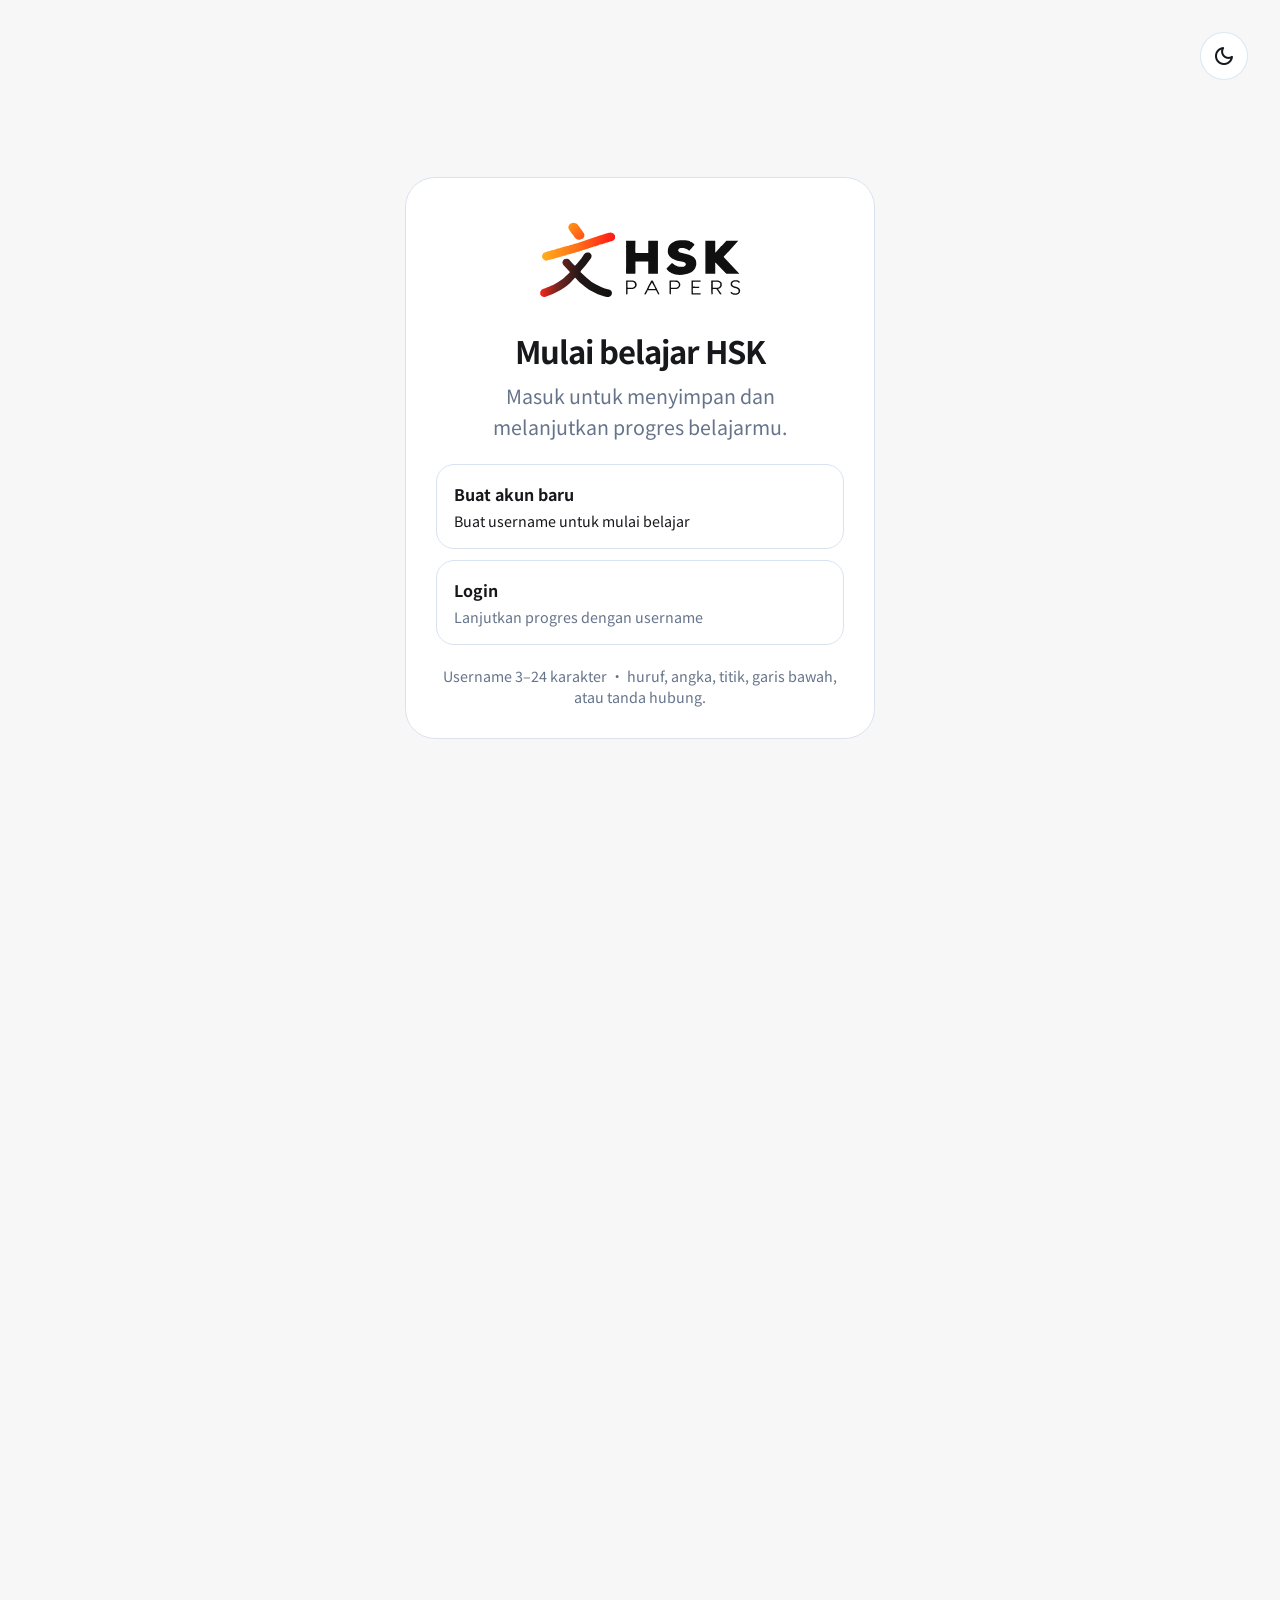
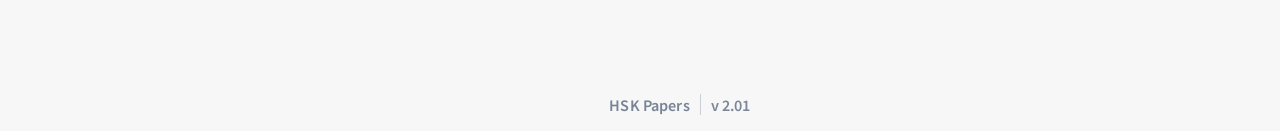
==== commit 248e6232: "Sync index.html from Stable main" ====
--- a/index.html
+++ b/index.html
@@ -4660,7 +4660,7 @@
 }
 function hsk4Part3PermutationAnswer(q,value){
   const code=String(route?.packageCode||'');
-  if(!code.startsWith('H410')||Number(route?.sectionIndex)!==2||!Array.isArray(q?.[2])||q[2].length!==3)return String(value??'').trim().toUpperCase();
+  if(!code.startsWith('H410')||!Array.isArray(q?.[2])||q[2].length!==3)return String(value??'').trim().toUpperCase();
   const answer=String(value??'').trim().toUpperCase();
   if(/^[1-6]$/.test(answer))return permutations()[Number(answer)-1];
   return answer;
@@ -4811,7 +4811,7 @@
 
 
 function checkOne(id,silent=false,restoreOnly=false){const q=currentQuestions.find(x=>String(x[0])===String(id))||((DB[route?.packageCode]?.[route?.type]?.[route?.sectionIndex]?.questions)||[]).find(x=>String(x[0])===String(id));if(!q)return;const model=getResolvedQuestionModel(getActivePackageData(),route.type,route.sectionIndex,q);
-if(model.type==="sentence_ordering"||model.type==="sequence"){const e=$('w'+id);const v=hsk4Part3PermutationAnswer(q,e?e.value.trim():String(answers[id]??''));if(!v){if(!silent)appNotice('Jawaban belum dipilih','Pilih salah satu urutan kalimat terlebih dahulu.');return}answers[id]=v;const ok=isSequenceAnswerCorrect(q,v);checked[id]=true;const f=$('f'+id);if(f){f.className='feedback show '+(ok?'good':'bad');f.textContent=ok?'Benar':'Salah — periksa kembali urutan kata atau lihat kunci jawaban.'}const input=$('w'+id);if(input){input.classList.remove('answer-correct','answer-wrong');input.classList.add(ok?'answer-correct':'answer-wrong')}document.querySelectorAll(`.hsk4PaperPermutation[data-q="${id}"]`).forEach(option=>{option.classList.remove('selected','correct','wrong');option.setAttribute('aria-pressed','false');if(option.textContent.trim()===v)option.classList.add(ok?'correct':'wrong')});if(!restoreOnly){saveSectionState(route.packageCode,route.type,route.sectionIndex);recordQuestionAttempt(id,ok);refreshCurrentProgress()}return}
+if(model.type==="sentence_ordering"||model.type==="sequence"){const e=$('w'+id);const selectedPermutation=document.querySelector(`.hsk4PaperPermutation[data-q="${id}"].selected`);const raw=e&&e.value.trim()?e.value.trim():(selectedPermutation?selectedPermutation.textContent.trim():String(answers[id]??''));const v=hsk4Part3PermutationAnswer(q,raw);if(!v){if(!silent)appNotice('Jawaban belum dipilih','Pilih salah satu urutan kalimat terlebih dahulu.');return}answers[id]=v;const ok=isSequenceAnswerCorrect(q,v);checked[id]=true;const f=$('f'+id);if(f){f.className='feedback show '+(ok?'good':'bad');f.textContent=ok?'Benar':'Salah — periksa kembali urutan kata atau lihat kunci jawaban.'}const input=$('w'+id);if(input){input.classList.remove('answer-correct','answer-wrong');input.classList.add(ok?'answer-correct':'answer-wrong')}document.querySelectorAll(`.hsk4PaperPermutation[data-q="${id}"]`).forEach(option=>{option.classList.remove('selected','correct','wrong');option.setAttribute('aria-pressed','false');if(option.textContent.trim()===v)option.classList.add(ok?'correct':'wrong')});if(!restoreOnly){saveSectionState(route.packageCode,route.type,route.sectionIndex);recordQuestionAttempt(id,ok);refreshCurrentProgress()}return}
 if(model.type==="guided_writing"||model.type==="picture_writing"){if(restoreOnly){const f=$('f'+id);if(f&&String(answers[id]??'').trim()){f.className='feedback show good';f.textContent='✓ Jawaban tersimpan. Silakan periksa kembali kalimatmu sendiri.'}return}saveWritingAnswer(id);return}
 if(answers[id]===undefined){const selectedOption=Array.from(document.querySelectorAll('.opt[data-q]')).find(el=>String(el.dataset.q)===String(id)&&el.classList.contains('selected'));if(selectedOption)answers[id]=selectedOption.dataset.i}if(answers[id]===undefined){if(!silent)appNotice('Jawaban belum dipilih','Pilih jawaban terlebih dahulu.');return}const ci=correctIndex(q,route.type),chosen=Number(answers[id]),ok=chosen===ci;checked[id]=true;const correctModel=getResolvedQuestionModel(getActivePackageData(),route.type,route.sectionIndex,q);const correctOpt=correctModel.options?.[ci];const answerLabel=correctOpt?String(correctOpt.value):(/^[A-F]$/i.test(String(q?.[3]??'').trim())?String(q[3]).trim().toUpperCase():'Tidak tersedia');const f=$('f'+id);if(f){f.className='feedback show '+(ok?'good':'bad');f.textContent=ok?'Benar':'Salah — jawaban yang benar: '+answerLabel}document.querySelectorAll(`.opt[data-q="${id}"],.hsk5ClozeOpt[data-q="${id}"]`).forEach(b=>{b.classList.remove('selected','correct','wrong');const i=Number(b.dataset.i);if(i===chosen)b.classList.add(ok?'correct':'wrong')});if(!restoreOnly){saveSectionState(route.packageCode,route.type,route.sectionIndex);recordQuestionAttempt(id,ok);refreshCurrentProgress()}}
 function repeatOne(id){const q=currentQuestions.find(x=>String(x[0])===String(id));if(!q)return;resumeQuestionId=String(id);delete answers[id];delete checked[id];delete answerEvents[String(id)];if(currentMode==='writing'){const e=$('w'+id);if(e){e.value='';e.dispatchEvent(new Event('input',{bubbles:true}));}if(isSequenceWriting(route.type,route.sectionIndex))refreshWordBank(id)}else{document.querySelectorAll(`.opt[data-q="${id}"]`).forEach(b=>b.classList.remove('selected','correct','wrong'));}const f=$('f'+id);if(f)f.className='feedback';const r=$('r'+id);if(r)r.className='reference';const t=$('t'+id);if(t)t.classList.remove('show');saveSectionState(route.packageCode,route.type,route.sectionIndex);refreshCurrentProgress()}
@@ -5128,7 +5128,7 @@
 function finishAppBoot(){const loader=document.getElementById('appBootLoader');document.documentElement.classList.remove('app-booting');if(loader){loader.classList.add('hide');setTimeout(()=>loader.remove(),240)}}
 if(document.readyState==='loading')document.addEventListener('DOMContentLoaded',()=>Promise.resolve(initApp()).finally(finishAppBoot),{once:true});else Promise.resolve(initApp()).finally(finishAppBoot);
 </script>
-<footer aria-label="Versi aplikasi" class="appFooter"><span>HSK Papers</span><span>v 1.31</span></footer>
+<footer aria-label="Versi aplikasi" class="appFooter"><span>HSK Papers</span><span>v 2.01</span></footer>
 <script>
 (function(){
   const originalApplyTheme=window.applyTheme;
@@ -8837,7 +8837,7 @@
 }
 #packagesScreen #packagesGrid.packageGridV16 .packageCardV16Hanzi{
   position:absolute!important;
-  left:20px!important;
+  left:-25px!important;
   top:50%!important;
   transform:translateY(-54%)!important;
   z-index:0!important;
@@ -8853,7 +8853,7 @@
   position:absolute!important;
   left:0!important;
   top:68%!important;
-  transform:translateY(-50%)!important;
+  transform:translateY(calc(-50% + 10px))!important;
   z-index:1!important;
   min-width:0!important;
 }
@@ -8879,13 +8879,40 @@
 }
 @media (min-width:600px) and (max-width:1199px){
   #packagesScreen #packagesGrid.packageGridV16 .packageCardV16Main{padding-left:28px!important;}
-  #packagesScreen #packagesGrid.packageGridV16 .packageCardV16Hanzi{font-size:clamp(72px,7vw,92px)!important;left:18px!important;}
+  #packagesScreen #packagesGrid.packageGridV16 .packageCardV16Hanzi{font-size:clamp(72px,7vw,92px)!important;left:-27px!important;}
 }
 @media (max-width:599px){
   #packagesScreen #packagesGrid.packageGridV16 .packageCardV16Main{padding-left:28px!important;}
-  #packagesScreen #packagesGrid.packageGridV16 .packageCardV16Hanzi{font-size:88px!important;left:17px!important;opacity:.13!important;}
+  #packagesScreen #packagesGrid.packageGridV16 .packageCardV16Hanzi{font-size:88px!important;left:-28px!important;opacity:.13!important;}
 }
 body.dark #packagesScreen #packagesGrid.packageGridV16 .packageCardV16Hanzi{opacity:.12!important;}
+
+
+/* Stable cleanup: remove all CSS box and text shadows globally. */
+*, *::before, *::after {
+  box-shadow: none !important;
+  text-shadow: none !important;
+}
+
+
+/* FINAL STABLE SHADOW RESET
+   Keep navbar portrait blur intact; remove shadows regardless of theme,
+   component state, hover, active, focus, or pseudo-element. */
+html body *:not(#shadow-cleanup):not(#shadow-cleanup),
+html body *:not(#shadow-cleanup):not(#shadow-cleanup)::before,
+html body *:not(#shadow-cleanup):not(#shadow-cleanup)::after {
+  box-shadow: none !important;
+  text-shadow: none !important;
+  -webkit-box-shadow: none !important;
+}
+html body *:not(#shadow-cleanup):not(#shadow-cleanup):hover,
+html body *:not(#shadow-cleanup):not(#shadow-cleanup):active,
+html body *:not(#shadow-cleanup):not(#shadow-cleanup):focus,
+html body *:not(#shadow-cleanup):not(#shadow-cleanup):focus-visible {
+  box-shadow: none !important;
+  text-shadow: none !important;
+  -webkit-box-shadow: none !important;
+}
 
 </style>
 </body>
